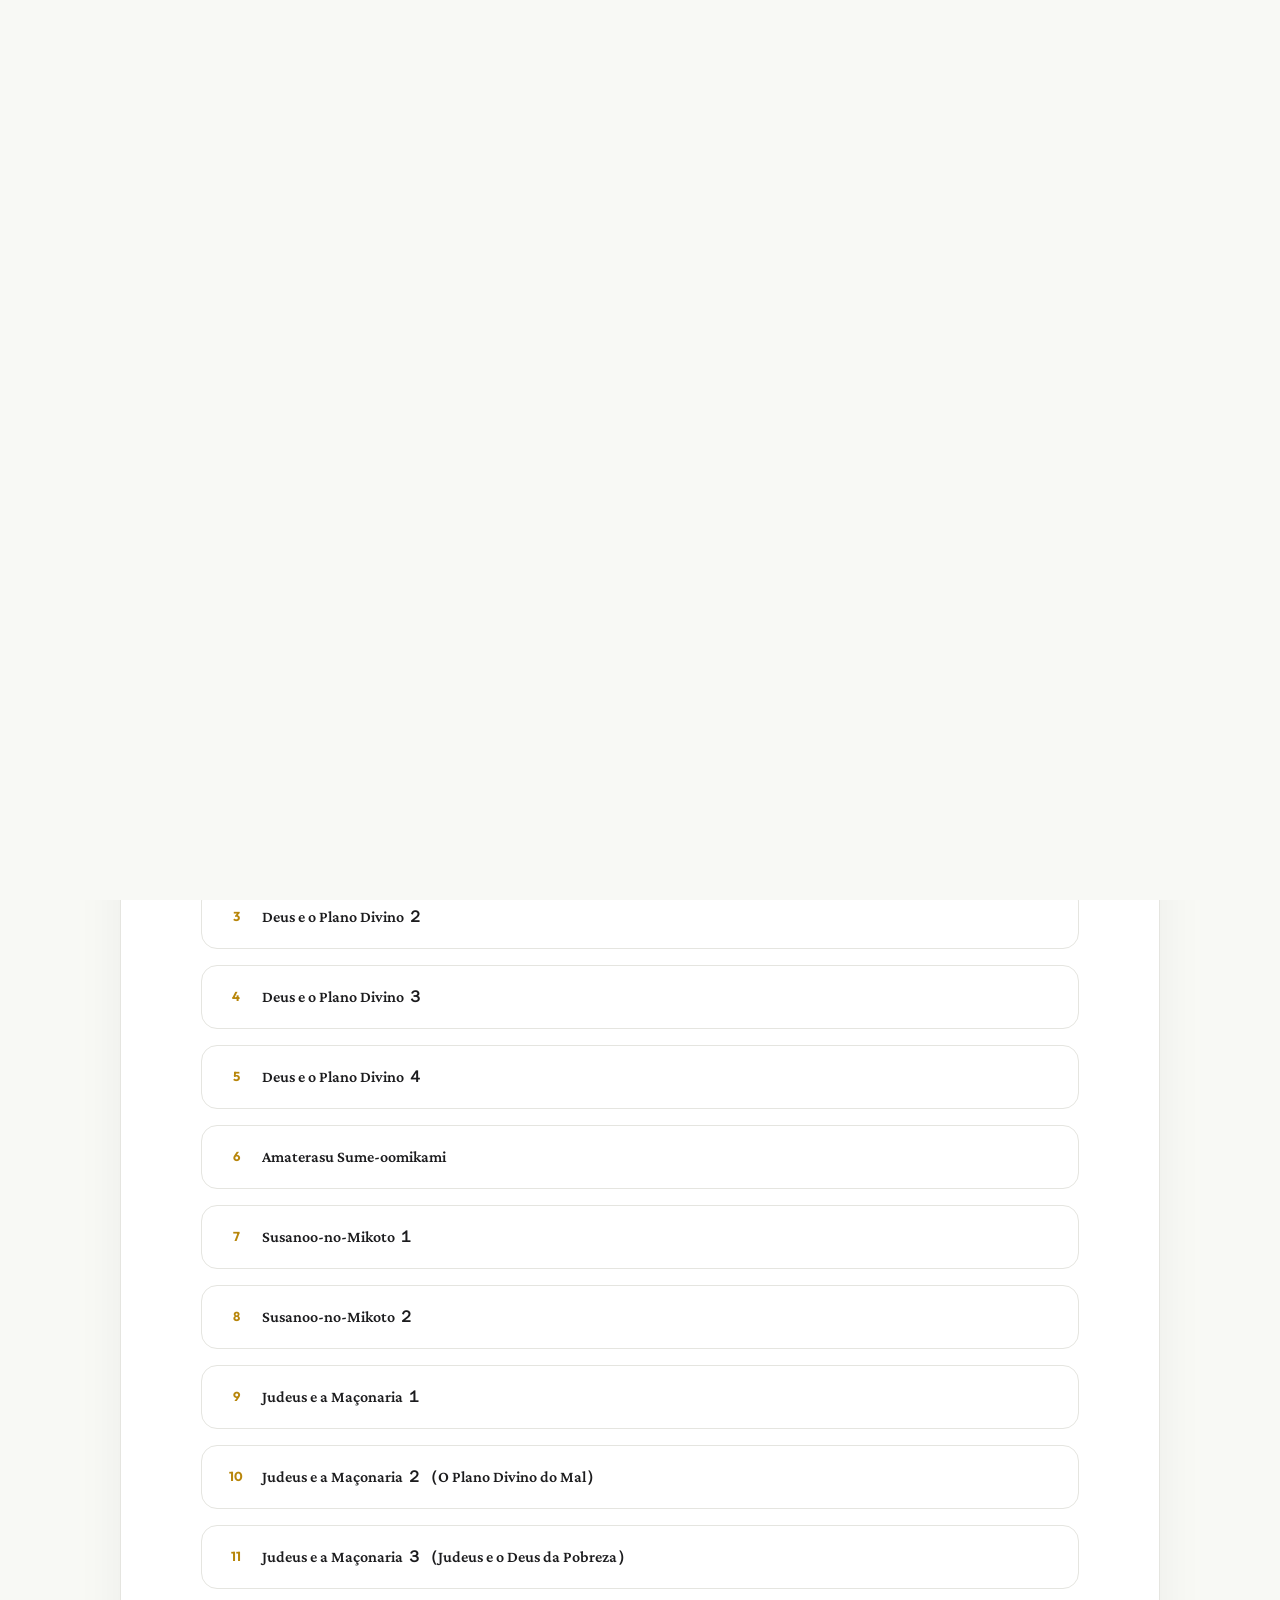
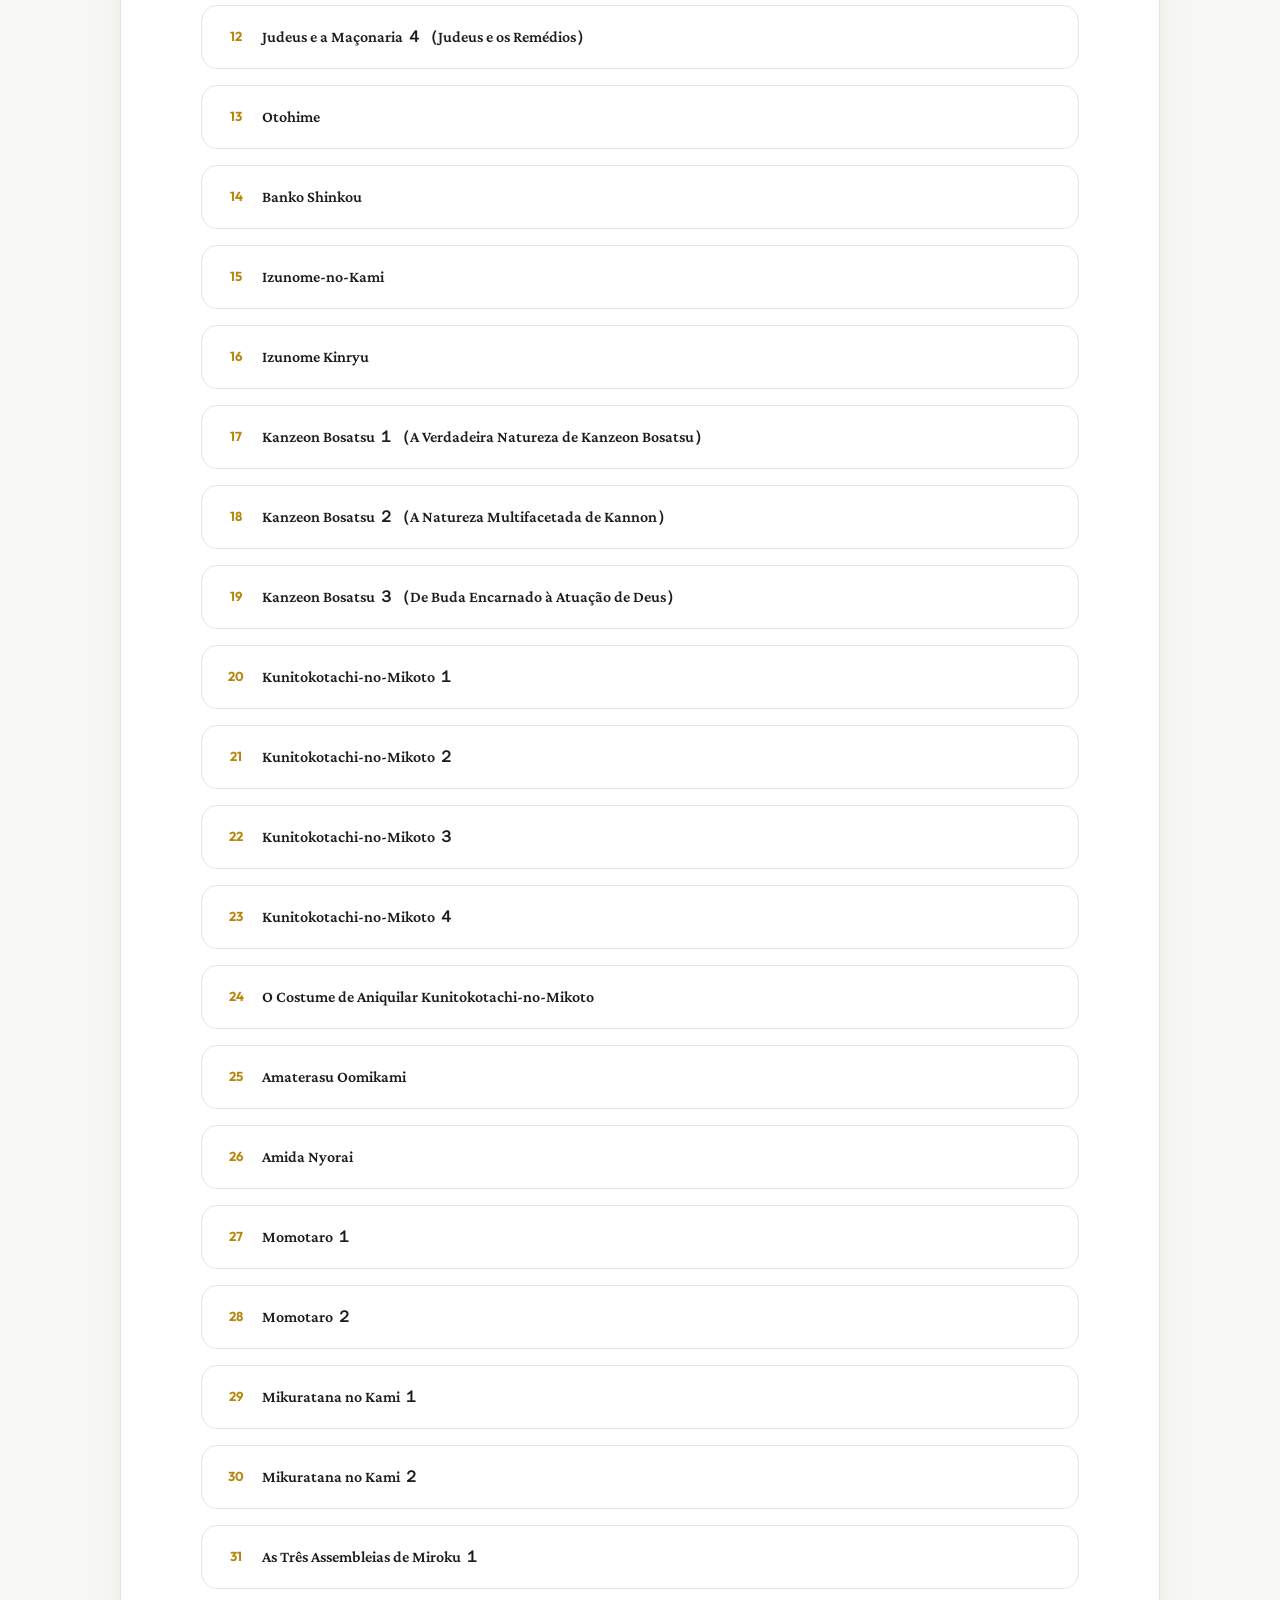
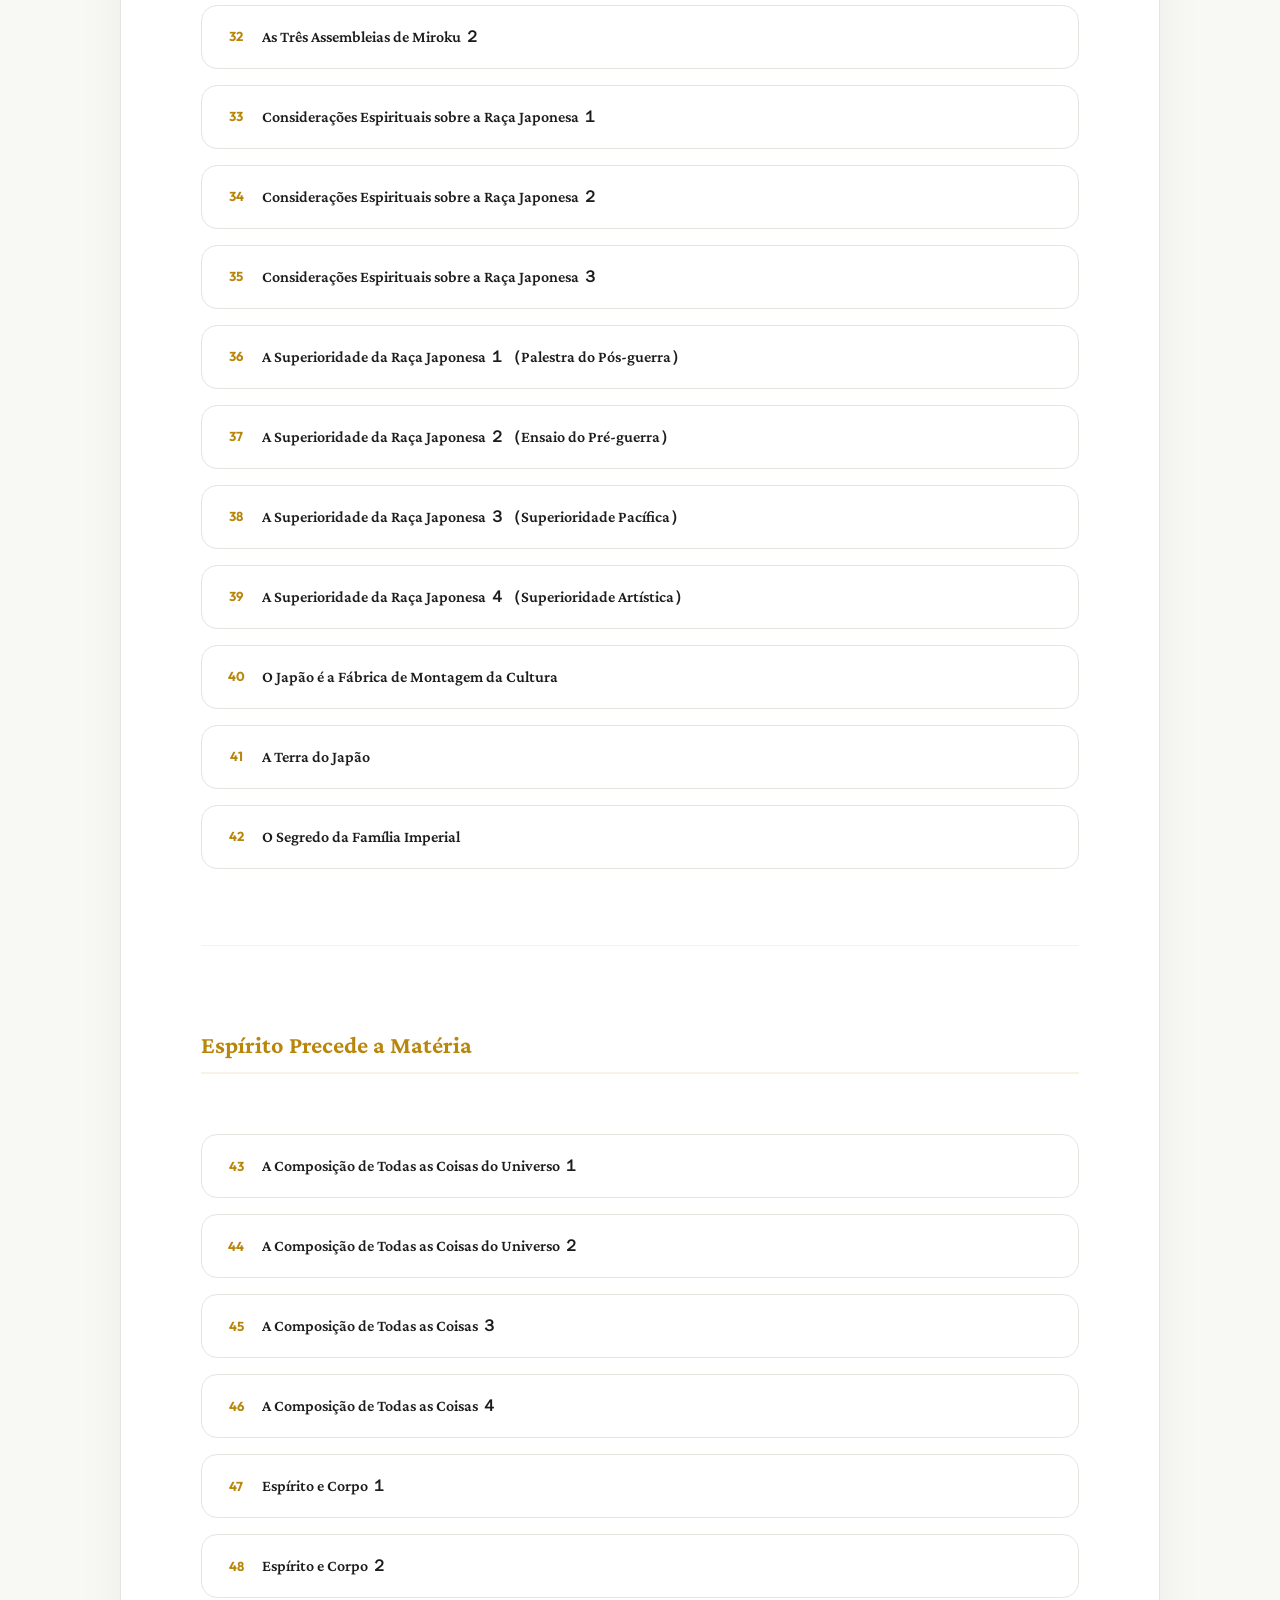
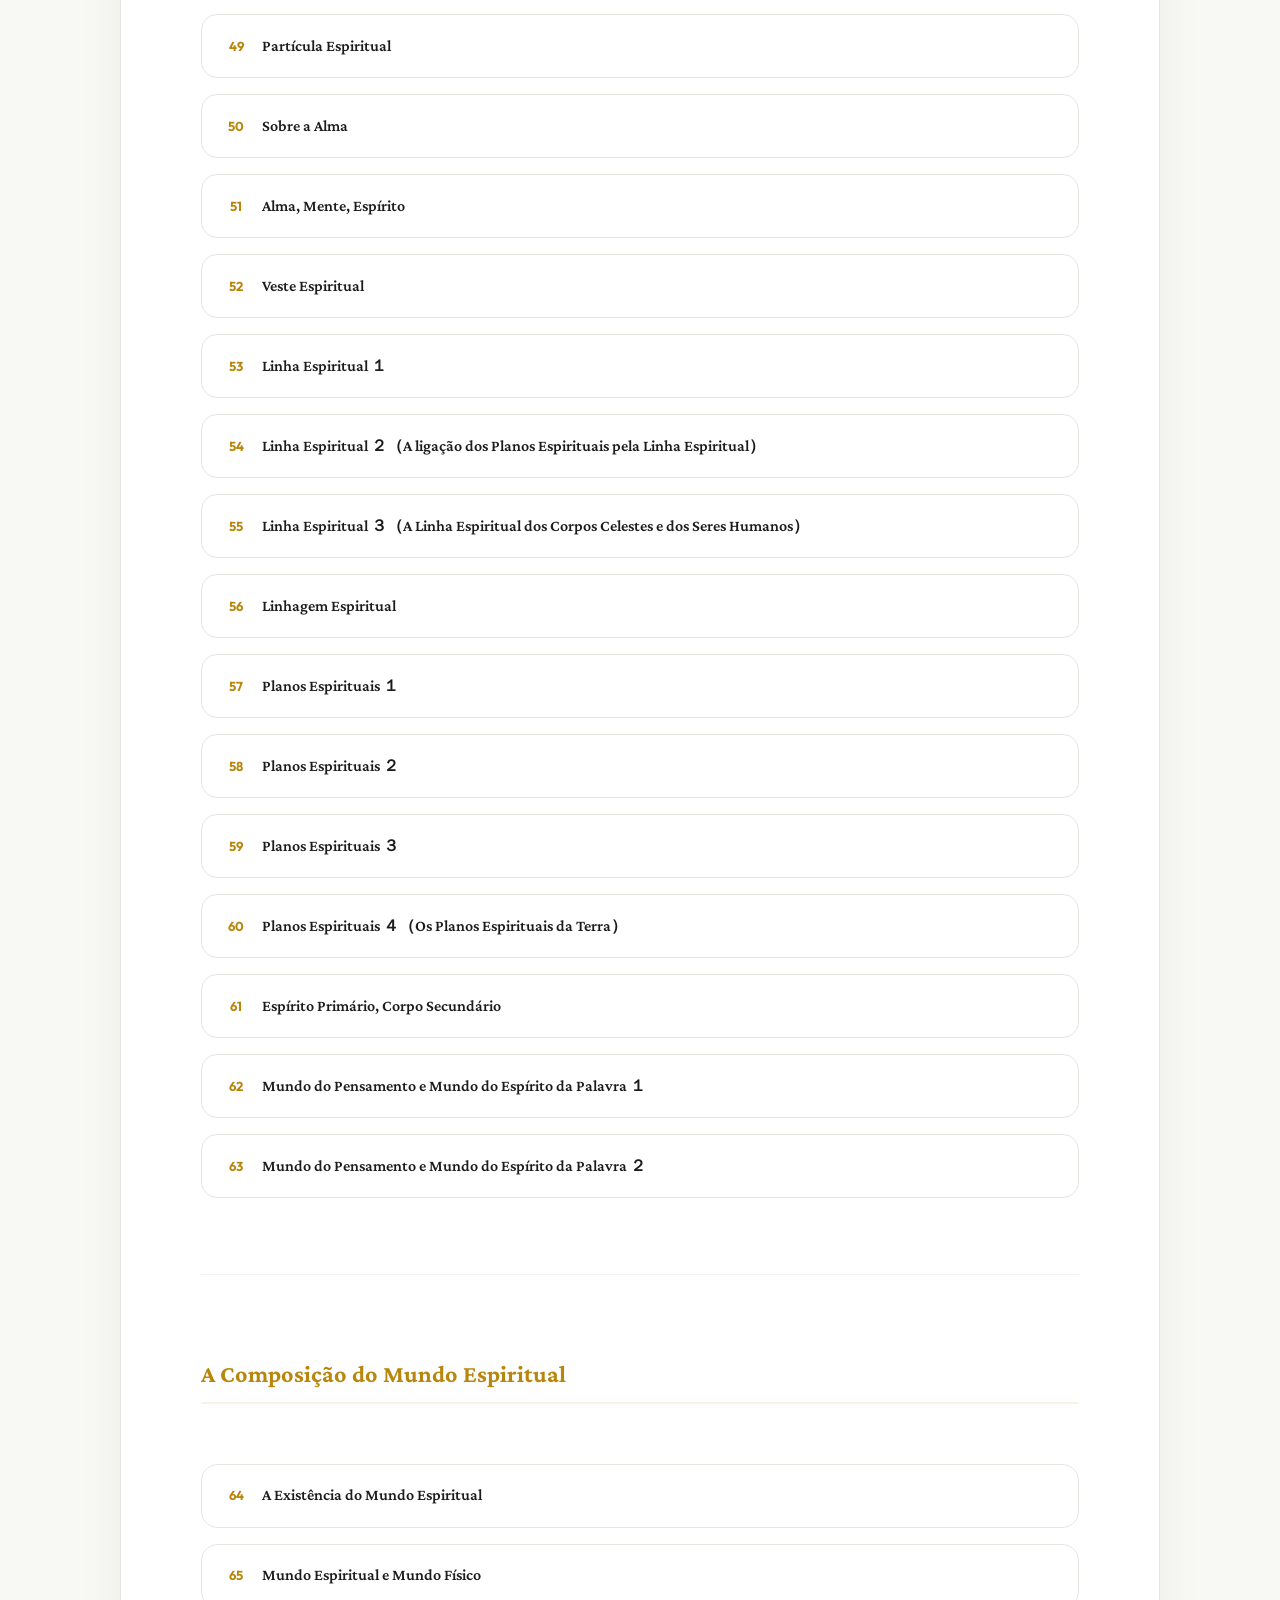
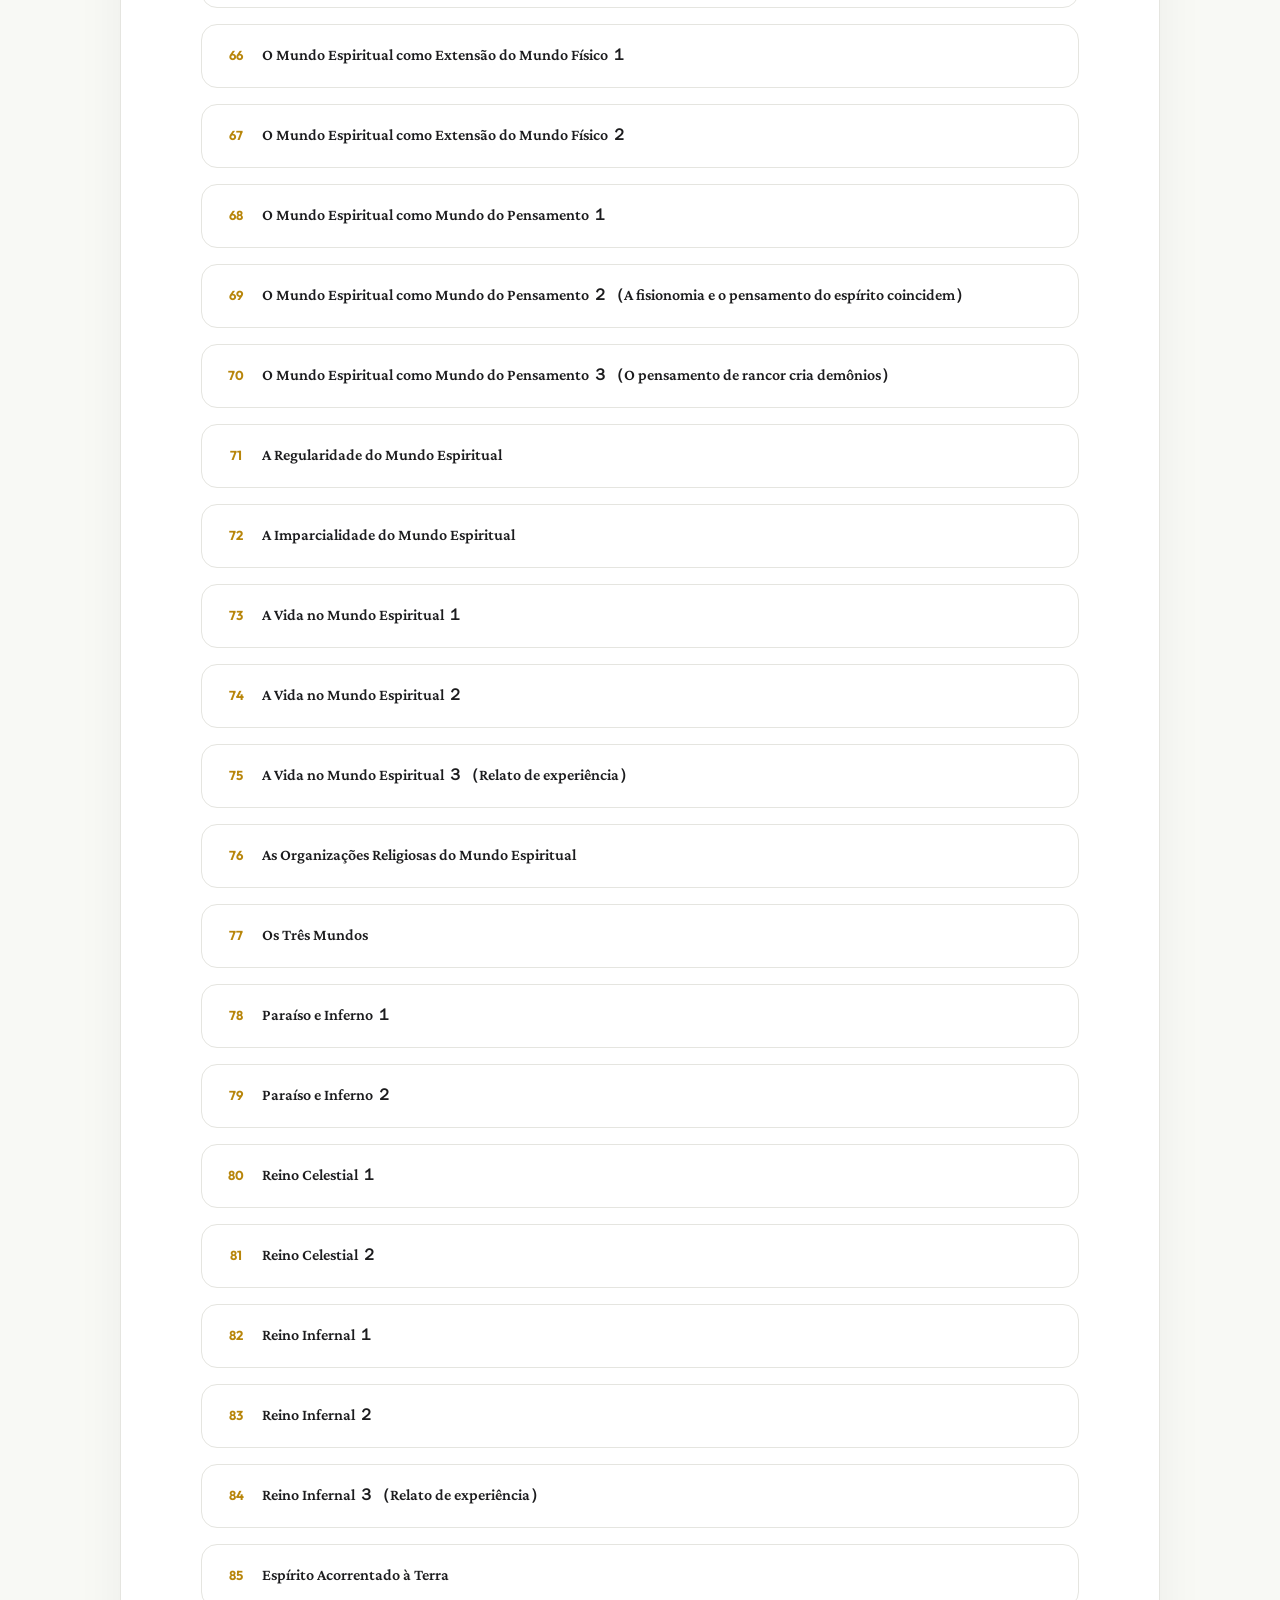
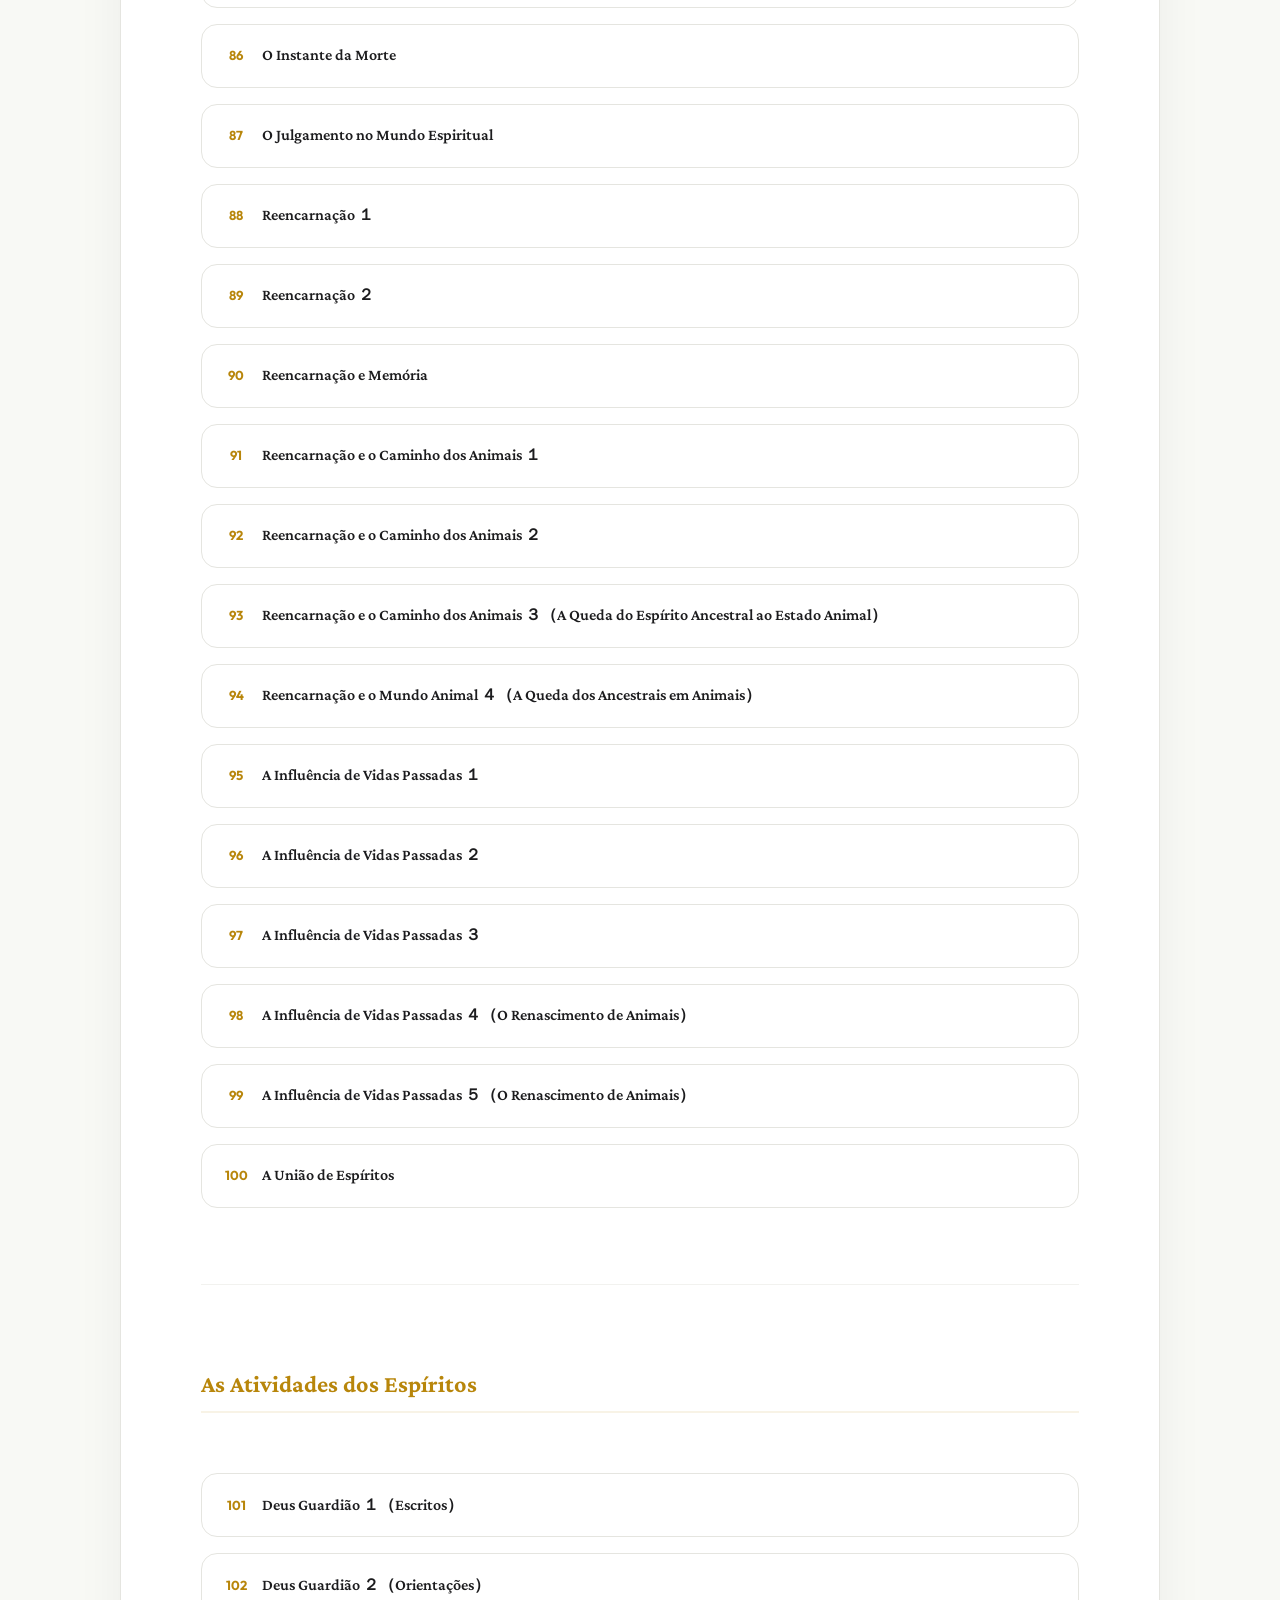
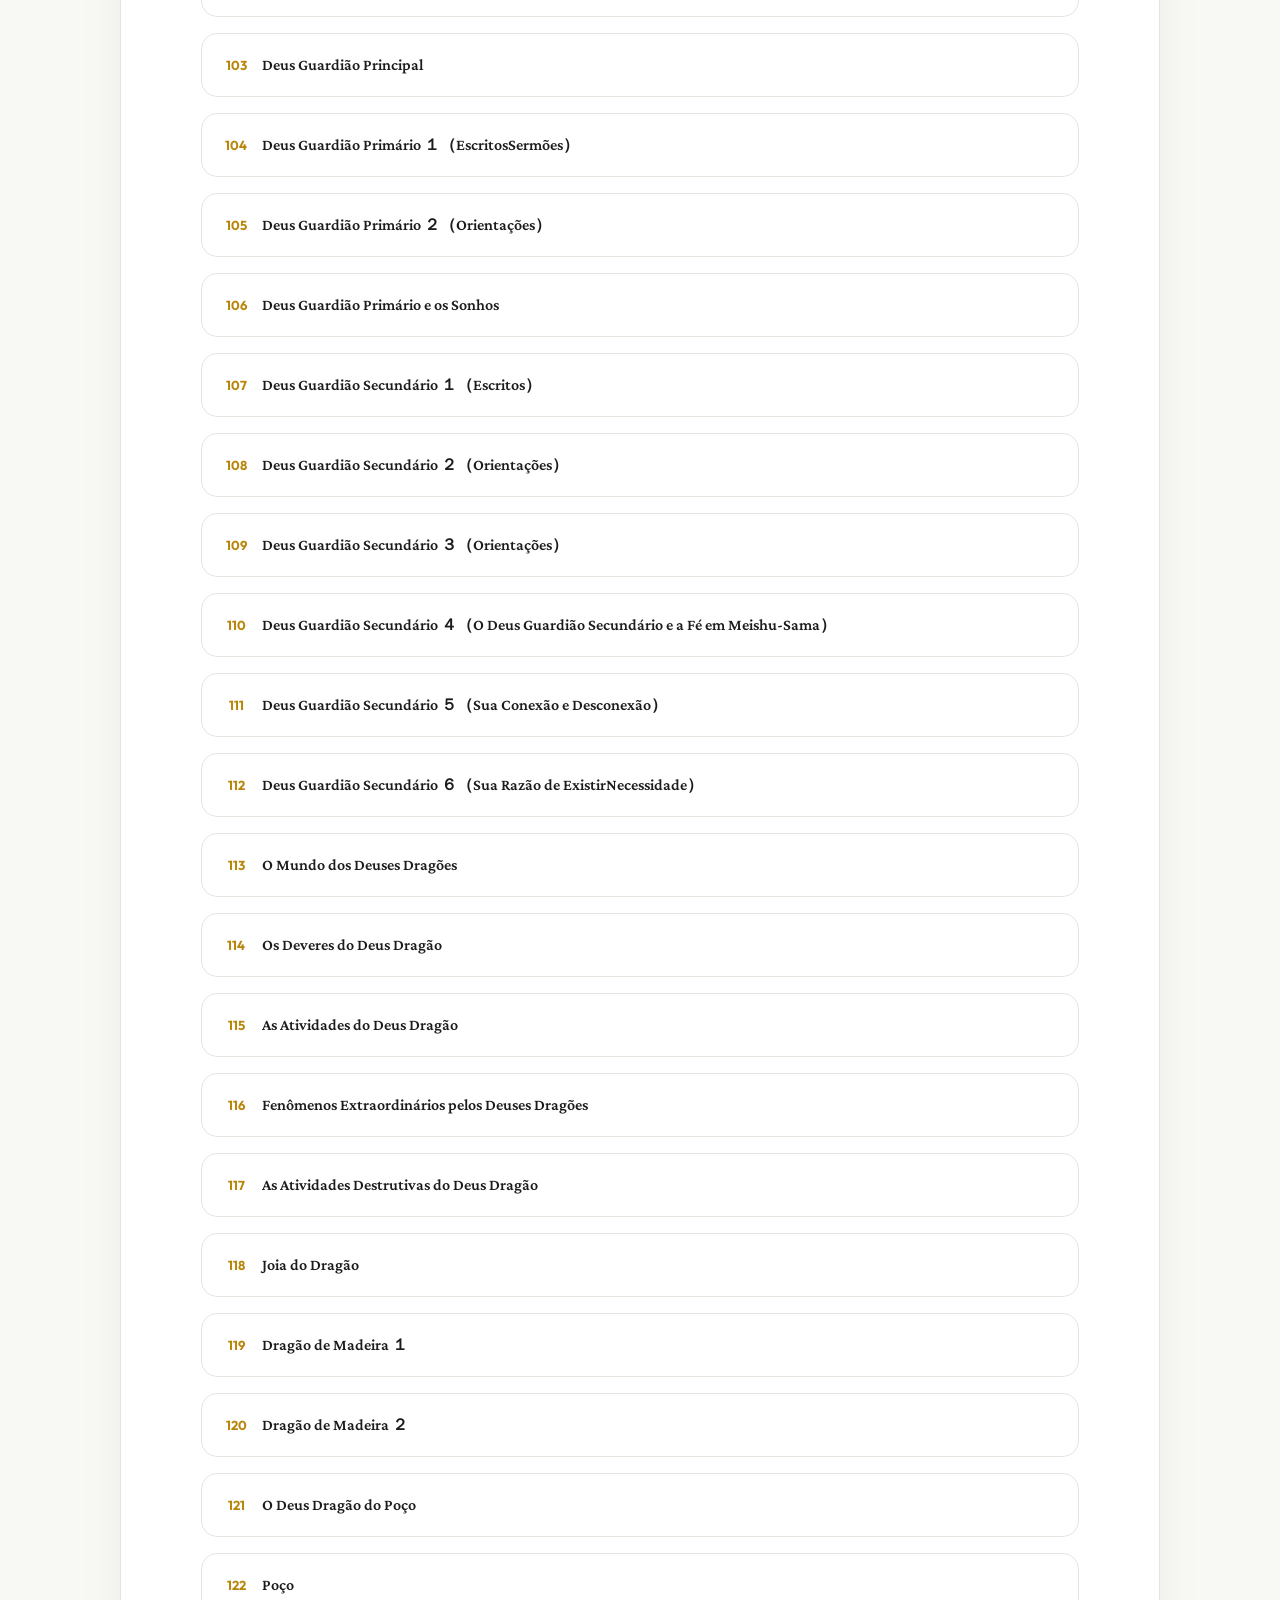
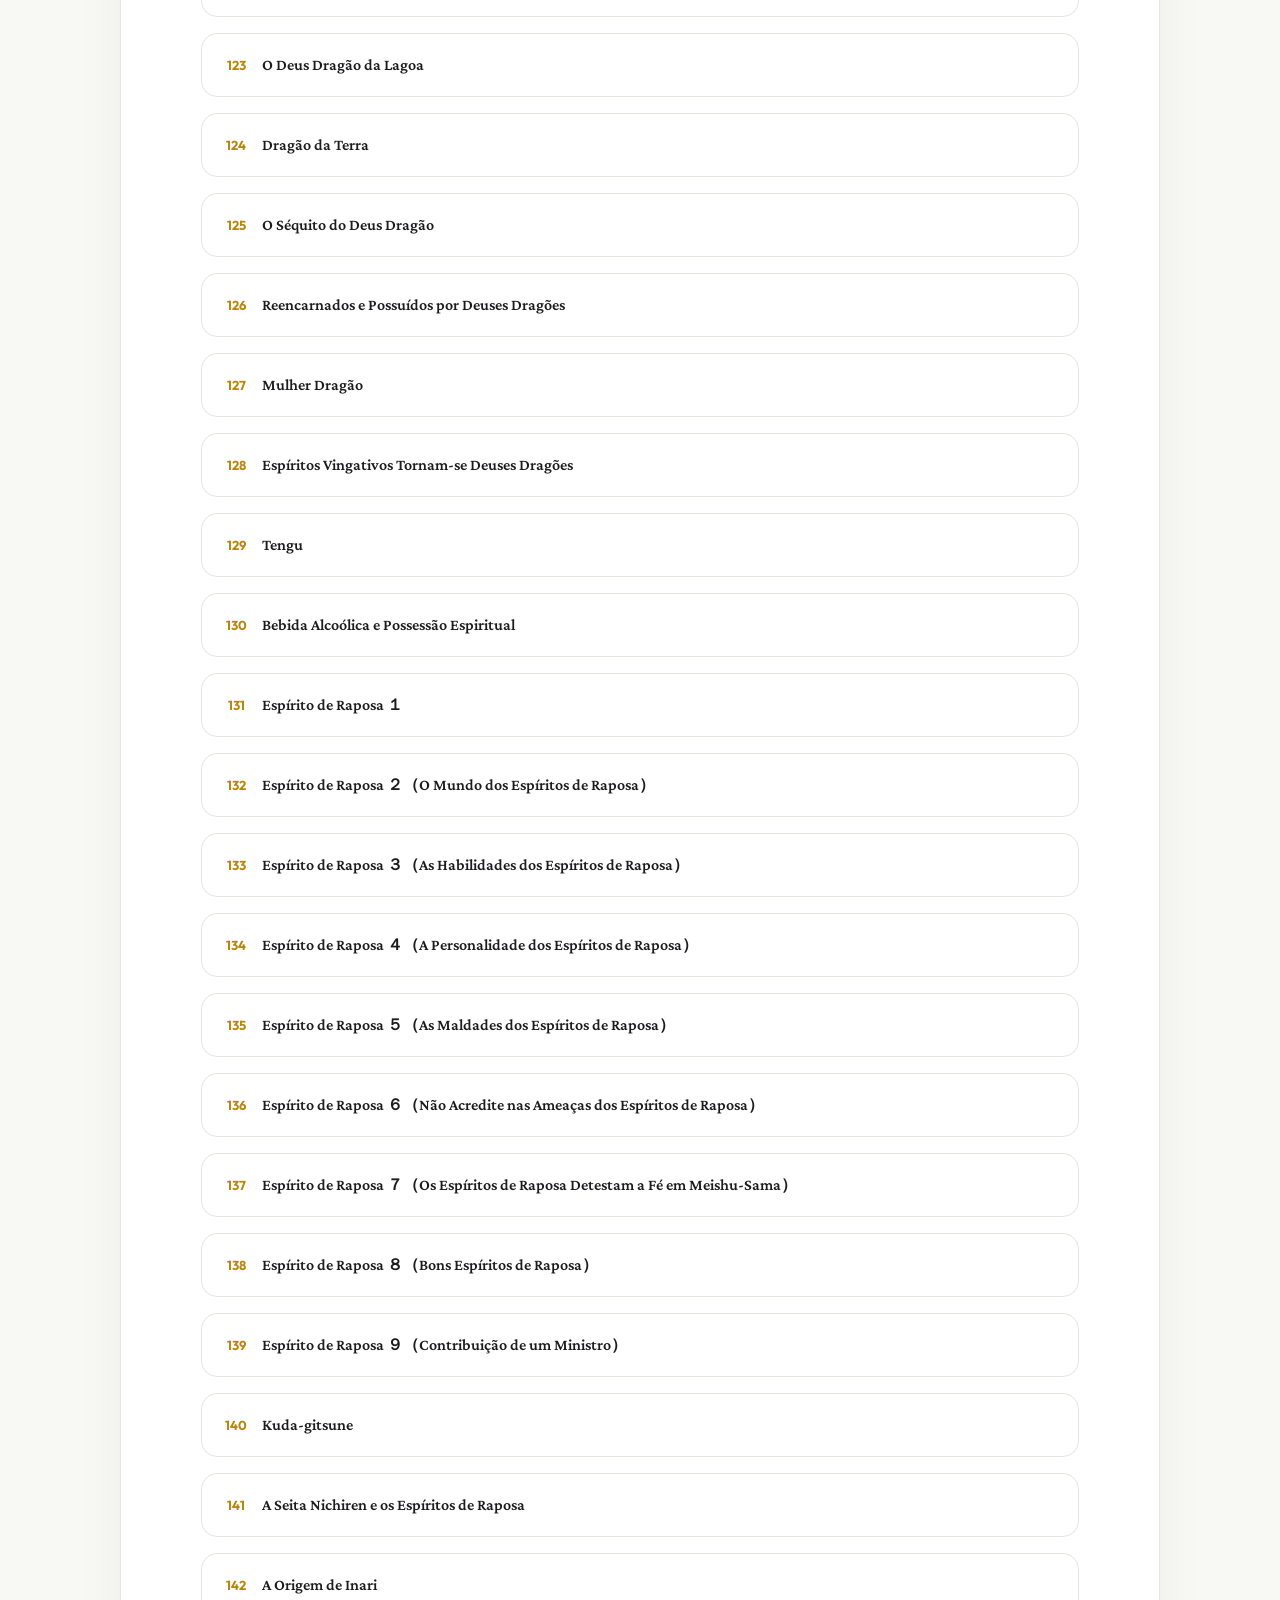
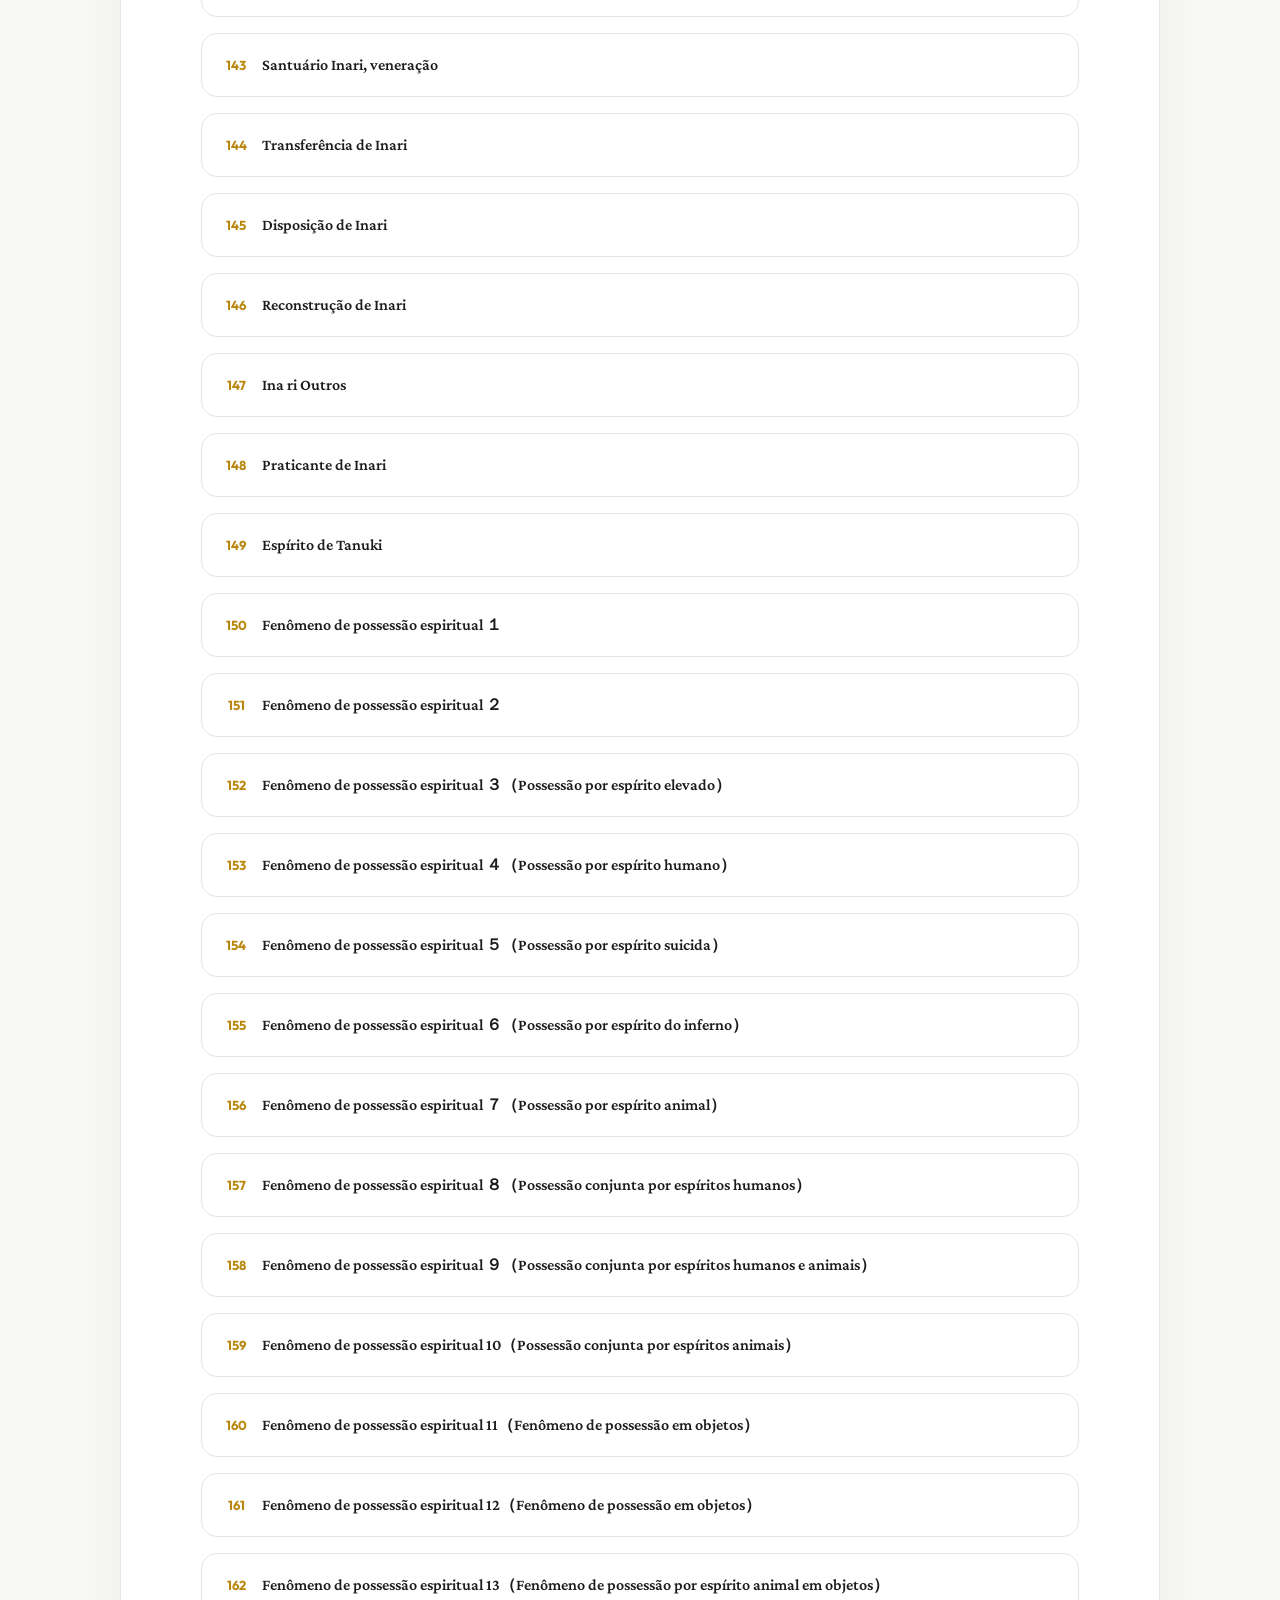
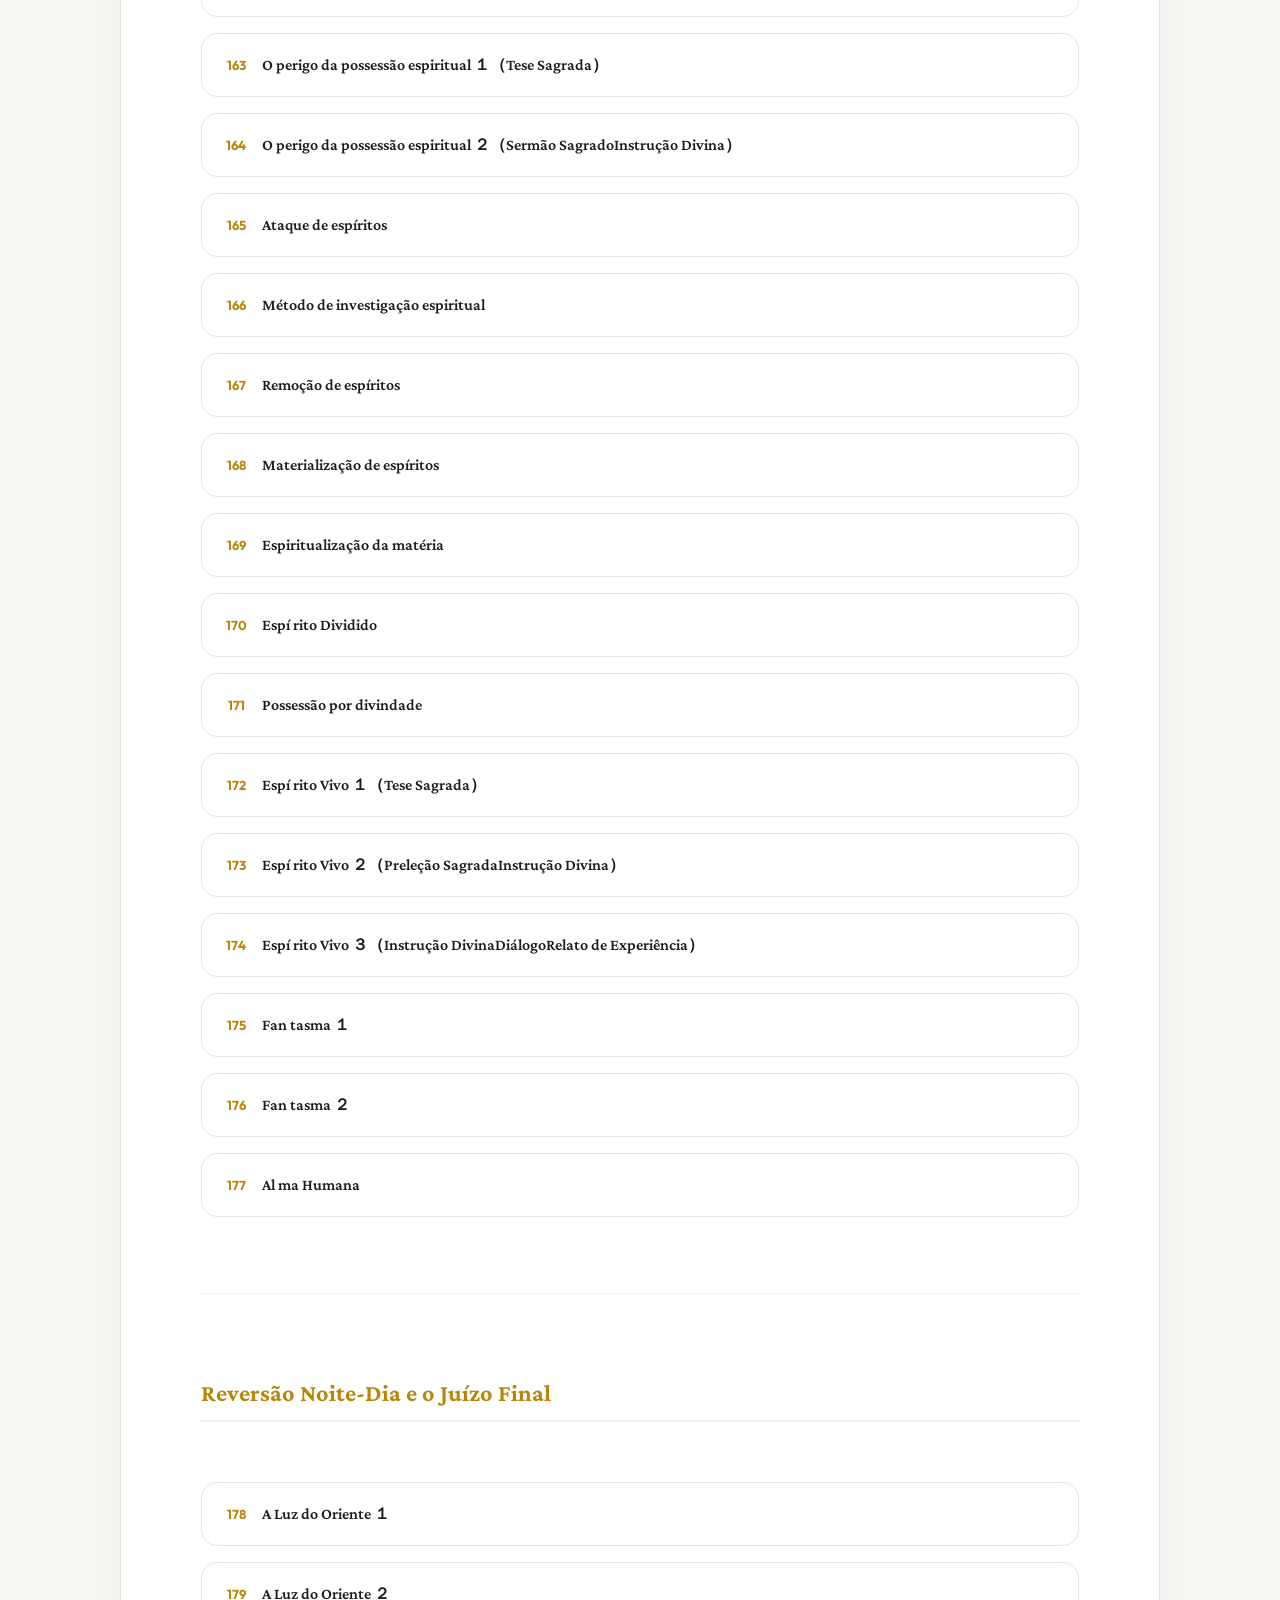
==== mioshiec1/index.html @ ac888512 "feat: implement structural navigation and index pages for teaching volumes 1 through 4" ====
<!DOCTYPE html>
<html lang="pt-BR">

<head>
    <script src="../js/init-theme.js"></script>
    <meta charset="UTF-8">
    <title>Ensinamentos - Caminho da Felicidade</title>
    <meta name="viewport" content="width=device-width, initial-scale=1.0">
    <link rel="preconnect" href="https://fonts.googleapis.com">
    <link rel="preconnect" href="https://fonts.gstatic.com" crossorigin>
    <link rel="stylesheet"
        href="https://fonts.googleapis.com/css2?family=Outfit:wght@300;400;500;600&family=Crimson+Pro:ital,wght@0,400;0,600;0,700;1,400;1,600&display=swap">
    <link rel="stylesheet" href="../css/styles.min.css?v=17">
    <link rel="icon" href="../favicon.svg" type="image/svg+xml">

    <!-- SEO -->
    <meta name="description"
        content="Volume 1: Mundo Espiritual, Espírito Precede a Matéria, Transição da Noite para o Dia e Culto aos Antepassados — ensinamentos de Meishu-Sama.">
    <meta property="og:title" content="Volume 1 | Caminho da Felicidade">
    <meta property="og:description"
        content="Ensinamentos de Meishu-Sama sobre o Mundo Espiritual, Espírito Precede a Matéria, Transição da Noite para o Dia e Culto aos Antepassados.">
    <meta property="og:type" content="website">
    <meta property="og:image" content="../icon-512.png">
    <meta name="twitter:card" content="summary">
    <script src="../js/toggle.js?v=24" defer></script>
    <script src="../js/nav.js?v=1" defer></script>
    <script src="../js/theme.js?v=1" defer></script>
    <script src="../js/language.js?v=1" defer></script>
    <script src="../js/typography.js?v=1" defer></script>
    <script src="../js/search.js?v=6" defer></script>
    <script src="../js/collapsible-sections.js?v=1" defer></script>
    <script>
        // Reader handles its own initialization that differs from Home/Index
        if (!window.location.href.includes('reader.html')) {
            document.addEventListener('DOMContentLoaded', () => {
                const savedLang = localStorage.getItem('site_lang') || 'pt';
                if (typeof setLanguage === 'function') setLanguage(savedLang);
            });
        }
    </script>

</head>

<body>
    <a href="#main-content" class="skip-link">Pular para o conteúdo</a>
    <div id="page-gate"
        style="position:fixed;top:0;left:0;right:0;bottom:0;width:100%;height:100%;z-index:4999;background:#f5f3ee;background:var(--bg-color,#f5f3ee)">
    </div>
    <header class="header">
        <a href="../index.html" class="header__logo">
            <div class="logo-circle">
                <div class="logo-dot"></div>
            </div>
            Caminho da Felicidade
        </a>
        <div class="header__nav">
            <a href="../index.html" style="font-weight:600; opacity:0.7;"><span>⌂ Início</span></a>
            <a href="index.html" style="font-weight:600; opacity:0.7;" data-tooltip="Mundo Espiritual・Espírito Precede a Matéria・Transição da Noite para o Dia・Culto aos Antepassados"><span>Vol 1</span></a>
            <a href="../mioshiec2/index.html" data-tooltip="Método Divino de Saúde・Agricultura Natural"><span>Vol 2</span></a>
            <a href="../mioshiec3/index.html" data-tooltip="A Verdadeira Fé"><span>Vol 3</span></a>
            <a href="../mioshiec4/index.html" data-tooltip="Ensinamentos Complementares"><span>Vol 4</span></a>
            <select class="btn-zen" onchange="location.hash=this.value" style="max-width:140px">
                <option value="" data-pt="Categorias" data-ja="カテゴリー">Categorias</option>
                <option value="#section-0" data-pt="Prefácio" data-ja="序 文">Prefácio</option>
                <option value="#section-1" data-pt="Deus e o Plano Divino" data-ja="神と経綸">Deus e o Plano Divino</option>
                <option value="#section-2" data-pt="Espírito Precede a Matéria" data-ja="霊主体従">Espírito Precede a Matéria</option>
                <option value="#section-3" data-pt="A Composição do Mundo Espiritual" data-ja="霊界の構成">A Composição do Mundo Espiritual</option>
                <option value="#section-4" data-pt="As Atividades dos Espíritos" data-ja="諸霊の活動">As Atividades dos Espíritos</option>
                <option value="#section-5" data-pt="Reversão Noite-Dia e o Juízo Final" data-ja="夜昼転換と最後の審判">Reversão Noite-Dia e o Juízo Final</option>
                <option value="#section-6" data-pt="A Divindade" data-ja="御神格">A Divindade</option>
                <option value="#section-7" data-pt="Deuses Verdadeiros e Deuses Malignos" data-ja="正神と邪神">Deuses Verdadeiros e Deuses Malignos</option>
                <option value="#section-8" data-pt="Culto aos Antepassados" data-ja="祖霊祭祀">Culto aos Antepassados</option>
            </select>
        </div>
        <div class="controls">
            <button class="btn-zen" onclick="openHistory()" title="Histórico de Navegação">🕒</button>
            <button class="btn-zen" onclick="openFavorites()" title="Salvos">⭐</button>
            <button class="btn-zen" id="searchBtnHeader" onclick="openSearch()" title="Buscar (Ctrl+K)">🔍</button>
            <script>if (localStorage.getItem('mioshie_auth') === 'limited') { var btn = document.getElementById('searchBtnHeader'); if (btn) btn.style.display = 'none'; }</script>
            <button class="btn-zen" id="lang-toggle" onclick="toggleLanguage()" title="Mudar idioma">日本語</button>
            <button class="btn-zen" onclick="toggleTheme()" title="Themes & Settings">☯</button>
        </div>
    </header>
    <main class="main" id="main-content">
        <div class="content-wrapper">
            <div class="glass-pane">

                <div class="index-header" style="text-align:center; margin-bottom: 64px;">
                    <span class="section-label"
                        style="color: var(--accent); font-weight: 600; letter-spacing: 2px;">VOLUME 1</span>
                    <h1 class="index-title" style="margin-top: 16px; line-height: 1.4;">
                        <span class="lang-pt">Mundo Espiritual</span>
                        <span class="lang-ja" style="display:none">霊界編</span>
                    </h1>
                </div>
                <div class="topic-list">
                    <div style="height: 12px;"></div>
                    <h2 id="section-0" class="section-header">
                        <span class="lang-pt">Prefácio</span>
                        <span class="lang-ja" style="display:none">序 文</span>
                    </h2>
                    <div style="height: 12px;"></div>
                    <a href="../reader.html?vol=mioshiec1&file=zyobun.html" class="topic-card">
                        <div class="topic-card__icon">1</div>
                        <div class="topic-card__title">
                            <span class="lang-pt">O Objetivo da Fundação da Igreja por Meishu-Sama</span>
                            <span class="lang-ja" style="display:none">明主様御立教の御目的</span>
                        </div>
                    </a>
                    <div style="height: 12px;"></div>
                    <hr style="border:none; border-top:1px solid var(--border); margin: 32px 0; opacity: 0.5;">
                    <h2 id="section-1" class="section-header">
                        <span class="lang-pt">Deus e o Plano Divino</span>
                        <span class="lang-ja" style="display:none">神と経綸</span>
                    </h2>
                    <div style="height: 12px;"></div>
                    <a href="../reader.html?vol=mioshiec1&file=keirin1.html" class="topic-card">
                        <div class="topic-card__icon">2</div>
                        <div class="topic-card__title">
                            <span class="lang-pt">Deus e o Plano Divino １</span>
                            <span class="lang-ja" style="display:none">神と経綸 1</span>
                        </div>
                    </a>
                    <a href="../reader.html?vol=mioshiec1&file=keirin2.html" class="topic-card">
                        <div class="topic-card__icon">3</div>
                        <div class="topic-card__title">
                            <span class="lang-pt">Deus e o Plano Divino ２</span>
                            <span class="lang-ja" style="display:none">神と経綸 2</span>
                        </div>
                    </a>
                    <a href="../reader.html?vol=mioshiec1&file=keirin3.html" class="topic-card">
                        <div class="topic-card__icon">4</div>
                        <div class="topic-card__title">
                            <span class="lang-pt">Deus e o Plano Divino ３</span>
                            <span class="lang-ja" style="display:none">神と経綸 3</span>
                        </div>
                    </a>
                    <a href="../reader.html?vol=mioshiec1&file=keirin4.html" class="topic-card">
                        <div class="topic-card__icon">5</div>
                        <div class="topic-card__title">
                            <span class="lang-pt">Deus e o Plano Divino ４</span>
                            <span class="lang-ja" style="display:none">神と経綸 4</span>
                        </div>
                    </a>
                    <a href="../reader.html?vol=mioshiec1&file=amaSUME.html" class="topic-card">
                        <div class="topic-card__icon">6</div>
                        <div class="topic-card__title">
                            <span class="lang-pt">Amaterasu Sume-oomikami</span>
                            <span class="lang-ja" style="display:none">天照皇大御神</span>
                        </div>
                    </a>
                    <a href="../reader.html?vol=mioshiec1&file=susa1.html" class="topic-card">
                        <div class="topic-card__icon">7</div>
                        <div class="topic-card__title">
                            <span class="lang-pt">Susanoo-no-Mikoto １</span>
                            <span class="lang-ja" style="display:none">素盞鳴尊 1</span>
                        </div>
                    </a>
                    <a href="../reader.html?vol=mioshiec1&file=susa2.html" class="topic-card">
                        <div class="topic-card__icon">8</div>
                        <div class="topic-card__title">
                            <span class="lang-pt">Susanoo-no-Mikoto ２</span>
                            <span class="lang-ja" style="display:none">素盞鳴尊 2</span>
                        </div>
                    </a>
                    <a href="../reader.html?vol=mioshiec1&file=yudaya1.html" class="topic-card">
                        <div class="topic-card__icon">9</div>
                        <div class="topic-card__title">
                            <span class="lang-pt">Judeus e a Maçonaria １</span>
                            <span class="lang-ja" style="display:none">ユダヤとフリーメーソン 1</span>
                        </div>
                    </a>
                    <a href="../reader.html?vol=mioshiec1&file=yudaya2.html" class="topic-card">
                        <div class="topic-card__icon">10</div>
                        <div class="topic-card__title">
                            <span class="lang-pt">Judeus e a Maçonaria ２（O Plano Divino do Mal）</span>
                            <span class="lang-ja" style="display:none">ユダヤとフリーメーソン 2（悪の経綸）</span>
                        </div>
                    </a>
                    <a href="../reader.html?vol=mioshiec1&file=yudaya3.html" class="topic-card">
                        <div class="topic-card__icon">11</div>
                        <div class="topic-card__title">
                            <span class="lang-pt">Judeus e a Maçonaria ３（Judeus e o Deus da Pobreza）</span>
                            <span class="lang-ja" style="display:none">ユダヤとフリーメーソン 3（ユダヤと貧乏神）</span>
                        </div>
                    </a>
                    <a href="../reader.html?vol=mioshiec1&file=yudaya4.html" class="topic-card">
                        <div class="topic-card__icon">12</div>
                        <div class="topic-card__title">
                            <span class="lang-pt">Judeus e a Maçonaria ４（Judeus e os Remédios）</span>
                            <span class="lang-ja" style="display:none">ユダヤとフリーメーソン 4（ユダヤと薬）</span>
                        </div>
                    </a>
                    <a href="../reader.html?vol=mioshiec1&file=otohime.html" class="topic-card">
                        <div class="topic-card__icon">13</div>
                        <div class="topic-card__title">
                            <span class="lang-pt">Otohime</span>
                            <span class="lang-ja" style="display:none">乙 姫</span>
                        </div>
                    </a>
                    <a href="../reader.html?vol=mioshiec1&file=banko.html" class="topic-card">
                        <div class="topic-card__icon">14</div>
                        <div class="topic-card__title">
                            <span class="lang-pt">Banko Shinkou</span>
                            <span class="lang-ja" style="display:none">盤古神皇</span>
                        </div>
                    </a>
                    <a href="../reader.html?vol=mioshiec1&file=izunomeKAMI.html" class="topic-card">
                        <div class="topic-card__icon">15</div>
                        <div class="topic-card__title">
                            <span class="lang-pt">Izunome-no-Kami</span>
                            <span class="lang-ja" style="display:none">伊都能売神</span>
                        </div>
                    </a>
                    <a href="../reader.html?vol=mioshiec1&file=izunomeKINRYUU.html" class="topic-card">
                        <div class="topic-card__icon">16</div>
                        <div class="topic-card__title">
                            <span class="lang-pt">Izunome Kinryu</span>
                            <span class="lang-ja" style="display:none">伊都能売金龍</span>
                        </div>
                    </a>
                    <a href="../reader.html?vol=mioshiec1&file=kanzeon1.html" class="topic-card">
                        <div class="topic-card__icon">17</div>
                        <div class="topic-card__title">
                            <span class="lang-pt">Kanzeon Bosatsu １（A Verdadeira Natureza de Kanzeon Bosatsu）</span>
                            <span class="lang-ja" style="display:none">観世音菩薩 1（観世音菩薩の御本体）</span>
                        </div>
                    </a>
                    <a href="../reader.html?vol=mioshiec1&file=kanzeon2.html" class="topic-card">
                        <div class="topic-card__icon">18</div>
                        <div class="topic-card__title">
                            <span class="lang-pt">Kanzeon Bosatsu ２（A Natureza Multifacetada de Kannon）</span>
                            <span class="lang-ja" style="display:none">観世音菩薩 2（観音の千変万化的性格）</span>
                        </div>
                    </a>
                    <a href="../reader.html?vol=mioshiec1&file=kanzeon3.html" class="topic-card">
                        <div class="topic-card__icon">19</div>
                        <div class="topic-card__title">
                            <span class="lang-pt">Kanzeon Bosatsu ３（De Buda Encarnado à Atuação de Deus）</span>
                            <span class="lang-ja" style="display:none">観世音菩薩 3（化身仏から神の御働きへ）</span>
                        </div>
                    </a>
                    <a href="../reader.html?vol=mioshiec1&file=kuni1.html" class="topic-card">
                        <div class="topic-card__icon">20</div>
                        <div class="topic-card__title">
                            <span class="lang-pt">Kunitokotachi-no-Mikoto １</span>
                            <span class="lang-ja" style="display:none">国常立尊 1</span>
                        </div>
                    </a>
                    <a href="../reader.html?vol=mioshiec1&file=kuni2.html" class="topic-card">
                        <div class="topic-card__icon">21</div>
                        <div class="topic-card__title">
                            <span class="lang-pt">Kunitokotachi-no-Mikoto ２</span>
                            <span class="lang-ja" style="display:none">国常立尊 2</span>
                        </div>
                    </a>
                    <a href="../reader.html?vol=mioshiec1&file=kuni3.html" class="topic-card">
                        <div class="topic-card__icon">22</div>
                        <div class="topic-card__title">
                            <span class="lang-pt">Kunitokotachi-no-Mikoto ３</span>
                            <span class="lang-ja" style="display:none">国常立尊 3</span>
                        </div>
                    </a>
                    <a href="../reader.html?vol=mioshiec1&file=kuni4.html" class="topic-card">
                        <div class="topic-card__icon">23</div>
                        <div class="topic-card__title">
                            <span class="lang-pt">Kunitokotachi-no-Mikoto ４</span>
                            <span class="lang-ja" style="display:none">国常立尊 4</span>
                        </div>
                    </a>
                    <a href="../reader.html?vol=mioshiec1&file=kuniIN.html" class="topic-card">
                        <div class="topic-card__icon">24</div>
                        <div class="topic-card__title">
                            <span class="lang-pt">O Costume de Aniquilar Kunitokotachi-no-Mikoto</span>
                            <span class="lang-ja" style="display:none">国常立尊抹殺の因習</span>
                        </div>
                    </a>
                    <a href="../reader.html?vol=mioshiec1&file=amaOOMIKAMI.html" class="topic-card">
                        <div class="topic-card__icon">25</div>
                        <div class="topic-card__title">
                            <span class="lang-pt">Amaterasu Oomikami</span>
                            <span class="lang-ja" style="display:none">天照大御神</span>
                        </div>
                    </a>
                    <a href="../reader.html?vol=mioshiec1&file=amida.html" class="topic-card">
                        <div class="topic-card__icon">26</div>
                        <div class="topic-card__title">
                            <span class="lang-pt">Amida Nyorai</span>
                            <span class="lang-ja" style="display:none">阿弥陀如来</span>
                        </div>
                    </a>
                    <a href="../reader.html?vol=mioshiec1&file=momotarou1.html" class="topic-card">
                        <div class="topic-card__icon">27</div>
                        <div class="topic-card__title">
                            <span class="lang-pt">Momotaro １</span>
                            <span class="lang-ja" style="display:none">桃太郎 1</span>
                        </div>
                    </a>
                    <a href="../reader.html?vol=mioshiec1&file=momotarou2.html" class="topic-card">
                        <div class="topic-card__icon">28</div>
                        <div class="topic-card__title">
                            <span class="lang-pt">Momotaro ２</span>
                            <span class="lang-ja" style="display:none">桃太郎 2</span>
                        </div>
                    </a>
                    <a href="../reader.html?vol=mioshiec1&file=mikuratana1.html" class="topic-card">
                        <div class="topic-card__icon">29</div>
                        <div class="topic-card__title">
                            <span class="lang-pt">Mikuratana no Kami １</span>
                            <span class="lang-ja" style="display:none">ミクラタナの神 1</span>
                        </div>
                    </a>
                    <a href="../reader.html?vol=mioshiec1&file=mikuratana2.html" class="topic-card">
                        <div class="topic-card__icon">30</div>
                        <div class="topic-card__title">
                            <span class="lang-pt">Mikuratana no Kami ２</span>
                            <span class="lang-ja" style="display:none">ミクラタナの神 2</span>
                        </div>
                    </a>
                    <a href="../reader.html?vol=mioshiec1&file=miroku1SAN.html" class="topic-card">
                        <div class="topic-card__icon">31</div>
                        <div class="topic-card__title">
                            <span class="lang-pt">As Três Assembleias de Miroku １</span>
                            <span class="lang-ja" style="display:none">弥勒三会 1</span>
                        </div>
                    </a>
                    <a href="../reader.html?vol=mioshiec1&file=miroku2SAN.html" class="topic-card">
                        <div class="topic-card__icon">32</div>
                        <div class="topic-card__title">
                            <span class="lang-pt">As Três Assembleias de Miroku ２</span>
                            <span class="lang-ja" style="display:none">弥勒三会 2</span>
                        </div>
                    </a>
                    <a href="../reader.html?vol=mioshiec1&file=nihon1REI.html" class="topic-card">
                        <div class="topic-card__icon">33</div>
                        <div class="topic-card__title">
                            <span class="lang-pt">Considerações Espirituais sobre a Raça Japonesa １</span>
                            <span class="lang-ja" style="display:none">日本人種の霊的考察 1</span>
                        </div>
                    </a>
                    <a href="../reader.html?vol=mioshiec1&file=nihon2REI.html" class="topic-card">
                        <div class="topic-card__icon">34</div>
                        <div class="topic-card__title">
                            <span class="lang-pt">Considerações Espirituais sobre a Raça Japonesa ２</span>
                            <span class="lang-ja" style="display:none">日本人種の霊的考察 2</span>
                        </div>
                    </a>
                    <a href="../reader.html?vol=mioshiec1&file=nihon3REI.html" class="topic-card">
                        <div class="topic-card__icon">35</div>
                        <div class="topic-card__title">
                            <span class="lang-pt">Considerações Espirituais sobre a Raça Japonesa ３</span>
                            <span class="lang-ja" style="display:none">日本人種の霊的考察 3</span>
                        </div>
                    </a>
                    <a href="../reader.html?vol=mioshiec1&file=nihon1YUUSHUU.html" class="topic-card">
                        <div class="topic-card__icon">36</div>
                        <div class="topic-card__title">
                            <span class="lang-pt">A Superioridade da Raça Japonesa １（Palestra do Pós-guerra）</span>
                            <span class="lang-ja" style="display:none">日本人種の優秀性 1（戦後の御講話）</span>
                        </div>
                    </a>
                    <a href="../reader.html?vol=mioshiec1&file=nihon2YUUSHUU.html" class="topic-card">
                        <div class="topic-card__icon">37</div>
                        <div class="topic-card__title">
                            <span class="lang-pt">A Superioridade da Raça Japonesa ２（Ensaio do Pré-guerra）</span>
                            <span class="lang-ja" style="display:none">日本人種の優秀性 2（戦前の御論文）</span>
                        </div>
                    </a>
                    <a href="../reader.html?vol=mioshiec1&file=nihon3YUUSHUU.html" class="topic-card">
                        <div class="topic-card__icon">38</div>
                        <div class="topic-card__title">
                            <span class="lang-pt">A Superioridade da Raça Japonesa ３（Superioridade Pacífica）</span>
                            <span class="lang-ja" style="display:none">日本人種の優秀性 3（平和的優秀性）</span>
                        </div>
                    </a>
                    <a href="../reader.html?vol=mioshiec1&file=nihon4YUUSHUU.html" class="topic-card">
                        <div class="topic-card__icon">39</div>
                        <div class="topic-card__title">
                            <span class="lang-pt">A Superioridade da Raça Japonesa ４（Superioridade Artística）</span>
                            <span class="lang-ja" style="display:none">日本人種の優秀性 4（美術的優秀性）</span>
                        </div>
                    </a>
                    <a href="../reader.html?vol=mioshiec1&file=kumitate.html" class="topic-card">
                        <div class="topic-card__icon">40</div>
                        <div class="topic-card__title">
                            <span class="lang-pt">O Japão é a Fábrica de Montagem da Cultura</span>
                            <span class="lang-ja" style="display:none">日本は文化の組立工場</span>
                        </div>
                    </a>
                    <a href="../reader.html?vol=mioshiec1&file=kokudo.html" class="topic-card">
                        <div class="topic-card__icon">41</div>
                        <div class="topic-card__title">
                            <span class="lang-pt">A Terra do Japão</span>
                            <span class="lang-ja" style="display:none">日本の国土</span>
                        </div>
                    </a>
                    <a href="../reader.html?vol=mioshiec1&file=kousitu.html" class="topic-card">
                        <div class="topic-card__icon">42</div>
                        <div class="topic-card__title">
                            <span class="lang-pt">O Segredo da Família Imperial</span>
                            <span class="lang-ja" style="display:none">皇室の秘密</span>
                        </div>
                    </a>
                    <div style="height: 12px;"></div>
                    <hr style="border:none; border-top:1px solid var(--border); margin: 32px 0; opacity: 0.5;">
                    <h2 id="section-2" class="section-header">
                        <span class="lang-pt">Espírito Precede a Matéria</span>
                        <span class="lang-ja" style="display:none">霊主体従</span>
                    </h2>
                    <div style="height: 12px;"></div>
                    <a href="../reader.html?vol=mioshiec1&file=sinra1.html" class="topic-card">
                        <div class="topic-card__icon">43</div>
                        <div class="topic-card__title">
                            <span class="lang-pt">A Composição de Todas as Coisas do Universo １</span>
                            <span class="lang-ja" style="display:none">森羅万象の構成 1</span>
                        </div>
                    </a>
                    <a href="../reader.html?vol=mioshiec1&file=sinra2.html" class="topic-card">
                        <div class="topic-card__icon">44</div>
                        <div class="topic-card__title">
                            <span class="lang-pt">A Composição de Todas as Coisas do Universo ２</span>
                            <span class="lang-ja" style="display:none">森羅万象の構成 2</span>
                        </div>
                    </a>
                    <a href="../reader.html?vol=mioshiec1&file=sinra3.html" class="topic-card">
                        <div class="topic-card__icon">45</div>
                        <div class="topic-card__title">
                            <span class="lang-pt">A Composição de Todas as Coisas ３</span>
                            <span class="lang-ja" style="display:none">森羅万象の構成 3</span>
                        </div>
                    </a>
                    <a href="../reader.html?vol=mioshiec1&file=sinra4.html" class="topic-card">
                        <div class="topic-card__icon">46</div>
                        <div class="topic-card__title">
                            <span class="lang-pt">A Composição de Todas as Coisas ４</span>
                            <span class="lang-ja" style="display:none">森羅万象の構成 4</span>
                        </div>
                    </a>
                    <a href="../reader.html?vol=mioshiec1&file=rei1TAI.html" class="topic-card">
                        <div class="topic-card__icon">47</div>
                        <div class="topic-card__title">
                            <span class="lang-pt">Espírito e Corpo １</span>
                            <span class="lang-ja" style="display:none">霊と体 1</span>
                        </div>
                    </a>
                    <a href="../reader.html?vol=mioshiec1&file=rei2TAI.html" class="topic-card">
                        <div class="topic-card__icon">48</div>
                        <div class="topic-card__title">
                            <span class="lang-pt">Espírito e Corpo ２</span>
                            <span class="lang-ja" style="display:none">霊と体 2</span>
                        </div>
                    </a>
                    <a href="../reader.html?vol=mioshiec1&file=reisi.html" class="topic-card">
                        <div class="topic-card__icon">49</div>
                        <div class="topic-card__title">
                            <span class="lang-pt">Partícula Espiritual</span>
                            <span class="lang-ja" style="display:none">霊 子</span>
                        </div>
                    </a>
                    <a href="../reader.html?vol=mioshiec1&file=tamasii.html" class="topic-card">
                        <div class="topic-card__icon">50</div>
                        <div class="topic-card__title">
                            <span class="lang-pt">Sobre a Alma</span>
                            <span class="lang-ja" style="display:none">魂について</span>
                        </div>
                    </a>
                    <a href="../reader.html?vol=mioshiec1&file=tamasiiKOKORO.html" class="topic-card">
                        <div class="topic-card__icon">51</div>
                        <div class="topic-card__title">
                            <span class="lang-pt">Alma, Mente, Espírito</span>
                            <span class="lang-ja" style="display:none">魂、心、霊</span>
                        </div>
                    </a>
                    <a href="../reader.html?vol=mioshiec1&file=reii.html" class="topic-card">
                        <div class="topic-card__icon">52</div>
                        <div class="topic-card__title">
                            <span class="lang-pt">Veste Espiritual</span>
                            <span class="lang-ja" style="display:none">霊 衣</span>
                        </div>
                    </a>
                    <a href="../reader.html?vol=mioshiec1&file=reisen1.html" class="topic-card">
                        <div class="topic-card__icon">53</div>
                        <div class="topic-card__title">
                            <span class="lang-pt">Linha Espiritual １</span>
                            <span class="lang-ja" style="display:none">霊 線 1</span>
                        </div>
                    </a>
                    <a href="../reader.html?vol=mioshiec1&file=reisen2.html" class="topic-card">
                        <div class="topic-card__icon">54</div>
                        <div class="topic-card__title">
                            <span class="lang-pt">Linha Espiritual ２（A ligação dos Planos Espirituais pela Linha Espiritual）</span>
                            <span class="lang-ja" style="display:none">霊 線 2（霊線による霊層界の連動性）</span>
                        </div>
                    </a>
                    <a href="../reader.html?vol=mioshiec1&file=reisen3.html" class="topic-card">
                        <div class="topic-card__icon">55</div>
                        <div class="topic-card__title">
                            <span class="lang-pt">Linha Espiritual ３（A Linha Espiritual dos Corpos Celestes e dos Seres Humanos）</span>
                            <span class="lang-ja" style="display:none">霊 線 3（天体と人間の霊線）</span>
                        </div>
                    </a>
                    <a href="../reader.html?vol=mioshiec1&file=reitou.html" class="topic-card">
                        <div class="topic-card__icon">56</div>
                        <div class="topic-card__title">
                            <span class="lang-pt">Linhagem Espiritual</span>
                            <span class="lang-ja" style="display:none">霊 統</span>
                        </div>
                    </a>
                    <a href="../reader.html?vol=mioshiec1&file=reisoukai1.html" class="topic-card">
                        <div class="topic-card__icon">57</div>
                        <div class="topic-card__title">
                            <span class="lang-pt">Planos Espirituais １</span>
                            <span class="lang-ja" style="display:none">霊層界 1</span>
                        </div>
                    </a>
                    <a href="../reader.html?vol=mioshiec1&file=reisoukai2.html" class="topic-card">
                        <div class="topic-card__icon">58</div>
                        <div class="topic-card__title">
                            <span class="lang-pt">Planos Espirituais ２</span>
                            <span class="lang-ja" style="display:none">霊層界 2</span>
                        </div>
                    </a>
                    <a href="../reader.html?vol=mioshiec1&file=reisoukai3.html" class="topic-card">
                        <div class="topic-card__icon">59</div>
                        <div class="topic-card__title">
                            <span class="lang-pt">Planos Espirituais ３</span>
                            <span class="lang-ja" style="display:none">霊層界 3</span>
                        </div>
                    </a>
                    <a href="../reader.html?vol=mioshiec1&file=reisoukai4.html" class="topic-card">
                        <div class="topic-card__icon">60</div>
                        <div class="topic-card__title">
                            <span class="lang-pt">Planos Espirituais ４（Os Planos Espirituais da Terra）</span>
                            <span class="lang-ja" style="display:none">霊層界 4（土地の霊層界）</span>
                        </div>
                    </a>
                    <a href="../reader.html?vol=mioshiec1&file=reishu.html" class="topic-card">
                        <div class="topic-card__icon">61</div>
                        <div class="topic-card__title">
                            <span class="lang-pt">Espírito Primário, Corpo Secundário</span>
                            <span class="lang-ja" style="display:none">霊主体従</span>
                        </div>
                    </a>
                    <a href="../reader.html?vol=mioshiec1&file=sounenkai1.html" class="topic-card">
                        <div class="topic-card__icon">62</div>
                        <div class="topic-card__title">
                            <span class="lang-pt">Mundo do Pensamento e Mundo do Espírito da Palavra １</span>
                            <span class="lang-ja" style="display:none">想念界と言霊界 1</span>
                        </div>
                    </a>
                    <a href="../reader.html?vol=mioshiec1&file=sounenkai2.html" class="topic-card">
                        <div class="topic-card__icon">63</div>
                        <div class="topic-card__title">
                            <span class="lang-pt">Mundo do Pensamento e Mundo do Espírito da Palavra ２</span>
                            <span class="lang-ja" style="display:none">想念界と言霊界 2</span>
                        </div>
                    </a>
                    <div style="height: 12px;"></div>
                    <hr style="border:none; border-top:1px solid var(--border); margin: 32px 0; opacity: 0.5;">
                    <h2 id="section-3" class="section-header">
                        <span class="lang-pt">A Composição do Mundo Espiritual</span>
                        <span class="lang-ja" style="display:none">霊界の構成</span>
                    </h2>
                    <div style="height: 12px;"></div>
                    <a href="../reader.html?vol=mioshiec1&file=reikaiSONZAI.html" class="topic-card">
                        <div class="topic-card__icon">64</div>
                        <div class="topic-card__title">
                            <span class="lang-pt">A Existência do Mundo Espiritual</span>
                            <span class="lang-ja" style="display:none">霊界の存在</span>
                        </div>
                    </a>
                    <a href="../reader.html?vol=mioshiec1&file=reikaiGENKAI.html" class="topic-card">
                        <div class="topic-card__icon">65</div>
                        <div class="topic-card__title">
                            <span class="lang-pt">Mundo Espiritual e Mundo Físico</span>
                            <span class="lang-ja" style="display:none">霊界と現界</span>
                        </div>
                    </a>
                    <a href="../reader.html?vol=mioshiec1&file=reikai1ENCHOU.html" class="topic-card">
                        <div class="topic-card__icon">66</div>
                        <div class="topic-card__title">
                            <span class="lang-pt">O Mundo Espiritual como Extensão do Mundo Físico １</span>
                            <span class="lang-ja" style="display:none">霊界は現界の延長 1</span>
                        </div>
                    </a>
                    <a href="../reader.html?vol=mioshiec1&file=reikai2ENCHOU.html" class="topic-card">
                        <div class="topic-card__icon">67</div>
                        <div class="topic-card__title">
                            <span class="lang-pt">O Mundo Espiritual como Extensão do Mundo Físico ２</span>
                            <span class="lang-ja" style="display:none">霊界は現界の延長 2</span>
                        </div>
                    </a>
                    <a href="../reader.html?vol=mioshiec1&file=reikai1SOUNEN.html" class="topic-card">
                        <div class="topic-card__icon">68</div>
                        <div class="topic-card__title">
                            <span class="lang-pt">O Mundo Espiritual como Mundo do Pensamento １</span>
                            <span class="lang-ja" style="display:none">霊界は想念の世界 1</span>
                        </div>
                    </a>
                    <a href="../reader.html?vol=mioshiec1&file=reikai2SOUNEN.html" class="topic-card">
                        <div class="topic-card__icon">69</div>
                        <div class="topic-card__title">
                            <span class="lang-pt">O Mundo Espiritual como Mundo do Pensamento ２（A fisionomia e o pensamento do espírito coincidem）</span>
                            <span class="lang-ja" style="display:none">霊界は想念の世界 2（霊界人は人相と想念が一致する）</span>
                        </div>
                    </a>
                    <a href="../reader.html?vol=mioshiec1&file=reikai3SOUNEN.html" class="topic-card">
                        <div class="topic-card__icon">70</div>
                        <div class="topic-card__title">
                            <span class="lang-pt">O Mundo Espiritual como Mundo do Pensamento ３（O pensamento de rancor cria demônios）</span>
                            <span class="lang-ja" style="display:none">霊界は想念の世界 3（怨みの想念が悪魔を作る）</span>
                        </div>
                    </a>
                    <a href="../reader.html?vol=mioshiec1&file=reikaiSEIKI.html" class="topic-card">
                        <div class="topic-card__icon">71</div>
                        <div class="topic-card__title">
                            <span class="lang-pt">A Regularidade do Mundo Espiritual</span>
                            <span class="lang-ja" style="display:none">霊界の制規性</span>
                        </div>
                    </a>
                    <a href="../reader.html?vol=mioshiec1&file=reikaiKOUHEI.html" class="topic-card">
                        <div class="topic-card__icon">72</div>
                        <div class="topic-card__title">
                            <span class="lang-pt">A Imparcialidade do Mundo Espiritual</span>
                            <span class="lang-ja" style="display:none">霊界の公平性</span>
                        </div>
                    </a>
                    <a href="../reader.html?vol=mioshiec1&file=reikai1SEIKATU.html" class="topic-card">
                        <div class="topic-card__icon">73</div>
                        <div class="topic-card__title">
                            <span class="lang-pt">A Vida no Mundo Espiritual １</span>
                            <span class="lang-ja" style="display:none">霊界の生活 1</span>
                        </div>
                    </a>
                    <a href="../reader.html?vol=mioshiec1&file=reikai2SEIKATU.html" class="topic-card">
                        <div class="topic-card__icon">74</div>
                        <div class="topic-card__title">
                            <span class="lang-pt">A Vida no Mundo Espiritual ２</span>
                            <span class="lang-ja" style="display:none">霊界の生活 2</span>
                        </div>
                    </a>
                    <a href="../reader.html?vol=mioshiec1&file=reikai3SEIKATU.html" class="topic-card">
                        <div class="topic-card__icon">75</div>
                        <div class="topic-card__title">
                            <span class="lang-pt">A Vida no Mundo Espiritual ３（Relato de experiência）</span>
                            <span class="lang-ja" style="display:none">霊界の生活 3（体験談）</span>
                        </div>
                    </a>
                    <a href="../reader.html?vol=mioshiec1&file=reikaiSHUUKYOU.html" class="topic-card">
                        <div class="topic-card__icon">76</div>
                        <div class="topic-card__title">
                            <span class="lang-pt">As Organizações Religiosas do Mundo Espiritual</span>
                            <span class="lang-ja" style="display:none">霊界の宗教団体</span>
                        </div>
                    </a>
                    <a href="../reader.html?vol=mioshiec1&file=3gai.html" class="topic-card">
                        <div class="topic-card__icon">77</div>
                        <div class="topic-card__title">
                            <span class="lang-pt">Os Três Mundos</span>
                            <span class="lang-ja" style="display:none">三 界</span>
                        </div>
                    </a>
                    <a href="../reader.html?vol=mioshiec1&file=tengoku1ZIGOKU.html" class="topic-card">
                        <div class="topic-card__icon">78</div>
                        <div class="topic-card__title">
                            <span class="lang-pt">Paraíso e Inferno １</span>
                            <span class="lang-ja" style="display:none">天国と地獄 1</span>
                        </div>
                    </a>
                    <a href="../reader.html?vol=mioshiec1&file=tengoku2ZIGOKU.html" class="topic-card">
                        <div class="topic-card__icon">79</div>
                        <div class="topic-card__title">
                            <span class="lang-pt">Paraíso e Inferno ２</span>
                            <span class="lang-ja" style="display:none">天国と地獄 2</span>
                        </div>
                    </a>
                    <a href="../reader.html?vol=mioshiec1&file=tengoku1.html" class="topic-card">
                        <div class="topic-card__icon">80</div>
                        <div class="topic-card__title">
                            <span class="lang-pt">Reino Celestial １</span>
                            <span class="lang-ja" style="display:none">天 国 1</span>
                        </div>
                    </a>
                    <a href="../reader.html?vol=mioshiec1&file=tengoku2.html" class="topic-card">
                        <div class="topic-card__icon">81</div>
                        <div class="topic-card__title">
                            <span class="lang-pt">Reino Celestial ２</span>
                            <span class="lang-ja" style="display:none">天 国 2</span>
                        </div>
                    </a>
                    <a href="../reader.html?vol=mioshiec1&file=zigoku1.html" class="topic-card">
                        <div class="topic-card__icon">82</div>
                        <div class="topic-card__title">
                            <span class="lang-pt">Reino Infernal １</span>
                            <span class="lang-ja" style="display:none">地 獄 1</span>
                        </div>
                    </a>
                    <a href="../reader.html?vol=mioshiec1&file=zigoku2.html" class="topic-card">
                        <div class="topic-card__icon">83</div>
                        <div class="topic-card__title">
                            <span class="lang-pt">Reino Infernal ２</span>
                            <span class="lang-ja" style="display:none">地 獄 2</span>
                        </div>
                    </a>
                    <a href="../reader.html?vol=mioshiec1&file=zigoku3.html" class="topic-card">
                        <div class="topic-card__icon">84</div>
                        <div class="topic-card__title">
                            <span class="lang-pt">Reino Infernal ３（Relato de experiência）</span>
                            <span class="lang-ja" style="display:none">地 獄 3（体験談）</span>
                        </div>
                    </a>
                    <a href="../reader.html?vol=mioshiec1&file=zibaku.html" class="topic-card">
                        <div class="topic-card__icon">85</div>
                        <div class="topic-card__title">
                            <span class="lang-pt">Espírito Acorrentado à Terra</span>
                            <span class="lang-ja" style="display:none">地縛の霊</span>
                        </div>
                    </a>
                    <a href="../reader.html?vol=mioshiec1&file=siSETUNA.html" class="topic-card">
                        <div class="topic-card__icon">86</div>
                        <div class="topic-card__title">
                            <span class="lang-pt">O Instante da Morte</span>
                            <span class="lang-ja" style="display:none">死の刹那</span>
                        </div>
                    </a>
                    <a href="../reader.html?vol=mioshiec1&file=reikaiSINPAN.html" class="topic-card">
                        <div class="topic-card__icon">87</div>
                        <div class="topic-card__title">
                            <span class="lang-pt">O Julgamento no Mundo Espiritual</span>
                            <span class="lang-ja" style="display:none">霊界の審判</span>
                        </div>
                    </a>
                    <a href="../reader.html?vol=mioshiec1&file=rinne1.html" class="topic-card">
                        <div class="topic-card__icon">88</div>
                        <div class="topic-card__title">
                            <span class="lang-pt">Reencarnação １</span>
                            <span class="lang-ja" style="display:none">輪廻転生 1</span>
                        </div>
                    </a>
                    <a href="../reader.html?vol=mioshiec1&file=rinne2.html" class="topic-card">
                        <div class="topic-card__icon">89</div>
                        <div class="topic-card__title">
                            <span class="lang-pt">Reencarnação ２</span>
                            <span class="lang-ja" style="display:none">輪廻転生 2</span>
                        </div>
                    </a>
                    <a href="../reader.html?vol=mioshiec1&file=rinneKIOKU.html" class="topic-card">
                        <div class="topic-card__icon">90</div>
                        <div class="topic-card__title">
                            <span class="lang-pt">Reencarnação e Memória</span>
                            <span class="lang-ja" style="display:none">輪廻転生と記憶</span>
                        </div>
                    </a>
                    <a href="../reader.html?vol=mioshiec1&file=rinne1TIKU.html" class="topic-card">
                        <div class="topic-card__icon">91</div>
                        <div class="topic-card__title">
                            <span class="lang-pt">Reencarnação e o Caminho dos Animais １</span>
                            <span class="lang-ja" style="display:none">輪廻転生と畜生道 1</span>
                        </div>
                    </a>
                    <a href="../reader.html?vol=mioshiec1&file=rinne2TIKU.html" class="topic-card">
                        <div class="topic-card__icon">92</div>
                        <div class="topic-card__title">
                            <span class="lang-pt">Reencarnação e o Caminho dos Animais ２</span>
                            <span class="lang-ja" style="display:none">輪廻転生と畜生道 2</span>
                        </div>
                    </a>
                    <a href="../reader.html?vol=mioshiec1&file=rinne3TIKU.html" class="topic-card">
                        <div class="topic-card__icon">93</div>
                        <div class="topic-card__title">
                            <span class="lang-pt">Reencarnação e o Caminho dos Animais ３（A Queda do Espírito Ancestral ao Estado Animal）</span>
                            <span class="lang-ja" style="display:none">輪廻転生と畜生道 3（祖霊の堕畜）</span>
                        </div>
                    </a>
                    <a href="../reader.html?vol=mioshiec1&file=rinne4TIKU.html" class="topic-card">
                        <div class="topic-card__icon">94</div>
                        <div class="topic-card__title">
                            <span class="lang-pt">Reencarnação e o Mundo Animal ４（A Queda dos Ancestrais em Animais）</span>
                            <span class="lang-ja" style="display:none">輪廻転生と畜生道 4（祖霊の堕畜）</span>
                        </div>
                    </a>
                    <a href="../reader.html?vol=mioshiec1&file=zense1.html" class="topic-card">
                        <div class="topic-card__icon">95</div>
                        <div class="topic-card__title">
                            <span class="lang-pt">A Influência de Vidas Passadas １</span>
                            <span class="lang-ja" style="display:none">前世の影響 1</span>
                        </div>
                    </a>
                    <a href="../reader.html?vol=mioshiec1&file=zense2.html" class="topic-card">
                        <div class="topic-card__icon">96</div>
                        <div class="topic-card__title">
                            <span class="lang-pt">A Influência de Vidas Passadas ２</span>
                            <span class="lang-ja" style="display:none">前世の影響 2</span>
                        </div>
                    </a>
                    <a href="../reader.html?vol=mioshiec1&file=zense3.html" class="topic-card">
                        <div class="topic-card__icon">97</div>
                        <div class="topic-card__title">
                            <span class="lang-pt">A Influência de Vidas Passadas ３</span>
                            <span class="lang-ja" style="display:none">前世の影響 3</span>
                        </div>
                    </a>
                    <a href="../reader.html?vol=mioshiec1&file=zense4.html" class="topic-card">
                        <div class="topic-card__icon">98</div>
                        <div class="topic-card__title">
                            <span class="lang-pt">A Influência de Vidas Passadas ４（O Renascimento de Animais）</span>
                            <span class="lang-ja" style="display:none">前世の影響 4（動物の再生）</span>
                        </div>
                    </a>
                    <a href="../reader.html?vol=mioshiec1&file=zense5.html" class="topic-card">
                        <div class="topic-card__icon">99</div>
                        <div class="topic-card__title">
                            <span class="lang-pt">A Influência de Vidas Passadas ５（O Renascimento de Animais）</span>
                            <span class="lang-ja" style="display:none">前世の影響 5（動物の再生）</span>
                        </div>
                    </a>
                    <a href="../reader.html?vol=mioshiec1&file=reiGAXTUTAI.html" class="topic-card">
                        <div class="topic-card__icon">100</div>
                        <div class="topic-card__title">
                            <span class="lang-pt">A União de Espíritos</span>
                            <span class="lang-ja" style="display:none">霊の合体</span>
                        </div>
                    </a>
                    <div style="height: 12px;"></div>
                    <hr style="border:none; border-top:1px solid var(--border); margin: 32px 0; opacity: 0.5;">
                    <h2 id="section-4" class="section-header">
                        <span class="lang-pt">As Atividades dos Espíritos</span>
                        <span class="lang-ja" style="display:none">諸霊の活動</span>
                    </h2>
                    <div style="height: 12px;"></div>
                    <a href="../reader.html?vol=mioshiec1&file=shugosin1.html" class="topic-card">
                        <div class="topic-card__icon">101</div>
                        <div class="topic-card__title">
                            <span class="lang-pt">Deus Guardião １（Escritos）</span>
                            <span class="lang-ja" style="display:none">守護神 1（御論文）</span>
                        </div>
                    </a>
                    <a href="../reader.html?vol=mioshiec1&file=shugosin2.html" class="topic-card">
                        <div class="topic-card__icon">102</div>
                        <div class="topic-card__title">
                            <span class="lang-pt">Deus Guardião ２（Orientações）</span>
                            <span class="lang-ja" style="display:none">守護神 2（御垂示）</span>
                        </div>
                    </a>
                    <a href="../reader.html?vol=mioshiec1&file=honSHUGOSIN.html" class="topic-card">
                        <div class="topic-card__icon">103</div>
                        <div class="topic-card__title">
                            <span class="lang-pt">Deus Guardião Principal</span>
                            <span class="lang-ja" style="display:none">本守護神</span>
                        </div>
                    </a>
                    <a href="../reader.html?vol=mioshiec1&file=sei1SHUGOSIN.html" class="topic-card">
                        <div class="topic-card__icon">104</div>
                        <div class="topic-card__title">
                            <span class="lang-pt">Deus Guardião Primário １（EscritosSermões）</span>
                            <span class="lang-ja" style="display:none">正守護神 1（御論文御講話）</span>
                        </div>
                    </a>
                    <a href="../reader.html?vol=mioshiec1&file=sei2SHUGOSIN.html" class="topic-card">
                        <div class="topic-card__icon">105</div>
                        <div class="topic-card__title">
                            <span class="lang-pt">Deus Guardião Primário ２（Orientações）</span>
                            <span class="lang-ja" style="display:none">正守護神 2（御垂示）</span>
                        </div>
                    </a>
                    <a href="../reader.html?vol=mioshiec1&file=seiSHUGOSINyume.html" class="topic-card">
                        <div class="topic-card__icon">106</div>
                        <div class="topic-card__title">
                            <span class="lang-pt">Deus Guardião Primário e os Sonhos</span>
                            <span class="lang-ja" style="display:none">正守護神と夢</span>
                        </div>
                    </a>
                    <a href="../reader.html?vol=mioshiec1&file=huku1SHUGOSIN.html" class="topic-card">
                        <div class="topic-card__icon">107</div>
                        <div class="topic-card__title">
                            <span class="lang-pt">Deus Guardião Secundário １（Escritos）</span>
                            <span class="lang-ja" style="display:none">副守護神 1（御論文）</span>
                        </div>
                    </a>
                    <a href="../reader.html?vol=mioshiec1&file=huku2SHUGOSIN.html" class="topic-card">
                        <div class="topic-card__icon">108</div>
                        <div class="topic-card__title">
                            <span class="lang-pt">Deus Guardião Secundário ２（Orientações）</span>
                            <span class="lang-ja" style="display:none">副守護神 2（御垂示）</span>
                        </div>
                    </a>
                    <a href="../reader.html?vol=mioshiec1&file=huku3SHUGOSIN.html" class="topic-card">
                        <div class="topic-card__icon">109</div>
                        <div class="topic-card__title">
                            <span class="lang-pt">Deus Guardião Secundário ３（Orientações）</span>
                            <span class="lang-ja" style="display:none">副守護神 3（御垂示）</span>
                        </div>
                    </a>
                    <a href="../reader.html?vol=mioshiec1&file=huku4SHUGOSIN.html" class="topic-card">
                        <div class="topic-card__icon">110</div>
                        <div class="topic-card__title">
                            <span class="lang-pt">Deus Guardião Secundário ４（O Deus Guardião Secundário e a Fé em Meishu-Sama）</span>
                            <span class="lang-ja" style="display:none">副守護神 4（副守護神と明主様信仰）</span>
                        </div>
                    </a>
                    <a href="../reader.html?vol=mioshiec1&file=huku5SHUGOSIN.html" class="topic-card">
                        <div class="topic-card__icon">111</div>
                        <div class="topic-card__title">
                            <span class="lang-pt">Deus Guardião Secundário ５（Sua Conexão e Desconexão）</span>
                            <span class="lang-ja" style="display:none">副守護神 5（副守護神の着脱）</span>
                        </div>
                    </a>
                    <a href="../reader.html?vol=mioshiec1&file=huku6SHUGOSIN.html" class="topic-card">
                        <div class="topic-card__icon">112</div>
                        <div class="topic-card__title">
                            <span class="lang-pt">Deus Guardião Secundário ６（Sua Razão de ExistirNecessidade）</span>
                            <span class="lang-ja" style="display:none">副守護神 6（副守護神の存在理由必要性）</span>
                        </div>
                    </a>
                    <a href="../reader.html?vol=mioshiec1&file=ryuuzinKAI.html" class="topic-card">
                        <div class="topic-card__icon">113</div>
                        <div class="topic-card__title">
                            <span class="lang-pt">O Mundo dos Deuses Dragões</span>
                            <span class="lang-ja" style="display:none">龍神界</span>
                        </div>
                    </a>
                    <a href="../reader.html?vol=mioshiec1&file=ryuuzinSHOKU.html" class="topic-card">
                        <div class="topic-card__icon">114</div>
                        <div class="topic-card__title">
                            <span class="lang-pt">Os Deveres do Deus Dragão</span>
                            <span class="lang-ja" style="display:none">龍神の職分</span>
                        </div>
                    </a>
                    <a href="../reader.html?vol=mioshiec1&file=ryuuzinKATUDOU.html" class="topic-card">
                        <div class="topic-card__icon">115</div>
                        <div class="topic-card__title">
                            <span class="lang-pt">As Atividades do Deus Dragão</span>
                            <span class="lang-ja" style="display:none">龍神の活動</span>
                        </div>
                    </a>
                    <a href="../reader.html?vol=mioshiec1&file=ryuuzinKISHOU.html" class="topic-card">
                        <div class="topic-card__icon">116</div>
                        <div class="topic-card__title">
                            <span class="lang-pt">Fenômenos Extraordinários pelos Deuses Dragões</span>
                            <span class="lang-ja" style="display:none">龍神による奇象</span>
                        </div>
                    </a>
                    <a href="../reader.html?vol=mioshiec1&file=ryuuzinHAKAI.html" class="topic-card">
                        <div class="topic-card__icon">117</div>
                        <div class="topic-card__title">
                            <span class="lang-pt">As Atividades Destrutivas do Deus Dragão</span>
                            <span class="lang-ja" style="display:none">龍神の破壊活動</span>
                        </div>
                    </a>
                    <a href="../reader.html?vol=mioshiec1&file=ryuuDAMA.html" class="topic-card">
                        <div class="topic-card__icon">118</div>
                        <div class="topic-card__title">
                            <span class="lang-pt">Joia do Dragão</span>
                            <span class="lang-ja" style="display:none">龍 玉</span>
                        </div>
                    </a>
                    <a href="../reader.html?vol=mioshiec1&file=mokuryuu1.html" class="topic-card">
                        <div class="topic-card__icon">119</div>
                        <div class="topic-card__title">
                            <span class="lang-pt">Dragão de Madeira １</span>
                            <span class="lang-ja" style="display:none">木 龍 1</span>
                        </div>
                    </a>
                    <a href="../reader.html?vol=mioshiec1&file=mokuryuu2.html" class="topic-card">
                        <div class="topic-card__icon">120</div>
                        <div class="topic-card__title">
                            <span class="lang-pt">Dragão de Madeira ２</span>
                            <span class="lang-ja" style="display:none">木 龍 2</span>
                        </div>
                    </a>
                    <a href="../reader.html?vol=mioshiec1&file=idoRYUUZIN.html" class="topic-card">
                        <div class="topic-card__icon">121</div>
                        <div class="topic-card__title">
                            <span class="lang-pt">O Deus Dragão do Poço</span>
                            <span class="lang-ja" style="display:none">井戸の龍神</span>
                        </div>
                    </a>
                    <a href="../reader.html?vol=mioshiec1&file=ido.html" class="topic-card">
                        <div class="topic-card__icon">122</div>
                        <div class="topic-card__title">
                            <span class="lang-pt">Poço</span>
                            <span class="lang-ja" style="display:none">井 戸</span>
                        </div>
                    </a>
                    <a href="../reader.html?vol=mioshiec1&file=ikeRYUUZIN.html" class="topic-card">
                        <div class="topic-card__icon">123</div>
                        <div class="topic-card__title">
                            <span class="lang-pt">O Deus Dragão da Lagoa</span>
                            <span class="lang-ja" style="display:none">池の龍神</span>
                        </div>
                    </a>
                    <a href="../reader.html?vol=mioshiec1&file=tiryuu.html" class="topic-card">
                        <div class="topic-card__icon">124</div>
                        <div class="topic-card__title">
                            <span class="lang-pt">Dragão da Terra</span>
                            <span class="lang-ja" style="display:none">地 龍</span>
                        </div>
                    </a>
                    <a href="../reader.html?vol=mioshiec1&file=ryuuzinKENZOKU.html" class="topic-card">
                        <div class="topic-card__icon">125</div>
                        <div class="topic-card__title">
                            <span class="lang-pt">O Séquito do Deus Dragão</span>
                            <span class="lang-ja" style="display:none">龍神の眷属</span>
                        </div>
                    </a>
                    <a href="../reader.html?vol=mioshiec1&file=ryuuzinSAISEI.html" class="topic-card">
                        <div class="topic-card__icon">126</div>
                        <div class="topic-card__title">
                            <span class="lang-pt">Reencarnados e Possuídos por Deuses Dragões</span>
                            <span class="lang-ja" style="display:none">龍神の再生者、憑依者</span>
                        </div>
                    </a>
                    <a href="../reader.html?vol=mioshiec1&file=ryuume.html" class="topic-card">
                        <div class="topic-card__icon">127</div>
                        <div class="topic-card__title">
                            <span class="lang-pt">Mulher Dragão</span>
                            <span class="lang-ja" style="display:none">龍 女</span>
                        </div>
                    </a>
                    <a href="../reader.html?vol=mioshiec1&file=onryouRYUUZIN.html" class="topic-card">
                        <div class="topic-card__icon">128</div>
                        <div class="topic-card__title">
                            <span class="lang-pt">Espíritos Vingativos Tornam-se Deuses Dragões</span>
                            <span class="lang-ja" style="display:none">怨霊は龍神となる</span>
                        </div>
                    </a>
                    <a href="../reader.html?vol=mioshiec1&file=tengu.html" class="topic-card">
                        <div class="topic-card__icon">129</div>
                        <div class="topic-card__title">
                            <span class="lang-pt">Tengu</span>
                            <span class="lang-ja" style="display:none">天 狗</span>
                        </div>
                    </a>
                    <a href="../reader.html?vol=mioshiec1&file=sake.html" class="topic-card">
                        <div class="topic-card__icon">130</div>
                        <div class="topic-card__title">
                            <span class="lang-pt">Bebida Alcoólica e Possessão Espiritual</span>
                            <span class="lang-ja" style="display:none">酒と憑霊</span>
                        </div>
                    </a>
                    <a href="../reader.html?vol=mioshiec1&file=korei1.html" class="topic-card">
                        <div class="topic-card__icon">131</div>
                        <div class="topic-card__title">
                            <span class="lang-pt">Espírito de Raposa １</span>
                            <span class="lang-ja" style="display:none">狐 霊 1</span>
                        </div>
                    </a>
                    <a href="../reader.html?vol=mioshiec1&file=korei2.html" class="topic-card">
                        <div class="topic-card__icon">132</div>
                        <div class="topic-card__title">
                            <span class="lang-pt">Espírito de Raposa ２（O Mundo dos Espíritos de Raposa）</span>
                            <span class="lang-ja" style="display:none">狐 霊 2（狐霊の世界）</span>
                        </div>
                    </a>
                    <a href="../reader.html?vol=mioshiec1&file=korei3.html" class="topic-card">
                        <div class="topic-card__icon">133</div>
                        <div class="topic-card__title">
                            <span class="lang-pt">Espírito de Raposa ３（As Habilidades dos Espíritos de Raposa）</span>
                            <span class="lang-ja" style="display:none">狐 霊 3（狐霊の能力）</span>
                        </div>
                    </a>
                    <a href="../reader.html?vol=mioshiec1&file=korei4.html" class="topic-card">
                        <div class="topic-card__icon">134</div>
                        <div class="topic-card__title">
                            <span class="lang-pt">Espírito de Raposa ４（A Personalidade dos Espíritos de Raposa）</span>
                            <span class="lang-ja" style="display:none">狐 霊 4（狐霊の性格）</span>
                        </div>
                    </a>
                    <a href="../reader.html?vol=mioshiec1&file=korei5.html" class="topic-card">
                        <div class="topic-card__icon">135</div>
                        <div class="topic-card__title">
                            <span class="lang-pt">Espírito de Raposa ５（As Maldades dos Espíritos de Raposa）</span>
                            <span class="lang-ja" style="display:none">狐 霊 5（狐霊の悪事）</span>
                        </div>
                    </a>
                    <a href="../reader.html?vol=mioshiec1&file=korei6.html" class="topic-card">
                        <div class="topic-card__icon">136</div>
                        <div class="topic-card__title">
                            <span class="lang-pt">Espírito de Raposa ６（Não Acredite nas Ameaças dos Espíritos de Raposa）</span>
                            <span class="lang-ja" style="display:none">狐 霊 6（狐霊の脅しは信じるな）</span>
                        </div>
                    </a>
                    <a href="../reader.html?vol=mioshiec1&file=korei7.html" class="topic-card">
                        <div class="topic-card__icon">137</div>
                        <div class="topic-card__title">
                            <span class="lang-pt">Espírito de Raposa ７（Os Espíritos de Raposa Detestam a Fé em Meishu-Sama）</span>
                            <span class="lang-ja" style="display:none">狐 霊 7（狐霊は明主様信仰を嫌がる）</span>
                        </div>
                    </a>
                    <a href="../reader.html?vol=mioshiec1&file=korei8.html" class="topic-card">
                        <div class="topic-card__icon">138</div>
                        <div class="topic-card__title">
                            <span class="lang-pt">Espírito de Raposa ８（Bons Espíritos de Raposa）</span>
                            <span class="lang-ja" style="display:none">狐 霊 8（良い狐霊）</span>
                        </div>
                    </a>
                    <a href="../reader.html?vol=mioshiec1&file=korei9.html" class="topic-card">
                        <div class="topic-card__icon">139</div>
                        <div class="topic-card__title">
                            <span class="lang-pt">Espírito de Raposa ９（Contribuição de um Ministro）</span>
                            <span class="lang-ja" style="display:none">狐 霊 9（専従者の寄稿）</span>
                        </div>
                    </a>
                    <a href="../reader.html?vol=mioshiec1&file=kuda.html" class="topic-card">
                        <div class="topic-card__icon">140</div>
                        <div class="topic-card__title">
                            <span class="lang-pt">Kuda-gitsune</span>
                            <span class="lang-ja" style="display:none">管 狐</span>
                        </div>
                    </a>
                    <a href="../reader.html?vol=mioshiec1&file=nitirenKOREI.html" class="topic-card">
                        <div class="topic-card__icon">141</div>
                        <div class="topic-card__title">
                            <span class="lang-pt">A Seita Nichiren e os Espíritos de Raposa</span>
                            <span class="lang-ja" style="display:none">日蓮宗と狐霊</span>
                        </div>
                    </a>
                    <a href="../reader.html?vol=mioshiec1&file=inariYURAI.html" class="topic-card">
                        <div class="topic-card__icon">142</div>
                        <div class="topic-card__title">
                            <span class="lang-pt">A Origem de Inari</span>
                            <span class="lang-ja" style="display:none">稲荷の由来</span>
                        </div>
                    </a>
                    <a href="../reader.html?vol=mioshiec1&file=inariOMIYA.html" class="topic-card">
                        <div class="topic-card__icon">143</div>
                        <div class="topic-card__title">
                            <span class="lang-pt">Santuário Inari, veneração</span>
                            <span class="lang-ja" style="display:none">稲荷のお宮、お祀り</span>
                        </div>
                    </a>
                    <a href="../reader.html?vol=mioshiec1&file=inariITEN.html" class="topic-card">
                        <div class="topic-card__icon">144</div>
                        <div class="topic-card__title">
                            <span class="lang-pt">Transferência de Inari</span>
                            <span class="lang-ja" style="display:none">稲荷の移転</span>
                        </div>
                    </a>
                    <a href="../reader.html?vol=mioshiec1&file=inariSHOBUN.html" class="topic-card">
                        <div class="topic-card__icon">145</div>
                        <div class="topic-card__title">
                            <span class="lang-pt">Disposição de Inari</span>
                            <span class="lang-ja" style="display:none">稲荷の処分</span>
                        </div>
                    </a>
                    <a href="../reader.html?vol=mioshiec1&file=inariSAIKEN.html" class="topic-card">
                        <div class="topic-card__icon">146</div>
                        <div class="topic-card__title">
                            <span class="lang-pt">Reconstrução de Inari</span>
                            <span class="lang-ja" style="display:none">稲荷の再建</span>
                        </div>
                    </a>
                    <a href="../reader.html?vol=mioshiec1&file=inariSONOTA.html" class="topic-card">
                        <div class="topic-card__icon">147</div>
                        <div class="topic-card__title">
                            <span class="lang-pt">Ina ri Outros</span>
                            <span class="lang-ja" style="display:none">稲 荷 その他</span>
                        </div>
                    </a>
                    <a href="../reader.html?vol=mioshiec1&file=inariGYOUZYA.html" class="topic-card">
                        <div class="topic-card__icon">148</div>
                        <div class="topic-card__title">
                            <span class="lang-pt">Praticante de Inari</span>
                            <span class="lang-ja" style="display:none">稲荷の行者</span>
                        </div>
                    </a>
                    <a href="../reader.html?vol=mioshiec1&file=tanuki.html" class="topic-card">
                        <div class="topic-card__icon">149</div>
                        <div class="topic-card__title">
                            <span class="lang-pt">Espírito de Tanuki</span>
                            <span class="lang-ja" style="display:none">狸 霊</span>
                        </div>
                    </a>
                    <a href="../reader.html?vol=mioshiec1&file=hyourei1.html" class="topic-card">
                        <div class="topic-card__icon">150</div>
                        <div class="topic-card__title">
                            <span class="lang-pt">Fenômeno de possessão espiritual １</span>
                            <span class="lang-ja" style="display:none">憑霊現象 1</span>
                        </div>
                    </a>
                    <a href="../reader.html?vol=mioshiec1&file=hyourei2.html" class="topic-card">
                        <div class="topic-card__icon">151</div>
                        <div class="topic-card__title">
                            <span class="lang-pt">Fenômeno de possessão espiritual ２</span>
                            <span class="lang-ja" style="display:none">憑霊現象 2</span>
                        </div>
                    </a>
                    <a href="../reader.html?vol=mioshiec1&file=hyourei3.html" class="topic-card">
                        <div class="topic-card__icon">152</div>
                        <div class="topic-card__title">
                            <span class="lang-pt">Fenômeno de possessão espiritual ３（Possessão por espírito elevado）</span>
                            <span class="lang-ja" style="display:none">憑霊現象 3（高級霊の憑依）</span>
                        </div>
                    </a>
                    <a href="../reader.html?vol=mioshiec1&file=hyourei4.html" class="topic-card">
                        <div class="topic-card__icon">153</div>
                        <div class="topic-card__title">
                            <span class="lang-pt">Fenômeno de possessão espiritual ４（Possessão por espírito humano）</span>
                            <span class="lang-ja" style="display:none">憑霊現象 4（人霊の憑依）</span>
                        </div>
                    </a>
                    <a href="../reader.html?vol=mioshiec1&file=hyourei5.html" class="topic-card">
                        <div class="topic-card__icon">154</div>
                        <div class="topic-card__title">
                            <span class="lang-pt">Fenômeno de possessão espiritual ５（Possessão por espírito suicida）</span>
                            <span class="lang-ja" style="display:none">憑霊現象 5（自殺霊の憑依）</span>
                        </div>
                    </a>
                    <a href="../reader.html?vol=mioshiec1&file=hyourei6.html" class="topic-card">
                        <div class="topic-card__icon">155</div>
                        <div class="topic-card__title">
                            <span class="lang-pt">Fenômeno de possessão espiritual ６（Possessão por espírito do inferno）</span>
                            <span class="lang-ja" style="display:none">憑霊現象 6（地獄霊の憑依）</span>
                        </div>
                    </a>
                    <a href="../reader.html?vol=mioshiec1&file=hyourei7.html" class="topic-card">
                        <div class="topic-card__icon">156</div>
                        <div class="topic-card__title">
                            <span class="lang-pt">Fenômeno de possessão espiritual ７（Possessão por espírito animal）</span>
                            <span class="lang-ja" style="display:none">憑霊現象 7（動物霊の憑依）</span>
                        </div>
                    </a>
                    <a href="../reader.html?vol=mioshiec1&file=hyourei8.html" class="topic-card">
                        <div class="topic-card__icon">157</div>
                        <div class="topic-card__title">
                            <span class="lang-pt">Fenômeno de possessão espiritual ８（Possessão conjunta por espíritos humanos）</span>
                            <span class="lang-ja" style="display:none">憑霊現象 8（人霊の共同憑依）</span>
                        </div>
                    </a>
                    <a href="../reader.html?vol=mioshiec1&file=hyourei9.html" class="topic-card">
                        <div class="topic-card__icon">158</div>
                        <div class="topic-card__title">
                            <span class="lang-pt">Fenômeno de possessão espiritual ９（Possessão conjunta por espíritos humanos e animais）</span>
                            <span class="lang-ja" style="display:none">憑霊現象 9（人霊と動物霊の共同憑依）</span>
                        </div>
                    </a>
                    <a href="../reader.html?vol=mioshiec1&file=hyourei10.html" class="topic-card">
                        <div class="topic-card__icon">159</div>
                        <div class="topic-card__title">
                            <span class="lang-pt">Fenômeno de possessão espiritual 10（Possessão conjunta por espíritos animais）</span>
                            <span class="lang-ja" style="display:none">憑霊現象 10（動物霊の共同憑依）</span>
                        </div>
                    </a>
                    <a href="../reader.html?vol=mioshiec1&file=hyourei11.html" class="topic-card">
                        <div class="topic-card__icon">160</div>
                        <div class="topic-card__title">
                            <span class="lang-pt">Fenômeno de possessão espiritual 11（Fenômeno de possessão em objetos）</span>
                            <span class="lang-ja" style="display:none">憑霊現象 11（物に対する憑霊現象）</span>
                        </div>
                    </a>
                    <a href="../reader.html?vol=mioshiec1&file=hyourei12.html" class="topic-card">
                        <div class="topic-card__icon">161</div>
                        <div class="topic-card__title">
                            <span class="lang-pt">Fenômeno de possessão espiritual 12（Fenômeno de possessão em objetos）</span>
                            <span class="lang-ja" style="display:none">憑霊現象 12（物に対する憑霊現象）</span>
                        </div>
                    </a>
                    <a href="../reader.html?vol=mioshiec1&file=hyourei13.html" class="topic-card">
                        <div class="topic-card__icon">162</div>
                        <div class="topic-card__title">
                            <span class="lang-pt">Fenômeno de possessão espiritual 13（Fenômeno de possessão por espírito animal em objetos）</span>
                            <span class="lang-ja" style="display:none">憑霊現象 13（物に対する動物霊の憑霊現象）</span>
                        </div>
                    </a>
                    <a href="../reader.html?vol=mioshiec1&file=rei1GAKARI.html" class="topic-card">
                        <div class="topic-card__icon">163</div>
                        <div class="topic-card__title">
                            <span class="lang-pt">O perigo da possessão espiritual １（Tese Sagrada）</span>
                            <span class="lang-ja" style="display:none">霊憑りの危険性 1（御論文）</span>
                        </div>
                    </a>
                    <a href="../reader.html?vol=mioshiec1&file=rei2GAKARI.html" class="topic-card">
                        <div class="topic-card__icon">164</div>
                        <div class="topic-card__title">
                            <span class="lang-pt">O perigo da possessão espiritual ２（Sermão SagradoInstrução Divina）</span>
                            <span class="lang-ja" style="display:none">霊憑りの危険性 2（御講話御垂示）</span>
                        </div>
                    </a>
                    <a href="../reader.html?vol=mioshiec1&file=reiSHUUGEKI.html" class="topic-card">
                        <div class="topic-card__icon">165</div>
                        <div class="topic-card__title">
                            <span class="lang-pt">Ataque de espíritos</span>
                            <span class="lang-ja" style="display:none">霊の襲撃</span>
                        </div>
                    </a>
                    <a href="../reader.html?vol=mioshiec1&file=reiSAHOU.html" class="topic-card">
                        <div class="topic-card__icon">166</div>
                        <div class="topic-card__title">
                            <span class="lang-pt">Método de investigação espiritual</span>
                            <span class="lang-ja" style="display:none">霊査法</span>
                        </div>
                    </a>
                    <a href="../reader.html?vol=mioshiec1&file=tamanuki.html" class="topic-card">
                        <div class="topic-card__icon">167</div>
                        <div class="topic-card__title">
                            <span class="lang-pt">Remoção de espíritos</span>
                            <span class="lang-ja" style="display:none">霊抜き</span>
                        </div>
                    </a>
                    <a href="../reader.html?vol=mioshiec1&file=reiBUXTUSITUKA.html" class="topic-card">
                        <div class="topic-card__icon">168</div>
                        <div class="topic-card__title">
                            <span class="lang-pt">Materialização de espíritos</span>
                            <span class="lang-ja" style="display:none">霊の物質化</span>
                        </div>
                    </a>
                    <a href="../reader.html?vol=mioshiec1&file=buxtusituREIKA.html" class="topic-card">
                        <div class="topic-card__icon">169</div>
                        <div class="topic-card__title">
                            <span class="lang-pt">Espiritualização da matéria</span>
                            <span class="lang-ja" style="display:none">物質の霊化</span>
                        </div>
                    </a>
                    <a href="../reader.html?vol=mioshiec1&file=bunrei.html" class="topic-card">
                        <div class="topic-card__icon">170</div>
                        <div class="topic-card__title">
                            <span class="lang-pt">Espí rito Dividido</span>
                            <span class="lang-ja" style="display:none">分 霊</span>
                        </div>
                    </a>
                    <a href="../reader.html?vol=mioshiec1&file=kamiHYOUI.html" class="topic-card">
                        <div class="topic-card__icon">171</div>
                        <div class="topic-card__title">
                            <span class="lang-pt">Possessão por divindade</span>
                            <span class="lang-ja" style="display:none">神様の憑依</span>
                        </div>
                    </a>
                    <a href="../reader.html?vol=mioshiec1&file=ikiryou1.html" class="topic-card">
                        <div class="topic-card__icon">172</div>
                        <div class="topic-card__title">
                            <span class="lang-pt">Espí rito Vivo １（Tese Sagrada）</span>
                            <span class="lang-ja" style="display:none">生 霊 1（御論文）</span>
                        </div>
                    </a>
                    <a href="../reader.html?vol=mioshiec1&file=ikiryou2.html" class="topic-card">
                        <div class="topic-card__icon">173</div>
                        <div class="topic-card__title">
                            <span class="lang-pt">Espí rito Vivo ２（Preleção SagradaInstrução Divina）</span>
                            <span class="lang-ja" style="display:none">生 霊 2（御講義御垂示）</span>
                        </div>
                    </a>
                    <a href="../reader.html?vol=mioshiec1&file=ikiryou3.html" class="topic-card">
                        <div class="topic-card__icon">174</div>
                        <div class="topic-card__title">
                            <span class="lang-pt">Espí rito Vivo ３（Instrução DivinaDiálogoRelato de Experiência）</span>
                            <span class="lang-ja" style="display:none">生 霊 3（御垂示御対談体験談）</span>
                        </div>
                    </a>
                    <a href="../reader.html?vol=mioshiec1&file=yuurei1.html" class="topic-card">
                        <div class="topic-card__icon">175</div>
                        <div class="topic-card__title">
                            <span class="lang-pt">Fan tasma １</span>
                            <span class="lang-ja" style="display:none">幽 霊 1</span>
                        </div>
                    </a>
                    <a href="../reader.html?vol=mioshiec1&file=yuurei2.html" class="topic-card">
                        <div class="topic-card__icon">176</div>
                        <div class="topic-card__title">
                            <span class="lang-pt">Fan tasma ２</span>
                            <span class="lang-ja" style="display:none">幽 霊 2</span>
                        </div>
                    </a>
                    <a href="../reader.html?vol=mioshiec1&file=hitodama.html" class="topic-card">
                        <div class="topic-card__icon">177</div>
                        <div class="topic-card__title">
                            <span class="lang-pt">Al ma Humana</span>
                            <span class="lang-ja" style="display:none">人 魂</span>
                        </div>
                    </a>
                    <div style="height: 12px;"></div>
                    <hr style="border:none; border-top:1px solid var(--border); margin: 32px 0; opacity: 0.5;">
                    <h2 id="section-5" class="section-header">
                        <span class="lang-pt">Reversão Noite-Dia e o Juízo Final</span>
                        <span class="lang-ja" style="display:none">夜昼転換と最後の審判</span>
                    </h2>
                    <div style="height: 12px;"></div>
                    <a href="../reader.html?vol=mioshiec1&file=touhou1HIKARI.html" class="topic-card">
                        <div class="topic-card__icon">178</div>
                        <div class="topic-card__title">
                            <span class="lang-pt">A Luz do Oriente １</span>
                            <span class="lang-ja" style="display:none">東方の光 1</span>
                        </div>
                    </a>
                    <a href="../reader.html?vol=mioshiec1&file=touhou2HIKARI.html" class="topic-card">
                        <div class="topic-card__icon">179</div>
                        <div class="topic-card__title">
                            <span class="lang-pt">A Luz do Oriente ２</span>
                            <span class="lang-ja" style="display:none">東方の光 2</span>
                        </div>
                    </a>
                    <a href="../reader.html?vol=mioshiec1&file=nokogiriyama.html" class="topic-card">
                        <div class="topic-card__icon">180</div>
                        <div class="topic-card__title">
                            <span class="lang-pt">O ritual divino do Monte Nokogiri</span>
                            <span class="lang-ja" style="display:none">鋸山の神事</span>
                        </div>
                    </a>
                    <a href="../reader.html?vol=mioshiec1&file=yoruhiruTENKAN.html" class="topic-card">
                        <div class="topic-card__icon">181</div>
                        <div class="topic-card__title">
                            <span class="lang-pt">Reversão Noite-Dia</span>
                            <span class="lang-ja" style="display:none">夜昼転換</span>
                        </div>
                    </a>
                    <a href="../reader.html?vol=mioshiec1&file=yoruhiruKAGAKU.html" class="topic-card">
                        <div class="topic-card__icon">182</div>
                        <div class="topic-card__title">
                            <span class="lang-pt">Prova científica da Reversão Noite-Dia</span>
                            <span class="lang-ja" style="display:none">夜昼転換の科学的証明</span>
                        </div>
                    </a>
                    <a href="../reader.html?vol=mioshiec1&file=yoruhiru1EIKO.html" class="topic-card">
                        <div class="topic-card__icon">183</div>
                        <div class="topic-card__title">
                            <span class="lang-pt">A Reversão Noite-Dia e a ascensão e queda das nações １</span>
                            <span class="lang-ja" style="display:none">夜昼転換と国家の栄枯 1</span>
                        </div>
                    </a>
                    <a href="../reader.html?vol=mioshiec1&file=yoruhiru2EIKO.html" class="topic-card">
                        <div class="topic-card__icon">184</div>
                        <div class="topic-card__title">
                            <span class="lang-pt">A Reversão Noite-Dia e a ascensão e queda das nações ２</span>
                            <span class="lang-ja" style="display:none">夜昼転換と国家の栄枯 2</span>
                        </div>
                    </a>
                    <a href="../reader.html?vol=mioshiec1&file=yoruhiru1BUXTUKAI.html" class="topic-card">
                        <div class="topic-card__icon">185</div>
                        <div class="topic-card__title">
                            <span class="lang-pt">A Reversão Noite-Dia e o mundo búdico １</span>
                            <span class="lang-ja" style="display:none">夜昼転換と仏界 1</span>
                        </div>
                    </a>
                    <a href="../reader.html?vol=mioshiec1&file=yoruhiru2BUXTUKAI.html" class="topic-card">
                        <div class="topic-card__icon">186</div>
                        <div class="topic-card__title">
                            <span class="lang-pt">A Reversão Noite-Dia e o mundo búdico ２</span>
                            <span class="lang-ja" style="display:none">夜昼転換と仏界 2</span>
                        </div>
                    </a>
                    <a href="../reader.html?vol=mioshiec1&file=houryuuzi.html" class="topic-card">
                        <div class="topic-card__icon">187</div>
                        <div class="topic-card__title">
                            <span class="lang-pt">A queima do Templo Horyu-ji</span>
                            <span class="lang-ja" style="display:none">法隆寺の焼失</span>
                        </div>
                    </a>
                    <a href="../reader.html?vol=mioshiec1&file=buxtukaiSHOUMETU.html" class="topic-card">
                        <div class="topic-card__icon">188</div>
                        <div class="topic-card__title">
                            <span class="lang-pt">A extinção do mundo búdico</span>
                            <span class="lang-ja" style="display:none">仏界の消滅</span>
                        </div>
                    </a>
                    <a href="../reader.html?vol=mioshiec1&file=yoruhiruSOKUZIKA.html" class="topic-card">
                        <div class="topic-card__icon">189</div>
                        <div class="topic-card__title">
                            <span class="lang-pt">Imediatização da causa e efeito negativos pela Reversão Noite-Dia</span>
                            <span class="lang-ja" style="display:none">夜昼転換による悪因悪果の即時化</span>
                        </div>
                    </a>
                    <a href="../reader.html?vol=mioshiec1&file=kasozouka1HUNOU.html" class="topic-card">
                        <div class="topic-card__icon">190</div>
                        <div class="topic-card__title">
                            <span class="lang-pt">A ineficácia da cura de doenças de outras religiões pelo aumento do elemento fogo １</span>
                            <span class="lang-ja" style="display:none">火素の増加による他宗教の病気治しの不能化 1</span>
                        </div>
                    </a>
                    <a href="../reader.html?vol=mioshiec1&file=kasozouka2HUNOU.html" class="topic-card">
                        <div class="topic-card__icon">191</div>
                        <div class="topic-card__title">
                            <span class="lang-pt">A ineficácia da cura de doenças de outras religiões pelo aumento do elemento fogo ２</span>
                            <span class="lang-ja" style="display:none">火素の増加による他宗教の病気治しの不能化 2</span>
                        </div>
                    </a>
                    <a href="../reader.html?vol=mioshiec1&file=kasozouka1DAI.html" class="topic-card">
                        <div class="topic-card__icon">192</div>
                        <div class="topic-card__title">
                            <span class="lang-pt">O Aumento do Elemento Fogo e a Era da Grande Purificação １</span>
                            <span class="lang-ja" style="display:none">火素の増加と大浄化時代 1</span>
                        </div>
                    </a>
                    <a href="../reader.html?vol=mioshiec1&file=kasozouka2DAI.html" class="topic-card">
                        <div class="topic-card__icon">193</div>
                        <div class="topic-card__title">
                            <span class="lang-pt">O Aumento do Elemento Fogo e a Era da Grande Purificação ２</span>
                            <span class="lang-ja" style="display:none">火素の増加と大浄化時代 2</span>
                        </div>
                    </a>
                    <a href="../reader.html?vol=mioshiec1&file=kasozouka3DAI.html" class="topic-card">
                        <div class="topic-card__icon">194</div>
                        <div class="topic-card__title">
                            <span class="lang-pt">O Aumento do Elemento Fogo e a Era da Grande Purificação ３</span>
                            <span class="lang-ja" style="display:none">火素の増加と大浄化時代 3</span>
                        </div>
                    </a>
                    <a href="../reader.html?vol=mioshiec1&file=kasozouka4DAI.html" class="topic-card">
                        <div class="topic-card__icon">195</div>
                        <div class="topic-card__title">
                            <span class="lang-pt">O Aumento do Elemento Fogo e a Era da Grande Purificação ４（A Grande Purificação do Japão）</span>
                            <span class="lang-ja" style="display:none">火素の増加と大浄化時代 4（日本の大浄化）</span>
                        </div>
                    </a>
                    <a href="../reader.html?vol=mioshiec1&file=saigo1.html" class="topic-card">
                        <div class="topic-card__icon">196</div>
                        <div class="topic-card__title">
                            <span class="lang-pt">O Juízo Final １</span>
                            <span class="lang-ja" style="display:none">最後の審判 1</span>
                        </div>
                    </a>
                    <a href="../reader.html?vol=mioshiec1&file=saigo2.html" class="topic-card">
                        <div class="topic-card__icon">197</div>
                        <div class="topic-card__title">
                            <span class="lang-pt">O Juízo Final ２</span>
                            <span class="lang-ja" style="display:none">最後の審判 2</span>
                        </div>
                    </a>
                    <a href="../reader.html?vol=mioshiec1&file=saigo3.html" class="topic-card">
                        <div class="topic-card__icon">198</div>
                        <div class="topic-card__title">
                            <span class="lang-pt">O Juízo Final ３</span>
                            <span class="lang-ja" style="display:none">最後の審判 3</span>
                        </div>
                    </a>
                    <a href="../reader.html?vol=mioshiec1&file=3sekai.html" class="topic-card">
                        <div class="topic-card__icon">199</div>
                        <div class="topic-card__title">
                            <span class="lang-pt">Terceira Guerra Mundial</span>
                            <span class="lang-ja" style="display:none">第三次世界大戦</span>
                        </div>
                    </a>
                    <a href="../reader.html?vol=mioshiec1&file=tizyou1TENGOKU.html" class="topic-card">
                        <div class="topic-card__icon">200</div>
                        <div class="topic-card__title">
                            <span class="lang-pt">Paraíso Terrestre １</span>
                            <span class="lang-ja" style="display:none">地上天国 1</span>
                        </div>
                    </a>
                    <a href="../reader.html?vol=mioshiec1&file=tizyou2TENGOKU.html" class="topic-card">
                        <div class="topic-card__icon">201</div>
                        <div class="topic-card__title">
                            <span class="lang-pt">Paraíso Terrestre ２</span>
                            <span class="lang-ja" style="display:none">地上天国 2</span>
                        </div>
                    </a>
                    <div style="height: 12px;"></div>
                    <hr style="border:none; border-top:1px solid var(--border); margin: 32px 0; opacity: 0.5;">
                    <h2 id="section-6" class="section-header">
                        <span class="lang-pt">A Divindade</span>
                        <span class="lang-ja" style="display:none">御神格</span>
                    </h2>
                    <div style="height: 12px;"></div>
                    <a href="../reader.html?vol=mioshiec1&file=kyuuseishu1.html" class="topic-card">
                        <div class="topic-card__icon">202</div>
                        <div class="topic-card__title">
                            <span class="lang-pt">O Messias １</span>
                            <span class="lang-ja" style="display:none">救世主 1</span>
                        </div>
                    </a>
                    <a href="../reader.html?vol=mioshiec1&file=kyuuseishu2.html" class="topic-card">
                        <div class="topic-card__icon">203</div>
                        <div class="topic-card__title">
                            <span class="lang-pt">O Messias ２</span>
                            <span class="lang-ja" style="display:none">救世主 2</span>
                        </div>
                    </a>
                    <a href="../reader.html?vol=mioshiec1&file=kyuuseishu3.html" class="topic-card">
                        <div class="topic-card__icon">204</div>
                        <div class="topic-card__title">
                            <span class="lang-pt">O Messias ３</span>
                            <span class="lang-ja" style="display:none">救世主 3</span>
                        </div>
                    </a>
                    <a href="../reader.html?vol=mioshiec1&file=sinzin1.html" class="topic-card">
                        <div class="topic-card__icon">205</div>
                        <div class="topic-card__title">
                            <span class="lang-pt">União entre Deus e o Homem １</span>
                            <span class="lang-ja" style="display:none">神人合一 1</span>
                        </div>
                    </a>
                    <a href="../reader.html?vol=mioshiec1&file=sinzin2.html" class="topic-card">
                        <div class="topic-card__icon">206</div>
                        <div class="topic-card__title">
                            <span class="lang-pt">União entre Deus e o Homem ２</span>
                            <span class="lang-ja" style="display:none">神人合一 2</span>
                        </div>
                    </a>
                    <a href="../reader.html?vol=mioshiec1&file=eiyuu.html" class="topic-card">
                        <div class="topic-card__icon">207</div>
                        <div class="topic-card__title">
                            <span class="lang-pt">He rói</span>
                            <span class="lang-ja" style="display:none">英 雄</span>
                        </div>
                    </a>
                    <a href="../reader.html?vol=mioshiec1&file=chou1SHUUKYOU.html" class="topic-card">
                        <div class="topic-card__icon">208</div>
                        <div class="topic-card__title">
                            <span class="lang-pt">A Super-religião １</span>
                            <span class="lang-ja" style="display:none">超宗教 1</span>
                        </div>
                    </a>
                    <a href="../reader.html?vol=mioshiec1&file=chou2SHUUKYOU.html" class="topic-card">
                        <div class="topic-card__icon">209</div>
                        <div class="topic-card__title">
                            <span class="lang-pt">A Super-religião ２</span>
                            <span class="lang-ja" style="display:none">超宗教 2</span>
                        </div>
                    </a>
                    <a href="../reader.html?vol=mioshiec1&file=tikara1SHUUKYOU.html" class="topic-card">
                        <div class="topic-card__icon">210</div>
                        <div class="topic-card__title">
                            <span class="lang-pt">A Religião do Poder １</span>
                            <span class="lang-ja" style="display:none">力の宗教 1</span>
                        </div>
                    </a>
                    <a href="../reader.html?vol=mioshiec1&file=tikara2SHUUKYOU.html" class="topic-card">
                        <div class="topic-card__icon">211</div>
                        <div class="topic-card__title">
                            <span class="lang-pt">A Religião do Poder ２</span>
                            <span class="lang-ja" style="display:none">力の宗教 2</span>
                        </div>
                    </a>
                    <a href="../reader.html?vol=mioshiec1&file=speed1SHUUKYOU.html" class="topic-card">
                        <div class="topic-card__icon">212</div>
                        <div class="topic-card__title">
                            <span class="lang-pt">A Religião da Velocidade １</span>
                            <span class="lang-ja" style="display:none">スピード宗教 1</span>
                        </div>
                    </a>
                    <a href="../reader.html?vol=mioshiec1&file=speed2SHUUKYOU.html" class="topic-card">
                        <div class="topic-card__icon">213</div>
                        <div class="topic-card__title">
                            <span class="lang-pt">A Religião da Velocidade ２</span>
                            <span class="lang-ja" style="display:none">スピード宗教 2</span>
                        </div>
                    </a>
                    <a href="../reader.html?vol=mioshiec1&file=depart.html" class="topic-card">
                        <div class="topic-card__icon">214</div>
                        <div class="topic-card__title">
                            <span class="lang-pt">A Religião de Loja de Departamento</span>
                            <span class="lang-ja" style="display:none">デパート教</span>
                        </div>
                    </a>
                    <a href="../reader.html?vol=mioshiec1&file=shuukyouBUNMEI.html" class="topic-card">
                        <div class="topic-card__icon">215</div>
                        <div class="topic-card__title">
                            <span class="lang-pt">A Era da Civilização Religiosa</span>
                            <span class="lang-ja" style="display:none">宗教文明時代</span>
                        </div>
                    </a>
                    <a href="../reader.html?vol=mioshiec1&file=kamiSUKUU.html" class="topic-card">
                        <div class="topic-card__icon">216</div>
                        <div class="topic-card__title">
                            <span class="lang-pt">Salvar a Deus</span>
                            <span class="lang-ja" style="display:none">神様を救う</span>
                        </div>
                    </a>
                    <div style="height: 12px;"></div>
                    <hr style="border:none; border-top:1px solid var(--border); margin: 32px 0; opacity: 0.5;">
                    <h2 id="section-7" class="section-header">
                        <span class="lang-pt">Deuses Verdadeiros e Deuses Malignos</span>
                        <span class="lang-ja" style="display:none">正神と邪神</span>
                    </h2>
                    <div style="height: 12px;"></div>
                    <a href="../reader.html?vol=mioshiec1&file=zyasin1KAI.html" class="topic-card">
                        <div class="topic-card__icon">217</div>
                        <div class="topic-card__title">
                            <span class="lang-pt">O Mundo dos Deuses Malignos １</span>
                            <span class="lang-ja" style="display:none">邪神界 1</span>
                        </div>
                    </a>
                    <a href="../reader.html?vol=mioshiec1&file=zyasin2KAI.html" class="topic-card">
                        <div class="topic-card__icon">218</div>
                        <div class="topic-card__title">
                            <span class="lang-pt">O Mundo dos Deuses Malignos ２</span>
                            <span class="lang-ja" style="display:none">邪神界 2</span>
                        </div>
                    </a>
                    <a href="../reader.html?vol=mioshiec1&file=zyasin1KEIKAKU.html" class="topic-card">
                        <div class="topic-card__icon">219</div>
                        <div class="topic-card__title">
                            <span class="lang-pt">O Plano dos Deuses Malignos １</span>
                            <span class="lang-ja" style="display:none">邪神の計画 1</span>
                        </div>
                    </a>
                    <a href="../reader.html?vol=mioshiec1&file=zyasin2KEIKAKU.html" class="topic-card">
                        <div class="topic-card__icon">220</div>
                        <div class="topic-card__title">
                            <span class="lang-pt">O Plano dos Deuses Malignos ２</span>
                            <span class="lang-ja" style="display:none">邪神の計画 2</span>
                        </div>
                    </a>
                    <a href="../reader.html?vol=mioshiec1&file=zyasin1BOUGAI.html" class="topic-card">
                        <div class="topic-card__icon">221</div>
                        <div class="topic-card__title">
                            <span class="lang-pt">A Obstrução dos Deuses Malignos １</span>
                            <span class="lang-ja" style="display:none">邪神の妨害 1</span>
                        </div>
                    </a>
                    <a href="../reader.html?vol=mioshiec1&file=zyasin2BOUGAI.html" class="topic-card">
                        <div class="topic-card__icon">222</div>
                        <div class="topic-card__title">
                            <span class="lang-pt">A Obstrução dos Deuses Malignos ２</span>
                            <span class="lang-ja" style="display:none">邪神の妨害 2</span>
                        </div>
                    </a>
                    <a href="../reader.html?vol=mioshiec1&file=zyasinKAISIN.html" class="topic-card">
                        <div class="topic-card__icon">223</div>
                        <div class="topic-card__title">
                            <span class="lang-pt">A Conversão dos Deuses Malignos</span>
                            <span class="lang-ja" style="display:none">邪神の改心</span>
                        </div>
                    </a>
                    <a href="../reader.html?vol=mioshiec1&file=kami1AKUMA.html" class="topic-card">
                        <div class="topic-card__icon">224</div>
                        <div class="topic-card__title">
                            <span class="lang-pt">Deus Criou o Demônio １</span>
                            <span class="lang-ja" style="display:none">神様が悪魔を作った 1</span>
                        </div>
                    </a>
                    <a href="../reader.html?vol=mioshiec1&file=kami2AKUMA.html" class="topic-card">
                        <div class="topic-card__icon">225</div>
                        <div class="topic-card__title">
                            <span class="lang-pt">Deus Criou o Demônio ２</span>
                            <span class="lang-ja" style="display:none">神様が悪魔を作った 2</span>
                        </div>
                    </a>
                    <a href="../reader.html?vol=mioshiec1&file=aku1BU.html" class="topic-card">
                        <div class="topic-card__icon">226</div>
                        <div class="topic-card__title">
                            <span class="lang-pt">O Mal e o Desenvolvimento da Cultura Material １</span>
                            <span class="lang-ja" style="display:none">悪と物質文化の発展 1</span>
                        </div>
                    </a>
                    <a href="../reader.html?vol=mioshiec1&file=aku2BU.html" class="topic-card">
                        <div class="topic-card__icon">227</div>
                        <div class="topic-card__title">
                            <span class="lang-pt">O Mal e o Desenvolvimento da Cultura Material ２</span>
                            <span class="lang-ja" style="display:none">悪と物質文化の発展 2</span>
                        </div>
                    </a>
                    <a href="../reader.html?vol=mioshiec1&file=aku3BU.html" class="topic-card">
                        <div class="topic-card__icon">228</div>
                        <div class="topic-card__title">
                            <span class="lang-pt">O Mal e o Desenvolvimento da Cultura Material ３</span>
                            <span class="lang-ja" style="display:none">悪と物質文化の発展 3</span>
                        </div>
                    </a>
                    <a href="../reader.html?vol=mioshiec1&file=aku4BU.html" class="topic-card">
                        <div class="topic-card__icon">229</div>
                        <div class="topic-card__title">
                            <span class="lang-pt">O Mal e o Desenvolvimento da Cultura Material ４</span>
                            <span class="lang-ja" style="display:none">悪と物質文化の発展 4</span>
                        </div>
                    </a>
                    <div style="height: 12px;"></div>
                    <hr style="border:none; border-top:1px solid var(--border); margin: 32px 0; opacity: 0.5;">
                    <h2 id="section-8" class="section-header">
                        <span class="lang-pt">Culto aos Antepassados</span>
                        <span class="lang-ja" style="display:none">祖霊祭祀</span>
                    </h2>
                    <div style="height: 12px;"></div>
                    <a href="../reader.html?vol=mioshiec1&file=Sigi.html" class="topic-card">
                        <div class="topic-card__icon">230</div>
                        <div class="topic-card__title">
                            <span class="lang-pt">O Significado do Culto aos Antepassados（Tese）</span>
                            <span class="lang-ja" style="display:none">祖霊祭祀の意義（御論文）</span>
                        </div>
                    </a>
                    <a href="../reader.html?vol=mioshiec1&file=Skudoku.html" class="topic-card">
                        <div class="topic-card__icon">231</div>
                        <div class="topic-card__title">
                            <span class="lang-pt">O Significado do Culto aos Antepassados（Mérito dos Ofícios Memoriais）</span>
                            <span class="lang-ja" style="display:none">祖霊祭祀の意義（供養の功徳）</span>
                        </div>
                    </a>
                    <a href="../reader.html?vol=mioshiec1&file=Stasi.html" class="topic-card">
                        <div class="topic-card__icon">232</div>
                        <div class="topic-card__title">
                            <span class="lang-pt">O Significado do Culto aos Antepassados（Louvor ao Culto de Muitos）</span>
                            <span class="lang-ja" style="display:none">祖霊祭祀の意義（多祀礼賛）</span>
                        </div>
                    </a>
                    <a href="../reader.html?vol=mioshiec1&file=Smisai.html" class="topic-card">
                        <div class="topic-card__icon">233</div>
                        <div class="topic-card__title">
                            <span class="lang-pt">O Significado do Culto aos Antepassados（Investigação dos que não tiveram ofícios）</span>
                            <span class="lang-ja" style="display:none">祖霊祭祀の意義（供養未済者の調査）</span>
                        </div>
                    </a>
                    <a href="../reader.html?vol=mioshiec1&file=Skonnan.html" class="topic-card">
                        <div class="topic-card__icon">234</div>
                        <div class="topic-card__title">
                            <span class="lang-pt">O Significado do Culto aos Antepassados（A Dificuldade da Salvação das Almas）</span>
                            <span class="lang-ja" style="display:none">祖霊祭祀の意義（救霊の困難性）</span>
                        </div>
                    </a>
                    <a href="../reader.html?vol=mioshiec1&file=StamasiiEIEN.html" class="topic-card">
                        <div class="topic-card__icon">235</div>
                        <div class="topic-card__title">
                            <span class="lang-pt">O Significado do Culto aos Antepassados（A Eternidade da Alma e os Ofícios Memoriais）</span>
                            <span class="lang-ja" style="display:none">祖霊祭祀の意義（魂の永遠性と供養）</span>
                        </div>
                    </a>
                    <a href="../reader.html?vol=mioshiec1&file=Sb1.html" class="topic-card">
                        <div class="topic-card__icon">236</div>
                        <div class="topic-card__title">
                            <span class="lang-pt">O Significado do Culto aos Antepassados（A Cura de Doenças pelos Ofícios Memoriais １）</span>
                            <span class="lang-ja" style="display:none">祖霊祭祀の意義（供養による病気治し 1）</span>
                        </div>
                    </a>
                    <a href="../reader.html?vol=mioshiec1&file=Sb2.html" class="topic-card">
                        <div class="topic-card__icon">237</div>
                        <div class="topic-card__title">
                            <span class="lang-pt">O Significado do Culto aos Antepassados（A Cura de Doenças pelos Ofícios Memoriais ２）</span>
                            <span class="lang-ja" style="display:none">祖霊祭祀の意義（供養による病気治し 2）</span>
                        </div>
                    </a>
                    <a href="../reader.html?vol=mioshiec1&file=Sb3.html" class="topic-card">
                        <div class="topic-card__icon">238</div>
                        <div class="topic-card__title">
                            <span class="lang-pt">O Significado do Culto aos Antepassados（A Cura de Doenças pelos Ofícios Memoriais ３）</span>
                            <span class="lang-ja" style="display:none">祖霊祭祀の意義（供養による病気治し 3）</span>
                        </div>
                    </a>
                    <a href="../reader.html?vol=mioshiec1&file=Sb4.html" class="topic-card">
                        <div class="topic-card__icon">239</div>
                        <div class="topic-card__title">
                            <span class="lang-pt">Significado do culto aos antepassados (Cura de doenças pelos serviços memoriais ４)</span>
                            <span class="lang-ja" style="display:none">祖霊祭祀の意義（供養による病気治し 4）</span>
                        </div>
                    </a>
                    <a href="../reader.html?vol=mioshiec1&file=Ssison1SINKOU.html" class="topic-card">
                        <div class="topic-card__icon">240</div>
                        <div class="topic-card__title">
                            <span class="lang-pt">Significado do culto aos antepassados (A fé dos descendentes salva os antepassados １)</span>
                            <span class="lang-ja" style="display:none">祖霊祭祀の意義（子孫の信仰が祖霊を救う 1）</span>
                        </div>
                    </a>
                    <a href="../reader.html?vol=mioshiec1&file=Ssison2SINKOU.html" class="topic-card">
                        <div class="topic-card__icon">241</div>
                        <div class="topic-card__title">
                            <span class="lang-pt">Significado do culto aos antepassados (A fé dos descendentes salva os antepassados ２)</span>
                            <span class="lang-ja" style="display:none">祖霊祭祀の意義（子孫の信仰が祖霊を救う 2）</span>
                        </div>
                    </a>
                    <a href="../reader.html?vol=mioshiec1&file=Ssison3SINKOU.html" class="topic-card">
                        <div class="topic-card__icon">242</div>
                        <div class="topic-card__title">
                            <span class="lang-pt">Significado do culto aos antepassados (A fé dos descendentes salva os antepassados ３)</span>
                            <span class="lang-ja" style="display:none">祖霊祭祀の意義（子孫の信仰が祖霊を救う 3）</span>
                        </div>
                    </a>
                    <a href="../reader.html?vol=mioshiec1&file=Skankei.html" class="topic-card">
                        <div class="topic-card__icon">243</div>
                        <div class="topic-card__title">
                            <span class="lang-pt">A relação entre antepassados e descendentes</span>
                            <span class="lang-ja" style="display:none">先祖と子孫の関係</span>
                        </div>
                    </a>
                    <a href="../reader.html?vol=mioshiec1&file=Ssinzoku.html" class="topic-card">
                        <div class="topic-card__icon">244</div>
                        <div class="topic-card__title">
                            <span class="lang-pt">Serviço memorial para os parentes próximos</span>
                            <span class="lang-ja" style="display:none">親族の供養</span>
                        </div>
                    </a>
                    <a href="../reader.html?vol=mioshiec1&file=Stuma.html" class="topic-card">
                        <div class="topic-card__icon">245</div>
                        <div class="topic-card__title">
                            <span class="lang-pt">Serviço memorial para a família da esposa</span>
                            <span class="lang-ja" style="display:none">妻方の供養</span>
                        </div>
                    </a>
                    <a href="../reader.html?vol=mioshiec1&file=Snaien.html" class="topic-card">
                        <div class="topic-card__icon">246</div>
                        <div class="topic-card__title">
                            <span class="lang-pt">Serviço memorial para o(a) companheiro(a)</span>
                            <span class="lang-ja" style="display:none">内縁者の供養</span>
                        </div>
                    </a>
                    <a href="../reader.html?vol=mioshiec1&file=Srikon.html" class="topic-card">
                        <div class="topic-card__icon">247</div>
                        <div class="topic-card__title">
                            <span class="lang-pt">Divórcio e serviços memoriais</span>
                            <span class="lang-ja" style="display:none">離婚と供養</span>
                        </div>
                    </a>
                    <a href="../reader.html?vol=mioshiec1&file=Ssensai.html" class="topic-card">
                        <div class="topic-card__icon">248</div>
                        <div class="topic-card__title">
                            <span class="lang-pt">Serviço memorial para a ex-esposa</span>
                            <span class="lang-ja" style="display:none">先妻の供養</span>
                        </div>
                    </a>
                    <a href="../reader.html?vol=mioshiec1&file=Ssenpu.html" class="topic-card">
                        <div class="topic-card__icon">249</div>
                        <div class="topic-card__title">
                            <span class="lang-pt">Serviço memorial para o ex-marido</span>
                            <span class="lang-ja" style="display:none">先夫の供養</span>
                        </div>
                    </a>
                    <a href="../reader.html?vol=mioshiec1&file=Sbunke.html" class="topic-card">
                        <div class="topic-card__icon">250</div>
                        <div class="topic-card__title">
                            <span class="lang-pt">Ramo familiar e serviços memoriais</span>
                            <span class="lang-ja" style="display:none">分家と供養</span>
                        </div>
                    </a>
                    <a href="../reader.html?vol=mioshiec1&file=Syousi.html" class="topic-card">
                        <div class="topic-card__icon">251</div>
                        <div class="topic-card__title">
                            <span class="lang-pt">Adoção e serviços memoriais</span>
                            <span class="lang-ja" style="display:none">養子縁組と供養</span>
                        </div>
                    </a>
                    <a href="../reader.html?vol=mioshiec1&file=Szextuke.html" class="topic-card">
                        <div class="topic-card__icon">252</div>
                        <div class="topic-card__title">
                            <span class="lang-pt">Extinção da linhagem e serviços memoriais</span>
                            <span class="lang-ja" style="display:none">絶家と供養</span>
                        </div>
                    </a>
                    <a href="../reader.html?vol=mioshiec1&file=Skyoudai.html" class="topic-card">
                        <div class="topic-card__icon">253</div>
                        <div class="topic-card__title">
                            <span class="lang-pt">Serviço memorial para irmãos e irmãs</span>
                            <span class="lang-ja" style="display:none">兄弟姉妹の供養</span>
                        </div>
                    </a>
                    <a href="../reader.html?vol=mioshiec1&file=Ssinseki.html" class="topic-card">
                        <div class="topic-card__icon">254</div>
                        <div class="topic-card__title">
                            <span class="lang-pt">Serviço memorial para os parentes</span>
                            <span class="lang-ja" style="display:none">親戚の供養</span>
                        </div>
                    </a>
                    <a href="../reader.html?vol=mioshiec1&file=Stizin.html" class="topic-card">
                        <div class="topic-card__icon">255</div>
                        <div class="topic-card__title">
                            <span class="lang-pt">Serviço memorial para conhecidos</span>
                            <span class="lang-ja" style="display:none">知人の供養</span>
                        </div>
                    </a>
                    <a href="../reader.html?vol=mioshiec1&file=Stien.html" class="topic-card">
                        <div class="topic-card__icon">256</div>
                        <div class="topic-card__title">
                            <span class="lang-pt">Serviço memorial para pessoas com vínculo local</span>
                            <span class="lang-ja" style="display:none">地縁者の供養</span>
                        </div>
                    </a>
                    <a href="../reader.html?vol=mioshiec1&file=SenkoNASI.html" class="topic-card">
                        <div class="topic-card__icon">257</div>
                        <div class="topic-card__title">
                            <span class="lang-pt">Serviço memorial para espíritos sem laços</span>
                            <span class="lang-ja" style="display:none">縁故なき霊の供養</span>
                        </div>
                    </a>
                    <a href="../reader.html?vol=mioshiec1&file=Syukuehumei.html" class="topic-card">
                        <div class="topic-card__icon">258</div>
                        <div class="topic-card__title">
                            <span class="lang-pt">Serviço memorial para desaparecidos</span>
                            <span class="lang-ja" style="display:none">行方不明者の供養</span>
                        </div>
                    </a>
                    <a href="../reader.html?vol=mioshiec1&file=Sseisihumei.html" class="topic-card">
                        <div class="topic-card__icon">259</div>
                        <div class="topic-card__title">
                            <span class="lang-pt">Serviço memorial para pessoas de vida ou morte desconhecida</span>
                            <span class="lang-ja" style="display:none">生死不明者の供養</span>
                        </div>
                    </a>
                    <a href="../reader.html?vol=mioshiec1&file=Smizuko1.html" class="topic-card">
                        <div class="topic-card__icon">260</div>
                        <div class="topic-card__title">
                            <span class="lang-pt">Serviço memorial para crianças não nascidas e bebês １</span>
                            <span class="lang-ja" style="display:none">水子、嬰児の供養 1</span>
                        </div>
                    </a>
                    <a href="../reader.html?vol=mioshiec1&file=Smizuko2.html" class="topic-card">
                        <div class="topic-card__icon">261</div>
                        <div class="topic-card__title">
                            <span class="lang-pt">Serviço memorial para crianças não nascidas e bebês ２</span>
                            <span class="lang-ja" style="display:none">水子、嬰児の供養 2</span>
                        </div>
                    </a>
                    <a href="../reader.html?vol=mioshiec1&file=Smizuko3.html" class="topic-card">
                        <div class="topic-card__icon">262</div>
                        <div class="topic-card__title">
                            <span class="lang-pt">Serviço memorial para crianças não nascidas e bebês ３</span>
                            <span class="lang-ja" style="display:none">水子、嬰児の供養 3</span>
                        </div>
                    </a>
                    <a href="../reader.html?vol=mioshiec1&file=Smizuko4.html" class="topic-card">
                        <div class="topic-card__icon">263</div>
                        <div class="topic-card__title">
                            <span class="lang-pt">Serviço memorial para crianças não nascidas e bebês ４</span>
                            <span class="lang-ja" style="display:none">水子、嬰児の供養 4</span>
                        </div>
                    </a>
                    <a href="../reader.html?vol=mioshiec1&file=Szibaku1.html" class="topic-card">
                        <div class="topic-card__icon">264</div>
                        <div class="topic-card__title">
                            <span class="lang-pt">Serviço memorial para espíritos presos à terra １</span>
                            <span class="lang-ja" style="display:none">地縛霊の供養 1</span>
                        </div>
                    </a>
                    <a href="../reader.html?vol=mioshiec1&file=Szibaku2.html" class="topic-card">
                        <div class="topic-card__icon">265</div>
                        <div class="topic-card__title">
                            <span class="lang-pt">Serviço memorial para espíritos presos à terra ２</span>
                            <span class="lang-ja" style="display:none">地縛霊の供養 2</span>
                        </div>
                    </a>
                    <a href="../reader.html?vol=mioshiec1&file=Szibaku3.html" class="topic-card">
                        <div class="topic-card__icon">266</div>
                        <div class="topic-card__title">
                            <span class="lang-pt">Serviço memorial para espíritos presos à terra ３</span>
                            <span class="lang-ja" style="display:none">地縛霊の供養 3</span>
                        </div>
                    </a>
                    <a href="../reader.html?vol=mioshiec1&file=Ssensi.html" class="topic-card">
                        <div class="topic-card__icon">267</div>
                        <div class="topic-card__title">
                            <span class="lang-pt">Serviço memorial para os mortos em guerra</span>
                            <span class="lang-ja" style="display:none">戦死者の供養</span>
                        </div>
                    </a>
                    <a href="../reader.html?vol=mioshiec1&file=Smuen.html" class="topic-card">
                        <div class="topic-card__icon">268</div>
                        <div class="topic-card__title">
                            <span class="lang-pt">Serviço memorial para almas desamparadas</span>
                            <span class="lang-ja" style="display:none">無縁仏の供養</span>
                        </div>
                    </a>
                    <a href="../reader.html?vol=mioshiec1&file=Sonryou.html" class="topic-card">
                        <div class="topic-card__icon">269</div>
                        <div class="topic-card__title">
                            <span class="lang-pt">Serviço memorial para espíritos vingativos</span>
                            <span class="lang-ja" style="display:none">怨霊の供養</span>
                        </div>
                    </a>
                    <a href="../reader.html?vol=mioshiec1&file=SshuuchakuREI.html" class="topic-card">
                        <div class="topic-card__icon">270</div>
                        <div class="topic-card__title">
                            <span class="lang-pt">Serviço memorial para espíritos apegados (Serviço para espíritos que possuem objetos materiais)</span>
                            <span class="lang-ja" style="display:none">執着霊の供養（物質に憑依する霊の供養）</span>
                        </div>
                    </a>
                    <a href="../reader.html?vol=mioshiec1&file=Skakuriyo.html" class="topic-card">
                        <div class="topic-card__icon">271</div>
                        <div class="topic-card__title">
                            <span class="lang-pt">O Grande Deus do Mundo Espiritual</span>
                            <span class="lang-ja" style="display:none">幽世大神</span>
                        </div>
                    </a>
                    <a href="../reader.html?vol=mioshiec1&file=Sbyoubu.html" class="topic-card">
                        <div class="topic-card__icon">272</div>
                        <div class="topic-card__title">
                            <span class="lang-pt">A Senhora Kannon do Biombo</span>
                            <span class="lang-ja" style="display:none">お屏風観音様</span>
                        </div>
                    </a>
                    <a href="../reader.html?vol=mioshiec1&file=SbyoubuKYUUREI.html" class="topic-card">
                        <div class="topic-card__icon">273</div>
                        <div class="topic-card__title">
                            <span class="lang-pt">Salvação de espíritos pela Senhora Kannon do Biombo</span>
                            <span class="lang-ja" style="display:none">お屏風観音様による救霊</span>
                        </div>
                    </a>
                    <a href="../reader.html?vol=mioshiec1&file=SbyoubuSAHOU.html" class="topic-card">
                        <div class="topic-card__icon">274</div>
                        <div class="topic-card__title">
                            <span class="lang-pt">A etiqueta para a Senhora Kannon do Biombo</span>
                            <span class="lang-ja" style="display:none">お屏風観音様の作法</span>
                        </div>
                    </a>
                    <a href="../reader.html?vol=mioshiec1&file=SbyoubuSOSOU.html" class="topic-card">
                        <div class="topic-card__icon">275</div>
                        <div class="topic-card__title">
                            <span class="lang-pt">Falhas para com a Senhora Kannon do Biombo</span>
                            <span class="lang-ja" style="display:none">お屏風観音様に対する粗相</span>
                        </div>
                    </a>
                    <a href="../reader.html?vol=mioshiec1&file=SbyoubuIHAI.html" class="topic-card">
                        <div class="topic-card__icon">276</div>
                        <div class="topic-card__title">
                            <span class="lang-pt">A Senhora Kannon do Biombo e as tabuletas memoriais</span>
                            <span class="lang-ja" style="display:none">お屏風観音様と位牌</span>
                        </div>
                    </a>
                    <a href="../reader.html?vol=mioshiec1&file=SbyoubuTA.html" class="topic-card">
                        <div class="topic-card__icon">277</div>
                        <div class="topic-card__title">
                            <span class="lang-pt">A Senhora Kannon do Biombo e outras deidades principais</span>
                            <span class="lang-ja" style="display:none">お屏風観音様と他の御本尊</span>
                        </div>
                    </a>
                    <a href="../reader.html?vol=mioshiec1&file=SbyoubuSINTOU.html" class="topic-card">
                        <div class="topic-card__icon">278</div>
                        <div class="topic-card__title">
                            <span class="lang-pt">A Senhora Kannon do Biombo e o Xintoísmo</span>
                            <span class="lang-ja" style="display:none">お屏風観音様と神道</span>
                        </div>
                    </a>
                    <a href="../reader.html?vol=mioshiec1&file=SbyoubuGOSINTAI.html" class="topic-card">
                        <div class="topic-card__icon">279</div>
                        <div class="topic-card__title">
                            <span class="lang-pt">A Senhora Kannon do Biombo e o objeto de culto divino</span>
                            <span class="lang-ja" style="display:none">お屏風観音様と御神体</span>
                        </div>
                    </a>
                    <a href="../reader.html?vol=mioshiec1&file=SbyoubuMI.html" class="topic-card">
                        <div class="topic-card__icon">280</div>
                        <div class="topic-card__title">
                            <span class="lang-pt">A Senhora Kannon do Biombo e os não crentes</span>
                            <span class="lang-ja" style="display:none">お屏風観音様と未信者</span>
                        </div>
                    </a>
                    <a href="../reader.html?vol=mioshiec1&file=SZ.html" class="topic-card">
                        <div class="topic-card__icon">281</div>
                        <div class="topic-card__title">
                            <span class="lang-pt">oração Zengensanji</span>
                            <span class="lang-ja" style="display:none">善言讃詞</span>
                        </div>
                    </a>
                    <a href="../reader.html?vol=mioshiec1&file=SZmongon.html" class="topic-card">
                        <div class="topic-card__icon">282</div>
                        <div class="topic-card__title">
                            <span class="lang-pt">O texto da oração Zengensanji</span>
                            <span class="lang-ja" style="display:none">善言讃詞の文言</span>
                        </div>
                    </a>
                    <a href="../reader.html?vol=mioshiec1&file=SZ1kyuurei.html" class="topic-card">
                        <div class="topic-card__icon">283</div>
                        <div class="topic-card__title">
                            <span class="lang-pt">Salvação de espíritos pelo Hino de Louvor das Boas Palavras １</span>
                            <span class="lang-ja" style="display:none">善言讃詞による救霊 1</span>
                        </div>
                    </a>
                    <a href="../reader.html?vol=mioshiec1&file=SZ2kyuurei.html" class="topic-card">
                        <div class="topic-card__icon">284</div>
                        <div class="topic-card__title">
                            <span class="lang-pt">Salvação de espíritos pela oração Zengensanji ２ (Salvação de espíritos presos à terra e de mortos em guerra)</span>
                            <span class="lang-ja" style="display:none">善言讃詞による救霊 2（地縛霊戦死霊の救霊）</span>
                        </div>
                    </a>
                    <a href="../reader.html?vol=mioshiec1&file=SZ3kyuurei.html" class="topic-card">
                        <div class="topic-card__icon">285</div>
                        <div class="topic-card__title">
                            <span class="lang-pt">Salvação de espíritos pela oração Zengensanji ３ (Salvação de deuses-dragão e espíritos de serpentes)</span>
                            <span class="lang-ja" style="display:none">善言讃詞による救霊 3（龍神蛇霊の救霊）</span>
                        </div>
                    </a>
                    <a href="../reader.html?vol=mioshiec1&file=SZ4kyuurei.html" class="topic-card">
                        <div class="topic-card__icon">286</div>
                        <div class="topic-card__title">
                            <span class="lang-pt">Salvação de espíritos pela oração Zengensanji ４ (Salvação de espíritos de animais)</span>
                            <span class="lang-ja" style="display:none">善言讃詞による救霊 4（動物霊の救霊）</span>
                        </div>
                    </a>
                    <a href="../reader.html?vol=mioshiec1&file=SZ5kyuurei.html" class="topic-card">
                        <div class="topic-card__icon">287</div>
                        <div class="topic-card__title">
                            <span class="lang-pt">Salvação de espíritos pela oração Zengensanji ５ (Espíritos de raposa e a oração Zengensanji)</span>
                            <span class="lang-ja" style="display:none">善言讃詞による救霊 5（狐霊と善言讃詞）</span>
                        </div>
                    </a>
                    <a href="../reader.html?vol=mioshiec1&file=SN.html" class="topic-card">
                        <div class="topic-card__icon">288</div>
                        <div class="topic-card__title">
                            <span class="lang-pt">Prece Xintoísta</span>
                            <span class="lang-ja" style="display:none">祝 詞</span>
                        </div>
                    </a>
                    <a href="../reader.html?vol=mioshiec1&file=SNmongon.html" class="topic-card">
                        <div class="topic-card__icon">289</div>
                        <div class="topic-card__title">
                            <span class="lang-pt">As palavras da Norito</span>
                            <span class="lang-ja" style="display:none">祝詞の文言</span>
                        </div>
                    </a>
                    <a href="../reader.html?vol=mioshiec1&file=SN1kyuurei.html" class="topic-card">
                        <div class="topic-card__icon">290</div>
                        <div class="topic-card__title">
                            <span class="lang-pt">Salvação de espíritos pela Norito １（Funerais e a Norito）</span>
                            <span class="lang-ja" style="display:none">祝詞による救霊 1（葬儀と祝詞）</span>
                        </div>
                    </a>
                    <a href="../reader.html?vol=mioshiec1&file=SN2kyuurei.html" class="topic-card">
                        <div class="topic-card__icon">291</div>
                        <div class="topic-card__title">
                            <span class="lang-pt">Salvação de espíritos pela Norito ２</span>
                            <span class="lang-ja" style="display:none">祝詞による救霊 2</span>
                        </div>
                    </a>
                    <a href="../reader.html?vol=mioshiec1&file=SN3kyuurei.html" class="topic-card">
                        <div class="topic-card__icon">292</div>
                        <div class="topic-card__title">
                            <span class="lang-pt">Salvação de espíritos pela Norito ３</span>
                            <span class="lang-ja" style="display:none">祝詞による救霊 3</span>
                        </div>
                    </a>
                    <a href="../reader.html?vol=mioshiec1&file=SN4kyuurei.html" class="topic-card">
                        <div class="topic-card__icon">293</div>
                        <div class="topic-card__title">
                            <span class="lang-pt">Salvação de espíritos pela Norito ４</span>
                            <span class="lang-ja" style="display:none">祝詞による救霊 4</span>
                        </div>
                    </a>
                    <a href="../reader.html?vol=mioshiec1&file=SN5kyuurei.html" class="topic-card">
                        <div class="topic-card__icon">294</div>
                        <div class="topic-card__title">
                            <span class="lang-pt">Salvação de espíritos pela Norito ５（Salvação de espíritos vingativos）</span>
                            <span class="lang-ja" style="display:none">祝詞による救霊 5（怨霊の救霊）</span>
                        </div>
                    </a>
                    <a href="../reader.html?vol=mioshiec1&file=SN6kyuurei.html" class="topic-card">
                        <div class="topic-card__icon">295</div>
                        <div class="topic-card__title">
                            <span class="lang-pt">Salvação de espíritos pela Norito ６（Salvação de espíritos presos à terra e de mortos em batalha）</span>
                            <span class="lang-ja" style="display:none">祝詞による救霊 6（地縛霊戦死霊の救霊）</span>
                        </div>
                    </a>
                    <a href="../reader.html?vol=mioshiec1&file=SN7kyuurei.html" class="topic-card">
                        <div class="topic-card__icon">296</div>
                        <div class="topic-card__title">
                            <span class="lang-pt">Salvação de espíritos pela Norito ７（Salvação em cemitérios, campos de batalha e ruínas de castelos）</span>
                            <span class="lang-ja" style="display:none">祝詞による救霊 7（墓地古戦場城跡での救霊）</span>
                        </div>
                    </a>
                    <a href="../reader.html?vol=mioshiec1&file=SN8kyuurei.html" class="topic-card">
                        <div class="topic-card__icon">297</div>
                        <div class="topic-card__title">
                            <span class="lang-pt">Salvação de espíritos pela Norito ８（Norito para objetos possuídos）</span>
                            <span class="lang-ja" style="display:none">祝詞による救霊 8（憑霊物に対する祝詞）</span>
                        </div>
                    </a>
                    <a href="../reader.html?vol=mioshiec1&file=SN9kyuurei.html" class="topic-card">
                        <div class="topic-card__icon">298</div>
                        <div class="topic-card__title">
                            <span class="lang-pt">Salvação de espíritos pela Norito ９（Salvação de deuses-dragão e espíritos de serpente）</span>
                            <span class="lang-ja" style="display:none">祝詞による救霊 9（龍神蛇霊の救霊）</span>
                        </div>
                    </a>
                    <a href="../reader.html?vol=mioshiec1&file=SN10kyuurei.html" class="topic-card">
                        <div class="topic-card__icon">299</div>
                        <div class="topic-card__title">
                            <span class="lang-pt">Salvação de espíritos pela Norito 10（Salvação de espíritos de animais）</span>
                            <span class="lang-ja" style="display:none">祝詞による救霊 10（動物霊の救霊）</span>
                        </div>
                    </a>
                    <a href="../reader.html?vol=mioshiec1&file=SN11kyuurei.html" class="topic-card">
                        <div class="topic-card__icon">300</div>
                        <div class="topic-card__title">
                            <span class="lang-pt">Salvação de espíritos pela Norito 11（Espíritos de raposa e a Norito）</span>
                            <span class="lang-ja" style="display:none">祝詞による救霊 11（狐霊と祝詞）</span>
                        </div>
                    </a>
                    <a href="../reader.html?vol=mioshiec1&file=SN12kyuurei.html" class="topic-card">
                        <div class="topic-card__icon">301</div>
                        <div class="topic-card__title">
                            <span class="lang-pt">Salvação de espíritos pela Norito 12（Doença mental e a Norito）</span>
                            <span class="lang-ja" style="display:none">祝詞による救霊 12（精神病と祝詞）</span>
                        </div>
                    </a>
                    <a href="../reader.html?vol=mioshiec1&file=SN13kyuurei.html" class="topic-card">
                        <div class="topic-card__icon">302</div>
                        <div class="topic-card__title">
                            <span class="lang-pt">Salvação de espíritos pela Norito 13（Outros）</span>
                            <span class="lang-ja" style="display:none">祝詞による救霊 13（その他）</span>
                        </div>
                    </a>
                    <a href="../reader.html?vol=mioshiec1&file=SNheiyou.html" class="topic-card">
                        <div class="topic-card__icon">303</div>
                        <div class="topic-card__title">
                            <span class="lang-pt">Exemplos de uso combinado da Norito e da Zengensanshi</span>
                            <span class="lang-ja" style="display:none">祝詞と善言讃詞の併用事例</span>
                        </div>
                    </a>
                    <a href="../reader.html?vol=mioshiec1&file=Skamunagara.html" class="topic-card">
                        <div class="topic-card__icon">304</div>
                        <div class="topic-card__title">
                            <span class="lang-pt">Seja abençoado pelo espírito divino</span>
                            <span class="lang-ja" style="display:none">惟神霊幸倍坐せ</span>
                        </div>
                    </a>
                    <a href="../reader.html?vol=mioshiec1&file=Skyou.html" class="topic-card">
                        <div class="topic-card__icon">305</div>
                        <div class="topic-card__title">
                            <span class="lang-pt">Os Sutras</span>
                            <span class="lang-ja" style="display:none">お 経</span>
                        </div>
                    </a>
                    <a href="../reader.html?vol=mioshiec1&file=Ssanka.html" class="topic-card">
                        <div class="topic-card__icon">306</div>
                        <div class="topic-card__title">
                            <span class="lang-pt">Salvação de espíritos pelos Gosanka</span>
                            <span class="lang-ja" style="display:none">御讃歌による救霊</span>
                        </div>
                    </a>
                    <a href="../reader.html?vol=mioshiec1&file=Sgosintai.html" class="topic-card">
                        <div class="topic-card__icon">307</div>
                        <div class="topic-card__title">
                            <span class="lang-pt">Salvação de espíritos pelo Goshintai</span>
                            <span class="lang-ja" style="display:none">御神体による救霊</span>
                        </div>
                    </a>
                    <a href="../reader.html?vol=mioshiec1&file=SB.html" class="topic-card">
                        <div class="topic-card__icon">308</div>
                        <div class="topic-card__title">
                            <span class="lang-pt">Altar Budista</span>
                            <span class="lang-ja" style="display:none">仏 壇</span>
                        </div>
                    </a>
                    <a href="../reader.html?vol=mioshiec1&file=SBhukusuu.html" class="topic-card">
                        <div class="topic-card__icon">309</div>
                        <div class="topic-card__title">
                            <span class="lang-pt">Multiplicação de altares budistas</span>
                            <span class="lang-ja" style="display:none">仏壇の複数化</span>
                        </div>
                    </a>
                    <a href="../reader.html?vol=mioshiec1&file=SBsinki.html" class="topic-card">
                        <div class="topic-card__icon">310</div>
                        <div class="topic-card__title">
                            <span class="lang-pt">Aquisição de um novo altar budista</span>
                            <span class="lang-ja" style="display:none">仏壇の新規化</span>
                        </div>
                    </a>
                    <a href="../reader.html?vol=mioshiec1&file=SBiti.html" class="topic-card">
                        <div class="topic-card__icon">311</div>
                        <div class="topic-card__title">
                            <span class="lang-pt">Posicionamento do altar budista</span>
                            <span class="lang-ja" style="display:none">仏壇の位置</span>
                        </div>
                    </a>
                    <a href="../reader.html?vol=mioshiec1&file=SBsahou.html" class="topic-card">
                        <div class="topic-card__icon">312</div>
                        <div class="topic-card__title">
                            <span class="lang-pt">Etiqueta do altar budista</span>
                            <span class="lang-ja" style="display:none">仏壇の作法</span>
                        </div>
                    </a>
                    <a href="../reader.html?vol=mioshiec1&file=SBreihai.html" class="topic-card">
                        <div class="topic-card__icon">313</div>
                        <div class="topic-card__title">
                            <span class="lang-pt">Veneração no altar budista</span>
                            <span class="lang-ja" style="display:none">仏壇の礼拝</span>
                        </div>
                    </a>
                    <a href="../reader.html?vol=mioshiec1&file=SBkumotu.html" class="topic-card">
                        <div class="topic-card__icon">314</div>
                        <div class="topic-card__title">
                            <span class="lang-pt">Oferendas no altar budista</span>
                            <span class="lang-ja" style="display:none">仏壇の供物</span>
                        </div>
                    </a>
                    <a href="../reader.html?vol=mioshiec1&file=Ssounen.html" class="topic-card">
                        <div class="topic-card__icon">315</div>
                        <div class="topic-card__title">
                            <span class="lang-pt">Ritos memoriais e intenções</span>
                            <span class="lang-ja" style="display:none">供養と想念</span>
                        </div>
                    </a>
                    <a href="../reader.html?vol=mioshiec1&file=SBzengensanzi.html" class="topic-card">
                        <div class="topic-card__icon">316</div>
                        <div class="topic-card__title">
                            <span class="lang-pt">O altar budista e a Zengensanshi</span>
                            <span class="lang-ja" style="display:none">仏壇と善言讃詞</span>
                        </div>
                    </a>
                    <a href="../reader.html?vol=mioshiec1&file=SBsanka.html" class="topic-card">
                        <div class="topic-card__icon">317</div>
                        <div class="topic-card__title">
                            <span class="lang-pt">O altar budista e os Gosanka</span>
                            <span class="lang-ja" style="display:none">仏壇と御讃歌</span>
                        </div>
                    </a>
                    <a href="../reader.html?vol=mioshiec1&file=SI.html" class="topic-card">
                        <div class="topic-card__icon">318</div>
                        <div class="topic-card__title">
                            <span class="lang-pt">Tablete Ancestral</span>
                            <span class="lang-ja" style="display:none">位 牌</span>
                        </div>
                    </a>
                    <a href="../reader.html?vol=mioshiec1&file=SIsiraki.html" class="topic-card">
                        <div class="topic-card__icon">319</div>
                        <div class="topic-card__title">
                            <span class="lang-pt">Tablete ancestral de madeira branca</span>
                            <span class="lang-ja" style="display:none">白木の位牌</span>
                        </div>
                    </a>
                    <a href="../reader.html?vol=mioshiec1&file=SItukurikata.html" class="topic-card">
                        <div class="topic-card__icon">320</div>
                        <div class="topic-card__title">
                            <span class="lang-pt">Como fazer o tablete ancestral</span>
                            <span class="lang-ja" style="display:none">位牌の作り方</span>
                        </div>
                    </a>
                    <a href="../reader.html?vol=mioshiec1&file=SIzyunzyo.html" class="topic-card">
                        <div class="topic-card__icon">321</div>
                        <div class="topic-card__title">
                            <span class="lang-pt">Ordem de consagração dos tabletes ancestrais</span>
                            <span class="lang-ja" style="display:none">位牌お祀りの順序</span>
                        </div>
                    </a>
                    <a href="../reader.html?vol=mioshiec1&file=SIgousi.html" class="topic-card">
                        <div class="topic-card__icon">322</div>
                        <div class="topic-card__title">
                            <span class="lang-pt">Unificação dos tabletes ancestrais</span>
                            <span class="lang-ja" style="display:none">位牌の合祀</span>
                        </div>
                    </a>
                    <a href="../reader.html?vol=mioshiec1&file=SIseiri.html" class="topic-card">
                        <div class="topic-card__icon">323</div>
                        <div class="topic-card__title">
                            <span class="lang-pt">Organização dos tabletes ancestrais</span>
                            <span class="lang-ja" style="display:none">位牌の整理</span>
                        </div>
                    </a>
                    <a href="../reader.html?vol=mioshiec1&file=SIrei.html" class="topic-card">
                        <div class="topic-card__icon">324</div>
                        <div class="topic-card__title">
                            <span class="lang-pt">O tablete ancestral e os espíritos</span>
                            <span class="lang-ja" style="display:none">位牌と霊</span>
                        </div>
                    </a>
                    <a href="../reader.html?vol=mioshiec1&file=Skaimyou.html" class="topic-card">
                        <div class="topic-card__icon">325</div>
                        <div class="topic-card__title">
                            <span class="lang-pt">Nome Póstumo</span>
                            <span class="lang-ja" style="display:none">戒 名</span>
                        </div>
                    </a>
                    <a href="../reader.html?vol=mioshiec1&file=Ssintou.html" class="topic-card">
                        <div class="topic-card__icon">326</div>
                        <div class="topic-card__title">
                            <span class="lang-pt">Veneração ancestral xintoísta</span>
                            <span class="lang-ja" style="display:none">神道の祖霊祭祀</span>
                        </div>
                    </a>
                    <a href="../reader.html?vol=mioshiec1&file=Skirisuto.html" class="topic-card">
                        <div class="topic-card__icon">327</div>
                        <div class="topic-card__title">
                            <span class="lang-pt">Cristianismo e a veneração ancestral</span>
                            <span class="lang-ja" style="display:none">キリスト教と祖霊祭祀</span>
                        </div>
                    </a>
                    <a href="../reader.html?vol=mioshiec1&file=Ssougi.html" class="topic-card">
                        <div class="topic-card__icon">328</div>
                        <div class="topic-card__title">
                            <span class="lang-pt">O Funeral</span>
                            <span class="lang-ja" style="display:none">葬 儀</span>
                        </div>
                    </a>
                    <a href="../reader.html?vol=mioshiec1&file=SsiHUUSHUU.html" class="topic-card">
                        <div class="topic-card__icon">329</div>
                        <div class="topic-card__title">
                            <span class="lang-pt">Costumes relacionados à morte</span>
                            <span class="lang-ja" style="display:none">死に関する風習</span>
                        </div>
                    </a>
                    <a href="../reader.html?vol=mioshiec1&file=Siei.html" class="topic-card">
                        <div class="topic-card__icon">330</div>
                        <div class="topic-card__title">
                            <span class="lang-pt">O Retrato Fúnebre</span>
                            <span class="lang-ja" style="display:none">遺 影</span>
                        </div>
                    </a>
                    <a href="../reader.html?vol=mioshiec1&file=Sitai.html" class="topic-card">
                        <div class="topic-card__icon">331</div>
                        <div class="topic-card__title">
                            <span class="lang-pt">O Corpo</span>
                            <span class="lang-ja" style="display:none">遺 体</span>
                        </div>
                    </a>
                    <a href="../reader.html?vol=mioshiec1&file=Sikotu.html" class="topic-card">
                        <div class="topic-card__icon">332</div>
                        <div class="topic-card__title">
                            <span class="lang-pt">Restos Mortais</span>
                            <span class="lang-ja" style="display:none">遺 骨</span>
                        </div>
                    </a>
                    <a href="../reader.html?vol=mioshiec1&file=S49.html" class="topic-card">
                        <div class="topic-card__icon">333</div>
                        <div class="topic-card__title">
                            <span class="lang-pt">O 49º dia</span>
                            <span class="lang-ja" style="display:none">四十九日</span>
                        </div>
                    </a>
                    <a href="../reader.html?vol=mioshiec1&file=Smaisou.html" class="topic-card">
                        <div class="topic-card__icon">334</div>
                        <div class="topic-card__title">
                            <span class="lang-pt">O Sepultamento</span>
                            <span class="lang-ja" style="display:none">埋 葬</span>
                        </div>
                    </a>
                    <a href="../reader.html?vol=mioshiec1&file=SmaisouTIEN.html" class="topic-card">
                        <div class="topic-card__icon">335</div>
                        <div class="topic-card__title">
                            <span class="lang-pt">Proibição do adiamento do sepultamento</span>
                            <span class="lang-ja" style="display:none">埋葬遅延の禁止</span>
                        </div>
                    </a>
                    <a href="../reader.html?vol=mioshiec1&file=Sbunkotu.html" class="topic-card">
                        <div class="topic-card__icon">336</div>
                        <div class="topic-card__title">
                            <span class="lang-pt">Proibição da divisão das cinzas</span>
                            <span class="lang-ja" style="display:none">分骨の禁止</span>
                        </div>
                    </a>
                    <a href="../reader.html?vol=mioshiec1&file=Shukusou.html" class="topic-card">
                        <div class="topic-card__icon">337</div>
                        <div class="topic-card__title">
                            <span class="lang-pt">Bens funerários</span>
                            <span class="lang-ja" style="display:none">副葬品</span>
                        </div>
                    </a>
                    <a href="../reader.html?vol=mioshiec1&file=Sihin.html" class="topic-card">
                        <div class="topic-card__icon">338</div>
                        <div class="topic-card__title">
                            <span class="lang-pt">Os Pertences</span>
                            <span class="lang-ja" style="display:none">遺 品</span>
                        </div>
                    </a>
                    <a href="../reader.html?vol=mioshiec1&file=Sohikari.html" class="topic-card">
                        <div class="topic-card__icon">339</div>
                        <div class="topic-card__title">
                            <span class="lang-pt">Morte do fiel e Ohikari</span>
                            <span class="lang-ja" style="display:none">信者の死とお光</span>
                        </div>
                    </a>
                    <a href="../reader.html?vol=mioshiec1&file=Sigon.html" class="topic-card">
                        <div class="topic-card__icon">340</div>
                        <div class="topic-card__title">
                            <span class="lang-pt">Última Vontade</span>
                            <span class="lang-ja" style="display:none">遺 言</span>
                        </div>
                    </a>
                    <a href="../reader.html?vol=mioshiec1&file=Sboti.html" class="topic-card">
                        <div class="topic-card__icon">341</div>
                        <div class="topic-card__title">
                            <span class="lang-pt">Campo Santo</span>
                            <span class="lang-ja" style="display:none">墓 地</span>
                        </div>
                    </a>
                    <a href="../reader.html?vol=mioshiec1&file=Skasou.html" class="topic-card">
                        <div class="topic-card__icon">342</div>
                        <div class="topic-card__title">
                            <span class="lang-pt">Crematório</span>
                            <span class="lang-ja" style="display:none">火葬場</span>
                        </div>
                    </a>
                    <a href="../reader.html?vol=mioshiec1&file=Sbosho.html" class="topic-card">
                        <div class="topic-card__icon">343</div>
                        <div class="topic-card__title">
                            <span class="lang-pt">Local do Túmulo</span>
                            <span class="lang-ja" style="display:none">墓 所</span>
                        </div>
                    </a>
                    <a href="../reader.html?vol=mioshiec1&file=SboshoITEN.html" class="topic-card">
                        <div class="topic-card__icon">344</div>
                        <div class="topic-card__title">
                            <span class="lang-pt">Transferência do jazigo</span>
                            <span class="lang-ja" style="display:none">墓所の移転</span>
                        </div>
                    </a>
                    <a href="../reader.html?vol=mioshiec1&file=SbohiKONRYUU.html" class="topic-card">
                        <div class="topic-card__icon">345</div>
                        <div class="topic-card__title">
                            <span class="lang-pt">Construção da lápide</span>
                            <span class="lang-ja" style="display:none">墓碑の建立</span>
                        </div>
                    </a>
                    <a href="../reader.html?vol=mioshiec1&file=SbohiMEI.html" class="topic-card">
                        <div class="topic-card__icon">346</div>
                        <div class="topic-card__title">
                            <span class="lang-pt">Como gravar o nome na lápide</span>
                            <span class="lang-ja" style="display:none">墓碑名の刻み方</span>
                        </div>
                    </a>
                    <a href="../reader.html?vol=mioshiec1&file=SbohiKANRI.html" class="topic-card">
                        <div class="topic-card__icon">347</div>
                        <div class="topic-card__title">
                            <span class="lang-pt">Manutenção da lápide</span>
                            <span class="lang-ja" style="display:none">墓碑の管理</span>
                        </div>
                    </a>
                    <a href="../reader.html?vol=mioshiec1&file=SbosekiSEIRI.html" class="topic-card">
                        <div class="topic-card__icon">348</div>
                        <div class="topic-card__title">
                            <span class="lang-pt">Organização da lápide</span>
                            <span class="lang-ja" style="display:none">墓石の整理</span>
                        </div>
                    </a>
                    <a href="../reader.html?vol=mioshiec1&file=Sbosan.html" class="topic-card">
                        <div class="topic-card__icon">349</div>
                        <div class="topic-card__title">
                            <span class="lang-pt">Visita ao Túmulo</span>
                            <span class="lang-ja" style="display:none">墓 参</span>
                        </div>
                    </a>
                    <a href="../reader.html?vol=mioshiec1&file=Shouyou.html" class="topic-card">
                        <div class="topic-card__icon">350</div>
                        <div class="topic-card__title">
                            <span class="lang-pt">Cerimônias memoriais anuais</span>
                            <span class="lang-ja" style="display:none">法要年忌</span>
                        </div>
                    </a>
                    <a href="../reader.html?vol=mioshiec1&file=Sbon.html" class="topic-card">
                        <div class="topic-card__icon">351</div>
                        <div class="topic-card__title">
                            <span class="lang-pt">Obon, Ohigan</span>
                            <span class="lang-ja" style="display:none">お盆、お彼岸</span>
                        </div>
                    </a>
                    <a href="../reader.html?vol=mioshiec1&file=Skaishuu.html" class="topic-card">
                        <div class="topic-card__icon">352</div>
                        <div class="topic-card__title">
                            <span class="lang-pt">Conversão Religiosa</span>
                            <span class="lang-ja" style="display:none">改 宗</span>
                        </div>
                    </a>
                    <a href="../reader.html?vol=mioshiec1&file=Shukushuu.html" class="topic-card">
                        <div class="topic-card__icon">353</div>
                        <div class="topic-card__title">
                            <span class="lang-pt">Retorno à Fé</span>
                            <span class="lang-ja" style="display:none">復 宗</span>
                        </div>
                    </a>
                    <a href="../reader.html?vol=mioshiec1&file=Sbextusi.html" class="topic-card">
                        <div class="topic-card__icon">354</div>
                        <div class="topic-card__title">
                            <span class="lang-pt">Necessidade de cultos separados</span>
                            <span class="lang-ja" style="display:none">別祀の必要性</span>
                        </div>
                    </a>
                    <a href="../reader.html?vol=mioshiec1&file=Skongou.html" class="topic-card">
                        <div class="topic-card__icon">355</div>
                        <div class="topic-card__title">
                            <span class="lang-pt">Proibição de cultos mistos</span>
                            <span class="lang-ja" style="display:none">混合祭祀の禁止</span>
                        </div>
                    </a>
                    <a href="../reader.html?vol=mioshiec1&file=S1dai.html" class="topic-card">
                        <div class="topic-card__icon">356</div>
                        <div class="topic-card__title">
                            <span class="lang-pt">A Escola Nichiren é o Hokke de uma geração</span>
                            <span class="lang-ja" style="display:none">日蓮宗は一代法華</span>
                        </div>
                    </a>
                    <a href="../reader.html?vol=mioshiec1&file=Skaikoku1.html" class="topic-card">
                        <div class="topic-card__icon">357</div>
                        <div class="topic-card__title">
                            <span class="lang-pt">Advertência dos espíritos ancestrais １ (Advertência pedindo ofícios memoriais)</span>
                            <span class="lang-ja" style="display:none">祖霊の戒告 1（供養を求める戒告）</span>
                        </div>
                    </a>
                    <a href="../reader.html?vol=mioshiec1&file=Skaikoku2.html" class="topic-card">
                        <div class="topic-card__icon">358</div>
                        <div class="topic-card__title">
                            <span class="lang-pt">Advertência dos espíritos ancestrais ２ (Advertência pedindo a melhora da fé dos descendentes)</span>
                            <span class="lang-ja" style="display:none">祖霊の戒告 2（子孫の信仰向上を求める戒告）</span>
                        </div>
                    </a>
                    <a href="../reader.html?vol=mioshiec1&file=Skaikoku3.html" class="topic-card">
                        <div class="topic-card__icon">359</div>
                        <div class="topic-card__title">
                            <span class="lang-pt">Advertência dos espíritos ancestrais ３ (Advertência pedindo a dedicação exclusiva dos descendentes)</span>
                            <span class="lang-ja" style="display:none">祖霊の戒告 3（子孫の専従を求める戒告）</span>
                        </div>
                    </a>
                    <a href="../reader.html?vol=mioshiec1&file=Skaikoku4.html" class="topic-card">
                        <div class="topic-card__icon">360</div>
                        <div class="topic-card__title">
                            <span class="lang-pt">Advertência dos espíritos ancestrais ４ (Advertência repreendendo os erros de fé dos descendentes)</span>
                            <span class="lang-ja" style="display:none">祖霊の戒告 4（子孫の信仰上の誤りを咎める戒告）</span>
                        </div>
                    </a>
                    <a href="../reader.html?vol=mioshiec1&file=Skaikoku5.html" class="topic-card">
                        <div class="topic-card__icon">361</div>
                        <div class="topic-card__title">
                            <span class="lang-pt">Advertência dos espíritos ancestrais ５ (Advertência repreendendo os pecados dos descendentes)</span>
                            <span class="lang-ja" style="display:none">祖霊の戒告 5（子孫の罪を咎める戒告）</span>
                        </div>
                    </a>
                    <a href="../reader.html?vol=mioshiec1&file=Skaikoku6.html" class="topic-card">
                        <div class="topic-card__icon">362</div>
                        <div class="topic-card__title">
                            <span class="lang-pt">Advertência dos espíritos ancestrais ６ (Outras advertências)</span>
                            <span class="lang-ja" style="display:none">祖霊の戒告 6（その他の戒告）</span>
                        </div>
                    </a>
                    <a href="../reader.html?vol=mioshiec1&file=Stouzin.html" class="topic-card">
                        <div class="topic-card__icon">363</div>
                        <div class="topic-card__title">
                            <span class="lang-pt">Espíritos ancestrais que fazem dissipar dinheiro impuro</span>
                            <span class="lang-ja" style="display:none">祖霊が汚金を蕩尽させる</span>
                        </div>
                    </a>
                    <a href="../reader.html?vol=mioshiec1&file=Sbougai.html" class="topic-card">
                        <div class="topic-card__icon">364</div>
                        <div class="topic-card__title">
                            <span class="lang-pt">Obstrução da fé pelos espíritos ancestrais</span>
                            <span class="lang-ja" style="display:none">祖霊による信仰妨害</span>
                        </div>
                    </a>
                    <a href="../reader.html?vol=mioshiec1&file=SreikaizinJ.html" class="topic-card">
                        <div class="topic-card__icon">365</div>
                        <div class="topic-card__title">
                            <span class="lang-pt">Johrei para as pessoas do mundo espiritual</span>
                            <span class="lang-ja" style="display:none">霊界人に対する浄霊</span>
                        </div>
                    </a>
                    <a href="../reader.html?vol=mioshiec1&file=Shaidoku1.html" class="topic-card">
                        <div class="topic-card__icon">366</div>
                        <div class="topic-card__title">
                            <span class="lang-pt">Ofício memorial pela leitura respeitosa １</span>
                            <span class="lang-ja" style="display:none">拝読による供養 1</span>
                        </div>
                    </a>
                    <a href="../reader.html?vol=mioshiec1&file=Shaidoku2.html" class="topic-card">
                        <div class="topic-card__icon">367</div>
                        <div class="topic-card__title">
                            <span class="lang-pt">Ofício memorial pela leitura respeitosa ２</span>
                            <span class="lang-ja" style="display:none">拝読による供養 2</span>
                        </div>
                    </a>
                    <a href="../reader.html?vol=mioshiec1&file=Shaidoku3.html" class="topic-card">
                        <div class="topic-card__icon">368</div>
                        <div class="topic-card__title">
                            <span class="lang-pt">Ofício memorial pela leitura respeitosa ３</span>
                            <span class="lang-ja" style="display:none">拝読による供養 3</span>
                        </div>
                    </a>
                    <a href="../reader.html?vol=mioshiec1&file=Shaidoku4.html" class="topic-card">
                        <div class="topic-card__icon">369</div>
                        <div class="topic-card__title">
                            <span class="lang-pt">Ofício memorial pela leitura respeitosa ４ (Ofício para aves, feras, insetos e peixes)</span>
                            <span class="lang-ja" style="display:none">拝読による供養 4（禽獣虫魚の供養）</span>
                        </div>
                    </a>
                    <a href="../reader.html?vol=mioshiec1&file=SRnyuusin.html" class="topic-card">
                        <div class="topic-card__icon">370</div>
                        <div class="topic-card__title">
                            <span class="lang-pt">Ingresso na fé das pessoas do mundo espiritual</span>
                            <span class="lang-ja" style="display:none">霊界人の入信</span>
                        </div>
                    </a>
                    <a href="../reader.html?vol=mioshiec1&file=SRgosingyou.html" class="topic-card">
                        <div class="topic-card__icon">371</div>
                        <div class="topic-card__title">
                            <span class="lang-pt">Obra Divina das pessoas do mundo espiritual</span>
                            <span class="lang-ja" style="display:none">霊界人の御神業</span>
                        </div>
                    </a>
                    <a href="../reader.html?vol=mioshiec1&file=SRsanpai.html" class="topic-card">
                        <div class="topic-card__icon">372</div>
                        <div class="topic-card__title">
                            <span class="lang-pt">Visita ao templo das pessoas do mundo espiritual</span>
                            <span class="lang-ja" style="display:none">霊界人の参拝</span>
                        </div>
                    </a>
                    <a href="../reader.html?vol=mioshiec1&file=SRkaishuu.html" class="topic-card">
                        <div class="topic-card__icon">373</div>
                        <div class="topic-card__title">
                            <span class="lang-pt">Conversão religiosa das pessoas do mundo espiritual</span>
                            <span class="lang-ja" style="display:none">霊界人の改宗</span>
                        </div>
                    </a>
                    <a href="../reader.html?vol=mioshiec1&file=Sshugyou.html" class="topic-card">
                        <div class="topic-card__icon">374</div>
                        <div class="topic-card__title">
                            <span class="lang-pt">Aprimoramento no mundo espiritual</span>
                            <span class="lang-ja" style="display:none">霊界の修行</span>
                        </div>
                    </a>
                    <a href="../reader.html?vol=mioshiec1&file=Sshuuchaku.html" class="topic-card">
                        <div class="topic-card__icon">375</div>
                        <div class="topic-card__title">
                            <span class="lang-pt">O apego impede a elevação das pessoas do mundo espiritual</span>
                            <span class="lang-ja" style="display:none">執着が霊界人の向上を阻害する</span>
                        </div>
                    </a>
                    <a href="../reader.html?vol=mioshiec1&file=Ssaikon.html" class="topic-card">
                        <div class="topic-card__icon">376</div>
                        <div class="topic-card__title">
                            <span class="lang-pt">O apego do falecido marido/esposa que impede o recasamento</span>
                            <span class="lang-ja" style="display:none">亡夫、亡妻の執着が再婚を妨害する</span>
                        </div>
                    </a>
                    <a href="../reader.html?vol=mioshiec1&file=SsigoHUUHU.html" class="topic-card">
                        <div class="topic-card__icon">377</div>
                        <div class="topic-card__title">
                            <span class="lang-pt">Relação conjugal após a morte</span>
                            <span class="lang-ja" style="display:none">死後の夫婦関係</span>
                        </div>
                    </a>
                    <a href="../reader.html?vol=mioshiec1&file=SreikaiIKENAI.html" class="topic-card">
                        <div class="topic-card__icon">378</div>
                        <div class="topic-card__title">
                            <span class="lang-pt">Espíritos ancestrais que não conseguem ir para o mundo espiritual</span>
                            <span class="lang-ja" style="display:none">霊界に行けない祖霊</span>
                        </div>
                    </a>
                    <a href="../reader.html?vol=mioshiec1&file=Ssorei1DATIKU.html" class="topic-card">
                        <div class="topic-card__icon">379</div>
                        <div class="topic-card__title">
                            <span class="lang-pt">Degeneração dos espíritos ancestrais a animais １</span>
                            <span class="lang-ja" style="display:none">祖霊の堕畜 1</span>
                        </div>
                    </a>
                    <a href="../reader.html?vol=mioshiec1&file=Ssorei2DATIKU.html" class="topic-card">
                        <div class="topic-card__icon">380</div>
                        <div class="topic-card__title">
                            <span class="lang-pt">Degeneração dos espíritos ancestrais a animais ２</span>
                            <span class="lang-ja" style="display:none">祖霊の堕畜 2</span>
                        </div>
                    </a>
                    <a href="../reader.html?vol=mioshiec1&file=Skozin1DATIKU.html" class="topic-card">
                        <div class="topic-card__icon">381</div>
                        <div class="topic-card__title">
                            <span class="lang-pt">Degeneração do falecido a animal １</span>
                            <span class="lang-ja" style="display:none">故人の堕畜 1</span>
                        </div>
                    </a>
                    <a href="../reader.html?vol=mioshiec1&file=Skozin2DATIKU.html" class="topic-card">
                        <div class="topic-card__icon">382</div>
                        <div class="topic-card__title">
                            <span class="lang-pt">Degeneração do falecido a animal ２</span>
                            <span class="lang-ja" style="display:none">故人の堕畜 2</span>
                        </div>
                    </a>
                    <a href="../reader.html?vol=mioshiec1&file=SsoreiYUME.html" class="topic-card">
                        <div class="topic-card__icon">383</div>
                        <div class="topic-card__title">
                            <span class="lang-pt">Espíritos ancestrais e sonhos</span>
                            <span class="lang-ja" style="display:none">祖霊と夢</span>
                        </div>
                    </a>
                    <a href="../reader.html?vol=mioshiec1&file=SyumeKAIKOU.html" class="topic-card">
                        <div class="topic-card__icon">384</div>
                        <div class="topic-card__title">
                            <span class="lang-pt">Encontro em sonhos (kaikou)</span>
                            <span class="lang-ja" style="display:none">夢での邂逅（かいこう）</span>
                        </div>
                    </a>
                    <a href="../reader.html?vol=mioshiec1&file=SkazokuHANTAI.html" class="topic-card">
                        <div class="topic-card__icon">385</div>
                        <div class="topic-card__title">
                            <span class="lang-pt">Ofícios aos ancestrais e a oposição da família</span>
                            <span class="lang-ja" style="display:none">先祖供養と家族の反対</span>
                        </div>
                    </a>
                    <a href="../reader.html?vol=mioshiec1&file=Ssinkaku.html" class="topic-card">
                        <div class="topic-card__icon">386</div>
                        <div class="topic-card__title">
                            <span class="lang-pt">Ofício memorial para seres divinizados</span>
                            <span class="lang-ja" style="display:none">神格者の供養</span>
                        </div>
                    </a>
                    <a href="../reader.html?vol=mioshiec1&file=Skohun.html" class="topic-card">
                        <div class="topic-card__icon">387</div>
                        <div class="topic-card__title">
                            <span class="lang-pt">Maldição da escavação de túmulos antigos</span>
                            <span class="lang-ja" style="display:none">古墳発掘の祟り</span>
                        </div>
                    </a>
                    <a href="../reader.html?vol=mioshiec1&file=SsiMAE.html" class="topic-card">
                        <div class="topic-card__icon">388</div>
                        <div class="topic-card__title">
                            <span class="lang-pt">Salvação imediatamente antes da morte</span>
                            <span class="lang-ja" style="display:none">死直前の救い</span>
                        </div>
                    </a>
                    <a href="../reader.html?vol=mioshiec1&file=SsiATO.html" class="topic-card">
                        <div class="topic-card__icon">389</div>
                        <div class="topic-card__title">
                            <span class="lang-pt">Salvação logo após a morte</span>
                            <span class="lang-ja" style="display:none">死直後の救い</span>
                        </div>
                    </a>
                    <a href="../reader.html?vol=mioshiec1&file=Skishou.html" class="topic-card">
                        <div class="topic-card__icon">390</div>
                        <div class="topic-card__title">
                            <span class="lang-pt">Fenômenos Milagrosos</span>
                            <span class="lang-ja" style="display:none">奇 象</span>
                        </div>
                    </a>
                    <a href="../reader.html?vol=mioshiec1&file=Ssonota.html" class="topic-card">
                        <div class="topic-card__icon">391</div>
                        <div class="topic-card__title">
                            <span class="lang-pt">Culto aos Ancestrais Outros</span>
                            <span class="lang-ja" style="display:none">祖霊祭祀 その他</span>
                        </div>
                    </a>
                    <a href="../reader.html?vol=mioshiec1&file=Sdoubutu1.html" class="topic-card">
                        <div class="topic-card__icon">392</div>
                        <div class="topic-card__title">
                            <span class="lang-pt">Memorial para Animais 1</span>
                            <span class="lang-ja" style="display:none">動物供養 1</span>
                        </div>
                    </a>
                    <a href="../reader.html?vol=mioshiec1&file=Sdoubutu2.html" class="topic-card">
                        <div class="topic-card__icon">393</div>
                        <div class="topic-card__title">
                            <span class="lang-pt">Memorial para Animais 2</span>
                            <span class="lang-ja" style="display:none">動物供養 2</span>
                        </div>
                    </a>
                    <a href="../reader.html?vol=mioshiec1&file=Sryuuzin1.html" class="topic-card">
                        <div class="topic-card__icon">394</div>
                        <div class="topic-card__title">
                            <span class="lang-pt">Como Cultuar o Deus Dragão 1 (O Santuário do Deus Dragão)</span>
                            <span class="lang-ja" style="display:none">龍神の祀り方 1（龍神のお宮）</span>
                        </div>
                    </a>
                    <a href="../reader.html?vol=mioshiec1&file=Sryuuzin2.html" class="topic-card">
                        <div class="topic-card__icon">395</div>
                        <div class="topic-card__title">
                            <span class="lang-pt">Como Cultuar o Deus Dragão 2</span>
                            <span class="lang-ja" style="display:none">龍神の祀り方 2</span>
                        </div>
                    </a>
                    <a href="../reader.html?vol=mioshiec1&file=Sryuuzin3.html" class="topic-card">
                        <div class="topic-card__icon">396</div>
                        <div class="topic-card__title">
                            <span class="lang-pt">Como Cultuar o Deus Dragão 3 (Dragão de Madeira)</span>
                            <span class="lang-ja" style="display:none">龍神の祀り方 3（木龍）</span>
                        </div>
                    </a>
                    <a href="../reader.html?vol=mioshiec1&file=Sryuuzin4.html" class="topic-card">
                        <div class="topic-card__icon">397</div>
                        <div class="topic-card__title">
                            <span class="lang-pt">Como Cultuar o Deus Dragão 4 (Deus Dragão de poços, lagos)</span>
                            <span class="lang-ja" style="display:none">龍神の祀り方 4（井戸、池の龍神）</span>
                        </div>
                    </a>
                    <a href="../reader.html?vol=mioshiec1&file=Shebi1.html" class="topic-card">
                        <div class="topic-card__icon">398</div>
                        <div class="topic-card__title">
                            <span class="lang-pt">Memorial para Serpentes 1 (O Santuário da Serpente)</span>
                            <span class="lang-ja" style="display:none">蛇供養 1（蛇のお宮）</span>
                        </div>
                    </a>
                    <a href="../reader.html?vol=mioshiec1&file=Shebi2.html" class="topic-card">
                        <div class="topic-card__icon">399</div>
                        <div class="topic-card__title">
                            <span class="lang-pt">Memorial para Serpentes 2 (Prece pela Alma da Serpente)</span>
                            <span class="lang-ja" style="display:none">蛇供養 2（蛇の救霊願）</span>
                        </div>
                    </a>
                    <a href="../reader.html?vol=mioshiec1&file=Shebi3.html" class="topic-card">
                        <div class="topic-card__icon">400</div>
                        <div class="topic-card__title">
                            <span class="lang-pt">Memorial para Serpentes 3 (Memorial para Serpentes e Orações Rituais, Outros)</span>
                            <span class="lang-ja" style="display:none">蛇供養 3（蛇供養と祝詞、その他）</span>
                        </div>
                    </a>
                    <a href="../reader.html?vol=mioshiec1&file=SdoubutureiJ.html" class="topic-card">
                        <div class="topic-card__icon">401</div>
                        <div class="topic-card__title">
                            <span class="lang-pt">Purificação Espiritual de Espíritos Animais</span>
                            <span class="lang-ja" style="display:none">動物霊に対する浄霊</span>
                        </div>
                    </a>

                    <!-- Stats Footer -->
                    <div class="volume-stats-footer">
                        <div class="stats-header">
                            <span class="stats-title">
                                <span class="lang-pt">Estatísticas do Volume</span>
                                <span class="lang-ja" style="display:none">巻の統計</span>
                            </span>
                            <div class="stats-totals">
                                <div class="stats-total-item">
                                    <span class="stats-total-number">9</span>
                                    <span class="stats-total-label"><span class="lang-pt">Categorias</span><span
                                            class="lang-ja" style="display:none">カテゴリ</span></span>
                                </div>
                                <div class="stats-total-item">
                                    <span class="stats-total-number">401</span>
                                    <span class="stats-total-label"><span class="lang-pt">Ensinamentos</span><span
                                            class="lang-ja" style="display:none">刊行物</span></span>
                                </div>
                            </div>
                        </div>
                        <div class="stats-grid">
                            <div class="stat-row"><span class="stat-section-name"><span class="lang-pt">Prefácio</span><span class="lang-ja" style="display:none">序 文</span></span><span class="stat-section-count">1</span></div>
                            <div class="stat-row"><span class="stat-section-name"><span class="lang-pt">Deus e o Plano Divino</span><span class="lang-ja" style="display:none">神と経綸</span></span><span class="stat-section-count">41</span></div>
                            <div class="stat-row"><span class="stat-section-name"><span class="lang-pt">Espírito Precede a Matéria</span><span class="lang-ja" style="display:none">霊主体従</span></span><span class="stat-section-count">21</span></div>
                            <div class="stat-row"><span class="stat-section-name"><span class="lang-pt">A Composição do Mundo Espiritual</span><span class="lang-ja" style="display:none">霊界の構成</span></span><span class="stat-section-count">37</span></div>
                            <div class="stat-row"><span class="stat-section-name"><span class="lang-pt">As Atividades dos Espíritos</span><span class="lang-ja" style="display:none">諸霊の活動</span></span><span class="stat-section-count">77</span></div>
                            <div class="stat-row"><span class="stat-section-name"><span class="lang-pt">Reversão Noite-Dia e o Juízo Final</span><span class="lang-ja" style="display:none">夜昼転換と最後の審判</span></span><span class="stat-section-count">24</span></div>
                            <div class="stat-row"><span class="stat-section-name"><span class="lang-pt">A Divindade</span><span class="lang-ja" style="display:none">御神格</span></span><span class="stat-section-count">15</span></div>
                            <div class="stat-row"><span class="stat-section-name"><span class="lang-pt">Deuses Verdadeiros e Deuses Malignos</span><span class="lang-ja" style="display:none">正神と邪神</span></span><span class="stat-section-count">13</span></div>
                            <div class="stat-row"><span class="stat-section-name"><span class="lang-pt">Culto aos Antepassados</span><span class="lang-ja" style="display:none">祖霊祭祀</span></span><span class="stat-section-count">172</span></div>
                        </div>
                    </div>
                </div>

            </div>
        </div>
    </main>

    <div class="search-modal-overlay" id="historyModal">
        <div class="search-modal">
            <div class="search-header">
                <h2 style="font-size: 1.2rem; margin:0; color: var(--accent);">Histórico de Navegação</h2>
                <button class="search-close" onclick="closeHistory()">&times;</button>
            </div>
            <ul class="search-results" id="historyResults"></ul>
        </div>
    </div>

    <div class="search-modal-overlay" id="favoritesModal">
        <div class="search-modal">
            <div class="search-header">
                <h2 style="font-size: 1.2rem; margin:0; color: var(--accent);">Ensinamentos Salvos</h2>
                <button class="search-close" onclick="closeFavorites()">&times;</button>
            </div>
            <ul class="search-results" id="favoritesResults"></ul>
        </div>
    </div>


    <div class="search-modal-overlay" id="searchModal">
        <div class="search-modal">
            <div class="search-header">
                <div class="search-input-row">
                    <input type="text" class="search-input" id="searchInput" placeholder="Buscar nos ensinamentos..."
                        autocomplete="off" inputmode="search" enterkeyhint="search">
                    <button class="search-close" id="searchClose">&times;</button>
                </div>
                <div class="search-filters">
                    <label class="filter-label"><input type="radio" name="searchFilter" value="all" checked>
                        Tudo</label>
                    <label class="filter-label"><input type="radio" name="searchFilter" value="title"> Só Título</label>
                    <label class="filter-label"><input type="radio" name="searchFilter" value="content"> Só
                        Conteúdo</label>
                    <label class="filter-label" style="margin-left:auto; gap:8px;" title="Busca somente palavras inteiras. Ex: 'luz' não encontrará 'reluz'">
                        <input type="checkbox" id="searchExactToggle"
                            style="accent-color:var(--accent); cursor:pointer;">
                        <span id="searchExactLabel">Palavra exata</span>
                    </label>
                </div>
            </div>
            <div id="searchCount" class="search-count"></div>
            <ul class="search-results" id="searchResults"></ul>
        </div>
    </div>

    </div>
    </div>

    <script type="importmap">
    {"imports":{"@supabase/supabase-js":"https://cdn.jsdelivr.net/npm/@supabase/supabase-js@2/+esm"}}</script>
    <script type="module">
      import { storageFetch, storageList } from '../js/storage.js';
      window.supabaseStorageFetch = storageFetch;
      window.supabaseStorageList = storageList;
    </script>
    <script type="module">
      import * as cloudSync from '../js/sync.js';
      window._cloudSync = cloudSync;
    </script>
    <script type="module" src="../js/login.js?v=5"></script>
    <script src="../js/access.js?v=5"></script>
    <script>
        document.addEventListener('DOMContentLoaded', () => { initVolumeFilter('mioshiec1'); if (typeof revealPage === 'function') revealPage(); });
    </script>
    <script>document.addEventListener("DOMContentLoaded", function () { document.querySelectorAll(".topic-card__title .lang-pt").forEach(function (e) { if (e.innerHTML.length > 0) e.innerHTML = e.innerHTML.charAt(0).toUpperCase() + e.innerHTML.slice(1) }); });</script>
</body>

</html>
---- css/styles.min.css ----
.skip-link{background:var(--accent);border-radius:0 0 var(--radius) 0;color:#fff;font-family:var(--font-ui);font-size:.95rem;font-weight:600;left:0;padding:12px 24px;position:absolute;text-decoration:none;top:-100%;z-index:100000}.skip-link:focus{top:0}:root{--font-ui:"Outfit","Noto Sans JP",-apple-system,BlinkMacSystemFont,"Segoe UI",Roboto,sans-serif;--font-serif:"Crimson Pro","Noto Serif JP","Georgia","Times New Roman",serif;--font-sans:"Outfit","Noto Sans JP",-apple-system,BlinkMacSystemFont,"Segoe UI",Roboto,sans-serif;--bg-color:#f8f9f5;--surface:#fff;--surface-rgb:255,255,255;--text-main:#1c1c1e;--text-muted:#6e6e73;--accent:#b8860b;--accent-soft:rgba(184,134,11,.1);--border:#e5e5e0;--shadow-premium:0 20px 50px rgba(0,0,0,.05);--shadow-sm:0 4px 12px rgba(0,0,0,.02);--max-width-content:1024px;--container-width:1040px;--nav-height:60px;--radius:16px;--ease:cubic-bezier(0.4,0,0.2,1);--reader-font-size:21px;--reader-line-height:1.75;--reader-letter-spacing:normal;--reader-word-spacing:normal;--reader-margins:0px;--reader-text-align:left;--reader-font-weight-override:inherit}[data-theme=dark]{--bg-color:#000;--surface:#111;--surface-rgb:17,17,17;--text-main:#f0f0f0;--text-muted:#888;--accent:#d4af37;--border:#222}[data-theme=quiet]{--bg-color:#404043;--surface:#525255;--surface-rgb:82,82,85;--text-main:#f8f8f8;--text-muted:#d0d0d0;--accent:#d4af37;--border:#636366}[data-theme=paper]{--bg-color:#efe8d6;--surface:#f4eedf;--surface-rgb:244,238,223;--text-main:#1e1d1a;--text-muted:#504e47;--accent:#b8860b;--border:#dbcdba}[data-theme=bold]{--bg-color:#fff;--surface:#fff;--surface-rgb:255,255,255;--text-main:#000;--text-muted:#444;--accent:#000;--border:#ccc}[data-theme=bold] .plain-text,[data-theme=bold] .topic-content,[data-theme=bold] body{font-weight:700!important;letter-spacing:-.01em}[data-theme=bold] .topic-title-large,[data-theme=bold] b,[data-theme=bold] h1,[data-theme=bold] h2,[data-theme=bold] h3{font-weight:900!important}[data-theme=calm]{--bg-color:#dfcdae;--surface:#eaddc8;--surface-rgb:234,221,200;--text-main:#4a3a2a;--text-muted:#5a4a38;--accent:#8b5a2b;--border:#c8b098}[data-theme=focus]{--bg-color:#fff;--surface:#fff;--surface-rgb:255,255,255;--text-main:#000;--text-muted:#666;--accent:#000;--border:#e5e5e0;--font-serif:var(--font-sans)}[data-mode=dark]{--bg-color:#121212;--surface:#1e1e1e;--surface-rgb:30,30,30;--text-main:#e0e0e0;--text-muted:#888;--accent:#b8860b;--border:#333}[data-mode=dark][data-theme=light],[data-mode=dark][data-theme=original]{--bg-color:#1a1a1a;--surface:#242424;--surface-rgb:36,36,36;--text-main:#d4d4d4;--text-muted:#8e8e93;--accent:#d4af37;--border:#3a3a3c}[data-mode=dark][data-theme=quiet]{--bg-color:#2d2d2f;--surface:#38383a;--surface-rgb:56,56,58;--text-main:#c8c8c8;--text-muted:#999;--accent:#d4af37;--border:#4a4a4c}[data-mode=dark][data-theme=paper]{--bg-color:#2a2824;--surface:#36332e;--surface-rgb:54,51,46;--text-main:#c0b9a8;--text-muted:#8f8877;--accent:#d4af37;--border:#4a463f}[data-mode=dark][data-theme=bold]{--bg-color:#000;--surface:#151515;--surface-rgb:21,21,21;--text-main:#fff;--text-muted:#aaa;--accent:#fff;--border:#333}[data-mode=dark][data-theme=calm]{--bg-color:#3b3326;--surface:#4a4032;--surface-rgb:74,64,50;--text-main:#d4c4b0;--text-muted:#9a8a7a;--accent:#d4af37;--border:#5a4e3e}[data-mode=dark][data-theme=focus]{--bg-color:#000;--surface:#0a0a0a;--surface-rgb:10,10,10;--text-main:#bebebe;--text-muted:#888;--accent:#8a8a8c;--border:#1a1a1a;--font-serif:var(--font-sans)}*,:after,:before{box-sizing:border-box;margin:0;padding:0}html{scroll-behavior:smooth;scroll-padding-top:calc(var(--nav-height) + 24px)}body,html{overflow-x:hidden;width:100%}body{background:var(--bg-color);color:var(--text-main);font-family:var(--font-ui);font-size:16px;line-height:1.6;-webkit-font-smoothing:antialiased;position:relative;transition:background .5s var(--ease),color .5s var(--ease)}.header{backdrop-filter:saturate(180%) blur(20px);-webkit-backdrop-filter:saturate(180%) blur(20px);background:var(--surface-80);border-bottom:1px solid var(--border);display:-webkit-box;display:-webkit-flex;height:60px;left:0;position:fixed;top:0;width:100%;-webkit-box-pack:justify;-webkit-justify-content:space-between;justify-content:space-between;-webkit-box-align:center;-webkit-align-items:center;-webkit-column-gap:16px;column-gap:16px;gap:16px;padding:0 16px;-webkit-transform:translateZ(0);transform:translateZ(0);z-index:2000}.header,.header__actions{align-items:center;display:flex}.header__actions{flex-shrink:0;gap:4px}.header__logo{align-items:center;border-radius:8px;color:var(--text-main);display:flex;flex:1;font-size:1.05rem;font-weight:700;gap:8px;letter-spacing:-.02em;text-decoration:none;white-space:nowrap}.header__logo:focus-visible{outline:2px solid var(--accent);outline-offset:4px}.logo-circle{align-items:center;border:1.5px solid var(--accent);border-radius:50%;display:flex;height:28px;justify-content:center;width:28px}.logo-dot{background-color:var(--accent);border-radius:50%;height:8px;width:8px}.header__nav{display:none}.header__nav a{align-items:center;color:var(--text-muted);display:inline-flex;font-size:13px;font-weight:500;height:100%;letter-spacing:.5px;position:relative;text-decoration:none;transition:all .3s var(--ease)}.header__nav a span{padding:4px 0;position:relative}.header__nav a span:after{background:var(--accent);bottom:0;content:"";height:1.5px;left:0;position:absolute;transition:width .3s var(--ease);width:0}.header__nav a:hover{color:var(--text-main)}.header__nav a:hover span:after,.main{width:100%}.main{box-sizing:border-box;display:flex;justify-content:center;min-height:calc(100vh - var(--nav-height));padding:60px 40px}.content-wrapper{display:grid;gap:40px;grid-template-columns:1fr;max-width:var(--container-width);width:100%}.glass-pane{animation:fadeIn .8s var(--ease);background:var(--surface);border:1px solid var(--border);border-radius:var(--radius);box-shadow:var(--shadow-premium);padding:80px}#login-overlay{align-items:center;backdrop-filter:blur(40px);background:var(--bg-color);display:flex;height:100vh;justify-content:center;left:0;position:fixed;top:0;width:100vw;z-index:5000}.login-card{background:var(--surface);border:1px solid var(--border);border-radius:var(--radius);box-shadow:var(--shadow-premium);max-width:400px;padding:48px;text-align:center;width:90%}.login-card h2{font-family:var(--font-serif);margin-bottom:24px}.login-input{background:var(--bg-color);border:1px solid var(--border);border-radius:8px;color:var(--text-main);font-size:1rem;margin-bottom:16px;padding:12px 16px;text-align:center;width:100%}.login-button{background:var(--accent);border:none;border-radius:8px;color:#fff;cursor:pointer;font-weight:600;padding:12px;transition:opacity .2s;width:100%}.login-button:hover{opacity:.9}.index-title{color:var(--text-main);font-family:var(--font-serif);font-size:clamp(22px,6vw,42px);margin-bottom:56px;overflow-wrap:break-word;text-align:center;word-wrap:break-word;max-width:100%;padding:0 10px}.mobile-br{display:none}.section-label{color:var(--accent);display:block;font-size:12px;font-weight:600;letter-spacing:2px;margin-bottom:24px;text-align:center;text-transform:uppercase}.topic-list{display:grid;gap:16px}.topic-card{align-items:center;background:var(--card-bg);border:1px solid var(--border);border-radius:var(--radius);display:flex;gap:12px;min-height:64px;padding:16px 20px;text-decoration:none;transition:all .3s ease}.topic-card:hover{background:var(--accent-soft);border-color:var(--accent);box-shadow:var(--shadow-sm)}.topic-card:focus-visible{background:var(--accent-soft);border-color:var(--accent);outline:2px solid var(--accent);outline-offset:2px}.topic-card__icon{align-items:center;background:var(--accent-light);border-radius:50%;color:var(--accent);display:flex;font-family:var(--font-ui);font-size:13px;font-weight:700;height:28px;justify-content:center;min-width:28px;width:28px}.topic-card__title{color:var(--text-main);flex:1;font-family:var(--font-serif);font-size:16px;font-weight:600;line-height:1.4;min-width:0;word-wrap:break-word;overflow-wrap:break-word}.section-header{color:var(--text-main);font-size:22px;margin:40px 0 16px}.section-header,h2.section-header{border-bottom:2px solid var(--accent-soft);display:block;font-family:var(--font-serif);font-weight:700;padding-bottom:8px}h2.section-header{color:var(--accent);font-size:1.5rem;margin:32px 0 16px}.plain-text{color:var(--text-muted);font-size:15px;line-height:1.5;margin-bottom:8px;margin-top:12px}.group-spacer{height:32px;width:100%}.volume-stats-footer{border-top:1px solid var(--border);margin-top:56px;padding-top:40px}.stats-header{align-items:center;display:flex;flex-wrap:wrap;gap:12px;justify-content:space-between;margin-bottom:28px}.stats-title{color:var(--text-muted);font-family:var(--font-serif);font-size:15px;font-weight:600;letter-spacing:1px;text-transform:uppercase}.stats-totals{display:flex;gap:24px}.stats-total-item{align-items:center;display:flex;flex-direction:column;gap:2px}.stats-total-number{color:var(--accent);font-family:var(--font-ui);font-size:14px;font-weight:700;line-height:1}.stats-total-label{color:var(--text-muted);font-size:11px;font-weight:500;letter-spacing:1px;text-transform:uppercase}.stats-grid{display:grid;gap:8px;grid-template-columns:repeat(auto-fill,minmax(300px,1fr))}.stat-row{align-items:flex-start;background:var(--accent-soft);border-radius:8px;display:flex;flex-direction:column;gap:4px;padding:10px 14px;transition:background .2s ease}.stat-row:hover{background:rgba(184,134,11,.15)}.stat-section-name{color:var(--text-main);font-size:13px;font-weight:400;line-height:1.3}.stat-section-count{color:var(--accent);font-family:var(--font-ui);font-size:13px;font-weight:700}.vol-random-btn{align-items:center;background:var(--surface);border:1px solid var(--border);border-radius:10px;bottom:20px;color:var(--text-muted);cursor:pointer;display:flex;height:34px;justify-content:center;opacity:0;position:absolute;right:20px;transform:scale(.9);transition:opacity .2s var(--ease),transform .2s var(--ease),border-color .2s,color .2s,background .2s;width:34px}.topic-card:hover .vol-random-btn{opacity:1;transform:scale(1)}.vol-random-btn:hover{background:var(--accent-soft);border-color:var(--accent);color:var(--accent);transform:scale(1.08)}.topic-card{position:relative}@media (max-width:600px){.stats-grid{grid-template-columns:1fr}.stats-totals{gap:16px}}#readerContainer{margin:0 auto;max-width:var(--max-width-content);overflow-wrap:anywhere;overflow-x:hidden;word-break:break-word}#readerContainer.comparison-active{max-width:1400px}#readerContainer.comparison-active mark.user-highlight{background:none!important;border:none!important;cursor:default!important;margin:0!important;padding:0!important}.comparison-labels{background:var(--bg-color);border-bottom:2px solid var(--border);display:grid;gap:0 24px;grid-template-columns:1fr 1fr;margin-bottom:8px;padding:8px 0;position:sticky;top:var(--nav-height,60px);z-index:5}.comparison-labels span{color:var(--text-muted);font-size:.75rem;font-weight:600;letter-spacing:1px;text-transform:uppercase}.comparison-grid{display:grid;gap:0 32px;grid-template-columns:1fr 1fr}.comparison-row{display:contents}.comparison-interleaved{display:none}.comparison-cell{border-bottom:1px solid var(--border);font-family:var(--font-serif);font-size:var(--reader-font-size,18px);line-height:var(--reader-line-height,1.6);padding:12px 0}.comparison-cell p{margin:0 0 .5em}.comparison-cell p:last-child{margin-bottom:0}.comparison-cell.ja{border-right:1px solid var(--border);padding-right:32px}@media (max-width:767px){#readerContainer.comparison-active{max-width:100%}.comparison-grid,.comparison-labels{display:none}.comparison-interleaved{display:block}.comparison-pair{margin-bottom:20px}.comparison-cell{border-bottom:none;padding:0}.comparison-cell.ja{background:var(--accent-soft,rgba(0,0,0,.04));border-radius:12px;border-right:none;font-size:.92em;margin-bottom:6px;padding:12px 16px}.comparison-cell.pt{border-bottom:1px solid var(--border);padding:4px 0 16px}}.reader-container{font-size:var(--reader-font-size);padding-left:var(--reader-margins);padding-right:var(--reader-margins)}.breadcrumbs{color:var(--text-muted);display:flex;font-size:12px;gap:8px;letter-spacing:1px;margin-bottom:48px;text-transform:uppercase}.breadcrumbs span{color:var(--border)}.breadcrumbs a{color:inherit;text-decoration:none;transition:color .2s}.breadcrumbs a:hover{color:var(--accent)}.topic-header{margin-bottom:64px;text-align:center}.topic-header *{color:inherit}.topic-title-large{color:var(--text-main)!important;font-family:var(--font-serif);font-size:calc(var(--reader-font-size)*2);font-weight:700;line-height:1.2;margin-bottom:16px}.topic-meta{color:var(--text-muted);font-size:14px;letter-spacing:.5px}.topic-content{color:var(--text-main);font-family:var(--font-serif);font-size:var(--reader-font-size);font-weight:var(--reader-font-weight-override,400);letter-spacing:var(--reader-letter-spacing);line-height:var(--reader-line-height);overflow-wrap:anywhere;text-align:var(--reader-text-align);word-break:break-word;word-spacing:var(--reader-word-spacing)}.topic-content b{font-weight:700}.topic-content br{line-height:.5em}.topic-content p{margin-bottom:1em}.topic-content p:last-child{margin-bottom:0}.loading-progress{background:var(--border);border-radius:2px;display:none;height:4px;margin:16px 0;overflow:hidden;width:100%}.loading-progress-bar{background:var(--accent);height:100%;transition:width .3s ease;width:0}.controls{display:none}.btn-zen{align-items:center;background:transparent;border:1px solid var(--border);border-radius:24px;color:var(--accent);cursor:pointer;display:flex;font-family:var(--font-sans);gap:8px;overflow:hidden;padding:8px 16px;position:relative;text-align:left;text-overflow:ellipsis;white-space:nowrap}.btn-zen:hover{background:rgba(184,134,11,.05);border-color:var(--accent)}.btn-zen:focus-visible{background:rgba(184,134,11,.05);border-color:var(--accent);outline:2px solid var(--accent);outline-offset:2px}.btn-zen option{background:var(--surface);color:var(--text-main)}.btn-zen.active{background:var(--text-main);border-color:var(--text-main);color:var(--surface)}.btn-random-hero{align-items:center;background:transparent;border:1.5px solid var(--accent);border-radius:40px;color:var(--accent);cursor:pointer;display:inline-flex;font-family:var(--font-ui);font-size:1rem;font-weight:500;gap:10px;letter-spacing:.01em;padding:13px 32px;transition:background .25s var(--ease),box-shadow .25s var(--ease),transform .2s var(--ease)}.btn-random-hero:hover{background:var(--accent-soft);box-shadow:0 6px 24px rgba(184,134,11,.18);transform:translateY(-2px)}.btn-random-hero:active{box-shadow:none;transform:translateY(0)}.btn-random-hero:focus-visible{outline:2px solid var(--accent);outline-offset:3px}.btn-random-hero svg{flex-shrink:0;opacity:.85}.search-modal-overlay{align-items:flex-start;backdrop-filter:blur(4px);-webkit-backdrop-filter:blur(4px);background:rgba(0,0,0,.6);bottom:0;display:flex;justify-content:center;left:0;opacity:0;padding-top:10vh;position:fixed;right:0;top:0;transition:opacity .3s ease,visibility .3s ease;visibility:hidden;z-index:99999}.search-modal-overlay.active{opacity:1;visibility:visible}.search-modal{background:var(--surface);border-radius:var(--radius);box-shadow:var(--shadow-premium);display:flex;flex-direction:column;max-height:80vh;max-width:680px;overflow:hidden;position:relative;transform:translateY(-20px);transition:transform .3s var(--ease);width:100%}.modal-close-btn,.search-close{border-radius:50%;color:var(--text-muted);font-size:22px;height:36px;line-height:1;position:absolute;right:12px;top:12px;transition:all .2s var(--ease);width:36px;z-index:10}.mobile-fav-btn,.mobile-search-btn,.modal-close-btn,.search-close{align-items:center;background:transparent;border:none;cursor:pointer;display:flex;justify-content:center}.mobile-fav-btn,.mobile-search-btn{color:var(--text-main);padding:8px;transition:opacity .2s var(--ease)}.mobile-fav-btn:active,.mobile-search-btn:active{opacity:.6}.mobile-fav-btn#mobileFavoriteBtn.active{color:var(--accent)}.modal-close-btn:hover,.search-close:hover{background:var(--accent-soft);color:var(--accent)}.search-modal-overlay.active .search-modal{transform:translateY(0)}.search-header{border-bottom:1px solid var(--border);display:flex;flex-direction:column;gap:16px;padding:16px 48px 16px 24px}.search-input-row{width:100%}.search-filters,.search-input-row{align-items:center;display:flex;gap:16px}.search-filters{color:var(--text-muted);font-family:var(--font-ui);font-size:.95rem}.filter-label{align-items:center;cursor:pointer;display:flex;gap:6px;transition:color .2s}.filter-label:hover{color:var(--text-main)}.filter-label input[type=radio]{accent-color:var(--accent);cursor:pointer}.search-input{background:transparent;border:none;color:var(--text-main);flex:1;font-family:var(--font-ui);font-size:1.2rem;outline:none}.search-input::placeholder{color:var(--text-muted)}#searchClear{background:transparent;border:1px solid var(--border);border-radius:20px;color:var(--accent);cursor:pointer;flex-shrink:0;font-family:var(--font-ui);font-size:.9rem;padding:4px 12px;transition:all .2s;white-space:nowrap}#searchClear:hover{background:var(--accent-soft);border-color:var(--accent)}#historyClearAll:hover{background:var(--accent);color:#fff}.search-results{flex:1;list-style:none;margin:0;overflow-y:auto;padding:0}.search-result-item{border-bottom:1px solid var(--border);color:inherit;display:block;padding:16px 24px;text-decoration:none;transition:background .2s}.search-result-item:hover{background:rgba(184,134,11,.05)}.search-result-item.is-focused,.search-result-item:focus-visible{background:rgba(184,134,11,.08);outline:2px solid var(--accent);outline-offset:-2px}.search-count{color:var(--text-muted);font-family:var(--font-ui);font-size:.82rem;min-height:1.2em;padding:6px 24px 0}.search-result-title{color:var(--accent);font-family:var(--font-serif);font-size:1.1rem;font-weight:600;margin-bottom:4px}.search-result-context{color:var(--text-muted);display:-webkit-box;font-size:.9rem;-webkit-line-clamp:2;line-clamp:2;line-height:1.5;-webkit-box-orient:vertical;overflow:hidden}.search-empty,.search-loading{color:var(--text-muted);font-style:italic;padding:32px;text-align:center}.search-load-more{border-top:1px solid var(--border);margin-top:8px;padding:16px;text-align:center}.btn-load-more{background:var(--accent-soft);border:1px solid var(--accent);border-radius:8px;color:var(--accent);cursor:pointer;font-family:var(--font-ui);font-size:.9rem;font-weight:500;padding:8px 20px;transition:all .2s ease}.btn-load-more:hover{background:var(--accent);color:#fff}.load-more-hint{color:var(--text-muted);display:block;font-size:.8rem;margin-top:4px}@media (max-width:767px){.search-header{gap:12px;padding:16px 16px 12px}.search-input-row{gap:10px}.search-input{font-size:1rem;padding:8px 0}.search-filters{flex-wrap:wrap;font-size:.85rem;gap:12px}#searchClear{font-size:.8rem;padding:3px 10px}.search-result-item{padding:14px 16px}.search-result-title{font-size:1rem}.search-result-context{font-size:.85rem}.search-count{font-size:.78rem;padding:4px 16px 0}.modal-close-btn,.search-close{height:32px;right:8px;top:8px;width:32px}.search-ghost{font-size:1rem}}@media (max-width:375px){.search-header{gap:10px;padding:14px 12px 10px}.search-input-row{gap:8px}.search-filters{font-size:.8rem;gap:8px}.search-input{font-size:.95rem}}@keyframes search-spin{to{transform:rotate(1turn)}}.search-spinner{animation:search-spin .7s linear infinite;border:2px solid var(--border);border-radius:50%;border-top-color:var(--accent);display:inline-block;flex-shrink:0;height:14px;margin-right:8px;vertical-align:middle;width:14px}.search-header{position:relative}.search-input-wrapper{flex:1;position:relative}#searchInput{width:100%}.search-ghost{bottom:0;color:var(--text-muted);display:none;font-family:var(--font-ui);font-size:1.2rem;left:0;opacity:.4;padding:0;pointer-events:none;position:absolute;right:0;top:0;white-space:pre}.search-ghost.active{display:block}mark.search-highlight{border-radius:0;box-shadow:none;color:inherit;padding:0;text-decoration:underline;text-decoration-color:var(--accent);text-underline-offset:2px}[data-theme=dark] mark.search-highlight,mark.search-highlight{background-color:transparent}.related-teachings-bar{border-bottom:1px solid var(--border);display:none;padding:12px 16px}.btn-open-pub{align-items:center;background:var(--accent-soft);border:1px solid var(--accent);border-radius:12px;color:var(--accent);cursor:pointer;display:inline-flex;font-family:var(--font-ui);font-size:.85rem;font-weight:600;gap:8px;padding:10px 18px;transition:all .2s}.btn-open-pub:hover{background:var(--accent);color:#fff}@media (max-width:767px){.related-teachings-bar{display:block}body.reader-search-mode .controls,body.reader-search-mode .header__logo,body.reader-search-mode .header__nav{display:none!important}body.reader-search-mode .header{justify-content:center}body.reader-search-mode .breadcrumbs{display:none}}[data-tooltip]{position:relative}[data-tooltip]:before{background:#2c2c2c;border:1px solid hsla(0,0%,100%,.1);border-radius:8px;box-shadow:0 4px 25px rgba(0,0,0,.4);color:#fff;content:attr(data-tooltip);font-size:13px;left:50%;line-height:1.4;max-width:280px;opacity:0;padding:8px 12px;pointer-events:none;position:absolute;text-align:center;top:100%;transform:translateX(-50%) translateY(0);transition:opacity .15s ease-out,transform .15s ease-out;visibility:hidden;white-space:pre-wrap;width:max-content;z-index:9999}[data-tooltip]:hover:before{opacity:1;transform:translateX(-50%) translateY(12px);visibility:visible}[data-tooltip]:hover:after{border:6px solid transparent;border-top-color:#2c2c2c;border-color:transparent transparent #2c2c2c;content:"";left:50%;opacity:0;opacity:1;pointer-events:none;position:absolute;top:100%;transform:translateX(-50%) translateY(0);transform:translateX(-50%) translateY(12px);transition:opacity .15s ease-out,transform .15s ease-out;visibility:hidden;visibility:visible;z-index:9999}select[data-tooltip]:after,select[data-tooltip]:before{display:none!important}.theme-modal-overlay{align-items:flex-end;background:rgba(0,0,0,.4);bottom:0;display:flex;justify-content:center;left:0;opacity:0;position:fixed;right:0;top:0;transition:opacity .3s ease,visibility .3s ease;visibility:hidden;z-index:99999}.theme-modal-overlay.active{opacity:1;visibility:visible}.theme-modal{background:var(--surface);border-radius:24px 24px 0 0;box-shadow:0 -10px 40px rgba(0,0,0,.1);display:flex;flex-direction:column;font-weight:400;letter-spacing:normal;line-height:1.5;max-height:60vh;max-width:400px;overflow:hidden;padding:24px 0 0;position:relative;text-align:left;transform:translateY(100%);transition:transform .3s var(--ease);width:100%;word-spacing:normal}@media (min-width:600px){.theme-modal-overlay{align-items:center}.theme-modal{border-radius:var(--radius);box-shadow:var(--shadow-premium);transform:translateY(20px)}}.theme-modal-overlay.active .theme-modal{transform:translateY(0)}.theme-modal-header{align-items:center;display:flex;flex-shrink:0;justify-content:space-between;padding:0 24px 20px}.theme-modal-title{color:var(--text-main);font-family:var(--font-ui);font-size:1.1rem;font-weight:600;margin:0}.theme-slider{-webkit-appearance:none;appearance:none;background:var(--border);border-radius:2px;flex:1;height:4px;outline:none}.theme-slider:focus-visible{border-radius:4px;outline:2px solid var(--accent);outline-offset:4px}.theme-slider::-webkit-slider-thumb{-webkit-appearance:none;appearance:none;background:var(--surface);border:1px solid var(--border);border-radius:50%;box-shadow:0 2px 8px rgba(0,0,0,.15);cursor:pointer;height:28px;width:28px}.theme-slider::-moz-range-thumb{background:var(--surface);border:1px solid var(--border);border-radius:50%;box-shadow:0 2px 8px rgba(0,0,0,.15);cursor:pointer;height:28px;width:28px}.theme-grid{display:grid;gap:12px;grid-template-columns:repeat(3,1fr)}.theme-btn{align-items:center;background:var(--bg-color);border:2px solid transparent;border-radius:16px;cursor:pointer;display:flex;flex-direction:column;gap:8px;justify-content:center;padding:16px 8px;transition:all .2s}.theme-btn.active{border-color:var(--text-main)}.theme-btn:hover{box-shadow:var(--shadow-sm);transform:translateY(-2px)}.theme-btn-preview-text{font-family:var(--font-serif);font-size:1.5rem;line-height:1}.theme-btn-label{font-family:var(--font-ui);font-size:.8rem;font-weight:500}.theme-btn[data-theme-val=light]{background:#fff;color:#1c1c1e}.theme-btn[data-theme-val=quiet]{background:#5e5e60;color:#e5e5e5}.theme-btn[data-theme-val=paper]{background:#f4eedf;color:#3c3b37}.theme-btn[data-theme-val=bold]{background:#fff;color:#000}.theme-btn[data-theme-val=bold] .theme-btn-preview-text{font-weight:800}.theme-btn[data-theme-val=calm]{background:#eaddc8;color:#4a3a2a}.theme-btn[data-theme-val=focus]{background:#fff;color:#000}.theme-btn[data-theme-val=focus] .theme-btn-preview-text{font-family:var(--font-sans)}.theme-modal-content{flex:1;overflow-y:auto;padding:0 24px 24px;-webkit-overflow-scrolling:touch}.theme-sliders-group{background:var(--bg-color);border-radius:16px;margin-bottom:24px;overflow:hidden;padding:0 16px;transition:max-height .3s ease,opacity .3s ease}.theme-slider-item{padding:12px 0}.theme-slider-item+.theme-slider-item{border-top:1px solid var(--border)}.theme-slider-label{color:var(--text-muted);display:block;font-size:.7rem;font-weight:600;letter-spacing:.5px;margin-bottom:8px;text-transform:uppercase}.theme-slider-row{align-items:center;display:flex;gap:12px}.theme-slider-icon{align-items:center;color:var(--text-muted);display:flex;flex-shrink:0;width:18px}.theme-slider-value{color:var(--text-muted);flex-shrink:0;font-size:.8rem;font-variant-numeric:tabular-nums;min-width:32px;text-align:right}.theme-toggles-group{margin-top:16px}.theme-custom-row{align-items:center;background:var(--bg-color);border-radius:12px;display:flex;justify-content:space-between;margin-bottom:8px;padding:12px 16px}.theme-custom-row-title{color:var(--text-main);font-size:.95rem;font-weight:500}.theme-toggle{display:inline-block;height:24px;position:relative;width:44px}.theme-toggle input{height:0;opacity:0;width:0}.theme-toggle-slider{background-color:var(--border);border-radius:24px;bottom:0;cursor:pointer;left:0;position:absolute;right:0;top:0;transition:.4s}.theme-toggle-slider:before{background-color:#fff;border-radius:50%;bottom:2px;box-shadow:0 2px 4px rgba(0,0,0,.2);content:"";height:20px;left:2px;position:absolute;transition:.4s;width:20px}input:checked+.theme-toggle-slider{background-color:#34c759}input:checked+.theme-toggle-slider:before{transform:translateX(20px)}.theme-mode-switcher{background:var(--bg-color);border-radius:24px;display:flex;margin-bottom:24px;overflow:hidden}.theme-mode-btn{align-items:center;background:transparent;border:none;color:var(--text-muted);cursor:pointer;display:flex;flex:1;justify-content:center;padding:10px;transition:all .2s}.theme-mode-btn.active{background:var(--text-main);color:var(--bg-color)}#favoriteBtn,#mobileFavoriteBtn{align-items:center;background:transparent;border:none;border-radius:20px;color:var(--text-muted);display:flex;gap:4px;height:36px;justify-content:center;min-width:36px;padding:6px 10px;transition:color .2s ease,background .2s ease}#favoriteBtn.active,#favoriteBtn:hover,#mobileFavoriteBtn.active,#mobileFavoriteBtn:hover{background:var(--accent-soft);border:none;color:var(--accent)}#favoriteBtn.active svg,#mobileFavoriteBtn.active svg{fill:var(--accent);stroke:var(--accent)}.fav-badge{color:var(--accent);font-family:var(--font-ui);font-size:11px;font-weight:700;line-height:1;opacity:0;pointer-events:none;transition:opacity .2s ease}.fav-badge.visible{opacity:1}.saved-topic-dot{background:var(--accent);border-radius:50%;display:inline-block;height:6px;margin-left:8px;opacity:0;transform:scale(0);transition:opacity .3s ease,transform .3s ease;vertical-align:middle;width:6px}.saved-topic-dot.visible{opacity:.8;transform:scale(1)}.save-tooltip{background:#1a1a1a;border:1px solid hsla(0,0%,100%,.08);border-radius:10px;box-shadow:0 4px 20px rgba(0,0,0,.3);color:#fff;font-size:13px;left:50%;line-height:1.4;max-width:260px;opacity:0;padding:10px 16px;pointer-events:none;position:fixed;text-align:center;top:60px;transform:translateX(-50%) translateY(-8px);transition:opacity .2s ease,transform .2s ease;visibility:hidden;z-index:10000}.save-tooltip.show{opacity:1;transform:translateX(-50%) translateY(0);visibility:visible}.save-tooltip .save-tooltip-title{font-size:13px;font-weight:600;margin-bottom:2px;overflow:hidden;text-overflow:ellipsis;white-space:nowrap}.save-tooltip .save-tooltip-status{font-size:11px;letter-spacing:.5px;opacity:.6;text-transform:uppercase}.mobile-menu-btn{align-items:center;background:none;border:none;border-radius:8px;color:var(--text-main);cursor:pointer;display:flex;flex-shrink:0;justify-content:center;padding:8px;transition:background .2s var(--ease)}.mobile-menu-btn:hover{background:var(--accent-soft)}.mobile-menu-btn svg{display:block}.mobile-search-btn{align-items:center;background:none;border:none;border-radius:8px;color:var(--text-main);cursor:pointer;display:flex;flex-shrink:0;justify-content:center;padding:8px;transition:background .2s var(--ease)}.mobile-search-btn:hover{background:var(--accent-soft)}.mobile-theme-vol{border-bottom:1px solid var(--border)}.mobile-theme-vol-btn{align-items:center;background:none;border:none;color:var(--text-main);cursor:pointer;display:flex;font-family:var(--font-ui);font-size:14px;font-weight:600;justify-content:space-between;padding:11px 24px;text-align:left;transition:background .2s var(--ease);width:100%}.mobile-theme-vol-btn:hover{background:var(--accent-soft);color:var(--accent)}.mobile-theme-vol-body{display:none}.mobile-theme-vol.open .mobile-theme-vol-body{display:block}.mobile-theme-chevron{fill:none;flex-shrink:0;stroke:currentColor;transition:transform .2s var(--ease)}.mobile-theme-group.open>.mobile-theme-name .mobile-theme-chevron,.mobile-theme-vol.open>.mobile-theme-vol-btn .mobile-theme-chevron{transform:rotate(180deg)}.mobile-theme-group{border-top:1px solid var(--border)}.mobile-theme-name{align-items:center;background:none;border:none;color:var(--text-muted);cursor:pointer;display:flex;font-family:var(--font-ui);font-size:12px;font-weight:500;justify-content:space-between;padding:9px 24px 9px 36px;text-align:left;transition:background .2s var(--ease);width:100%}.mobile-theme-name:hover{background:var(--accent-soft);color:var(--accent)}.mobile-theme-topics{display:none}.mobile-theme-group.open .mobile-theme-topics{display:block}.mobile-topic-link{color:var(--text-muted);display:block;font-family:var(--font-ui);font-size:12px;line-height:1.4;padding:7px 16px 7px 48px;text-decoration:none;transition:background .15s,color .15s}.mobile-topic-link:hover{background:var(--accent-soft);color:var(--accent)}.mobile-nav-overlay{display:none;inset:0;position:fixed;z-index:9000}.mobile-nav-overlay.open{display:block}.mobile-nav-backdrop{backdrop-filter:blur(4px);-webkit-backdrop-filter:blur(4px);background:rgba(0,0,0,.45);inset:0;position:absolute}.mobile-nav-panel{background:var(--surface);bottom:0;box-shadow:-8px 0 32px rgba(0,0,0,.15);display:flex;flex-direction:column;max-width:85vw;overflow-y:auto;position:absolute;right:0;top:0;transform:translateX(100%);transition:transform .3s var(--ease);width:280px}.mobile-nav-overlay.open .mobile-nav-panel{transform:translateX(0)}.mobile-nav-header{align-items:center;border-bottom:1px solid var(--border);display:flex;flex-shrink:0;justify-content:space-between;padding:20px 24px}.mobile-nav-header span{color:var(--text-main);font-family:var(--font-serif);font-size:1.1rem}.mobile-nav-close{background:none;border:none;color:var(--text-muted);cursor:pointer;font-size:24px;line-height:1;padding:4px 8px;transition:color .2s}.mobile-nav-close:hover{color:var(--accent)}.mobile-nav-body{flex:1;padding:16px 0}.mobile-nav-section-label{color:var(--accent);font-size:11px;font-weight:600;letter-spacing:1.5px;padding:8px 24px 4px;text-transform:uppercase}.mobile-nav-link{align-items:center;background:none;border:none;color:var(--text-main);cursor:pointer;display:flex;font-family:var(--font-ui);font-size:15px;gap:12px;padding:13px 24px;text-align:left;text-decoration:none;transition:background .2s var(--ease);width:100%}.mobile-nav-link:active,.mobile-nav-link:hover{background:var(--accent-soft);color:var(--accent)}.mobile-nav-link .nav-icon{fill:none;flex-shrink:0;height:20px;stroke:currentColor;stroke-linecap:round;stroke-linejoin:round;stroke-width:2;width:20px}.mobile-nav-divider{background:var(--border);height:1px;margin:12px 24px}.mobile-lang-row{display:flex;gap:8px;padding:8px 24px 16px}.mobile-lang-btn{background:transparent;border:1px solid var(--border);border-radius:8px;color:var(--text-muted);cursor:pointer;flex:1;font-family:var(--font-ui);font-size:14px;font-weight:500;padding:10px;text-align:center;transition:all .2s var(--ease)}.mobile-lang-btn.active{background:var(--text-main);border-color:var(--text-main);color:var(--surface)}.mobile-lang-btn:not(.active):hover{border-color:var(--accent);color:var(--accent)}.mobile-font-row,.mobile-lang-row{display:flex;gap:12px;margin-top:8px;padding:0 16px}.mobile-font-btn{align-items:center;background:var(--surface);border:1px solid var(--border);border-radius:8px;color:var(--text-main);cursor:pointer;display:flex;flex:1;font-family:var(--font-ui);font-size:16px;font-weight:600;gap:8px;justify-content:center;padding:10px;transition:all .2s var(--ease)}.mobile-font-btn:hover:not(:disabled){background:var(--accent-soft);border-color:var(--accent)}.mobile-font-btn:disabled{cursor:not-allowed;opacity:.3}.drawer-overlay{backdrop-filter:blur(4px);background:rgba(0,0,0,.2);bottom:0;left:0;opacity:0;position:fixed;right:0;top:0;transition:all .4s var(--ease);visibility:hidden;z-index:4000}.drawer-overlay.active{opacity:1;visibility:visible}.side-drawer{background:var(--surface);bottom:0;box-shadow:-10px 0 40px rgba(0,0,0,.1);display:flex;flex-direction:column;max-width:85vw;position:fixed;right:0;top:0;transform:translateX(100%);transition:transform .4s var(--ease);width:400px;z-index:4001}.drawer-overlay.active .side-drawer{transform:translateX(0)}.drawer-header{align-items:center;border-bottom:1px solid var(--border);display:flex;justify-content:space-between;padding:24px 32px}.drawer-header h2{color:var(--text-main);font-family:var(--font-serif);font-size:1.5rem;font-weight:600}.drawer-body{flex:1;overflow-y:auto;padding:32px}.drawer-section{margin-bottom:32px}.drawer-section-title{border-bottom:1px solid var(--accent-soft);color:var(--accent);font-size:12px;font-weight:600;letter-spacing:1.5px;margin-bottom:16px;padding-bottom:8px;text-transform:uppercase}.drawer-item{align-items:center;border-radius:12px;color:var(--text-main);display:flex;font-size:15px;gap:12px;margin-bottom:4px;padding:12px 16px;text-decoration:none;transition:all .2s var(--ease)}.drawer-item.active,.drawer-item:hover{background:var(--accent-soft);color:var(--accent)}.drawer-item.active{font-weight:600}.drawer-item span{font-size:18px}.icon-svg{fill:none;height:20px;stroke:currentColor;stroke-linecap:round;stroke-linejoin:round;stroke-width:2;width:20px}#reading-progress{background:linear-gradient(90deg,var(--accent),#e8b84b);border-radius:0 2px 2px 0;box-shadow:0 0 8px rgba(184,134,11,.5);height:3px;left:0;opacity:0;position:fixed;top:0;transition:width .1s linear,opacity .4s ease;width:0;z-index:3000}#scroll-to-top{align-items:center;background:var(--surface);border:1px solid var(--border);border-radius:50%;bottom:40px;box-shadow:0 4px 20px rgba(0,0,0,.12);color:var(--accent);cursor:pointer;display:flex;font-size:18px;height:44px;justify-content:center;opacity:0;pointer-events:none;position:fixed;right:32px;transform:translateY(12px);transition:opacity .3s var(--ease),transform .3s var(--ease),border-color .2s,background .2s;width:44px;z-index:2500}#scroll-to-top.visible{opacity:1;pointer-events:auto;transform:translateY(0)}#scroll-to-top:hover{background:var(--accent-soft);border-color:var(--accent)}@media (max-width:600px){#scroll-to-top{bottom:24px;right:16px}.topic-list .topic-card .topic-card__icon{display:none!important}}@media (prefers-reduced-motion:reduce){*,:after,:before{animation-duration:.01ms!important;animation-iteration-count:1!important;scroll-behavior:auto!important;transition-duration:.01ms!important}.search-modal,.theme-modal{transform:none!important}}@media (max-width:600px){.offline-save-btn{bottom:70px!important;right:16px!important}}.search-preview-overlay{align-items:center;backdrop-filter:blur(4px);-webkit-backdrop-filter:blur(4px);background:rgba(0,0,0,.45);display:flex;inset:0;justify-content:center;opacity:0;padding:20px;position:fixed;transition:opacity .25s ease,visibility .25s ease;visibility:hidden;z-index:100001}.search-preview-overlay.active{opacity:1;visibility:visible}.search-preview-panel{background:var(--surface);border-radius:var(--radius);box-shadow:var(--shadow-premium);display:flex;flex-direction:column;height:auto;max-height:85vh;max-width:1000px;overflow:hidden;transform:translateY(16px) scale(.98);transition:transform .25s var(--ease);width:90vw}.search-preview-overlay.active .search-preview-panel{transform:translateY(0) scale(1)}.search-preview-header{align-items:center;border-bottom:1px solid var(--border);display:flex;flex-shrink:0;gap:8px;padding:8px 10px}.search-preview-close{flex-shrink:0;position:static}.in-iframe .header{display:none}.search-preview-header .search-preview-back{align-items:center;background:transparent;border:none;border-radius:8px;color:var(--text-muted);cursor:pointer;display:flex;flex-shrink:0;font-size:.82rem;gap:5px;padding:4px 8px;transition:all .2s var(--ease);white-space:nowrap}.search-preview-header .search-preview-back:hover{background:var(--accent-soft);color:var(--accent)}.search-preview-title-group{flex:1;min-width:0;overflow:hidden}.search-preview-breadcrumb{color:var(--text-muted);font-size:.7rem;line-height:1.2;opacity:.75}.search-preview-breadcrumb,.search-preview-title{overflow:hidden;text-overflow:ellipsis;white-space:nowrap}.search-preview-title{color:var(--text-main);font-size:.88rem;font-weight:600;line-height:1.3}.search-preview-actions{align-items:center;display:flex;flex-shrink:0;gap:3px}.spm-btn{align-items:center;border-radius:14px!important;display:flex!important;font-size:.78rem!important;justify-content:center;line-height:1;min-width:0;padding:5px 9px!important}.spm-btn--active svg{fill:currentColor}.search-preview-body{flex:1;min-height:0;overflow-y:auto;position:relative}.search-preview-card{box-sizing:border-box;display:flex;flex-direction:column;height:100%;overflow-y:auto;padding:20px 20px 32px}.search-preview-card-breadcrumb{color:var(--text-muted);font-size:.75rem;margin-bottom:4px}.search-preview-card-title{color:var(--accent);font-family:var(--font-serif);font-size:1.1rem;font-weight:600;margin-bottom:16px}.search-preview-card-content{color:var(--text-main);font-family:var(--font-serif);font-size:1rem;line-height:1.7}.search-preview-footer{align-items:center;border-top:1px solid var(--border);display:flex;flex-shrink:0;gap:8px;justify-content:flex-end;padding:10px 14px}.search-preview-footer .btn-open-full{align-items:center;background:var(--accent);border:none;border-radius:20px;color:#fff;cursor:pointer;display:inline-flex;font-size:.88rem;font-weight:600;gap:6px;padding:7px 18px;text-decoration:none;transition:opacity .2s var(--ease)}.search-preview-footer .btn-open-full:hover{opacity:.85}@media (max-width:767px){.search-preview-overlay{align-items:flex-end;padding:0}.search-preview-panel{border-radius:var(--radius) var(--radius) 0 0;height:auto;max-height:92vh;max-width:100vw;width:100vw}.search-preview-actions{gap:2px}.spm-btn{font-size:.72rem!important;padding:4px 7px!important}.search-preview-footer{padding:8px 12px}.search-preview-footer .btn-open-full{font-size:.82rem;padding:6px 14px}.search-preview-overlay.active .search-preview-header{align-items:center;justify-content:space-between;min-height:auto;padding:12px 14px}.search-preview-overlay.active .search-preview-back{display:inline-flex!important;flex-shrink:0}.search-preview-overlay.active .search-preview-actions,.search-preview-overlay.active .search-preview-close,.search-preview-overlay.active .search-preview-title-group{display:none!important}.search-preview-overlay.active .spm-open-pub{border-radius:20px!important;display:inline-flex!important;flex-shrink:0;font-size:.82rem!important;padding:6px 14px!important}.search-preview-overlay.active .search-preview-body iframe{display:none!important}.search-preview-overlay.active .search-preview-card{display:flex!important;flex-direction:column}.search-preview-overlay.active .search-preview-body{overflow-y:auto;padding:0}.search-preview-card{padding:16px 18px 40px}.search-preview-card-content{color:var(--text-main);font-family:var(--font-serif);font-size:var(--reader-font-size,1.05rem);line-height:var(--reader-line-height,1.7)}.search-preview-card-content p{margin-bottom:16px}.search-preview-card-content b,.search-preview-card-content strong{font-weight:700}.search-preview-card-content em,.search-preview-card-content i{font-style:italic}.search-preview-card-content mark.search-highlight{background:var(--accent-soft);text-decoration:underline;text-decoration-color:var(--accent)}}@media (max-width:1024px){.main{display:block!important;margin:0!important;padding:60px 32px 100px;padding:var(--nav-height,60px) 32px 100px;width:100%!important}.glass-pane{background:transparent;border:none;border-radius:0;box-shadow:none;box-sizing:border-box!important;padding:24px 0!important}.content-wrapper,.glass-pane{margin:0!important;max-width:100%!important;width:100%!important}.content-wrapper{display:block!important;padding:0!important}.index-title{font-size:28px;margin-bottom:32px}#backToIndexBtn{display:none!important}#backToIndexBtn svg{margin-right:0!important}.topic-list{grid-template-columns:1fr!important}.topic-list>a.topic-card[style]{padding:20px!important}.topic-card{padding:14px 20px}.header__nav select{display:none!important}.reader-container{max-width:100%;padding-bottom:0;padding-left:var(--reader-margins);padding-right:var(--reader-margins);padding-top:0;width:100%}.topic-title-large{font-size:26px}.topic-content{font-size:inherit;word-wrap:break-word;overflow-wrap:break-word}.topic-header{margin-bottom:36px}.breadcrumbs{flex-wrap:wrap;font-size:11px;gap:4px;margin-bottom:24px}.reader-toolbar{bottom:max(16px,env(safe-area-inset-bottom,16px));gap:8px;max-width:calc(100vw - 32px);padding:8px 12px}.reader-toolbar .btn-zen{height:40px;width:40px}.search-modal-overlay{align-items:flex-end;padding-top:0}.search-modal{border-radius:var(--radius) var(--radius) 0 0;height:auto;max-height:85vh;max-width:100%;width:100%}.side-drawer{width:85vw}.section-header{font-size:18px;margin:28px 0 12px}}@media (max-width:375px){.index-title{font-size:clamp(18px,5vw,22px)}.topic-title-large{font-size:20px}.main{padding:calc(var(--nav-height) + 8px) 16px 100px}.section-header{font-size:16px}}@media (max-width:480px){.header__logo{font-size:.95rem}.logo-circle{height:22px;width:22px}.index-title{font-size:24px}.topic-title-large{font-size:22px}.topic-content{font-size:inherit}.main{padding:calc(var(--nav-height) + 10px) 24px 100px}.glass-pane{box-sizing:border-box!important;min-width:0;overflow-x:hidden;padding:16px 0!important;width:100%!important}.mobile-br{display:block!important}}@keyframes fadeIn{0%{opacity:0;transform:translateY(20px)}to{opacity:1;transform:translateY(0)}}@keyframes spin{0%{transform:rotate(0deg)}to{transform:rotate(1turn)}}mark.user-highlight{border-radius:3px;cursor:pointer;line-break:anywhere;padding:1px 2px;transition:filter .15s ease}mark.user-highlight:hover{filter:brightness(.92)}mark.user-highlight.highlight-yellow{background-color:#fff3a1}mark.user-highlight.highlight-green{background-color:#a8e6cf}mark.user-highlight.highlight-blue{background-color:#a0c4ff}mark.user-highlight.highlight-pink{background-color:#ffb3c6}mark.user-highlight.highlight-purple{background-color:#d4a5f5}mark.user-highlight.highlight-orange{background-color:#ffd6a5}[data-mode=dark] mark.user-highlight.highlight-yellow{background-color:#6b5f00;color:#fff}[data-mode=dark] mark.user-highlight.highlight-green{background-color:#1a5c3a;color:#fff}[data-mode=dark] mark.user-highlight.highlight-blue{background-color:#1a3a6b;color:#fff}[data-mode=dark] mark.user-highlight.highlight-pink{background-color:#6b1a3a;color:#fff}[data-mode=dark] mark.user-highlight.highlight-purple{background-color:#4a1a6b;color:#fff}[data-mode=dark] mark.user-highlight.highlight-orange{background-color:#6b4a00;color:#fff}::highlight(highlight-yellow){background-color:#fff3a1;border-radius:3px;padding:1px 2px}::highlight(highlight-green){background-color:#a8e6cf;border-radius:3px;padding:1px 2px}::highlight(highlight-blue){background-color:#a0c4ff;border-radius:3px;padding:1px 2px}::highlight(highlight-pink){background-color:#ffb3c6;border-radius:3px;padding:1px 2px}::highlight(highlight-purple){background-color:#d4a5f5;border-radius:3px;padding:1px 2px}::highlight(highlight-orange){background-color:#ffd6a5;border-radius:3px;padding:1px 2px}[data-mode=dark] ::highlight(highlight-yellow){background-color:#6b5f00}[data-mode=dark] ::highlight(highlight-green){background-color:#1a5c3a}[data-mode=dark] ::highlight(highlight-blue){background-color:#1a3a6b}[data-mode=dark] ::highlight(highlight-pink){background-color:#6b1a3a}[data-mode=dark] ::highlight(highlight-purple){background-color:#4a1a6b}[data-mode=dark] ::highlight(highlight-orange){background-color:#6b4a00}mark.temp-selection{background:transparent;cursor:pointer;text-decoration:underline;text-decoration-color:var(--accent);text-decoration-thickness:2px;text-underline-offset:2px}.highlight-tooltip{animation:highlightTooltipIn .15s ease-out;background:var(--bg-card,#fff);border:1px solid var(--border);border-radius:12px;box-shadow:0 8px 32px rgba(0,0,0,.15);display:none;flex-direction:column;gap:8px;min-width:200px;padding:8px;position:absolute;z-index:5000}@keyframes highlightTooltipIn{0%{opacity:0;transform:translateY(6px) scale(.96)}to{opacity:1;transform:translateY(0) scale(1)}}.highlight-tooltip.visible{display:flex}.highlight-colors{display:flex;gap:6px;justify-content:center;padding:4px 0}.highlight-color-btn{border:2px solid transparent;border-radius:50%;cursor:pointer;height:28px;position:relative;transition:transform .15s ease,border-color .15s ease;width:28px}.highlight-color-btn:hover{transform:scale(1.15)}.highlight-color-btn.selected{border-color:var(--accent);transform:scale(1.1)}.highlight-color-btn.color-yellow{background:#fff3a1}.highlight-color-btn.color-green{background:#a8e6cf}.highlight-color-btn.color-blue{background:#a0c4ff}.highlight-color-btn.color-pink{background:#ffb3c6}.highlight-color-btn.color-purple{background:#d4a5f5}.highlight-color-btn.color-orange{background:#ffd6a5}[data-mode=dark] .highlight-color-btn.color-yellow{background:#6b5f00}[data-mode=dark] .highlight-color-btn.color-green{background:#1a5c3a}[data-mode=dark] .highlight-color-btn.color-blue{background:#1a3a6b}[data-mode=dark] .highlight-color-btn.color-pink{background:#6b1a3a}[data-mode=dark] .highlight-color-btn.color-purple{background:#4a1a6b}[data-mode=dark] .highlight-color-btn.color-orange{background:#6b4a00}.highlight-tooltip-divider{background:var(--border);height:1px;margin:0 4px}.highlight-comment-section{display:flex;flex-direction:column;gap:6px}.highlight-comment-input{background:var(--bg-color);border:1px solid var(--border);border-radius:8px;box-sizing:border-box;color:var(--text-main);font-family:var(--font-body);font-size:.85rem;line-height:1.5;min-height:60px;outline:none;padding:8px 10px;resize:vertical;transition:border-color .2s ease;width:100%}.highlight-comment-input:focus{border-color:var(--accent)}.highlight-comment-actions{display:flex;gap:6px}.highlight-save-btn{background:var(--accent);border:none;border-radius:8px;color:#fff;cursor:pointer;flex:1;font-family:var(--font-ui);font-size:.82rem;font-weight:600;padding:8px 12px;transition:opacity .2s ease}.highlight-save-btn:hover{opacity:.88}.highlight-cancel-btn{background:none;border:1px solid var(--border);border-radius:8px;color:var(--text-muted);cursor:pointer;font-family:var(--font-ui);font-size:.82rem;padding:8px 12px;transition:color .2s ease,border-color .2s ease}.highlight-cancel-btn:hover{border-color:var(--accent);color:var(--accent)}.highlight-mobile-bar{animation:highlightMobileBarIn .2s ease-out;background:var(--bg-card,#fff);border-top:1px solid var(--border);bottom:0;box-shadow:0 -4px 24px rgba(0,0,0,.12);left:0;padding:12px 16px max(12px,env(safe-area-inset-bottom));position:fixed;right:0;z-index:6000}@keyframes highlightMobileBarIn{0%{transform:translateY(100%)}to{transform:translateY(0)}}.highlight-mobile-bar-content{display:flex;flex-direction:column;gap:10px;margin:0 auto;max-width:600px}.highlight-mobile-bar .highlight-colors{justify-content:center}.highlight-mobile-comment{height:44px;min-height:44px;padding:10px;resize:none;transition:min-height .2s ease,height .2s ease}.highlight-mobile-comment:focus{height:80px;min-height:80px}.highlight-mobile-bar-actions{display:flex;gap:8px}.highlight-mobile-bar-actions .highlight-cancel-btn,.highlight-mobile-bar-actions .highlight-save-btn{font-size:.9rem;padding:10px 16px}.highlights-modal-list .highlight-item{border-bottom:1px solid var(--border);cursor:pointer;padding:12px 16px;transition:background .15s ease}.highlights-modal-list .highlight-item:hover{background:var(--accent-soft)}.highlights-modal-list .highlight-item:last-child{border-bottom:none}.highlight-item-color-bar{border-radius:2px;height:100%;left:0;position:absolute;top:0;width:4px}.highlight-item-text{color:var(--text-main);font-size:.9rem;line-height:1.5;margin-bottom:6px;padding-left:8px;position:relative}.highlight-item-text:before{color:var(--text-muted);content:"\201C";font-size:1.2rem;left:-4px;position:absolute;top:-2px}.highlight-item-comment{border-left:2px solid var(--border);font-size:.82rem;font-style:italic}.highlight-item-comment,.highlight-item-meta{color:var(--text-muted);margin-top:4px;padding-left:8px}.highlight-item-meta{font-size:.75rem}.highlight-item-actions{display:flex;gap:8px;margin-top:8px;padding-left:8px}.highlight-item-actions button{background:none;border:1px solid var(--border);border-radius:6px;color:var(--text-muted);cursor:pointer;font-family:var(--font-ui);font-size:.78rem;padding:4px 10px;transition:color .2s ease,border-color .2s ease}.highlight-item-actions button:hover{border-color:var(--accent);color:var(--accent)}.highlight-item-actions button.delete-highlight-btn:hover{border-color:#e74c3c;color:#e74c3c}#highlightBtn{align-items:center;background:transparent;border:none;border-radius:20px;color:var(--text-muted);display:flex;gap:4px;height:36px;justify-content:center;min-width:36px;padding:6px 10px;transition:color .2s ease,background .2s ease}#highlightBtn.active,#highlightBtn:hover{background:var(--accent-soft);color:var(--accent)}.highlight-badge{color:var(--accent);font-family:var(--font-ui);font-size:11px;font-weight:700;line-height:1;opacity:0;pointer-events:none;transition:opacity .2s ease}.highlight-badge.visible{opacity:1}.highlight-comment-popup{background:var(--bg-card,#fff);border:1px solid var(--border);border-radius:10px;box-shadow:0 6px 24px rgba(0,0,0,.12);display:none;flex-direction:column;gap:6px;max-width:300px;min-width:220px;padding:10px;position:absolute;z-index:5000}.highlight-comment-popup.visible{display:flex}.highlight-comment-popup .popup-text{background:var(--bg-color);border-radius:6px;color:var(--text-main);font-size:.82rem;line-height:1.4;max-height:80px;overflow-y:auto;padding:6px 8px}.highlight-comment-popup .popup-comment{border-left:2px solid var(--accent);color:var(--text-muted);font-size:.8rem;font-style:italic;margin-left:4px;padding:6px 8px}.highlight-comment-popup .popup-actions{display:flex;gap:6px}.highlight-comment-popup .popup-actions button{background:none;border:1px solid var(--border);border-radius:6px;color:var(--text-muted);cursor:pointer;flex:1;font-family:var(--font-ui);font-size:.78rem;padding:6px 8px;transition:color .2s ease,border-color .2s ease}.highlight-comment-popup .popup-actions button:hover{border-color:var(--accent);color:var(--accent)}.highlight-comment-popup .popup-actions button.delete-highlight-btn:hover{border-color:#e74c3c;color:#e74c3c}@media (max-width:768px){.highlight-tooltip{min-width:180px;padding:6px}.highlight-color-btn{height:24px;width:24px}.highlight-comment-popup{max-width:280px;min-width:200px}}
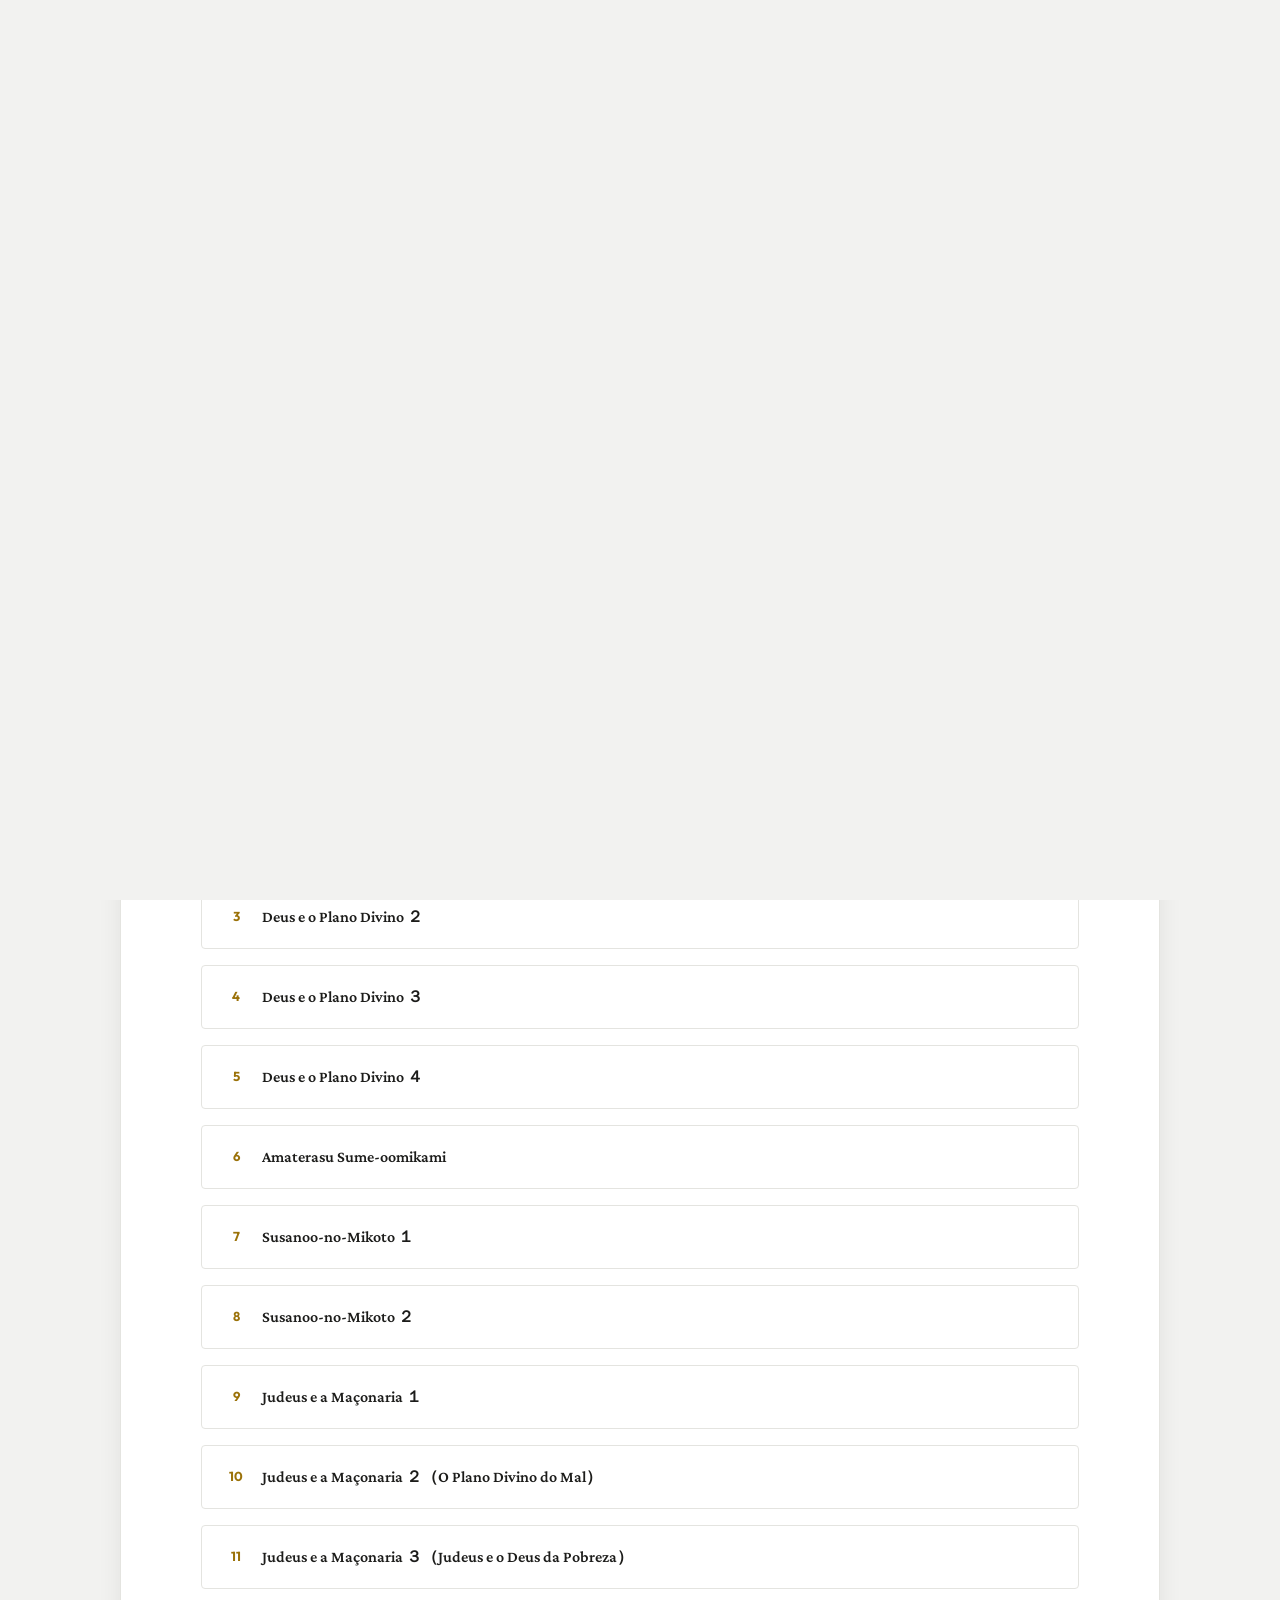
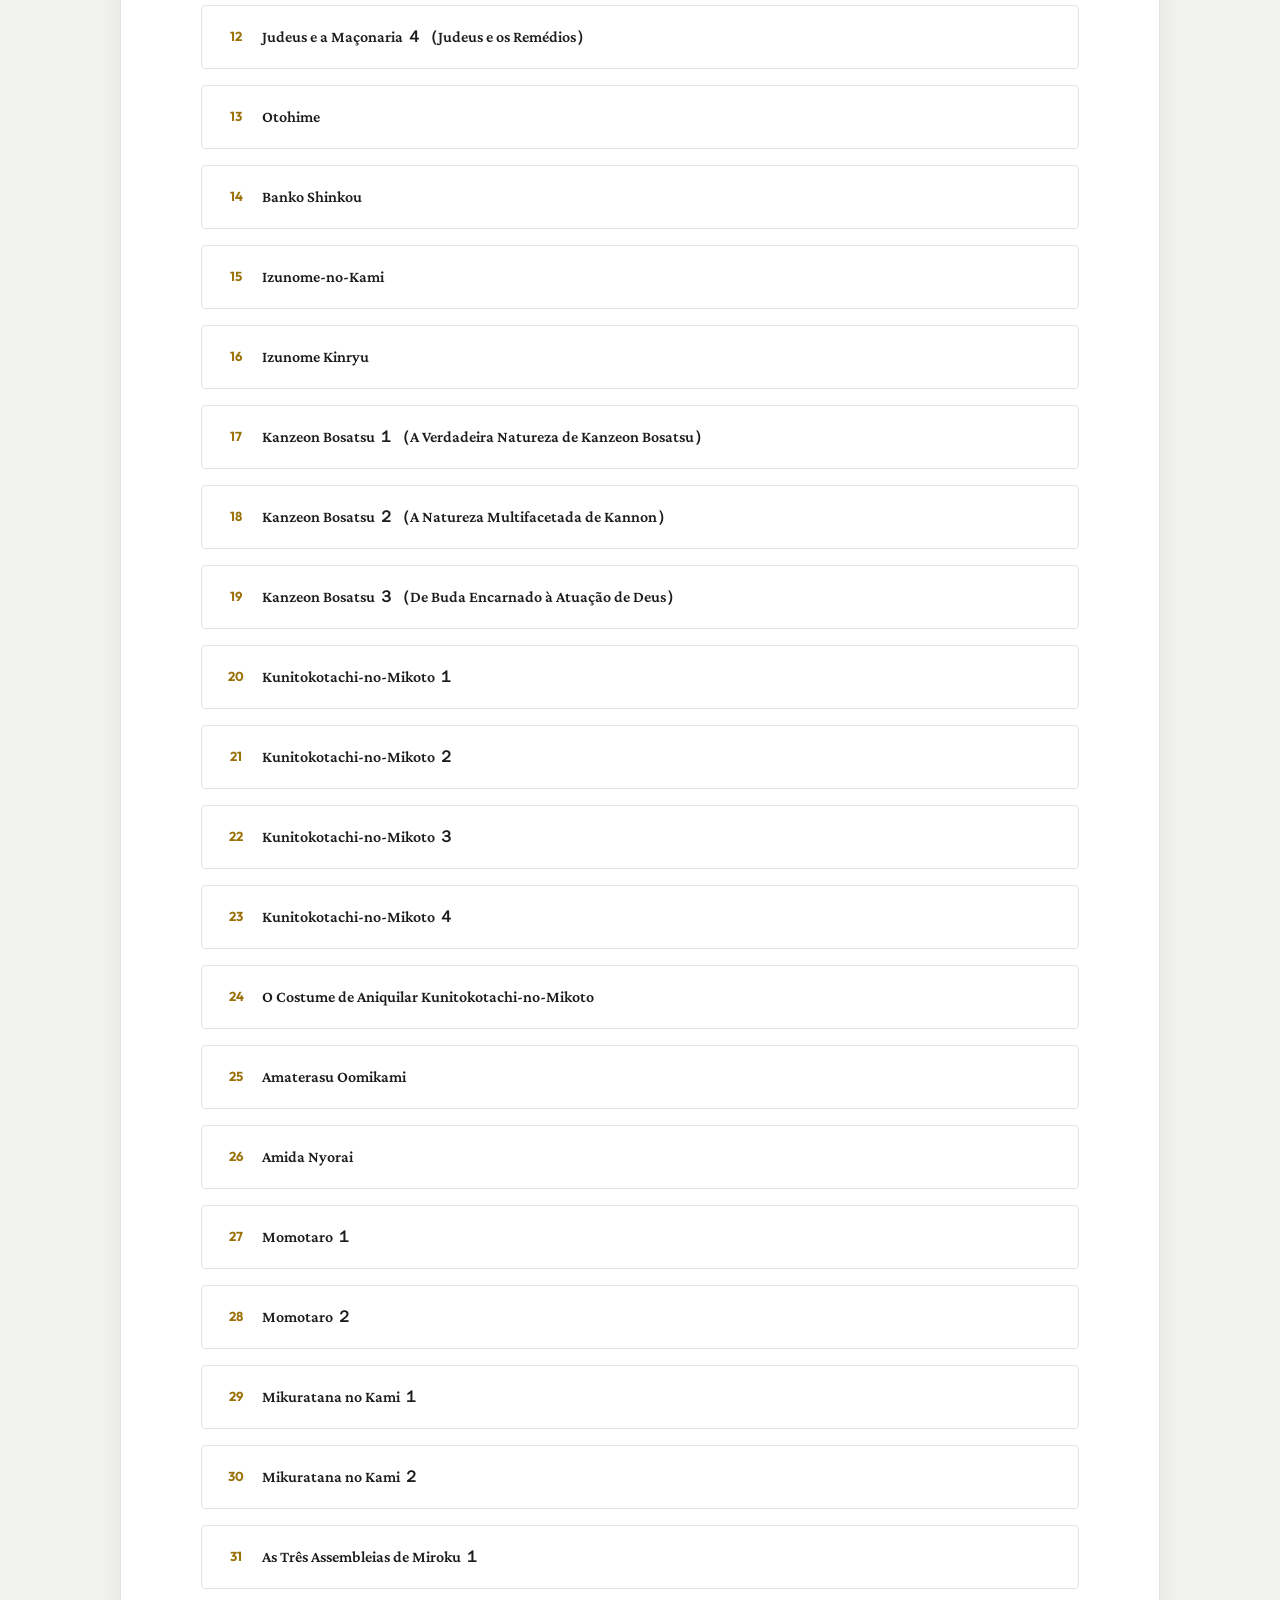
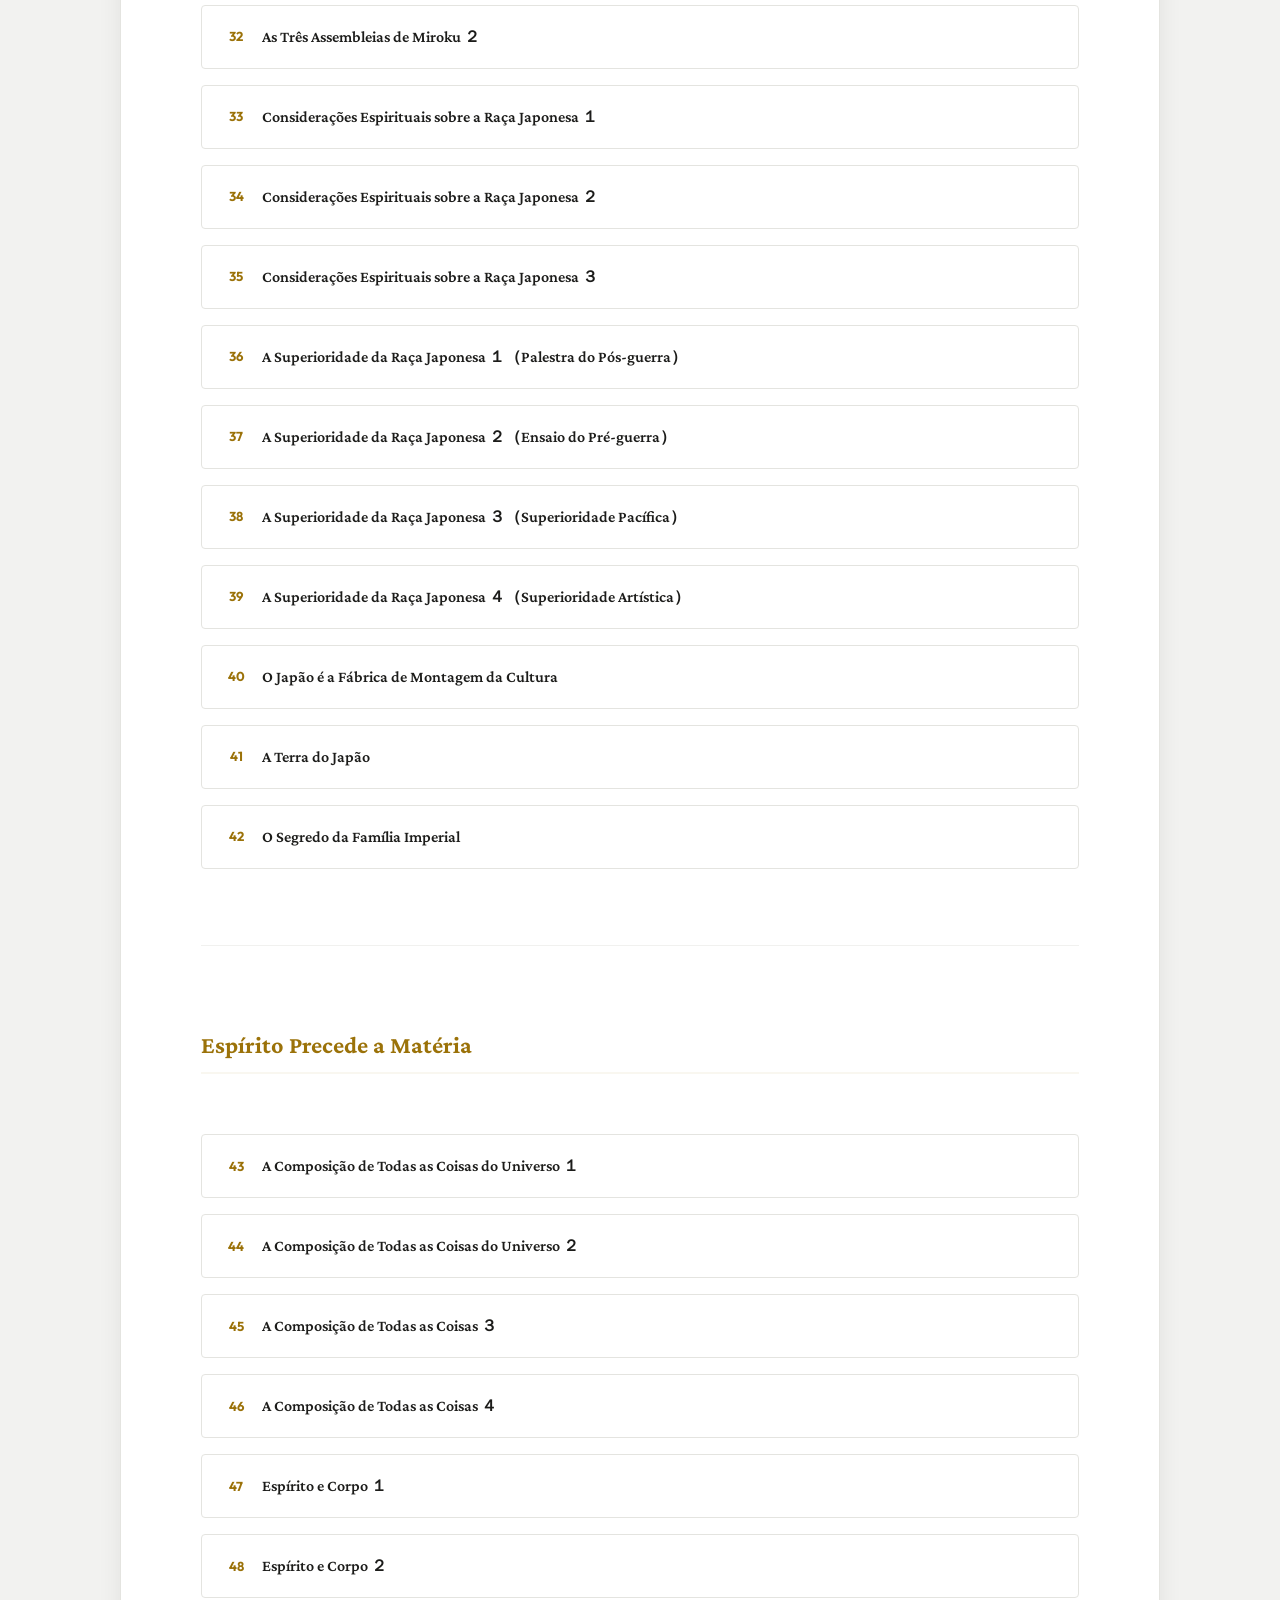
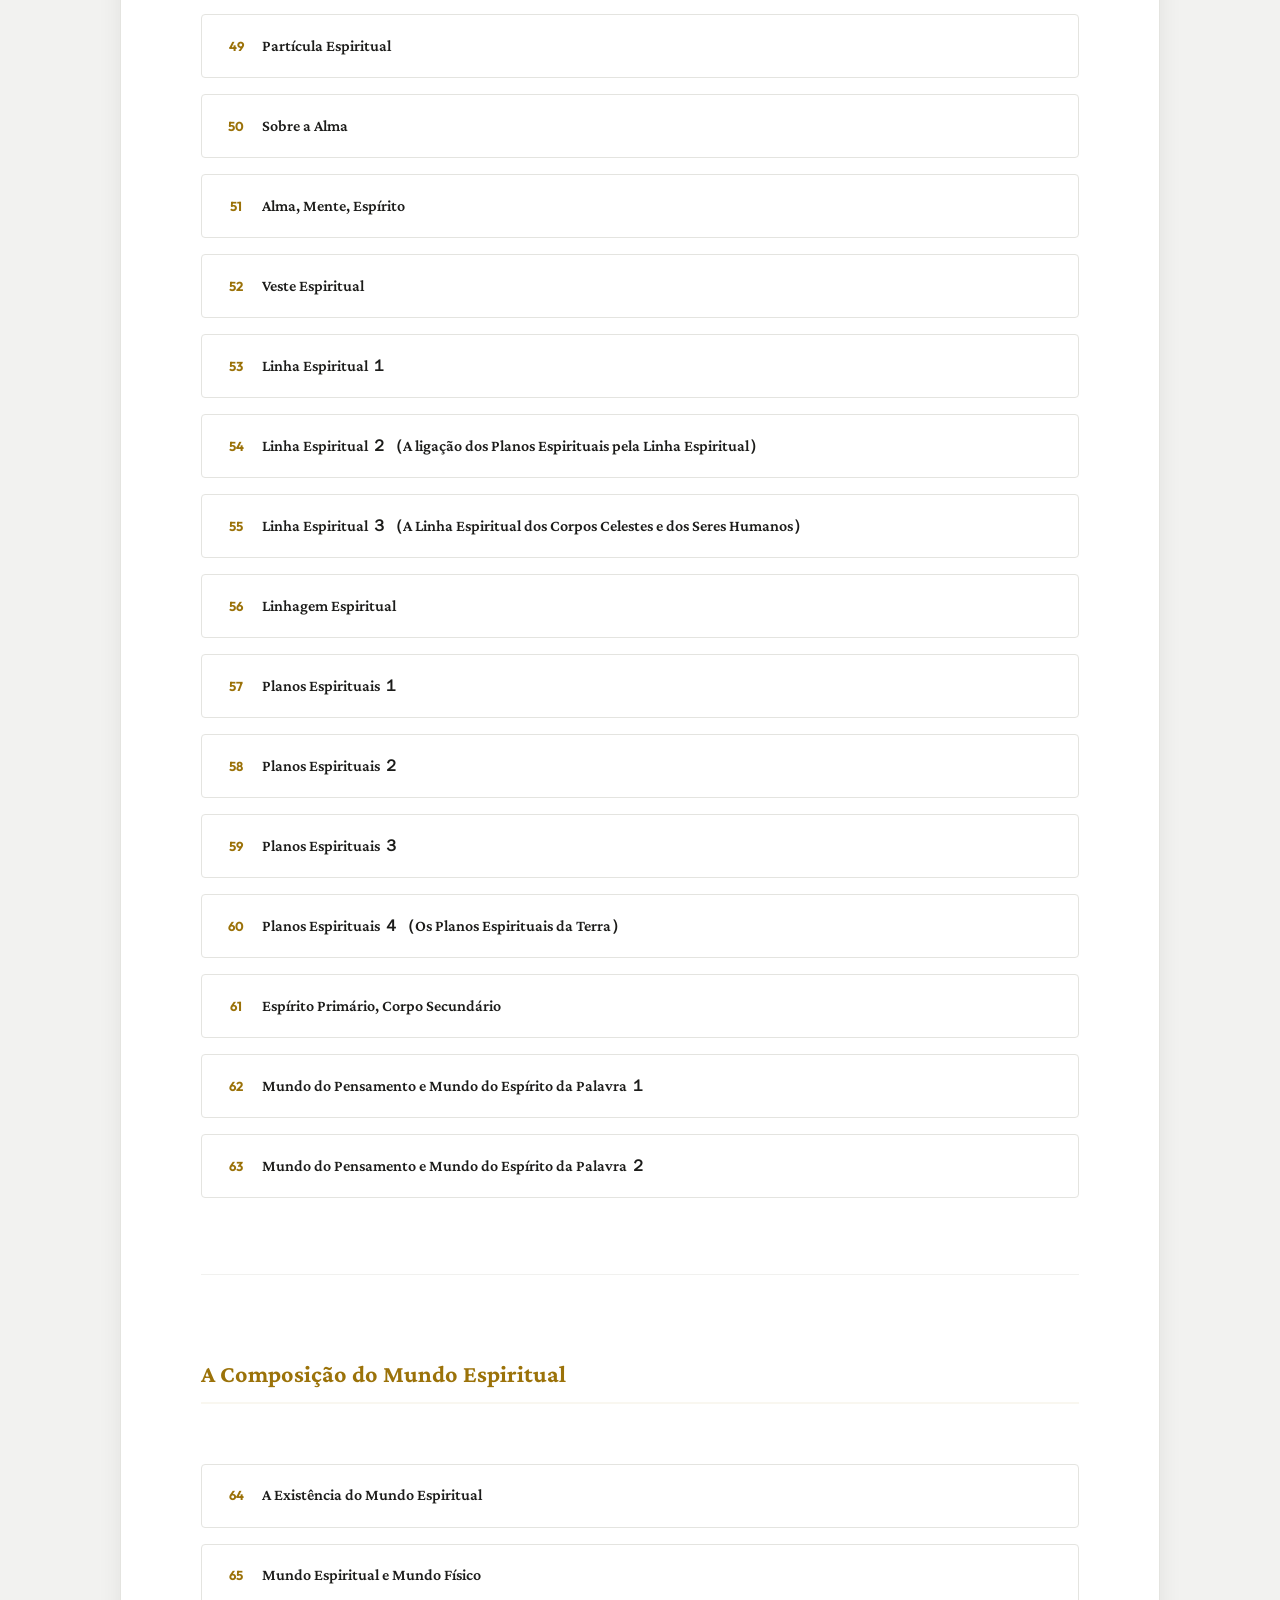
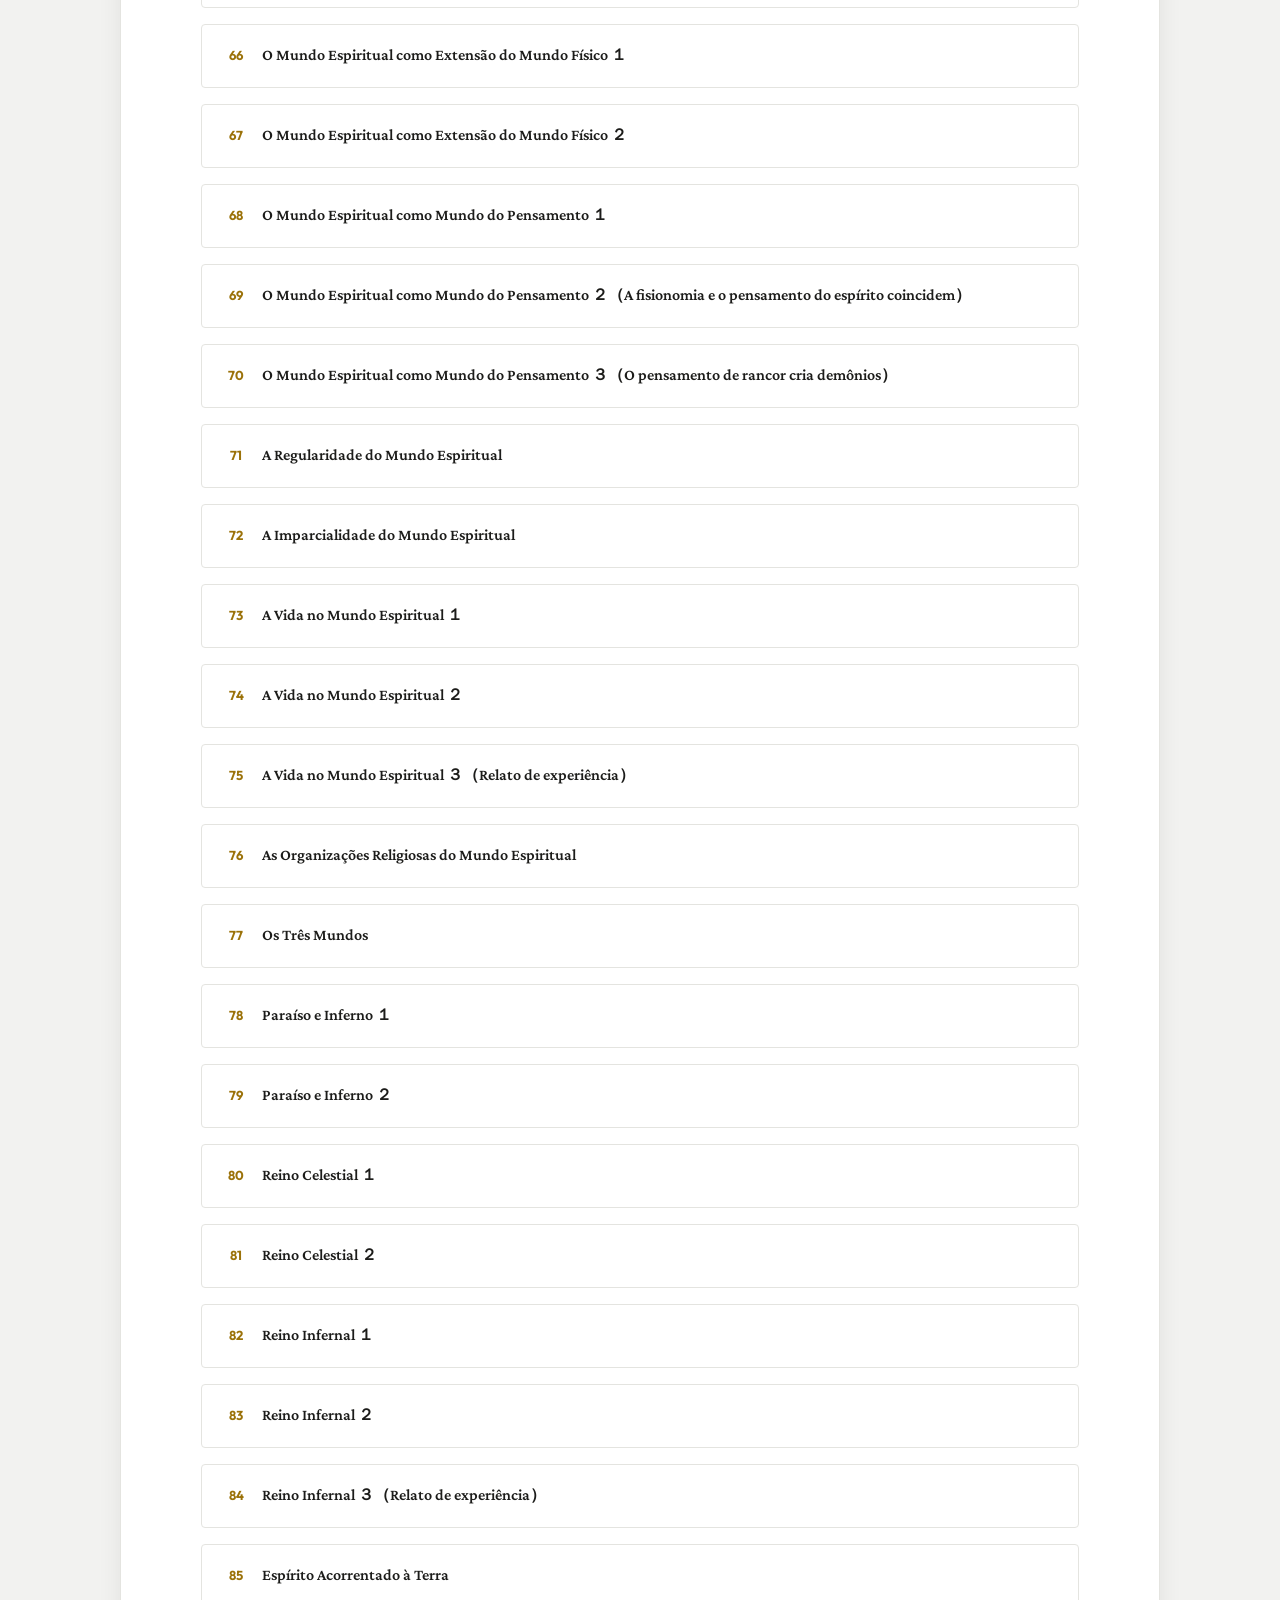
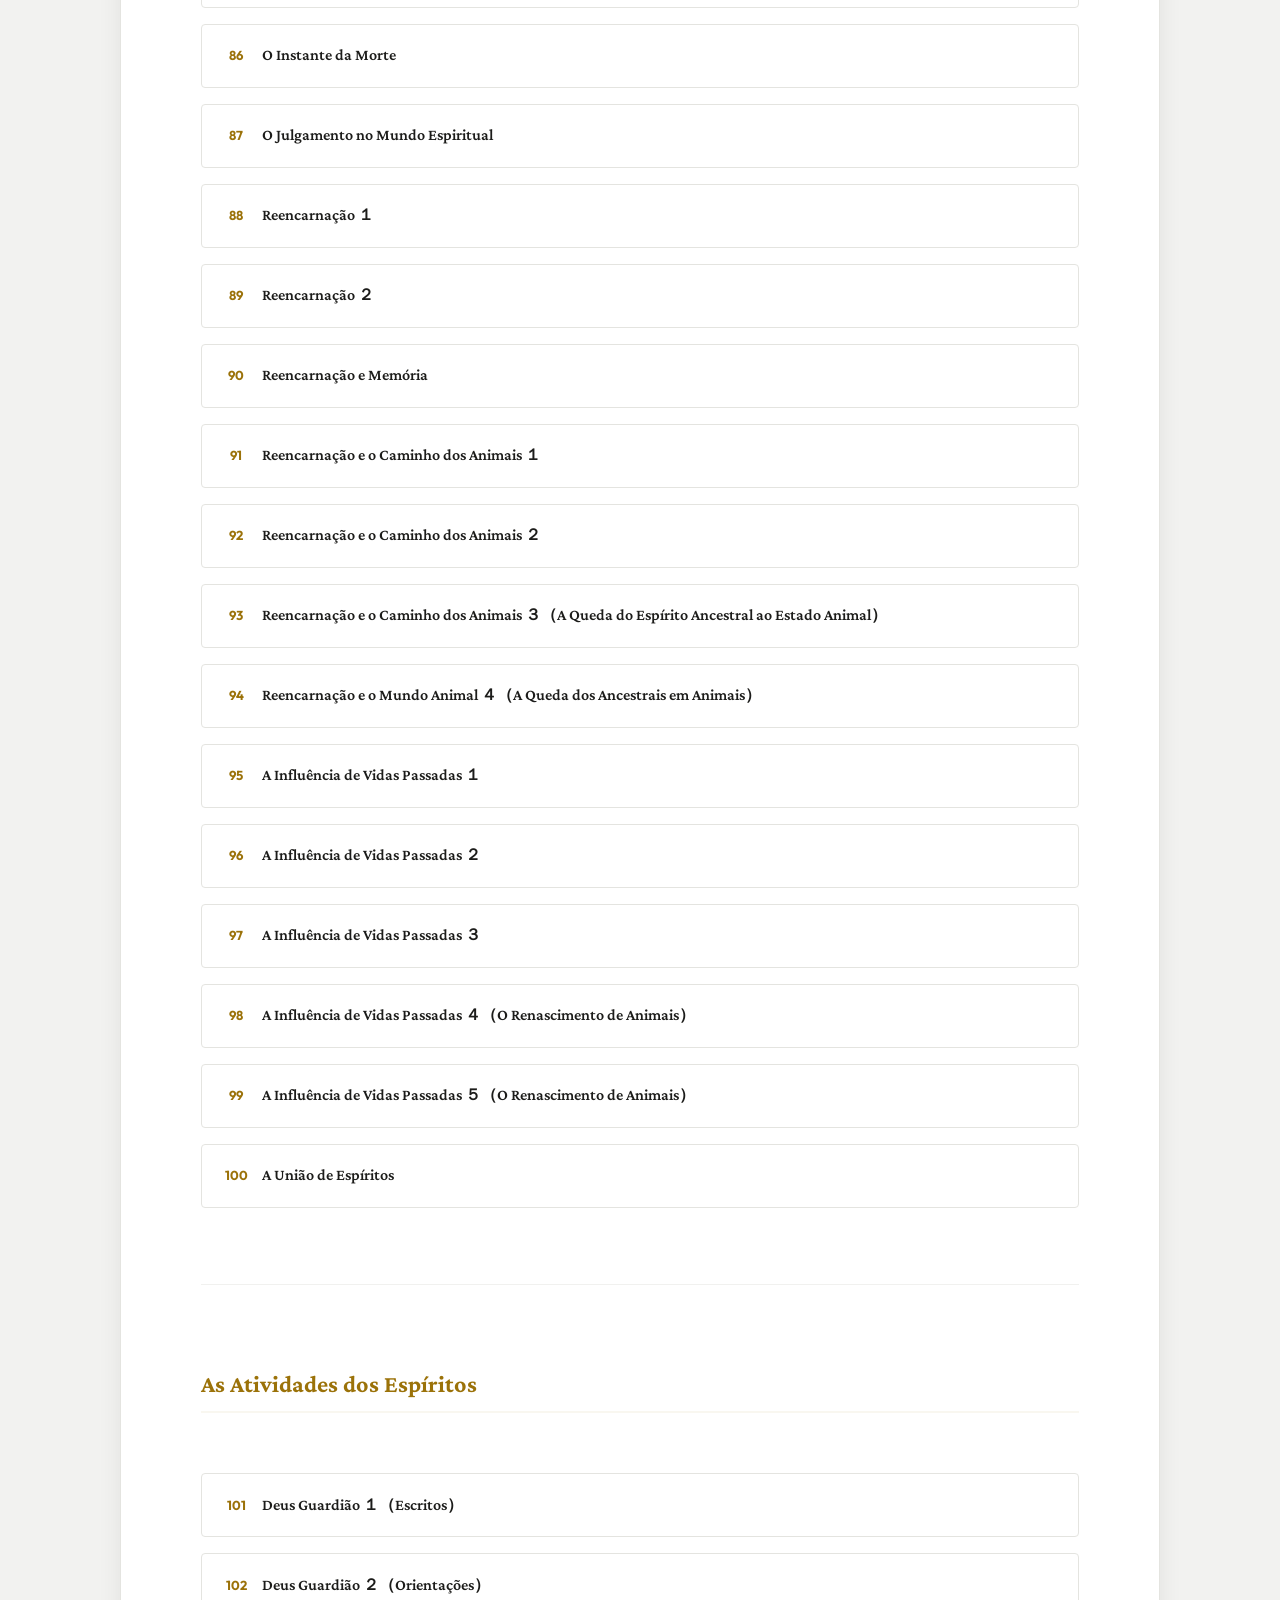
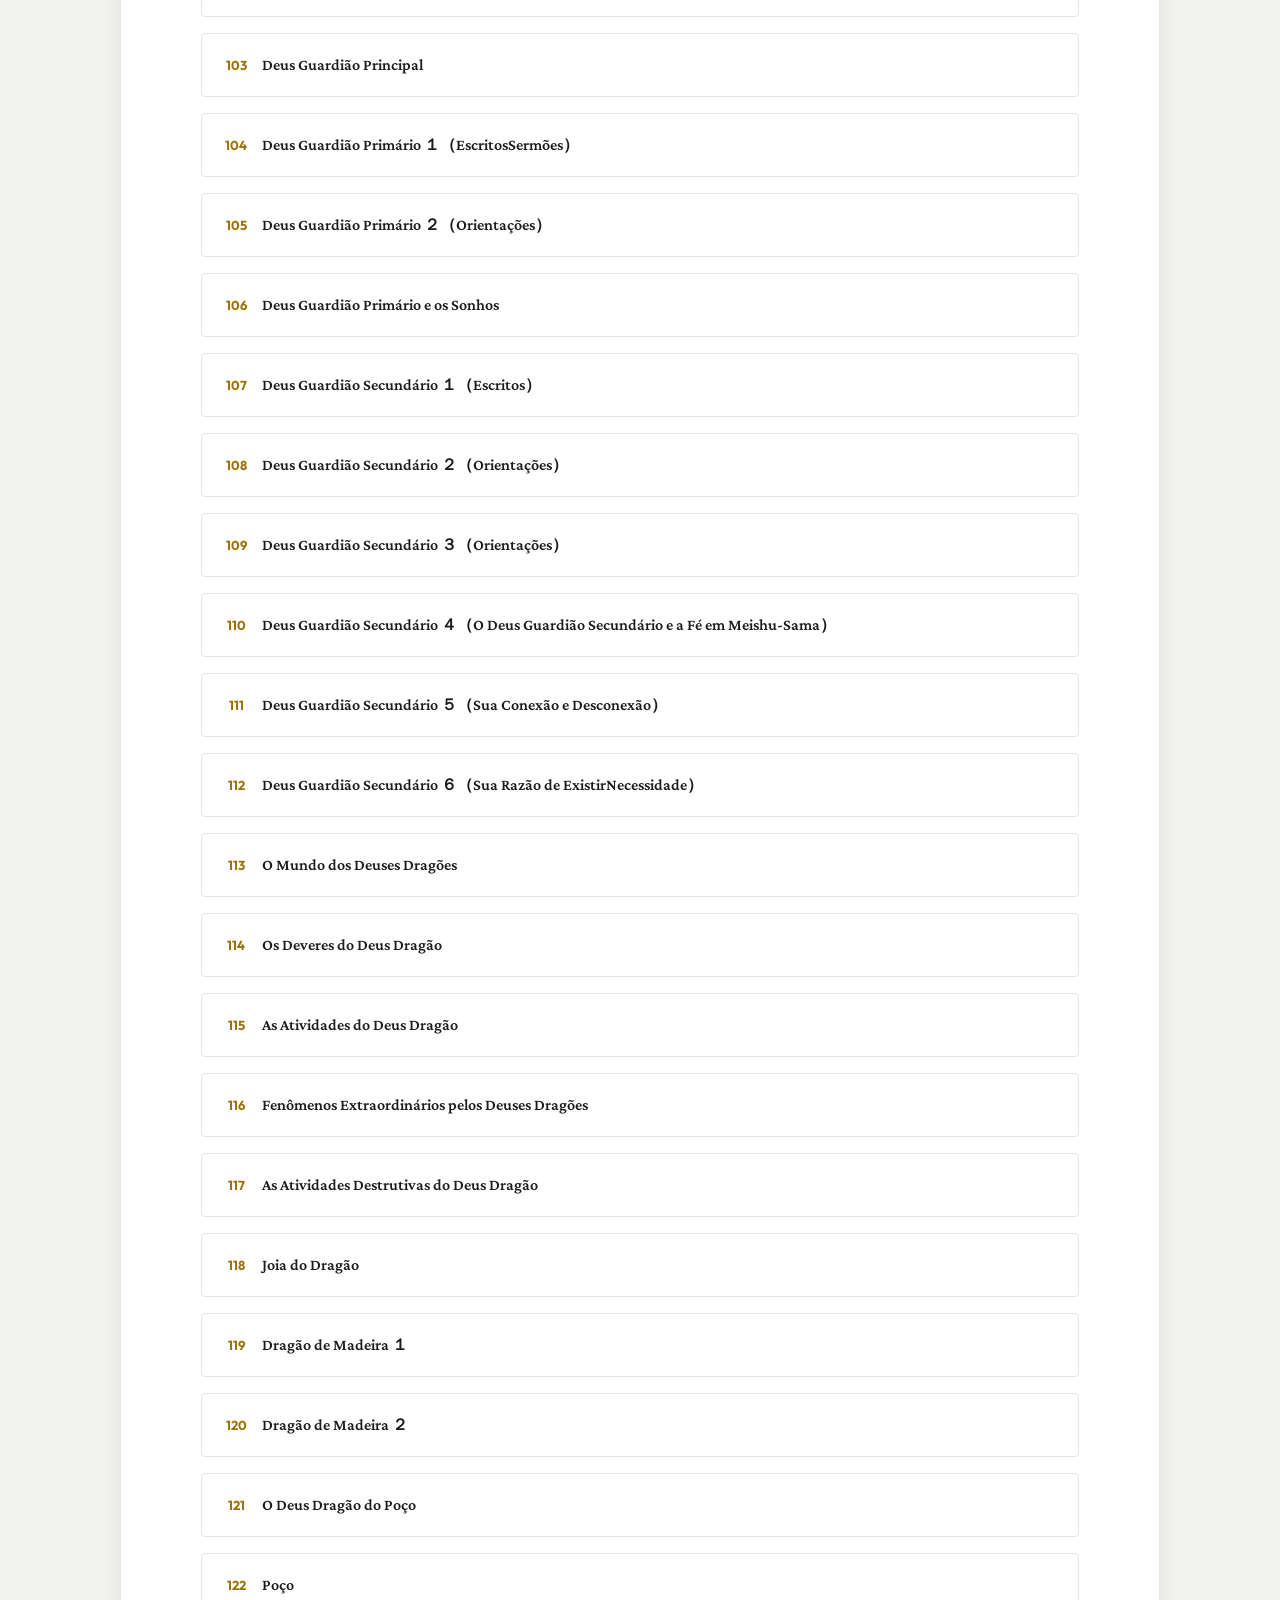
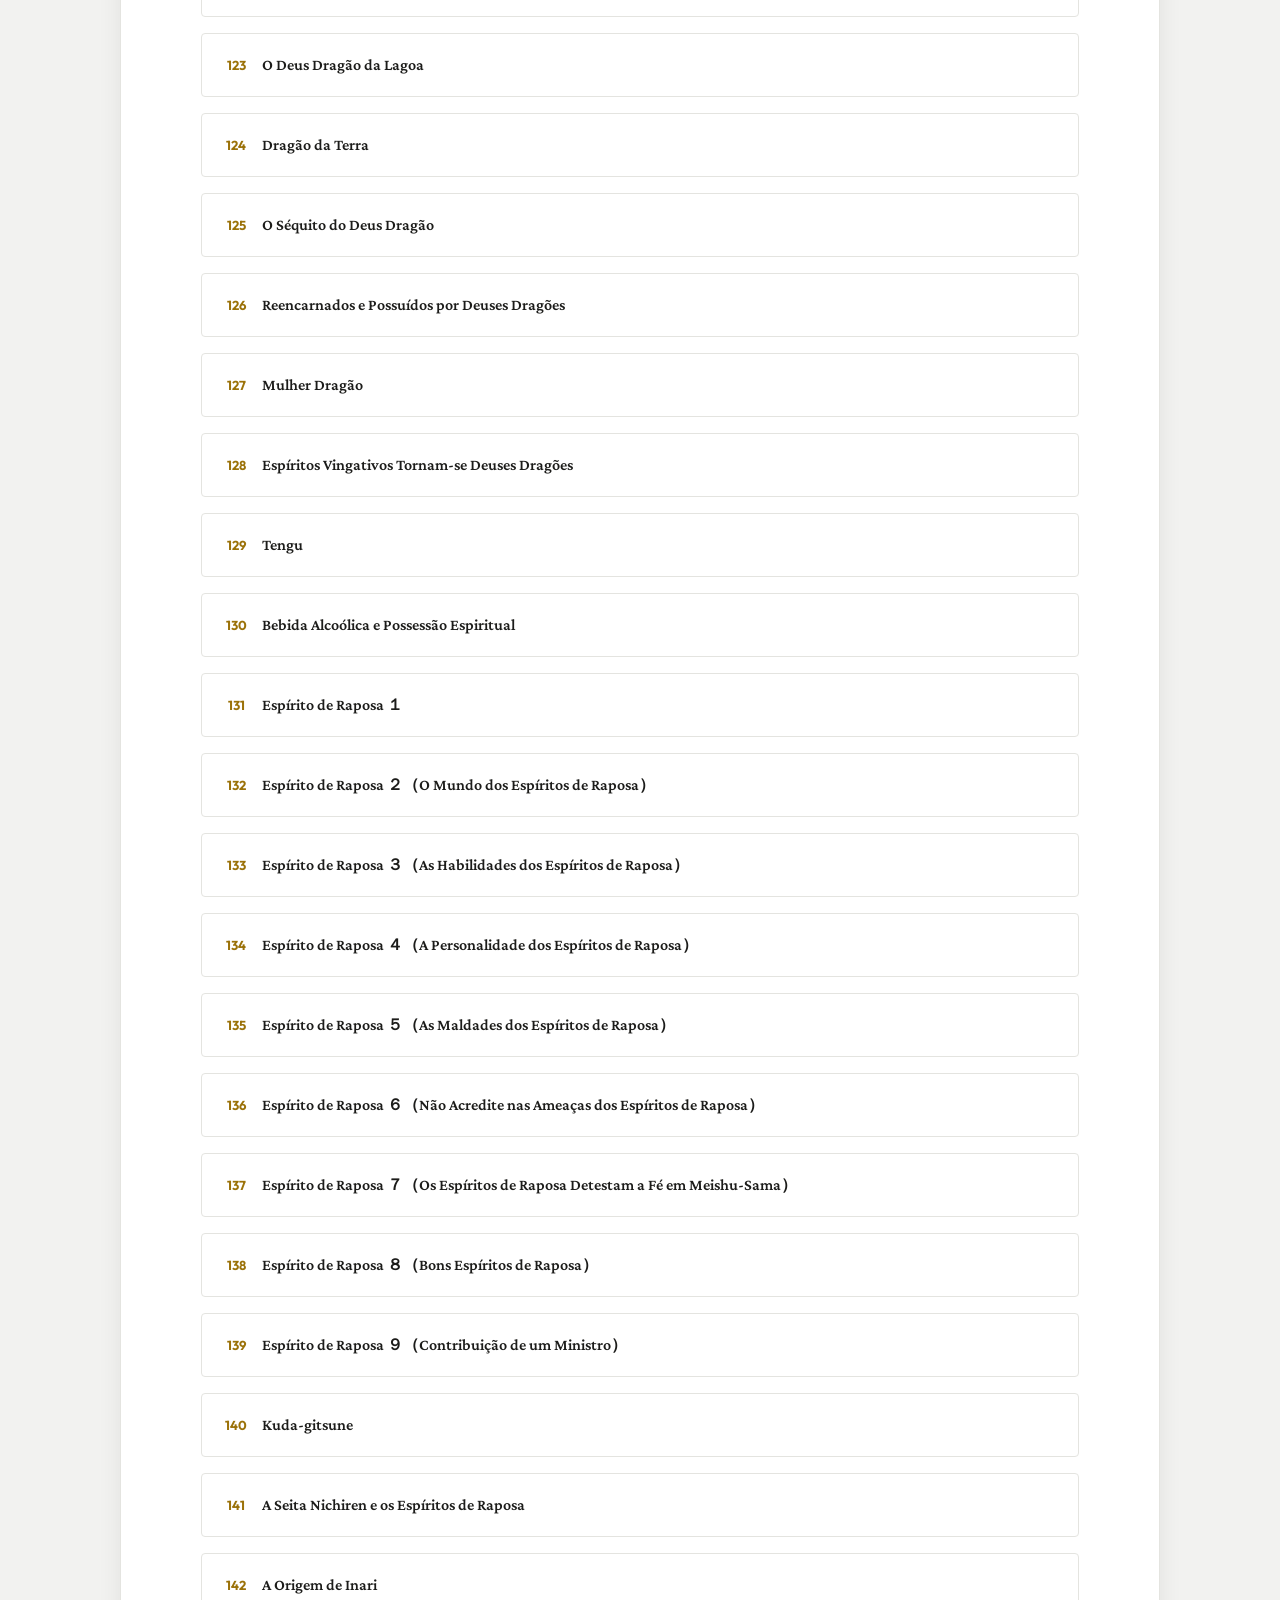
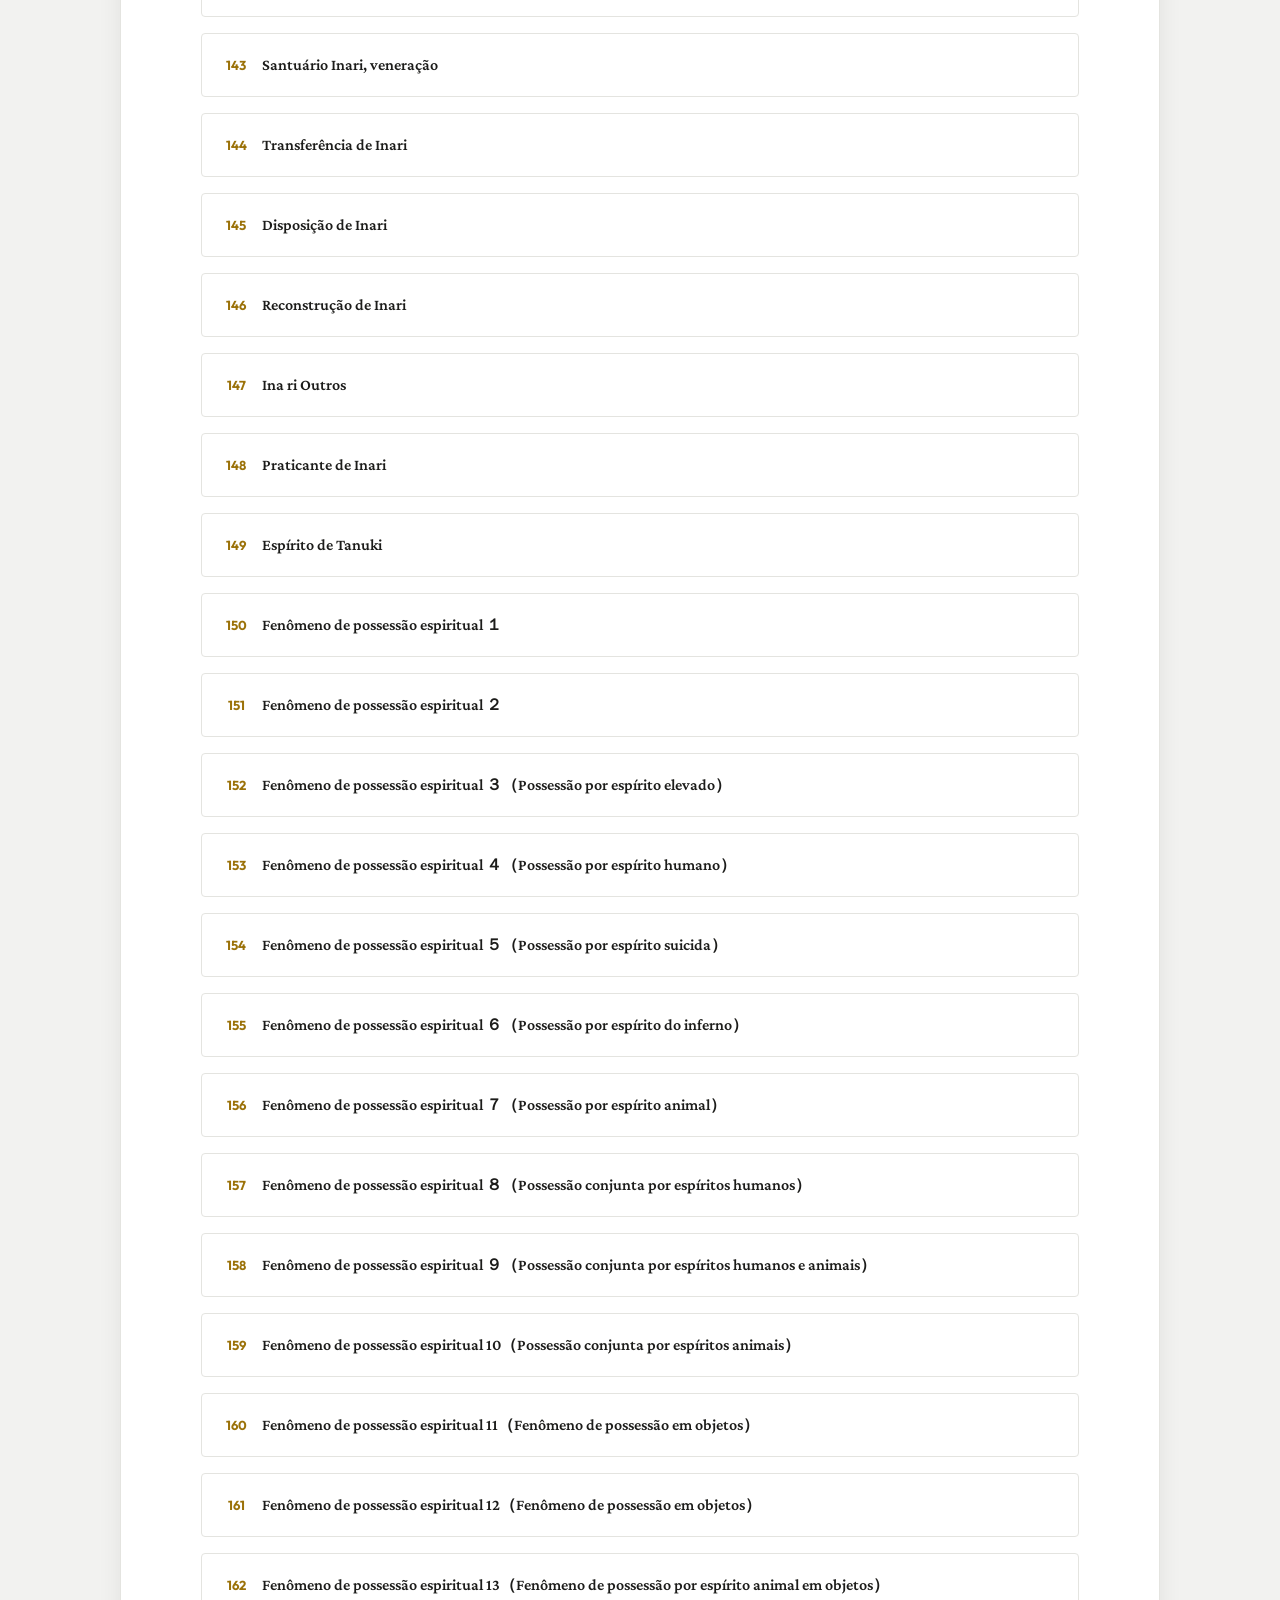
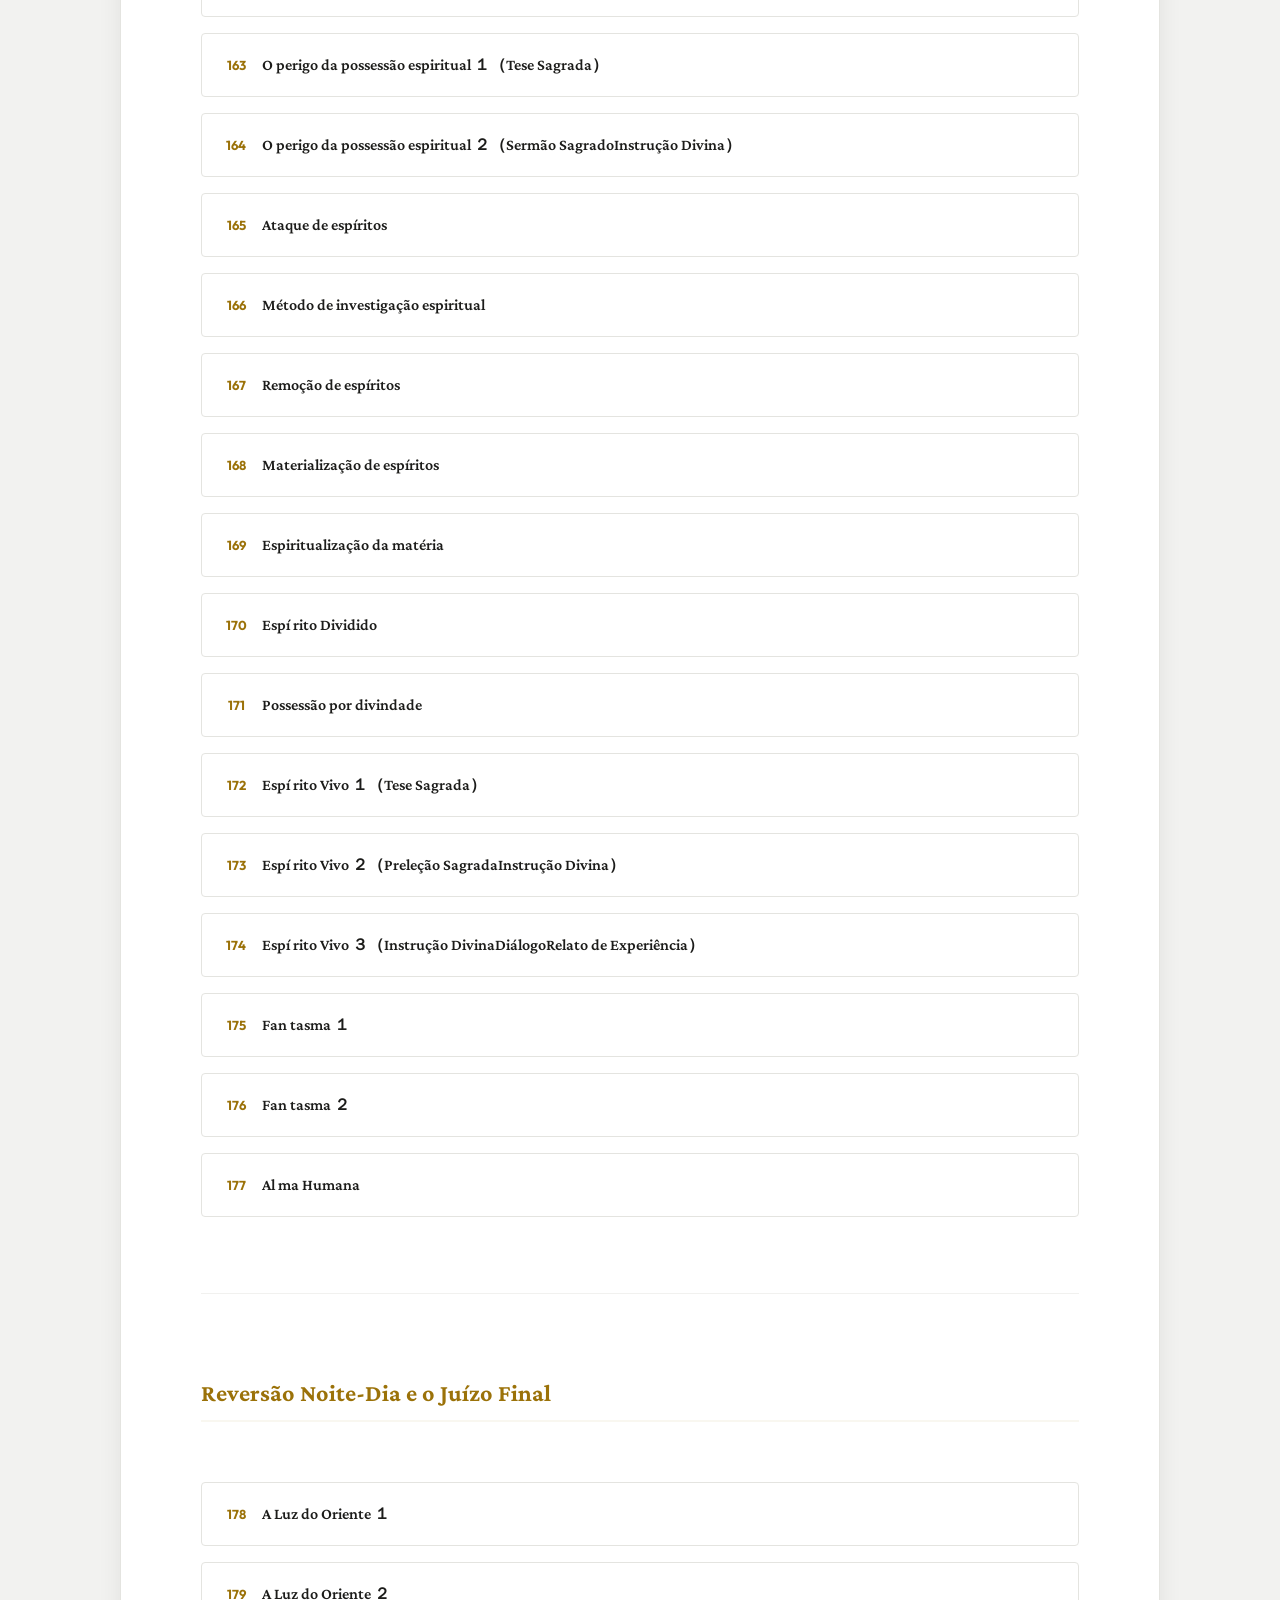
==== commit b304e35a: "feat: implement modular CSS architecture, analytics database integration, and search modal functiona" ====
--- a/mioshiec1/index.html
+++ b/mioshiec1/index.html
@@ -10,7 +10,7 @@
     <link rel="preconnect" href="https://fonts.gstatic.com" crossorigin>
     <link rel="stylesheet"
         href="https://fonts.googleapis.com/css2?family=Outfit:wght@300;400;500;600&family=Crimson+Pro:ital,wght@0,400;0,600;0,700;1,400;1,600&display=swap">
-    <link rel="stylesheet" href="../css/styles.min.css?v=17">
+    <link rel="stylesheet" href="../css/styles.min.css?v=32">
     <link rel="icon" href="../favicon.svg" type="image/svg+xml">
 
     <!-- SEO -->
@@ -71,14 +71,6 @@
                 <option value="#section-7" data-pt="Deuses Verdadeiros e Deuses Malignos" data-ja="正神と邪神">Deuses Verdadeiros e Deuses Malignos</option>
                 <option value="#section-8" data-pt="Culto aos Antepassados" data-ja="祖霊祭祀">Culto aos Antepassados</option>
             </select>
-        </div>
-        <div class="controls">
-            <button class="btn-zen" onclick="openHistory()" title="Histórico de Navegação">🕒</button>
-            <button class="btn-zen" onclick="openFavorites()" title="Salvos">⭐</button>
-            <button class="btn-zen" id="searchBtnHeader" onclick="openSearch()" title="Buscar (Ctrl+K)">🔍</button>
-            <script>if (localStorage.getItem('mioshie_auth') === 'limited') { var btn = document.getElementById('searchBtnHeader'); if (btn) btn.style.display = 'none'; }</script>
-            <button class="btn-zen" id="lang-toggle" onclick="toggleLanguage()" title="Mudar idioma">日本語</button>
-            <button class="btn-zen" onclick="toggleTheme()" title="Themes & Settings">☯</button>
         </div>
     </header>
     <main class="main" id="main-content">
--- a/css/styles.min.css
+++ b/css/styles.min.css
@@ -1 +1 @@
-.skip-link{background:var(--accent);border-radius:0 0 var(--radius) 0;color:#fff;font-family:var(--font-ui);font-size:.95rem;font-weight:600;left:0;padding:12px 24px;position:absolute;text-decoration:none;top:-100%;z-index:100000}.skip-link:focus{top:0}:root{--font-ui:"Outfit","Noto Sans JP",-apple-system,BlinkMacSystemFont,"Segoe UI",Roboto,sans-serif;--font-serif:"Crimson Pro","Noto Serif JP","Georgia","Times New Roman",serif;--font-sans:"Outfit","Noto Sans JP",-apple-system,BlinkMacSystemFont,"Segoe UI",Roboto,sans-serif;--bg-color:#f8f9f5;--surface:#fff;--surface-rgb:255,255,255;--text-main:#1c1c1e;--text-muted:#6e6e73;--accent:#b8860b;--accent-soft:rgba(184,134,11,.1);--border:#e5e5e0;--shadow-premium:0 20px 50px rgba(0,0,0,.05);--shadow-sm:0 4px 12px rgba(0,0,0,.02);--max-width-content:1024px;--container-width:1040px;--nav-height:60px;--radius:16px;--ease:cubic-bezier(0.4,0,0.2,1);--reader-font-size:21px;--reader-line-height:1.75;--reader-letter-spacing:normal;--reader-word-spacing:normal;--reader-margins:0px;--reader-text-align:left;--reader-font-weight-override:inherit}[data-theme=dark]{--bg-color:#000;--surface:#111;--surface-rgb:17,17,17;--text-main:#f0f0f0;--text-muted:#888;--accent:#d4af37;--border:#222}[data-theme=quiet]{--bg-color:#404043;--surface:#525255;--surface-rgb:82,82,85;--text-main:#f8f8f8;--text-muted:#d0d0d0;--accent:#d4af37;--border:#636366}[data-theme=paper]{--bg-color:#efe8d6;--surface:#f4eedf;--surface-rgb:244,238,223;--text-main:#1e1d1a;--text-muted:#504e47;--accent:#b8860b;--border:#dbcdba}[data-theme=bold]{--bg-color:#fff;--surface:#fff;--surface-rgb:255,255,255;--text-main:#000;--text-muted:#444;--accent:#000;--border:#ccc}[data-theme=bold] .plain-text,[data-theme=bold] .topic-content,[data-theme=bold] body{font-weight:700!important;letter-spacing:-.01em}[data-theme=bold] .topic-title-large,[data-theme=bold] b,[data-theme=bold] h1,[data-theme=bold] h2,[data-theme=bold] h3{font-weight:900!important}[data-theme=calm]{--bg-color:#dfcdae;--surface:#eaddc8;--surface-rgb:234,221,200;--text-main:#4a3a2a;--text-muted:#5a4a38;--accent:#8b5a2b;--border:#c8b098}[data-theme=focus]{--bg-color:#fff;--surface:#fff;--surface-rgb:255,255,255;--text-main:#000;--text-muted:#666;--accent:#000;--border:#e5e5e0;--font-serif:var(--font-sans)}[data-mode=dark]{--bg-color:#121212;--surface:#1e1e1e;--surface-rgb:30,30,30;--text-main:#e0e0e0;--text-muted:#888;--accent:#b8860b;--border:#333}[data-mode=dark][data-theme=light],[data-mode=dark][data-theme=original]{--bg-color:#1a1a1a;--surface:#242424;--surface-rgb:36,36,36;--text-main:#d4d4d4;--text-muted:#8e8e93;--accent:#d4af37;--border:#3a3a3c}[data-mode=dark][data-theme=quiet]{--bg-color:#2d2d2f;--surface:#38383a;--surface-rgb:56,56,58;--text-main:#c8c8c8;--text-muted:#999;--accent:#d4af37;--border:#4a4a4c}[data-mode=dark][data-theme=paper]{--bg-color:#2a2824;--surface:#36332e;--surface-rgb:54,51,46;--text-main:#c0b9a8;--text-muted:#8f8877;--accent:#d4af37;--border:#4a463f}[data-mode=dark][data-theme=bold]{--bg-color:#000;--surface:#151515;--surface-rgb:21,21,21;--text-main:#fff;--text-muted:#aaa;--accent:#fff;--border:#333}[data-mode=dark][data-theme=calm]{--bg-color:#3b3326;--surface:#4a4032;--surface-rgb:74,64,50;--text-main:#d4c4b0;--text-muted:#9a8a7a;--accent:#d4af37;--border:#5a4e3e}[data-mode=dark][data-theme=focus]{--bg-color:#000;--surface:#0a0a0a;--surface-rgb:10,10,10;--text-main:#bebebe;--text-muted:#888;--accent:#8a8a8c;--border:#1a1a1a;--font-serif:var(--font-sans)}*,:after,:before{box-sizing:border-box;margin:0;padding:0}html{scroll-behavior:smooth;scroll-padding-top:calc(var(--nav-height) + 24px)}body,html{overflow-x:hidden;width:100%}body{background:var(--bg-color);color:var(--text-main);font-family:var(--font-ui);font-size:16px;line-height:1.6;-webkit-font-smoothing:antialiased;position:relative;transition:background .5s var(--ease),color .5s var(--ease)}.header{backdrop-filter:saturate(180%) blur(20px);-webkit-backdrop-filter:saturate(180%) blur(20px);background:var(--surface-80);border-bottom:1px solid var(--border);display:-webkit-box;display:-webkit-flex;height:60px;left:0;position:fixed;top:0;width:100%;-webkit-box-pack:justify;-webkit-justify-content:space-between;justify-content:space-between;-webkit-box-align:center;-webkit-align-items:center;-webkit-column-gap:16px;column-gap:16px;gap:16px;padding:0 16px;-webkit-transform:translateZ(0);transform:translateZ(0);z-index:2000}.header,.header__actions{align-items:center;display:flex}.header__actions{flex-shrink:0;gap:4px}.header__logo{align-items:center;border-radius:8px;color:var(--text-main);display:flex;flex:1;font-size:1.05rem;font-weight:700;gap:8px;letter-spacing:-.02em;text-decoration:none;white-space:nowrap}.header__logo:focus-visible{outline:2px solid var(--accent);outline-offset:4px}.logo-circle{align-items:center;border:1.5px solid var(--accent);border-radius:50%;display:flex;height:28px;justify-content:center;width:28px}.logo-dot{background-color:var(--accent);border-radius:50%;height:8px;width:8px}.header__nav{display:none}.header__nav a{align-items:center;color:var(--text-muted);display:inline-flex;font-size:13px;font-weight:500;height:100%;letter-spacing:.5px;position:relative;text-decoration:none;transition:all .3s var(--ease)}.header__nav a span{padding:4px 0;position:relative}.header__nav a span:after{background:var(--accent);bottom:0;content:"";height:1.5px;left:0;position:absolute;transition:width .3s var(--ease);width:0}.header__nav a:hover{color:var(--text-main)}.header__nav a:hover span:after,.main{width:100%}.main{box-sizing:border-box;display:flex;justify-content:center;min-height:calc(100vh - var(--nav-height));padding:60px 40px}.content-wrapper{display:grid;gap:40px;grid-template-columns:1fr;max-width:var(--container-width);width:100%}.glass-pane{animation:fadeIn .8s var(--ease);background:var(--surface);border:1px solid var(--border);border-radius:var(--radius);box-shadow:var(--shadow-premium);padding:80px}#login-overlay{align-items:center;backdrop-filter:blur(40px);background:var(--bg-color);display:flex;height:100vh;justify-content:center;left:0;position:fixed;top:0;width:100vw;z-index:5000}.login-card{background:var(--surface);border:1px solid var(--border);border-radius:var(--radius);box-shadow:var(--shadow-premium);max-width:400px;padding:48px;text-align:center;width:90%}.login-card h2{font-family:var(--font-serif);margin-bottom:24px}.login-input{background:var(--bg-color);border:1px solid var(--border);border-radius:8px;color:var(--text-main);font-size:1rem;margin-bottom:16px;padding:12px 16px;text-align:center;width:100%}.login-button{background:var(--accent);border:none;border-radius:8px;color:#fff;cursor:pointer;font-weight:600;padding:12px;transition:opacity .2s;width:100%}.login-button:hover{opacity:.9}.index-title{color:var(--text-main);font-family:var(--font-serif);font-size:clamp(22px,6vw,42px);margin-bottom:56px;overflow-wrap:break-word;text-align:center;word-wrap:break-word;max-width:100%;padding:0 10px}.mobile-br{display:none}.section-label{color:var(--accent);display:block;font-size:12px;font-weight:600;letter-spacing:2px;margin-bottom:24px;text-align:center;text-transform:uppercase}.topic-list{display:grid;gap:16px}.topic-card{align-items:center;background:var(--card-bg);border:1px solid var(--border);border-radius:var(--radius);display:flex;gap:12px;min-height:64px;padding:16px 20px;text-decoration:none;transition:all .3s ease}.topic-card:hover{background:var(--accent-soft);border-color:var(--accent);box-shadow:var(--shadow-sm)}.topic-card:focus-visible{background:var(--accent-soft);border-color:var(--accent);outline:2px solid var(--accent);outline-offset:2px}.topic-card__icon{align-items:center;background:var(--accent-light);border-radius:50%;color:var(--accent);display:flex;font-family:var(--font-ui);font-size:13px;font-weight:700;height:28px;justify-content:center;min-width:28px;width:28px}.topic-card__title{color:var(--text-main);flex:1;font-family:var(--font-serif);font-size:16px;font-weight:600;line-height:1.4;min-width:0;word-wrap:break-word;overflow-wrap:break-word}.section-header{color:var(--text-main);font-size:22px;margin:40px 0 16px}.section-header,h2.section-header{border-bottom:2px solid var(--accent-soft);display:block;font-family:var(--font-serif);font-weight:700;padding-bottom:8px}h2.section-header{color:var(--accent);font-size:1.5rem;margin:32px 0 16px}.plain-text{color:var(--text-muted);font-size:15px;line-height:1.5;margin-bottom:8px;margin-top:12px}.group-spacer{height:32px;width:100%}.volume-stats-footer{border-top:1px solid var(--border);margin-top:56px;padding-top:40px}.stats-header{align-items:center;display:flex;flex-wrap:wrap;gap:12px;justify-content:space-between;margin-bottom:28px}.stats-title{color:var(--text-muted);font-family:var(--font-serif);font-size:15px;font-weight:600;letter-spacing:1px;text-transform:uppercase}.stats-totals{display:flex;gap:24px}.stats-total-item{align-items:center;display:flex;flex-direction:column;gap:2px}.stats-total-number{color:var(--accent);font-family:var(--font-ui);font-size:14px;font-weight:700;line-height:1}.stats-total-label{color:var(--text-muted);font-size:11px;font-weight:500;letter-spacing:1px;text-transform:uppercase}.stats-grid{display:grid;gap:8px;grid-template-columns:repeat(auto-fill,minmax(300px,1fr))}.stat-row{align-items:flex-start;background:var(--accent-soft);border-radius:8px;display:flex;flex-direction:column;gap:4px;padding:10px 14px;transition:background .2s ease}.stat-row:hover{background:rgba(184,134,11,.15)}.stat-section-name{color:var(--text-main);font-size:13px;font-weight:400;line-height:1.3}.stat-section-count{color:var(--accent);font-family:var(--font-ui);font-size:13px;font-weight:700}.vol-random-btn{align-items:center;background:var(--surface);border:1px solid var(--border);border-radius:10px;bottom:20px;color:var(--text-muted);cursor:pointer;display:flex;height:34px;justify-content:center;opacity:0;position:absolute;right:20px;transform:scale(.9);transition:opacity .2s var(--ease),transform .2s var(--ease),border-color .2s,color .2s,background .2s;width:34px}.topic-card:hover .vol-random-btn{opacity:1;transform:scale(1)}.vol-random-btn:hover{background:var(--accent-soft);border-color:var(--accent);color:var(--accent);transform:scale(1.08)}.topic-card{position:relative}@media (max-width:600px){.stats-grid{grid-template-columns:1fr}.stats-totals{gap:16px}}#readerContainer{margin:0 auto;max-width:var(--max-width-content);overflow-wrap:anywhere;overflow-x:hidden;word-break:break-word}#readerContainer.comparison-active{max-width:1400px}#readerContainer.comparison-active mark.user-highlight{background:none!important;border:none!important;cursor:default!important;margin:0!important;padding:0!important}.comparison-labels{background:var(--bg-color);border-bottom:2px solid var(--border);display:grid;gap:0 24px;grid-template-columns:1fr 1fr;margin-bottom:8px;padding:8px 0;position:sticky;top:var(--nav-height,60px);z-index:5}.comparison-labels span{color:var(--text-muted);font-size:.75rem;font-weight:600;letter-spacing:1px;text-transform:uppercase}.comparison-grid{display:grid;gap:0 32px;grid-template-columns:1fr 1fr}.comparison-row{display:contents}.comparison-interleaved{display:none}.comparison-cell{border-bottom:1px solid var(--border);font-family:var(--font-serif);font-size:var(--reader-font-size,18px);line-height:var(--reader-line-height,1.6);padding:12px 0}.comparison-cell p{margin:0 0 .5em}.comparison-cell p:last-child{margin-bottom:0}.comparison-cell.ja{border-right:1px solid var(--border);padding-right:32px}@media (max-width:767px){#readerContainer.comparison-active{max-width:100%}.comparison-grid,.comparison-labels{display:none}.comparison-interleaved{display:block}.comparison-pair{margin-bottom:20px}.comparison-cell{border-bottom:none;padding:0}.comparison-cell.ja{background:var(--accent-soft,rgba(0,0,0,.04));border-radius:12px;border-right:none;font-size:.92em;margin-bottom:6px;padding:12px 16px}.comparison-cell.pt{border-bottom:1px solid var(--border);padding:4px 0 16px}}.reader-container{font-size:var(--reader-font-size);padding-left:var(--reader-margins);padding-right:var(--reader-margins)}.breadcrumbs{color:var(--text-muted);display:flex;font-size:12px;gap:8px;letter-spacing:1px;margin-bottom:48px;text-transform:uppercase}.breadcrumbs span{color:var(--border)}.breadcrumbs a{color:inherit;text-decoration:none;transition:color .2s}.breadcrumbs a:hover{color:var(--accent)}.topic-header{margin-bottom:64px;text-align:center}.topic-header *{color:inherit}.topic-title-large{color:var(--text-main)!important;font-family:var(--font-serif);font-size:calc(var(--reader-font-size)*2);font-weight:700;line-height:1.2;margin-bottom:16px}.topic-meta{color:var(--text-muted);font-size:14px;letter-spacing:.5px}.topic-content{color:var(--text-main);font-family:var(--font-serif);font-size:var(--reader-font-size);font-weight:var(--reader-font-weight-override,400);letter-spacing:var(--reader-letter-spacing);line-height:var(--reader-line-height);overflow-wrap:anywhere;text-align:var(--reader-text-align);word-break:break-word;word-spacing:var(--reader-word-spacing)}.topic-content b{font-weight:700}.topic-content br{line-height:.5em}.topic-content p{margin-bottom:1em}.topic-content p:last-child{margin-bottom:0}.loading-progress{background:var(--border);border-radius:2px;display:none;height:4px;margin:16px 0;overflow:hidden;width:100%}.loading-progress-bar{background:var(--accent);height:100%;transition:width .3s ease;width:0}.controls{display:none}.btn-zen{align-items:center;background:transparent;border:1px solid var(--border);border-radius:24px;color:var(--accent);cursor:pointer;display:flex;font-family:var(--font-sans);gap:8px;overflow:hidden;padding:8px 16px;position:relative;text-align:left;text-overflow:ellipsis;white-space:nowrap}.btn-zen:hover{background:rgba(184,134,11,.05);border-color:var(--accent)}.btn-zen:focus-visible{background:rgba(184,134,11,.05);border-color:var(--accent);outline:2px solid var(--accent);outline-offset:2px}.btn-zen option{background:var(--surface);color:var(--text-main)}.btn-zen.active{background:var(--text-main);border-color:var(--text-main);color:var(--surface)}.btn-random-hero{align-items:center;background:transparent;border:1.5px solid var(--accent);border-radius:40px;color:var(--accent);cursor:pointer;display:inline-flex;font-family:var(--font-ui);font-size:1rem;font-weight:500;gap:10px;letter-spacing:.01em;padding:13px 32px;transition:background .25s var(--ease),box-shadow .25s var(--ease),transform .2s var(--ease)}.btn-random-hero:hover{background:var(--accent-soft);box-shadow:0 6px 24px rgba(184,134,11,.18);transform:translateY(-2px)}.btn-random-hero:active{box-shadow:none;transform:translateY(0)}.btn-random-hero:focus-visible{outline:2px solid var(--accent);outline-offset:3px}.btn-random-hero svg{flex-shrink:0;opacity:.85}.search-modal-overlay{align-items:flex-start;backdrop-filter:blur(4px);-webkit-backdrop-filter:blur(4px);background:rgba(0,0,0,.6);bottom:0;display:flex;justify-content:center;left:0;opacity:0;padding-top:10vh;position:fixed;right:0;top:0;transition:opacity .3s ease,visibility .3s ease;visibility:hidden;z-index:99999}.search-modal-overlay.active{opacity:1;visibility:visible}.search-modal{background:var(--surface);border-radius:var(--radius);box-shadow:var(--shadow-premium);display:flex;flex-direction:column;max-height:80vh;max-width:680px;overflow:hidden;position:relative;transform:translateY(-20px);transition:transform .3s var(--ease);width:100%}.modal-close-btn,.search-close{border-radius:50%;color:var(--text-muted);font-size:22px;height:36px;line-height:1;position:absolute;right:12px;top:12px;transition:all .2s var(--ease);width:36px;z-index:10}.mobile-fav-btn,.mobile-search-btn,.modal-close-btn,.search-close{align-items:center;background:transparent;border:none;cursor:pointer;display:flex;justify-content:center}.mobile-fav-btn,.mobile-search-btn{color:var(--text-main);padding:8px;transition:opacity .2s var(--ease)}.mobile-fav-btn:active,.mobile-search-btn:active{opacity:.6}.mobile-fav-btn#mobileFavoriteBtn.active{color:var(--accent)}.modal-close-btn:hover,.search-close:hover{background:var(--accent-soft);color:var(--accent)}.search-modal-overlay.active .search-modal{transform:translateY(0)}.search-header{border-bottom:1px solid var(--border);display:flex;flex-direction:column;gap:16px;padding:16px 48px 16px 24px}.search-input-row{width:100%}.search-filters,.search-input-row{align-items:center;display:flex;gap:16px}.search-filters{color:var(--text-muted);font-family:var(--font-ui);font-size:.95rem}.filter-label{align-items:center;cursor:pointer;display:flex;gap:6px;transition:color .2s}.filter-label:hover{color:var(--text-main)}.filter-label input[type=radio]{accent-color:var(--accent);cursor:pointer}.search-input{background:transparent;border:none;color:var(--text-main);flex:1;font-family:var(--font-ui);font-size:1.2rem;outline:none}.search-input::placeholder{color:var(--text-muted)}#searchClear{background:transparent;border:1px solid var(--border);border-radius:20px;color:var(--accent);cursor:pointer;flex-shrink:0;font-family:var(--font-ui);font-size:.9rem;padding:4px 12px;transition:all .2s;white-space:nowrap}#searchClear:hover{background:var(--accent-soft);border-color:var(--accent)}#historyClearAll:hover{background:var(--accent);color:#fff}.search-results{flex:1;list-style:none;margin:0;overflow-y:auto;padding:0}.search-result-item{border-bottom:1px solid var(--border);color:inherit;display:block;padding:16px 24px;text-decoration:none;transition:background .2s}.search-result-item:hover{background:rgba(184,134,11,.05)}.search-result-item.is-focused,.search-result-item:focus-visible{background:rgba(184,134,11,.08);outline:2px solid var(--accent);outline-offset:-2px}.search-count{color:var(--text-muted);font-family:var(--font-ui);font-size:.82rem;min-height:1.2em;padding:6px 24px 0}.search-result-title{color:var(--accent);font-family:var(--font-serif);font-size:1.1rem;font-weight:600;margin-bottom:4px}.search-result-context{color:var(--text-muted);display:-webkit-box;font-size:.9rem;-webkit-line-clamp:2;line-clamp:2;line-height:1.5;-webkit-box-orient:vertical;overflow:hidden}.search-empty,.search-loading{color:var(--text-muted);font-style:italic;padding:32px;text-align:center}.search-load-more{border-top:1px solid var(--border);margin-top:8px;padding:16px;text-align:center}.btn-load-more{background:var(--accent-soft);border:1px solid var(--accent);border-radius:8px;color:var(--accent);cursor:pointer;font-family:var(--font-ui);font-size:.9rem;font-weight:500;padding:8px 20px;transition:all .2s ease}.btn-load-more:hover{background:var(--accent);color:#fff}.load-more-hint{color:var(--text-muted);display:block;font-size:.8rem;margin-top:4px}@media (max-width:767px){.search-header{gap:12px;padding:16px 16px 12px}.search-input-row{gap:10px}.search-input{font-size:1rem;padding:8px 0}.search-filters{flex-wrap:wrap;font-size:.85rem;gap:12px}#searchClear{font-size:.8rem;padding:3px 10px}.search-result-item{padding:14px 16px}.search-result-title{font-size:1rem}.search-result-context{font-size:.85rem}.search-count{font-size:.78rem;padding:4px 16px 0}.modal-close-btn,.search-close{height:32px;right:8px;top:8px;width:32px}.search-ghost{font-size:1rem}}@media (max-width:375px){.search-header{gap:10px;padding:14px 12px 10px}.search-input-row{gap:8px}.search-filters{font-size:.8rem;gap:8px}.search-input{font-size:.95rem}}@keyframes search-spin{to{transform:rotate(1turn)}}.search-spinner{animation:search-spin .7s linear infinite;border:2px solid var(--border);border-radius:50%;border-top-color:var(--accent);display:inline-block;flex-shrink:0;height:14px;margin-right:8px;vertical-align:middle;width:14px}.search-header{position:relative}.search-input-wrapper{flex:1;position:relative}#searchInput{width:100%}.search-ghost{bottom:0;color:var(--text-muted);display:none;font-family:var(--font-ui);font-size:1.2rem;left:0;opacity:.4;padding:0;pointer-events:none;position:absolute;right:0;top:0;white-space:pre}.search-ghost.active{display:block}mark.search-highlight{border-radius:0;box-shadow:none;color:inherit;padding:0;text-decoration:underline;text-decoration-color:var(--accent);text-underline-offset:2px}[data-theme=dark] mark.search-highlight,mark.search-highlight{background-color:transparent}.related-teachings-bar{border-bottom:1px solid var(--border);display:none;padding:12px 16px}.btn-open-pub{align-items:center;background:var(--accent-soft);border:1px solid var(--accent);border-radius:12px;color:var(--accent);cursor:pointer;display:inline-flex;font-family:var(--font-ui);font-size:.85rem;font-weight:600;gap:8px;padding:10px 18px;transition:all .2s}.btn-open-pub:hover{background:var(--accent);color:#fff}@media (max-width:767px){.related-teachings-bar{display:block}body.reader-search-mode .controls,body.reader-search-mode .header__logo,body.reader-search-mode .header__nav{display:none!important}body.reader-search-mode .header{justify-content:center}body.reader-search-mode .breadcrumbs{display:none}}[data-tooltip]{position:relative}[data-tooltip]:before{background:#2c2c2c;border:1px solid hsla(0,0%,100%,.1);border-radius:8px;box-shadow:0 4px 25px rgba(0,0,0,.4);color:#fff;content:attr(data-tooltip);font-size:13px;left:50%;line-height:1.4;max-width:280px;opacity:0;padding:8px 12px;pointer-events:none;position:absolute;text-align:center;top:100%;transform:translateX(-50%) translateY(0);transition:opacity .15s ease-out,transform .15s ease-out;visibility:hidden;white-space:pre-wrap;width:max-content;z-index:9999}[data-tooltip]:hover:before{opacity:1;transform:translateX(-50%) translateY(12px);visibility:visible}[data-tooltip]:hover:after{border:6px solid transparent;border-top-color:#2c2c2c;border-color:transparent transparent #2c2c2c;content:"";left:50%;opacity:0;opacity:1;pointer-events:none;position:absolute;top:100%;transform:translateX(-50%) translateY(0);transform:translateX(-50%) translateY(12px);transition:opacity .15s ease-out,transform .15s ease-out;visibility:hidden;visibility:visible;z-index:9999}select[data-tooltip]:after,select[data-tooltip]:before{display:none!important}.theme-modal-overlay{align-items:flex-end;background:rgba(0,0,0,.4);bottom:0;display:flex;justify-content:center;left:0;opacity:0;position:fixed;right:0;top:0;transition:opacity .3s ease,visibility .3s ease;visibility:hidden;z-index:99999}.theme-modal-overlay.active{opacity:1;visibility:visible}.theme-modal{background:var(--surface);border-radius:24px 24px 0 0;box-shadow:0 -10px 40px rgba(0,0,0,.1);display:flex;flex-direction:column;font-weight:400;letter-spacing:normal;line-height:1.5;max-height:60vh;max-width:400px;overflow:hidden;padding:24px 0 0;position:relative;text-align:left;transform:translateY(100%);transition:transform .3s var(--ease);width:100%;word-spacing:normal}@media (min-width:600px){.theme-modal-overlay{align-items:center}.theme-modal{border-radius:var(--radius);box-shadow:var(--shadow-premium);transform:translateY(20px)}}.theme-modal-overlay.active .theme-modal{transform:translateY(0)}.theme-modal-header{align-items:center;display:flex;flex-shrink:0;justify-content:space-between;padding:0 24px 20px}.theme-modal-title{color:var(--text-main);font-family:var(--font-ui);font-size:1.1rem;font-weight:600;margin:0}.theme-slider{-webkit-appearance:none;appearance:none;background:var(--border);border-radius:2px;flex:1;height:4px;outline:none}.theme-slider:focus-visible{border-radius:4px;outline:2px solid var(--accent);outline-offset:4px}.theme-slider::-webkit-slider-thumb{-webkit-appearance:none;appearance:none;background:var(--surface);border:1px solid var(--border);border-radius:50%;box-shadow:0 2px 8px rgba(0,0,0,.15);cursor:pointer;height:28px;width:28px}.theme-slider::-moz-range-thumb{background:var(--surface);border:1px solid var(--border);border-radius:50%;box-shadow:0 2px 8px rgba(0,0,0,.15);cursor:pointer;height:28px;width:28px}.theme-grid{display:grid;gap:12px;grid-template-columns:repeat(3,1fr)}.theme-btn{align-items:center;background:var(--bg-color);border:2px solid transparent;border-radius:16px;cursor:pointer;display:flex;flex-direction:column;gap:8px;justify-content:center;padding:16px 8px;transition:all .2s}.theme-btn.active{border-color:var(--text-main)}.theme-btn:hover{box-shadow:var(--shadow-sm);transform:translateY(-2px)}.theme-btn-preview-text{font-family:var(--font-serif);font-size:1.5rem;line-height:1}.theme-btn-label{font-family:var(--font-ui);font-size:.8rem;font-weight:500}.theme-btn[data-theme-val=light]{background:#fff;color:#1c1c1e}.theme-btn[data-theme-val=quiet]{background:#5e5e60;color:#e5e5e5}.theme-btn[data-theme-val=paper]{background:#f4eedf;color:#3c3b37}.theme-btn[data-theme-val=bold]{background:#fff;color:#000}.theme-btn[data-theme-val=bold] .theme-btn-preview-text{font-weight:800}.theme-btn[data-theme-val=calm]{background:#eaddc8;color:#4a3a2a}.theme-btn[data-theme-val=focus]{background:#fff;color:#000}.theme-btn[data-theme-val=focus] .theme-btn-preview-text{font-family:var(--font-sans)}.theme-modal-content{flex:1;overflow-y:auto;padding:0 24px 24px;-webkit-overflow-scrolling:touch}.theme-sliders-group{background:var(--bg-color);border-radius:16px;margin-bottom:24px;overflow:hidden;padding:0 16px;transition:max-height .3s ease,opacity .3s ease}.theme-slider-item{padding:12px 0}.theme-slider-item+.theme-slider-item{border-top:1px solid var(--border)}.theme-slider-label{color:var(--text-muted);display:block;font-size:.7rem;font-weight:600;letter-spacing:.5px;margin-bottom:8px;text-transform:uppercase}.theme-slider-row{align-items:center;display:flex;gap:12px}.theme-slider-icon{align-items:center;color:var(--text-muted);display:flex;flex-shrink:0;width:18px}.theme-slider-value{color:var(--text-muted);flex-shrink:0;font-size:.8rem;font-variant-numeric:tabular-nums;min-width:32px;text-align:right}.theme-toggles-group{margin-top:16px}.theme-custom-row{align-items:center;background:var(--bg-color);border-radius:12px;display:flex;justify-content:space-between;margin-bottom:8px;padding:12px 16px}.theme-custom-row-title{color:var(--text-main);font-size:.95rem;font-weight:500}.theme-toggle{display:inline-block;height:24px;position:relative;width:44px}.theme-toggle input{height:0;opacity:0;width:0}.theme-toggle-slider{background-color:var(--border);border-radius:24px;bottom:0;cursor:pointer;left:0;position:absolute;right:0;top:0;transition:.4s}.theme-toggle-slider:before{background-color:#fff;border-radius:50%;bottom:2px;box-shadow:0 2px 4px rgba(0,0,0,.2);content:"";height:20px;left:2px;position:absolute;transition:.4s;width:20px}input:checked+.theme-toggle-slider{background-color:#34c759}input:checked+.theme-toggle-slider:before{transform:translateX(20px)}.theme-mode-switcher{background:var(--bg-color);border-radius:24px;display:flex;margin-bottom:24px;overflow:hidden}.theme-mode-btn{align-items:center;background:transparent;border:none;color:var(--text-muted);cursor:pointer;display:flex;flex:1;justify-content:center;padding:10px;transition:all .2s}.theme-mode-btn.active{background:var(--text-main);color:var(--bg-color)}#favoriteBtn,#mobileFavoriteBtn{align-items:center;background:transparent;border:none;border-radius:20px;color:var(--text-muted);display:flex;gap:4px;height:36px;justify-content:center;min-width:36px;padding:6px 10px;transition:color .2s ease,background .2s ease}#favoriteBtn.active,#favoriteBtn:hover,#mobileFavoriteBtn.active,#mobileFavoriteBtn:hover{background:var(--accent-soft);border:none;color:var(--accent)}#favoriteBtn.active svg,#mobileFavoriteBtn.active svg{fill:var(--accent);stroke:var(--accent)}.fav-badge{color:var(--accent);font-family:var(--font-ui);font-size:11px;font-weight:700;line-height:1;opacity:0;pointer-events:none;transition:opacity .2s ease}.fav-badge.visible{opacity:1}.saved-topic-dot{background:var(--accent);border-radius:50%;display:inline-block;height:6px;margin-left:8px;opacity:0;transform:scale(0);transition:opacity .3s ease,transform .3s ease;vertical-align:middle;width:6px}.saved-topic-dot.visible{opacity:.8;transform:scale(1)}.save-tooltip{background:#1a1a1a;border:1px solid hsla(0,0%,100%,.08);border-radius:10px;box-shadow:0 4px 20px rgba(0,0,0,.3);color:#fff;font-size:13px;left:50%;line-height:1.4;max-width:260px;opacity:0;padding:10px 16px;pointer-events:none;position:fixed;text-align:center;top:60px;transform:translateX(-50%) translateY(-8px);transition:opacity .2s ease,transform .2s ease;visibility:hidden;z-index:10000}.save-tooltip.show{opacity:1;transform:translateX(-50%) translateY(0);visibility:visible}.save-tooltip .save-tooltip-title{font-size:13px;font-weight:600;margin-bottom:2px;overflow:hidden;text-overflow:ellipsis;white-space:nowrap}.save-tooltip .save-tooltip-status{font-size:11px;letter-spacing:.5px;opacity:.6;text-transform:uppercase}.mobile-menu-btn{align-items:center;background:none;border:none;border-radius:8px;color:var(--text-main);cursor:pointer;display:flex;flex-shrink:0;justify-content:center;padding:8px;transition:background .2s var(--ease)}.mobile-menu-btn:hover{background:var(--accent-soft)}.mobile-menu-btn svg{display:block}.mobile-search-btn{align-items:center;background:none;border:none;border-radius:8px;color:var(--text-main);cursor:pointer;display:flex;flex-shrink:0;justify-content:center;padding:8px;transition:background .2s var(--ease)}.mobile-search-btn:hover{background:var(--accent-soft)}.mobile-theme-vol{border-bottom:1px solid var(--border)}.mobile-theme-vol-btn{align-items:center;background:none;border:none;color:var(--text-main);cursor:pointer;display:flex;font-family:var(--font-ui);font-size:14px;font-weight:600;justify-content:space-between;padding:11px 24px;text-align:left;transition:background .2s var(--ease);width:100%}.mobile-theme-vol-btn:hover{background:var(--accent-soft);color:var(--accent)}.mobile-theme-vol-body{display:none}.mobile-theme-vol.open .mobile-theme-vol-body{display:block}.mobile-theme-chevron{fill:none;flex-shrink:0;stroke:currentColor;transition:transform .2s var(--ease)}.mobile-theme-group.open>.mobile-theme-name .mobile-theme-chevron,.mobile-theme-vol.open>.mobile-theme-vol-btn .mobile-theme-chevron{transform:rotate(180deg)}.mobile-theme-group{border-top:1px solid var(--border)}.mobile-theme-name{align-items:center;background:none;border:none;color:var(--text-muted);cursor:pointer;display:flex;font-family:var(--font-ui);font-size:12px;font-weight:500;justify-content:space-between;padding:9px 24px 9px 36px;text-align:left;transition:background .2s var(--ease);width:100%}.mobile-theme-name:hover{background:var(--accent-soft);color:var(--accent)}.mobile-theme-topics{display:none}.mobile-theme-group.open .mobile-theme-topics{display:block}.mobile-topic-link{color:var(--text-muted);display:block;font-family:var(--font-ui);font-size:12px;line-height:1.4;padding:7px 16px 7px 48px;text-decoration:none;transition:background .15s,color .15s}.mobile-topic-link:hover{background:var(--accent-soft);color:var(--accent)}.mobile-nav-overlay{display:none;inset:0;position:fixed;z-index:9000}.mobile-nav-overlay.open{display:block}.mobile-nav-backdrop{backdrop-filter:blur(4px);-webkit-backdrop-filter:blur(4px);background:rgba(0,0,0,.45);inset:0;position:absolute}.mobile-nav-panel{background:var(--surface);bottom:0;box-shadow:-8px 0 32px rgba(0,0,0,.15);display:flex;flex-direction:column;max-width:85vw;overflow-y:auto;position:absolute;right:0;top:0;transform:translateX(100%);transition:transform .3s var(--ease);width:280px}.mobile-nav-overlay.open .mobile-nav-panel{transform:translateX(0)}.mobile-nav-header{align-items:center;border-bottom:1px solid var(--border);display:flex;flex-shrink:0;justify-content:space-between;padding:20px 24px}.mobile-nav-header span{color:var(--text-main);font-family:var(--font-serif);font-size:1.1rem}.mobile-nav-close{background:none;border:none;color:var(--text-muted);cursor:pointer;font-size:24px;line-height:1;padding:4px 8px;transition:color .2s}.mobile-nav-close:hover{color:var(--accent)}.mobile-nav-body{flex:1;padding:16px 0}.mobile-nav-section-label{color:var(--accent);font-size:11px;font-weight:600;letter-spacing:1.5px;padding:8px 24px 4px;text-transform:uppercase}.mobile-nav-link{align-items:center;background:none;border:none;color:var(--text-main);cursor:pointer;display:flex;font-family:var(--font-ui);font-size:15px;gap:12px;padding:13px 24px;text-align:left;text-decoration:none;transition:background .2s var(--ease);width:100%}.mobile-nav-link:active,.mobile-nav-link:hover{background:var(--accent-soft);color:var(--accent)}.mobile-nav-link .nav-icon{fill:none;flex-shrink:0;height:20px;stroke:currentColor;stroke-linecap:round;stroke-linejoin:round;stroke-width:2;width:20px}.mobile-nav-divider{background:var(--border);height:1px;margin:12px 24px}.mobile-lang-row{display:flex;gap:8px;padding:8px 24px 16px}.mobile-lang-btn{background:transparent;border:1px solid var(--border);border-radius:8px;color:var(--text-muted);cursor:pointer;flex:1;font-family:var(--font-ui);font-size:14px;font-weight:500;padding:10px;text-align:center;transition:all .2s var(--ease)}.mobile-lang-btn.active{background:var(--text-main);border-color:var(--text-main);color:var(--surface)}.mobile-lang-btn:not(.active):hover{border-color:var(--accent);color:var(--accent)}.mobile-font-row,.mobile-lang-row{display:flex;gap:12px;margin-top:8px;padding:0 16px}.mobile-font-btn{align-items:center;background:var(--surface);border:1px solid var(--border);border-radius:8px;color:var(--text-main);cursor:pointer;display:flex;flex:1;font-family:var(--font-ui);font-size:16px;font-weight:600;gap:8px;justify-content:center;padding:10px;transition:all .2s var(--ease)}.mobile-font-btn:hover:not(:disabled){background:var(--accent-soft);border-color:var(--accent)}.mobile-font-btn:disabled{cursor:not-allowed;opacity:.3}.drawer-overlay{backdrop-filter:blur(4px);background:rgba(0,0,0,.2);bottom:0;left:0;opacity:0;position:fixed;right:0;top:0;transition:all .4s var(--ease);visibility:hidden;z-index:4000}.drawer-overlay.active{opacity:1;visibility:visible}.side-drawer{background:var(--surface);bottom:0;box-shadow:-10px 0 40px rgba(0,0,0,.1);display:flex;flex-direction:column;max-width:85vw;position:fixed;right:0;top:0;transform:translateX(100%);transition:transform .4s var(--ease);width:400px;z-index:4001}.drawer-overlay.active .side-drawer{transform:translateX(0)}.drawer-header{align-items:center;border-bottom:1px solid var(--border);display:flex;justify-content:space-between;padding:24px 32px}.drawer-header h2{color:var(--text-main);font-family:var(--font-serif);font-size:1.5rem;font-weight:600}.drawer-body{flex:1;overflow-y:auto;padding:32px}.drawer-section{margin-bottom:32px}.drawer-section-title{border-bottom:1px solid var(--accent-soft);color:var(--accent);font-size:12px;font-weight:600;letter-spacing:1.5px;margin-bottom:16px;padding-bottom:8px;text-transform:uppercase}.drawer-item{align-items:center;border-radius:12px;color:var(--text-main);display:flex;font-size:15px;gap:12px;margin-bottom:4px;padding:12px 16px;text-decoration:none;transition:all .2s var(--ease)}.drawer-item.active,.drawer-item:hover{background:var(--accent-soft);color:var(--accent)}.drawer-item.active{font-weight:600}.drawer-item span{font-size:18px}.icon-svg{fill:none;height:20px;stroke:currentColor;stroke-linecap:round;stroke-linejoin:round;stroke-width:2;width:20px}#reading-progress{background:linear-gradient(90deg,var(--accent),#e8b84b);border-radius:0 2px 2px 0;box-shadow:0 0 8px rgba(184,134,11,.5);height:3px;left:0;opacity:0;position:fixed;top:0;transition:width .1s linear,opacity .4s ease;width:0;z-index:3000}#scroll-to-top{align-items:center;background:var(--surface);border:1px solid var(--border);border-radius:50%;bottom:40px;box-shadow:0 4px 20px rgba(0,0,0,.12);color:var(--accent);cursor:pointer;display:flex;font-size:18px;height:44px;justify-content:center;opacity:0;pointer-events:none;position:fixed;right:32px;transform:translateY(12px);transition:opacity .3s var(--ease),transform .3s var(--ease),border-color .2s,background .2s;width:44px;z-index:2500}#scroll-to-top.visible{opacity:1;pointer-events:auto;transform:translateY(0)}#scroll-to-top:hover{background:var(--accent-soft);border-color:var(--accent)}@media (max-width:600px){#scroll-to-top{bottom:24px;right:16px}.topic-list .topic-card .topic-card__icon{display:none!important}}@media (prefers-reduced-motion:reduce){*,:after,:before{animation-duration:.01ms!important;animation-iteration-count:1!important;scroll-behavior:auto!important;transition-duration:.01ms!important}.search-modal,.theme-modal{transform:none!important}}@media (max-width:600px){.offline-save-btn{bottom:70px!important;right:16px!important}}.search-preview-overlay{align-items:center;backdrop-filter:blur(4px);-webkit-backdrop-filter:blur(4px);background:rgba(0,0,0,.45);display:flex;inset:0;justify-content:center;opacity:0;padding:20px;position:fixed;transition:opacity .25s ease,visibility .25s ease;visibility:hidden;z-index:100001}.search-preview-overlay.active{opacity:1;visibility:visible}.search-preview-panel{background:var(--surface);border-radius:var(--radius);box-shadow:var(--shadow-premium);display:flex;flex-direction:column;height:auto;max-height:85vh;max-width:1000px;overflow:hidden;transform:translateY(16px) scale(.98);transition:transform .25s var(--ease);width:90vw}.search-preview-overlay.active .search-preview-panel{transform:translateY(0) scale(1)}.search-preview-header{align-items:center;border-bottom:1px solid var(--border);display:flex;flex-shrink:0;gap:8px;padding:8px 10px}.search-preview-close{flex-shrink:0;position:static}.in-iframe .header{display:none}.search-preview-header .search-preview-back{align-items:center;background:transparent;border:none;border-radius:8px;color:var(--text-muted);cursor:pointer;display:flex;flex-shrink:0;font-size:.82rem;gap:5px;padding:4px 8px;transition:all .2s var(--ease);white-space:nowrap}.search-preview-header .search-preview-back:hover{background:var(--accent-soft);color:var(--accent)}.search-preview-title-group{flex:1;min-width:0;overflow:hidden}.search-preview-breadcrumb{color:var(--text-muted);font-size:.7rem;line-height:1.2;opacity:.75}.search-preview-breadcrumb,.search-preview-title{overflow:hidden;text-overflow:ellipsis;white-space:nowrap}.search-preview-title{color:var(--text-main);font-size:.88rem;font-weight:600;line-height:1.3}.search-preview-actions{align-items:center;display:flex;flex-shrink:0;gap:3px}.spm-btn{align-items:center;border-radius:14px!important;display:flex!important;font-size:.78rem!important;justify-content:center;line-height:1;min-width:0;padding:5px 9px!important}.spm-btn--active svg{fill:currentColor}.search-preview-body{flex:1;min-height:0;overflow-y:auto;position:relative}.search-preview-card{box-sizing:border-box;display:flex;flex-direction:column;height:100%;overflow-y:auto;padding:20px 20px 32px}.search-preview-card-breadcrumb{color:var(--text-muted);font-size:.75rem;margin-bottom:4px}.search-preview-card-title{color:var(--accent);font-family:var(--font-serif);font-size:1.1rem;font-weight:600;margin-bottom:16px}.search-preview-card-content{color:var(--text-main);font-family:var(--font-serif);font-size:1rem;line-height:1.7}.search-preview-footer{align-items:center;border-top:1px solid var(--border);display:flex;flex-shrink:0;gap:8px;justify-content:flex-end;padding:10px 14px}.search-preview-footer .btn-open-full{align-items:center;background:var(--accent);border:none;border-radius:20px;color:#fff;cursor:pointer;display:inline-flex;font-size:.88rem;font-weight:600;gap:6px;padding:7px 18px;text-decoration:none;transition:opacity .2s var(--ease)}.search-preview-footer .btn-open-full:hover{opacity:.85}@media (max-width:767px){.search-preview-overlay{align-items:flex-end;padding:0}.search-preview-panel{border-radius:var(--radius) var(--radius) 0 0;height:auto;max-height:92vh;max-width:100vw;width:100vw}.search-preview-actions{gap:2px}.spm-btn{font-size:.72rem!important;padding:4px 7px!important}.search-preview-footer{padding:8px 12px}.search-preview-footer .btn-open-full{font-size:.82rem;padding:6px 14px}.search-preview-overlay.active .search-preview-header{align-items:center;justify-content:space-between;min-height:auto;padding:12px 14px}.search-preview-overlay.active .search-preview-back{display:inline-flex!important;flex-shrink:0}.search-preview-overlay.active .search-preview-actions,.search-preview-overlay.active .search-preview-close,.search-preview-overlay.active .search-preview-title-group{display:none!important}.search-preview-overlay.active .spm-open-pub{border-radius:20px!important;display:inline-flex!important;flex-shrink:0;font-size:.82rem!important;padding:6px 14px!important}.search-preview-overlay.active .search-preview-body iframe{display:none!important}.search-preview-overlay.active .search-preview-card{display:flex!important;flex-direction:column}.search-preview-overlay.active .search-preview-body{overflow-y:auto;padding:0}.search-preview-card{padding:16px 18px 40px}.search-preview-card-content{color:var(--text-main);font-family:var(--font-serif);font-size:var(--reader-font-size,1.05rem);line-height:var(--reader-line-height,1.7)}.search-preview-card-content p{margin-bottom:16px}.search-preview-card-content b,.search-preview-card-content strong{font-weight:700}.search-preview-card-content em,.search-preview-card-content i{font-style:italic}.search-preview-card-content mark.search-highlight{background:var(--accent-soft);text-decoration:underline;text-decoration-color:var(--accent)}}@media (max-width:1024px){.main{display:block!important;margin:0!important;padding:60px 32px 100px;padding:var(--nav-height,60px) 32px 100px;width:100%!important}.glass-pane{background:transparent;border:none;border-radius:0;box-shadow:none;box-sizing:border-box!important;padding:24px 0!important}.content-wrapper,.glass-pane{margin:0!important;max-width:100%!important;width:100%!important}.content-wrapper{display:block!important;padding:0!important}.index-title{font-size:28px;margin-bottom:32px}#backToIndexBtn{display:none!important}#backToIndexBtn svg{margin-right:0!important}.topic-list{grid-template-columns:1fr!important}.topic-list>a.topic-card[style]{padding:20px!important}.topic-card{padding:14px 20px}.header__nav select{display:none!important}.reader-container{max-width:100%;padding-bottom:0;padding-left:var(--reader-margins);padding-right:var(--reader-margins);padding-top:0;width:100%}.topic-title-large{font-size:26px}.topic-content{font-size:inherit;word-wrap:break-word;overflow-wrap:break-word}.topic-header{margin-bottom:36px}.breadcrumbs{flex-wrap:wrap;font-size:11px;gap:4px;margin-bottom:24px}.reader-toolbar{bottom:max(16px,env(safe-area-inset-bottom,16px));gap:8px;max-width:calc(100vw - 32px);padding:8px 12px}.reader-toolbar .btn-zen{height:40px;width:40px}.search-modal-overlay{align-items:flex-end;padding-top:0}.search-modal{border-radius:var(--radius) var(--radius) 0 0;height:auto;max-height:85vh;max-width:100%;width:100%}.side-drawer{width:85vw}.section-header{font-size:18px;margin:28px 0 12px}}@media (max-width:375px){.index-title{font-size:clamp(18px,5vw,22px)}.topic-title-large{font-size:20px}.main{padding:calc(var(--nav-height) + 8px) 16px 100px}.section-header{font-size:16px}}@media (max-width:480px){.header__logo{font-size:.95rem}.logo-circle{height:22px;width:22px}.index-title{font-size:24px}.topic-title-large{font-size:22px}.topic-content{font-size:inherit}.main{padding:calc(var(--nav-height) + 10px) 24px 100px}.glass-pane{box-sizing:border-box!important;min-width:0;overflow-x:hidden;padding:16px 0!important;width:100%!important}.mobile-br{display:block!important}}@keyframes fadeIn{0%{opacity:0;transform:translateY(20px)}to{opacity:1;transform:translateY(0)}}@keyframes spin{0%{transform:rotate(0deg)}to{transform:rotate(1turn)}}mark.user-highlight{border-radius:3px;cursor:pointer;line-break:anywhere;padding:1px 2px;transition:filter .15s ease}mark.user-highlight:hover{filter:brightness(.92)}mark.user-highlight.highlight-yellow{background-color:#fff3a1}mark.user-highlight.highlight-green{background-color:#a8e6cf}mark.user-highlight.highlight-blue{background-color:#a0c4ff}mark.user-highlight.highlight-pink{background-color:#ffb3c6}mark.user-highlight.highlight-purple{background-color:#d4a5f5}mark.user-highlight.highlight-orange{background-color:#ffd6a5}[data-mode=dark] mark.user-highlight.highlight-yellow{background-color:#6b5f00;color:#fff}[data-mode=dark] mark.user-highlight.highlight-green{background-color:#1a5c3a;color:#fff}[data-mode=dark] mark.user-highlight.highlight-blue{background-color:#1a3a6b;color:#fff}[data-mode=dark] mark.user-highlight.highlight-pink{background-color:#6b1a3a;color:#fff}[data-mode=dark] mark.user-highlight.highlight-purple{background-color:#4a1a6b;color:#fff}[data-mode=dark] mark.user-highlight.highlight-orange{background-color:#6b4a00;color:#fff}::highlight(highlight-yellow){background-color:#fff3a1;border-radius:3px;padding:1px 2px}::highlight(highlight-green){background-color:#a8e6cf;border-radius:3px;padding:1px 2px}::highlight(highlight-blue){background-color:#a0c4ff;border-radius:3px;padding:1px 2px}::highlight(highlight-pink){background-color:#ffb3c6;border-radius:3px;padding:1px 2px}::highlight(highlight-purple){background-color:#d4a5f5;border-radius:3px;padding:1px 2px}::highlight(highlight-orange){background-color:#ffd6a5;border-radius:3px;padding:1px 2px}[data-mode=dark] ::highlight(highlight-yellow){background-color:#6b5f00}[data-mode=dark] ::highlight(highlight-green){background-color:#1a5c3a}[data-mode=dark] ::highlight(highlight-blue){background-color:#1a3a6b}[data-mode=dark] ::highlight(highlight-pink){background-color:#6b1a3a}[data-mode=dark] ::highlight(highlight-purple){background-color:#4a1a6b}[data-mode=dark] ::highlight(highlight-orange){background-color:#6b4a00}mark.temp-selection{background:transparent;cursor:pointer;text-decoration:underline;text-decoration-color:var(--accent);text-decoration-thickness:2px;text-underline-offset:2px}.highlight-tooltip{animation:highlightTooltipIn .15s ease-out;background:var(--bg-card,#fff);border:1px solid var(--border);border-radius:12px;box-shadow:0 8px 32px rgba(0,0,0,.15);display:none;flex-direction:column;gap:8px;min-width:200px;padding:8px;position:absolute;z-index:5000}@keyframes highlightTooltipIn{0%{opacity:0;transform:translateY(6px) scale(.96)}to{opacity:1;transform:translateY(0) scale(1)}}.highlight-tooltip.visible{display:flex}.highlight-colors{display:flex;gap:6px;justify-content:center;padding:4px 0}.highlight-color-btn{border:2px solid transparent;border-radius:50%;cursor:pointer;height:28px;position:relative;transition:transform .15s ease,border-color .15s ease;width:28px}.highlight-color-btn:hover{transform:scale(1.15)}.highlight-color-btn.selected{border-color:var(--accent);transform:scale(1.1)}.highlight-color-btn.color-yellow{background:#fff3a1}.highlight-color-btn.color-green{background:#a8e6cf}.highlight-color-btn.color-blue{background:#a0c4ff}.highlight-color-btn.color-pink{background:#ffb3c6}.highlight-color-btn.color-purple{background:#d4a5f5}.highlight-color-btn.color-orange{background:#ffd6a5}[data-mode=dark] .highlight-color-btn.color-yellow{background:#6b5f00}[data-mode=dark] .highlight-color-btn.color-green{background:#1a5c3a}[data-mode=dark] .highlight-color-btn.color-blue{background:#1a3a6b}[data-mode=dark] .highlight-color-btn.color-pink{background:#6b1a3a}[data-mode=dark] .highlight-color-btn.color-purple{background:#4a1a6b}[data-mode=dark] .highlight-color-btn.color-orange{background:#6b4a00}.highlight-tooltip-divider{background:var(--border);height:1px;margin:0 4px}.highlight-comment-section{display:flex;flex-direction:column;gap:6px}.highlight-comment-input{background:var(--bg-color);border:1px solid var(--border);border-radius:8px;box-sizing:border-box;color:var(--text-main);font-family:var(--font-body);font-size:.85rem;line-height:1.5;min-height:60px;outline:none;padding:8px 10px;resize:vertical;transition:border-color .2s ease;width:100%}.highlight-comment-input:focus{border-color:var(--accent)}.highlight-comment-actions{display:flex;gap:6px}.highlight-save-btn{background:var(--accent);border:none;border-radius:8px;color:#fff;cursor:pointer;flex:1;font-family:var(--font-ui);font-size:.82rem;font-weight:600;padding:8px 12px;transition:opacity .2s ease}.highlight-save-btn:hover{opacity:.88}.highlight-cancel-btn{background:none;border:1px solid var(--border);border-radius:8px;color:var(--text-muted);cursor:pointer;font-family:var(--font-ui);font-size:.82rem;padding:8px 12px;transition:color .2s ease,border-color .2s ease}.highlight-cancel-btn:hover{border-color:var(--accent);color:var(--accent)}.highlight-mobile-bar{animation:highlightMobileBarIn .2s ease-out;background:var(--bg-card,#fff);border-top:1px solid var(--border);bottom:0;box-shadow:0 -4px 24px rgba(0,0,0,.12);left:0;padding:12px 16px max(12px,env(safe-area-inset-bottom));position:fixed;right:0;z-index:6000}@keyframes highlightMobileBarIn{0%{transform:translateY(100%)}to{transform:translateY(0)}}.highlight-mobile-bar-content{display:flex;flex-direction:column;gap:10px;margin:0 auto;max-width:600px}.highlight-mobile-bar .highlight-colors{justify-content:center}.highlight-mobile-comment{height:44px;min-height:44px;padding:10px;resize:none;transition:min-height .2s ease,height .2s ease}.highlight-mobile-comment:focus{height:80px;min-height:80px}.highlight-mobile-bar-actions{display:flex;gap:8px}.highlight-mobile-bar-actions .highlight-cancel-btn,.highlight-mobile-bar-actions .highlight-save-btn{font-size:.9rem;padding:10px 16px}.highlights-modal-list .highlight-item{border-bottom:1px solid var(--border);cursor:pointer;padding:12px 16px;transition:background .15s ease}.highlights-modal-list .highlight-item:hover{background:var(--accent-soft)}.highlights-modal-list .highlight-item:last-child{border-bottom:none}.highlight-item-color-bar{border-radius:2px;height:100%;left:0;position:absolute;top:0;width:4px}.highlight-item-text{color:var(--text-main);font-size:.9rem;line-height:1.5;margin-bottom:6px;padding-left:8px;position:relative}.highlight-item-text:before{color:var(--text-muted);content:"\201C";font-size:1.2rem;left:-4px;position:absolute;top:-2px}.highlight-item-comment{border-left:2px solid var(--border);font-size:.82rem;font-style:italic}.highlight-item-comment,.highlight-item-meta{color:var(--text-muted);margin-top:4px;padding-left:8px}.highlight-item-meta{font-size:.75rem}.highlight-item-actions{display:flex;gap:8px;margin-top:8px;padding-left:8px}.highlight-item-actions button{background:none;border:1px solid var(--border);border-radius:6px;color:var(--text-muted);cursor:pointer;font-family:var(--font-ui);font-size:.78rem;padding:4px 10px;transition:color .2s ease,border-color .2s ease}.highlight-item-actions button:hover{border-color:var(--accent);color:var(--accent)}.highlight-item-actions button.delete-highlight-btn:hover{border-color:#e74c3c;color:#e74c3c}#highlightBtn{align-items:center;background:transparent;border:none;border-radius:20px;color:var(--text-muted);display:flex;gap:4px;height:36px;justify-content:center;min-width:36px;padding:6px 10px;transition:color .2s ease,background .2s ease}#highlightBtn.active,#highlightBtn:hover{background:var(--accent-soft);color:var(--accent)}.highlight-badge{color:var(--accent);font-family:var(--font-ui);font-size:11px;font-weight:700;line-height:1;opacity:0;pointer-events:none;transition:opacity .2s ease}.highlight-badge.visible{opacity:1}.highlight-comment-popup{background:var(--bg-card,#fff);border:1px solid var(--border);border-radius:10px;box-shadow:0 6px 24px rgba(0,0,0,.12);display:none;flex-direction:column;gap:6px;max-width:300px;min-width:220px;padding:10px;position:absolute;z-index:5000}.highlight-comment-popup.visible{display:flex}.highlight-comment-popup .popup-text{background:var(--bg-color);border-radius:6px;color:var(--text-main);font-size:.82rem;line-height:1.4;max-height:80px;overflow-y:auto;padding:6px 8px}.highlight-comment-popup .popup-comment{border-left:2px solid var(--accent);color:var(--text-muted);font-size:.8rem;font-style:italic;margin-left:4px;padding:6px 8px}.highlight-comment-popup .popup-actions{display:flex;gap:6px}.highlight-comment-popup .popup-actions button{background:none;border:1px solid var(--border);border-radius:6px;color:var(--text-muted);cursor:pointer;flex:1;font-family:var(--font-ui);font-size:.78rem;padding:6px 8px;transition:color .2s ease,border-color .2s ease}.highlight-comment-popup .popup-actions button:hover{border-color:var(--accent);color:var(--accent)}.highlight-comment-popup .popup-actions button.delete-highlight-btn:hover{border-color:#e74c3c;color:#e74c3c}@media (max-width:768px){.highlight-tooltip{min-width:180px;padding:6px}.highlight-color-btn{height:24px;width:24px}.highlight-comment-popup{max-width:280px;min-width:200px}}+.skip-link{background:var(--accent);border-radius:0 0 var(--radius) 0;color:#fff;font-family:var(--font-ui);font-size:.95rem;font-weight:600;left:0;padding:12px 24px;position:absolute;text-decoration:none;top:-100%;z-index:100000}.skip-link:focus{top:0}:root{--font-ui:"Outfit","Noto Sans JP",-apple-system,BlinkMacSystemFont,"Segoe UI",Roboto,sans-serif;--font-serif:"Crimson Pro","Noto Serif JP","Georgia","Times New Roman",serif;--font-sans:"Outfit","Noto Sans JP",-apple-system,BlinkMacSystemFont,"Segoe UI",Roboto,sans-serif;--bg-color:#f2f2f0;--surface:#fff;--surface-rgb:255,255,255;--text-main:#1c1c1a;--text-muted:#8c8a86;--accent:#9b7209;--accent-soft:rgba(155,114,9,.06);--accent-mid:rgba(155,114,9,.14);--border:#e4e4e0;--shadow-premium:0 4px 24px rgba(0,0,0,.07);--shadow-sm:0 1px 8px rgba(0,0,0,.06);--max-width-content:1024px;--container-width:1040px;--nav-height:60px;--radius:4px;--radius-sm:2px;--radius-pill:99px;--ease:cubic-bezier(0.4,0,0.2,1);--reader-font-size:21px;--reader-line-height:1.75;--reader-letter-spacing:normal;--reader-word-spacing:normal;--reader-margins:0px;--reader-text-align:left;--reader-font-weight-override:inherit}[data-theme=dark]{--bg-color:#000;--surface:#111;--surface-rgb:17,17,17;--text-main:#f0f0f0;--text-muted:#888;--accent:#d4af37;--border:#222}[data-theme=quiet]{--bg-color:#404043;--surface:#525255;--surface-rgb:82,82,85;--text-main:#f8f8f8;--text-muted:#d0d0d0;--accent:#d4af37;--border:#636366}[data-theme=paper]{--bg-color:#efe8d6;--surface:#f4eedf;--surface-rgb:244,238,223;--text-main:#1e1d1a;--text-muted:#504e47;--accent:#9b7209;--border:#dbcdba}[data-theme=bold]{--bg-color:#fff;--surface:#fff;--surface-rgb:255,255,255;--text-main:#000;--text-muted:#444;--accent:#000;--border:#ccc}[data-theme=bold] .plain-text,[data-theme=bold] .topic-content,[data-theme=bold] body{font-weight:700!important;letter-spacing:-.01em}[data-theme=bold] .topic-title-large,[data-theme=bold] b,[data-theme=bold] h1,[data-theme=bold] h2,[data-theme=bold] h3{font-weight:900!important}[data-theme=calm]{--bg-color:#dfcdae;--surface:#eaddc8;--surface-rgb:234,221,200;--text-main:#4a3a2a;--text-muted:#5a4a38;--accent:#8b5a2b;--border:#c8b098}[data-theme=focus]{--bg-color:#fff;--surface:#fff;--surface-rgb:255,255,255;--text-main:#000;--text-muted:#666;--accent:#000;--border:#e5e5e0;--font-serif:var(--font-sans)}[data-mode=dark]{--bg-color:#121212;--surface:#1e1e1e;--surface-rgb:30,30,30;--text-main:#e0e0e0;--text-muted:#888;--accent:#b8860b;--border:#333}[data-mode=dark][data-theme=light],[data-mode=dark][data-theme=original]{--bg-color:#1a1a1a;--surface:#242424;--surface-rgb:36,36,36;--text-main:#d4d4d4;--text-muted:#8e8e93;--accent:#d4af37;--border:#3a3a3c}[data-mode=dark][data-theme=quiet]{--bg-color:#2d2d2f;--surface:#38383a;--surface-rgb:56,56,58;--text-main:#c8c8c8;--text-muted:#999;--accent:#d4af37;--border:#4a4a4c}[data-mode=dark][data-theme=paper]{--bg-color:#2a2824;--surface:#36332e;--surface-rgb:54,51,46;--text-main:#c0b9a8;--text-muted:#8f8877;--accent:#d4af37;--border:#4a463f}[data-mode=dark][data-theme=bold]{--bg-color:#000;--surface:#151515;--surface-rgb:21,21,21;--text-main:#fff;--text-muted:#aaa;--accent:#fff;--border:#333}[data-mode=dark][data-theme=calm]{--bg-color:#3b3326;--surface:#4a4032;--surface-rgb:74,64,50;--text-main:#d4c4b0;--text-muted:#9a8a7a;--accent:#d4af37;--border:#5a4e3e}[data-mode=dark][data-theme=focus]{--bg-color:#000;--surface:#0a0a0a;--surface-rgb:10,10,10;--text-main:#bebebe;--text-muted:#888;--accent:#8a8a8c;--border:#1a1a1a;--font-serif:var(--font-sans)}*,:after,:before{box-sizing:border-box;margin:0;padding:0}html{scroll-behavior:smooth;scroll-padding-top:calc(var(--nav-height) + 24px)}body,html{overflow-x:hidden;width:100%}body{background:var(--bg-color);color:var(--text-main);font-family:var(--font-ui);font-size:16px;line-height:1.6;-webkit-font-smoothing:antialiased;position:relative;transition:background .5s var(--ease),color .5s var(--ease)}.header{backdrop-filter:saturate(180%) blur(20px);-webkit-backdrop-filter:saturate(180%) blur(20px);background:var(--surface-80);border-bottom:1px solid var(--border);display:-webkit-box;display:-webkit-flex;height:60px;left:0;position:fixed;top:0;width:100%;-webkit-box-pack:justify;-webkit-justify-content:space-between;justify-content:space-between;-webkit-box-align:center;-webkit-align-items:center;-webkit-column-gap:16px;column-gap:16px;gap:16px;padding:0 16px;-webkit-transform:translateZ(0);transform:translateZ(0);z-index:2000}.header,.header__actions{align-items:center;display:flex}.header__actions{flex-shrink:0;gap:4px}.header__logo{align-items:center;border-radius:8px;color:var(--text-main);display:flex;flex:1;font-size:1.05rem;font-weight:700;gap:8px;letter-spacing:-.02em;text-decoration:none;white-space:nowrap}.header__logo:focus-visible{outline:2px solid var(--accent);outline-offset:4px}.logo-circle{align-items:center;border:1.5px solid var(--accent);border-radius:50%;display:flex;height:28px;justify-content:center;width:28px}.logo-dot{background-color:var(--accent);border-radius:50%;height:8px;width:8px}.header__nav{display:none}.header__nav a{align-items:center;color:var(--text-muted);display:inline-flex;font-size:13px;font-weight:500;height:100%;letter-spacing:.5px;position:relative;text-decoration:none;transition:all .3s var(--ease)}.header__nav a span{padding:4px 0;position:relative}.header__nav a span:after{background:var(--accent);bottom:0;content:"";height:1.5px;left:0;position:absolute;transition:width .3s var(--ease);width:0}.header__nav a:hover{color:var(--text-main)}.header__nav a:hover span:after,.main{width:100%}.main{box-sizing:border-box;display:flex;justify-content:center;min-height:calc(100vh - var(--nav-height));padding:60px 40px}.content-wrapper{display:grid;gap:40px;grid-template-columns:1fr;max-width:var(--container-width);width:100%}.glass-pane{animation:fadeIn .8s var(--ease);background:var(--surface);border:1px solid var(--border);border-radius:var(--radius);box-shadow:var(--shadow-premium);padding:80px}#login-overlay{align-items:center;backdrop-filter:blur(40px);background:var(--bg-color);display:flex;height:100vh;justify-content:center;left:0;position:fixed;top:0;width:100vw;z-index:5000}.login-card{background:var(--surface);border:1px solid var(--border);border-radius:var(--radius);box-shadow:var(--shadow-premium);max-width:400px;padding:48px;text-align:center;width:90%}.login-card h2{font-family:var(--font-serif);margin-bottom:24px}.login-input{background:var(--bg-color);border:1px solid var(--border);border-radius:8px;color:var(--text-main);font-size:1rem;margin-bottom:16px;padding:12px 16px;text-align:center;width:100%}.login-button{background:var(--accent);border:none;border-radius:8px;color:#fff;cursor:pointer;font-weight:600;padding:12px;transition:opacity .2s;width:100%}.login-button:hover{opacity:.9}.index-title{color:var(--text-main);font-family:var(--font-serif);font-size:clamp(22px,6vw,42px);margin-bottom:56px;overflow-wrap:break-word;text-align:center;word-wrap:break-word;max-width:100%;padding:0 10px}.mobile-br{display:none}.section-label{color:var(--accent);display:block;font-size:12px;font-weight:600;letter-spacing:2px;margin-bottom:24px;text-align:center;text-transform:uppercase}.topic-list{display:grid;gap:16px}.topic-card{align-items:center;background:var(--card-bg);border:1px solid var(--border);border-radius:var(--radius);display:flex;gap:12px;min-height:64px;padding:16px 20px;text-decoration:none;transition:all .3s ease}.topic-card:hover{background:var(--accent-soft);border-color:var(--accent);box-shadow:var(--shadow-sm)}.topic-card:focus-visible{background:var(--accent-soft);border-color:var(--accent);outline:2px solid var(--accent);outline-offset:2px}.topic-card__icon{align-items:center;background:var(--accent-light);border-radius:50%;color:var(--accent);display:flex;font-family:var(--font-ui);font-size:13px;font-weight:700;height:28px;justify-content:center;min-width:28px;width:28px}.topic-card__title{color:var(--text-main);flex:1;font-family:var(--font-serif);font-size:16px;font-weight:600;line-height:1.4;min-width:0;word-wrap:break-word;overflow-wrap:break-word}.section-header{color:var(--text-main);font-size:22px;margin:40px 0 16px}.section-header,h2.section-header{border-bottom:2px solid var(--accent-soft);display:block;font-family:var(--font-serif);font-weight:700;padding-bottom:8px}h2.section-header{color:var(--accent);font-size:1.5rem;margin:32px 0 16px}.plain-text{color:var(--text-muted);font-size:15px;line-height:1.5;margin-bottom:8px;margin-top:12px}.group-spacer{height:32px;width:100%}.volume-stats-footer{margin-top:56px;padding-top:40px}.stats-header{align-items:center;display:flex;flex-wrap:wrap;gap:12px;justify-content:space-between;margin-bottom:28px}.stats-title{color:var(--text-muted);font-family:var(--font-serif);font-size:15px;font-weight:600;letter-spacing:1px;text-transform:uppercase}.stats-totals{display:flex;gap:24px}.stats-total-item{align-items:center;display:flex;flex-direction:column;gap:2px}.stats-total-number{color:var(--accent);font-family:var(--font-ui);font-size:14px;font-weight:700;line-height:1}.stats-total-label{color:var(--text-muted);font-size:11px;font-weight:500;letter-spacing:1px;text-transform:uppercase}.stats-grid{display:grid;gap:8px;grid-template-columns:repeat(auto-fill,minmax(300px,1fr))}.stat-row{align-items:flex-start;background:var(--accent-soft);border-radius:8px;display:flex;flex-direction:column;gap:4px;padding:10px 14px;transition:background .2s ease}.stat-row:hover{background:rgba(184,134,11,.15)}.stat-section-name{color:var(--text-main);font-size:13px;font-weight:400;line-height:1.3}.stat-section-count{color:var(--accent);font-family:var(--font-ui);font-size:13px;font-weight:700}.vol-random-btn{align-items:center;background:var(--surface);border:1px solid var(--border);border-radius:10px;bottom:20px;color:var(--text-muted);cursor:pointer;display:flex;height:34px;justify-content:center;opacity:0;position:absolute;right:20px;transform:scale(.9);transition:opacity .2s var(--ease),transform .2s var(--ease),border-color .2s,color .2s,background .2s;width:34px}.topic-card:hover .vol-random-btn{opacity:1;transform:scale(1)}.vol-random-btn:hover{background:var(--accent-soft);border-color:var(--accent);color:var(--accent);transform:scale(1.08)}.topic-card{position:relative}@media (max-width:600px){.stats-grid{grid-template-columns:1fr}.stats-totals{gap:16px}}#readerContainer{margin:0 auto;max-width:var(--max-width-content);overflow-wrap:anywhere;overflow-x:hidden;word-break:break-word}#readerContainer.comparison-active{max-width:1400px}#readerContainer.comparison-active mark.user-highlight{background:none!important;border:none!important;cursor:default!important;margin:0!important;padding:0!important}.comparison-labels{background:var(--bg-color);border-bottom:2px solid var(--border);display:grid;gap:0 24px;grid-template-columns:1fr 1fr;margin-bottom:8px;padding:8px 0;position:sticky;top:var(--nav-height,60px);z-index:5}.comparison-labels span{color:var(--text-muted);font-size:.75rem;font-weight:600;letter-spacing:1px;text-transform:uppercase}.comparison-grid{display:grid;gap:0 32px;grid-template-columns:1fr 1fr}.comparison-row{display:contents}.comparison-interleaved{display:none}.comparison-cell{border-bottom:1px solid var(--border);font-family:var(--font-serif);font-size:var(--reader-font-size,18px);line-height:var(--reader-line-height,1.6);padding:12px 0}.comparison-cell p{margin:0 0 .5em}.comparison-cell p:last-child{margin-bottom:0}.comparison-cell.ja{border-right:1px solid var(--border);padding-right:32px}@media (max-width:767px){#readerContainer.comparison-active{max-width:100%}.comparison-grid,.comparison-labels{display:none}.comparison-interleaved{display:block}.comparison-pair{margin-bottom:20px}.comparison-cell{border-bottom:none;padding:0}.comparison-cell.ja{background:var(--accent-soft,rgba(0,0,0,.04));border-radius:var(--radius);border-right:none;font-size:.92em;margin-bottom:6px;padding:12px 16px}.comparison-cell.pt{border-bottom:1px solid var(--border);padding:4px 0 16px}}.reader-container{font-size:var(--reader-font-size);padding-left:var(--reader-margins);padding-right:var(--reader-margins)}.breadcrumbs{color:var(--text-muted);display:flex;font-size:12px;gap:8px;letter-spacing:1px;margin-bottom:48px;text-transform:uppercase}.breadcrumbs span{color:var(--border)}.breadcrumbs a{color:inherit;text-decoration:none;transition:color .2s}.breadcrumbs a:hover{color:var(--accent)}.topic-header{margin-bottom:64px;text-align:center}.topic-header *{color:inherit}.topic-title-large{color:var(--text-main)!important;font-family:var(--font-serif);font-size:calc(var(--reader-font-size)*2);font-weight:700;line-height:1.2;margin-bottom:16px}.topic-meta{color:var(--text-muted);font-size:14px;letter-spacing:.5px}.topic-content{color:var(--text-main);font-family:var(--font-serif);font-size:var(--reader-font-size);font-weight:var(--reader-font-weight-override,400);letter-spacing:var(--reader-letter-spacing);line-height:var(--reader-line-height);overflow-wrap:anywhere;text-align:var(--reader-text-align);word-break:break-word;word-spacing:var(--reader-word-spacing)}.topic-content b{font-weight:700}.topic-content br{line-height:.5em}.topic-content p{margin-bottom:1em}.topic-content p:last-child{margin-bottom:0}.loading-progress{background:var(--border);border-radius:2px;display:none;height:4px;margin:16px 0;overflow:hidden;width:100%}.loading-progress-bar{background:var(--accent);height:100%;transition:width .3s ease;width:0}.btn-zen{align-items:center;background:transparent;border:1px solid var(--border);border-radius:var(--radius);color:var(--accent);cursor:pointer;display:flex;font-family:var(--font-sans);gap:8px;overflow:hidden;padding:8px 16px;position:relative;text-align:left;text-overflow:ellipsis;white-space:nowrap}.btn-zen:hover{background:rgba(184,134,11,.05);border-color:var(--accent)}.btn-zen:focus-visible{background:rgba(184,134,11,.05);border-color:var(--accent);outline:2px solid var(--accent);outline-offset:2px}.btn-zen option{background:var(--surface);color:var(--text-main)}.btn-zen.active{background:var(--text-main);border-color:var(--text-main);color:var(--surface)}.btn-random-hero{align-items:center;background:transparent;border:1px solid var(--accent);border-radius:var(--radius);color:var(--accent);cursor:pointer;display:inline-flex;font-family:var(--font-ui);font-size:.92rem;font-weight:500;gap:10px;letter-spacing:.08em;padding:12px 28px;text-transform:uppercase;transition:background .25s var(--ease),color .25s var(--ease)}.btn-random-hero:hover{background:var(--accent);color:#fff}.btn-random-hero:active{opacity:.9}.btn-random-hero:focus-visible{background:var(--accent);color:#fff;outline:2px solid var(--accent);outline-offset:3px}.btn-random-hero:focus-visible svg{opacity:1}.btn-random-hero .lang-ja{letter-spacing:normal;text-transform:none}.btn-random-hero svg{flex-shrink:0;opacity:.85}.search-modal-overlay{align-items:flex-start;backdrop-filter:blur(4px);-webkit-backdrop-filter:blur(4px);background:rgba(0,0,0,.6);bottom:0;display:flex;justify-content:center;left:0;opacity:0;padding-top:10vh;position:fixed;right:0;top:0;transition:opacity .3s ease,visibility .3s ease;visibility:hidden;z-index:99999}.search-modal-overlay.active{opacity:1;visibility:visible}.search-modal{background:var(--surface);border-radius:var(--radius);box-shadow:var(--shadow-premium);display:flex;flex-direction:column;max-height:80vh;max-width:680px;overflow:hidden;position:relative;transform:translateY(-20px);transition:transform .3s var(--ease);width:100%}.modal-close-btn,.search-close{border-radius:50%;color:var(--text-muted);font-size:22px;height:36px;line-height:1;position:absolute;right:12px;top:12px;transition:all .2s var(--ease);width:36px;z-index:10}.mobile-fav-btn,.mobile-search-btn,.modal-close-btn,.search-close{align-items:center;background:transparent;border:none;cursor:pointer;display:flex;justify-content:center}.mobile-fav-btn,.mobile-search-btn{color:var(--text-main);padding:8px;transition:opacity .2s var(--ease)}.mobile-fav-btn:active,.mobile-search-btn:active{opacity:.6}.mobile-fav-btn#mobileFavoriteBtn.active{color:var(--accent)}.modal-close-btn:hover,.search-close:hover{background:var(--accent-soft);color:var(--accent)}.search-modal-overlay.active .search-modal{transform:translateY(0)}.search-header{border-bottom:1px solid var(--border);display:flex;flex-direction:column;gap:16px;padding:16px 48px 16px 24px}.search-input-row{width:100%}.search-filters,.search-input-row{align-items:center;display:flex;gap:16px}.search-filters{color:var(--text-muted);font-family:var(--font-ui);font-size:.95rem}.filter-label{align-items:center;cursor:pointer;display:flex;gap:6px;transition:color .2s}.filter-label:hover{color:var(--text-main)}.filter-label input[type=radio]{accent-color:var(--accent);cursor:pointer}.search-input{background:transparent;border:none;color:var(--text-main);flex:1;font-family:var(--font-ui);font-size:1.2rem;outline:none}.search-input::placeholder{color:var(--text-muted)}#searchClear{background:transparent;border:1px solid var(--border);border-radius:var(--radius);color:var(--accent);cursor:pointer;flex-shrink:0;font-family:var(--font-ui);font-size:.9rem;padding:4px 12px;transition:all .2s;white-space:nowrap}#searchClear:hover{background:var(--accent-soft);border-color:var(--accent)}#historyClearAll:hover{background:var(--accent);color:#fff}.search-results{flex:1;list-style:none;margin:0;overflow-y:auto;padding:0}.search-result-item{border-bottom:1px solid var(--border);color:inherit;display:block;padding:16px 24px;text-decoration:none;transition:background .2s}.search-result-item:hover{background:rgba(184,134,11,.05)}.search-result-item.is-focused,.search-result-item:focus-visible{background:rgba(184,134,11,.08);outline:2px solid var(--accent);outline-offset:-2px}.search-count{color:var(--text-muted);font-family:var(--font-ui);font-size:.82rem;min-height:1.2em;padding:6px 24px 0}.search-result-title{color:var(--accent);font-family:var(--font-serif);font-size:1.1rem;font-weight:600;margin-bottom:4px}.search-result-context{color:var(--text-muted);display:-webkit-box;font-size:.9rem;-webkit-line-clamp:2;line-clamp:2;line-height:1.5;-webkit-box-orient:vertical;overflow:hidden}.search-empty,.search-loading{color:var(--text-muted);font-style:italic;padding:32px;text-align:center}.search-load-more{border-top:1px solid var(--border);margin-top:8px;padding:16px;text-align:center}.btn-load-more{background:var(--accent-soft);border:1px solid var(--accent);border-radius:8px;color:var(--accent);cursor:pointer;font-family:var(--font-ui);font-size:.9rem;font-weight:500;padding:8px 20px;transition:all .2s ease}.btn-load-more:hover{background:var(--accent);color:#fff}.load-more-hint{color:var(--text-muted);display:block;font-size:.8rem;margin-top:4px}@media (max-width:767px){.search-header{gap:12px;padding:16px 16px 12px}.search-input-row{gap:10px}.search-input{font-size:1rem;padding:8px 0}.search-filters{flex-wrap:wrap;font-size:.85rem;gap:12px}#searchClear{font-size:.8rem;padding:3px 10px}.search-result-item{padding:14px 16px}.search-result-title{font-size:1rem}.search-result-context{font-size:.85rem}.search-count{font-size:.78rem;padding:4px 16px 0}.modal-close-btn,.search-close{height:32px;right:8px;top:8px;width:32px}.search-ghost{font-size:1rem}}@media (max-width:375px){.search-header{gap:10px;padding:14px 12px 10px}.search-input-row{gap:8px}.search-filters{font-size:.8rem;gap:8px}.search-input{font-size:.95rem}}@keyframes search-spin{to{transform:rotate(1turn)}}.search-spinner{animation:search-spin .7s linear infinite;border:2px solid var(--border);border-radius:50%;border-top-color:var(--accent);display:inline-block;flex-shrink:0;height:14px;margin-right:8px;vertical-align:middle;width:14px}.search-header{position:relative}.search-input-wrapper{flex:1;position:relative}#searchInput{width:100%}.search-ghost{bottom:0;color:var(--text-muted);display:none;font-family:var(--font-ui);font-size:1.2rem;left:0;opacity:.4;padding:0;pointer-events:none;position:absolute;right:0;top:0;white-space:pre}.search-ghost.active{display:block}mark.search-highlight{border-radius:0;box-shadow:none;color:inherit;padding:0;text-decoration:underline;text-decoration-color:var(--accent);text-underline-offset:2px}[data-theme=dark] mark.search-highlight,mark.search-highlight{background-color:transparent}.related-teachings-bar{border-bottom:1px solid var(--border);display:none;padding:12px 16px}.btn-open-pub{align-items:center;background:var(--accent-soft);border:1px solid var(--accent);border-radius:var(--radius);color:var(--accent);cursor:pointer;display:inline-flex;font-family:var(--font-ui);font-size:.85rem;font-weight:600;gap:8px;padding:10px 18px;transition:all .2s}.btn-open-pub:hover{background:var(--accent);color:#fff}@media (max-width:767px){.related-teachings-bar{display:block}body.reader-search-mode .header__logo,body.reader-search-mode .header__nav{display:none!important}body.reader-search-mode .header{justify-content:center}body.reader-search-mode .breadcrumbs{display:none}}[data-tooltip]{position:relative}[data-tooltip]:before{background:#2c2c2c;border:1px solid hsla(0,0%,100%,.1);border-radius:8px;box-shadow:0 4px 25px rgba(0,0,0,.4);color:#fff;content:attr(data-tooltip);font-size:13px;left:50%;line-height:1.4;max-width:280px;opacity:0;padding:8px 12px;pointer-events:none;position:absolute;text-align:center;top:100%;transform:translateX(-50%) translateY(0);transition:opacity .15s ease-out,transform .15s ease-out;visibility:hidden;white-space:pre-wrap;width:max-content;z-index:9999}[data-tooltip]:hover:before{opacity:1;transform:translateX(-50%) translateY(12px);visibility:visible}[data-tooltip]:hover:after{border:6px solid transparent;border-top-color:#2c2c2c;border-color:transparent transparent #2c2c2c;content:"";left:50%;opacity:0;opacity:1;pointer-events:none;position:absolute;top:100%;transform:translateX(-50%) translateY(0);transform:translateX(-50%) translateY(12px);transition:opacity .15s ease-out,transform .15s ease-out;visibility:hidden;visibility:visible;z-index:9999}select[data-tooltip]:after,select[data-tooltip]:before{display:none!important}.theme-modal-overlay{align-items:flex-end;background:rgba(0,0,0,.4);bottom:0;display:flex;justify-content:center;left:0;opacity:0;position:fixed;right:0;top:0;transition:opacity .3s ease,visibility .3s ease;visibility:hidden;z-index:99999}.theme-modal-overlay.active{opacity:1;visibility:visible}.theme-modal{background:var(--surface);border-radius:var(--radius) var(--radius) 0 0;box-shadow:0 -10px 40px rgba(0,0,0,.1);display:flex;flex-direction:column;font-weight:400;letter-spacing:normal;line-height:1.5;max-height:60vh;max-width:400px;overflow:hidden;padding:24px 0 0;position:relative;text-align:left;transform:translateY(100%);transition:transform .3s var(--ease);width:100%;word-spacing:normal}@media (min-width:600px){.theme-modal-overlay{align-items:center}.theme-modal{border-radius:var(--radius);box-shadow:var(--shadow-premium);transform:translateY(20px)}}.theme-modal-overlay.active .theme-modal{transform:translateY(0)}.theme-modal-header{align-items:center;display:flex;flex-shrink:0;justify-content:space-between;padding:0 24px 20px}.theme-modal-title{color:var(--text-main);font-family:var(--font-ui);font-size:1.1rem;font-weight:600;margin:0}.theme-slider{-webkit-appearance:none;appearance:none;background:var(--border);border-radius:2px;flex:1;height:4px;outline:none}.theme-slider:focus-visible{border-radius:4px;outline:2px solid var(--accent);outline-offset:4px}.theme-slider::-webkit-slider-thumb{-webkit-appearance:none;appearance:none;background:var(--surface);border:1px solid var(--border);border-radius:50%;box-shadow:0 2px 8px rgba(0,0,0,.15);cursor:pointer;height:28px;width:28px}.theme-slider::-moz-range-thumb{background:var(--surface);border:1px solid var(--border);border-radius:50%;box-shadow:0 2px 8px rgba(0,0,0,.15);cursor:pointer;height:28px;width:28px}.theme-grid{display:grid;gap:12px;grid-template-columns:repeat(3,1fr)}.theme-btn{align-items:center;background:var(--bg-color);border:2px solid transparent;border-radius:var(--radius);cursor:pointer;display:flex;flex-direction:column;gap:8px;justify-content:center;padding:16px 8px;transition:all .2s}.theme-btn.active{border-color:var(--text-main)}.theme-btn:hover{box-shadow:var(--shadow-sm);transform:translateY(-2px)}.theme-btn-preview-text{font-family:var(--font-serif);font-size:1.5rem;line-height:1}.theme-btn-label{font-family:var(--font-ui);font-size:.8rem;font-weight:500}.theme-btn[data-theme-val=light]{background:#fff;color:#1c1c1e}.theme-btn[data-theme-val=quiet]{background:#5e5e60;color:#e5e5e5}.theme-btn[data-theme-val=paper]{background:#f4eedf;color:#3c3b37}.theme-btn[data-theme-val=bold]{background:#fff;color:#000}.theme-btn[data-theme-val=bold] .theme-btn-preview-text{font-weight:800}.theme-btn[data-theme-val=calm]{background:#eaddc8;color:#4a3a2a}.theme-btn[data-theme-val=focus]{background:#fff;color:#000}.theme-btn[data-theme-val=focus] .theme-btn-preview-text{font-family:var(--font-sans)}.theme-modal-content{flex:1;overflow-y:auto;padding:0 24px 24px;-webkit-overflow-scrolling:touch}.theme-sliders-group{background:var(--bg-color);border-radius:var(--radius);margin-bottom:24px;overflow:hidden;padding:0 16px;transition:max-height .3s ease,opacity .3s ease}.theme-slider-item{padding:12px 0}.theme-slider-item+.theme-slider-item{border-top:1px solid var(--border)}.theme-slider-label{color:var(--text-muted);display:block;font-size:.7rem;font-weight:600;letter-spacing:.5px;margin-bottom:8px;text-transform:uppercase}.theme-slider-row{align-items:center;display:flex;gap:12px}.theme-slider-icon{align-items:center;color:var(--text-muted);display:flex;flex-shrink:0;width:18px}.theme-slider-value{color:var(--text-muted);flex-shrink:0;font-size:.8rem;font-variant-numeric:tabular-nums;min-width:32px;text-align:right}.theme-toggles-group{margin-top:16px}.theme-custom-row{align-items:center;background:var(--bg-color);border-radius:var(--radius);display:flex;justify-content:space-between;margin-bottom:8px;padding:12px 16px}.theme-custom-row-title{color:var(--text-main);font-size:.95rem;font-weight:500}.theme-toggle{display:inline-block;height:24px;position:relative;width:44px}.theme-toggle input{height:0;opacity:0;width:0}.theme-toggle-slider{background-color:var(--border);border-radius:24px;bottom:0;cursor:pointer;left:0;position:absolute;right:0;top:0;transition:.4s}.theme-toggle-slider:before{background-color:#fff;border-radius:50%;bottom:2px;box-shadow:0 2px 4px rgba(0,0,0,.2);content:"";height:20px;left:2px;position:absolute;transition:.4s;width:20px}input:checked+.theme-toggle-slider{background-color:#34c759}input:checked+.theme-toggle-slider:before{transform:translateX(20px)}.theme-mode-switcher{background:var(--bg-color);border-radius:24px;display:flex;margin-bottom:24px;overflow:hidden}.theme-mode-btn{align-items:center;background:transparent;border:none;color:var(--text-muted);cursor:pointer;display:flex;flex:1;justify-content:center;padding:10px;transition:all .2s}.theme-mode-btn.active{background:var(--text-main);color:var(--bg-color)}#favoriteBtn,#mobileFavoriteBtn{align-items:center;background:transparent;border:none;border-radius:var(--radius);color:var(--text-muted);display:flex;gap:4px;height:36px;justify-content:center;min-width:36px;padding:6px 10px;transition:color .2s ease,background .2s ease}#favoriteBtn.active,#favoriteBtn:hover,#mobileFavoriteBtn.active,#mobileFavoriteBtn:hover{background:var(--accent-soft);border:none;color:var(--accent)}#favoriteBtn.active svg,#mobileFavoriteBtn.active svg{fill:var(--accent);stroke:var(--accent)}.fav-badge{color:var(--accent);font-family:var(--font-ui);font-size:11px;font-weight:700;line-height:1;opacity:0;pointer-events:none;transition:opacity .2s ease}.fav-badge.visible{opacity:1}.saved-topic-dot{background:var(--accent);border-radius:50%;display:inline-block;height:6px;margin-left:8px;opacity:0;transform:scale(0);transition:opacity .3s ease,transform .3s ease;vertical-align:middle;width:6px}.saved-topic-dot.visible{opacity:.8;transform:scale(1)}.save-tooltip{background:#1a1a1a;border:1px solid hsla(0,0%,100%,.08);border-radius:10px;box-shadow:0 4px 20px rgba(0,0,0,.3);color:#fff;font-size:13px;left:50%;line-height:1.4;max-width:260px;opacity:0;padding:10px 16px;pointer-events:none;position:fixed;text-align:center;top:60px;transform:translateX(-50%) translateY(-8px);transition:opacity .2s ease,transform .2s ease;visibility:hidden;z-index:10000}.save-tooltip.show{opacity:1;transform:translateX(-50%) translateY(0);visibility:visible}.save-tooltip .save-tooltip-title{font-size:13px;font-weight:600;margin-bottom:2px;overflow:hidden;text-overflow:ellipsis;white-space:nowrap}.save-tooltip .save-tooltip-status{font-size:11px;letter-spacing:.5px;opacity:.6;text-transform:uppercase}.mobile-menu-btn{align-items:center;background:none;border:none;border-radius:8px;color:var(--text-main);cursor:pointer;display:flex;flex-shrink:0;justify-content:center;padding:8px;transition:background .2s var(--ease)}.mobile-menu-btn:hover{background:var(--accent-soft)}.mobile-menu-btn svg{display:block}.mobile-search-btn{align-items:center;background:none;border:none;border-radius:8px;color:var(--text-main);cursor:pointer;display:flex;flex-shrink:0;justify-content:center;padding:8px;transition:background .2s var(--ease)}.mobile-search-btn:hover{background:var(--accent-soft)}.mobile-theme-vol{border-bottom:1px solid var(--border)}.mobile-theme-vol-btn{align-items:center;background:none;border:none;color:var(--text-main);cursor:pointer;display:flex;font-family:var(--font-ui);font-size:14px;font-weight:600;justify-content:space-between;padding:11px 24px;text-align:left;transition:background .2s var(--ease);width:100%}.mobile-theme-vol-btn:hover{background:var(--accent-soft);color:var(--accent)}.mobile-theme-vol-body{display:none}.mobile-theme-vol.open .mobile-theme-vol-body{display:block}.mobile-theme-chevron{fill:none;flex-shrink:0;stroke:currentColor;transition:transform .2s var(--ease)}.mobile-theme-group.open>.mobile-theme-name .mobile-theme-chevron,.mobile-theme-vol.open>.mobile-theme-vol-btn .mobile-theme-chevron{transform:rotate(180deg)}.mobile-theme-group{border-top:1px solid var(--border)}.mobile-theme-name{align-items:center;background:none;border:none;color:var(--text-muted);cursor:pointer;display:flex;font-family:var(--font-ui);font-size:12px;font-weight:500;justify-content:space-between;padding:9px 24px 9px 36px;text-align:left;transition:background .2s var(--ease);width:100%}.mobile-theme-name:hover{background:var(--accent-soft);color:var(--accent)}.mobile-theme-topics{display:none}.mobile-theme-group.open .mobile-theme-topics{display:block}.mobile-topic-link{color:var(--text-muted);display:block;font-family:var(--font-ui);font-size:12px;line-height:1.4;padding:7px 16px 7px 48px;text-decoration:none;transition:background .15s,color .15s}.mobile-topic-link:hover{background:var(--accent-soft);color:var(--accent)}.mobile-nav-overlay{display:none;inset:0;position:fixed;z-index:9000}.mobile-nav-overlay.open{display:block}.mobile-nav-backdrop{backdrop-filter:blur(4px);-webkit-backdrop-filter:blur(4px);background:rgba(0,0,0,.45);inset:0;position:absolute}.mobile-nav-panel{background:var(--surface);bottom:0;box-shadow:-8px 0 32px rgba(0,0,0,.15);display:flex;flex-direction:column;max-width:85vw;overflow-y:auto;position:absolute;right:0;top:0;transform:translateX(100%);transition:transform .3s var(--ease);width:280px}.mobile-nav-overlay.open .mobile-nav-panel{transform:translateX(0)}.mobile-nav-header{align-items:center;border-bottom:1px solid var(--border);display:flex;flex-shrink:0;justify-content:space-between;padding:20px 24px}.mobile-nav-header span{color:var(--text-main);font-family:var(--font-serif);font-size:1.1rem}.mobile-nav-close{background:none;border:none;color:var(--text-muted);cursor:pointer;font-size:24px;line-height:1;padding:4px 8px;transition:color .2s}.mobile-nav-close:hover{color:var(--accent)}.mobile-nav-body{flex:1;padding:16px 0}.mobile-nav-section-label{color:var(--accent);font-size:11px;font-weight:600;letter-spacing:1.5px;padding:8px 24px 4px;text-transform:uppercase}.mobile-nav-link{align-items:center;background:none;border:none;color:var(--text-main);cursor:pointer;display:flex;font-family:var(--font-ui);font-size:15px;gap:12px;padding:13px 24px;text-align:left;text-decoration:none;transition:background .2s var(--ease);width:100%}.mobile-nav-link:active,.mobile-nav-link:hover{background:var(--accent-soft);color:var(--accent)}.mobile-nav-link .nav-icon{fill:none;flex-shrink:0;height:20px;stroke:currentColor;stroke-linecap:round;stroke-linejoin:round;stroke-width:2;width:20px}.mobile-nav-divider{background:var(--border);height:1px;margin:12px 24px}.mobile-lang-row{display:flex;gap:8px;padding:8px 24px 16px}.mobile-lang-btn{background:transparent;border:1px solid var(--border);border-radius:8px;color:var(--text-muted);cursor:pointer;flex:1;font-family:var(--font-ui);font-size:14px;font-weight:500;padding:10px;text-align:center;transition:all .2s var(--ease)}.mobile-lang-btn.active{background:var(--text-main);border-color:var(--text-main);color:var(--surface)}.mobile-lang-btn:not(.active):hover{border-color:var(--accent);color:var(--accent)}.mobile-font-row,.mobile-lang-row{display:flex;gap:12px;margin-top:8px;padding:0 16px}.mobile-font-btn{align-items:center;background:var(--surface);border:1px solid var(--border);border-radius:8px;color:var(--text-main);cursor:pointer;display:flex;flex:1;font-family:var(--font-ui);font-size:16px;font-weight:600;gap:8px;justify-content:center;padding:10px;transition:all .2s var(--ease)}.mobile-font-btn:hover:not(:disabled){background:var(--accent-soft);border-color:var(--accent)}.mobile-font-btn:disabled{cursor:not-allowed;opacity:.3}.drawer-overlay{backdrop-filter:blur(4px);background:rgba(0,0,0,.2);bottom:0;left:0;opacity:0;position:fixed;right:0;top:0;transition:all .4s var(--ease);visibility:hidden;z-index:4000}.drawer-overlay.active{opacity:1;visibility:visible}.side-drawer{background:var(--surface);bottom:0;box-shadow:-10px 0 40px rgba(0,0,0,.1);display:flex;flex-direction:column;max-width:85vw;position:fixed;right:0;top:0;transform:translateX(100%);transition:transform .4s var(--ease);width:400px;z-index:4001}.drawer-overlay.active .side-drawer{transform:translateX(0)}.drawer-header{align-items:center;border-bottom:1px solid var(--border);display:flex;justify-content:space-between;padding:24px 32px}.drawer-header h2{color:var(--text-main);font-family:var(--font-serif);font-size:1.5rem;font-weight:600}.drawer-body{flex:1;overflow-y:auto;padding:32px}.drawer-section{margin-bottom:32px}.drawer-section-title{border-bottom:1px solid var(--accent-soft);color:var(--accent);font-size:12px;font-weight:600;letter-spacing:1.5px;margin-bottom:16px;padding-bottom:8px;text-transform:uppercase}.drawer-item{align-items:center;border-radius:var(--radius);color:var(--text-main);display:flex;font-size:15px;gap:12px;margin-bottom:4px;padding:12px 16px;text-decoration:none;transition:all .2s var(--ease)}.drawer-item.active,.drawer-item:hover{background:var(--accent-soft);color:var(--accent)}.drawer-item.active{font-weight:600}.drawer-item span{font-size:18px}.icon-svg{fill:none;height:20px;stroke:currentColor;stroke-linecap:round;stroke-linejoin:round;stroke-width:2;width:20px}#reading-progress{background:linear-gradient(90deg,var(--accent),#e8b84b);border-radius:0 2px 2px 0;box-shadow:0 0 8px rgba(184,134,11,.5);height:3px;left:0;opacity:0;position:fixed;top:0;transition:width .1s linear,opacity .4s ease;width:0;z-index:3000}#scroll-to-top{align-items:center;background:var(--surface);border:1px solid var(--border);border-radius:50%;bottom:40px;box-shadow:0 4px 20px rgba(0,0,0,.12);color:var(--accent);cursor:pointer;display:flex;font-size:18px;height:44px;justify-content:center;opacity:0;pointer-events:none;position:fixed;right:32px;transform:translateY(12px);transition:opacity .3s var(--ease),transform .3s var(--ease),border-color .2s,background .2s;width:44px;z-index:2500}#scroll-to-top.visible{opacity:1;pointer-events:auto;transform:translateY(0)}#scroll-to-top:hover{background:var(--accent-soft);border-color:var(--accent)}@media (max-width:600px){#scroll-to-top{bottom:24px;right:16px}.topic-list .topic-card .topic-card__icon{display:none!important}}@media (prefers-reduced-motion:reduce){*,:after,:before{animation-duration:.01ms!important;animation-iteration-count:1!important;scroll-behavior:auto!important;transition-duration:.01ms!important}.search-modal,.theme-modal{transform:none!important}}@media (max-width:600px){.offline-save-btn{bottom:70px!important;right:16px!important}}.search-preview-overlay{align-items:center;backdrop-filter:blur(4px);-webkit-backdrop-filter:blur(4px);background:rgba(0,0,0,.45);display:flex;inset:0;justify-content:center;opacity:0;padding:20px;position:fixed;transition:opacity .25s ease,visibility .25s ease;visibility:hidden;z-index:100001}.search-preview-overlay.active{opacity:1;visibility:visible}.search-preview-panel{background:var(--surface);border-radius:var(--radius);box-shadow:var(--shadow-premium);display:flex;flex-direction:column;height:auto;max-height:85vh;max-width:1000px;overflow:hidden;transform:translateY(16px) scale(.98);transition:transform .25s var(--ease);width:90vw}.search-preview-overlay.active .search-preview-panel{transform:translateY(0) scale(1)}.search-preview-header{align-items:center;border-bottom:1px solid var(--border);display:flex;flex-shrink:0;gap:8px;padding:8px 10px}.search-preview-close{flex-shrink:0;position:static}.in-iframe .header{display:none}.search-preview-header .search-preview-back{align-items:center;background:transparent;border:none;border-radius:8px;color:var(--text-muted);cursor:pointer;display:flex;flex-shrink:0;font-size:.82rem;gap:5px;padding:4px 8px;transition:all .2s var(--ease);white-space:nowrap}.search-preview-header .search-preview-back:hover{background:var(--accent-soft);color:var(--accent)}.search-preview-title-group{flex:1;min-width:0;overflow:hidden}.search-preview-breadcrumb{color:var(--text-muted);font-size:.7rem;line-height:1.2;opacity:.75}.search-preview-breadcrumb,.search-preview-title{overflow:hidden;text-overflow:ellipsis;white-space:nowrap}.search-preview-title{color:var(--text-main);font-size:.88rem;font-weight:600;line-height:1.3}.search-preview-actions{align-items:center;display:flex;flex-shrink:0;gap:3px}.spm-btn{align-items:center;border-radius:var(--radius)!important;display:flex!important;font-size:.78rem!important;justify-content:center;line-height:1;min-width:0;padding:5px 9px!important}.spm-btn--active svg{fill:currentColor}.search-preview-body{flex:1;min-height:0;overflow-y:auto;position:relative}.search-preview-card{box-sizing:border-box;display:flex;flex-direction:column;height:100%;overflow-y:auto;padding:20px 20px 32px}.search-preview-card-breadcrumb{color:var(--text-muted);font-size:.75rem;margin-bottom:4px}.search-preview-card-title{color:var(--accent);font-family:var(--font-serif);font-size:1.1rem;font-weight:600;margin-bottom:16px}.search-preview-card-content{color:var(--text-main);font-family:var(--font-serif);font-size:1rem;line-height:1.7}.search-preview-footer{align-items:center;border-top:1px solid var(--border);display:flex;flex-shrink:0;gap:8px;justify-content:flex-end;padding:10px 14px}.search-preview-footer .btn-open-full{align-items:center;background:var(--accent);border:none;border-radius:var(--radius);color:#fff;cursor:pointer;display:inline-flex;font-size:.88rem;font-weight:600;gap:6px;padding:7px 18px;text-decoration:none;transition:opacity .2s var(--ease)}.search-preview-footer .btn-open-full:hover{opacity:.85}@media (max-width:767px){.search-preview-overlay{align-items:flex-end;padding:0}.search-preview-panel{border-radius:var(--radius) var(--radius) 0 0;height:auto;max-height:92vh;max-width:100vw;width:100vw}.search-preview-actions{gap:2px}.spm-btn{font-size:.72rem!important;padding:4px 7px!important}.search-preview-footer{padding:8px 12px}.search-preview-footer .btn-open-full{font-size:.82rem;padding:6px 14px}.search-preview-overlay.active .search-preview-header{align-items:center;justify-content:space-between;min-height:auto;padding:12px 14px}.search-preview-overlay.active .search-preview-back{display:inline-flex!important;flex-shrink:0}.search-preview-overlay.active .search-preview-actions,.search-preview-overlay.active .search-preview-close,.search-preview-overlay.active .search-preview-title-group{display:none!important}.search-preview-overlay.active .spm-open-pub{border-radius:var(--radius)!important;display:inline-flex!important;flex-shrink:0;font-size:.82rem!important;padding:6px 14px!important}.search-preview-overlay.active .search-preview-body iframe{display:none!important}.search-preview-overlay.active .search-preview-card{display:flex!important;flex-direction:column}.search-preview-overlay.active .search-preview-body{overflow-y:auto;padding:0}.search-preview-card{padding:16px 18px 40px}.search-preview-card-content{color:var(--text-main);font-family:var(--font-serif);font-size:var(--reader-font-size,1.05rem);line-height:var(--reader-line-height,1.7)}.search-preview-card-content p{margin-bottom:16px}.search-preview-card-content b,.search-preview-card-content strong{font-weight:700}.search-preview-card-content em,.search-preview-card-content i{font-style:italic}.search-preview-card-content mark.search-highlight{background:var(--accent-soft);text-decoration:underline;text-decoration-color:var(--accent)}}@media (min-width:1025px){#mobileNavLinkPrint{display:none!important}}@media (max-width:1024px){.header-only-desktop{display:none!important}.main{display:block!important;margin:0!important;padding:60px 32px 100px;padding:var(--nav-height,60px) 32px 100px;width:100%!important}.glass-pane{background:transparent;border:none;border-radius:0;box-shadow:none;box-sizing:border-box!important;padding:24px 0!important}.content-wrapper,.glass-pane{margin:0!important;max-width:100%!important;width:100%!important}.content-wrapper{display:block!important;padding:0!important}.index-title{font-size:28px;margin-bottom:32px}#backToIndexBtn{display:none!important}#backToIndexBtn svg{margin-right:0!important}.topic-list{grid-template-columns:1fr!important}.topic-list>a.topic-card[style]{padding:20px!important}.topic-card{padding:14px 20px}.header__nav select{display:none!important}.reader-container{max-width:100%;padding-bottom:0;padding-left:var(--reader-margins);padding-right:var(--reader-margins);padding-top:0;width:100%}.topic-title-large{font-size:26px}.topic-content{font-size:inherit;word-wrap:break-word;overflow-wrap:break-word}.topic-header{margin-bottom:36px}.breadcrumbs{flex-wrap:wrap;font-size:11px;gap:4px;margin-bottom:24px}.reader-toolbar{bottom:max(16px,env(safe-area-inset-bottom,16px));gap:8px;max-width:calc(100vw - 32px);padding:8px 12px}.reader-toolbar .btn-zen{height:40px;width:40px}.search-modal-overlay{align-items:flex-end;padding-top:0}.search-modal{border-radius:var(--radius) var(--radius) 0 0;height:auto;max-height:85vh;max-width:100%;width:100%}.side-drawer{width:85vw}.section-header{font-size:18px;margin:28px 0 12px}}@media (max-width:375px){.index-title{font-size:clamp(18px,5vw,22px)}.topic-title-large{font-size:20px}.main{padding:calc(var(--nav-height) + 8px) 16px 100px}.section-header{font-size:16px}}@media (max-width:480px){.header__logo{font-size:.95rem}.logo-circle{height:22px;width:22px}.index-title{font-size:24px}.topic-title-large{font-size:22px}.topic-content{font-size:inherit}.main{padding:calc(var(--nav-height) + 10px) 24px 100px}.glass-pane{box-sizing:border-box!important;min-width:0;overflow-x:hidden;padding:16px 0!important;width:100%!important}.mobile-br{display:block!important}}@keyframes fadeIn{0%{opacity:0;transform:translateY(20px)}to{opacity:1;transform:translateY(0)}}@keyframes spin{0%{transform:rotate(0deg)}to{transform:rotate(1turn)}}mark.user-highlight{border-radius:3px;cursor:pointer;line-break:anywhere;padding:1px 2px;transition:filter .15s ease}mark.user-highlight:hover{filter:brightness(.92)}mark.user-highlight.highlight-yellow{background-color:#fff3a1}mark.user-highlight.highlight-green{background-color:#a8e6cf}mark.user-highlight.highlight-blue{background-color:#a0c4ff}mark.user-highlight.highlight-pink{background-color:#ffb3c6}mark.user-highlight.highlight-purple{background-color:#d4a5f5}mark.user-highlight.highlight-orange{background-color:#ffd6a5}[data-mode=dark] mark.user-highlight.highlight-yellow{background-color:#6b5f00;color:#fff}[data-mode=dark] mark.user-highlight.highlight-green{background-color:#1a5c3a;color:#fff}[data-mode=dark] mark.user-highlight.highlight-blue{background-color:#1a3a6b;color:#fff}[data-mode=dark] mark.user-highlight.highlight-pink{background-color:#6b1a3a;color:#fff}[data-mode=dark] mark.user-highlight.highlight-purple{background-color:#4a1a6b;color:#fff}[data-mode=dark] mark.user-highlight.highlight-orange{background-color:#6b4a00;color:#fff}::highlight(highlight-yellow){background-color:#fff3a1;border-radius:3px;padding:1px 2px}::highlight(highlight-green){background-color:#a8e6cf;border-radius:3px;padding:1px 2px}::highlight(highlight-blue){background-color:#a0c4ff;border-radius:3px;padding:1px 2px}::highlight(highlight-pink){background-color:#ffb3c6;border-radius:3px;padding:1px 2px}::highlight(highlight-purple){background-color:#d4a5f5;border-radius:3px;padding:1px 2px}::highlight(highlight-orange){background-color:#ffd6a5;border-radius:3px;padding:1px 2px}[data-mode=dark] ::highlight(highlight-yellow){background-color:#6b5f00}[data-mode=dark] ::highlight(highlight-green){background-color:#1a5c3a}[data-mode=dark] ::highlight(highlight-blue){background-color:#1a3a6b}[data-mode=dark] ::highlight(highlight-pink){background-color:#6b1a3a}[data-mode=dark] ::highlight(highlight-purple){background-color:#4a1a6b}[data-mode=dark] ::highlight(highlight-orange){background-color:#6b4a00}mark.temp-selection{background:transparent;cursor:pointer;text-decoration:underline;text-decoration-color:var(--accent);text-decoration-thickness:2px;text-underline-offset:2px}.highlight-tooltip{animation:highlightTooltipIn .15s ease-out;background:var(--bg-card,#fff);border:1px solid var(--border);border-radius:var(--radius);box-shadow:var(--shadow-premium);display:none;flex-direction:column;gap:8px;min-width:200px;padding:8px;position:absolute;z-index:5000}@keyframes highlightTooltipIn{0%{opacity:0;transform:translateY(6px) scale(.96)}to{opacity:1;transform:translateY(0) scale(1)}}.highlight-tooltip.visible{display:flex}.highlight-colors{display:flex;gap:6px;justify-content:center;padding:4px 0}.highlight-color-btn{border:2px solid transparent;border-radius:50%;cursor:pointer;height:28px;position:relative;transition:transform .15s ease,border-color .15s ease;width:28px}.highlight-color-btn:hover{transform:scale(1.15)}.highlight-color-btn.selected{border-color:var(--accent);transform:scale(1.1)}.highlight-color-btn.color-yellow{background:#fff3a1}.highlight-color-btn.color-green{background:#a8e6cf}.highlight-color-btn.color-blue{background:#a0c4ff}.highlight-color-btn.color-pink{background:#ffb3c6}.highlight-color-btn.color-purple{background:#d4a5f5}.highlight-color-btn.color-orange{background:#ffd6a5}[data-mode=dark] .highlight-color-btn.color-yellow{background:#6b5f00}[data-mode=dark] .highlight-color-btn.color-green{background:#1a5c3a}[data-mode=dark] .highlight-color-btn.color-blue{background:#1a3a6b}[data-mode=dark] .highlight-color-btn.color-pink{background:#6b1a3a}[data-mode=dark] .highlight-color-btn.color-purple{background:#4a1a6b}[data-mode=dark] .highlight-color-btn.color-orange{background:#6b4a00}.highlight-tooltip-divider{background:var(--border);height:1px;margin:0 4px}.highlight-comment-section{display:flex;flex-direction:column;gap:6px}.highlight-comment-input{background:var(--bg-color);border:1px solid var(--border);border-radius:8px;box-sizing:border-box;color:var(--text-main);font-family:var(--font-body);font-size:.85rem;line-height:1.5;min-height:60px;outline:none;padding:8px 10px;resize:vertical;transition:border-color .2s ease;width:100%}.highlight-comment-input:focus{border-color:var(--accent)}.highlight-comment-actions{display:flex;gap:6px}.highlight-save-btn{background:var(--accent);border:none;border-radius:8px;color:#fff;cursor:pointer;flex:1;font-family:var(--font-ui);font-size:.82rem;font-weight:600;padding:8px 12px;transition:opacity .2s ease}.highlight-save-btn:hover{opacity:.88}.highlight-cancel-btn{background:none;border:1px solid var(--border);border-radius:8px;color:var(--text-muted);cursor:pointer;font-family:var(--font-ui);font-size:.82rem;padding:8px 12px;transition:color .2s ease,border-color .2s ease}.highlight-cancel-btn:hover{border-color:var(--accent);color:var(--accent)}.highlight-mobile-bar{animation:highlightMobileBarIn .2s ease-out;background:var(--bg-card,#fff);border-top:1px solid var(--border);bottom:0;box-shadow:0 -4px 24px rgba(0,0,0,.12);left:0;padding:12px 16px max(12px,env(safe-area-inset-bottom));position:fixed;right:0;z-index:6000}@keyframes highlightMobileBarIn{0%{transform:translateY(100%)}to{transform:translateY(0)}}.highlight-mobile-bar-content{display:flex;flex-direction:column;gap:10px;margin:0 auto;max-width:600px}.highlight-mobile-bar .highlight-colors{justify-content:center}.highlight-mobile-comment{height:44px;min-height:44px;padding:10px;resize:none;transition:min-height .2s ease,height .2s ease}.highlight-mobile-comment:focus{height:80px;min-height:80px}.highlight-mobile-bar-actions{display:flex;gap:8px}.highlight-mobile-bar-actions .highlight-cancel-btn,.highlight-mobile-bar-actions .highlight-save-btn{font-size:.9rem;padding:10px 16px}.highlights-modal-list .highlight-item{border-bottom:1px solid var(--border);cursor:pointer;padding:12px 16px;transition:background .15s ease}.highlights-modal-list .highlight-item:hover{background:var(--accent-soft)}.highlights-modal-list .highlight-item:last-child{border-bottom:none}.highlight-item-color-bar{border-radius:2px;height:100%;left:0;position:absolute;top:0;width:4px}.highlight-item-text{color:var(--text-main);font-size:.9rem;line-height:1.5;margin-bottom:6px;padding-left:8px;position:relative}.highlight-item-text:before{color:var(--text-muted);content:"\201C";font-size:1.2rem;left:-4px;position:absolute;top:-2px}.highlight-item-comment{border-left:2px solid var(--border);font-size:.82rem;font-style:italic}.highlight-item-comment,.highlight-item-meta{color:var(--text-muted);margin-top:4px;padding-left:8px}.highlight-item-meta{font-size:.75rem}.highlight-item-actions{display:flex;gap:8px;margin-top:8px;padding-left:8px}.highlight-item-actions button{background:none;border:1px solid var(--border);border-radius:6px;color:var(--text-muted);cursor:pointer;font-family:var(--font-ui);font-size:.78rem;padding:4px 10px;transition:color .2s ease,border-color .2s ease}.highlight-item-actions button:hover{border-color:var(--accent);color:var(--accent)}.highlight-item-actions button.delete-highlight-btn:hover{border-color:#e74c3c;color:#e74c3c}#highlightBtn{align-items:center;background:transparent;border:none;border-radius:var(--radius);color:var(--text-muted);display:flex;gap:4px;height:36px;justify-content:center;min-width:36px;padding:6px 10px;transition:color .2s ease,background .2s ease}#highlightBtn.active,#highlightBtn:hover{background:var(--accent-soft);color:var(--accent)}.highlight-badge{color:var(--accent);font-family:var(--font-ui);font-size:11px;font-weight:700;line-height:1;opacity:0;pointer-events:none;transition:opacity .2s ease}.highlight-badge.visible{opacity:1}.highlight-comment-popup{background:var(--bg-card,#fff);border:1px solid var(--border);border-radius:10px;box-shadow:0 6px 24px rgba(0,0,0,.12);display:none;flex-direction:column;gap:6px;max-width:300px;min-width:220px;padding:10px;position:absolute;z-index:5000}.highlight-comment-popup.visible{display:flex}.highlight-comment-popup .popup-text{background:var(--bg-color);border-radius:6px;color:var(--text-main);font-size:.82rem;line-height:1.4;max-height:80px;overflow-y:auto;padding:6px 8px}.highlight-comment-popup .popup-comment{border-left:2px solid var(--accent);color:var(--text-muted);font-size:.8rem;font-style:italic;margin-left:4px;padding:6px 8px}.highlight-comment-popup .popup-actions{display:flex;gap:6px}.highlight-comment-popup .popup-actions button{background:none;border:1px solid var(--border);border-radius:6px;color:var(--text-muted);cursor:pointer;flex:1;font-family:var(--font-ui);font-size:.78rem;padding:6px 8px;transition:color .2s ease,border-color .2s ease}.highlight-comment-popup .popup-actions button:hover{border-color:var(--accent);color:var(--accent)}.highlight-comment-popup .popup-actions button.delete-highlight-btn:hover{border-color:#e74c3c;color:#e74c3c}@media (max-width:768px){.highlight-tooltip{min-width:180px;padding:6px}.highlight-color-btn{height:24px;width:24px}.highlight-comment-popup{max-width:280px;min-width:200px}}.disciples-home-section{border-top:1px solid var(--border);margin-top:56px;padding-top:40px}.disciples-home-header{margin-bottom:20px}.disciples-home-grid{display:grid;gap:16px;grid-template-columns:repeat(auto-fill,minmax(320px,1fr))}.disciples-card-grid{display:grid;gap:16px;grid-template-columns:1fr 1fr}@media (max-width:720px){.disciples-card-grid{grid-template-columns:1fr}}.disciples-card{background:var(--surface);border:1px solid var(--border);border-left:3px solid var(--accent);border-radius:var(--radius);box-shadow:var(--shadow-sm);color:inherit;display:flex;flex-direction:column;padding:24px;position:relative;text-decoration:none;transition:transform .2s var(--ease),box-shadow .2s var(--ease)}.disciples-card:hover{box-shadow:var(--shadow-premium);transform:translateY(-2px)}.disciples-card__kicker{color:var(--accent);font-family:var(--font-ui);font-size:10px;font-weight:700;letter-spacing:.12em;margin-bottom:10px;text-transform:uppercase}.disciples-card__title{color:var(--text-main);font-family:var(--font-serif);font-size:1.35rem;font-weight:600;margin:0 0 2px}.disciples-card__title-ja{color:var(--text-muted);font-family:"Noto Serif JP",serif;font-size:.9rem;margin-bottom:6px}.disciples-card__author{color:var(--text-muted);font-size:.85rem;margin-bottom:12px}.disciples-card__desc{color:var(--text-main);font-size:.92rem;line-height:1.55;margin:0;opacity:.8}.disciples-overview{margin:0 auto;max-width:900px;padding:2rem 1rem}.disciples-overview-header{margin-bottom:2.5rem;text-align:center}.disciples-overview-header h1{color:var(--text-main);font-family:var(--font-serif);font-size:clamp(1.6rem,4vw,2.2rem);margin:0 0 .5rem}.disciples-overview-desc{color:var(--text-muted);font-size:.95rem;margin:0}.disciples-book-grid{display:grid;gap:1.5rem;grid-template-columns:1fr}.disciples-book-card{align-items:flex-start;background:var(--surface);border:1px solid var(--border);border-radius:var(--radius);color:inherit;display:flex;gap:1.25rem;padding:1.5rem;text-decoration:none;transition:transform .15s ease,box-shadow .15s ease}.disciples-book-card:hover{box-shadow:var(--shadow-premium);transform:translateY(-2px)}.disciples-book-cover{align-items:center;background:linear-gradient(135deg,rgba(184,134,11,.1),rgba(184,134,11,.05));border-radius:var(--radius-sm);color:var(--accent);display:flex;flex-shrink:0;height:64px;justify-content:center;width:64px}.disciples-book-info{flex:1;min-width:0}.disciples-book-title{color:var(--text-main);font-family:var(--font-serif);font-size:1.25rem;font-weight:600;margin:0 0 .15rem}.disciples-book-author{color:var(--text-muted);font-size:.85rem;margin:0 0 .25rem}.disciples-book-title-ja{color:var(--text-muted);font-family:"Noto Serif JP",serif;font-size:.85rem;margin:0 0 .5rem}.disciples-book-desc{color:var(--text-main);font-size:.9rem;line-height:1.5;margin:0;opacity:.85}.disciples-book-content{margin:0 auto;max-width:960px;padding:1.5rem 1rem 3rem}.disciples-book-header{border-bottom:2px solid var(--accent);margin-bottom:2.5rem;padding-bottom:1.5rem}.disciples-book-header h1{color:var(--text-main);font-family:var(--font-serif);font-size:clamp(1.5rem,4vw,2rem);margin:0 0 .25rem}.disciples-book-author-header{color:var(--text-muted);font-size:.95rem;margin-bottom:.75rem}.disciples-book-header-actions{display:flex;gap:.5rem;margin-bottom:.75rem}.disciples-back-link{align-items:center;color:var(--accent);display:inline-flex;font-size:.85rem;gap:.35rem;text-decoration:none;transition:opacity .15s}.disciples-back-link:hover{opacity:.7}.disciples-section-author{color:var(--text-muted);font-size:.9rem;font-style:italic;margin-bottom:1rem}.disciples-part-divider{border-top:3px solid var(--accent);margin-top:2.5rem;padding-top:1.5rem}.disciples-part-divider h2{color:var(--accent);font-family:var(--font-serif);font-size:1.6rem;font-weight:700;margin:0 0 1rem}.disciples-section{margin-bottom:2.5rem;margin-top:1.5rem}.disciples-section-title{color:var(--text-main);font-family:var(--font-serif);line-height:1.3;margin:0 0 .75rem}.disciples-section>.disciples-section-title{border-bottom:1px solid var(--border);font-size:1.35rem;font-weight:600;padding-bottom:.5rem}.disciples-section--child>.disciples-section-title{font-size:1.15rem;font-weight:600}.disciples-section--depth-4>.disciples-section-title{font-size:1.05rem;font-weight:600}.disciples-section--depth-5>.disciples-section-title{color:var(--text-muted);font-size:.98rem;font-weight:600}.disciples-section--depth-6>.disciples-section-title{color:var(--text-muted);font-size:.92rem;font-weight:600}.disciples-section--depth-7>.disciples-section-title{color:var(--text-muted);font-size:.87rem;font-weight:600}.disciples-section--child{margin-bottom:1.5rem;margin-left:1.5rem}.disciples-section--depth-4,.disciples-section--depth-5,.disciples-section--depth-6,.disciples-section--depth-7{border-left:2px solid var(--border);margin-left:.5rem;padding-left:.75rem}.disciples-section-content{color:var(--text-main);font-family:var(--font-serif);font-size:var(--reader-font-size);line-height:var(--reader-line-height)}.disciples-section-content p{margin:0 0 1rem}.disciples-section-content strong{font-weight:600}.disciples-section-content em{font-style:italic}.disciples-section-content h1,.disciples-section-content h2,.disciples-section-content h3{font-family:var(--font-serif);margin:1.5rem 0 .75rem}.disciples-chapter-nav{align-items:center;border-bottom:1px solid var(--border);border-top:1px solid var(--border);display:flex;gap:.5rem;justify-content:space-between;margin:1.5rem 0;padding:.75rem 0}.disciples-chapter-nav-btn{align-items:center;background:transparent;border:1px solid var(--border);border-radius:6px;color:var(--accent);cursor:pointer;display:inline-flex;font-family:var(--font-ui);font-size:.82rem;font-weight:500;gap:5px;padding:5px 12px;transition:background .15s,border-color .15s;white-space:nowrap}.disciples-chapter-nav-btn:hover:not(:disabled){background:var(--accent-soft);border-color:var(--accent)}.disciples-chapter-nav-btn:disabled{border-color:transparent;color:var(--text-muted);cursor:default;opacity:.45}.disciples-chapter-nav-info{color:var(--text-muted);font-size:.78rem;text-align:center;white-space:nowrap}.disciples-chapter-nav-current{color:var(--text-main);font-weight:600}body.disciples-active{--disciples-sidebar-width:280px}.disciples-sidebar-panel{background:var(--surface);border-right:1px solid var(--border);height:calc(100vh - var(--nav-height, 60px));left:0;overflow:hidden;position:fixed;top:var(--nav-height,60px);width:var(--disciples-sidebar-width,280px);z-index:20}body.disciples-active .main{padding-left:calc(var(--disciples-sidebar-width, 280px) + 24px)}@media (max-width:900px){body.disciples-active .main{padding-left:0}.disciples-sidebar-panel{border-bottom:1px solid var(--border);border-right:none;height:auto;max-height:50vh;position:static;width:100%}}.disciples-sidebar{display:flex;flex-direction:column;height:100%;overflow:hidden}.disciples-sb-fixed-header{background:var(--bg-color);border-bottom:1px solid var(--border);flex-shrink:0;padding-bottom:4px;position:sticky;top:0;z-index:2}.disciples-sb-scrollable{flex:1;overflow-y:auto;padding-bottom:1rem}.disciples-sb-book-link{border-left:3px solid transparent;color:var(--text-main);display:block;font-size:.82rem;font-weight:400;padding:.55rem 1rem;text-decoration:none;transition:all .15s ease}.disciples-sb-book-link:hover{background:var(--accent-soft)}.disciples-sb-book-link.active{background:var(--accent-soft);border-left-color:var(--accent);font-weight:600}.disciples-sb-book-title{display:block;overflow:hidden;text-overflow:ellipsis;white-space:nowrap}.disciples-sb-tree{padding-bottom:.5rem}.disciples-sb-cat{border-bottom:1px solid var(--border)}.disciples-sb-cat>summary{list-style:none}.disciples-sb-cat>summary::-webkit-details-marker{display:none}.disciples-sb-cat-header{align-items:center;color:var(--text-main);cursor:pointer;display:flex;font-size:.84rem;font-weight:600;gap:8px;padding:8px 12px;transition:background .15s}.disciples-sb-cat-header:hover{background:var(--accent-soft)}.disciples-sb-cat-header.active{background:var(--surface)}.disciples-sb-cat-title{flex:1}.disciples-sb-cat-body{padding:0 0 4px}.disciples-sb-sub{margin:0}.disciples-sb-sub>summary{list-style:none}.disciples-sb-sub>summary::-webkit-details-marker{display:none}.disciples-sb-sub-header{align-items:center;color:var(--text-muted);cursor:pointer;display:flex;font-size:.8rem;font-weight:500;justify-content:space-between;padding:5px 12px 5px 28px;transition:background .15s}.disciples-sb-sub-header:hover{background:var(--accent-soft)}.disciples-sb-sub-header.active{background:var(--accent-soft);border-left:3px solid var(--accent);color:var(--accent);font-weight:600;padding-left:25px}.disciples-sb-sub-label{flex:1}.disciples-sb-sub-count{color:var(--text-muted);font-size:.7rem;min-width:20px;text-align:right}.disciples-sb-leaf{border-bottom:1px solid var(--border);color:var(--text-muted);cursor:pointer;display:block;font-size:.76rem;line-height:1.4;overflow-wrap:break-word;padding:5px 10px 5px 36px;text-decoration:none;transition:background .15s,color .15s;word-break:break-word}.disciples-sb-leaf:last-child{border-bottom:none}.disciples-sb-leaf:hover{background:var(--accent-soft);color:var(--text-main)}.disciples-sb-leaf.active{background:var(--accent-soft);color:var(--accent);font-weight:500}.disciples-sb-leaf--lvl-3{padding-left:44px}.disciples-sb-leaf--lvl-4{font-size:.74rem;padding-left:52px}.disciples-sb-leaf--lvl-5{font-size:.72rem;padding-left:60px}.disciples-sb-leaf--lvl-6{font-size:.7rem;padding-left:68px}.disciples-sb-leaf--lvl-7{font-size:.68rem;padding-left:76px}.disciples-sb-sub--lvl-3>.disciples-sb-sub-header{font-size:.78rem;padding-left:44px}.disciples-sb-sub--lvl-4>.disciples-sb-sub-header{font-size:.76rem;padding-left:52px}.disciples-sb-sub--lvl-5>.disciples-sb-sub-header{font-size:.74rem;padding-left:60px}.disciples-sb-sub--lvl-6>.disciples-sb-sub-header{font-size:.72rem;padding-left:68px}.disciples-sb-sub--lvl-7>.disciples-sb-sub-header{font-size:.7rem;padding-left:76px}.disciples-sb-sub--lvl-4{margin-left:4px}.disciples-sb-sub--lvl-5{margin-left:8px}.disciples-sb-sub--lvl-6{margin-left:12px}.disciples-sb-sub--lvl-7{margin-left:16px}.person-card{margin:.5rem 0}.person-card-summary{align-items:baseline;cursor:pointer;display:inline-flex;gap:3px;list-style:none}.person-card-summary::-webkit-details-marker{display:none}.person-card-summary::marker{content:"";display:none}.person-card-toggle{color:var(--text-muted);display:inline-block;font-size:.8rem;font-weight:400;transition:transform .15s}.person-card[open] .person-card-toggle{transform:rotate(45deg)}.person-card-content{background:var(--accent-soft);border-left:3px solid var(--accent);border-radius:0 6px 6px 0;color:var(--text-main);font-size:.91rem;line-height:1.65;margin-top:.3rem;opacity:.9;padding:.55rem .9rem}.continue-banner{align-items:center;background:var(--surface);border:1px solid var(--border);border-left:3px solid var(--accent);border-radius:var(--radius);display:flex;gap:12px;margin:0 0 16px;padding:12px 20px;position:relative}.continue-banner__label{color:var(--accent);flex-shrink:0;font-family:var(--font-ui);font-size:10px;font-weight:700;letter-spacing:.08em;text-transform:uppercase;white-space:nowrap}.continue-banner__item{display:flex;flex:1;flex-direction:column;gap:2px;min-width:0;text-decoration:none}.continue-banner__title{color:var(--text-main);font-family:var(--font-serif);font-size:15px;font-weight:600;overflow:hidden;text-overflow:ellipsis;white-space:nowrap}.continue-banner__meta{color:var(--text-muted);font-family:var(--font-ui);font-size:11px}.continue-banner__dismiss{background:none;border:none;color:var(--text-muted);cursor:pointer;flex-shrink:0;font-size:18px;line-height:1;opacity:.5;padding:0 4px;transition:opacity .15s}.continue-banner__dismiss:hover{opacity:1}@media (max-width:768px){.disciples-book-card{align-items:center;flex-direction:column;text-align:center}.disciples-book-content{padding:1.5rem 1rem 3rem}}
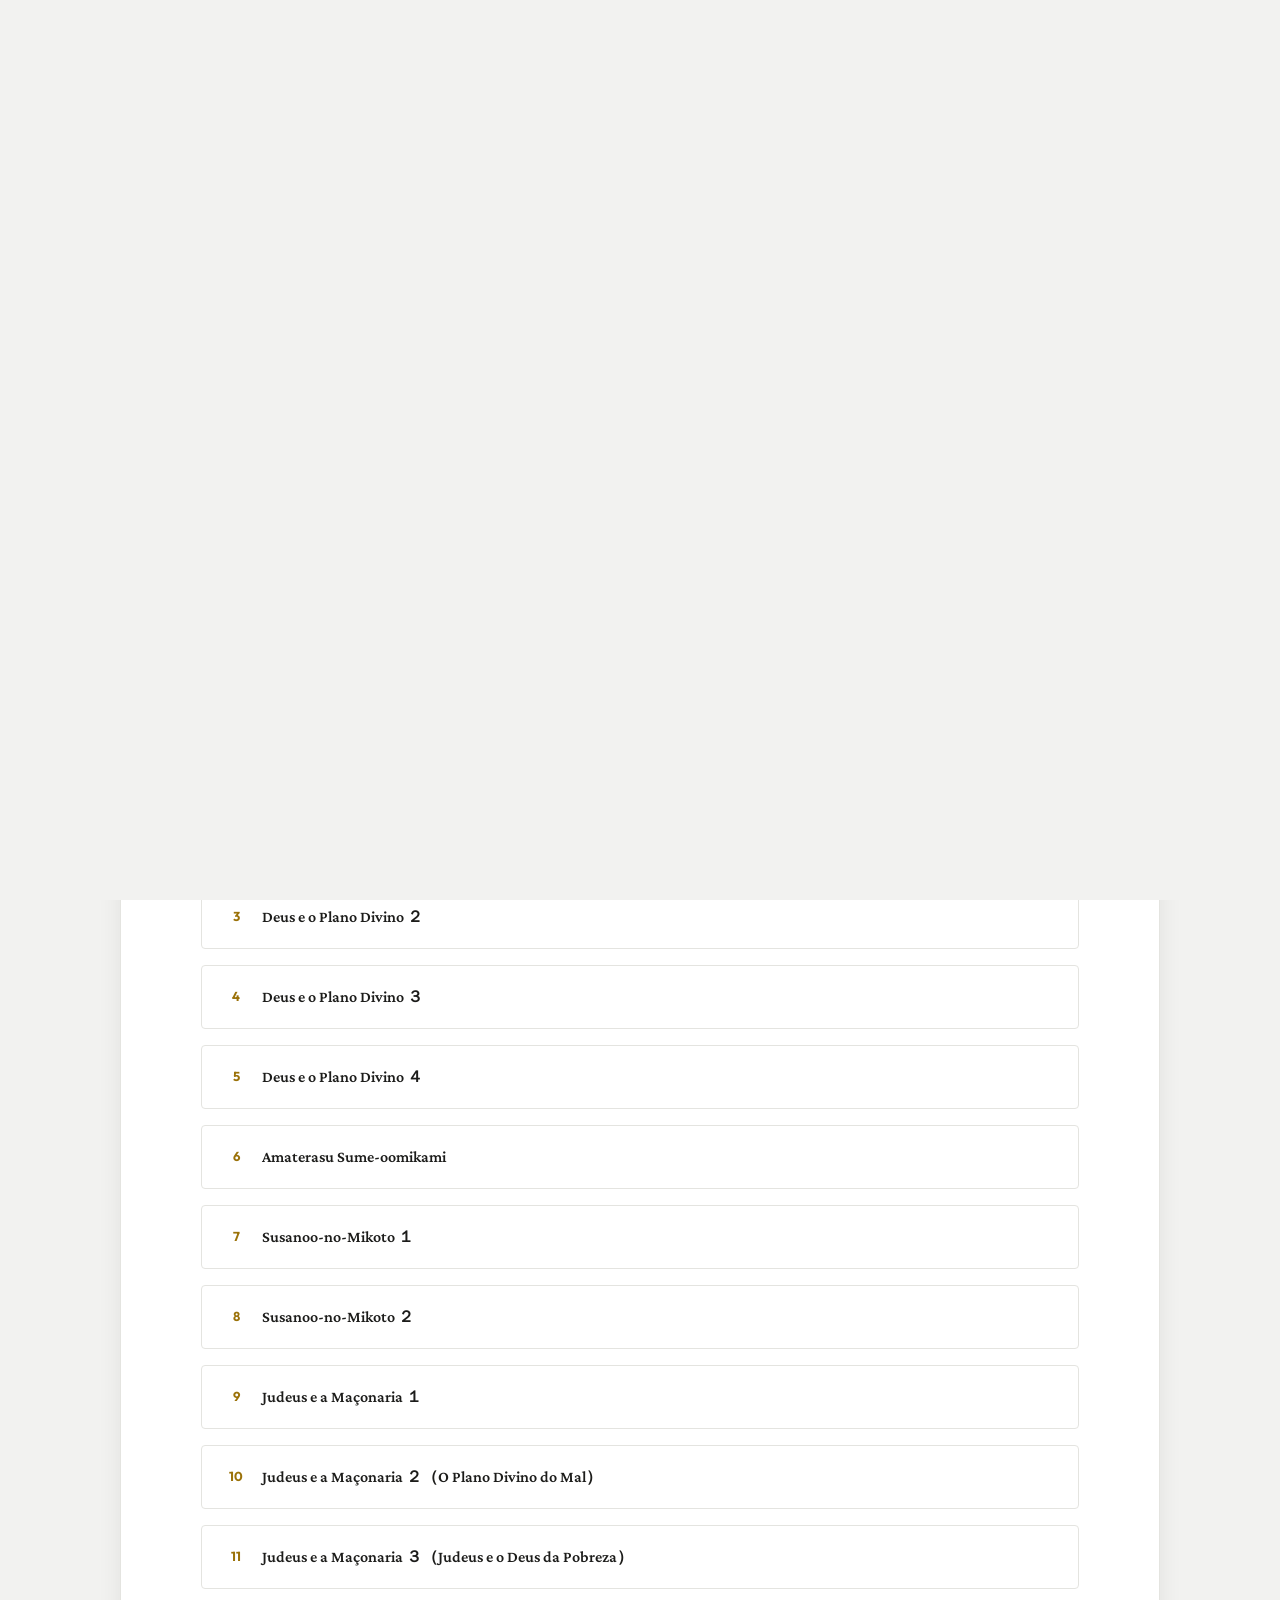
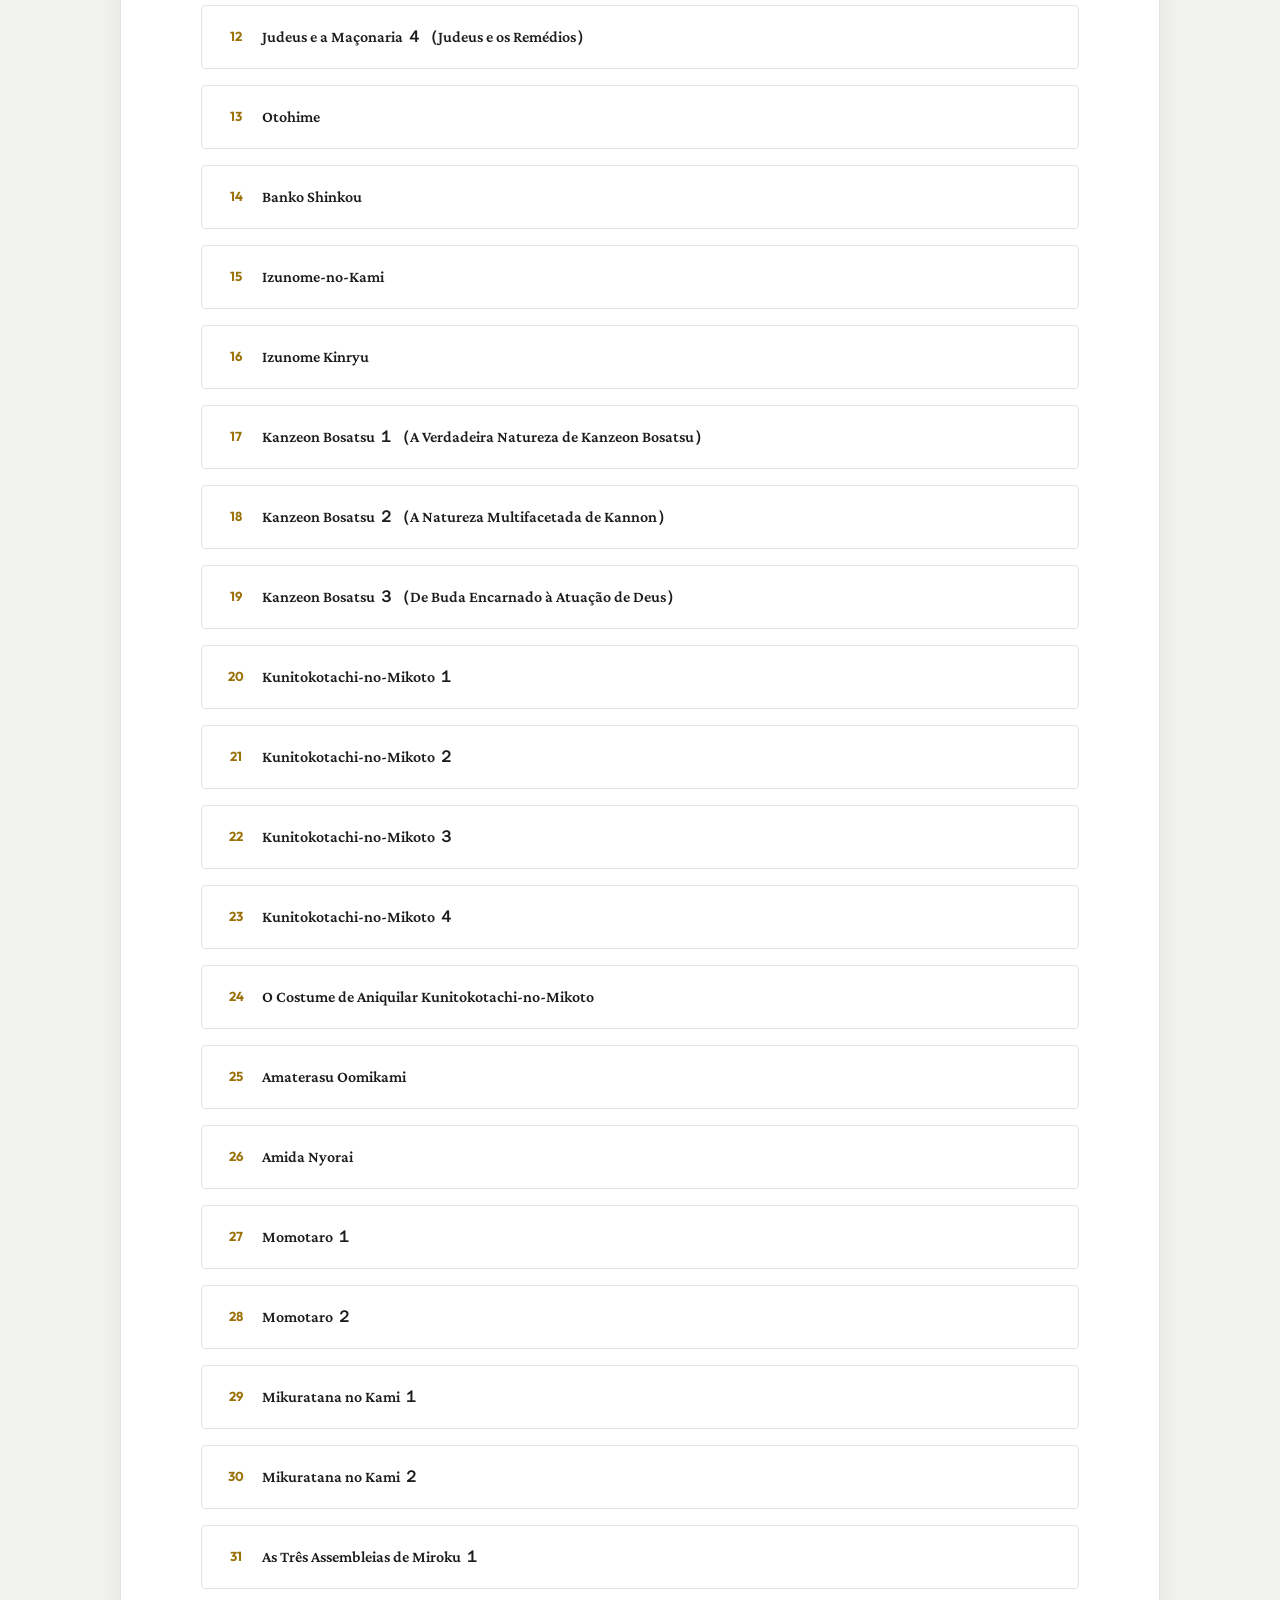
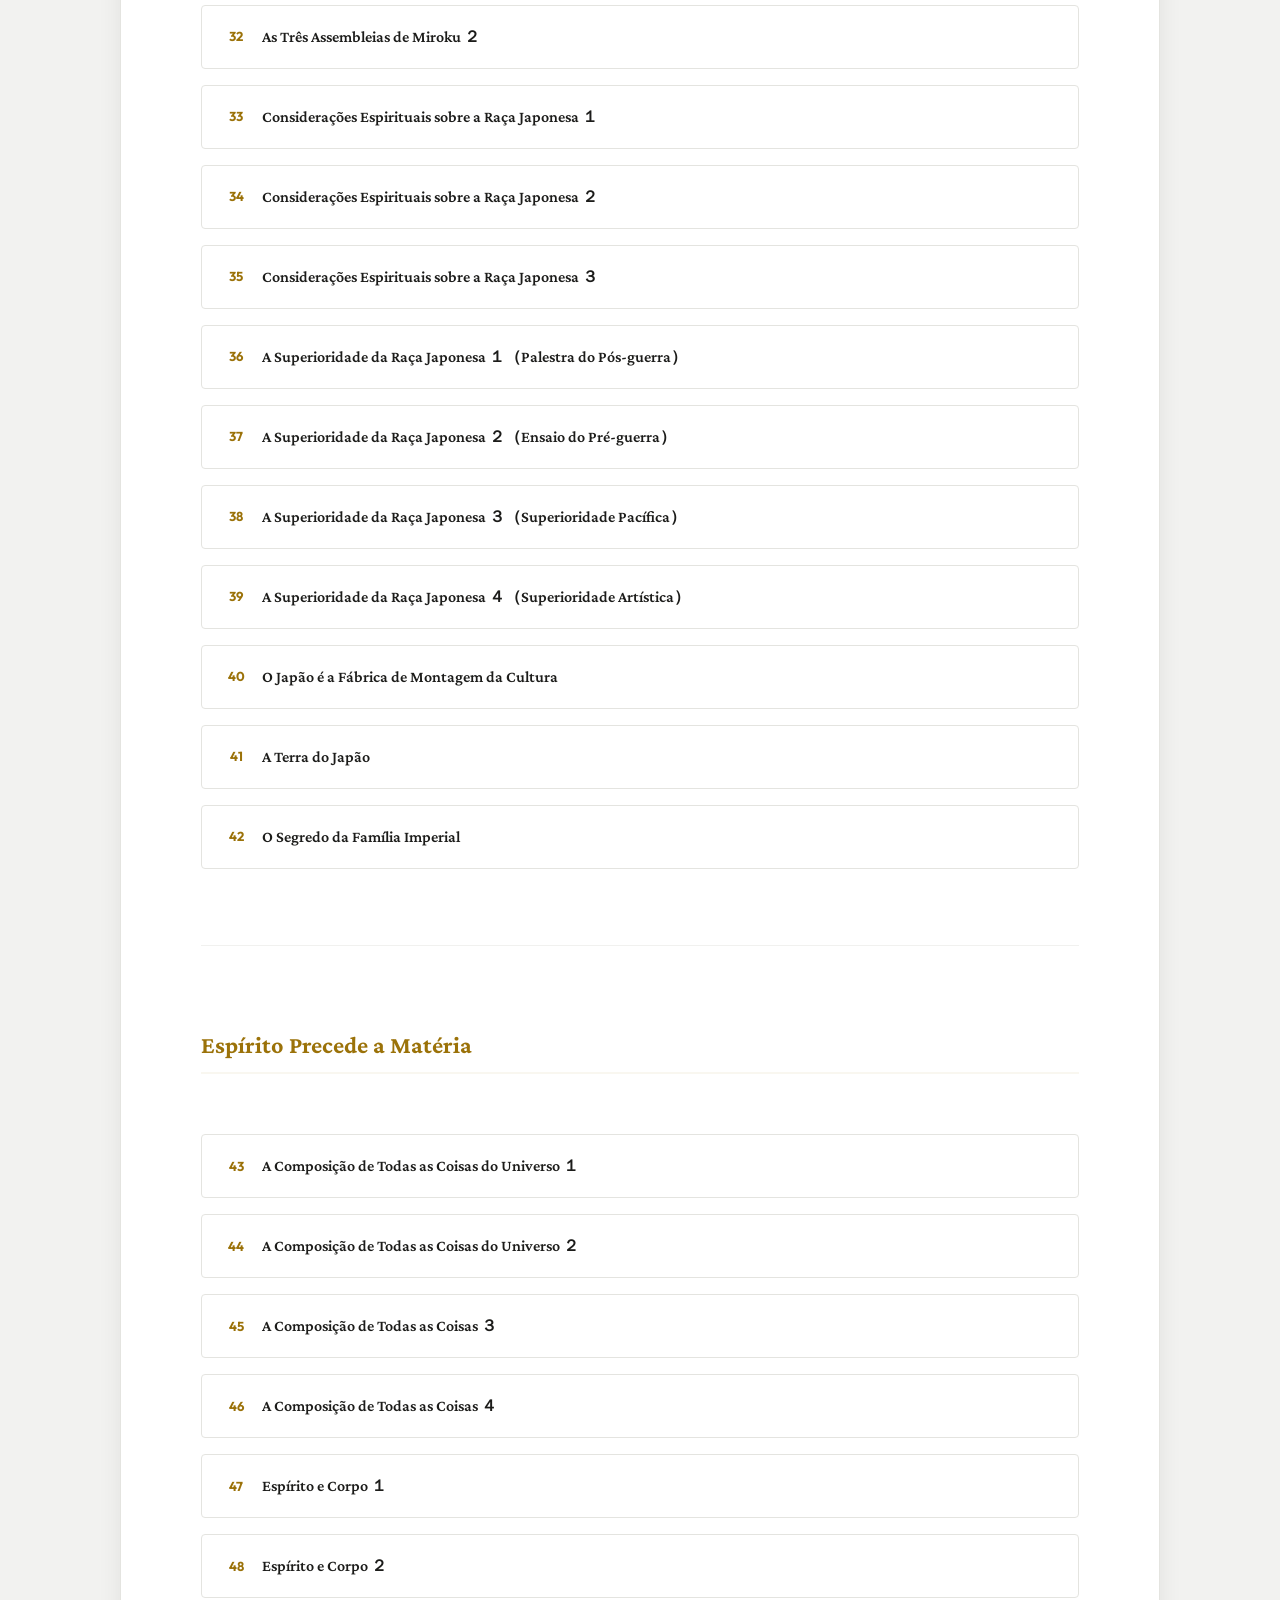
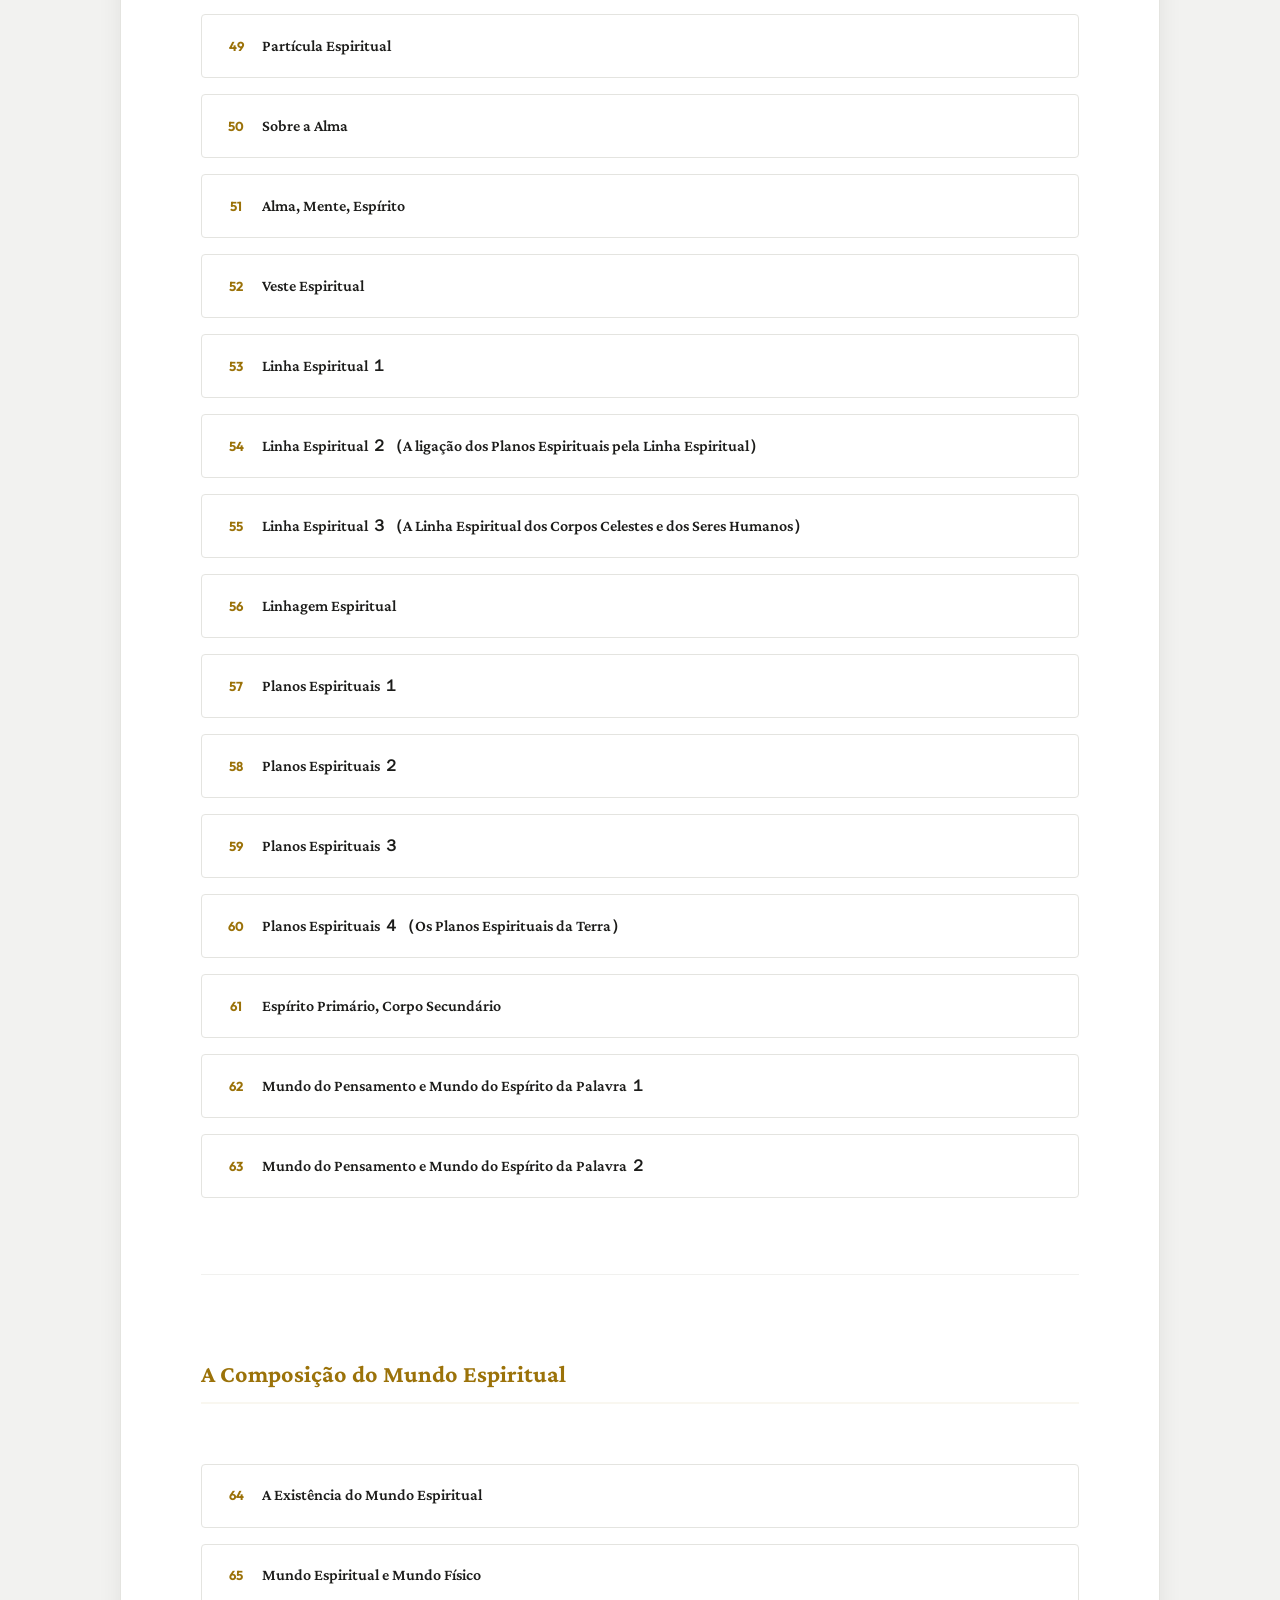
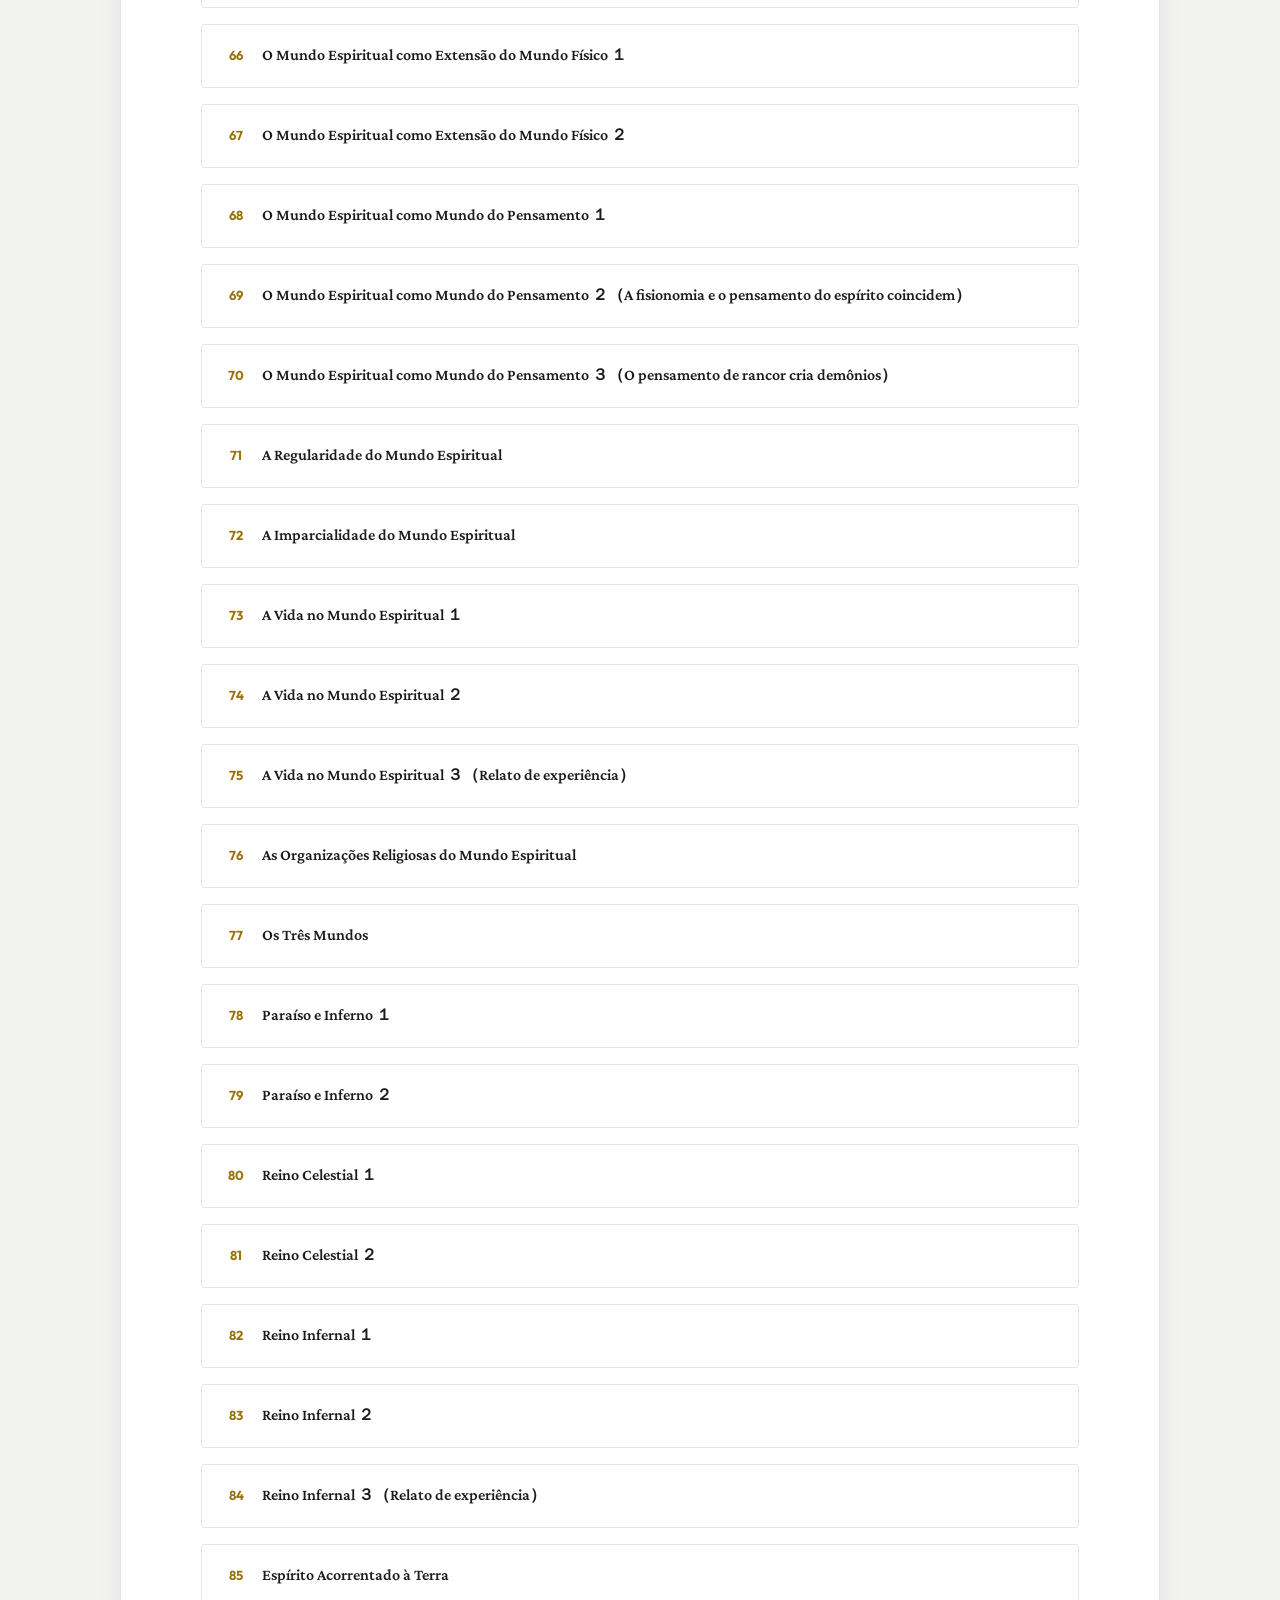
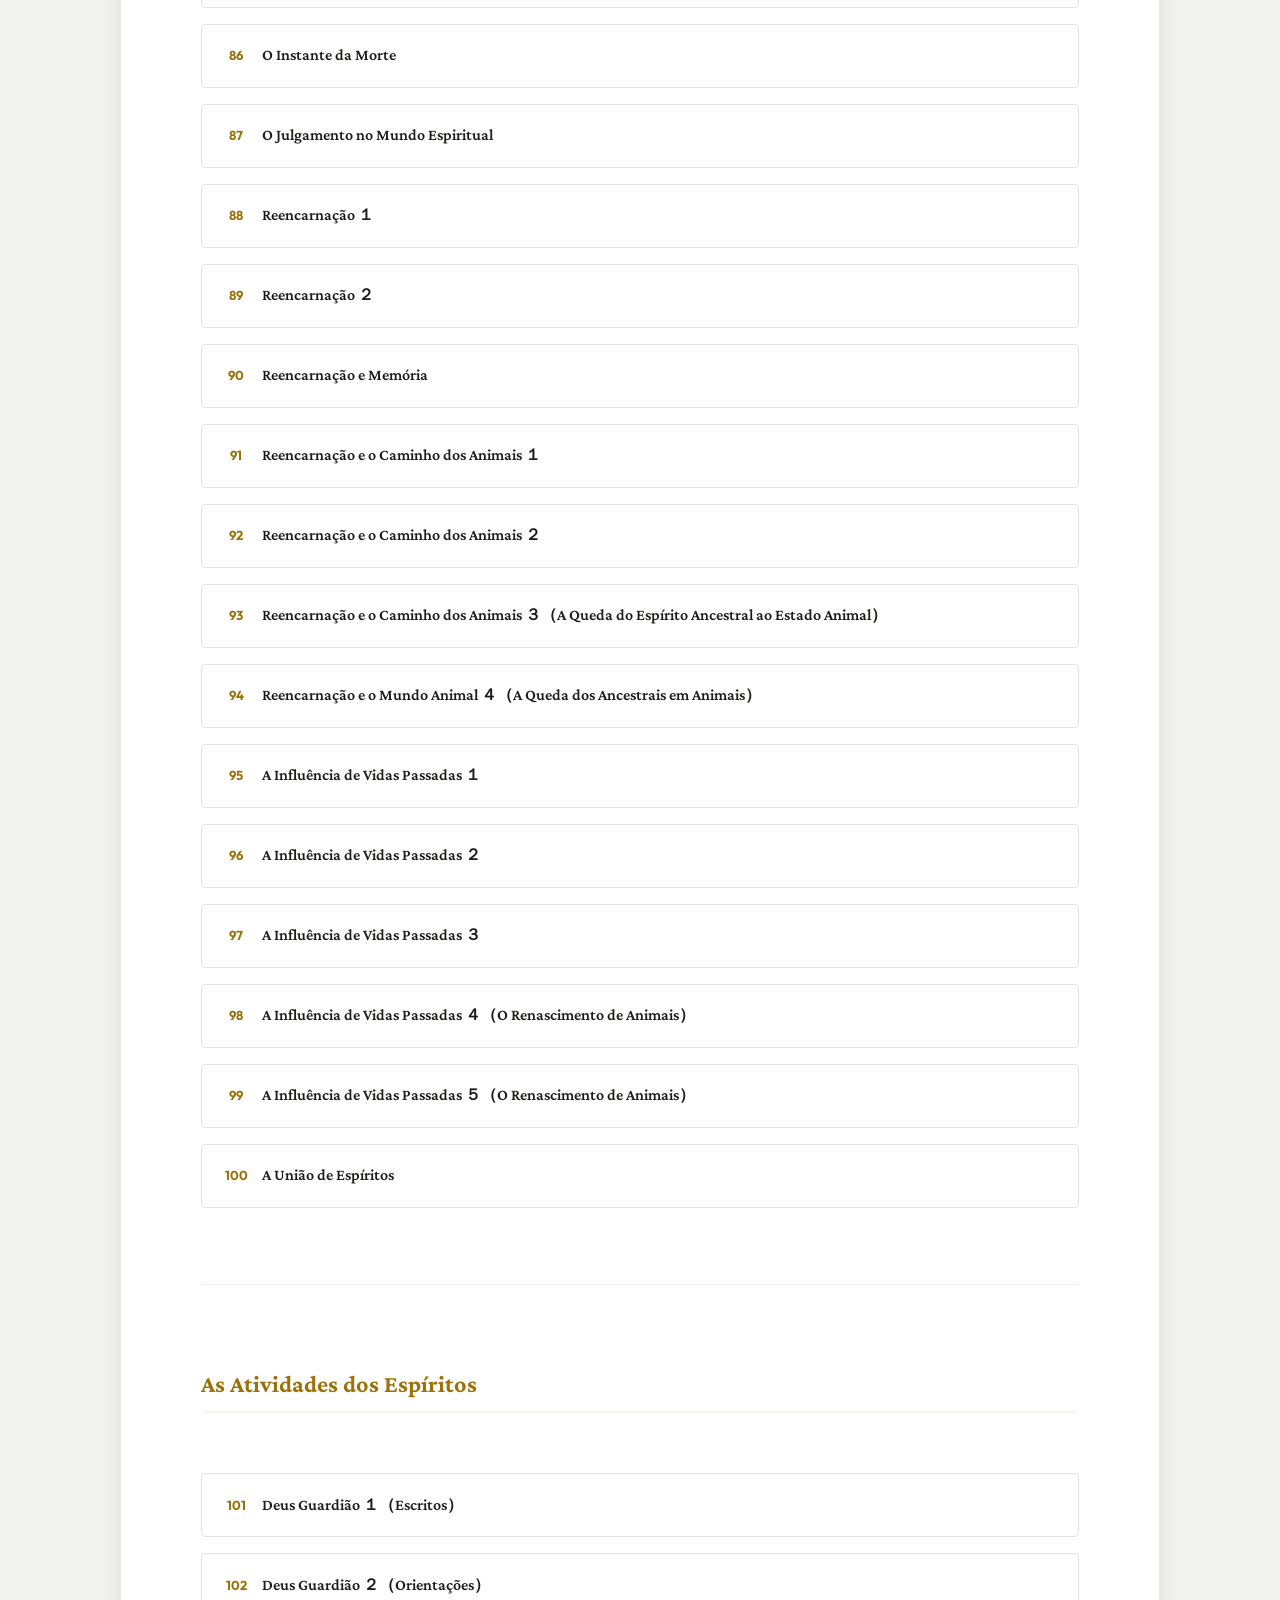
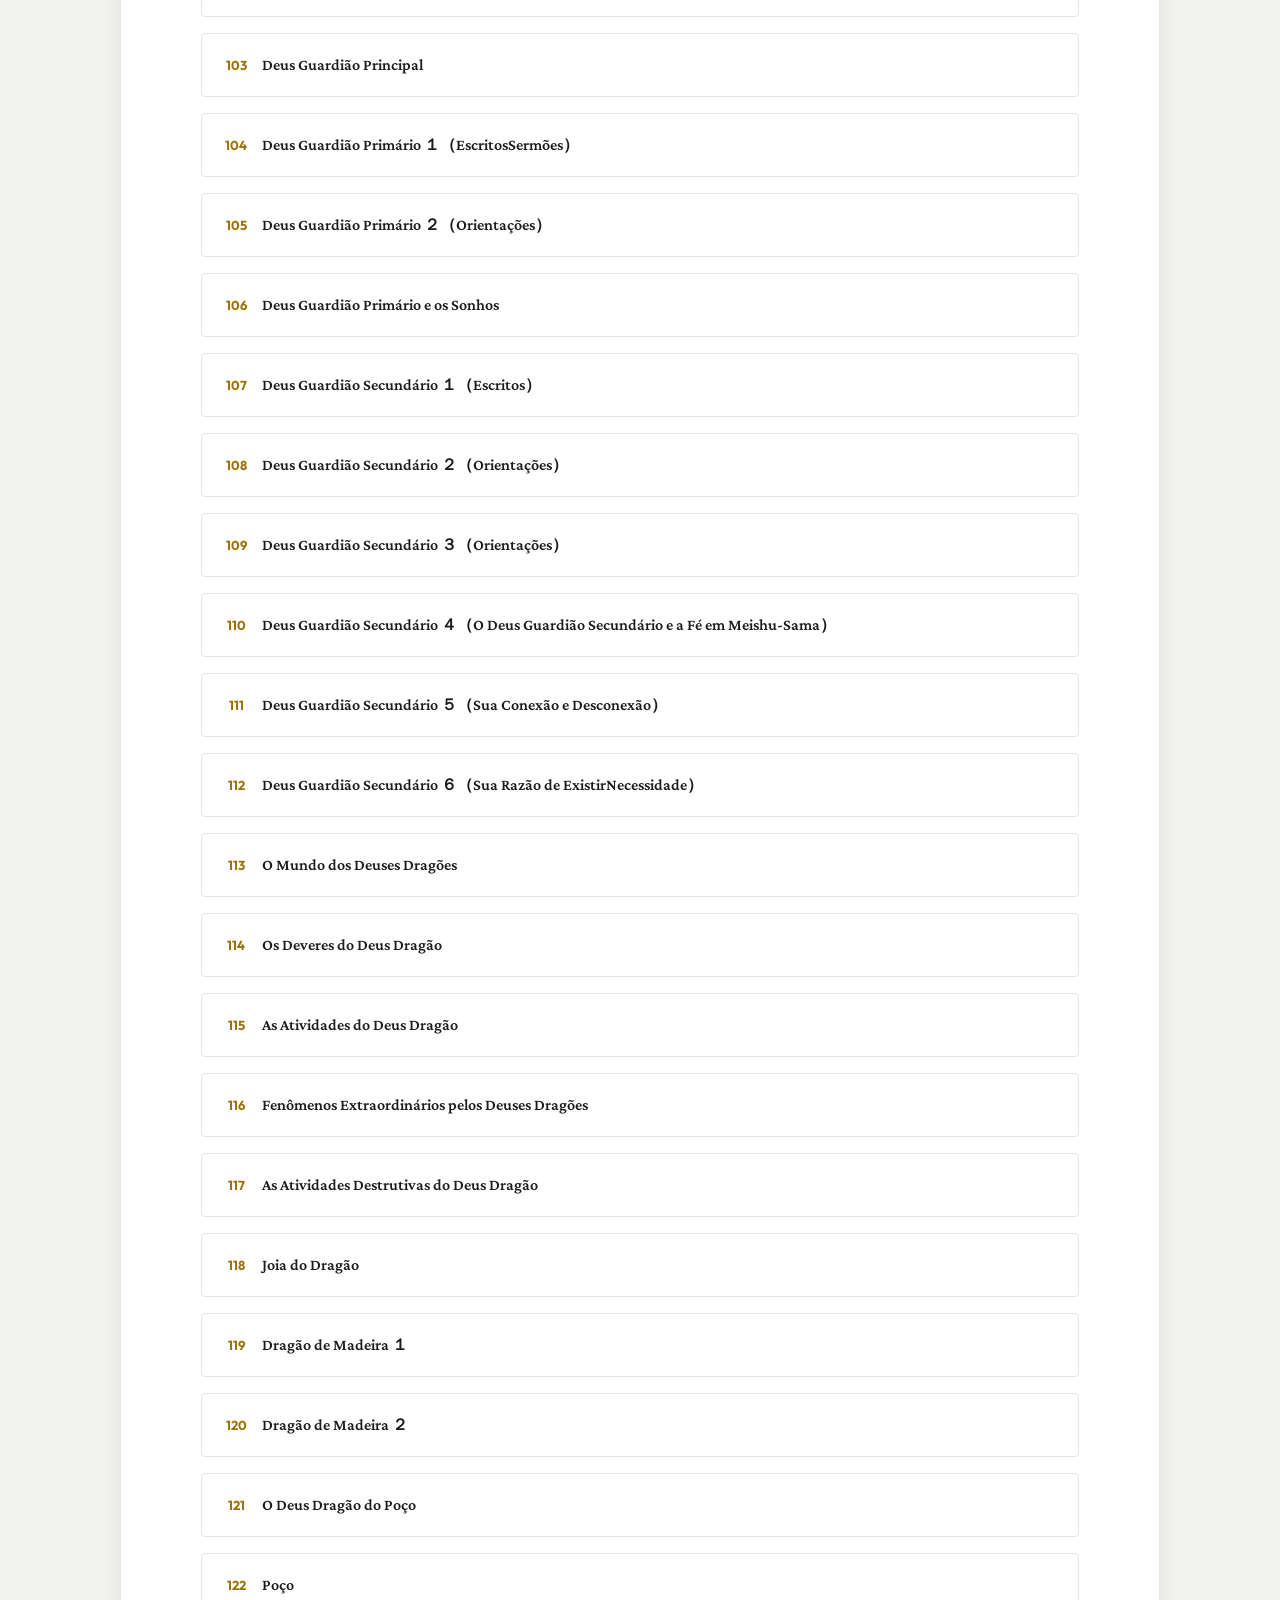
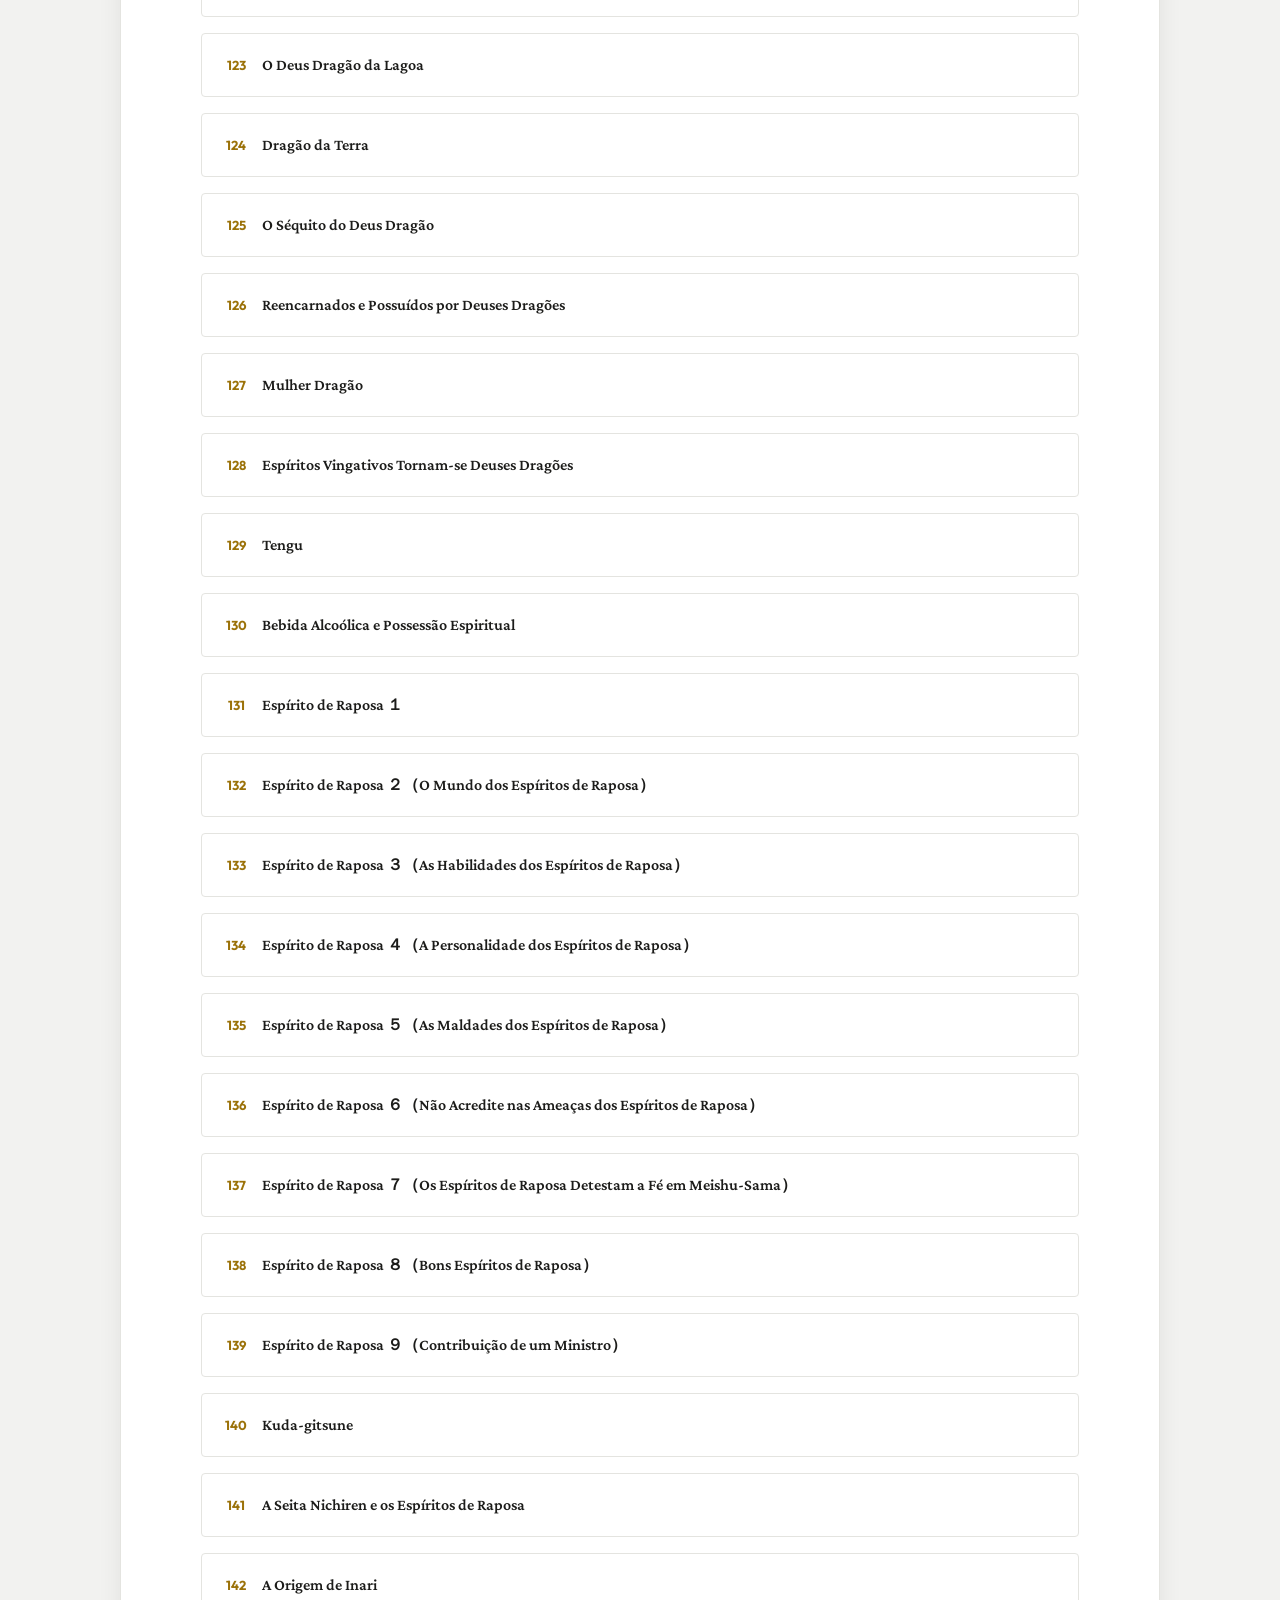
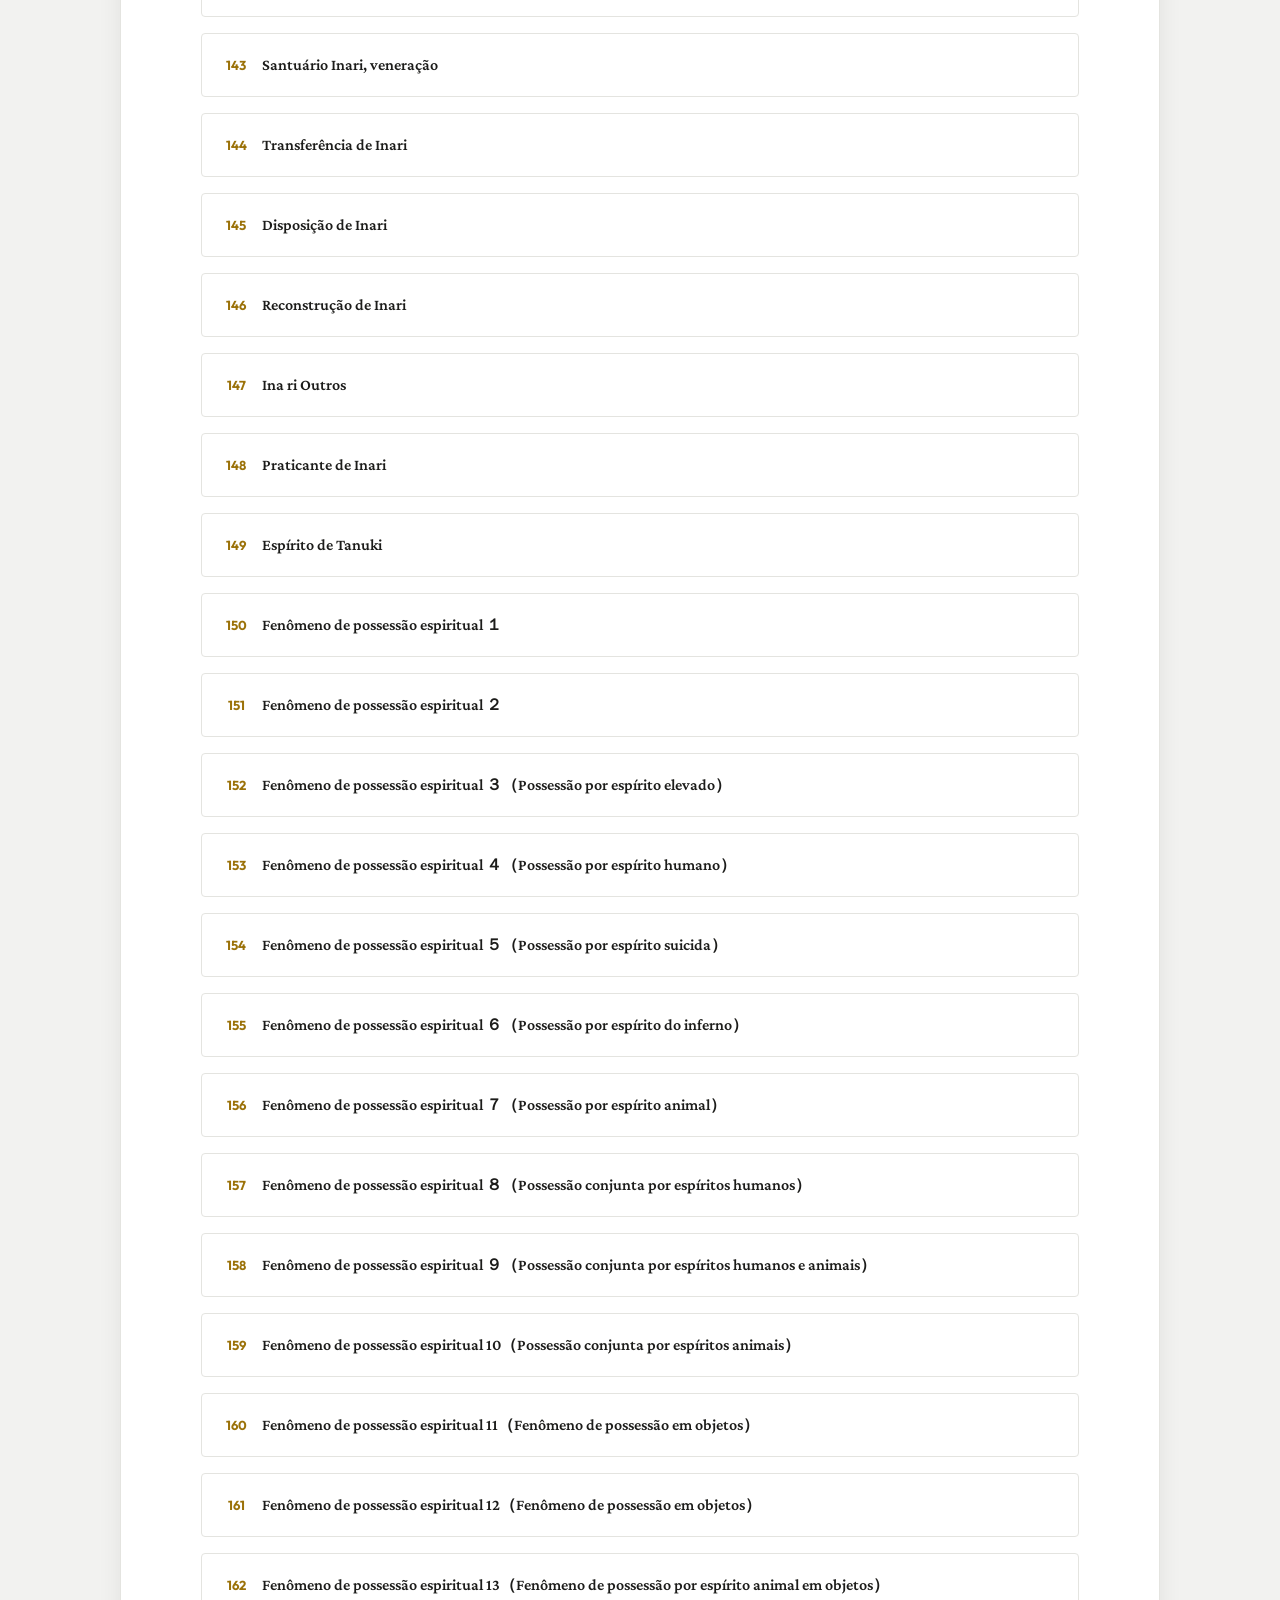
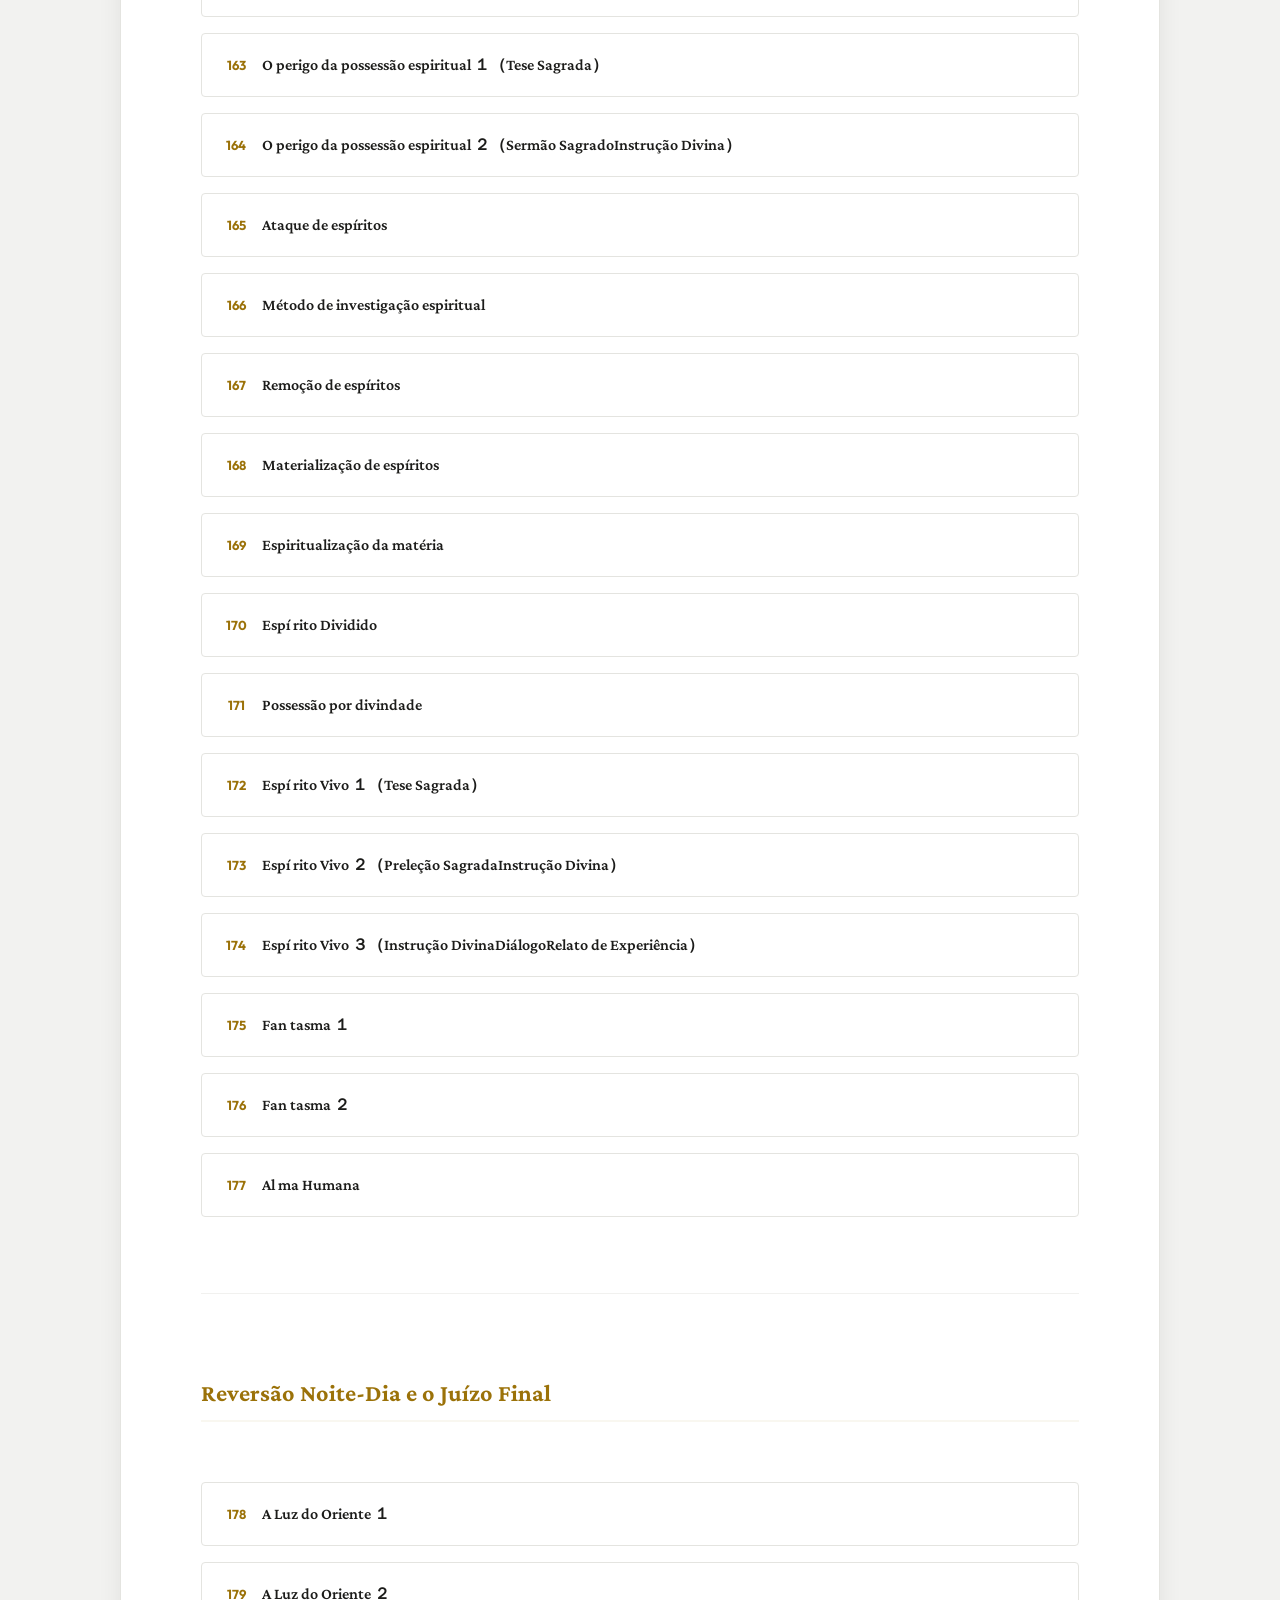
==== commit 074aaa26: "feat: implement global search modal, multi-language support, and additional project pages with updat" ====
--- a/mioshiec1/index.html
+++ b/mioshiec1/index.html
@@ -48,11 +48,9 @@
     </div>
     <header class="header">
         <a href="../index.html" class="header__logo">
-            <div class="logo-circle">
-                <div class="logo-dot"></div>
-            </div>
-            Caminho da Felicidade
+            <svg width="28" height="28" viewBox="0 0 200 200" xmlns="http://www.w3.org/2000/svg" aria-label="Emblema da Comunidade Messiânica Universal"><circle cx="100" cy="100" r="98" fill="#b8860b"/><circle cx="100" cy="100" r="92" fill="#fff"/><rect x="80" y="8" width="40" height="184" fill="#006400"/><rect x="8" y="80" width="184" height="40" fill="#006400"/><circle cx="100" cy="100" r="42" fill="#cc0000"/><circle cx="100" cy="100" r="28" fill="#b8860b"/></svg>
         </a>
+        <a href="../index.html" class="btn-zen" style="text-decoration:none; margin-left:16px;"><svg width="20" height="20" viewBox="0 0 24 24" fill="none" stroke="currentColor" stroke-width="2" stroke-linecap="round" stroke-linejoin="round" style="margin-right:8px"><line x1="19" y1="12" x2="5" y2="12"></line><polyline points="12 19 5 12 12 5"></polyline></svg><span class="lang-pt">Início</span><span class="lang-ja" style="display:none">ホーム</span></a>
         <div class="header__nav">
             <a href="../index.html" style="font-weight:600; opacity:0.7;"><span>⌂ Início</span></a>
             <a href="index.html" style="font-weight:600; opacity:0.7;" data-tooltip="Mundo Espiritual・Espírito Precede a Matéria・Transição da Noite para o Dia・Culto aos Antepassados"><span>Vol 1</span></a>
--- a/css/styles.min.css
+++ b/css/styles.min.css
@@ -1 +1 @@
-.skip-link{background:var(--accent);border-radius:0 0 var(--radius) 0;color:#fff;font-family:var(--font-ui);font-size:.95rem;font-weight:600;left:0;padding:12px 24px;position:absolute;text-decoration:none;top:-100%;z-index:100000}.skip-link:focus{top:0}:root{--font-ui:"Outfit","Noto Sans JP",-apple-system,BlinkMacSystemFont,"Segoe UI",Roboto,sans-serif;--font-serif:"Crimson Pro","Noto Serif JP","Georgia","Times New Roman",serif;--font-sans:"Outfit","Noto Sans JP",-apple-system,BlinkMacSystemFont,"Segoe UI",Roboto,sans-serif;--bg-color:#f2f2f0;--surface:#fff;--surface-rgb:255,255,255;--text-main:#1c1c1a;--text-muted:#8c8a86;--accent:#9b7209;--accent-soft:rgba(155,114,9,.06);--accent-mid:rgba(155,114,9,.14);--border:#e4e4e0;--shadow-premium:0 4px 24px rgba(0,0,0,.07);--shadow-sm:0 1px 8px rgba(0,0,0,.06);--max-width-content:1024px;--container-width:1040px;--nav-height:60px;--radius:4px;--radius-sm:2px;--radius-pill:99px;--ease:cubic-bezier(0.4,0,0.2,1);--reader-font-size:21px;--reader-line-height:1.75;--reader-letter-spacing:normal;--reader-word-spacing:normal;--reader-margins:0px;--reader-text-align:left;--reader-font-weight-override:inherit}[data-theme=dark]{--bg-color:#000;--surface:#111;--surface-rgb:17,17,17;--text-main:#f0f0f0;--text-muted:#888;--accent:#d4af37;--border:#222}[data-theme=quiet]{--bg-color:#404043;--surface:#525255;--surface-rgb:82,82,85;--text-main:#f8f8f8;--text-muted:#d0d0d0;--accent:#d4af37;--border:#636366}[data-theme=paper]{--bg-color:#efe8d6;--surface:#f4eedf;--surface-rgb:244,238,223;--text-main:#1e1d1a;--text-muted:#504e47;--accent:#9b7209;--border:#dbcdba}[data-theme=bold]{--bg-color:#fff;--surface:#fff;--surface-rgb:255,255,255;--text-main:#000;--text-muted:#444;--accent:#000;--border:#ccc}[data-theme=bold] .plain-text,[data-theme=bold] .topic-content,[data-theme=bold] body{font-weight:700!important;letter-spacing:-.01em}[data-theme=bold] .topic-title-large,[data-theme=bold] b,[data-theme=bold] h1,[data-theme=bold] h2,[data-theme=bold] h3{font-weight:900!important}[data-theme=calm]{--bg-color:#dfcdae;--surface:#eaddc8;--surface-rgb:234,221,200;--text-main:#4a3a2a;--text-muted:#5a4a38;--accent:#8b5a2b;--border:#c8b098}[data-theme=focus]{--bg-color:#fff;--surface:#fff;--surface-rgb:255,255,255;--text-main:#000;--text-muted:#666;--accent:#000;--border:#e5e5e0;--font-serif:var(--font-sans)}[data-mode=dark]{--bg-color:#121212;--surface:#1e1e1e;--surface-rgb:30,30,30;--text-main:#e0e0e0;--text-muted:#888;--accent:#b8860b;--border:#333}[data-mode=dark][data-theme=light],[data-mode=dark][data-theme=original]{--bg-color:#1a1a1a;--surface:#242424;--surface-rgb:36,36,36;--text-main:#d4d4d4;--text-muted:#8e8e93;--accent:#d4af37;--border:#3a3a3c}[data-mode=dark][data-theme=quiet]{--bg-color:#2d2d2f;--surface:#38383a;--surface-rgb:56,56,58;--text-main:#c8c8c8;--text-muted:#999;--accent:#d4af37;--border:#4a4a4c}[data-mode=dark][data-theme=paper]{--bg-color:#2a2824;--surface:#36332e;--surface-rgb:54,51,46;--text-main:#c0b9a8;--text-muted:#8f8877;--accent:#d4af37;--border:#4a463f}[data-mode=dark][data-theme=bold]{--bg-color:#000;--surface:#151515;--surface-rgb:21,21,21;--text-main:#fff;--text-muted:#aaa;--accent:#fff;--border:#333}[data-mode=dark][data-theme=calm]{--bg-color:#3b3326;--surface:#4a4032;--surface-rgb:74,64,50;--text-main:#d4c4b0;--text-muted:#9a8a7a;--accent:#d4af37;--border:#5a4e3e}[data-mode=dark][data-theme=focus]{--bg-color:#000;--surface:#0a0a0a;--surface-rgb:10,10,10;--text-main:#bebebe;--text-muted:#888;--accent:#8a8a8c;--border:#1a1a1a;--font-serif:var(--font-sans)}*,:after,:before{box-sizing:border-box;margin:0;padding:0}html{scroll-behavior:smooth;scroll-padding-top:calc(var(--nav-height) + 24px)}body,html{overflow-x:hidden;width:100%}body{background:var(--bg-color);color:var(--text-main);font-family:var(--font-ui);font-size:16px;line-height:1.6;-webkit-font-smoothing:antialiased;position:relative;transition:background .5s var(--ease),color .5s var(--ease)}.header{backdrop-filter:saturate(180%) blur(20px);-webkit-backdrop-filter:saturate(180%) blur(20px);background:var(--surface-80);border-bottom:1px solid var(--border);display:-webkit-box;display:-webkit-flex;height:60px;left:0;position:fixed;top:0;width:100%;-webkit-box-pack:justify;-webkit-justify-content:space-between;justify-content:space-between;-webkit-box-align:center;-webkit-align-items:center;-webkit-column-gap:16px;column-gap:16px;gap:16px;padding:0 16px;-webkit-transform:translateZ(0);transform:translateZ(0);z-index:2000}.header,.header__actions{align-items:center;display:flex}.header__actions{flex-shrink:0;gap:4px}.header__logo{align-items:center;border-radius:8px;color:var(--text-main);display:flex;flex:1;font-size:1.05rem;font-weight:700;gap:8px;letter-spacing:-.02em;text-decoration:none;white-space:nowrap}.header__logo:focus-visible{outline:2px solid var(--accent);outline-offset:4px}.logo-circle{align-items:center;border:1.5px solid var(--accent);border-radius:50%;display:flex;height:28px;justify-content:center;width:28px}.logo-dot{background-color:var(--accent);border-radius:50%;height:8px;width:8px}.header__nav{display:none}.header__nav a{align-items:center;color:var(--text-muted);display:inline-flex;font-size:13px;font-weight:500;height:100%;letter-spacing:.5px;position:relative;text-decoration:none;transition:all .3s var(--ease)}.header__nav a span{padding:4px 0;position:relative}.header__nav a span:after{background:var(--accent);bottom:0;content:"";height:1.5px;left:0;position:absolute;transition:width .3s var(--ease);width:0}.header__nav a:hover{color:var(--text-main)}.header__nav a:hover span:after,.main{width:100%}.main{box-sizing:border-box;display:flex;justify-content:center;min-height:calc(100vh - var(--nav-height));padding:60px 40px}.content-wrapper{display:grid;gap:40px;grid-template-columns:1fr;max-width:var(--container-width);width:100%}.glass-pane{animation:fadeIn .8s var(--ease);background:var(--surface);border:1px solid var(--border);border-radius:var(--radius);box-shadow:var(--shadow-premium);padding:80px}#login-overlay{align-items:center;backdrop-filter:blur(40px);background:var(--bg-color);display:flex;height:100vh;justify-content:center;left:0;position:fixed;top:0;width:100vw;z-index:5000}.login-card{background:var(--surface);border:1px solid var(--border);border-radius:var(--radius);box-shadow:var(--shadow-premium);max-width:400px;padding:48px;text-align:center;width:90%}.login-card h2{font-family:var(--font-serif);margin-bottom:24px}.login-input{background:var(--bg-color);border:1px solid var(--border);border-radius:8px;color:var(--text-main);font-size:1rem;margin-bottom:16px;padding:12px 16px;text-align:center;width:100%}.login-button{background:var(--accent);border:none;border-radius:8px;color:#fff;cursor:pointer;font-weight:600;padding:12px;transition:opacity .2s;width:100%}.login-button:hover{opacity:.9}.index-title{color:var(--text-main);font-family:var(--font-serif);font-size:clamp(22px,6vw,42px);margin-bottom:56px;overflow-wrap:break-word;text-align:center;word-wrap:break-word;max-width:100%;padding:0 10px}.mobile-br{display:none}.section-label{color:var(--accent);display:block;font-size:12px;font-weight:600;letter-spacing:2px;margin-bottom:24px;text-align:center;text-transform:uppercase}.topic-list{display:grid;gap:16px}.topic-card{align-items:center;background:var(--card-bg);border:1px solid var(--border);border-radius:var(--radius);display:flex;gap:12px;min-height:64px;padding:16px 20px;text-decoration:none;transition:all .3s ease}.topic-card:hover{background:var(--accent-soft);border-color:var(--accent);box-shadow:var(--shadow-sm)}.topic-card:focus-visible{background:var(--accent-soft);border-color:var(--accent);outline:2px solid var(--accent);outline-offset:2px}.topic-card__icon{align-items:center;background:var(--accent-light);border-radius:50%;color:var(--accent);display:flex;font-family:var(--font-ui);font-size:13px;font-weight:700;height:28px;justify-content:center;min-width:28px;width:28px}.topic-card__title{color:var(--text-main);flex:1;font-family:var(--font-serif);font-size:16px;font-weight:600;line-height:1.4;min-width:0;word-wrap:break-word;overflow-wrap:break-word}.section-header{color:var(--text-main);font-size:22px;margin:40px 0 16px}.section-header,h2.section-header{border-bottom:2px solid var(--accent-soft);display:block;font-family:var(--font-serif);font-weight:700;padding-bottom:8px}h2.section-header{color:var(--accent);font-size:1.5rem;margin:32px 0 16px}.plain-text{color:var(--text-muted);font-size:15px;line-height:1.5;margin-bottom:8px;margin-top:12px}.group-spacer{height:32px;width:100%}.volume-stats-footer{margin-top:56px;padding-top:40px}.stats-header{align-items:center;display:flex;flex-wrap:wrap;gap:12px;justify-content:space-between;margin-bottom:28px}.stats-title{color:var(--text-muted);font-family:var(--font-serif);font-size:15px;font-weight:600;letter-spacing:1px;text-transform:uppercase}.stats-totals{display:flex;gap:24px}.stats-total-item{align-items:center;display:flex;flex-direction:column;gap:2px}.stats-total-number{color:var(--accent);font-family:var(--font-ui);font-size:14px;font-weight:700;line-height:1}.stats-total-label{color:var(--text-muted);font-size:11px;font-weight:500;letter-spacing:1px;text-transform:uppercase}.stats-grid{display:grid;gap:8px;grid-template-columns:repeat(auto-fill,minmax(300px,1fr))}.stat-row{align-items:flex-start;background:var(--accent-soft);border-radius:8px;display:flex;flex-direction:column;gap:4px;padding:10px 14px;transition:background .2s ease}.stat-row:hover{background:rgba(184,134,11,.15)}.stat-section-name{color:var(--text-main);font-size:13px;font-weight:400;line-height:1.3}.stat-section-count{color:var(--accent);font-family:var(--font-ui);font-size:13px;font-weight:700}.vol-random-btn{align-items:center;background:var(--surface);border:1px solid var(--border);border-radius:10px;bottom:20px;color:var(--text-muted);cursor:pointer;display:flex;height:34px;justify-content:center;opacity:0;position:absolute;right:20px;transform:scale(.9);transition:opacity .2s var(--ease),transform .2s var(--ease),border-color .2s,color .2s,background .2s;width:34px}.topic-card:hover .vol-random-btn{opacity:1;transform:scale(1)}.vol-random-btn:hover{background:var(--accent-soft);border-color:var(--accent);color:var(--accent);transform:scale(1.08)}.topic-card{position:relative}@media (max-width:600px){.stats-grid{grid-template-columns:1fr}.stats-totals{gap:16px}}#readerContainer{margin:0 auto;max-width:var(--max-width-content);overflow-wrap:anywhere;overflow-x:hidden;word-break:break-word}#readerContainer.comparison-active{max-width:1400px}#readerContainer.comparison-active mark.user-highlight{background:none!important;border:none!important;cursor:default!important;margin:0!important;padding:0!important}.comparison-labels{background:var(--bg-color);border-bottom:2px solid var(--border);display:grid;gap:0 24px;grid-template-columns:1fr 1fr;margin-bottom:8px;padding:8px 0;position:sticky;top:var(--nav-height,60px);z-index:5}.comparison-labels span{color:var(--text-muted);font-size:.75rem;font-weight:600;letter-spacing:1px;text-transform:uppercase}.comparison-grid{display:grid;gap:0 32px;grid-template-columns:1fr 1fr}.comparison-row{display:contents}.comparison-interleaved{display:none}.comparison-cell{border-bottom:1px solid var(--border);font-family:var(--font-serif);font-size:var(--reader-font-size,18px);line-height:var(--reader-line-height,1.6);padding:12px 0}.comparison-cell p{margin:0 0 .5em}.comparison-cell p:last-child{margin-bottom:0}.comparison-cell.ja{border-right:1px solid var(--border);padding-right:32px}@media (max-width:767px){#readerContainer.comparison-active{max-width:100%}.comparison-grid,.comparison-labels{display:none}.comparison-interleaved{display:block}.comparison-pair{margin-bottom:20px}.comparison-cell{border-bottom:none;padding:0}.comparison-cell.ja{background:var(--accent-soft,rgba(0,0,0,.04));border-radius:var(--radius);border-right:none;font-size:.92em;margin-bottom:6px;padding:12px 16px}.comparison-cell.pt{border-bottom:1px solid var(--border);padding:4px 0 16px}}.reader-container{font-size:var(--reader-font-size);padding-left:var(--reader-margins);padding-right:var(--reader-margins)}.breadcrumbs{color:var(--text-muted);display:flex;font-size:12px;gap:8px;letter-spacing:1px;margin-bottom:48px;text-transform:uppercase}.breadcrumbs span{color:var(--border)}.breadcrumbs a{color:inherit;text-decoration:none;transition:color .2s}.breadcrumbs a:hover{color:var(--accent)}.topic-header{margin-bottom:64px;text-align:center}.topic-header *{color:inherit}.topic-title-large{color:var(--text-main)!important;font-family:var(--font-serif);font-size:calc(var(--reader-font-size)*2);font-weight:700;line-height:1.2;margin-bottom:16px}.topic-meta{color:var(--text-muted);font-size:14px;letter-spacing:.5px}.topic-content{color:var(--text-main);font-family:var(--font-serif);font-size:var(--reader-font-size);font-weight:var(--reader-font-weight-override,400);letter-spacing:var(--reader-letter-spacing);line-height:var(--reader-line-height);overflow-wrap:anywhere;text-align:var(--reader-text-align);word-break:break-word;word-spacing:var(--reader-word-spacing)}.topic-content b{font-weight:700}.topic-content br{line-height:.5em}.topic-content p{margin-bottom:1em}.topic-content p:last-child{margin-bottom:0}.loading-progress{background:var(--border);border-radius:2px;display:none;height:4px;margin:16px 0;overflow:hidden;width:100%}.loading-progress-bar{background:var(--accent);height:100%;transition:width .3s ease;width:0}.btn-zen{align-items:center;background:transparent;border:1px solid var(--border);border-radius:var(--radius);color:var(--accent);cursor:pointer;display:flex;font-family:var(--font-sans);gap:8px;overflow:hidden;padding:8px 16px;position:relative;text-align:left;text-overflow:ellipsis;white-space:nowrap}.btn-zen:hover{background:rgba(184,134,11,.05);border-color:var(--accent)}.btn-zen:focus-visible{background:rgba(184,134,11,.05);border-color:var(--accent);outline:2px solid var(--accent);outline-offset:2px}.btn-zen option{background:var(--surface);color:var(--text-main)}.btn-zen.active{background:var(--text-main);border-color:var(--text-main);color:var(--surface)}.btn-random-hero{align-items:center;background:transparent;border:1px solid var(--accent);border-radius:var(--radius);color:var(--accent);cursor:pointer;display:inline-flex;font-family:var(--font-ui);font-size:.92rem;font-weight:500;gap:10px;letter-spacing:.08em;padding:12px 28px;text-transform:uppercase;transition:background .25s var(--ease),color .25s var(--ease)}.btn-random-hero:hover{background:var(--accent);color:#fff}.btn-random-hero:active{opacity:.9}.btn-random-hero:focus-visible{background:var(--accent);color:#fff;outline:2px solid var(--accent);outline-offset:3px}.btn-random-hero:focus-visible svg{opacity:1}.btn-random-hero .lang-ja{letter-spacing:normal;text-transform:none}.btn-random-hero svg{flex-shrink:0;opacity:.85}.search-modal-overlay{align-items:flex-start;backdrop-filter:blur(4px);-webkit-backdrop-filter:blur(4px);background:rgba(0,0,0,.6);bottom:0;display:flex;justify-content:center;left:0;opacity:0;padding-top:10vh;position:fixed;right:0;top:0;transition:opacity .3s ease,visibility .3s ease;visibility:hidden;z-index:99999}.search-modal-overlay.active{opacity:1;visibility:visible}.search-modal{background:var(--surface);border-radius:var(--radius);box-shadow:var(--shadow-premium);display:flex;flex-direction:column;max-height:80vh;max-width:680px;overflow:hidden;position:relative;transform:translateY(-20px);transition:transform .3s var(--ease);width:100%}.modal-close-btn,.search-close{border-radius:50%;color:var(--text-muted);font-size:22px;height:36px;line-height:1;position:absolute;right:12px;top:12px;transition:all .2s var(--ease);width:36px;z-index:10}.mobile-fav-btn,.mobile-search-btn,.modal-close-btn,.search-close{align-items:center;background:transparent;border:none;cursor:pointer;display:flex;justify-content:center}.mobile-fav-btn,.mobile-search-btn{color:var(--text-main);padding:8px;transition:opacity .2s var(--ease)}.mobile-fav-btn:active,.mobile-search-btn:active{opacity:.6}.mobile-fav-btn#mobileFavoriteBtn.active{color:var(--accent)}.modal-close-btn:hover,.search-close:hover{background:var(--accent-soft);color:var(--accent)}.search-modal-overlay.active .search-modal{transform:translateY(0)}.search-header{border-bottom:1px solid var(--border);display:flex;flex-direction:column;gap:16px;padding:16px 48px 16px 24px}.search-input-row{width:100%}.search-filters,.search-input-row{align-items:center;display:flex;gap:16px}.search-filters{color:var(--text-muted);font-family:var(--font-ui);font-size:.95rem}.filter-label{align-items:center;cursor:pointer;display:flex;gap:6px;transition:color .2s}.filter-label:hover{color:var(--text-main)}.filter-label input[type=radio]{accent-color:var(--accent);cursor:pointer}.search-input{background:transparent;border:none;color:var(--text-main);flex:1;font-family:var(--font-ui);font-size:1.2rem;outline:none}.search-input::placeholder{color:var(--text-muted)}#searchClear{background:transparent;border:1px solid var(--border);border-radius:var(--radius);color:var(--accent);cursor:pointer;flex-shrink:0;font-family:var(--font-ui);font-size:.9rem;padding:4px 12px;transition:all .2s;white-space:nowrap}#searchClear:hover{background:var(--accent-soft);border-color:var(--accent)}#historyClearAll:hover{background:var(--accent);color:#fff}.search-results{flex:1;list-style:none;margin:0;overflow-y:auto;padding:0}.search-result-item{border-bottom:1px solid var(--border);color:inherit;display:block;padding:16px 24px;text-decoration:none;transition:background .2s}.search-result-item:hover{background:rgba(184,134,11,.05)}.search-result-item.is-focused,.search-result-item:focus-visible{background:rgba(184,134,11,.08);outline:2px solid var(--accent);outline-offset:-2px}.search-count{color:var(--text-muted);font-family:var(--font-ui);font-size:.82rem;min-height:1.2em;padding:6px 24px 0}.search-result-title{color:var(--accent);font-family:var(--font-serif);font-size:1.1rem;font-weight:600;margin-bottom:4px}.search-result-context{color:var(--text-muted);display:-webkit-box;font-size:.9rem;-webkit-line-clamp:2;line-clamp:2;line-height:1.5;-webkit-box-orient:vertical;overflow:hidden}.search-empty,.search-loading{color:var(--text-muted);font-style:italic;padding:32px;text-align:center}.search-load-more{border-top:1px solid var(--border);margin-top:8px;padding:16px;text-align:center}.btn-load-more{background:var(--accent-soft);border:1px solid var(--accent);border-radius:8px;color:var(--accent);cursor:pointer;font-family:var(--font-ui);font-size:.9rem;font-weight:500;padding:8px 20px;transition:all .2s ease}.btn-load-more:hover{background:var(--accent);color:#fff}.load-more-hint{color:var(--text-muted);display:block;font-size:.8rem;margin-top:4px}@media (max-width:767px){.search-header{gap:12px;padding:16px 16px 12px}.search-input-row{gap:10px}.search-input{font-size:1rem;padding:8px 0}.search-filters{flex-wrap:wrap;font-size:.85rem;gap:12px}#searchClear{font-size:.8rem;padding:3px 10px}.search-result-item{padding:14px 16px}.search-result-title{font-size:1rem}.search-result-context{font-size:.85rem}.search-count{font-size:.78rem;padding:4px 16px 0}.modal-close-btn,.search-close{height:32px;right:8px;top:8px;width:32px}.search-ghost{font-size:1rem}}@media (max-width:375px){.search-header{gap:10px;padding:14px 12px 10px}.search-input-row{gap:8px}.search-filters{font-size:.8rem;gap:8px}.search-input{font-size:.95rem}}@keyframes search-spin{to{transform:rotate(1turn)}}.search-spinner{animation:search-spin .7s linear infinite;border:2px solid var(--border);border-radius:50%;border-top-color:var(--accent);display:inline-block;flex-shrink:0;height:14px;margin-right:8px;vertical-align:middle;width:14px}.search-header{position:relative}.search-input-wrapper{flex:1;position:relative}#searchInput{width:100%}.search-ghost{bottom:0;color:var(--text-muted);display:none;font-family:var(--font-ui);font-size:1.2rem;left:0;opacity:.4;padding:0;pointer-events:none;position:absolute;right:0;top:0;white-space:pre}.search-ghost.active{display:block}mark.search-highlight{border-radius:0;box-shadow:none;color:inherit;padding:0;text-decoration:underline;text-decoration-color:var(--accent);text-underline-offset:2px}[data-theme=dark] mark.search-highlight,mark.search-highlight{background-color:transparent}.related-teachings-bar{border-bottom:1px solid var(--border);display:none;padding:12px 16px}.btn-open-pub{align-items:center;background:var(--accent-soft);border:1px solid var(--accent);border-radius:var(--radius);color:var(--accent);cursor:pointer;display:inline-flex;font-family:var(--font-ui);font-size:.85rem;font-weight:600;gap:8px;padding:10px 18px;transition:all .2s}.btn-open-pub:hover{background:var(--accent);color:#fff}@media (max-width:767px){.related-teachings-bar{display:block}body.reader-search-mode .header__logo,body.reader-search-mode .header__nav{display:none!important}body.reader-search-mode .header{justify-content:center}body.reader-search-mode .breadcrumbs{display:none}}[data-tooltip]{position:relative}[data-tooltip]:before{background:#2c2c2c;border:1px solid hsla(0,0%,100%,.1);border-radius:8px;box-shadow:0 4px 25px rgba(0,0,0,.4);color:#fff;content:attr(data-tooltip);font-size:13px;left:50%;line-height:1.4;max-width:280px;opacity:0;padding:8px 12px;pointer-events:none;position:absolute;text-align:center;top:100%;transform:translateX(-50%) translateY(0);transition:opacity .15s ease-out,transform .15s ease-out;visibility:hidden;white-space:pre-wrap;width:max-content;z-index:9999}[data-tooltip]:hover:before{opacity:1;transform:translateX(-50%) translateY(12px);visibility:visible}[data-tooltip]:hover:after{border:6px solid transparent;border-top-color:#2c2c2c;border-color:transparent transparent #2c2c2c;content:"";left:50%;opacity:0;opacity:1;pointer-events:none;position:absolute;top:100%;transform:translateX(-50%) translateY(0);transform:translateX(-50%) translateY(12px);transition:opacity .15s ease-out,transform .15s ease-out;visibility:hidden;visibility:visible;z-index:9999}select[data-tooltip]:after,select[data-tooltip]:before{display:none!important}.theme-modal-overlay{align-items:flex-end;background:rgba(0,0,0,.4);bottom:0;display:flex;justify-content:center;left:0;opacity:0;position:fixed;right:0;top:0;transition:opacity .3s ease,visibility .3s ease;visibility:hidden;z-index:99999}.theme-modal-overlay.active{opacity:1;visibility:visible}.theme-modal{background:var(--surface);border-radius:var(--radius) var(--radius) 0 0;box-shadow:0 -10px 40px rgba(0,0,0,.1);display:flex;flex-direction:column;font-weight:400;letter-spacing:normal;line-height:1.5;max-height:60vh;max-width:400px;overflow:hidden;padding:24px 0 0;position:relative;text-align:left;transform:translateY(100%);transition:transform .3s var(--ease);width:100%;word-spacing:normal}@media (min-width:600px){.theme-modal-overlay{align-items:center}.theme-modal{border-radius:var(--radius);box-shadow:var(--shadow-premium);transform:translateY(20px)}}.theme-modal-overlay.active .theme-modal{transform:translateY(0)}.theme-modal-header{align-items:center;display:flex;flex-shrink:0;justify-content:space-between;padding:0 24px 20px}.theme-modal-title{color:var(--text-main);font-family:var(--font-ui);font-size:1.1rem;font-weight:600;margin:0}.theme-slider{-webkit-appearance:none;appearance:none;background:var(--border);border-radius:2px;flex:1;height:4px;outline:none}.theme-slider:focus-visible{border-radius:4px;outline:2px solid var(--accent);outline-offset:4px}.theme-slider::-webkit-slider-thumb{-webkit-appearance:none;appearance:none;background:var(--surface);border:1px solid var(--border);border-radius:50%;box-shadow:0 2px 8px rgba(0,0,0,.15);cursor:pointer;height:28px;width:28px}.theme-slider::-moz-range-thumb{background:var(--surface);border:1px solid var(--border);border-radius:50%;box-shadow:0 2px 8px rgba(0,0,0,.15);cursor:pointer;height:28px;width:28px}.theme-grid{display:grid;gap:12px;grid-template-columns:repeat(3,1fr)}.theme-btn{align-items:center;background:var(--bg-color);border:2px solid transparent;border-radius:var(--radius);cursor:pointer;display:flex;flex-direction:column;gap:8px;justify-content:center;padding:16px 8px;transition:all .2s}.theme-btn.active{border-color:var(--text-main)}.theme-btn:hover{box-shadow:var(--shadow-sm);transform:translateY(-2px)}.theme-btn-preview-text{font-family:var(--font-serif);font-size:1.5rem;line-height:1}.theme-btn-label{font-family:var(--font-ui);font-size:.8rem;font-weight:500}.theme-btn[data-theme-val=light]{background:#fff;color:#1c1c1e}.theme-btn[data-theme-val=quiet]{background:#5e5e60;color:#e5e5e5}.theme-btn[data-theme-val=paper]{background:#f4eedf;color:#3c3b37}.theme-btn[data-theme-val=bold]{background:#fff;color:#000}.theme-btn[data-theme-val=bold] .theme-btn-preview-text{font-weight:800}.theme-btn[data-theme-val=calm]{background:#eaddc8;color:#4a3a2a}.theme-btn[data-theme-val=focus]{background:#fff;color:#000}.theme-btn[data-theme-val=focus] .theme-btn-preview-text{font-family:var(--font-sans)}.theme-modal-content{flex:1;overflow-y:auto;padding:0 24px 24px;-webkit-overflow-scrolling:touch}.theme-sliders-group{background:var(--bg-color);border-radius:var(--radius);margin-bottom:24px;overflow:hidden;padding:0 16px;transition:max-height .3s ease,opacity .3s ease}.theme-slider-item{padding:12px 0}.theme-slider-item+.theme-slider-item{border-top:1px solid var(--border)}.theme-slider-label{color:var(--text-muted);display:block;font-size:.7rem;font-weight:600;letter-spacing:.5px;margin-bottom:8px;text-transform:uppercase}.theme-slider-row{align-items:center;display:flex;gap:12px}.theme-slider-icon{align-items:center;color:var(--text-muted);display:flex;flex-shrink:0;width:18px}.theme-slider-value{color:var(--text-muted);flex-shrink:0;font-size:.8rem;font-variant-numeric:tabular-nums;min-width:32px;text-align:right}.theme-toggles-group{margin-top:16px}.theme-custom-row{align-items:center;background:var(--bg-color);border-radius:var(--radius);display:flex;justify-content:space-between;margin-bottom:8px;padding:12px 16px}.theme-custom-row-title{color:var(--text-main);font-size:.95rem;font-weight:500}.theme-toggle{display:inline-block;height:24px;position:relative;width:44px}.theme-toggle input{height:0;opacity:0;width:0}.theme-toggle-slider{background-color:var(--border);border-radius:24px;bottom:0;cursor:pointer;left:0;position:absolute;right:0;top:0;transition:.4s}.theme-toggle-slider:before{background-color:#fff;border-radius:50%;bottom:2px;box-shadow:0 2px 4px rgba(0,0,0,.2);content:"";height:20px;left:2px;position:absolute;transition:.4s;width:20px}input:checked+.theme-toggle-slider{background-color:#34c759}input:checked+.theme-toggle-slider:before{transform:translateX(20px)}.theme-mode-switcher{background:var(--bg-color);border-radius:24px;display:flex;margin-bottom:24px;overflow:hidden}.theme-mode-btn{align-items:center;background:transparent;border:none;color:var(--text-muted);cursor:pointer;display:flex;flex:1;justify-content:center;padding:10px;transition:all .2s}.theme-mode-btn.active{background:var(--text-main);color:var(--bg-color)}#favoriteBtn,#mobileFavoriteBtn{align-items:center;background:transparent;border:none;border-radius:var(--radius);color:var(--text-muted);display:flex;gap:4px;height:36px;justify-content:center;min-width:36px;padding:6px 10px;transition:color .2s ease,background .2s ease}#favoriteBtn.active,#favoriteBtn:hover,#mobileFavoriteBtn.active,#mobileFavoriteBtn:hover{background:var(--accent-soft);border:none;color:var(--accent)}#favoriteBtn.active svg,#mobileFavoriteBtn.active svg{fill:var(--accent);stroke:var(--accent)}.fav-badge{color:var(--accent);font-family:var(--font-ui);font-size:11px;font-weight:700;line-height:1;opacity:0;pointer-events:none;transition:opacity .2s ease}.fav-badge.visible{opacity:1}.saved-topic-dot{background:var(--accent);border-radius:50%;display:inline-block;height:6px;margin-left:8px;opacity:0;transform:scale(0);transition:opacity .3s ease,transform .3s ease;vertical-align:middle;width:6px}.saved-topic-dot.visible{opacity:.8;transform:scale(1)}.save-tooltip{background:#1a1a1a;border:1px solid hsla(0,0%,100%,.08);border-radius:10px;box-shadow:0 4px 20px rgba(0,0,0,.3);color:#fff;font-size:13px;left:50%;line-height:1.4;max-width:260px;opacity:0;padding:10px 16px;pointer-events:none;position:fixed;text-align:center;top:60px;transform:translateX(-50%) translateY(-8px);transition:opacity .2s ease,transform .2s ease;visibility:hidden;z-index:10000}.save-tooltip.show{opacity:1;transform:translateX(-50%) translateY(0);visibility:visible}.save-tooltip .save-tooltip-title{font-size:13px;font-weight:600;margin-bottom:2px;overflow:hidden;text-overflow:ellipsis;white-space:nowrap}.save-tooltip .save-tooltip-status{font-size:11px;letter-spacing:.5px;opacity:.6;text-transform:uppercase}.mobile-menu-btn{align-items:center;background:none;border:none;border-radius:8px;color:var(--text-main);cursor:pointer;display:flex;flex-shrink:0;justify-content:center;padding:8px;transition:background .2s var(--ease)}.mobile-menu-btn:hover{background:var(--accent-soft)}.mobile-menu-btn svg{display:block}.mobile-search-btn{align-items:center;background:none;border:none;border-radius:8px;color:var(--text-main);cursor:pointer;display:flex;flex-shrink:0;justify-content:center;padding:8px;transition:background .2s var(--ease)}.mobile-search-btn:hover{background:var(--accent-soft)}.mobile-theme-vol{border-bottom:1px solid var(--border)}.mobile-theme-vol-btn{align-items:center;background:none;border:none;color:var(--text-main);cursor:pointer;display:flex;font-family:var(--font-ui);font-size:14px;font-weight:600;justify-content:space-between;padding:11px 24px;text-align:left;transition:background .2s var(--ease);width:100%}.mobile-theme-vol-btn:hover{background:var(--accent-soft);color:var(--accent)}.mobile-theme-vol-body{display:none}.mobile-theme-vol.open .mobile-theme-vol-body{display:block}.mobile-theme-chevron{fill:none;flex-shrink:0;stroke:currentColor;transition:transform .2s var(--ease)}.mobile-theme-group.open>.mobile-theme-name .mobile-theme-chevron,.mobile-theme-vol.open>.mobile-theme-vol-btn .mobile-theme-chevron{transform:rotate(180deg)}.mobile-theme-group{border-top:1px solid var(--border)}.mobile-theme-name{align-items:center;background:none;border:none;color:var(--text-muted);cursor:pointer;display:flex;font-family:var(--font-ui);font-size:12px;font-weight:500;justify-content:space-between;padding:9px 24px 9px 36px;text-align:left;transition:background .2s var(--ease);width:100%}.mobile-theme-name:hover{background:var(--accent-soft);color:var(--accent)}.mobile-theme-topics{display:none}.mobile-theme-group.open .mobile-theme-topics{display:block}.mobile-topic-link{color:var(--text-muted);display:block;font-family:var(--font-ui);font-size:12px;line-height:1.4;padding:7px 16px 7px 48px;text-decoration:none;transition:background .15s,color .15s}.mobile-topic-link:hover{background:var(--accent-soft);color:var(--accent)}.mobile-nav-overlay{display:none;inset:0;position:fixed;z-index:9000}.mobile-nav-overlay.open{display:block}.mobile-nav-backdrop{backdrop-filter:blur(4px);-webkit-backdrop-filter:blur(4px);background:rgba(0,0,0,.45);inset:0;position:absolute}.mobile-nav-panel{background:var(--surface);bottom:0;box-shadow:-8px 0 32px rgba(0,0,0,.15);display:flex;flex-direction:column;max-width:85vw;overflow-y:auto;position:absolute;right:0;top:0;transform:translateX(100%);transition:transform .3s var(--ease);width:280px}.mobile-nav-overlay.open .mobile-nav-panel{transform:translateX(0)}.mobile-nav-header{align-items:center;border-bottom:1px solid var(--border);display:flex;flex-shrink:0;justify-content:space-between;padding:20px 24px}.mobile-nav-header span{color:var(--text-main);font-family:var(--font-serif);font-size:1.1rem}.mobile-nav-close{background:none;border:none;color:var(--text-muted);cursor:pointer;font-size:24px;line-height:1;padding:4px 8px;transition:color .2s}.mobile-nav-close:hover{color:var(--accent)}.mobile-nav-body{flex:1;padding:16px 0}.mobile-nav-section-label{color:var(--accent);font-size:11px;font-weight:600;letter-spacing:1.5px;padding:8px 24px 4px;text-transform:uppercase}.mobile-nav-link{align-items:center;background:none;border:none;color:var(--text-main);cursor:pointer;display:flex;font-family:var(--font-ui);font-size:15px;gap:12px;padding:13px 24px;text-align:left;text-decoration:none;transition:background .2s var(--ease);width:100%}.mobile-nav-link:active,.mobile-nav-link:hover{background:var(--accent-soft);color:var(--accent)}.mobile-nav-link .nav-icon{fill:none;flex-shrink:0;height:20px;stroke:currentColor;stroke-linecap:round;stroke-linejoin:round;stroke-width:2;width:20px}.mobile-nav-divider{background:var(--border);height:1px;margin:12px 24px}.mobile-lang-row{display:flex;gap:8px;padding:8px 24px 16px}.mobile-lang-btn{background:transparent;border:1px solid var(--border);border-radius:8px;color:var(--text-muted);cursor:pointer;flex:1;font-family:var(--font-ui);font-size:14px;font-weight:500;padding:10px;text-align:center;transition:all .2s var(--ease)}.mobile-lang-btn.active{background:var(--text-main);border-color:var(--text-main);color:var(--surface)}.mobile-lang-btn:not(.active):hover{border-color:var(--accent);color:var(--accent)}.mobile-font-row,.mobile-lang-row{display:flex;gap:12px;margin-top:8px;padding:0 16px}.mobile-font-btn{align-items:center;background:var(--surface);border:1px solid var(--border);border-radius:8px;color:var(--text-main);cursor:pointer;display:flex;flex:1;font-family:var(--font-ui);font-size:16px;font-weight:600;gap:8px;justify-content:center;padding:10px;transition:all .2s var(--ease)}.mobile-font-btn:hover:not(:disabled){background:var(--accent-soft);border-color:var(--accent)}.mobile-font-btn:disabled{cursor:not-allowed;opacity:.3}.drawer-overlay{backdrop-filter:blur(4px);background:rgba(0,0,0,.2);bottom:0;left:0;opacity:0;position:fixed;right:0;top:0;transition:all .4s var(--ease);visibility:hidden;z-index:4000}.drawer-overlay.active{opacity:1;visibility:visible}.side-drawer{background:var(--surface);bottom:0;box-shadow:-10px 0 40px rgba(0,0,0,.1);display:flex;flex-direction:column;max-width:85vw;position:fixed;right:0;top:0;transform:translateX(100%);transition:transform .4s var(--ease);width:400px;z-index:4001}.drawer-overlay.active .side-drawer{transform:translateX(0)}.drawer-header{align-items:center;border-bottom:1px solid var(--border);display:flex;justify-content:space-between;padding:24px 32px}.drawer-header h2{color:var(--text-main);font-family:var(--font-serif);font-size:1.5rem;font-weight:600}.drawer-body{flex:1;overflow-y:auto;padding:32px}.drawer-section{margin-bottom:32px}.drawer-section-title{border-bottom:1px solid var(--accent-soft);color:var(--accent);font-size:12px;font-weight:600;letter-spacing:1.5px;margin-bottom:16px;padding-bottom:8px;text-transform:uppercase}.drawer-item{align-items:center;border-radius:var(--radius);color:var(--text-main);display:flex;font-size:15px;gap:12px;margin-bottom:4px;padding:12px 16px;text-decoration:none;transition:all .2s var(--ease)}.drawer-item.active,.drawer-item:hover{background:var(--accent-soft);color:var(--accent)}.drawer-item.active{font-weight:600}.drawer-item span{font-size:18px}.icon-svg{fill:none;height:20px;stroke:currentColor;stroke-linecap:round;stroke-linejoin:round;stroke-width:2;width:20px}#reading-progress{background:linear-gradient(90deg,var(--accent),#e8b84b);border-radius:0 2px 2px 0;box-shadow:0 0 8px rgba(184,134,11,.5);height:3px;left:0;opacity:0;position:fixed;top:0;transition:width .1s linear,opacity .4s ease;width:0;z-index:3000}#scroll-to-top{align-items:center;background:var(--surface);border:1px solid var(--border);border-radius:50%;bottom:40px;box-shadow:0 4px 20px rgba(0,0,0,.12);color:var(--accent);cursor:pointer;display:flex;font-size:18px;height:44px;justify-content:center;opacity:0;pointer-events:none;position:fixed;right:32px;transform:translateY(12px);transition:opacity .3s var(--ease),transform .3s var(--ease),border-color .2s,background .2s;width:44px;z-index:2500}#scroll-to-top.visible{opacity:1;pointer-events:auto;transform:translateY(0)}#scroll-to-top:hover{background:var(--accent-soft);border-color:var(--accent)}@media (max-width:600px){#scroll-to-top{bottom:24px;right:16px}.topic-list .topic-card .topic-card__icon{display:none!important}}@media (prefers-reduced-motion:reduce){*,:after,:before{animation-duration:.01ms!important;animation-iteration-count:1!important;scroll-behavior:auto!important;transition-duration:.01ms!important}.search-modal,.theme-modal{transform:none!important}}@media (max-width:600px){.offline-save-btn{bottom:70px!important;right:16px!important}}.search-preview-overlay{align-items:center;backdrop-filter:blur(4px);-webkit-backdrop-filter:blur(4px);background:rgba(0,0,0,.45);display:flex;inset:0;justify-content:center;opacity:0;padding:20px;position:fixed;transition:opacity .25s ease,visibility .25s ease;visibility:hidden;z-index:100001}.search-preview-overlay.active{opacity:1;visibility:visible}.search-preview-panel{background:var(--surface);border-radius:var(--radius);box-shadow:var(--shadow-premium);display:flex;flex-direction:column;height:auto;max-height:85vh;max-width:1000px;overflow:hidden;transform:translateY(16px) scale(.98);transition:transform .25s var(--ease);width:90vw}.search-preview-overlay.active .search-preview-panel{transform:translateY(0) scale(1)}.search-preview-header{align-items:center;border-bottom:1px solid var(--border);display:flex;flex-shrink:0;gap:8px;padding:8px 10px}.search-preview-close{flex-shrink:0;position:static}.in-iframe .header{display:none}.search-preview-header .search-preview-back{align-items:center;background:transparent;border:none;border-radius:8px;color:var(--text-muted);cursor:pointer;display:flex;flex-shrink:0;font-size:.82rem;gap:5px;padding:4px 8px;transition:all .2s var(--ease);white-space:nowrap}.search-preview-header .search-preview-back:hover{background:var(--accent-soft);color:var(--accent)}.search-preview-title-group{flex:1;min-width:0;overflow:hidden}.search-preview-breadcrumb{color:var(--text-muted);font-size:.7rem;line-height:1.2;opacity:.75}.search-preview-breadcrumb,.search-preview-title{overflow:hidden;text-overflow:ellipsis;white-space:nowrap}.search-preview-title{color:var(--text-main);font-size:.88rem;font-weight:600;line-height:1.3}.search-preview-actions{align-items:center;display:flex;flex-shrink:0;gap:3px}.spm-btn{align-items:center;border-radius:var(--radius)!important;display:flex!important;font-size:.78rem!important;justify-content:center;line-height:1;min-width:0;padding:5px 9px!important}.spm-btn--active svg{fill:currentColor}.search-preview-body{flex:1;min-height:0;overflow-y:auto;position:relative}.search-preview-card{box-sizing:border-box;display:flex;flex-direction:column;height:100%;overflow-y:auto;padding:20px 20px 32px}.search-preview-card-breadcrumb{color:var(--text-muted);font-size:.75rem;margin-bottom:4px}.search-preview-card-title{color:var(--accent);font-family:var(--font-serif);font-size:1.1rem;font-weight:600;margin-bottom:16px}.search-preview-card-content{color:var(--text-main);font-family:var(--font-serif);font-size:1rem;line-height:1.7}.search-preview-footer{align-items:center;border-top:1px solid var(--border);display:flex;flex-shrink:0;gap:8px;justify-content:flex-end;padding:10px 14px}.search-preview-footer .btn-open-full{align-items:center;background:var(--accent);border:none;border-radius:var(--radius);color:#fff;cursor:pointer;display:inline-flex;font-size:.88rem;font-weight:600;gap:6px;padding:7px 18px;text-decoration:none;transition:opacity .2s var(--ease)}.search-preview-footer .btn-open-full:hover{opacity:.85}@media (max-width:767px){.search-preview-overlay{align-items:flex-end;padding:0}.search-preview-panel{border-radius:var(--radius) var(--radius) 0 0;height:auto;max-height:92vh;max-width:100vw;width:100vw}.search-preview-actions{gap:2px}.spm-btn{font-size:.72rem!important;padding:4px 7px!important}.search-preview-footer{padding:8px 12px}.search-preview-footer .btn-open-full{font-size:.82rem;padding:6px 14px}.search-preview-overlay.active .search-preview-header{align-items:center;justify-content:space-between;min-height:auto;padding:12px 14px}.search-preview-overlay.active .search-preview-back{display:inline-flex!important;flex-shrink:0}.search-preview-overlay.active .search-preview-actions,.search-preview-overlay.active .search-preview-close,.search-preview-overlay.active .search-preview-title-group{display:none!important}.search-preview-overlay.active .spm-open-pub{border-radius:var(--radius)!important;display:inline-flex!important;flex-shrink:0;font-size:.82rem!important;padding:6px 14px!important}.search-preview-overlay.active .search-preview-body iframe{display:none!important}.search-preview-overlay.active .search-preview-card{display:flex!important;flex-direction:column}.search-preview-overlay.active .search-preview-body{overflow-y:auto;padding:0}.search-preview-card{padding:16px 18px 40px}.search-preview-card-content{color:var(--text-main);font-family:var(--font-serif);font-size:var(--reader-font-size,1.05rem);line-height:var(--reader-line-height,1.7)}.search-preview-card-content p{margin-bottom:16px}.search-preview-card-content b,.search-preview-card-content strong{font-weight:700}.search-preview-card-content em,.search-preview-card-content i{font-style:italic}.search-preview-card-content mark.search-highlight{background:var(--accent-soft);text-decoration:underline;text-decoration-color:var(--accent)}}@media (min-width:1025px){#mobileNavLinkPrint{display:none!important}}@media (max-width:1024px){.header-only-desktop{display:none!important}.main{display:block!important;margin:0!important;padding:60px 32px 100px;padding:var(--nav-height,60px) 32px 100px;width:100%!important}.glass-pane{background:transparent;border:none;border-radius:0;box-shadow:none;box-sizing:border-box!important;padding:24px 0!important}.content-wrapper,.glass-pane{margin:0!important;max-width:100%!important;width:100%!important}.content-wrapper{display:block!important;padding:0!important}.index-title{font-size:28px;margin-bottom:32px}#backToIndexBtn{display:none!important}#backToIndexBtn svg{margin-right:0!important}.topic-list{grid-template-columns:1fr!important}.topic-list>a.topic-card[style]{padding:20px!important}.topic-card{padding:14px 20px}.header__nav select{display:none!important}.reader-container{max-width:100%;padding-bottom:0;padding-left:var(--reader-margins);padding-right:var(--reader-margins);padding-top:0;width:100%}.topic-title-large{font-size:26px}.topic-content{font-size:inherit;word-wrap:break-word;overflow-wrap:break-word}.topic-header{margin-bottom:36px}.breadcrumbs{flex-wrap:wrap;font-size:11px;gap:4px;margin-bottom:24px}.reader-toolbar{bottom:max(16px,env(safe-area-inset-bottom,16px));gap:8px;max-width:calc(100vw - 32px);padding:8px 12px}.reader-toolbar .btn-zen{height:40px;width:40px}.search-modal-overlay{align-items:flex-end;padding-top:0}.search-modal{border-radius:var(--radius) var(--radius) 0 0;height:auto;max-height:85vh;max-width:100%;width:100%}.side-drawer{width:85vw}.section-header{font-size:18px;margin:28px 0 12px}}@media (max-width:375px){.index-title{font-size:clamp(18px,5vw,22px)}.topic-title-large{font-size:20px}.main{padding:calc(var(--nav-height) + 8px) 16px 100px}.section-header{font-size:16px}}@media (max-width:480px){.header__logo{font-size:.95rem}.logo-circle{height:22px;width:22px}.index-title{font-size:24px}.topic-title-large{font-size:22px}.topic-content{font-size:inherit}.main{padding:calc(var(--nav-height) + 10px) 24px 100px}.glass-pane{box-sizing:border-box!important;min-width:0;overflow-x:hidden;padding:16px 0!important;width:100%!important}.mobile-br{display:block!important}}@keyframes fadeIn{0%{opacity:0;transform:translateY(20px)}to{opacity:1;transform:translateY(0)}}@keyframes spin{0%{transform:rotate(0deg)}to{transform:rotate(1turn)}}mark.user-highlight{border-radius:3px;cursor:pointer;line-break:anywhere;padding:1px 2px;transition:filter .15s ease}mark.user-highlight:hover{filter:brightness(.92)}mark.user-highlight.highlight-yellow{background-color:#fff3a1}mark.user-highlight.highlight-green{background-color:#a8e6cf}mark.user-highlight.highlight-blue{background-color:#a0c4ff}mark.user-highlight.highlight-pink{background-color:#ffb3c6}mark.user-highlight.highlight-purple{background-color:#d4a5f5}mark.user-highlight.highlight-orange{background-color:#ffd6a5}[data-mode=dark] mark.user-highlight.highlight-yellow{background-color:#6b5f00;color:#fff}[data-mode=dark] mark.user-highlight.highlight-green{background-color:#1a5c3a;color:#fff}[data-mode=dark] mark.user-highlight.highlight-blue{background-color:#1a3a6b;color:#fff}[data-mode=dark] mark.user-highlight.highlight-pink{background-color:#6b1a3a;color:#fff}[data-mode=dark] mark.user-highlight.highlight-purple{background-color:#4a1a6b;color:#fff}[data-mode=dark] mark.user-highlight.highlight-orange{background-color:#6b4a00;color:#fff}::highlight(highlight-yellow){background-color:#fff3a1;border-radius:3px;padding:1px 2px}::highlight(highlight-green){background-color:#a8e6cf;border-radius:3px;padding:1px 2px}::highlight(highlight-blue){background-color:#a0c4ff;border-radius:3px;padding:1px 2px}::highlight(highlight-pink){background-color:#ffb3c6;border-radius:3px;padding:1px 2px}::highlight(highlight-purple){background-color:#d4a5f5;border-radius:3px;padding:1px 2px}::highlight(highlight-orange){background-color:#ffd6a5;border-radius:3px;padding:1px 2px}[data-mode=dark] ::highlight(highlight-yellow){background-color:#6b5f00}[data-mode=dark] ::highlight(highlight-green){background-color:#1a5c3a}[data-mode=dark] ::highlight(highlight-blue){background-color:#1a3a6b}[data-mode=dark] ::highlight(highlight-pink){background-color:#6b1a3a}[data-mode=dark] ::highlight(highlight-purple){background-color:#4a1a6b}[data-mode=dark] ::highlight(highlight-orange){background-color:#6b4a00}mark.temp-selection{background:transparent;cursor:pointer;text-decoration:underline;text-decoration-color:var(--accent);text-decoration-thickness:2px;text-underline-offset:2px}.highlight-tooltip{animation:highlightTooltipIn .15s ease-out;background:var(--bg-card,#fff);border:1px solid var(--border);border-radius:var(--radius);box-shadow:var(--shadow-premium);display:none;flex-direction:column;gap:8px;min-width:200px;padding:8px;position:absolute;z-index:5000}@keyframes highlightTooltipIn{0%{opacity:0;transform:translateY(6px) scale(.96)}to{opacity:1;transform:translateY(0) scale(1)}}.highlight-tooltip.visible{display:flex}.highlight-colors{display:flex;gap:6px;justify-content:center;padding:4px 0}.highlight-color-btn{border:2px solid transparent;border-radius:50%;cursor:pointer;height:28px;position:relative;transition:transform .15s ease,border-color .15s ease;width:28px}.highlight-color-btn:hover{transform:scale(1.15)}.highlight-color-btn.selected{border-color:var(--accent);transform:scale(1.1)}.highlight-color-btn.color-yellow{background:#fff3a1}.highlight-color-btn.color-green{background:#a8e6cf}.highlight-color-btn.color-blue{background:#a0c4ff}.highlight-color-btn.color-pink{background:#ffb3c6}.highlight-color-btn.color-purple{background:#d4a5f5}.highlight-color-btn.color-orange{background:#ffd6a5}[data-mode=dark] .highlight-color-btn.color-yellow{background:#6b5f00}[data-mode=dark] .highlight-color-btn.color-green{background:#1a5c3a}[data-mode=dark] .highlight-color-btn.color-blue{background:#1a3a6b}[data-mode=dark] .highlight-color-btn.color-pink{background:#6b1a3a}[data-mode=dark] .highlight-color-btn.color-purple{background:#4a1a6b}[data-mode=dark] .highlight-color-btn.color-orange{background:#6b4a00}.highlight-tooltip-divider{background:var(--border);height:1px;margin:0 4px}.highlight-comment-section{display:flex;flex-direction:column;gap:6px}.highlight-comment-input{background:var(--bg-color);border:1px solid var(--border);border-radius:8px;box-sizing:border-box;color:var(--text-main);font-family:var(--font-body);font-size:.85rem;line-height:1.5;min-height:60px;outline:none;padding:8px 10px;resize:vertical;transition:border-color .2s ease;width:100%}.highlight-comment-input:focus{border-color:var(--accent)}.highlight-comment-actions{display:flex;gap:6px}.highlight-save-btn{background:var(--accent);border:none;border-radius:8px;color:#fff;cursor:pointer;flex:1;font-family:var(--font-ui);font-size:.82rem;font-weight:600;padding:8px 12px;transition:opacity .2s ease}.highlight-save-btn:hover{opacity:.88}.highlight-cancel-btn{background:none;border:1px solid var(--border);border-radius:8px;color:var(--text-muted);cursor:pointer;font-family:var(--font-ui);font-size:.82rem;padding:8px 12px;transition:color .2s ease,border-color .2s ease}.highlight-cancel-btn:hover{border-color:var(--accent);color:var(--accent)}.highlight-mobile-bar{animation:highlightMobileBarIn .2s ease-out;background:var(--bg-card,#fff);border-top:1px solid var(--border);bottom:0;box-shadow:0 -4px 24px rgba(0,0,0,.12);left:0;padding:12px 16px max(12px,env(safe-area-inset-bottom));position:fixed;right:0;z-index:6000}@keyframes highlightMobileBarIn{0%{transform:translateY(100%)}to{transform:translateY(0)}}.highlight-mobile-bar-content{display:flex;flex-direction:column;gap:10px;margin:0 auto;max-width:600px}.highlight-mobile-bar .highlight-colors{justify-content:center}.highlight-mobile-comment{height:44px;min-height:44px;padding:10px;resize:none;transition:min-height .2s ease,height .2s ease}.highlight-mobile-comment:focus{height:80px;min-height:80px}.highlight-mobile-bar-actions{display:flex;gap:8px}.highlight-mobile-bar-actions .highlight-cancel-btn,.highlight-mobile-bar-actions .highlight-save-btn{font-size:.9rem;padding:10px 16px}.highlights-modal-list .highlight-item{border-bottom:1px solid var(--border);cursor:pointer;padding:12px 16px;transition:background .15s ease}.highlights-modal-list .highlight-item:hover{background:var(--accent-soft)}.highlights-modal-list .highlight-item:last-child{border-bottom:none}.highlight-item-color-bar{border-radius:2px;height:100%;left:0;position:absolute;top:0;width:4px}.highlight-item-text{color:var(--text-main);font-size:.9rem;line-height:1.5;margin-bottom:6px;padding-left:8px;position:relative}.highlight-item-text:before{color:var(--text-muted);content:"\201C";font-size:1.2rem;left:-4px;position:absolute;top:-2px}.highlight-item-comment{border-left:2px solid var(--border);font-size:.82rem;font-style:italic}.highlight-item-comment,.highlight-item-meta{color:var(--text-muted);margin-top:4px;padding-left:8px}.highlight-item-meta{font-size:.75rem}.highlight-item-actions{display:flex;gap:8px;margin-top:8px;padding-left:8px}.highlight-item-actions button{background:none;border:1px solid var(--border);border-radius:6px;color:var(--text-muted);cursor:pointer;font-family:var(--font-ui);font-size:.78rem;padding:4px 10px;transition:color .2s ease,border-color .2s ease}.highlight-item-actions button:hover{border-color:var(--accent);color:var(--accent)}.highlight-item-actions button.delete-highlight-btn:hover{border-color:#e74c3c;color:#e74c3c}#highlightBtn{align-items:center;background:transparent;border:none;border-radius:var(--radius);color:var(--text-muted);display:flex;gap:4px;height:36px;justify-content:center;min-width:36px;padding:6px 10px;transition:color .2s ease,background .2s ease}#highlightBtn.active,#highlightBtn:hover{background:var(--accent-soft);color:var(--accent)}.highlight-badge{color:var(--accent);font-family:var(--font-ui);font-size:11px;font-weight:700;line-height:1;opacity:0;pointer-events:none;transition:opacity .2s ease}.highlight-badge.visible{opacity:1}.highlight-comment-popup{background:var(--bg-card,#fff);border:1px solid var(--border);border-radius:10px;box-shadow:0 6px 24px rgba(0,0,0,.12);display:none;flex-direction:column;gap:6px;max-width:300px;min-width:220px;padding:10px;position:absolute;z-index:5000}.highlight-comment-popup.visible{display:flex}.highlight-comment-popup .popup-text{background:var(--bg-color);border-radius:6px;color:var(--text-main);font-size:.82rem;line-height:1.4;max-height:80px;overflow-y:auto;padding:6px 8px}.highlight-comment-popup .popup-comment{border-left:2px solid var(--accent);color:var(--text-muted);font-size:.8rem;font-style:italic;margin-left:4px;padding:6px 8px}.highlight-comment-popup .popup-actions{display:flex;gap:6px}.highlight-comment-popup .popup-actions button{background:none;border:1px solid var(--border);border-radius:6px;color:var(--text-muted);cursor:pointer;flex:1;font-family:var(--font-ui);font-size:.78rem;padding:6px 8px;transition:color .2s ease,border-color .2s ease}.highlight-comment-popup .popup-actions button:hover{border-color:var(--accent);color:var(--accent)}.highlight-comment-popup .popup-actions button.delete-highlight-btn:hover{border-color:#e74c3c;color:#e74c3c}@media (max-width:768px){.highlight-tooltip{min-width:180px;padding:6px}.highlight-color-btn{height:24px;width:24px}.highlight-comment-popup{max-width:280px;min-width:200px}}.disciples-home-section{border-top:1px solid var(--border);margin-top:56px;padding-top:40px}.disciples-home-header{margin-bottom:20px}.disciples-home-grid{display:grid;gap:16px;grid-template-columns:repeat(auto-fill,minmax(320px,1fr))}.disciples-card-grid{display:grid;gap:16px;grid-template-columns:1fr 1fr}@media (max-width:720px){.disciples-card-grid{grid-template-columns:1fr}}.disciples-card{background:var(--surface);border:1px solid var(--border);border-left:3px solid var(--accent);border-radius:var(--radius);box-shadow:var(--shadow-sm);color:inherit;display:flex;flex-direction:column;padding:24px;position:relative;text-decoration:none;transition:transform .2s var(--ease),box-shadow .2s var(--ease)}.disciples-card:hover{box-shadow:var(--shadow-premium);transform:translateY(-2px)}.disciples-card__kicker{color:var(--accent);font-family:var(--font-ui);font-size:10px;font-weight:700;letter-spacing:.12em;margin-bottom:10px;text-transform:uppercase}.disciples-card__title{color:var(--text-main);font-family:var(--font-serif);font-size:1.35rem;font-weight:600;margin:0 0 2px}.disciples-card__title-ja{color:var(--text-muted);font-family:"Noto Serif JP",serif;font-size:.9rem;margin-bottom:6px}.disciples-card__author{color:var(--text-muted);font-size:.85rem;margin-bottom:12px}.disciples-card__desc{color:var(--text-main);font-size:.92rem;line-height:1.55;margin:0;opacity:.8}.disciples-overview{margin:0 auto;max-width:900px;padding:2rem 1rem}.disciples-overview-header{margin-bottom:2.5rem;text-align:center}.disciples-overview-header h1{color:var(--text-main);font-family:var(--font-serif);font-size:clamp(1.6rem,4vw,2.2rem);margin:0 0 .5rem}.disciples-overview-desc{color:var(--text-muted);font-size:.95rem;margin:0}.disciples-book-grid{display:grid;gap:1.5rem;grid-template-columns:1fr}.disciples-book-card{align-items:flex-start;background:var(--surface);border:1px solid var(--border);border-radius:var(--radius);color:inherit;display:flex;gap:1.25rem;padding:1.5rem;text-decoration:none;transition:transform .15s ease,box-shadow .15s ease}.disciples-book-card:hover{box-shadow:var(--shadow-premium);transform:translateY(-2px)}.disciples-book-cover{align-items:center;background:linear-gradient(135deg,rgba(184,134,11,.1),rgba(184,134,11,.05));border-radius:var(--radius-sm);color:var(--accent);display:flex;flex-shrink:0;height:64px;justify-content:center;width:64px}.disciples-book-info{flex:1;min-width:0}.disciples-book-title{color:var(--text-main);font-family:var(--font-serif);font-size:1.25rem;font-weight:600;margin:0 0 .15rem}.disciples-book-author{color:var(--text-muted);font-size:.85rem;margin:0 0 .25rem}.disciples-book-title-ja{color:var(--text-muted);font-family:"Noto Serif JP",serif;font-size:.85rem;margin:0 0 .5rem}.disciples-book-desc{color:var(--text-main);font-size:.9rem;line-height:1.5;margin:0;opacity:.85}.disciples-book-content{margin:0 auto;max-width:960px;padding:1.5rem 1rem 3rem}.disciples-book-header{border-bottom:2px solid var(--accent);margin-bottom:2.5rem;padding-bottom:1.5rem}.disciples-book-header h1{color:var(--text-main);font-family:var(--font-serif);font-size:clamp(1.5rem,4vw,2rem);margin:0 0 .25rem}.disciples-book-author-header{color:var(--text-muted);font-size:.95rem;margin-bottom:.75rem}.disciples-book-header-actions{display:flex;gap:.5rem;margin-bottom:.75rem}.disciples-back-link{align-items:center;color:var(--accent);display:inline-flex;font-size:.85rem;gap:.35rem;text-decoration:none;transition:opacity .15s}.disciples-back-link:hover{opacity:.7}.disciples-section-author{color:var(--text-muted);font-size:.9rem;font-style:italic;margin-bottom:1rem}.disciples-part-divider{border-top:3px solid var(--accent);margin-top:2.5rem;padding-top:1.5rem}.disciples-part-divider h2{color:var(--accent);font-family:var(--font-serif);font-size:1.6rem;font-weight:700;margin:0 0 1rem}.disciples-section{margin-bottom:2.5rem;margin-top:1.5rem}.disciples-section-title{color:var(--text-main);font-family:var(--font-serif);line-height:1.3;margin:0 0 .75rem}.disciples-section>.disciples-section-title{border-bottom:1px solid var(--border);font-size:1.35rem;font-weight:600;padding-bottom:.5rem}.disciples-section--child>.disciples-section-title{font-size:1.15rem;font-weight:600}.disciples-section--depth-4>.disciples-section-title{font-size:1.05rem;font-weight:600}.disciples-section--depth-5>.disciples-section-title{color:var(--text-muted);font-size:.98rem;font-weight:600}.disciples-section--depth-6>.disciples-section-title{color:var(--text-muted);font-size:.92rem;font-weight:600}.disciples-section--depth-7>.disciples-section-title{color:var(--text-muted);font-size:.87rem;font-weight:600}.disciples-section--child{margin-bottom:1.5rem;margin-left:1.5rem}.disciples-section--depth-4,.disciples-section--depth-5,.disciples-section--depth-6,.disciples-section--depth-7{border-left:2px solid var(--border);margin-left:.5rem;padding-left:.75rem}.disciples-section-content{color:var(--text-main);font-family:var(--font-serif);font-size:var(--reader-font-size);line-height:var(--reader-line-height)}.disciples-section-content p{margin:0 0 1rem}.disciples-section-content strong{font-weight:600}.disciples-section-content em{font-style:italic}.disciples-section-content h1,.disciples-section-content h2,.disciples-section-content h3{font-family:var(--font-serif);margin:1.5rem 0 .75rem}.disciples-chapter-nav{align-items:center;border-bottom:1px solid var(--border);border-top:1px solid var(--border);display:flex;gap:.5rem;justify-content:space-between;margin:1.5rem 0;padding:.75rem 0}.disciples-chapter-nav-btn{align-items:center;background:transparent;border:1px solid var(--border);border-radius:6px;color:var(--accent);cursor:pointer;display:inline-flex;font-family:var(--font-ui);font-size:.82rem;font-weight:500;gap:5px;padding:5px 12px;transition:background .15s,border-color .15s;white-space:nowrap}.disciples-chapter-nav-btn:hover:not(:disabled){background:var(--accent-soft);border-color:var(--accent)}.disciples-chapter-nav-btn:disabled{border-color:transparent;color:var(--text-muted);cursor:default;opacity:.45}.disciples-chapter-nav-info{color:var(--text-muted);font-size:.78rem;text-align:center;white-space:nowrap}.disciples-chapter-nav-current{color:var(--text-main);font-weight:600}body.disciples-active{--disciples-sidebar-width:280px}.disciples-sidebar-panel{background:var(--surface);border-right:1px solid var(--border);height:calc(100vh - var(--nav-height, 60px));left:0;overflow:hidden;position:fixed;top:var(--nav-height,60px);width:var(--disciples-sidebar-width,280px);z-index:20}body.disciples-active .main{padding-left:calc(var(--disciples-sidebar-width, 280px) + 24px)}@media (max-width:900px){body.disciples-active .main{padding-left:0}.disciples-sidebar-panel{border-bottom:1px solid var(--border);border-right:none;height:auto;max-height:50vh;position:static;width:100%}}.disciples-sidebar{display:flex;flex-direction:column;height:100%;overflow:hidden}.disciples-sb-fixed-header{background:var(--bg-color);border-bottom:1px solid var(--border);flex-shrink:0;padding-bottom:4px;position:sticky;top:0;z-index:2}.disciples-sb-scrollable{flex:1;overflow-y:auto;padding-bottom:1rem}.disciples-sb-book-link{border-left:3px solid transparent;color:var(--text-main);display:block;font-size:.82rem;font-weight:400;padding:.55rem 1rem;text-decoration:none;transition:all .15s ease}.disciples-sb-book-link:hover{background:var(--accent-soft)}.disciples-sb-book-link.active{background:var(--accent-soft);border-left-color:var(--accent);font-weight:600}.disciples-sb-book-title{display:block;overflow:hidden;text-overflow:ellipsis;white-space:nowrap}.disciples-sb-tree{padding-bottom:.5rem}.disciples-sb-cat{border-bottom:1px solid var(--border)}.disciples-sb-cat>summary{list-style:none}.disciples-sb-cat>summary::-webkit-details-marker{display:none}.disciples-sb-cat-header{align-items:center;color:var(--text-main);cursor:pointer;display:flex;font-size:.84rem;font-weight:600;gap:8px;padding:8px 12px;transition:background .15s}.disciples-sb-cat-header:hover{background:var(--accent-soft)}.disciples-sb-cat-header.active{background:var(--surface)}.disciples-sb-cat-title{flex:1}.disciples-sb-cat-body{padding:0 0 4px}.disciples-sb-sub{margin:0}.disciples-sb-sub>summary{list-style:none}.disciples-sb-sub>summary::-webkit-details-marker{display:none}.disciples-sb-sub-header{align-items:center;color:var(--text-muted);cursor:pointer;display:flex;font-size:.8rem;font-weight:500;justify-content:space-between;padding:5px 12px 5px 28px;transition:background .15s}.disciples-sb-sub-header:hover{background:var(--accent-soft)}.disciples-sb-sub-header.active{background:var(--accent-soft);border-left:3px solid var(--accent);color:var(--accent);font-weight:600;padding-left:25px}.disciples-sb-sub-label{flex:1}.disciples-sb-sub-count{color:var(--text-muted);font-size:.7rem;min-width:20px;text-align:right}.disciples-sb-leaf{border-bottom:1px solid var(--border);color:var(--text-muted);cursor:pointer;display:block;font-size:.76rem;line-height:1.4;overflow-wrap:break-word;padding:5px 10px 5px 36px;text-decoration:none;transition:background .15s,color .15s;word-break:break-word}.disciples-sb-leaf:last-child{border-bottom:none}.disciples-sb-leaf:hover{background:var(--accent-soft);color:var(--text-main)}.disciples-sb-leaf.active{background:var(--accent-soft);color:var(--accent);font-weight:500}.disciples-sb-leaf--lvl-3{padding-left:44px}.disciples-sb-leaf--lvl-4{font-size:.74rem;padding-left:52px}.disciples-sb-leaf--lvl-5{font-size:.72rem;padding-left:60px}.disciples-sb-leaf--lvl-6{font-size:.7rem;padding-left:68px}.disciples-sb-leaf--lvl-7{font-size:.68rem;padding-left:76px}.disciples-sb-sub--lvl-3>.disciples-sb-sub-header{font-size:.78rem;padding-left:44px}.disciples-sb-sub--lvl-4>.disciples-sb-sub-header{font-size:.76rem;padding-left:52px}.disciples-sb-sub--lvl-5>.disciples-sb-sub-header{font-size:.74rem;padding-left:60px}.disciples-sb-sub--lvl-6>.disciples-sb-sub-header{font-size:.72rem;padding-left:68px}.disciples-sb-sub--lvl-7>.disciples-sb-sub-header{font-size:.7rem;padding-left:76px}.disciples-sb-sub--lvl-4{margin-left:4px}.disciples-sb-sub--lvl-5{margin-left:8px}.disciples-sb-sub--lvl-6{margin-left:12px}.disciples-sb-sub--lvl-7{margin-left:16px}.person-card{margin:.5rem 0}.person-card-summary{align-items:baseline;cursor:pointer;display:inline-flex;gap:3px;list-style:none}.person-card-summary::-webkit-details-marker{display:none}.person-card-summary::marker{content:"";display:none}.person-card-toggle{color:var(--text-muted);display:inline-block;font-size:.8rem;font-weight:400;transition:transform .15s}.person-card[open] .person-card-toggle{transform:rotate(45deg)}.person-card-content{background:var(--accent-soft);border-left:3px solid var(--accent);border-radius:0 6px 6px 0;color:var(--text-main);font-size:.91rem;line-height:1.65;margin-top:.3rem;opacity:.9;padding:.55rem .9rem}.continue-banner{align-items:center;background:var(--surface);border:1px solid var(--border);border-left:3px solid var(--accent);border-radius:var(--radius);display:flex;gap:12px;margin:0 0 16px;padding:12px 20px;position:relative}.continue-banner__label{color:var(--accent);flex-shrink:0;font-family:var(--font-ui);font-size:10px;font-weight:700;letter-spacing:.08em;text-transform:uppercase;white-space:nowrap}.continue-banner__item{display:flex;flex:1;flex-direction:column;gap:2px;min-width:0;text-decoration:none}.continue-banner__title{color:var(--text-main);font-family:var(--font-serif);font-size:15px;font-weight:600;overflow:hidden;text-overflow:ellipsis;white-space:nowrap}.continue-banner__meta{color:var(--text-muted);font-family:var(--font-ui);font-size:11px}.continue-banner__dismiss{background:none;border:none;color:var(--text-muted);cursor:pointer;flex-shrink:0;font-size:18px;line-height:1;opacity:.5;padding:0 4px;transition:opacity .15s}.continue-banner__dismiss:hover{opacity:1}@media (max-width:768px){.disciples-book-card{align-items:center;flex-direction:column;text-align:center}.disciples-book-content{padding:1.5rem 1rem 3rem}}+.skip-link{background:var(--accent);border-radius:0 0 var(--radius) 0;color:#fff;font-family:var(--font-ui);font-size:.95rem;font-weight:600;left:0;padding:12px 24px;position:absolute;text-decoration:none;top:-100%;z-index:100000}.skip-link:focus{top:0}:root{--font-ui:"Outfit","Noto Sans JP",-apple-system,BlinkMacSystemFont,"Segoe UI",Roboto,sans-serif;--font-serif:"Crimson Pro","Noto Serif JP","Georgia","Times New Roman",serif;--font-sans:"Outfit","Noto Sans JP",-apple-system,BlinkMacSystemFont,"Segoe UI",Roboto,sans-serif;--bg-color:#f2f2f0;--surface:#fff;--surface-rgb:255,255,255;--text-main:#1c1c1a;--text-muted:#8c8a86;--accent:#9b7209;--accent-soft:rgba(155,114,9,.06);--accent-mid:rgba(155,114,9,.14);--border:#e4e4e0;--shadow-premium:0 4px 24px rgba(0,0,0,.07);--shadow-sm:0 1px 8px rgba(0,0,0,.06);--max-width-content:1024px;--container-width:1040px;--nav-height:60px;--radius:4px;--radius-sm:2px;--radius-pill:99px;--ease:cubic-bezier(0.4,0,0.2,1);--reader-font-size:21px;--reader-line-height:1.75;--reader-letter-spacing:normal;--reader-word-spacing:normal;--reader-margins:0px;--reader-text-align:left;--reader-font-weight-override:inherit}[data-theme=dark]{--bg-color:#000;--surface:#111;--surface-rgb:17,17,17;--text-main:#f0f0f0;--text-muted:#888;--accent:#d4af37;--border:#222}[data-theme=quiet]{--bg-color:#404043;--surface:#525255;--surface-rgb:82,82,85;--text-main:#f8f8f8;--text-muted:#d0d0d0;--accent:#d4af37;--border:#636366}[data-theme=paper]{--bg-color:#efe8d6;--surface:#f4eedf;--surface-rgb:244,238,223;--text-main:#1e1d1a;--text-muted:#504e47;--accent:#9b7209;--border:#dbcdba}[data-theme=bold]{--bg-color:#fff;--surface:#fff;--surface-rgb:255,255,255;--text-main:#000;--text-muted:#444;--accent:#000;--border:#ccc}[data-theme=bold] .plain-text,[data-theme=bold] .topic-content,[data-theme=bold] body{font-weight:700!important;letter-spacing:-.01em}[data-theme=bold] .topic-title-large,[data-theme=bold] b,[data-theme=bold] h1,[data-theme=bold] h2,[data-theme=bold] h3{font-weight:900!important}[data-theme=calm]{--bg-color:#dfcdae;--surface:#eaddc8;--surface-rgb:234,221,200;--text-main:#4a3a2a;--text-muted:#5a4a38;--accent:#8b5a2b;--border:#c8b098}[data-theme=focus]{--bg-color:#fff;--surface:#fff;--surface-rgb:255,255,255;--text-main:#000;--text-muted:#666;--accent:#000;--border:#e5e5e0;--font-serif:var(--font-sans)}[data-mode=dark]{--bg-color:#121212;--surface:#1e1e1e;--surface-rgb:30,30,30;--text-main:#e0e0e0;--text-muted:#888;--accent:#b8860b;--border:#333}[data-mode=dark][data-theme=light],[data-mode=dark][data-theme=original]{--bg-color:#1a1a1a;--surface:#242424;--surface-rgb:36,36,36;--text-main:#d4d4d4;--text-muted:#8e8e93;--accent:#d4af37;--border:#3a3a3c}[data-mode=dark][data-theme=quiet]{--bg-color:#2d2d2f;--surface:#38383a;--surface-rgb:56,56,58;--text-main:#c8c8c8;--text-muted:#999;--accent:#d4af37;--border:#4a4a4c}[data-mode=dark][data-theme=paper]{--bg-color:#2a2824;--surface:#36332e;--surface-rgb:54,51,46;--text-main:#c0b9a8;--text-muted:#8f8877;--accent:#d4af37;--border:#4a463f}[data-mode=dark][data-theme=bold]{--bg-color:#000;--surface:#151515;--surface-rgb:21,21,21;--text-main:#fff;--text-muted:#aaa;--accent:#fff;--border:#333}[data-mode=dark][data-theme=calm]{--bg-color:#3b3326;--surface:#4a4032;--surface-rgb:74,64,50;--text-main:#d4c4b0;--text-muted:#9a8a7a;--accent:#d4af37;--border:#5a4e3e}[data-mode=dark][data-theme=focus]{--bg-color:#000;--surface:#0a0a0a;--surface-rgb:10,10,10;--text-main:#bebebe;--text-muted:#888;--accent:#8a8a8c;--border:#1a1a1a;--font-serif:var(--font-sans)}*,:after,:before{box-sizing:border-box;margin:0;padding:0}html{scroll-behavior:smooth;scroll-padding-top:calc(var(--nav-height) + 24px)}body,html{overflow-x:hidden;width:100%}body{background:var(--bg-color);color:var(--text-main);font-family:var(--font-ui);font-size:16px;line-height:1.6;-webkit-font-smoothing:antialiased;position:relative;transition:background .5s var(--ease),color .5s var(--ease)}.header{backdrop-filter:saturate(180%) blur(20px);-webkit-backdrop-filter:saturate(180%) blur(20px);background:var(--surface-80);border-bottom:1px solid var(--border);display:-webkit-box;display:-webkit-flex;height:60px;left:0;position:fixed;top:0;width:100%;-webkit-box-pack:justify;-webkit-justify-content:space-between;justify-content:space-between;-webkit-box-align:center;-webkit-align-items:center;-webkit-column-gap:16px;column-gap:16px;gap:16px;padding:0 16px;-webkit-transform:translateZ(0);transform:translateZ(0);z-index:2000}.header,.header__actions{align-items:center;display:flex}.header__actions{flex-shrink:0;gap:4px;margin-left:auto}.header__logo{align-items:center;border-radius:50%;display:flex;justify-content:center;left:50%;padding:4px;position:absolute;text-decoration:none;transform:translateX(-50%);transition:transform .2s var(--ease)}.header__logo:hover{transform:translateX(-50%) scale(1.08)}.header__logo:focus-visible{border-radius:50%;outline:2px solid var(--accent);outline-offset:4px}.header__site-name{color:var(--text-muted);flex-shrink:0;font-family:var(--font-sans);font-size:14px;font-weight:500;letter-spacing:.3px;margin-left:16px;white-space:nowrap}.header__nav{display:none}.header__nav a{align-items:center;color:var(--text-muted);display:inline-flex;font-size:13px;font-weight:500;height:100%;letter-spacing:.5px;position:relative;text-decoration:none;transition:all .3s var(--ease)}.header__nav a span{padding:4px 0;position:relative}.header__nav a span:after{background:var(--accent);bottom:0;content:"";height:1.5px;left:0;position:absolute;transition:width .3s var(--ease);width:0}.header__nav a:hover{color:var(--text-main)}.header__nav a:hover span:after,.main{width:100%}.main{box-sizing:border-box;display:flex;justify-content:center;min-height:calc(100vh - var(--nav-height));padding:60px 40px}.content-wrapper{display:grid;gap:40px;grid-template-columns:1fr;max-width:var(--container-width);width:100%}.glass-pane{animation:fadeIn .5s var(--ease) both;background:var(--surface);border:1px solid var(--border);border-radius:var(--radius);box-shadow:var(--shadow-premium);overflow:hidden;padding:80px;position:relative}.glass-pane:before{animation:shimmer-once .7s ease-out forwards;background:linear-gradient(105deg,transparent 20%,hsla(0,0%,100%,.09) 50%,transparent 80%);content:"";inset:0;pointer-events:none;position:absolute;z-index:0}#login-overlay{align-items:center;backdrop-filter:blur(40px);background:var(--bg-color);display:flex;height:100vh;justify-content:center;left:0;position:fixed;top:0;width:100vw;z-index:5000}.login-card{background:var(--surface);border:1px solid var(--border);border-radius:var(--radius);box-shadow:var(--shadow-premium);max-width:400px;padding:48px;text-align:center;width:90%}.login-card h2{font-family:var(--font-serif);margin-bottom:24px}.login-input{background:var(--bg-color);border:1px solid var(--border);border-radius:8px;color:var(--text-main);font-size:1rem;margin-bottom:16px;padding:12px 16px;text-align:center;width:100%}.login-button{background:var(--accent);border:none;border-radius:8px;color:#fff;cursor:pointer;font-weight:600;padding:12px;transition:opacity .2s;width:100%}.login-button:hover{opacity:.9}.index-title{color:var(--text-main);font-family:var(--font-serif);font-size:clamp(22px,6vw,42px);margin-bottom:56px;overflow-wrap:break-word;text-align:center;word-wrap:break-word;max-width:100%;padding:0 10px}.mobile-br{display:none}.section-label{color:var(--accent);display:block;font-size:12px;font-weight:600;letter-spacing:2px;margin-bottom:24px;text-align:center;text-transform:uppercase}.topic-list{display:grid;gap:16px}.topic-card{align-items:center;background:var(--card-bg);border:1px solid var(--border);border-radius:var(--radius);display:flex;gap:12px;min-height:64px;padding:16px 20px;text-decoration:none;transition:all .3s ease}.topic-card:hover{background:var(--accent-soft);border-color:var(--accent);box-shadow:var(--shadow-sm)}.topic-card:focus-visible{background:var(--accent-soft);border-color:var(--accent);outline:2px solid var(--accent);outline-offset:2px}.topic-card__icon{align-items:center;background:var(--accent-light);border-radius:50%;color:var(--accent);display:flex;font-family:var(--font-ui);font-size:13px;font-weight:700;height:28px;justify-content:center;min-width:28px;width:28px}.topic-card__title{color:var(--text-main);flex:1;font-family:var(--font-serif);font-size:16px;font-weight:600;line-height:1.4;min-width:0;word-wrap:break-word;overflow-wrap:break-word}.section-header{color:var(--text-main);font-size:22px;margin:40px 0 16px}.section-header,h2.section-header{border-bottom:2px solid var(--accent-soft);display:block;font-family:var(--font-serif);font-weight:700;padding-bottom:8px}h2.section-header{color:var(--accent);font-size:1.5rem;margin:32px 0 16px}.plain-text{color:var(--text-muted);font-size:15px;line-height:1.5;margin-bottom:8px;margin-top:12px}.group-spacer{height:32px;width:100%}.volume-stats-footer{margin-top:56px;padding-top:40px}.stats-header{align-items:center;display:flex;flex-wrap:wrap;gap:12px;justify-content:space-between;margin-bottom:28px}.stats-title{color:var(--text-muted);font-family:var(--font-serif);font-size:15px;font-weight:600;letter-spacing:1px;text-transform:uppercase}.stats-totals{display:flex;gap:24px}.stats-total-item{align-items:center;display:flex;flex-direction:column;gap:2px}.stats-total-number{color:var(--accent);font-family:var(--font-ui);font-size:14px;font-weight:700;line-height:1}.stats-total-label{color:var(--text-muted);font-size:11px;font-weight:500;letter-spacing:1px;text-transform:uppercase}.stats-grid{display:grid;gap:8px;grid-template-columns:repeat(auto-fill,minmax(300px,1fr))}.stat-row{align-items:flex-start;background:var(--accent-soft);border-radius:8px;display:flex;flex-direction:column;gap:4px;padding:10px 14px;transition:background .2s ease}.stat-row:hover{background:rgba(184,134,11,.15)}.stat-section-name{color:var(--text-main);font-size:13px;font-weight:400;line-height:1.3}.stat-section-count{color:var(--accent);font-family:var(--font-ui);font-size:13px;font-weight:700}.vol-random-btn{align-items:center;background:var(--surface);border:1px solid var(--border);border-radius:10px;bottom:20px;color:var(--text-muted);cursor:pointer;display:flex;height:34px;justify-content:center;opacity:0;position:absolute;right:20px;transform:scale(.9);transition:opacity .2s var(--ease),transform .2s var(--ease),border-color .2s,color .2s,background .2s;width:34px}.topic-card:hover .vol-random-btn{opacity:1;transform:scale(1)}.vol-random-btn:hover{background:var(--accent-soft);border-color:var(--accent);color:var(--accent);transform:scale(1.08)}.topic-card{position:relative}@media (max-width:600px){.stats-grid{grid-template-columns:1fr}.stats-totals{gap:16px}}#readerContainer{margin:0 auto;max-width:var(--max-width-content);overflow-wrap:anywhere;overflow-x:hidden;width:100%;word-break:break-word}.reader-body .main{min-height:100vh;padding-bottom:0}.reader-body #readerContainer{border-bottom-left-radius:0;border-bottom-right-radius:0;min-height:calc(100vh - var(--nav-height))}#readerContainer.comparison-active{max-width:1400px}#readerContainer.comparison-active mark.user-highlight{background:none!important;border:none!important;cursor:default!important;margin:0!important;padding:0!important}.comparison-labels{background:var(--bg-color);border-bottom:2px solid var(--border);display:grid;gap:0 24px;grid-template-columns:1fr 1fr;margin-bottom:8px;padding:8px 0;position:sticky;top:var(--nav-height,60px);z-index:5}.comparison-labels span{color:var(--text-muted);font-size:.75rem;font-weight:600;letter-spacing:1px;text-transform:uppercase}.comparison-grid{display:grid;gap:0 32px;grid-template-columns:1fr 1fr}.comparison-row{display:contents}.comparison-interleaved{display:none}.comparison-cell{border-bottom:1px solid var(--border);font-family:var(--font-serif);font-size:var(--reader-font-size,18px);line-height:var(--reader-line-height,1.6);padding:12px 0}.comparison-cell p{margin:0 0 .5em}.comparison-cell p:last-child{margin-bottom:0}.comparison-cell.ja{border-right:1px solid var(--border);padding-right:32px}@media (max-width:767px){#readerContainer.comparison-active{max-width:100%}.comparison-grid,.comparison-labels{display:none}.comparison-interleaved{display:block}.comparison-pair{margin-bottom:20px}.comparison-cell{border-bottom:none;padding:0}.comparison-cell.ja{background:var(--accent-soft,rgba(0,0,0,.04));border-radius:var(--radius);border-right:none;font-size:.92em;margin-bottom:6px;padding:12px 16px}.comparison-cell.pt{border-bottom:1px solid var(--border);padding:4px 0 16px}}.reader-container{font-size:var(--reader-font-size);padding-left:var(--reader-margins);padding-right:var(--reader-margins)}.breadcrumbs{color:var(--text-muted);display:flex;font-size:12px;gap:8px;letter-spacing:1px;margin-bottom:48px;text-transform:uppercase}.breadcrumbs span{color:var(--border)}.breadcrumbs a{color:inherit;text-decoration:none;transition:color .2s}.breadcrumbs a:hover{color:var(--accent)}.topic-header{margin-bottom:64px;text-align:center}.topic-header *{color:inherit}.topic-title-large{color:var(--text-main)!important;font-family:var(--font-serif);font-size:calc(var(--reader-font-size)*2);font-weight:700;line-height:1.2;margin-bottom:16px}.topic-meta{color:var(--text-muted);font-size:14px;letter-spacing:.5px}.topic-content{color:var(--text-main);font-family:var(--font-serif);font-size:var(--reader-font-size);font-weight:var(--reader-font-weight-override,400);letter-spacing:var(--reader-letter-spacing);line-height:var(--reader-line-height);overflow-wrap:anywhere;text-align:var(--reader-text-align);word-break:break-word;word-spacing:var(--reader-word-spacing)}.topic-content b{font-weight:700}.topic-content br{line-height:.5em}.topic-content p{margin-bottom:1em}.topic-content p:last-child{margin-bottom:0}.loading-progress{background:var(--border);border-radius:2px;display:none;height:4px;margin:16px 0;overflow:hidden;width:100%}.loading-progress-bar{background:var(--accent);height:100%;transition:width .3s ease;width:0}.btn-zen{align-items:center;background:transparent;border:1px solid var(--border);border-radius:var(--radius);color:var(--accent);cursor:pointer;display:flex;font-family:var(--font-sans);gap:8px;overflow:hidden;padding:8px 16px;position:relative;text-align:left;text-overflow:ellipsis;white-space:nowrap}.btn-zen:hover{background:rgba(184,134,11,.05);border-color:var(--accent)}.btn-zen:focus-visible{background:rgba(184,134,11,.05);border-color:var(--accent);outline:2px solid var(--accent);outline-offset:2px}.btn-zen option{background:var(--surface);color:var(--text-main)}.btn-zen.active{background:var(--text-main);border-color:var(--text-main);color:var(--surface)}.btn-random-hero{align-items:center;background:transparent;border:1px solid var(--accent);border-radius:var(--radius);color:var(--accent);cursor:pointer;display:inline-flex;font-family:var(--font-ui);font-size:.92rem;font-weight:500;gap:10px;letter-spacing:.08em;padding:12px 28px;text-transform:uppercase;transition:background .25s var(--ease),color .25s var(--ease)}.btn-random-hero:hover{background:var(--accent);color:#fff}.btn-random-hero:active{opacity:.9}.btn-random-hero:focus-visible{background:var(--accent);color:#fff;outline:2px solid var(--accent);outline-offset:3px}.btn-random-hero:focus-visible svg{opacity:1}.btn-random-hero .lang-ja{letter-spacing:normal;text-transform:none}.btn-random-hero svg{flex-shrink:0;opacity:.85}.search-modal-overlay{align-items:flex-start;backdrop-filter:blur(4px);-webkit-backdrop-filter:blur(4px);background:rgba(0,0,0,.6);bottom:0;display:flex;justify-content:center;left:0;opacity:0;padding-top:10vh;position:fixed;right:0;top:0;transition:opacity .3s ease,visibility .3s ease;visibility:hidden;z-index:99999}.search-modal-overlay.active{opacity:1;visibility:visible}.search-modal{background:var(--surface);border-radius:var(--radius);box-shadow:var(--shadow-premium);display:flex;flex-direction:column;max-height:80vh;max-width:680px;overflow:hidden;position:relative;transform:translateY(-20px);transition:transform .3s var(--ease);width:100%}.modal-close-btn,.search-close{border-radius:50%;color:var(--text-muted);font-size:22px;height:36px;line-height:1;position:absolute;right:12px;top:12px;transition:all .2s var(--ease);width:36px;z-index:10}.mobile-fav-btn,.mobile-search-btn,.modal-close-btn,.search-close{align-items:center;background:transparent;border:none;cursor:pointer;display:flex;justify-content:center}.mobile-fav-btn,.mobile-search-btn{color:var(--text-main);padding:8px;transition:opacity .2s var(--ease)}.mobile-fav-btn:active,.mobile-search-btn:active{opacity:.6}.mobile-fav-btn#mobileFavoriteBtn.active{color:var(--accent)}.modal-close-btn:hover,.search-close:hover{background:var(--accent-soft);color:var(--accent)}.search-modal-overlay.active .search-modal{transform:translateY(0)}.search-header{border-bottom:1px solid var(--border);display:flex;flex-direction:column;gap:16px;padding:16px 48px 16px 24px}.search-input-row{width:100%}.search-filters,.search-input-row{align-items:center;display:flex;gap:16px}.search-filters{color:var(--text-muted);font-family:var(--font-ui);font-size:.95rem}.filter-label{align-items:center;cursor:pointer;display:flex;gap:6px;transition:color .2s}.filter-label:hover{color:var(--text-main)}.filter-label input[type=radio]{accent-color:var(--accent);cursor:pointer}.search-input{background:transparent;border:none;color:var(--text-main);flex:1;font-family:var(--font-ui);font-size:1.2rem;outline:none}.search-input::placeholder{color:var(--text-muted)}#searchClear{background:transparent;border:1px solid var(--border);border-radius:var(--radius);color:var(--accent);cursor:pointer;flex-shrink:0;font-family:var(--font-ui);font-size:.9rem;padding:4px 12px;transition:all .2s;white-space:nowrap}#searchClear:hover{background:var(--accent-soft);border-color:var(--accent)}#historyClearAll:hover{background:var(--accent);color:#fff}.search-results{flex:1;list-style:none;margin:0;overflow-y:auto;padding:0}.search-result-item{border-bottom:1px solid var(--border);color:inherit;display:block;padding:16px 24px;text-decoration:none;transition:background .2s}.search-result-item:hover{background:rgba(184,134,11,.05)}.search-result-item.is-focused,.search-result-item:focus-visible{background:rgba(184,134,11,.08);outline:2px solid var(--accent);outline-offset:-2px}.search-count{color:var(--text-muted);font-family:var(--font-ui);font-size:.82rem;min-height:1.2em;padding:6px 24px 0}.search-result-title{color:var(--accent);font-family:var(--font-serif);font-size:1.1rem;font-weight:600;margin-bottom:4px}.search-result-context{color:var(--text-muted);display:-webkit-box;font-size:.9rem;-webkit-line-clamp:2;line-clamp:2;line-height:1.5;-webkit-box-orient:vertical;overflow:hidden}.search-empty,.search-loading{color:var(--text-muted);font-style:italic;padding:32px;text-align:center}.search-load-more{border-top:1px solid var(--border);margin-top:8px;padding:16px;text-align:center}.btn-load-more{background:var(--accent-soft);border:1px solid var(--accent);border-radius:8px;color:var(--accent);cursor:pointer;font-family:var(--font-ui);font-size:.9rem;font-weight:500;padding:8px 20px;transition:all .2s ease}.btn-load-more:hover{background:var(--accent);color:#fff}.load-more-hint{color:var(--text-muted);display:block;font-size:.8rem;margin-top:4px}@media (max-width:767px){.search-header{gap:12px;padding:16px 16px 12px}.search-input-row{gap:10px}.search-input{font-size:1rem;padding:8px 0}.search-filters{flex-wrap:wrap;font-size:.85rem;gap:12px}#searchClear{display:none!important}.search-result-item{padding:14px 16px}.search-result-title{font-size:1rem}.search-result-context{font-size:.85rem}.search-count{font-size:.78rem;padding:4px 16px 0}.modal-close-btn,.search-close{height:32px;right:8px;top:8px;width:32px}.search-ghost{font-size:1rem}}@media (max-width:375px){.search-header{gap:10px;padding:14px 12px 10px}.search-input-row{gap:8px}.search-filters{font-size:.8rem;gap:8px}.search-input{font-size:.95rem}}@keyframes search-spin{to{transform:rotate(1turn)}}.search-spinner{animation:search-spin .7s linear infinite;border:2px solid var(--border);border-radius:50%;border-top-color:var(--accent);display:inline-block;flex-shrink:0;height:14px;margin-right:8px;vertical-align:middle;width:14px}.search-spinner--icon{height:18px;margin-right:0;width:18px}.search-header{position:relative}.search-input-wrapper{flex:1;position:relative}#searchInput{width:100%}.search-ghost{bottom:0;color:var(--text-muted);display:none;font-family:var(--font-ui);font-size:1.2rem;left:0;opacity:.4;padding:0;pointer-events:none;position:absolute;right:0;top:0;white-space:pre}.search-ghost.active{display:block}mark.search-highlight{border-radius:0;box-shadow:none;color:inherit;padding:0;text-decoration:underline;text-decoration-color:var(--accent);text-underline-offset:2px}[data-theme=dark] mark.search-highlight,mark.search-highlight{background-color:transparent}.related-teachings-bar{border-bottom:1px solid var(--border);display:none;padding:12px 16px}.btn-open-pub{align-items:center;background:var(--accent-soft);border:1px solid var(--accent);border-radius:var(--radius);color:var(--accent);cursor:pointer;display:inline-flex;font-family:var(--font-ui);font-size:.85rem;font-weight:600;gap:8px;padding:10px 18px;transition:all .2s}.btn-open-pub:hover{background:var(--accent);color:#fff}@media (max-width:767px){.related-teachings-bar{display:block}body.reader-search-mode .header__logo,body.reader-search-mode .header__nav{display:none!important}body.reader-search-mode .header{justify-content:center}body.reader-search-mode .breadcrumbs{display:none}}[data-tooltip]{position:relative}[data-tooltip]:before{background:#2c2c2c;border:1px solid hsla(0,0%,100%,.1);border-radius:8px;box-shadow:0 4px 25px rgba(0,0,0,.4);color:#fff;content:attr(data-tooltip);font-size:13px;left:50%;line-height:1.4;max-width:280px;opacity:0;padding:8px 12px;pointer-events:none;position:absolute;text-align:center;top:100%;transform:translateX(-50%) translateY(0);transition:opacity .15s ease-out,transform .15s ease-out;visibility:hidden;white-space:pre-wrap;width:max-content;z-index:9999}[data-tooltip]:hover:before{opacity:1;transform:translateX(-50%) translateY(12px);visibility:visible}[data-tooltip]:hover:after{border:6px solid transparent;border-top-color:#2c2c2c;border-color:transparent transparent #2c2c2c;content:"";left:50%;opacity:0;opacity:1;pointer-events:none;position:absolute;top:100%;transform:translateX(-50%) translateY(0);transform:translateX(-50%) translateY(12px);transition:opacity .15s ease-out,transform .15s ease-out;visibility:hidden;visibility:visible;z-index:9999}select[data-tooltip]:after,select[data-tooltip]:before{display:none!important}.theme-modal-overlay{align-items:flex-end;background:rgba(0,0,0,.4);bottom:0;display:flex;justify-content:center;left:0;opacity:0;position:fixed;right:0;top:0;transition:opacity .3s ease,visibility .3s ease;visibility:hidden;z-index:99999}.theme-modal-overlay.active{opacity:1;visibility:visible}.theme-modal{background:var(--surface);border-radius:var(--radius) var(--radius) 0 0;box-shadow:0 -10px 40px rgba(0,0,0,.1);display:flex;flex-direction:column;font-weight:400;letter-spacing:normal;line-height:1.5;max-height:60vh;max-width:400px;overflow:hidden;padding:24px 0 0;position:relative;text-align:left;transform:translateY(100%);transition:transform .3s var(--ease);width:100%;word-spacing:normal}@media (min-width:600px){.theme-modal-overlay{align-items:center}.theme-modal{border-radius:var(--radius);box-shadow:var(--shadow-premium);transform:translateY(20px)}}.theme-modal-overlay.active .theme-modal{transform:translateY(0)}.theme-modal-header{align-items:center;display:flex;flex-shrink:0;justify-content:space-between;padding:0 24px 20px}.theme-modal-title{color:var(--text-main);font-family:var(--font-ui);font-size:1.1rem;font-weight:600;margin:0}.theme-slider{-webkit-appearance:none;appearance:none;background:var(--border);border-radius:2px;flex:1;height:4px;outline:none}.theme-slider:focus-visible{border-radius:4px;outline:2px solid var(--accent);outline-offset:4px}.theme-slider::-webkit-slider-thumb{-webkit-appearance:none;appearance:none;background:var(--surface);border:1px solid var(--border);border-radius:50%;box-shadow:0 2px 8px rgba(0,0,0,.15);cursor:pointer;height:28px;width:28px}.theme-slider::-moz-range-thumb{background:var(--surface);border:1px solid var(--border);border-radius:50%;box-shadow:0 2px 8px rgba(0,0,0,.15);cursor:pointer;height:28px;width:28px}.theme-grid{display:grid;gap:12px;grid-template-columns:repeat(3,1fr)}.theme-btn{align-items:center;background:var(--bg-color);border:2px solid transparent;border-radius:var(--radius);cursor:pointer;display:flex;flex-direction:column;gap:8px;justify-content:center;padding:16px 8px;transition:all .2s}.theme-btn.active{border-color:var(--text-main)}.theme-btn:hover{box-shadow:var(--shadow-sm);transform:translateY(-2px)}.theme-btn-preview-text{font-family:var(--font-serif);font-size:1.5rem;line-height:1}.theme-btn-label{font-family:var(--font-ui);font-size:.8rem;font-weight:500}.theme-btn[data-theme-val=light]{background:#fff;color:#1c1c1e}.theme-btn[data-theme-val=quiet]{background:#5e5e60;color:#e5e5e5}.theme-btn[data-theme-val=paper]{background:#f4eedf;color:#3c3b37}.theme-btn[data-theme-val=bold]{background:#fff;color:#000}.theme-btn[data-theme-val=bold] .theme-btn-preview-text{font-weight:800}.theme-btn[data-theme-val=calm]{background:#eaddc8;color:#4a3a2a}.theme-btn[data-theme-val=focus]{background:#fff;color:#000}.theme-btn[data-theme-val=focus] .theme-btn-preview-text{font-family:var(--font-sans)}.theme-modal-content{flex:1;overflow-y:auto;padding:0 24px 24px;-webkit-overflow-scrolling:touch}.theme-sliders-group{background:var(--bg-color);border-radius:var(--radius);margin-bottom:24px;overflow:hidden;padding:0 16px;transition:max-height .3s ease,opacity .3s ease}.theme-slider-item{padding:12px 0}.theme-slider-item+.theme-slider-item{border-top:1px solid var(--border)}.theme-slider-label{color:var(--text-muted);display:block;font-size:.7rem;font-weight:600;letter-spacing:.5px;margin-bottom:8px;text-transform:uppercase}.theme-slider-row{align-items:center;display:flex;gap:12px}.theme-slider-icon{align-items:center;color:var(--text-muted);display:flex;flex-shrink:0;width:18px}.theme-slider-value{color:var(--text-muted);flex-shrink:0;font-size:.8rem;font-variant-numeric:tabular-nums;min-width:32px;text-align:right}.theme-toggles-group{margin-top:16px}.theme-custom-row{align-items:center;background:var(--bg-color);border-radius:var(--radius);display:flex;justify-content:space-between;margin-bottom:8px;padding:12px 16px}.theme-custom-row-title{color:var(--text-main);font-size:.95rem;font-weight:500}.theme-toggle{display:inline-block;height:24px;position:relative;width:44px}.theme-toggle input{height:0;opacity:0;width:0}.theme-toggle-slider{background-color:var(--border);border-radius:24px;bottom:0;cursor:pointer;left:0;position:absolute;right:0;top:0;transition:.4s}.theme-toggle-slider:before{background-color:#fff;border-radius:50%;bottom:2px;box-shadow:0 2px 4px rgba(0,0,0,.2);content:"";height:20px;left:2px;position:absolute;transition:.4s;width:20px}input:checked+.theme-toggle-slider{background-color:#34c759}input:checked+.theme-toggle-slider:before{transform:translateX(20px)}.theme-mode-switcher{background:var(--bg-color);border-radius:24px;display:flex;margin-bottom:24px;overflow:hidden}.theme-mode-btn{align-items:center;background:transparent;border:none;color:var(--text-muted);cursor:pointer;display:flex;flex:1;justify-content:center;padding:10px;transition:all .2s}.theme-mode-btn.active{background:var(--text-main);color:var(--bg-color)}#favoriteBtn,#mobileFavoriteBtn{align-items:center;background:transparent;border:none;border-radius:var(--radius);color:var(--text-muted);display:flex;gap:4px;height:36px;justify-content:center;min-width:36px;padding:6px 10px;transition:color .2s ease,background .2s ease}#favoriteBtn.active,#favoriteBtn:hover,#mobileFavoriteBtn.active,#mobileFavoriteBtn:hover{background:var(--accent-soft);border:none;color:var(--accent)}#favoriteBtn.active svg,#mobileFavoriteBtn.active svg{fill:var(--accent);stroke:var(--accent)}.fav-badge{color:var(--accent);font-family:var(--font-ui);font-size:11px;font-weight:700;line-height:1;opacity:0;pointer-events:none;transition:opacity .2s ease}.fav-badge.visible{opacity:1}.saved-topic-dot{background:var(--accent);border-radius:50%;display:inline-block;height:6px;margin-left:8px;opacity:0;transform:scale(0);transition:opacity .3s ease,transform .3s ease;vertical-align:middle;width:6px}.saved-topic-dot.visible{opacity:.8;transform:scale(1)}.save-tooltip{background:#1a1a1a;border:1px solid hsla(0,0%,100%,.08);border-radius:10px;box-shadow:0 4px 20px rgba(0,0,0,.3);color:#fff;font-size:13px;left:50%;line-height:1.4;max-width:260px;opacity:0;padding:10px 16px;pointer-events:none;position:fixed;text-align:center;top:60px;transform:translateX(-50%) translateY(-8px);transition:opacity .2s ease,transform .2s ease;visibility:hidden;z-index:10000}.save-tooltip.show{opacity:1;transform:translateX(-50%) translateY(0);visibility:visible}.save-tooltip .save-tooltip-title{font-size:13px;font-weight:600;margin-bottom:2px;overflow:hidden;text-overflow:ellipsis;white-space:nowrap}.save-tooltip .save-tooltip-status{font-size:11px;letter-spacing:.5px;opacity:.6;text-transform:uppercase}.mobile-menu-btn{align-items:center;background:none;border:none;border-radius:8px;color:var(--text-main);cursor:pointer;display:flex;flex-shrink:0;justify-content:center;padding:8px;transition:background .2s var(--ease)}.mobile-menu-btn:hover{background:var(--accent-soft)}.mobile-menu-btn svg{display:block}.mobile-search-btn{align-items:center;background:none;border:none;border-radius:8px;color:var(--text-main);cursor:pointer;display:flex;flex-shrink:0;justify-content:center;padding:8px;transition:background .2s var(--ease)}.mobile-search-btn:hover{background:var(--accent-soft)}.mobile-theme-vol{border-bottom:1px solid var(--border)}.mobile-theme-vol-btn{align-items:center;background:none;border:none;color:var(--text-main);cursor:pointer;display:flex;font-family:var(--font-ui);font-size:14px;font-weight:600;justify-content:space-between;padding:11px 24px;text-align:left;transition:background .2s var(--ease);width:100%}.mobile-theme-vol-btn:hover{background:var(--accent-soft);color:var(--accent)}.mobile-theme-vol-body{display:none}.mobile-theme-vol.open .mobile-theme-vol-body{display:block}.mobile-theme-chevron{fill:none;flex-shrink:0;stroke:currentColor;transition:transform .2s var(--ease)}.mobile-theme-group.open>.mobile-theme-name .mobile-theme-chevron,.mobile-theme-vol.open>.mobile-theme-vol-btn .mobile-theme-chevron{transform:rotate(180deg)}.mobile-theme-group{border-top:1px solid var(--border)}.mobile-theme-name{align-items:center;background:none;border:none;color:var(--text-muted);cursor:pointer;display:flex;font-family:var(--font-ui);font-size:12px;font-weight:500;justify-content:space-between;padding:9px 24px 9px 36px;text-align:left;transition:background .2s var(--ease);width:100%}.mobile-theme-name:hover{background:var(--accent-soft);color:var(--accent)}.mobile-theme-topics{display:none}.mobile-theme-group.open .mobile-theme-topics{display:block}.mobile-topic-link{color:var(--text-muted);display:block;font-family:var(--font-ui);font-size:12px;line-height:1.4;padding:7px 16px 7px 48px;text-decoration:none;transition:background .15s,color .15s}.mobile-topic-link:hover{background:var(--accent-soft);color:var(--accent)}.mobile-nav-overlay{display:none;inset:0;position:fixed;z-index:9000}.mobile-nav-overlay.open{display:block}.mobile-nav-backdrop{backdrop-filter:blur(4px);-webkit-backdrop-filter:blur(4px);background:rgba(0,0,0,.45);inset:0;position:absolute}.mobile-nav-panel{background:var(--surface);bottom:0;box-shadow:-8px 0 32px rgba(0,0,0,.15);display:flex;flex-direction:column;max-width:85vw;overflow-y:auto;position:absolute;right:0;top:0;transform:translateX(100%);transition:transform .3s var(--ease);width:280px}.mobile-nav-overlay.open .mobile-nav-panel{transform:translateX(0)}.mobile-nav-header{align-items:center;border-bottom:1px solid var(--border);display:flex;flex-shrink:0;justify-content:space-between;padding:20px 24px}.mobile-nav-header span{color:var(--text-main);font-family:var(--font-serif);font-size:1.1rem}.mobile-nav-close{background:none;border:none;color:var(--text-muted);cursor:pointer;font-size:24px;line-height:1;padding:4px 8px;transition:color .2s}.mobile-nav-close:hover{color:var(--accent)}.mobile-nav-body{flex:1;padding:16px 0}.mobile-nav-section-label{color:var(--accent);font-size:11px;font-weight:600;letter-spacing:1.5px;padding:8px 24px 4px;text-transform:uppercase}.mobile-nav-link{align-items:center;background:none;border:none;color:var(--text-main);cursor:pointer;display:flex;font-family:var(--font-ui);font-size:15px;gap:12px;padding:13px 24px;text-align:left;text-decoration:none;transition:background .2s var(--ease);width:100%}.mobile-nav-link:active,.mobile-nav-link:hover{background:var(--accent-soft);color:var(--accent)}.mobile-nav-link .nav-icon{fill:none;flex-shrink:0;height:20px;stroke:currentColor;stroke-linecap:round;stroke-linejoin:round;stroke-width:2;width:20px}.mobile-nav-divider{background:var(--border);height:1px;margin:12px 24px}.mobile-lang-row{display:flex;gap:8px;padding:8px 24px 16px}.mobile-lang-btn{background:transparent;border:1px solid var(--border);border-radius:8px;color:var(--text-muted);cursor:pointer;flex:1;font-family:var(--font-ui);font-size:14px;font-weight:500;padding:10px;text-align:center;transition:all .2s var(--ease)}.mobile-lang-btn.active{background:var(--text-main);border-color:var(--text-main);color:var(--surface)}.mobile-lang-btn:not(.active):hover{border-color:var(--accent);color:var(--accent)}.mobile-font-row,.mobile-lang-row{display:flex;gap:12px;margin-top:8px;padding:0 16px}.mobile-font-btn{align-items:center;background:var(--surface);border:1px solid var(--border);border-radius:8px;color:var(--text-main);cursor:pointer;display:flex;flex:1;font-family:var(--font-ui);font-size:16px;font-weight:600;gap:8px;justify-content:center;padding:10px;transition:all .2s var(--ease)}.mobile-font-btn:hover:not(:disabled){background:var(--accent-soft);border-color:var(--accent)}.mobile-font-btn:disabled{cursor:not-allowed;opacity:.3}.drawer-overlay{backdrop-filter:blur(4px);background:rgba(0,0,0,.2);bottom:0;left:0;opacity:0;position:fixed;right:0;top:0;transition:all .4s var(--ease);visibility:hidden;z-index:4000}.drawer-overlay.active{opacity:1;visibility:visible}.side-drawer{background:var(--surface);bottom:0;box-shadow:-10px 0 40px rgba(0,0,0,.1);display:flex;flex-direction:column;max-width:85vw;position:fixed;right:0;top:0;transform:translateX(100%);transition:transform .4s var(--ease);width:400px;z-index:4001}.drawer-overlay.active .side-drawer{transform:translateX(0)}.drawer-header{align-items:center;border-bottom:1px solid var(--border);display:flex;justify-content:space-between;padding:24px 32px}.drawer-header h2{color:var(--text-main);font-family:var(--font-serif);font-size:1.5rem;font-weight:600}.drawer-body{flex:1;overflow-y:auto;padding:32px}.drawer-section{margin-bottom:32px}.drawer-section-title{border-bottom:1px solid var(--accent-soft);color:var(--accent);font-size:12px;font-weight:600;letter-spacing:1.5px;margin-bottom:16px;padding-bottom:8px;text-transform:uppercase}.drawer-item{align-items:center;border-radius:var(--radius);color:var(--text-main);display:flex;font-size:15px;gap:12px;margin-bottom:4px;padding:12px 16px;text-decoration:none;transition:all .2s var(--ease)}.drawer-item.active,.drawer-item:hover{background:var(--accent-soft);color:var(--accent)}.drawer-item.active{font-weight:600}.drawer-item span{font-size:18px}.icon-svg{fill:none;height:20px;stroke:currentColor;stroke-linecap:round;stroke-linejoin:round;stroke-width:2;width:20px}#reading-progress{background:linear-gradient(90deg,var(--accent),#e8b84b);border-radius:0 2px 2px 0;box-shadow:0 0 8px rgba(184,134,11,.5);height:3px;left:0;opacity:0;position:fixed;top:0;transition:width .1s linear,opacity .4s ease;width:0;z-index:3000}#scroll-to-top{align-items:center;background:var(--surface);border:1px solid var(--border);border-radius:50%;bottom:40px;box-shadow:0 4px 20px rgba(0,0,0,.12);color:var(--accent);cursor:pointer;display:flex;font-size:18px;height:44px;justify-content:center;opacity:0;pointer-events:none;position:fixed;right:32px;transform:translateY(12px);transition:opacity .3s var(--ease),transform .3s var(--ease),border-color .2s,background .2s;width:44px;z-index:2500}#scroll-to-top.visible{opacity:1;pointer-events:auto;transform:translateY(0)}#scroll-to-top:hover{background:var(--accent-soft);border-color:var(--accent)}@media (max-width:600px){#scroll-to-top{bottom:24px;right:16px}.topic-list .topic-card .topic-card__icon{display:none!important}}@media (prefers-reduced-motion:reduce){*,:after,:before{animation-duration:.01ms!important;animation-iteration-count:1!important;scroll-behavior:auto!important;transition-duration:.01ms!important}.search-modal,.theme-modal{transform:none!important}}@media (max-width:600px){.offline-save-btn{bottom:70px!important;right:16px!important}}.search-preview-overlay{align-items:center;backdrop-filter:blur(4px);-webkit-backdrop-filter:blur(4px);background:rgba(0,0,0,.45);display:flex;inset:0;justify-content:center;opacity:0;padding:20px;position:fixed;transition:opacity .25s ease,visibility .25s ease;visibility:hidden;z-index:100001}.search-preview-overlay.active{opacity:1;visibility:visible}.search-preview-panel{background:var(--surface);border-radius:var(--radius);box-shadow:var(--shadow-premium);display:flex;flex-direction:column;height:auto;max-height:85vh;max-width:1000px;overflow:hidden;transform:translateY(16px) scale(.98);transition:transform .25s var(--ease);width:90vw}.search-preview-overlay.active .search-preview-panel{transform:translateY(0) scale(1)}.search-preview-header{align-items:center;border-bottom:1px solid var(--border);display:flex;flex-shrink:0;gap:8px;padding:8px 10px}.search-preview-close{flex-shrink:0;position:static}.in-iframe .header{display:none}.search-preview-header .search-preview-back{align-items:center;background:transparent;border:none;border-radius:8px;color:var(--text-muted);cursor:pointer;display:flex;flex-shrink:0;font-size:.82rem;gap:5px;padding:4px 8px;transition:all .2s var(--ease);white-space:nowrap}.search-preview-header .search-preview-back:hover{background:var(--accent-soft);color:var(--accent)}.search-preview-title-group{flex:1;min-width:0;overflow:hidden}.search-preview-breadcrumb{color:var(--text-muted);font-size:.7rem;line-height:1.2;opacity:.75}.search-preview-breadcrumb,.search-preview-title{overflow:hidden;text-overflow:ellipsis;white-space:nowrap}.search-preview-title{color:var(--text-main);font-size:.88rem;font-weight:600;line-height:1.3}.search-preview-actions{align-items:center;display:flex;flex-shrink:0;gap:3px}.spm-btn{align-items:center;border-radius:var(--radius)!important;display:flex!important;font-size:.78rem!important;justify-content:center;line-height:1;min-width:0;padding:5px 9px!important}.spm-btn--active svg{fill:currentColor}.search-preview-body{flex:1;min-height:0;overflow-y:auto;position:relative}.search-preview-card{box-sizing:border-box;display:flex;flex-direction:column;height:100%;overflow-y:auto;padding:20px 20px 32px}.search-preview-card-breadcrumb{color:var(--text-muted);font-size:.75rem;margin-bottom:4px}.search-preview-card-title{color:var(--accent);font-family:var(--font-serif);font-size:1.1rem;font-weight:600;margin-bottom:16px}.search-preview-card-content{color:var(--text-main);font-family:var(--font-serif);font-size:1rem;line-height:1.7}.search-preview-footer{align-items:center;border-top:1px solid var(--border);display:flex;flex-shrink:0;gap:8px;justify-content:flex-end;padding:10px 14px}.search-preview-footer .btn-open-full{align-items:center;background:var(--accent);border:none;border-radius:var(--radius);color:#fff;cursor:pointer;display:inline-flex;font-size:.88rem;font-weight:600;gap:6px;padding:7px 18px;text-decoration:none;transition:opacity .2s var(--ease)}.search-preview-footer .btn-open-full:hover{opacity:.85}@media (max-width:767px){.search-preview-overlay{align-items:flex-end;padding:0}.search-preview-panel{border-radius:var(--radius) var(--radius) 0 0;height:auto;max-height:92vh;max-width:100vw;width:100vw}.search-preview-actions{gap:2px}.spm-btn{font-size:.72rem!important;padding:4px 7px!important}.search-preview-footer{padding:8px 12px}.search-preview-footer .btn-open-full{font-size:.82rem;padding:6px 14px}.search-preview-overlay.active .search-preview-header{align-items:center;justify-content:space-between;min-height:auto;padding:12px 14px}.search-preview-overlay.active .search-preview-back{display:inline-flex!important;flex-shrink:0}.search-preview-overlay.active .search-preview-actions,.search-preview-overlay.active .search-preview-close,.search-preview-overlay.active .search-preview-title-group{display:none!important}.search-preview-overlay.active .spm-open-pub{border-radius:var(--radius)!important;display:inline-flex!important;flex-shrink:0;font-size:.82rem!important;padding:6px 14px!important}.search-preview-overlay.active .search-preview-body iframe{display:none!important}.search-preview-overlay.active .search-preview-card{display:flex!important;flex-direction:column}.search-preview-overlay.active .search-preview-body{overflow-y:auto;padding:0}.search-preview-card{padding:16px 18px 40px}.search-preview-card-content{color:var(--text-main);font-family:var(--font-serif);font-size:var(--reader-font-size,1.05rem);line-height:var(--reader-line-height,1.7)}.search-preview-card-content p{margin-bottom:16px}.search-preview-card-content b,.search-preview-card-content strong{font-weight:700}.search-preview-card-content em,.search-preview-card-content i{font-style:italic}.search-preview-card-content mark.search-highlight{background:var(--accent-soft);text-decoration:underline;text-decoration-color:var(--accent)}}@media (min-width:1025px){#mobileNavLinkPrint{display:none!important}}@media (max-width:1024px){.header-only-desktop{display:none!important}.main{display:block!important;padding:60px 32px 100px;padding:var(--nav-height,60px) 32px 100px}.glass-pane,.main{margin:0!important;width:100%!important}.glass-pane{background:transparent;border:none;border-radius:0;box-shadow:none;box-sizing:border-box!important;max-width:100%!important;padding:24px 0!important}.glass-pane:before{display:none}.content-wrapper{display:block!important;margin:0!important;max-width:100%!important;padding:0!important;width:100%!important}.index-title{font-size:28px;margin-bottom:32px}#backToIndexBtn{display:none!important}#backToIndexBtn svg{margin-right:0!important}.topic-list{grid-template-columns:1fr!important}.topic-list>a.topic-card[style]{padding:20px!important}.topic-card{padding:14px 20px}.header__nav select{display:none!important}.reader-container{max-width:100%;padding-bottom:0;padding-left:var(--reader-margins);padding-right:var(--reader-margins);padding-top:0;width:100%}.topic-title-large{font-size:26px}.topic-content{font-size:inherit;word-wrap:break-word;overflow-wrap:break-word}.topic-header{margin-bottom:36px}.breadcrumbs{flex-wrap:wrap;font-size:11px;gap:4px;margin-bottom:24px}.reader-toolbar{bottom:max(16px,env(safe-area-inset-bottom,16px));gap:8px;max-width:calc(100vw - 32px);padding:8px 12px}.reader-toolbar .btn-zen{height:40px;width:40px}.search-modal-overlay{align-items:flex-end;padding-top:0}.search-modal{border-radius:var(--radius) var(--radius) 0 0;height:auto;max-height:85vh;max-width:100%;width:100%}.side-drawer{width:85vw}.section-header{font-size:18px;margin:28px 0 12px}}@media (max-width:375px){.index-title{font-size:clamp(18px,5vw,22px)}.topic-title-large{font-size:20px}.main{padding:calc(var(--nav-height) + 8px) 16px 100px}.section-header{font-size:16px}}@media (max-width:480px){.header__logo{font-size:.95rem}.logo-circle{height:22px;width:22px}.index-title{font-size:24px}.topic-title-large{font-size:22px}.topic-content{font-size:inherit}.main{padding:calc(var(--nav-height) + 10px) 24px 100px}.glass-pane{box-sizing:border-box!important;min-width:0;overflow-x:hidden;padding:16px 0!important;width:100%!important}.mobile-br{display:block!important}}@keyframes fadeIn{0%{opacity:0}to{opacity:1}}@keyframes shimmer-once{0%{transform:translateX(-100%)}to{transform:translateX(200%)}}@keyframes spin{0%{transform:rotate(0deg)}to{transform:rotate(1turn)}}mark.user-highlight{border-radius:3px;cursor:pointer;line-break:anywhere;padding:1px 2px;transition:filter .15s ease}mark.user-highlight:hover{filter:brightness(.92)}mark.user-highlight.highlight-yellow{background-color:#fff3a1}mark.user-highlight.highlight-green{background-color:#a8e6cf}mark.user-highlight.highlight-blue{background-color:#a0c4ff}mark.user-highlight.highlight-pink{background-color:#ffb3c6}mark.user-highlight.highlight-purple{background-color:#d4a5f5}mark.user-highlight.highlight-orange{background-color:#ffd6a5}[data-mode=dark] mark.user-highlight.highlight-yellow{background-color:#6b5f00;color:#fff}[data-mode=dark] mark.user-highlight.highlight-green{background-color:#1a5c3a;color:#fff}[data-mode=dark] mark.user-highlight.highlight-blue{background-color:#1a3a6b;color:#fff}[data-mode=dark] mark.user-highlight.highlight-pink{background-color:#6b1a3a;color:#fff}[data-mode=dark] mark.user-highlight.highlight-purple{background-color:#4a1a6b;color:#fff}[data-mode=dark] mark.user-highlight.highlight-orange{background-color:#6b4a00;color:#fff}::highlight(highlight-yellow){background-color:#fff3a1;border-radius:3px;padding:1px 2px}::highlight(highlight-green){background-color:#a8e6cf;border-radius:3px;padding:1px 2px}::highlight(highlight-blue){background-color:#a0c4ff;border-radius:3px;padding:1px 2px}::highlight(highlight-pink){background-color:#ffb3c6;border-radius:3px;padding:1px 2px}::highlight(highlight-purple){background-color:#d4a5f5;border-radius:3px;padding:1px 2px}::highlight(highlight-orange){background-color:#ffd6a5;border-radius:3px;padding:1px 2px}[data-mode=dark] ::highlight(highlight-yellow){background-color:#6b5f00}[data-mode=dark] ::highlight(highlight-green){background-color:#1a5c3a}[data-mode=dark] ::highlight(highlight-blue){background-color:#1a3a6b}[data-mode=dark] ::highlight(highlight-pink){background-color:#6b1a3a}[data-mode=dark] ::highlight(highlight-purple){background-color:#4a1a6b}[data-mode=dark] ::highlight(highlight-orange){background-color:#6b4a00}mark.temp-selection{background:transparent;cursor:pointer;text-decoration:underline;text-decoration-color:var(--accent);text-decoration-thickness:2px;text-underline-offset:2px}.highlight-tooltip{animation:highlightTooltipIn .15s ease-out;background:var(--bg-card,#fff);border:1px solid var(--border);border-radius:var(--radius);box-shadow:var(--shadow-premium);display:none;flex-direction:column;gap:8px;min-width:200px;padding:8px;position:absolute;z-index:5000}@keyframes highlightTooltipIn{0%{opacity:0;transform:translateY(6px) scale(.96)}to{opacity:1;transform:translateY(0) scale(1)}}.highlight-tooltip.visible{display:flex}.highlight-colors{display:flex;gap:6px;justify-content:center;padding:4px 0}.highlight-color-btn{border:2px solid transparent;border-radius:50%;cursor:pointer;height:28px;position:relative;transition:transform .15s ease,border-color .15s ease;width:28px}.highlight-color-btn:hover{transform:scale(1.15)}.highlight-color-btn.selected{border-color:var(--accent);transform:scale(1.1)}.highlight-color-btn.color-yellow{background:#fff3a1}.highlight-color-btn.color-green{background:#a8e6cf}.highlight-color-btn.color-blue{background:#a0c4ff}.highlight-color-btn.color-pink{background:#ffb3c6}.highlight-color-btn.color-purple{background:#d4a5f5}.highlight-color-btn.color-orange{background:#ffd6a5}[data-mode=dark] .highlight-color-btn.color-yellow{background:#6b5f00}[data-mode=dark] .highlight-color-btn.color-green{background:#1a5c3a}[data-mode=dark] .highlight-color-btn.color-blue{background:#1a3a6b}[data-mode=dark] .highlight-color-btn.color-pink{background:#6b1a3a}[data-mode=dark] .highlight-color-btn.color-purple{background:#4a1a6b}[data-mode=dark] .highlight-color-btn.color-orange{background:#6b4a00}.highlight-tooltip-divider{background:var(--border);height:1px;margin:0 4px}.highlight-comment-section{display:flex;flex-direction:column;gap:6px}.highlight-comment-input{background:var(--bg-color);border:1px solid var(--border);border-radius:8px;box-sizing:border-box;color:var(--text-main);font-family:var(--font-body);font-size:.85rem;line-height:1.5;min-height:60px;outline:none;padding:8px 10px;resize:vertical;transition:border-color .2s ease;width:100%}.highlight-comment-input:focus{border-color:var(--accent)}.highlight-comment-actions{display:flex;gap:6px}.highlight-save-btn{background:var(--accent);border:none;border-radius:8px;color:#fff;cursor:pointer;flex:1;font-family:var(--font-ui);font-size:.82rem;font-weight:600;padding:8px 12px;transition:opacity .2s ease}.highlight-save-btn:hover{opacity:.88}.highlight-cancel-btn{background:none;border:1px solid var(--border);border-radius:8px;color:var(--text-muted);cursor:pointer;font-family:var(--font-ui);font-size:.82rem;padding:8px 12px;transition:color .2s ease,border-color .2s ease}.highlight-cancel-btn:hover{border-color:var(--accent);color:var(--accent)}.highlight-mobile-bar{animation:highlightMobileBarIn .2s ease-out;background:var(--bg-card,#fff);border-top:1px solid var(--border);bottom:0;box-shadow:0 -4px 24px rgba(0,0,0,.12);left:0;padding:12px 16px max(12px,env(safe-area-inset-bottom));position:fixed;right:0;z-index:6000}@keyframes highlightMobileBarIn{0%{transform:translateY(100%)}to{transform:translateY(0)}}.highlight-mobile-bar-content{display:flex;flex-direction:column;gap:10px;margin:0 auto;max-width:600px}.highlight-mobile-bar .highlight-colors{justify-content:center}.highlight-mobile-comment{height:44px;min-height:44px;padding:10px;resize:none;transition:min-height .2s ease,height .2s ease}.highlight-mobile-comment:focus{height:80px;min-height:80px}.highlight-mobile-bar-actions{display:flex;gap:8px}.highlight-mobile-bar-actions .highlight-cancel-btn,.highlight-mobile-bar-actions .highlight-save-btn{font-size:.9rem;padding:10px 16px}.highlights-modal-list .highlight-item{border-bottom:1px solid var(--border);cursor:pointer;padding:12px 16px;transition:background .15s ease}.highlights-modal-list .highlight-item:hover{background:var(--accent-soft)}.highlights-modal-list .highlight-item:last-child{border-bottom:none}.highlight-item-color-bar{border-radius:2px;height:100%;left:0;position:absolute;top:0;width:4px}.highlight-item-text{color:var(--text-main);font-size:.9rem;line-height:1.5;margin-bottom:6px;padding-left:8px;position:relative}.highlight-item-text:before{color:var(--text-muted);content:"\201C";font-size:1.2rem;left:-4px;position:absolute;top:-2px}.highlight-item-comment{border-left:2px solid var(--border);font-size:.82rem;font-style:italic}.highlight-item-comment,.highlight-item-meta{color:var(--text-muted);margin-top:4px;padding-left:8px}.highlight-item-meta{font-size:.75rem}.highlight-item-actions{display:flex;gap:8px;margin-top:8px;padding-left:8px}.highlight-item-actions button{background:none;border:1px solid var(--border);border-radius:6px;color:var(--text-muted);cursor:pointer;font-family:var(--font-ui);font-size:.78rem;padding:4px 10px;transition:color .2s ease,border-color .2s ease}.highlight-item-actions button:hover{border-color:var(--accent);color:var(--accent)}.highlight-item-actions button.delete-highlight-btn:hover{border-color:#e74c3c;color:#e74c3c}#highlightBtn{align-items:center;background:transparent;border:none;border-radius:var(--radius);color:var(--text-muted);display:flex;gap:4px;height:36px;justify-content:center;min-width:36px;padding:6px 10px;transition:color .2s ease,background .2s ease}#highlightBtn.active,#highlightBtn:hover{background:var(--accent-soft);color:var(--accent)}.highlight-badge{color:var(--accent);font-family:var(--font-ui);font-size:11px;font-weight:700;line-height:1;opacity:0;pointer-events:none;transition:opacity .2s ease}.highlight-badge.visible{opacity:1}.highlight-comment-popup{background:var(--bg-card,#fff);border:1px solid var(--border);border-radius:10px;box-shadow:0 6px 24px rgba(0,0,0,.12);display:none;flex-direction:column;gap:6px;max-width:300px;min-width:220px;padding:10px;position:absolute;z-index:5000}.highlight-comment-popup.visible{display:flex}.highlight-comment-popup .popup-text{background:var(--bg-color);border-radius:6px;color:var(--text-main);font-size:.82rem;line-height:1.4;max-height:80px;overflow-y:auto;padding:6px 8px}.highlight-comment-popup .popup-comment{border-left:2px solid var(--accent);color:var(--text-muted);font-size:.8rem;font-style:italic;margin-left:4px;padding:6px 8px}.highlight-comment-popup .popup-actions{display:flex;gap:6px}.highlight-comment-popup .popup-actions button{background:none;border:1px solid var(--border);border-radius:6px;color:var(--text-muted);cursor:pointer;flex:1;font-family:var(--font-ui);font-size:.78rem;padding:6px 8px;transition:color .2s ease,border-color .2s ease}.highlight-comment-popup .popup-actions button:hover{border-color:var(--accent);color:var(--accent)}.highlight-comment-popup .popup-actions button.delete-highlight-btn:hover{border-color:#e74c3c;color:#e74c3c}@media (max-width:768px){.highlight-tooltip{min-width:180px;padding:6px}.highlight-color-btn{height:24px;width:24px}.highlight-comment-popup{max-width:280px;min-width:200px}}.disciples-home-section{border-top:1px solid var(--border);margin-top:56px;padding-top:40px}.disciples-home-header{margin-bottom:20px}.disciples-home-grid{display:grid;gap:16px;grid-template-columns:repeat(auto-fill,minmax(320px,1fr))}.disciples-card-grid{display:grid;gap:16px;grid-template-columns:1fr 1fr}@media (max-width:720px){.disciples-card-grid{grid-template-columns:1fr}}.disciples-card{background:var(--surface);border:1px solid var(--border);border-left:3px solid var(--accent);border-radius:var(--radius);box-shadow:var(--shadow-sm);color:inherit;display:flex;flex-direction:column;padding:24px;position:relative;text-decoration:none;transition:transform .2s var(--ease),box-shadow .2s var(--ease)}.disciples-card:hover{box-shadow:var(--shadow-premium);transform:translateY(-2px)}.disciples-card__kicker{color:var(--accent);font-family:var(--font-ui);font-size:10px;font-weight:700;letter-spacing:.12em;margin-bottom:10px;text-transform:uppercase}.disciples-card__title{color:var(--text-main);font-family:var(--font-serif);font-size:1.35rem;font-weight:600;margin:0 0 2px}.disciples-card__title-ja{color:var(--text-muted);font-family:"Noto Serif JP",serif;font-size:.9rem;margin-bottom:6px}.disciples-card__author{color:var(--text-muted);font-size:.85rem;margin-bottom:12px}.disciples-card__desc{color:var(--text-main);font-size:.92rem;line-height:1.55;margin:0;opacity:.8}.disciples-overview{margin:0 auto;max-width:900px;padding:2rem 1rem}.disciples-overview-header{margin-bottom:2.5rem;text-align:center}.disciples-overview-header h1{color:var(--text-main);font-family:var(--font-serif);font-size:clamp(1.6rem,4vw,2.2rem);margin:0 0 .5rem}.disciples-overview-desc{color:var(--text-muted);font-size:.95rem;margin:0}.disciples-book-grid{display:grid;gap:1.5rem;grid-template-columns:1fr}.disciples-book-card{align-items:flex-start;background:var(--surface);border:1px solid var(--border);border-radius:var(--radius);color:inherit;display:flex;gap:1.25rem;padding:1.5rem;text-decoration:none;transition:transform .15s ease,box-shadow .15s ease}.disciples-book-card:hover{box-shadow:var(--shadow-premium);transform:translateY(-2px)}.disciples-book-cover{align-items:center;background:linear-gradient(135deg,rgba(184,134,11,.1),rgba(184,134,11,.05));border-radius:var(--radius-sm);color:var(--accent);display:flex;flex-shrink:0;height:64px;justify-content:center;width:64px}.disciples-book-info{flex:1;min-width:0}.disciples-book-title{color:var(--text-main);font-family:var(--font-serif);font-size:1.25rem;font-weight:600;margin:0 0 .15rem}.disciples-book-author{color:var(--text-muted);font-size:.85rem;margin:0 0 .25rem}.disciples-book-title-ja{color:var(--text-muted);font-family:"Noto Serif JP",serif;font-size:.85rem;margin:0 0 .5rem}.disciples-book-desc{color:var(--text-main);font-size:.9rem;line-height:1.5;margin:0;opacity:.85}.disciples-book-content{margin:0 auto;max-width:960px;padding:1.5rem 1rem 3rem}.disciples-book-header{border-bottom:2px solid var(--accent);margin-bottom:2.5rem;padding-bottom:1.5rem}.disciples-book-header h1{color:var(--text-main);font-family:var(--font-serif);font-size:clamp(1.5rem,4vw,2rem);margin:0 0 .25rem}.disciples-book-author-header{color:var(--text-muted);font-size:.95rem;margin-bottom:.75rem}.disciples-book-header-actions{display:flex;gap:.5rem;margin-bottom:.75rem}.disciples-back-link{align-items:center;color:var(--accent);display:inline-flex;font-size:.85rem;gap:.35rem;text-decoration:none;transition:opacity .15s}.disciples-back-link:hover{opacity:.7}.disciples-section-author{color:var(--text-muted);font-size:.9rem;font-style:italic;margin-bottom:1rem}.disciples-part-divider{border-top:3px solid var(--accent);margin-top:2.5rem;padding-top:1.5rem}.disciples-part-divider h2{color:var(--accent);font-family:var(--font-serif);font-size:1.6rem;font-weight:700;margin:0 0 1rem}.disciples-section{margin-bottom:2.5rem;margin-top:1.5rem}.disciples-section-title{color:var(--text-main);font-family:var(--font-serif);line-height:1.3;margin:0 0 .75rem}.disciples-section>.disciples-section-title{border-bottom:1px solid var(--border);font-size:1.35rem;font-weight:600;padding-bottom:.5rem}.disciples-section--child>.disciples-section-title{font-size:1.15rem;font-weight:600}.disciples-section--depth-4>.disciples-section-title{font-size:1.05rem;font-weight:600}.disciples-section--depth-5>.disciples-section-title{color:var(--text-muted);font-size:.98rem;font-weight:600}.disciples-section--depth-6>.disciples-section-title{color:var(--text-muted);font-size:.92rem;font-weight:600}.disciples-section--depth-7>.disciples-section-title{color:var(--text-muted);font-size:.87rem;font-weight:600}.disciples-section--child{margin-bottom:1.5rem;margin-left:1.5rem}.disciples-section--depth-4,.disciples-section--depth-5,.disciples-section--depth-6,.disciples-section--depth-7{border-left:2px solid var(--border);margin-left:.5rem;padding-left:.75rem}.disciples-section-content{color:var(--text-main);font-family:var(--font-serif);font-size:var(--reader-font-size);line-height:var(--reader-line-height)}.disciples-section-content p{margin:0 0 1rem}.disciples-section-content strong{font-weight:600}.disciples-section-content em{font-style:italic}.disciples-section-content h1,.disciples-section-content h2,.disciples-section-content h3{font-family:var(--font-serif);margin:1.5rem 0 .75rem}.disciples-chapter-nav{align-items:center;border-bottom:1px solid var(--border);border-top:1px solid var(--border);display:flex;gap:.5rem;justify-content:space-between;margin:1.5rem 0;padding:.75rem 0}.disciples-chapter-nav-btn{align-items:center;background:transparent;border:1px solid var(--border);border-radius:6px;color:var(--accent);cursor:pointer;display:inline-flex;font-family:var(--font-ui);font-size:.82rem;font-weight:500;gap:5px;padding:5px 12px;transition:background .15s,border-color .15s;white-space:nowrap}.disciples-chapter-nav-btn:hover:not(:disabled){background:var(--accent-soft);border-color:var(--accent)}.disciples-chapter-nav-btn:disabled{border-color:transparent;color:var(--text-muted);cursor:default;opacity:.45}.disciples-chapter-nav-info{color:var(--text-muted);font-size:.78rem;text-align:center;white-space:nowrap}.disciples-chapter-nav-current{color:var(--text-main);font-weight:600}body.disciples-active{--disciples-sidebar-width:280px}.disciples-sidebar-panel{background:var(--surface);border-right:1px solid var(--border);height:calc(100vh - var(--nav-height, 60px));left:0;overflow:hidden;position:fixed;top:var(--nav-height,60px);width:var(--disciples-sidebar-width,280px);z-index:20}body.disciples-active .main{padding-left:calc(var(--disciples-sidebar-width, 280px) + 24px)}@media (max-width:900px){body.disciples-active .main{padding-left:0}.disciples-sidebar-panel{border-bottom:1px solid var(--border);border-right:none;height:auto;max-height:50vh;position:static;width:100%}}.disciples-sidebar{display:flex;flex-direction:column;height:100%;overflow:hidden}.disciples-sb-fixed-header{background:var(--bg-color);border-bottom:1px solid var(--border);flex-shrink:0;padding-bottom:4px;position:sticky;top:0;z-index:2}.disciples-sb-scrollable{flex:1;overflow-y:auto;padding-bottom:1rem}.disciples-sb-book-link{border-left:3px solid transparent;color:var(--text-main);display:block;font-size:.82rem;font-weight:400;padding:.55rem 1rem;text-decoration:none;transition:all .15s ease}.disciples-sb-book-link:hover{background:var(--accent-soft)}.disciples-sb-book-link.active{background:var(--accent-soft);border-left-color:var(--accent);font-weight:600}.disciples-sb-book-title{display:block;overflow:hidden;text-overflow:ellipsis;white-space:nowrap}.disciples-sb-tree{padding-bottom:.5rem}.disciples-sb-cat{border-bottom:1px solid var(--border)}.disciples-sb-cat>summary{list-style:none}.disciples-sb-cat>summary::-webkit-details-marker{display:none}.disciples-sb-cat-header{align-items:center;color:var(--text-main);cursor:pointer;display:flex;font-size:.84rem;font-weight:600;gap:8px;padding:8px 12px;transition:background .15s}.disciples-sb-cat-header:hover{background:var(--accent-soft)}.disciples-sb-cat-header.active{background:var(--surface)}.disciples-sb-cat-title{flex:1}.disciples-sb-cat-body{padding:0 0 4px}.disciples-sb-sub{margin:0}.disciples-sb-sub>summary{list-style:none}.disciples-sb-sub>summary::-webkit-details-marker{display:none}.disciples-sb-sub-header{align-items:center;color:var(--text-muted);cursor:pointer;display:flex;font-size:.8rem;font-weight:500;justify-content:space-between;padding:5px 12px 5px 28px;transition:background .15s}.disciples-sb-sub-header:hover{background:var(--accent-soft)}.disciples-sb-sub-header.active{background:var(--accent-soft);border-left:3px solid var(--accent);color:var(--accent);font-weight:600;padding-left:25px}.disciples-sb-sub-label{flex:1}.disciples-sb-sub-count{color:var(--text-muted);font-size:.7rem;min-width:20px;text-align:right}.disciples-sb-leaf{border-bottom:1px solid var(--border);color:var(--text-muted);cursor:pointer;display:block;font-size:.76rem;line-height:1.4;overflow-wrap:break-word;padding:5px 10px 5px 36px;text-decoration:none;transition:background .15s,color .15s;word-break:break-word}.disciples-sb-leaf:last-child{border-bottom:none}.disciples-sb-leaf:hover{background:var(--accent-soft);color:var(--text-main)}.disciples-sb-leaf.active{background:var(--accent-soft);color:var(--accent);font-weight:500}.disciples-sb-leaf--lvl-3{padding-left:44px}.disciples-sb-leaf--lvl-4{font-size:.74rem;padding-left:52px}.disciples-sb-leaf--lvl-5{font-size:.72rem;padding-left:60px}.disciples-sb-leaf--lvl-6{font-size:.7rem;padding-left:68px}.disciples-sb-leaf--lvl-7{font-size:.68rem;padding-left:76px}.disciples-sb-sub--lvl-3>.disciples-sb-sub-header{font-size:.78rem;padding-left:44px}.disciples-sb-sub--lvl-4>.disciples-sb-sub-header{font-size:.76rem;padding-left:52px}.disciples-sb-sub--lvl-5>.disciples-sb-sub-header{font-size:.74rem;padding-left:60px}.disciples-sb-sub--lvl-6>.disciples-sb-sub-header{font-size:.72rem;padding-left:68px}.disciples-sb-sub--lvl-7>.disciples-sb-sub-header{font-size:.7rem;padding-left:76px}.disciples-sb-sub--lvl-4{margin-left:4px}.disciples-sb-sub--lvl-5{margin-left:8px}.disciples-sb-sub--lvl-6{margin-left:12px}.disciples-sb-sub--lvl-7{margin-left:16px}.person-card{margin:.5rem 0}.person-card-summary{align-items:baseline;cursor:pointer;display:inline-flex;gap:3px;list-style:none}.person-card-summary::-webkit-details-marker{display:none}.person-card-summary::marker{content:"";display:none}.person-card-toggle{color:var(--text-muted);display:inline-block;font-size:.8rem;font-weight:400;transition:transform .15s}.person-card[open] .person-card-toggle{transform:rotate(45deg)}.person-card-content{background:var(--accent-soft);border-left:3px solid var(--accent);border-radius:0 6px 6px 0;color:var(--text-main);font-size:.91rem;line-height:1.65;margin-top:.3rem;opacity:.9;padding:.55rem .9rem}.continue-banner{align-items:center;background:var(--surface);border:1px solid var(--border);border-left:3px solid var(--accent);border-radius:var(--radius);display:flex;gap:12px;margin:0 0 16px;padding:12px 20px;position:relative}.continue-banner__label{color:var(--accent);flex-shrink:0;font-family:var(--font-ui);font-size:10px;font-weight:700;letter-spacing:.08em;text-transform:uppercase;white-space:nowrap}.continue-banner__item{display:flex;flex:1;flex-direction:column;gap:2px;min-width:0;text-decoration:none}.continue-banner__title{color:var(--text-main);font-family:var(--font-serif);font-size:15px;font-weight:600;overflow:hidden;text-overflow:ellipsis;white-space:nowrap}.continue-banner__meta{color:var(--text-muted);font-family:var(--font-ui);font-size:11px}.continue-banner__dismiss{background:none;border:none;color:var(--text-muted);cursor:pointer;flex-shrink:0;font-size:18px;line-height:1;opacity:.5;padding:0 4px;transition:opacity .15s}.continue-banner__dismiss:hover{opacity:1}@media (max-width:768px){.disciples-book-card{align-items:center;flex-direction:column;text-align:center}.disciples-book-content{padding:1.5rem 1rem 3rem}}
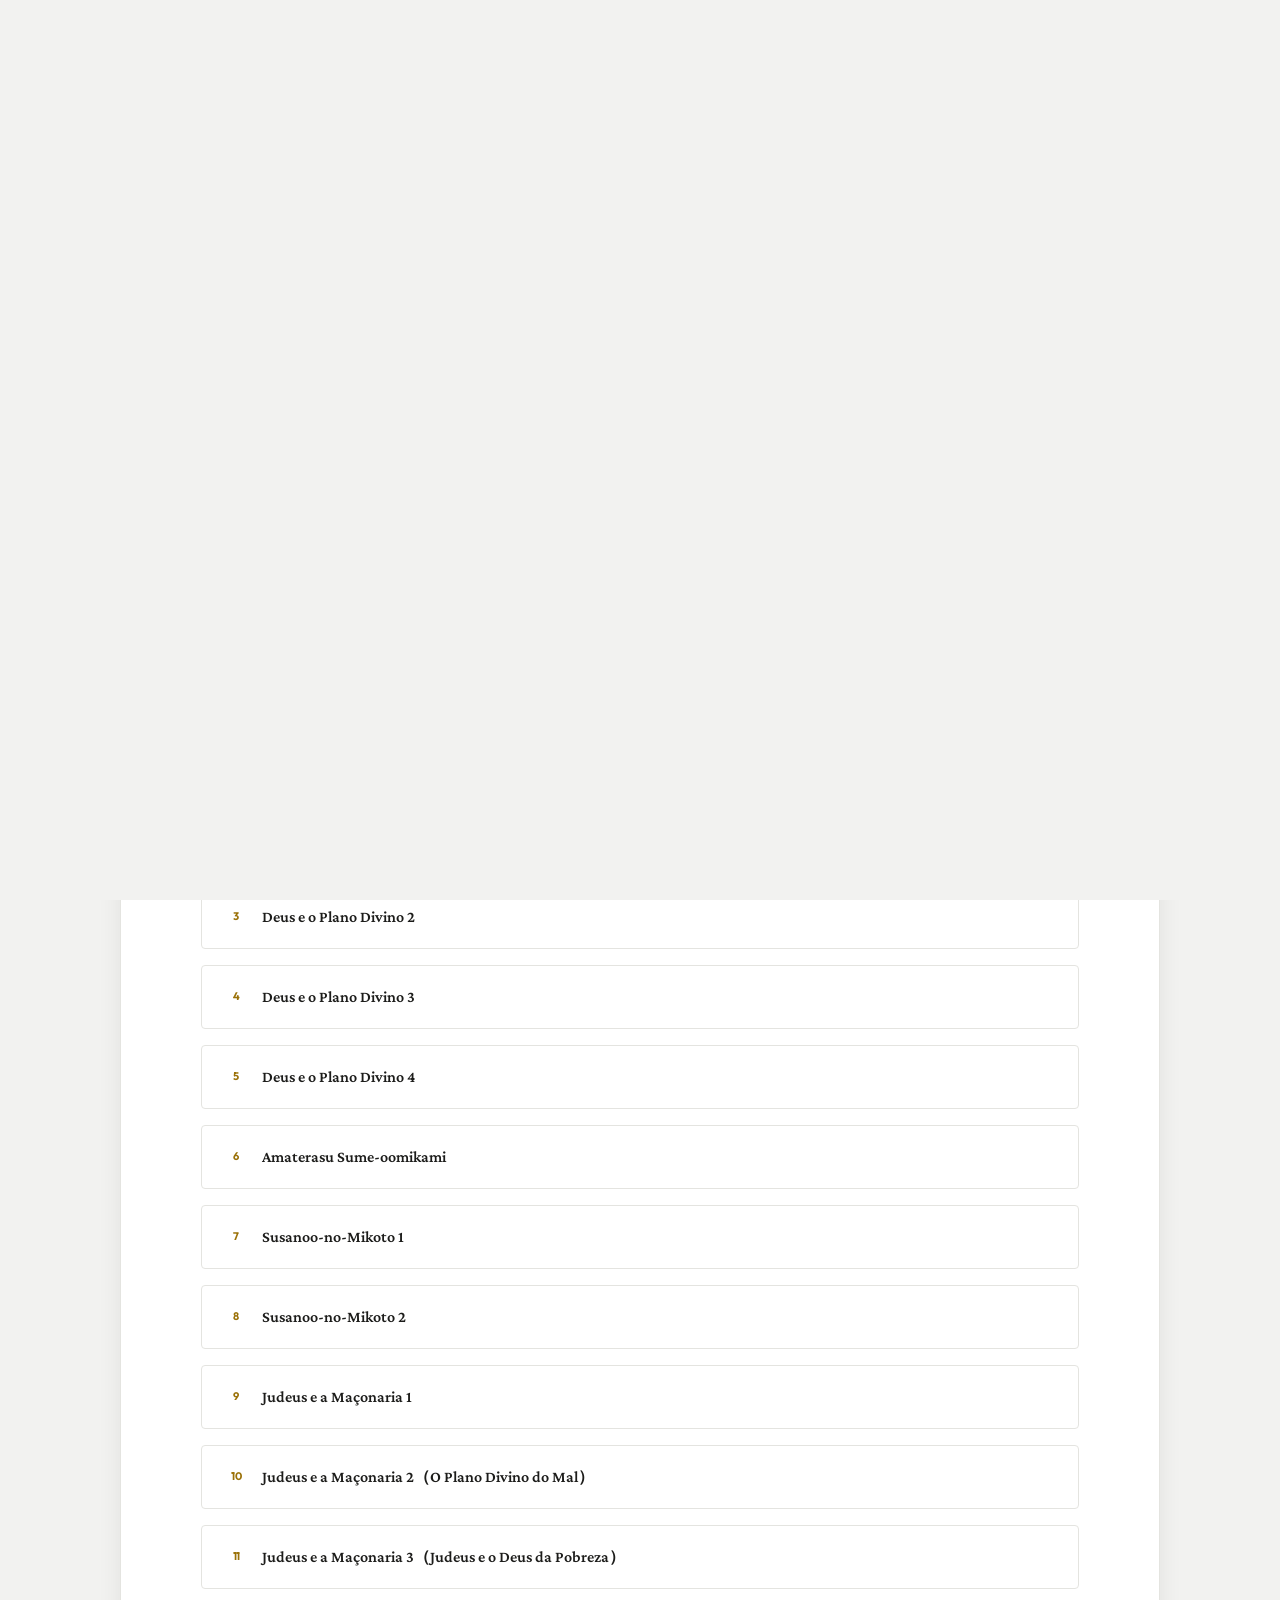
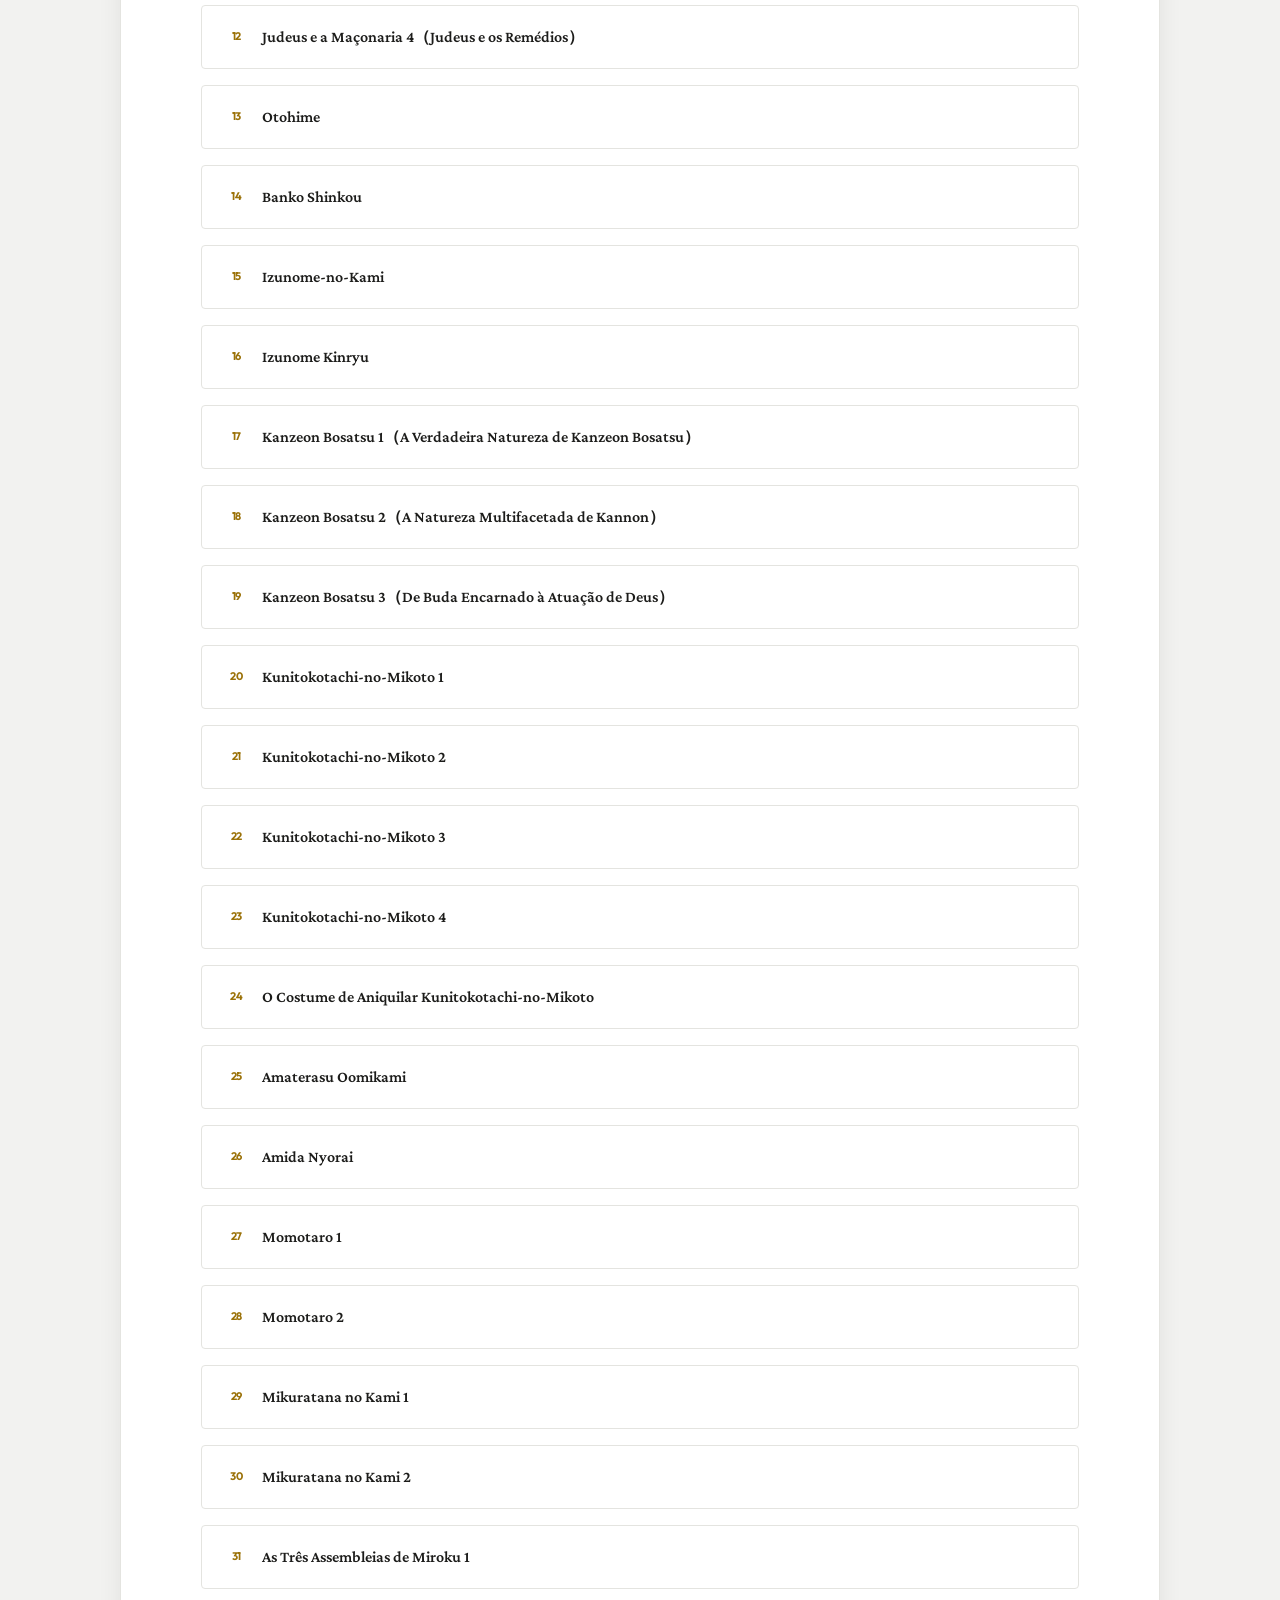
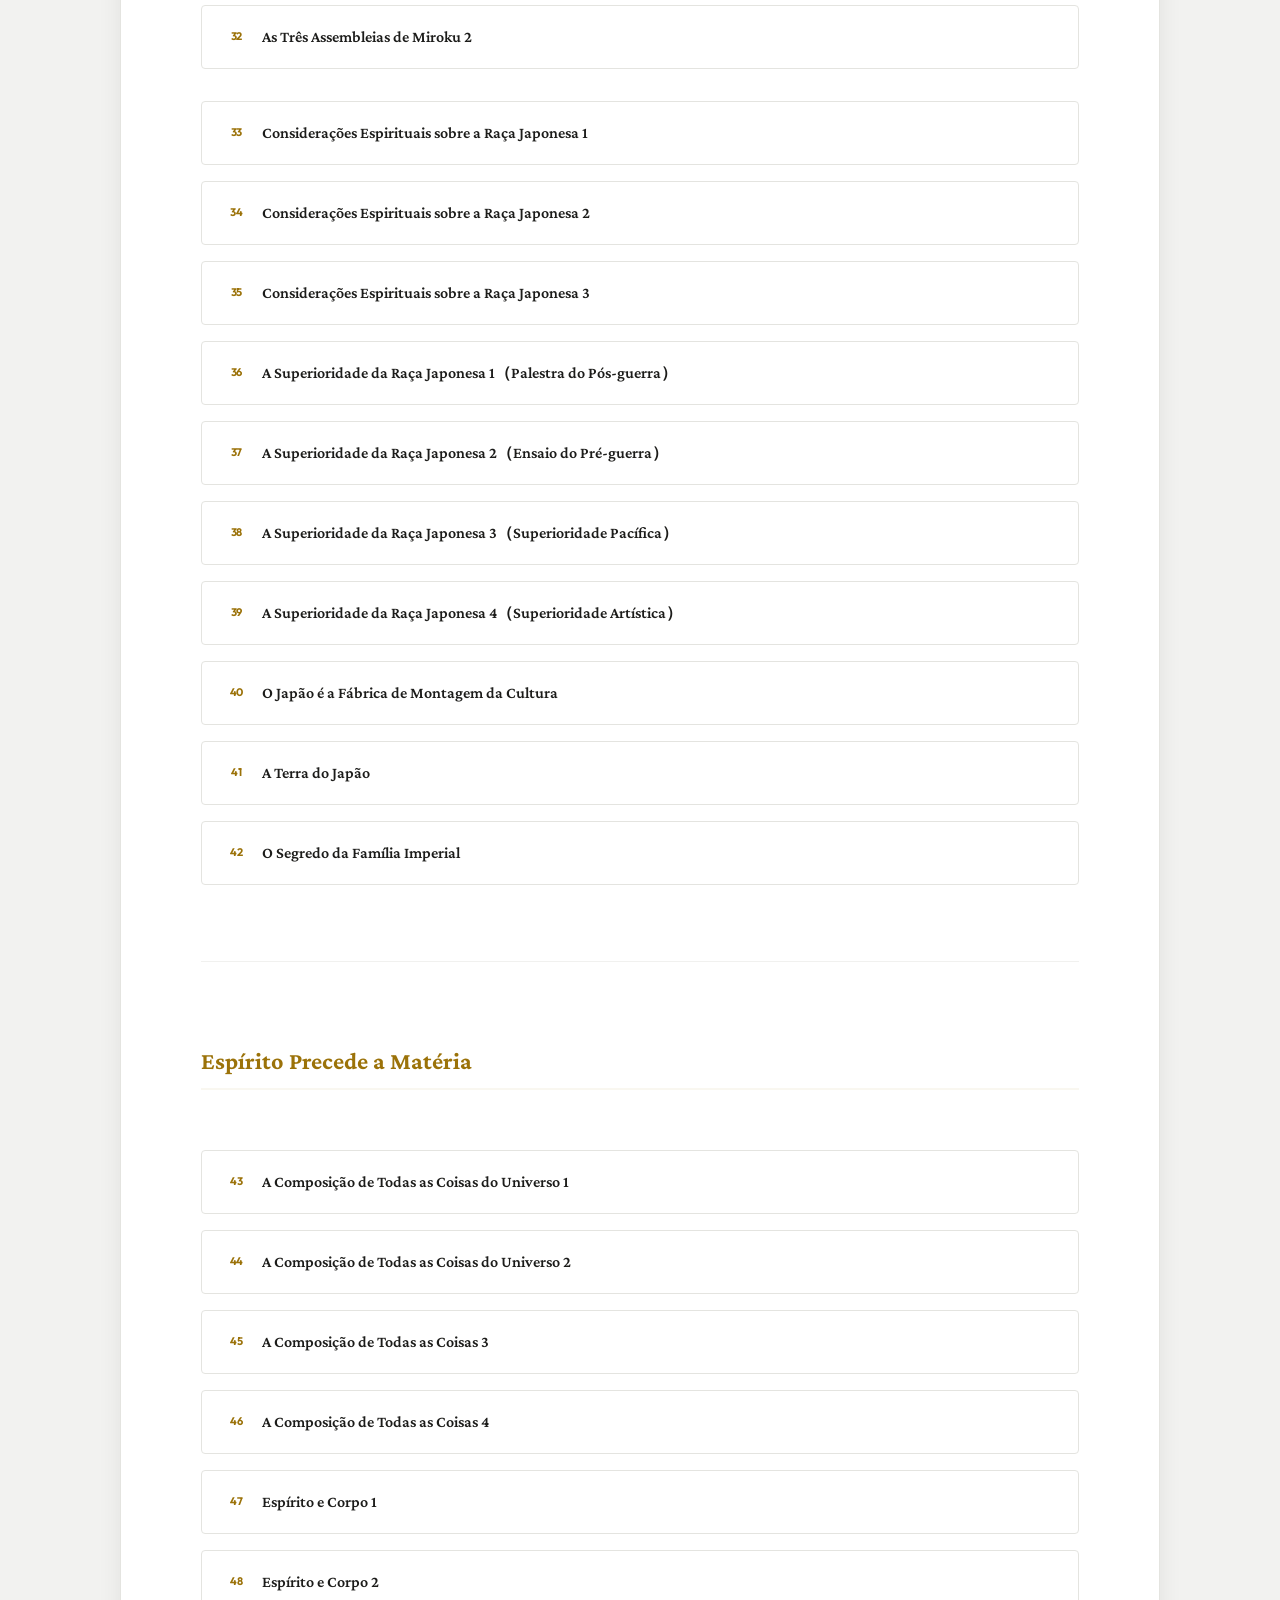
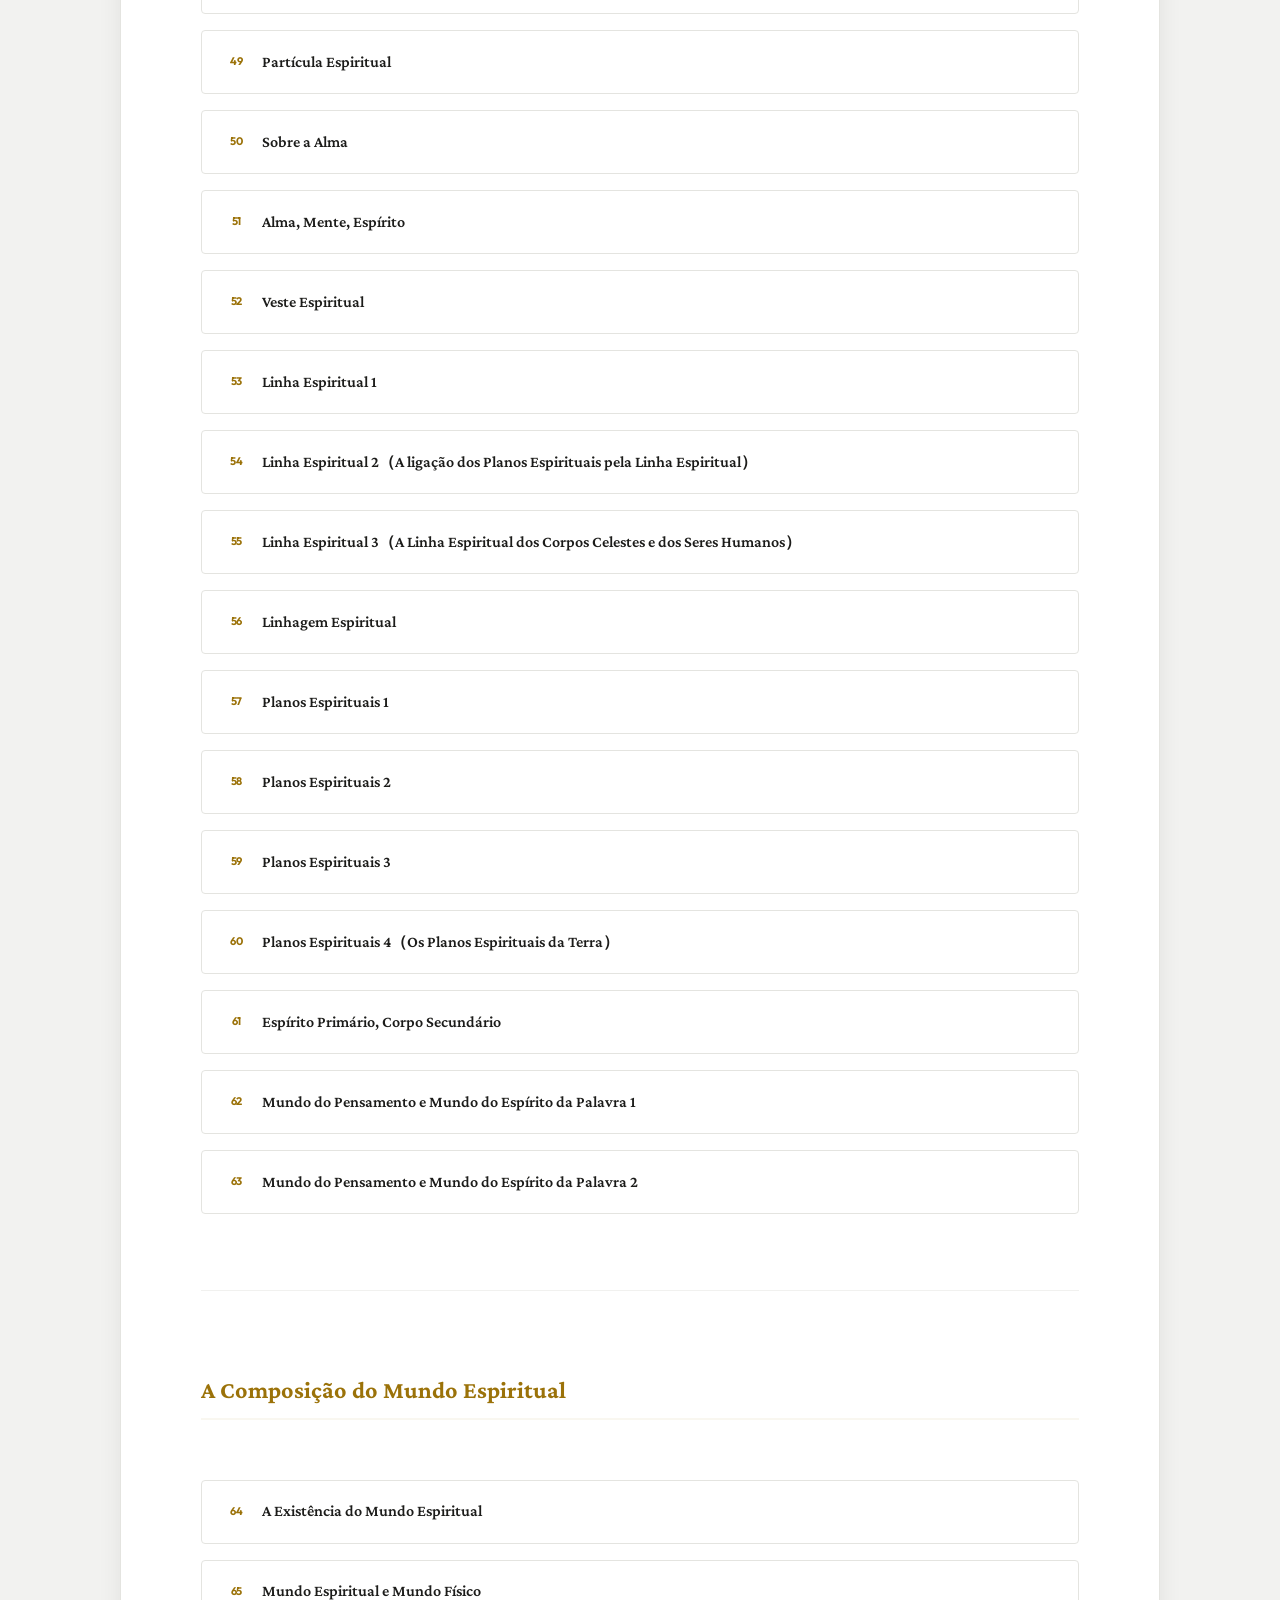
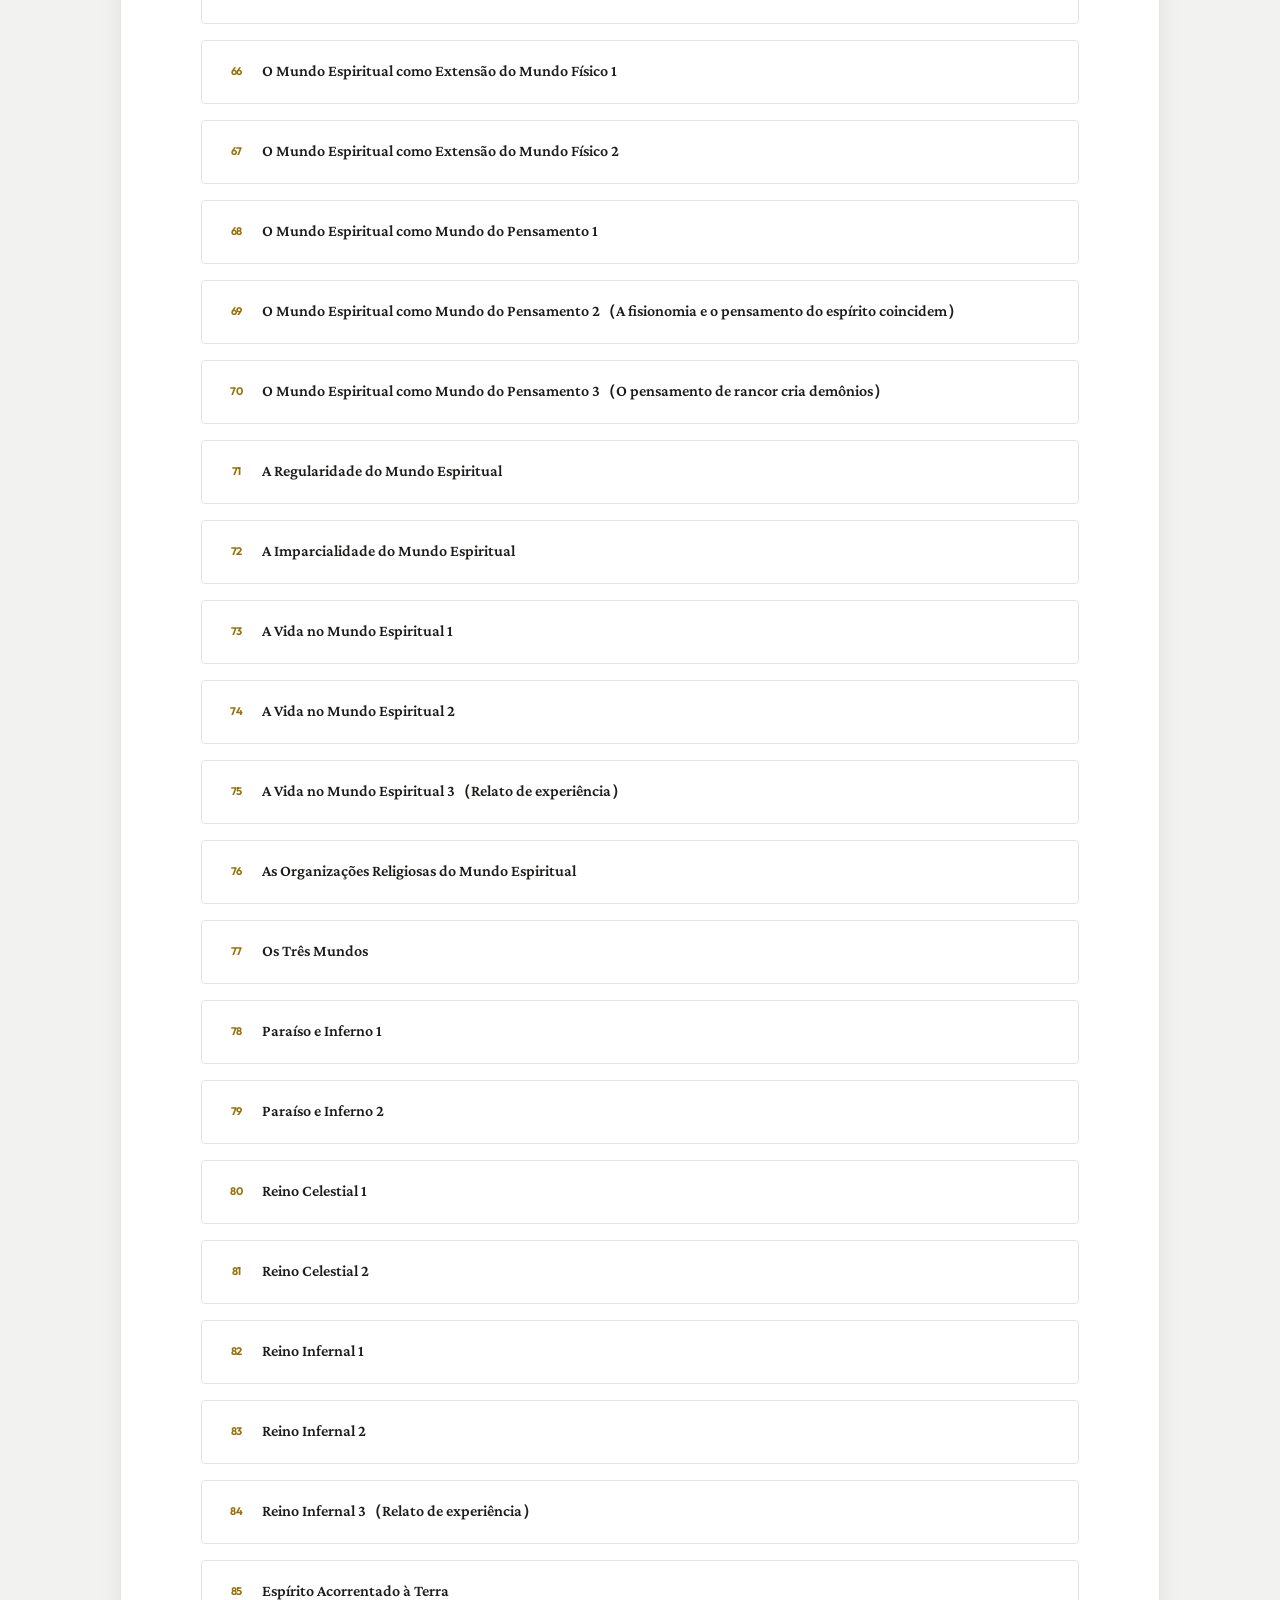
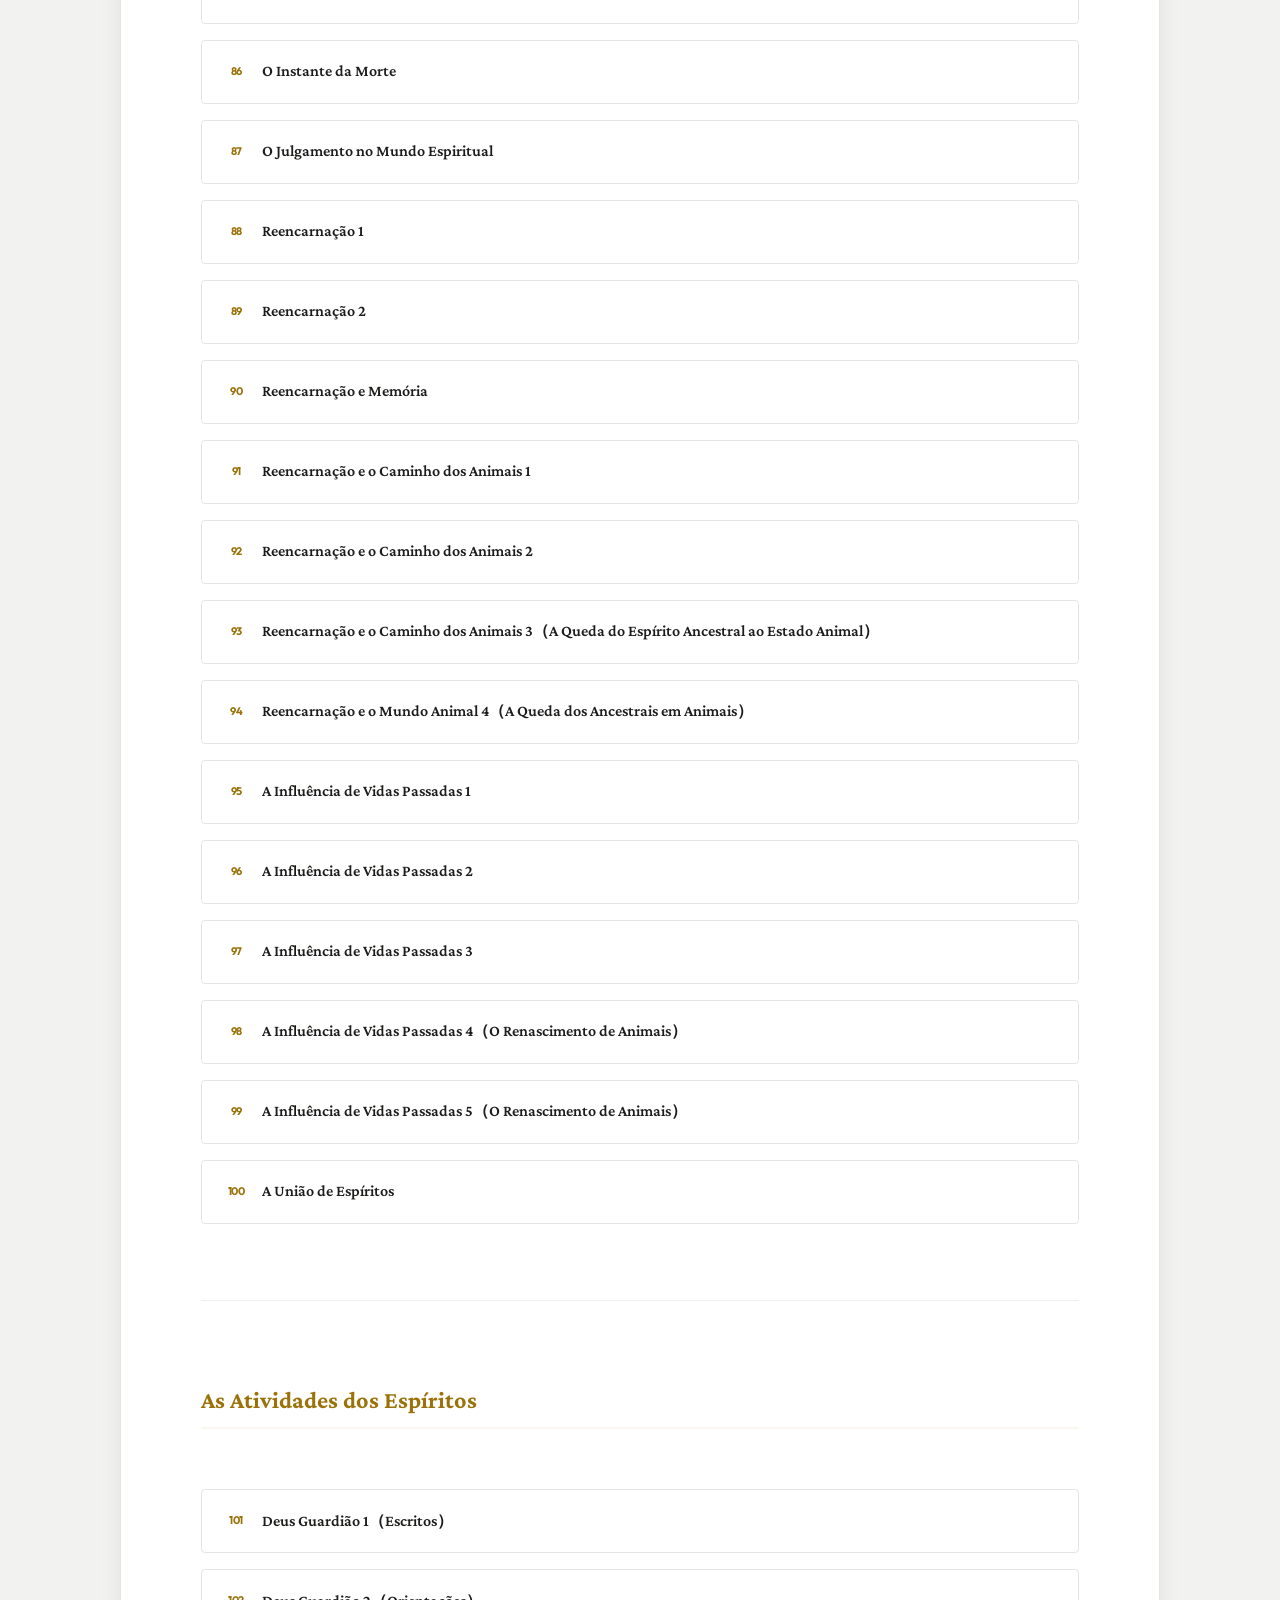
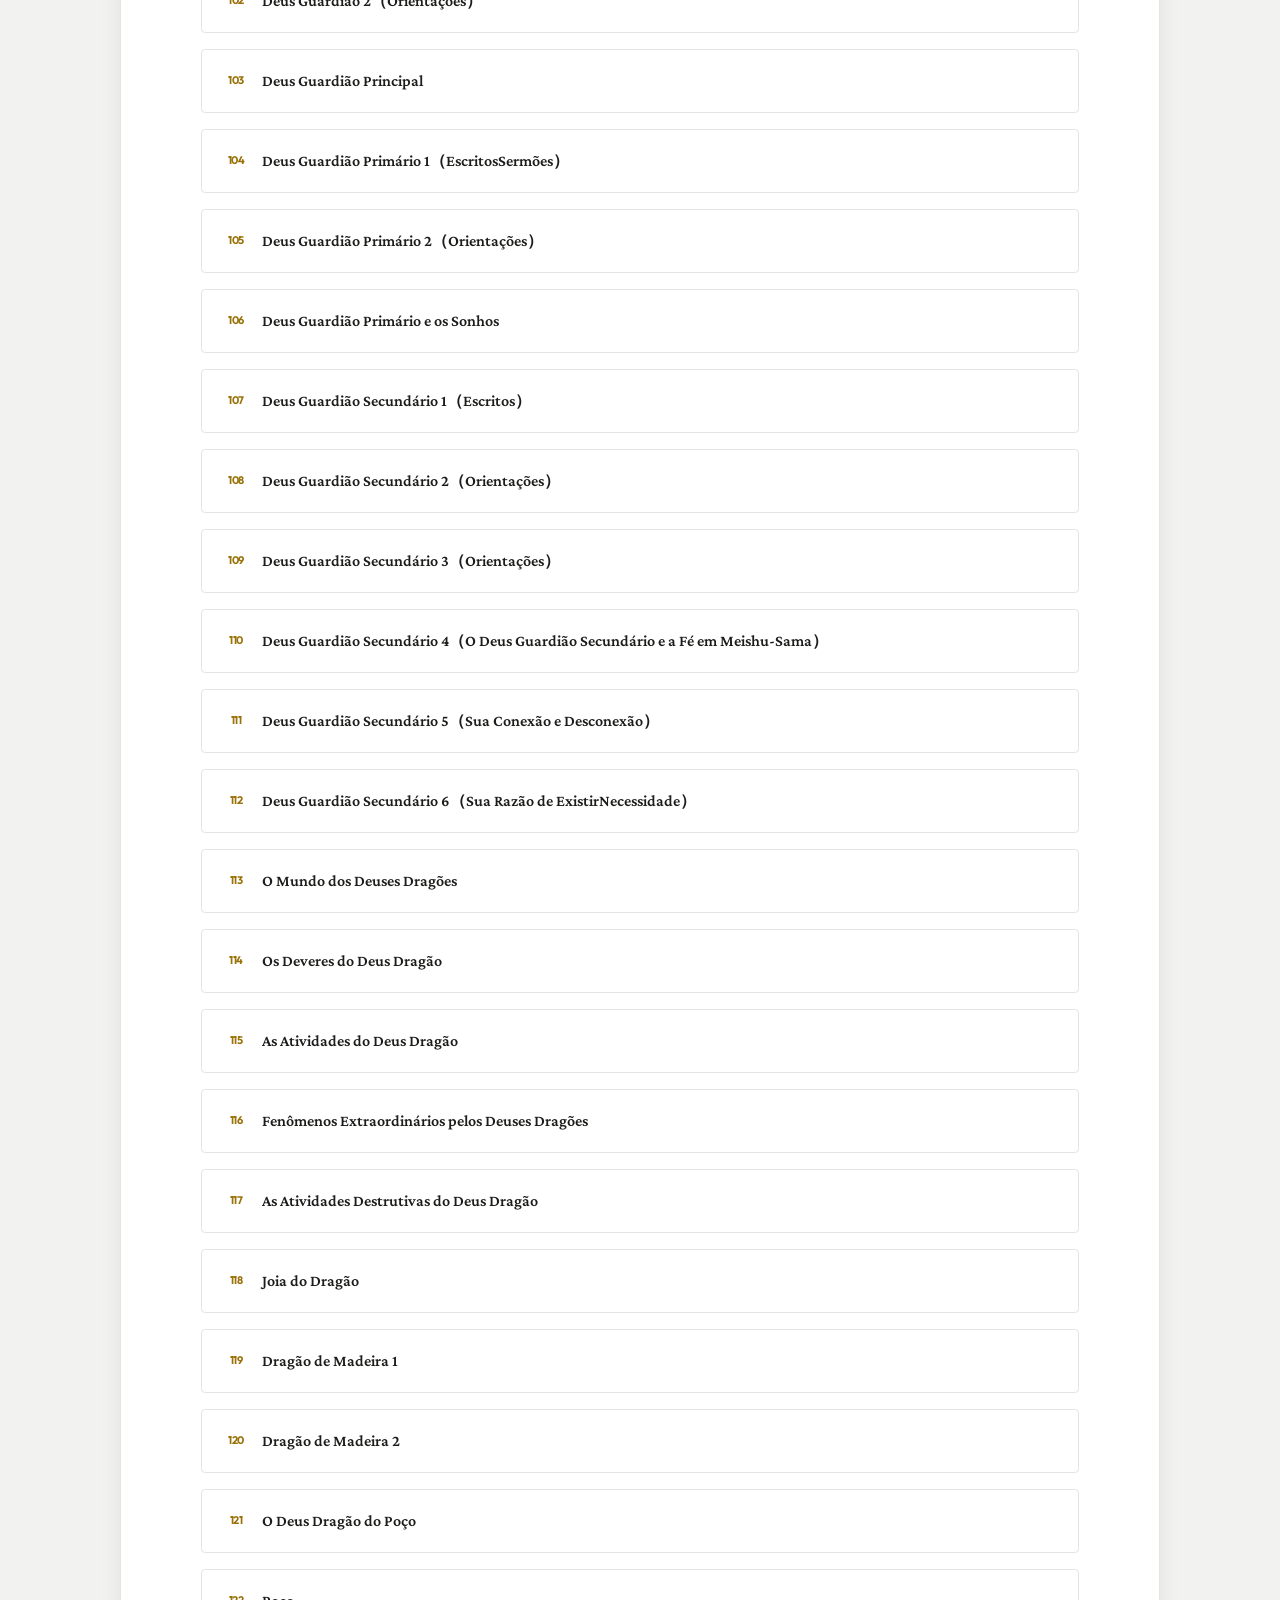
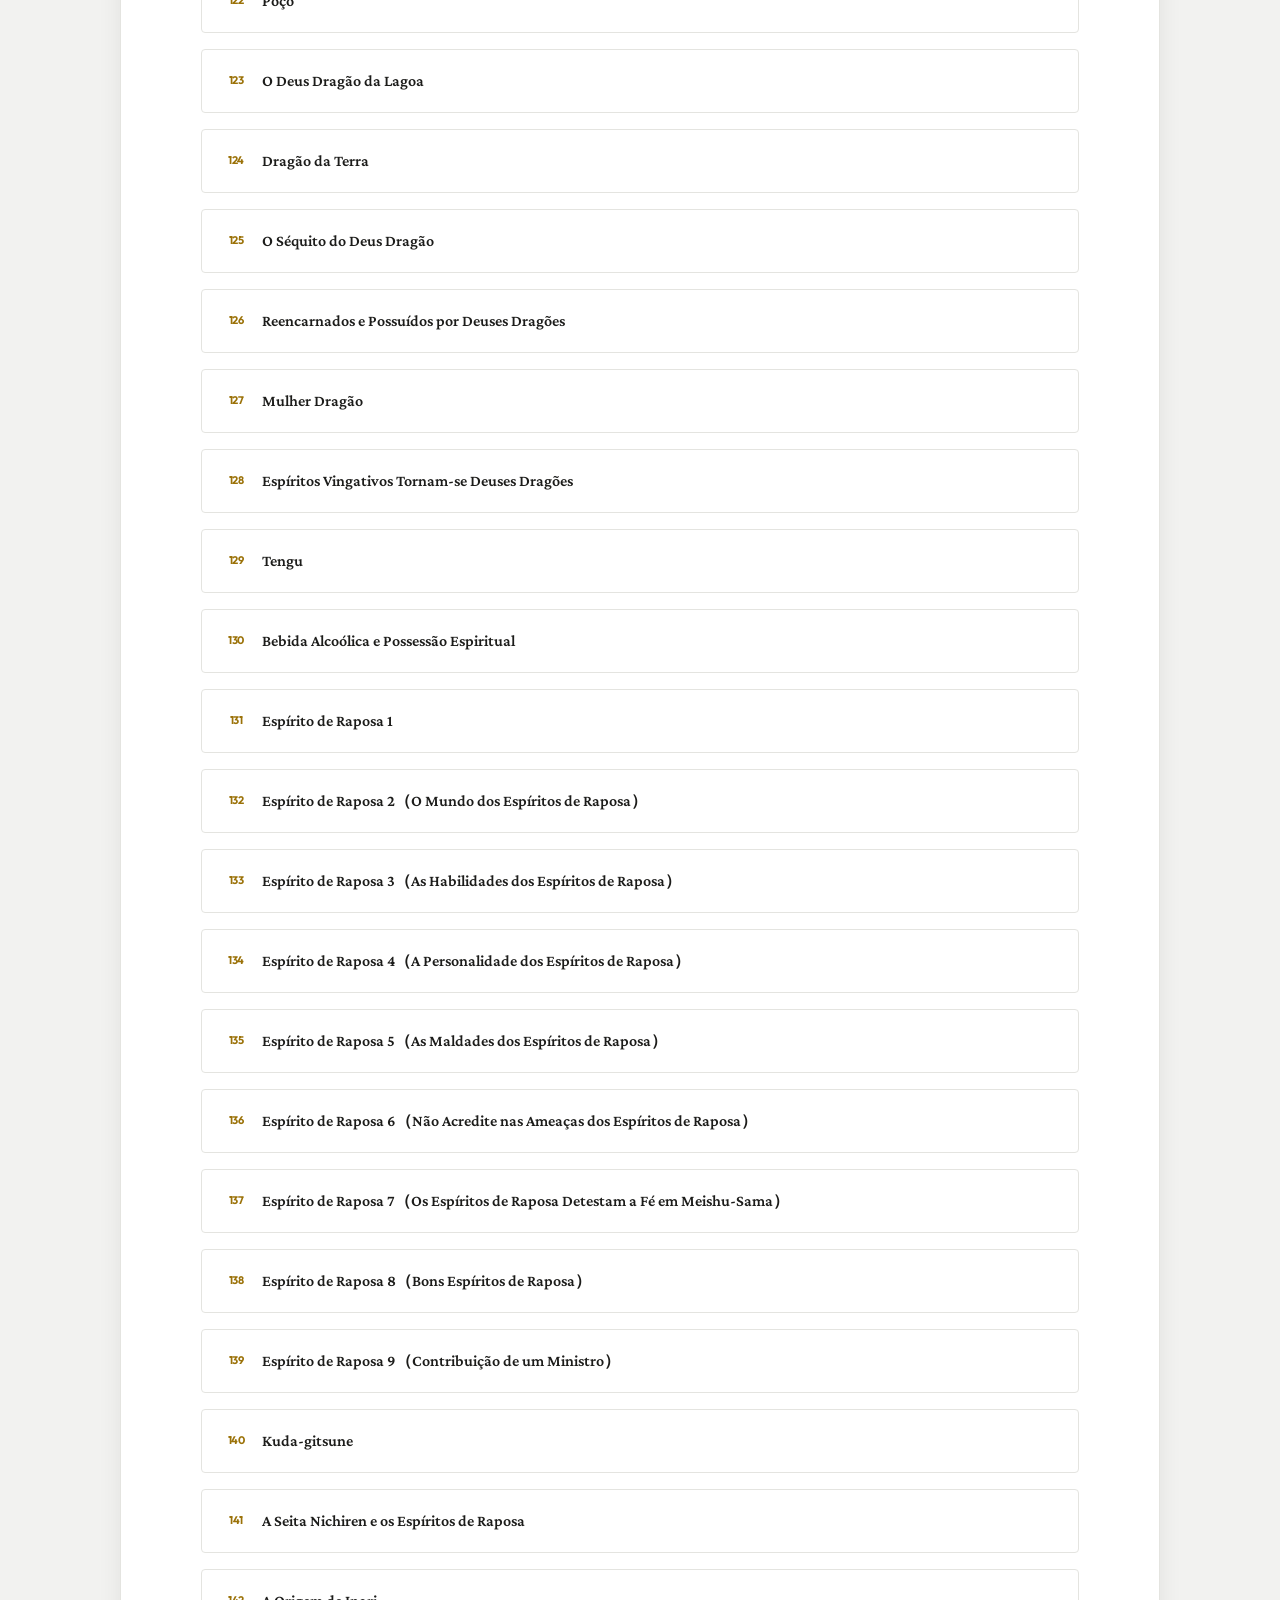
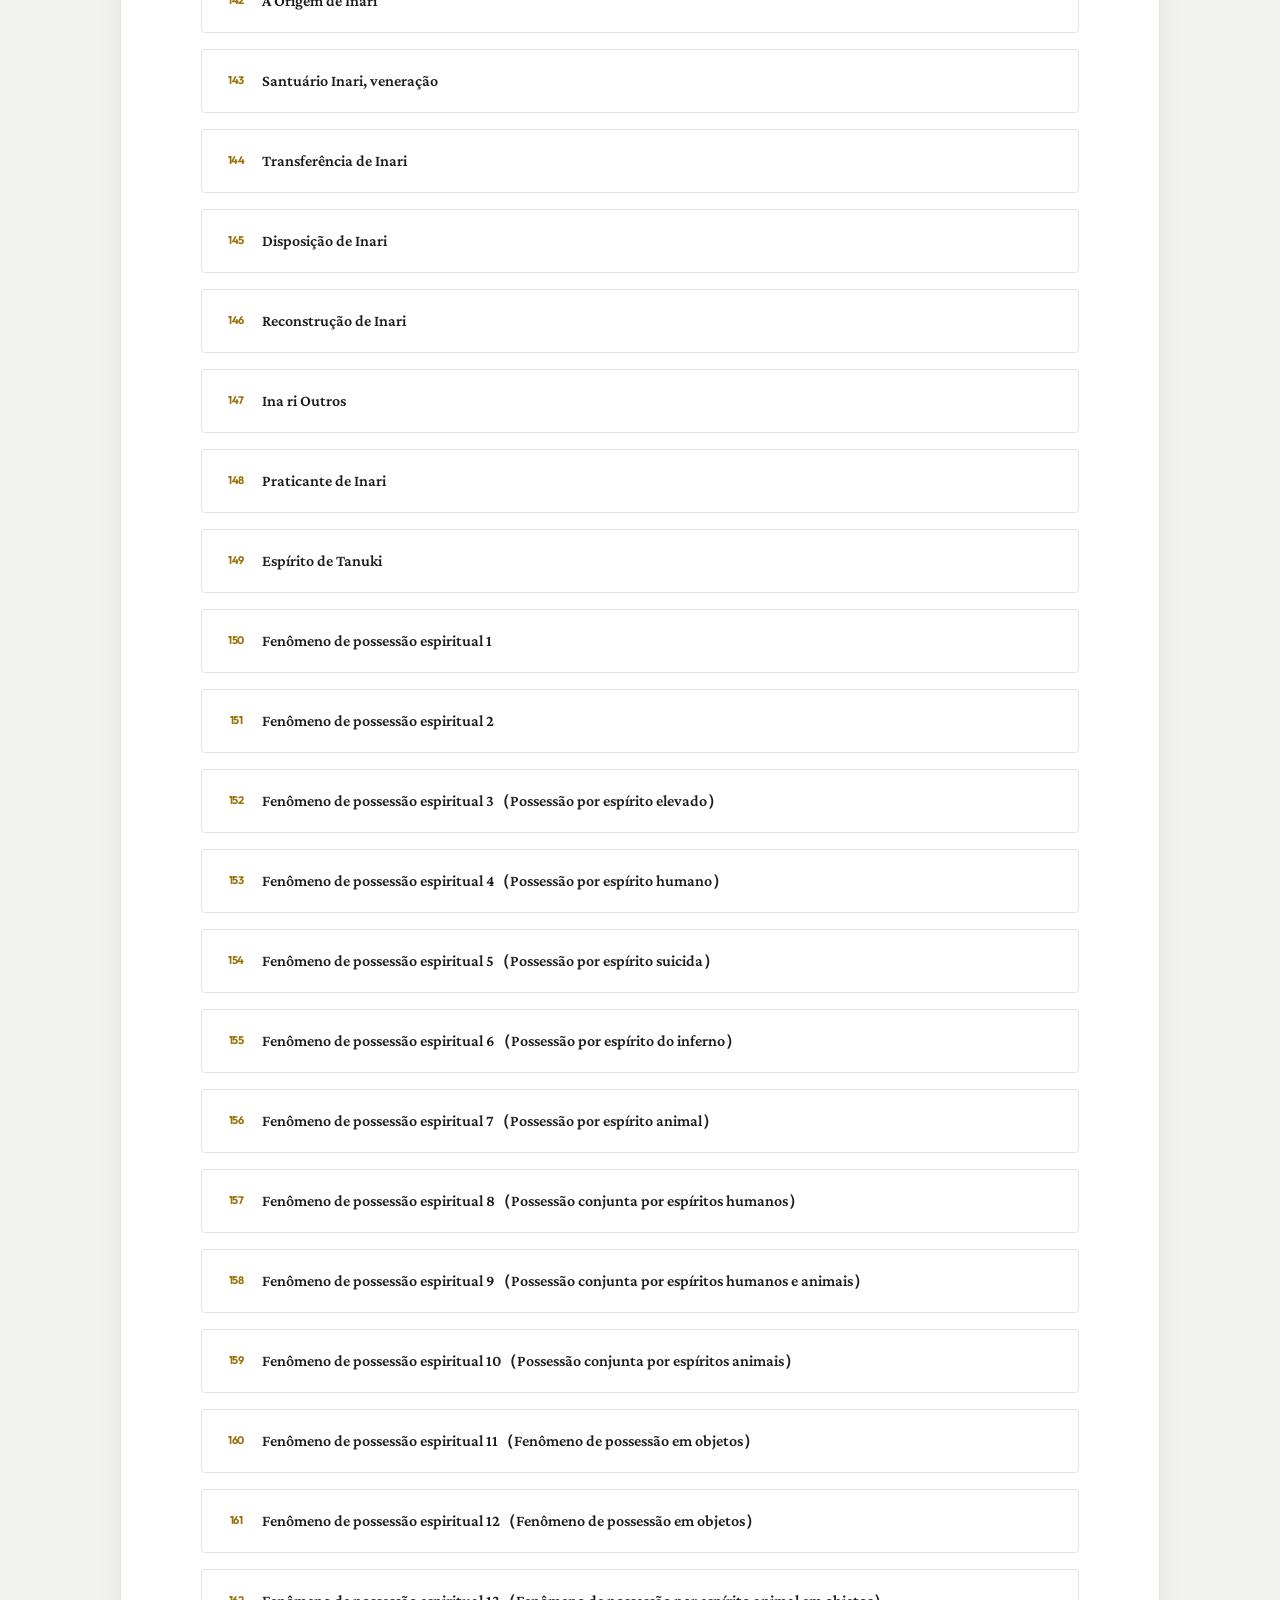
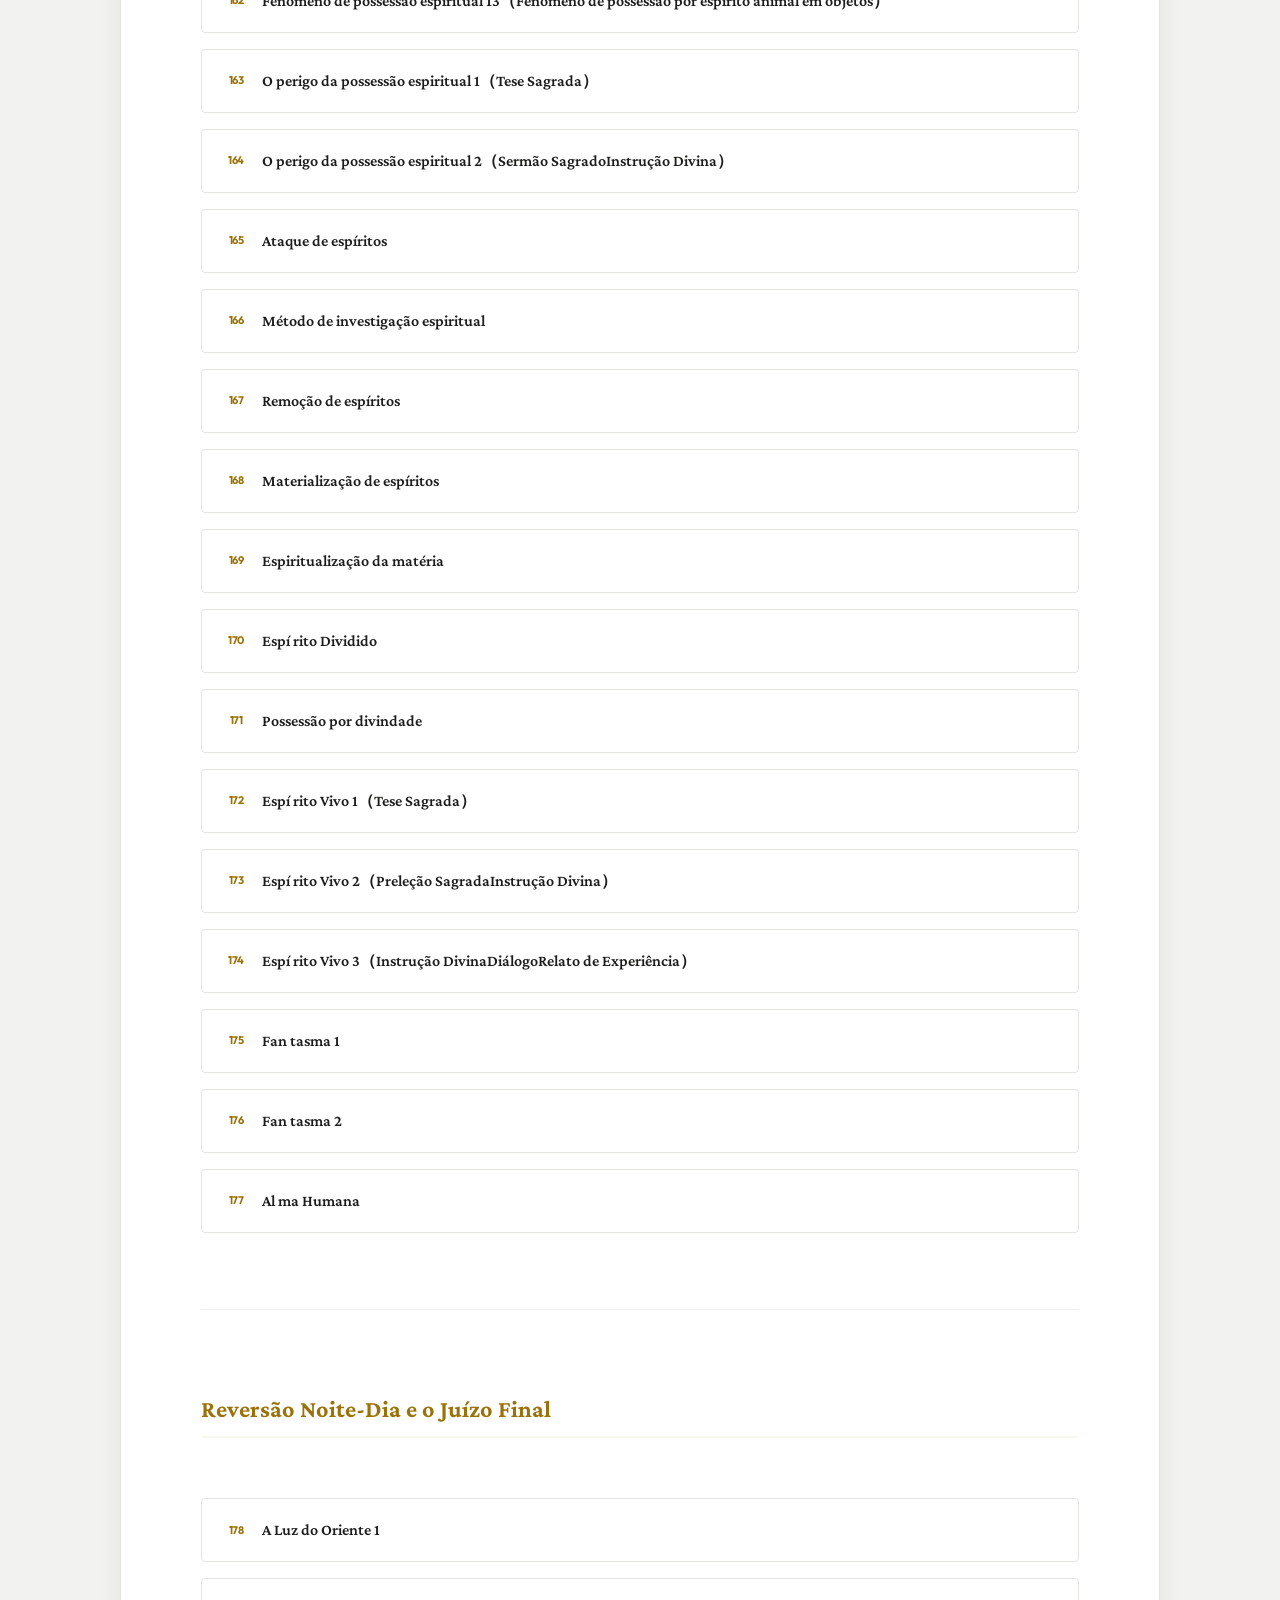
==== commit 3fb02661: "Merge pull request #33 from ymikaeru/feat/index-reorganization reorganizando os indices conforme ori" ====
--- a/mioshiec1/index.html
+++ b/mioshiec1/index.html
@@ -1,4 +1,4 @@
-<!DOCTYPE html>
+﻿<!DOCTYPE html>
 <html lang="pt-BR">
 
 <head>
@@ -10,7 +10,7 @@
     <link rel="preconnect" href="https://fonts.gstatic.com" crossorigin>
     <link rel="stylesheet"
         href="https://fonts.googleapis.com/css2?family=Outfit:wght@300;400;500;600&family=Crimson+Pro:ital,wght@0,400;0,600;0,700;1,400;1,600&display=swap">
-    <link rel="stylesheet" href="../css/styles.min.css?v=32">
+    <link rel="stylesheet" href="../css/styles.min.css?v=46">
     <link rel="icon" href="../favicon.svg" type="image/svg+xml">
 
     <!-- SEO -->
@@ -48,26 +48,48 @@
     </div>
     <header class="header">
         <a href="../index.html" class="header__logo">
-            <svg width="28" height="28" viewBox="0 0 200 200" xmlns="http://www.w3.org/2000/svg" aria-label="Emblema da Comunidade Messiânica Universal"><circle cx="100" cy="100" r="98" fill="#b8860b"/><circle cx="100" cy="100" r="92" fill="#fff"/><rect x="80" y="8" width="40" height="184" fill="#006400"/><rect x="8" y="80" width="184" height="40" fill="#006400"/><circle cx="100" cy="100" r="42" fill="#cc0000"/><circle cx="100" cy="100" r="28" fill="#b8860b"/></svg>
+            <svg width="28" height="28" viewBox="0 0 200 200" xmlns="http://www.w3.org/2000/svg"
+                aria-label="Emblema da Comunidade Messiânica Universal">
+                <circle cx="100" cy="100" r="98" fill="#b8860b" />
+                <circle cx="100" cy="100" r="92" fill="#fff" />
+                <rect x="80" y="8" width="40" height="184" fill="#006400" />
+                <rect x="8" y="80" width="184" height="40" fill="#006400" />
+                <circle cx="100" cy="100" r="42" fill="#cc0000" />
+                <circle cx="100" cy="100" r="28" fill="#b8860b" />
+            </svg>
         </a>
-        <a href="../index.html" class="btn-zen" style="text-decoration:none; margin-left:16px;"><svg width="20" height="20" viewBox="0 0 24 24" fill="none" stroke="currentColor" stroke-width="2" stroke-linecap="round" stroke-linejoin="round" style="margin-right:8px"><line x1="19" y1="12" x2="5" y2="12"></line><polyline points="12 19 5 12 12 5"></polyline></svg><span class="lang-pt">Início</span><span class="lang-ja" style="display:none">ホーム</span></a>
+        <a href="../index.html" class="btn-zen" style="text-decoration:none; margin-left:16px;"><svg width="20"
+                height="20" viewBox="0 0 24 24" fill="none" stroke="currentColor" stroke-width="2"
+                stroke-linecap="round" stroke-linejoin="round" style="margin-right:8px">
+                <line x1="19" y1="12" x2="5" y2="12"></line>
+                <polyline points="12 19 5 12 12 5"></polyline>
+            </svg><span class="lang-pt">Início</span><span class="lang-ja" style="display:none">ホーム</span></a>
         <div class="header__nav">
             <a href="../index.html" style="font-weight:600; opacity:0.7;"><span>⌂ Início</span></a>
-            <a href="index.html" style="font-weight:600; opacity:0.7;" data-tooltip="Mundo Espiritual・Espírito Precede a Matéria・Transição da Noite para o Dia・Culto aos Antepassados"><span>Vol 1</span></a>
-            <a href="../mioshiec2/index.html" data-tooltip="Método Divino de Saúde・Agricultura Natural"><span>Vol 2</span></a>
+            <a href="index.html" style="font-weight:600; opacity:0.7;"
+                data-tooltip="Mundo Espiritual・Espírito Precede a Matéria・Transição da Noite para o Dia・Culto aos Antepassados"><span>Vol
+                    1</span></a>
+            <a href="../mioshiec2/index.html" data-tooltip="Método Divino de Saúde・Agricultura Natural"><span>Vol
+                    2</span></a>
             <a href="../mioshiec3/index.html" data-tooltip="A Verdadeira Fé"><span>Vol 3</span></a>
             <a href="../mioshiec4/index.html" data-tooltip="Ensinamentos Complementares"><span>Vol 4</span></a>
             <select class="btn-zen" onchange="location.hash=this.value" style="max-width:140px">
                 <option value="" data-pt="Categorias" data-ja="カテゴリー">Categorias</option>
                 <option value="#section-0" data-pt="Prefácio" data-ja="序 文">Prefácio</option>
                 <option value="#section-1" data-pt="Deus e o Plano Divino" data-ja="神と経綸">Deus e o Plano Divino</option>
-                <option value="#section-2" data-pt="Espírito Precede a Matéria" data-ja="霊主体従">Espírito Precede a Matéria</option>
-                <option value="#section-3" data-pt="A Composição do Mundo Espiritual" data-ja="霊界の構成">A Composição do Mundo Espiritual</option>
-                <option value="#section-4" data-pt="As Atividades dos Espíritos" data-ja="諸霊の活動">As Atividades dos Espíritos</option>
-                <option value="#section-5" data-pt="Reversão Noite-Dia e o Juízo Final" data-ja="夜昼転換と最後の審判">Reversão Noite-Dia e o Juízo Final</option>
+                <option value="#section-2" data-pt="Espírito Precede a Matéria" data-ja="霊主体従">Espírito Precede a
+                    Matéria</option>
+                <option value="#section-3" data-pt="A Composição do Mundo Espiritual" data-ja="霊界の構成">A Composição do
+                    Mundo Espiritual</option>
+                <option value="#section-4" data-pt="As Atividades dos Espíritos" data-ja="諸霊の活動">As Atividades dos
+                    Espíritos</option>
+                <option value="#section-5" data-pt="Reversão Noite-Dia e o Juízo Final" data-ja="夜昼転換と最後の審判">Reversão
+                    Noite-Dia e o Juízo Final</option>
                 <option value="#section-6" data-pt="A Divindade" data-ja="御神格">A Divindade</option>
-                <option value="#section-7" data-pt="Deuses Verdadeiros e Deuses Malignos" data-ja="正神と邪神">Deuses Verdadeiros e Deuses Malignos</option>
-                <option value="#section-8" data-pt="Culto aos Antepassados" data-ja="祖霊祭祀">Culto aos Antepassados</option>
+                <option value="#section-7" data-pt="Deuses Verdadeiros e Deuses Malignos" data-ja="正神と邪神">Deuses
+                    Verdadeiros e Deuses Malignos</option>
+                <option value="#section-8" data-pt="Culto aos Antepassados" data-ja="祖霊祭祀">Culto aos Antepassados
+                </option>
             </select>
         </div>
     </header>
@@ -107,28 +129,28 @@
                     <a href="../reader.html?vol=mioshiec1&file=keirin1.html" class="topic-card">
                         <div class="topic-card__icon">2</div>
                         <div class="topic-card__title">
-                            <span class="lang-pt">Deus e o Plano Divino １</span>
+                            <span class="lang-pt">Deus e o Plano Divino 1</span>
                             <span class="lang-ja" style="display:none">神と経綸 1</span>
                         </div>
                     </a>
                     <a href="../reader.html?vol=mioshiec1&file=keirin2.html" class="topic-card">
                         <div class="topic-card__icon">3</div>
                         <div class="topic-card__title">
-                            <span class="lang-pt">Deus e o Plano Divino ２</span>
+                            <span class="lang-pt">Deus e o Plano Divino 2</span>
                             <span class="lang-ja" style="display:none">神と経綸 2</span>
                         </div>
                     </a>
                     <a href="../reader.html?vol=mioshiec1&file=keirin3.html" class="topic-card">
                         <div class="topic-card__icon">4</div>
                         <div class="topic-card__title">
-                            <span class="lang-pt">Deus e o Plano Divino ３</span>
+                            <span class="lang-pt">Deus e o Plano Divino 3</span>
                             <span class="lang-ja" style="display:none">神と経綸 3</span>
                         </div>
                     </a>
                     <a href="../reader.html?vol=mioshiec1&file=keirin4.html" class="topic-card">
                         <div class="topic-card__icon">5</div>
                         <div class="topic-card__title">
-                            <span class="lang-pt">Deus e o Plano Divino ４</span>
+                            <span class="lang-pt">Deus e o Plano Divino 4</span>
                             <span class="lang-ja" style="display:none">神と経綸 4</span>
                         </div>
                     </a>
@@ -142,42 +164,42 @@
                     <a href="../reader.html?vol=mioshiec1&file=susa1.html" class="topic-card">
                         <div class="topic-card__icon">7</div>
                         <div class="topic-card__title">
-                            <span class="lang-pt">Susanoo-no-Mikoto １</span>
+                            <span class="lang-pt">Susanoo-no-Mikoto 1</span>
                             <span class="lang-ja" style="display:none">素盞鳴尊 1</span>
                         </div>
                     </a>
                     <a href="../reader.html?vol=mioshiec1&file=susa2.html" class="topic-card">
                         <div class="topic-card__icon">8</div>
                         <div class="topic-card__title">
-                            <span class="lang-pt">Susanoo-no-Mikoto ２</span>
+                            <span class="lang-pt">Susanoo-no-Mikoto 2</span>
                             <span class="lang-ja" style="display:none">素盞鳴尊 2</span>
                         </div>
                     </a>
                     <a href="../reader.html?vol=mioshiec1&file=yudaya1.html" class="topic-card">
                         <div class="topic-card__icon">9</div>
                         <div class="topic-card__title">
-                            <span class="lang-pt">Judeus e a Maçonaria １</span>
+                            <span class="lang-pt">Judeus e a Maçonaria 1</span>
                             <span class="lang-ja" style="display:none">ユダヤとフリーメーソン 1</span>
                         </div>
                     </a>
                     <a href="../reader.html?vol=mioshiec1&file=yudaya2.html" class="topic-card">
                         <div class="topic-card__icon">10</div>
                         <div class="topic-card__title">
-                            <span class="lang-pt">Judeus e a Maçonaria ２（O Plano Divino do Mal）</span>
+                            <span class="lang-pt">Judeus e a Maçonaria 2（O Plano Divino do Mal）</span>
                             <span class="lang-ja" style="display:none">ユダヤとフリーメーソン 2（悪の経綸）</span>
                         </div>
                     </a>
                     <a href="../reader.html?vol=mioshiec1&file=yudaya3.html" class="topic-card">
                         <div class="topic-card__icon">11</div>
                         <div class="topic-card__title">
-                            <span class="lang-pt">Judeus e a Maçonaria ３（Judeus e o Deus da Pobreza）</span>
+                            <span class="lang-pt">Judeus e a Maçonaria 3（Judeus e o Deus da Pobreza）</span>
                             <span class="lang-ja" style="display:none">ユダヤとフリーメーソン 3（ユダヤと貧乏神）</span>
                         </div>
                     </a>
                     <a href="../reader.html?vol=mioshiec1&file=yudaya4.html" class="topic-card">
                         <div class="topic-card__icon">12</div>
                         <div class="topic-card__title">
-                            <span class="lang-pt">Judeus e a Maçonaria ４（Judeus e os Remédios）</span>
+                            <span class="lang-pt">Judeus e a Maçonaria 4（Judeus e os Remédios）</span>
                             <span class="lang-ja" style="display:none">ユダヤとフリーメーソン 4（ユダヤと薬）</span>
                         </div>
                     </a>
@@ -212,49 +234,49 @@
                     <a href="../reader.html?vol=mioshiec1&file=kanzeon1.html" class="topic-card">
                         <div class="topic-card__icon">17</div>
                         <div class="topic-card__title">
-                            <span class="lang-pt">Kanzeon Bosatsu １（A Verdadeira Natureza de Kanzeon Bosatsu）</span>
+                            <span class="lang-pt">Kanzeon Bosatsu 1（A Verdadeira Natureza de Kanzeon Bosatsu）</span>
                             <span class="lang-ja" style="display:none">観世音菩薩 1（観世音菩薩の御本体）</span>
                         </div>
                     </a>
                     <a href="../reader.html?vol=mioshiec1&file=kanzeon2.html" class="topic-card">
                         <div class="topic-card__icon">18</div>
                         <div class="topic-card__title">
-                            <span class="lang-pt">Kanzeon Bosatsu ２（A Natureza Multifacetada de Kannon）</span>
+                            <span class="lang-pt">Kanzeon Bosatsu 2（A Natureza Multifacetada de Kannon）</span>
                             <span class="lang-ja" style="display:none">観世音菩薩 2（観音の千変万化的性格）</span>
                         </div>
                     </a>
                     <a href="../reader.html?vol=mioshiec1&file=kanzeon3.html" class="topic-card">
                         <div class="topic-card__icon">19</div>
                         <div class="topic-card__title">
-                            <span class="lang-pt">Kanzeon Bosatsu ３（De Buda Encarnado à Atuação de Deus）</span>
+                            <span class="lang-pt">Kanzeon Bosatsu 3（De Buda Encarnado à Atuação de Deus）</span>
                             <span class="lang-ja" style="display:none">観世音菩薩 3（化身仏から神の御働きへ）</span>
                         </div>
                     </a>
                     <a href="../reader.html?vol=mioshiec1&file=kuni1.html" class="topic-card">
                         <div class="topic-card__icon">20</div>
                         <div class="topic-card__title">
-                            <span class="lang-pt">Kunitokotachi-no-Mikoto １</span>
+                            <span class="lang-pt">Kunitokotachi-no-Mikoto 1</span>
                             <span class="lang-ja" style="display:none">国常立尊 1</span>
                         </div>
                     </a>
                     <a href="../reader.html?vol=mioshiec1&file=kuni2.html" class="topic-card">
                         <div class="topic-card__icon">21</div>
                         <div class="topic-card__title">
-                            <span class="lang-pt">Kunitokotachi-no-Mikoto ２</span>
+                            <span class="lang-pt">Kunitokotachi-no-Mikoto 2</span>
                             <span class="lang-ja" style="display:none">国常立尊 2</span>
                         </div>
                     </a>
                     <a href="../reader.html?vol=mioshiec1&file=kuni3.html" class="topic-card">
                         <div class="topic-card__icon">22</div>
                         <div class="topic-card__title">
-                            <span class="lang-pt">Kunitokotachi-no-Mikoto ３</span>
+                            <span class="lang-pt">Kunitokotachi-no-Mikoto 3</span>
                             <span class="lang-ja" style="display:none">国常立尊 3</span>
                         </div>
                     </a>
                     <a href="../reader.html?vol=mioshiec1&file=kuni4.html" class="topic-card">
                         <div class="topic-card__icon">23</div>
                         <div class="topic-card__title">
-                            <span class="lang-pt">Kunitokotachi-no-Mikoto ４</span>
+                            <span class="lang-pt">Kunitokotachi-no-Mikoto 4</span>
                             <span class="lang-ja" style="display:none">国常立尊 4</span>
                         </div>
                     </a>
@@ -282,91 +304,94 @@
                     <a href="../reader.html?vol=mioshiec1&file=momotarou1.html" class="topic-card">
                         <div class="topic-card__icon">27</div>
                         <div class="topic-card__title">
-                            <span class="lang-pt">Momotaro １</span>
+                            <span class="lang-pt">Momotaro 1</span>
                             <span class="lang-ja" style="display:none">桃太郎 1</span>
                         </div>
                     </a>
                     <a href="../reader.html?vol=mioshiec1&file=momotarou2.html" class="topic-card">
                         <div class="topic-card__icon">28</div>
                         <div class="topic-card__title">
-                            <span class="lang-pt">Momotaro ２</span>
+                            <span class="lang-pt">Momotaro 2</span>
                             <span class="lang-ja" style="display:none">桃太郎 2</span>
                         </div>
                     </a>
                     <a href="../reader.html?vol=mioshiec1&file=mikuratana1.html" class="topic-card">
                         <div class="topic-card__icon">29</div>
                         <div class="topic-card__title">
-                            <span class="lang-pt">Mikuratana no Kami １</span>
+                            <span class="lang-pt">Mikuratana no Kami 1</span>
                             <span class="lang-ja" style="display:none">ミクラタナの神 1</span>
                         </div>
                     </a>
                     <a href="../reader.html?vol=mioshiec1&file=mikuratana2.html" class="topic-card">
                         <div class="topic-card__icon">30</div>
                         <div class="topic-card__title">
-                            <span class="lang-pt">Mikuratana no Kami ２</span>
+                            <span class="lang-pt">Mikuratana no Kami 2</span>
                             <span class="lang-ja" style="display:none">ミクラタナの神 2</span>
                         </div>
                     </a>
                     <a href="../reader.html?vol=mioshiec1&file=miroku1SAN.html" class="topic-card">
                         <div class="topic-card__icon">31</div>
                         <div class="topic-card__title">
-                            <span class="lang-pt">As Três Assembleias de Miroku １</span>
+                            <span class="lang-pt">As Três Assembleias de Miroku 1</span>
                             <span class="lang-ja" style="display:none">弥勒三会 1</span>
                         </div>
                     </a>
                     <a href="../reader.html?vol=mioshiec1&file=miroku2SAN.html" class="topic-card">
                         <div class="topic-card__icon">32</div>
                         <div class="topic-card__title">
-                            <span class="lang-pt">As Três Assembleias de Miroku ２</span>
+                            <span class="lang-pt">As Três Assembleias de Miroku 2</span>
                             <span class="lang-ja" style="display:none">弥勒三会 2</span>
                         </div>
                     </a>
+
+                    <div class="topic-group-break"></div>
+
                     <a href="../reader.html?vol=mioshiec1&file=nihon1REI.html" class="topic-card">
                         <div class="topic-card__icon">33</div>
                         <div class="topic-card__title">
-                            <span class="lang-pt">Considerações Espirituais sobre a Raça Japonesa １</span>
+                            <span class="lang-pt">Considerações Espirituais sobre a Raça Japonesa 1</span>
                             <span class="lang-ja" style="display:none">日本人種の霊的考察 1</span>
                         </div>
                     </a>
                     <a href="../reader.html?vol=mioshiec1&file=nihon2REI.html" class="topic-card">
                         <div class="topic-card__icon">34</div>
                         <div class="topic-card__title">
-                            <span class="lang-pt">Considerações Espirituais sobre a Raça Japonesa ２</span>
+                            <span class="lang-pt">Considerações Espirituais sobre a Raça Japonesa 2</span>
                             <span class="lang-ja" style="display:none">日本人種の霊的考察 2</span>
                         </div>
                     </a>
                     <a href="../reader.html?vol=mioshiec1&file=nihon3REI.html" class="topic-card">
                         <div class="topic-card__icon">35</div>
                         <div class="topic-card__title">
-                            <span class="lang-pt">Considerações Espirituais sobre a Raça Japonesa ３</span>
+                            <span class="lang-pt">Considerações Espirituais sobre a Raça Japonesa 3</span>
                             <span class="lang-ja" style="display:none">日本人種の霊的考察 3</span>
                         </div>
                     </a>
                     <a href="../reader.html?vol=mioshiec1&file=nihon1YUUSHUU.html" class="topic-card">
                         <div class="topic-card__icon">36</div>
                         <div class="topic-card__title">
-                            <span class="lang-pt">A Superioridade da Raça Japonesa １（Palestra do Pós-guerra）</span>
+                            <span class="lang-pt">A Superioridade da Raça Japonesa 1（Palestra do Pós-guerra）</span>
                             <span class="lang-ja" style="display:none">日本人種の優秀性 1（戦後の御講話）</span>
                         </div>
                     </a>
                     <a href="../reader.html?vol=mioshiec1&file=nihon2YUUSHUU.html" class="topic-card">
                         <div class="topic-card__icon">37</div>
                         <div class="topic-card__title">
-                            <span class="lang-pt">A Superioridade da Raça Japonesa ２（Ensaio do Pré-guerra）</span>
+                            <span class="lang-pt">A Superioridade da Raça Japonesa 2（Ensaio do Pré-guerra）</span>
                             <span class="lang-ja" style="display:none">日本人種の優秀性 2（戦前の御論文）</span>
                         </div>
                     </a>
                     <a href="../reader.html?vol=mioshiec1&file=nihon3YUUSHUU.html" class="topic-card">
                         <div class="topic-card__icon">38</div>
                         <div class="topic-card__title">
-                            <span class="lang-pt">A Superioridade da Raça Japonesa ３（Superioridade Pacífica）</span>
+                            <span class="lang-pt">A Superioridade da Raça Japonesa 3（Superioridade Pacífica）</span>
                             <span class="lang-ja" style="display:none">日本人種の優秀性 3（平和的優秀性）</span>
                         </div>
                     </a>
                     <a href="../reader.html?vol=mioshiec1&file=nihon4YUUSHUU.html" class="topic-card">
                         <div class="topic-card__icon">39</div>
                         <div class="topic-card__title">
-                            <span class="lang-pt">A Superioridade da Raça Japonesa ４（Superioridade Artística）</span>
+                            <span class="lang-pt">A Superioridade da Raça Japonesa 4（Superioridade Artística）</span>
                             <span class="lang-ja" style="display:none">日本人種の優秀性 4（美術的優秀性）</span>
                         </div>
                     </a>
@@ -401,42 +426,42 @@
                     <a href="../reader.html?vol=mioshiec1&file=sinra1.html" class="topic-card">
                         <div class="topic-card__icon">43</div>
                         <div class="topic-card__title">
-                            <span class="lang-pt">A Composição de Todas as Coisas do Universo １</span>
+                            <span class="lang-pt">A Composição de Todas as Coisas do Universo 1</span>
                             <span class="lang-ja" style="display:none">森羅万象の構成 1</span>
                         </div>
                     </a>
                     <a href="../reader.html?vol=mioshiec1&file=sinra2.html" class="topic-card">
                         <div class="topic-card__icon">44</div>
                         <div class="topic-card__title">
-                            <span class="lang-pt">A Composição de Todas as Coisas do Universo ２</span>
+                            <span class="lang-pt">A Composição de Todas as Coisas do Universo 2</span>
                             <span class="lang-ja" style="display:none">森羅万象の構成 2</span>
                         </div>
                     </a>
                     <a href="../reader.html?vol=mioshiec1&file=sinra3.html" class="topic-card">
                         <div class="topic-card__icon">45</div>
                         <div class="topic-card__title">
-                            <span class="lang-pt">A Composição de Todas as Coisas ３</span>
+                            <span class="lang-pt">A Composição de Todas as Coisas 3</span>
                             <span class="lang-ja" style="display:none">森羅万象の構成 3</span>
                         </div>
                     </a>
                     <a href="../reader.html?vol=mioshiec1&file=sinra4.html" class="topic-card">
                         <div class="topic-card__icon">46</div>
                         <div class="topic-card__title">
-                            <span class="lang-pt">A Composição de Todas as Coisas ４</span>
+                            <span class="lang-pt">A Composição de Todas as Coisas 4</span>
                             <span class="lang-ja" style="display:none">森羅万象の構成 4</span>
                         </div>
                     </a>
                     <a href="../reader.html?vol=mioshiec1&file=rei1TAI.html" class="topic-card">
                         <div class="topic-card__icon">47</div>
                         <div class="topic-card__title">
-                            <span class="lang-pt">Espírito e Corpo １</span>
+                            <span class="lang-pt">Espírito e Corpo 1</span>
                             <span class="lang-ja" style="display:none">霊と体 1</span>
                         </div>
                     </a>
                     <a href="../reader.html?vol=mioshiec1&file=rei2TAI.html" class="topic-card">
                         <div class="topic-card__icon">48</div>
                         <div class="topic-card__title">
-                            <span class="lang-pt">Espírito e Corpo ２</span>
+                            <span class="lang-pt">Espírito e Corpo 2</span>
                             <span class="lang-ja" style="display:none">霊と体 2</span>
                         </div>
                     </a>
@@ -471,21 +496,23 @@
                     <a href="../reader.html?vol=mioshiec1&file=reisen1.html" class="topic-card">
                         <div class="topic-card__icon">53</div>
                         <div class="topic-card__title">
-                            <span class="lang-pt">Linha Espiritual １</span>
+                            <span class="lang-pt">Linha Espiritual 1</span>
                             <span class="lang-ja" style="display:none">霊 線 1</span>
                         </div>
                     </a>
                     <a href="../reader.html?vol=mioshiec1&file=reisen2.html" class="topic-card">
                         <div class="topic-card__icon">54</div>
                         <div class="topic-card__title">
-                            <span class="lang-pt">Linha Espiritual ２（A ligação dos Planos Espirituais pela Linha Espiritual）</span>
+                            <span class="lang-pt">Linha Espiritual 2（A ligação dos Planos Espirituais pela Linha
+                                Espiritual）</span>
                             <span class="lang-ja" style="display:none">霊 線 2（霊線による霊層界の連動性）</span>
                         </div>
                     </a>
                     <a href="../reader.html?vol=mioshiec1&file=reisen3.html" class="topic-card">
                         <div class="topic-card__icon">55</div>
                         <div class="topic-card__title">
-                            <span class="lang-pt">Linha Espiritual ３（A Linha Espiritual dos Corpos Celestes e dos Seres Humanos）</span>
+                            <span class="lang-pt">Linha Espiritual 3（A Linha Espiritual dos Corpos Celestes e dos Seres
+                                Humanos）</span>
                             <span class="lang-ja" style="display:none">霊 線 3（天体と人間の霊線）</span>
                         </div>
                     </a>
@@ -499,28 +526,28 @@
                     <a href="../reader.html?vol=mioshiec1&file=reisoukai1.html" class="topic-card">
                         <div class="topic-card__icon">57</div>
                         <div class="topic-card__title">
-                            <span class="lang-pt">Planos Espirituais １</span>
+                            <span class="lang-pt">Planos Espirituais 1</span>
                             <span class="lang-ja" style="display:none">霊層界 1</span>
                         </div>
                     </a>
                     <a href="../reader.html?vol=mioshiec1&file=reisoukai2.html" class="topic-card">
                         <div class="topic-card__icon">58</div>
                         <div class="topic-card__title">
-                            <span class="lang-pt">Planos Espirituais ２</span>
+                            <span class="lang-pt">Planos Espirituais 2</span>
                             <span class="lang-ja" style="display:none">霊層界 2</span>
                         </div>
                     </a>
                     <a href="../reader.html?vol=mioshiec1&file=reisoukai3.html" class="topic-card">
                         <div class="topic-card__icon">59</div>
                         <div class="topic-card__title">
-                            <span class="lang-pt">Planos Espirituais ３</span>
+                            <span class="lang-pt">Planos Espirituais 3</span>
                             <span class="lang-ja" style="display:none">霊層界 3</span>
                         </div>
                     </a>
                     <a href="../reader.html?vol=mioshiec1&file=reisoukai4.html" class="topic-card">
                         <div class="topic-card__icon">60</div>
                         <div class="topic-card__title">
-                            <span class="lang-pt">Planos Espirituais ４（Os Planos Espirituais da Terra）</span>
+                            <span class="lang-pt">Planos Espirituais 4（Os Planos Espirituais da Terra）</span>
                             <span class="lang-ja" style="display:none">霊層界 4（土地の霊層界）</span>
                         </div>
                     </a>
@@ -534,14 +561,14 @@
                     <a href="../reader.html?vol=mioshiec1&file=sounenkai1.html" class="topic-card">
                         <div class="topic-card__icon">62</div>
                         <div class="topic-card__title">
-                            <span class="lang-pt">Mundo do Pensamento e Mundo do Espírito da Palavra １</span>
+                            <span class="lang-pt">Mundo do Pensamento e Mundo do Espírito da Palavra 1</span>
                             <span class="lang-ja" style="display:none">想念界と言霊界 1</span>
                         </div>
                     </a>
                     <a href="../reader.html?vol=mioshiec1&file=sounenkai2.html" class="topic-card">
                         <div class="topic-card__icon">63</div>
                         <div class="topic-card__title">
-                            <span class="lang-pt">Mundo do Pensamento e Mundo do Espírito da Palavra ２</span>
+                            <span class="lang-pt">Mundo do Pensamento e Mundo do Espírito da Palavra 2</span>
                             <span class="lang-ja" style="display:none">想念界と言霊界 2</span>
                         </div>
                     </a>
@@ -569,35 +596,37 @@
                     <a href="../reader.html?vol=mioshiec1&file=reikai1ENCHOU.html" class="topic-card">
                         <div class="topic-card__icon">66</div>
                         <div class="topic-card__title">
-                            <span class="lang-pt">O Mundo Espiritual como Extensão do Mundo Físico １</span>
+                            <span class="lang-pt">O Mundo Espiritual como Extensão do Mundo Físico 1</span>
                             <span class="lang-ja" style="display:none">霊界は現界の延長 1</span>
                         </div>
                     </a>
                     <a href="../reader.html?vol=mioshiec1&file=reikai2ENCHOU.html" class="topic-card">
                         <div class="topic-card__icon">67</div>
                         <div class="topic-card__title">
-                            <span class="lang-pt">O Mundo Espiritual como Extensão do Mundo Físico ２</span>
+                            <span class="lang-pt">O Mundo Espiritual como Extensão do Mundo Físico 2</span>
                             <span class="lang-ja" style="display:none">霊界は現界の延長 2</span>
                         </div>
                     </a>
                     <a href="../reader.html?vol=mioshiec1&file=reikai1SOUNEN.html" class="topic-card">
                         <div class="topic-card__icon">68</div>
                         <div class="topic-card__title">
-                            <span class="lang-pt">O Mundo Espiritual como Mundo do Pensamento １</span>
+                            <span class="lang-pt">O Mundo Espiritual como Mundo do Pensamento 1</span>
                             <span class="lang-ja" style="display:none">霊界は想念の世界 1</span>
                         </div>
                     </a>
                     <a href="../reader.html?vol=mioshiec1&file=reikai2SOUNEN.html" class="topic-card">
                         <div class="topic-card__icon">69</div>
                         <div class="topic-card__title">
-                            <span class="lang-pt">O Mundo Espiritual como Mundo do Pensamento ２（A fisionomia e o pensamento do espírito coincidem）</span>
+                            <span class="lang-pt">O Mundo Espiritual como Mundo do Pensamento 2（A fisionomia e o
+                                pensamento do espírito coincidem）</span>
                             <span class="lang-ja" style="display:none">霊界は想念の世界 2（霊界人は人相と想念が一致する）</span>
                         </div>
                     </a>
                     <a href="../reader.html?vol=mioshiec1&file=reikai3SOUNEN.html" class="topic-card">
                         <div class="topic-card__icon">70</div>
                         <div class="topic-card__title">
-                            <span class="lang-pt">O Mundo Espiritual como Mundo do Pensamento ３（O pensamento de rancor cria demônios）</span>
+                            <span class="lang-pt">O Mundo Espiritual como Mundo do Pensamento 3（O pensamento de rancor
+                                cria demônios）</span>
                             <span class="lang-ja" style="display:none">霊界は想念の世界 3（怨みの想念が悪魔を作る）</span>
                         </div>
                     </a>
@@ -618,21 +647,21 @@
                     <a href="../reader.html?vol=mioshiec1&file=reikai1SEIKATU.html" class="topic-card">
                         <div class="topic-card__icon">73</div>
                         <div class="topic-card__title">
-                            <span class="lang-pt">A Vida no Mundo Espiritual １</span>
+                            <span class="lang-pt">A Vida no Mundo Espiritual 1</span>
                             <span class="lang-ja" style="display:none">霊界の生活 1</span>
                         </div>
                     </a>
                     <a href="../reader.html?vol=mioshiec1&file=reikai2SEIKATU.html" class="topic-card">
                         <div class="topic-card__icon">74</div>
                         <div class="topic-card__title">
-                            <span class="lang-pt">A Vida no Mundo Espiritual ２</span>
+                            <span class="lang-pt">A Vida no Mundo Espiritual 2</span>
                             <span class="lang-ja" style="display:none">霊界の生活 2</span>
                         </div>
                     </a>
                     <a href="../reader.html?vol=mioshiec1&file=reikai3SEIKATU.html" class="topic-card">
                         <div class="topic-card__icon">75</div>
                         <div class="topic-card__title">
-                            <span class="lang-pt">A Vida no Mundo Espiritual ３（Relato de experiência）</span>
+                            <span class="lang-pt">A Vida no Mundo Espiritual 3（Relato de experiência）</span>
                             <span class="lang-ja" style="display:none">霊界の生活 3（体験談）</span>
                         </div>
                     </a>
@@ -653,49 +682,49 @@
                     <a href="../reader.html?vol=mioshiec1&file=tengoku1ZIGOKU.html" class="topic-card">
                         <div class="topic-card__icon">78</div>
                         <div class="topic-card__title">
-                            <span class="lang-pt">Paraíso e Inferno １</span>
+                            <span class="lang-pt">Paraíso e Inferno 1</span>
                             <span class="lang-ja" style="display:none">天国と地獄 1</span>
                         </div>
                     </a>
                     <a href="../reader.html?vol=mioshiec1&file=tengoku2ZIGOKU.html" class="topic-card">
                         <div class="topic-card__icon">79</div>
                         <div class="topic-card__title">
-                            <span class="lang-pt">Paraíso e Inferno ２</span>
+                            <span class="lang-pt">Paraíso e Inferno 2</span>
                             <span class="lang-ja" style="display:none">天国と地獄 2</span>
                         </div>
                     </a>
                     <a href="../reader.html?vol=mioshiec1&file=tengoku1.html" class="topic-card">
                         <div class="topic-card__icon">80</div>
                         <div class="topic-card__title">
-                            <span class="lang-pt">Reino Celestial １</span>
+                            <span class="lang-pt">Reino Celestial 1</span>
                             <span class="lang-ja" style="display:none">天 国 1</span>
                         </div>
                     </a>
                     <a href="../reader.html?vol=mioshiec1&file=tengoku2.html" class="topic-card">
                         <div class="topic-card__icon">81</div>
                         <div class="topic-card__title">
-                            <span class="lang-pt">Reino Celestial ２</span>
+                            <span class="lang-pt">Reino Celestial 2</span>
                             <span class="lang-ja" style="display:none">天 国 2</span>
                         </div>
                     </a>
                     <a href="../reader.html?vol=mioshiec1&file=zigoku1.html" class="topic-card">
                         <div class="topic-card__icon">82</div>
                         <div class="topic-card__title">
-                            <span class="lang-pt">Reino Infernal １</span>
+                            <span class="lang-pt">Reino Infernal 1</span>
                             <span class="lang-ja" style="display:none">地 獄 1</span>
                         </div>
                     </a>
                     <a href="../reader.html?vol=mioshiec1&file=zigoku2.html" class="topic-card">
                         <div class="topic-card__icon">83</div>
                         <div class="topic-card__title">
-                            <span class="lang-pt">Reino Infernal ２</span>
+                            <span class="lang-pt">Reino Infernal 2</span>
                             <span class="lang-ja" style="display:none">地 獄 2</span>
                         </div>
                     </a>
                     <a href="../reader.html?vol=mioshiec1&file=zigoku3.html" class="topic-card">
                         <div class="topic-card__icon">84</div>
                         <div class="topic-card__title">
-                            <span class="lang-pt">Reino Infernal ３（Relato de experiência）</span>
+                            <span class="lang-pt">Reino Infernal 3（Relato de experiência）</span>
                             <span class="lang-ja" style="display:none">地 獄 3（体験談）</span>
                         </div>
                     </a>
@@ -723,14 +752,14 @@
                     <a href="../reader.html?vol=mioshiec1&file=rinne1.html" class="topic-card">
                         <div class="topic-card__icon">88</div>
                         <div class="topic-card__title">
-                            <span class="lang-pt">Reencarnação １</span>
+                            <span class="lang-pt">Reencarnação 1</span>
                             <span class="lang-ja" style="display:none">輪廻転生 1</span>
                         </div>
                     </a>
                     <a href="../reader.html?vol=mioshiec1&file=rinne2.html" class="topic-card">
                         <div class="topic-card__icon">89</div>
                         <div class="topic-card__title">
-                            <span class="lang-pt">Reencarnação ２</span>
+                            <span class="lang-pt">Reencarnação 2</span>
                             <span class="lang-ja" style="display:none">輪廻転生 2</span>
                         </div>
                     </a>
@@ -744,63 +773,65 @@
                     <a href="../reader.html?vol=mioshiec1&file=rinne1TIKU.html" class="topic-card">
                         <div class="topic-card__icon">91</div>
                         <div class="topic-card__title">
-                            <span class="lang-pt">Reencarnação e o Caminho dos Animais １</span>
+                            <span class="lang-pt">Reencarnação e o Caminho dos Animais 1</span>
                             <span class="lang-ja" style="display:none">輪廻転生と畜生道 1</span>
                         </div>
                     </a>
                     <a href="../reader.html?vol=mioshiec1&file=rinne2TIKU.html" class="topic-card">
                         <div class="topic-card__icon">92</div>
                         <div class="topic-card__title">
-                            <span class="lang-pt">Reencarnação e o Caminho dos Animais ２</span>
+                            <span class="lang-pt">Reencarnação e o Caminho dos Animais 2</span>
                             <span class="lang-ja" style="display:none">輪廻転生と畜生道 2</span>
                         </div>
                     </a>
                     <a href="../reader.html?vol=mioshiec1&file=rinne3TIKU.html" class="topic-card">
                         <div class="topic-card__icon">93</div>
                         <div class="topic-card__title">
-                            <span class="lang-pt">Reencarnação e o Caminho dos Animais ３（A Queda do Espírito Ancestral ao Estado Animal）</span>
+                            <span class="lang-pt">Reencarnação e o Caminho dos Animais 3（A Queda do Espírito Ancestral
+                                ao Estado Animal）</span>
                             <span class="lang-ja" style="display:none">輪廻転生と畜生道 3（祖霊の堕畜）</span>
                         </div>
                     </a>
                     <a href="../reader.html?vol=mioshiec1&file=rinne4TIKU.html" class="topic-card">
                         <div class="topic-card__icon">94</div>
                         <div class="topic-card__title">
-                            <span class="lang-pt">Reencarnação e o Mundo Animal ４（A Queda dos Ancestrais em Animais）</span>
+                            <span class="lang-pt">Reencarnação e o Mundo Animal 4（A Queda dos Ancestrais em
+                                Animais）</span>
                             <span class="lang-ja" style="display:none">輪廻転生と畜生道 4（祖霊の堕畜）</span>
                         </div>
                     </a>
                     <a href="../reader.html?vol=mioshiec1&file=zense1.html" class="topic-card">
                         <div class="topic-card__icon">95</div>
                         <div class="topic-card__title">
-                            <span class="lang-pt">A Influência de Vidas Passadas １</span>
+                            <span class="lang-pt">A Influência de Vidas Passadas 1</span>
                             <span class="lang-ja" style="display:none">前世の影響 1</span>
                         </div>
                     </a>
                     <a href="../reader.html?vol=mioshiec1&file=zense2.html" class="topic-card">
                         <div class="topic-card__icon">96</div>
                         <div class="topic-card__title">
-                            <span class="lang-pt">A Influência de Vidas Passadas ２</span>
+                            <span class="lang-pt">A Influência de Vidas Passadas 2</span>
                             <span class="lang-ja" style="display:none">前世の影響 2</span>
                         </div>
                     </a>
                     <a href="../reader.html?vol=mioshiec1&file=zense3.html" class="topic-card">
                         <div class="topic-card__icon">97</div>
                         <div class="topic-card__title">
-                            <span class="lang-pt">A Influência de Vidas Passadas ３</span>
+                            <span class="lang-pt">A Influência de Vidas Passadas 3</span>
                             <span class="lang-ja" style="display:none">前世の影響 3</span>
                         </div>
                     </a>
                     <a href="../reader.html?vol=mioshiec1&file=zense4.html" class="topic-card">
                         <div class="topic-card__icon">98</div>
                         <div class="topic-card__title">
-                            <span class="lang-pt">A Influência de Vidas Passadas ４（O Renascimento de Animais）</span>
+                            <span class="lang-pt">A Influência de Vidas Passadas 4（O Renascimento de Animais）</span>
                             <span class="lang-ja" style="display:none">前世の影響 4（動物の再生）</span>
                         </div>
                     </a>
                     <a href="../reader.html?vol=mioshiec1&file=zense5.html" class="topic-card">
                         <div class="topic-card__icon">99</div>
                         <div class="topic-card__title">
-                            <span class="lang-pt">A Influência de Vidas Passadas ５（O Renascimento de Animais）</span>
+                            <span class="lang-pt">A Influência de Vidas Passadas 5（O Renascimento de Animais）</span>
                             <span class="lang-ja" style="display:none">前世の影響 5（動物の再生）</span>
                         </div>
                     </a>
@@ -821,14 +852,14 @@
                     <a href="../reader.html?vol=mioshiec1&file=shugosin1.html" class="topic-card">
                         <div class="topic-card__icon">101</div>
                         <div class="topic-card__title">
-                            <span class="lang-pt">Deus Guardião １（Escritos）</span>
+                            <span class="lang-pt">Deus Guardião 1（Escritos）</span>
                             <span class="lang-ja" style="display:none">守護神 1（御論文）</span>
                         </div>
                     </a>
                     <a href="../reader.html?vol=mioshiec1&file=shugosin2.html" class="topic-card">
                         <div class="topic-card__icon">102</div>
                         <div class="topic-card__title">
-                            <span class="lang-pt">Deus Guardião ２（Orientações）</span>
+                            <span class="lang-pt">Deus Guardião 2（Orientações）</span>
                             <span class="lang-ja" style="display:none">守護神 2（御垂示）</span>
                         </div>
                     </a>
@@ -842,14 +873,14 @@
                     <a href="../reader.html?vol=mioshiec1&file=sei1SHUGOSIN.html" class="topic-card">
                         <div class="topic-card__icon">104</div>
                         <div class="topic-card__title">
-                            <span class="lang-pt">Deus Guardião Primário １（EscritosSermões）</span>
+                            <span class="lang-pt">Deus Guardião Primário 1（EscritosSermões）</span>
                             <span class="lang-ja" style="display:none">正守護神 1（御論文御講話）</span>
                         </div>
                     </a>
                     <a href="../reader.html?vol=mioshiec1&file=sei2SHUGOSIN.html" class="topic-card">
                         <div class="topic-card__icon">105</div>
                         <div class="topic-card__title">
-                            <span class="lang-pt">Deus Guardião Primário ２（Orientações）</span>
+                            <span class="lang-pt">Deus Guardião Primário 2（Orientações）</span>
                             <span class="lang-ja" style="display:none">正守護神 2（御垂示）</span>
                         </div>
                     </a>
@@ -863,42 +894,43 @@
                     <a href="../reader.html?vol=mioshiec1&file=huku1SHUGOSIN.html" class="topic-card">
                         <div class="topic-card__icon">107</div>
                         <div class="topic-card__title">
-                            <span class="lang-pt">Deus Guardião Secundário １（Escritos）</span>
+                            <span class="lang-pt">Deus Guardião Secundário 1（Escritos）</span>
                             <span class="lang-ja" style="display:none">副守護神 1（御論文）</span>
                         </div>
                     </a>
                     <a href="../reader.html?vol=mioshiec1&file=huku2SHUGOSIN.html" class="topic-card">
                         <div class="topic-card__icon">108</div>
                         <div class="topic-card__title">
-                            <span class="lang-pt">Deus Guardião Secundário ２（Orientações）</span>
+                            <span class="lang-pt">Deus Guardião Secundário 2（Orientações）</span>
                             <span class="lang-ja" style="display:none">副守護神 2（御垂示）</span>
                         </div>
                     </a>
                     <a href="../reader.html?vol=mioshiec1&file=huku3SHUGOSIN.html" class="topic-card">
                         <div class="topic-card__icon">109</div>
                         <div class="topic-card__title">
-                            <span class="lang-pt">Deus Guardião Secundário ３（Orientações）</span>
+                            <span class="lang-pt">Deus Guardião Secundário 3（Orientações）</span>
                             <span class="lang-ja" style="display:none">副守護神 3（御垂示）</span>
                         </div>
                     </a>
                     <a href="../reader.html?vol=mioshiec1&file=huku4SHUGOSIN.html" class="topic-card">
                         <div class="topic-card__icon">110</div>
                         <div class="topic-card__title">
-                            <span class="lang-pt">Deus Guardião Secundário ４（O Deus Guardião Secundário e a Fé em Meishu-Sama）</span>
+                            <span class="lang-pt">Deus Guardião Secundário 4（O Deus Guardião Secundário e a Fé em
+                                Meishu-Sama）</span>
                             <span class="lang-ja" style="display:none">副守護神 4（副守護神と明主様信仰）</span>
                         </div>
                     </a>
                     <a href="../reader.html?vol=mioshiec1&file=huku5SHUGOSIN.html" class="topic-card">
                         <div class="topic-card__icon">111</div>
                         <div class="topic-card__title">
-                            <span class="lang-pt">Deus Guardião Secundário ５（Sua Conexão e Desconexão）</span>
+                            <span class="lang-pt">Deus Guardião Secundário 5（Sua Conexão e Desconexão）</span>
                             <span class="lang-ja" style="display:none">副守護神 5（副守護神の着脱）</span>
                         </div>
                     </a>
                     <a href="../reader.html?vol=mioshiec1&file=huku6SHUGOSIN.html" class="topic-card">
                         <div class="topic-card__icon">112</div>
                         <div class="topic-card__title">
-                            <span class="lang-pt">Deus Guardião Secundário ６（Sua Razão de ExistirNecessidade）</span>
+                            <span class="lang-pt">Deus Guardião Secundário 6（Sua Razão de ExistirNecessidade）</span>
                             <span class="lang-ja" style="display:none">副守護神 6（副守護神の存在理由必要性）</span>
                         </div>
                     </a>
@@ -947,14 +979,14 @@
                     <a href="../reader.html?vol=mioshiec1&file=mokuryuu1.html" class="topic-card">
                         <div class="topic-card__icon">119</div>
                         <div class="topic-card__title">
-                            <span class="lang-pt">Dragão de Madeira １</span>
+                            <span class="lang-pt">Dragão de Madeira 1</span>
                             <span class="lang-ja" style="display:none">木 龍 1</span>
                         </div>
                     </a>
                     <a href="../reader.html?vol=mioshiec1&file=mokuryuu2.html" class="topic-card">
                         <div class="topic-card__icon">120</div>
                         <div class="topic-card__title">
-                            <span class="lang-pt">Dragão de Madeira ２</span>
+                            <span class="lang-pt">Dragão de Madeira 2</span>
                             <span class="lang-ja" style="display:none">木 龍 2</span>
                         </div>
                     </a>
@@ -1031,63 +1063,65 @@
                     <a href="../reader.html?vol=mioshiec1&file=korei1.html" class="topic-card">
                         <div class="topic-card__icon">131</div>
                         <div class="topic-card__title">
-                            <span class="lang-pt">Espírito de Raposa １</span>
+                            <span class="lang-pt">Espírito de Raposa 1</span>
                             <span class="lang-ja" style="display:none">狐 霊 1</span>
                         </div>
                     </a>
                     <a href="../reader.html?vol=mioshiec1&file=korei2.html" class="topic-card">
                         <div class="topic-card__icon">132</div>
                         <div class="topic-card__title">
-                            <span class="lang-pt">Espírito de Raposa ２（O Mundo dos Espíritos de Raposa）</span>
+                            <span class="lang-pt">Espírito de Raposa 2（O Mundo dos Espíritos de Raposa）</span>
                             <span class="lang-ja" style="display:none">狐 霊 2（狐霊の世界）</span>
                         </div>
                     </a>
                     <a href="../reader.html?vol=mioshiec1&file=korei3.html" class="topic-card">
                         <div class="topic-card__icon">133</div>
                         <div class="topic-card__title">
-                            <span class="lang-pt">Espírito de Raposa ３（As Habilidades dos Espíritos de Raposa）</span>
+                            <span class="lang-pt">Espírito de Raposa 3（As Habilidades dos Espíritos de Raposa）</span>
                             <span class="lang-ja" style="display:none">狐 霊 3（狐霊の能力）</span>
                         </div>
                     </a>
                     <a href="../reader.html?vol=mioshiec1&file=korei4.html" class="topic-card">
                         <div class="topic-card__icon">134</div>
                         <div class="topic-card__title">
-                            <span class="lang-pt">Espírito de Raposa ４（A Personalidade dos Espíritos de Raposa）</span>
+                            <span class="lang-pt">Espírito de Raposa 4（A Personalidade dos Espíritos de Raposa）</span>
                             <span class="lang-ja" style="display:none">狐 霊 4（狐霊の性格）</span>
                         </div>
                     </a>
                     <a href="../reader.html?vol=mioshiec1&file=korei5.html" class="topic-card">
                         <div class="topic-card__icon">135</div>
                         <div class="topic-card__title">
-                            <span class="lang-pt">Espírito de Raposa ５（As Maldades dos Espíritos de Raposa）</span>
+                            <span class="lang-pt">Espírito de Raposa 5（As Maldades dos Espíritos de Raposa）</span>
                             <span class="lang-ja" style="display:none">狐 霊 5（狐霊の悪事）</span>
                         </div>
                     </a>
                     <a href="../reader.html?vol=mioshiec1&file=korei6.html" class="topic-card">
                         <div class="topic-card__icon">136</div>
                         <div class="topic-card__title">
-                            <span class="lang-pt">Espírito de Raposa ６（Não Acredite nas Ameaças dos Espíritos de Raposa）</span>
+                            <span class="lang-pt">Espírito de Raposa 6（Não Acredite nas Ameaças dos Espíritos de
+                                Raposa）</span>
                             <span class="lang-ja" style="display:none">狐 霊 6（狐霊の脅しは信じるな）</span>
                         </div>
                     </a>
                     <a href="../reader.html?vol=mioshiec1&file=korei7.html" class="topic-card">
                         <div class="topic-card__icon">137</div>
                         <div class="topic-card__title">
-                            <span class="lang-pt">Espírito de Raposa ７（Os Espíritos de Raposa Detestam a Fé em Meishu-Sama）</span>
+                            <span class="lang-pt">Espírito de Raposa 7（Os Espíritos de Raposa Detestam a Fé em
+                                Meishu-Sama）</span>
                             <span class="lang-ja" style="display:none">狐 霊 7（狐霊は明主様信仰を嫌がる）</span>
                         </div>
                     </a>
                     <a href="../reader.html?vol=mioshiec1&file=korei8.html" class="topic-card">
                         <div class="topic-card__icon">138</div>
                         <div class="topic-card__title">
-                            <span class="lang-pt">Espírito de Raposa ８（Bons Espíritos de Raposa）</span>
+                            <span class="lang-pt">Espírito de Raposa 8（Bons Espíritos de Raposa）</span>
                             <span class="lang-ja" style="display:none">狐 霊 8（良い狐霊）</span>
                         </div>
                     </a>
                     <a href="../reader.html?vol=mioshiec1&file=korei9.html" class="topic-card">
                         <div class="topic-card__icon">139</div>
                         <div class="topic-card__title">
-                            <span class="lang-pt">Espírito de Raposa ９（Contribuição de um Ministro）</span>
+                            <span class="lang-pt">Espírito de Raposa 9（Contribuição de um Ministro）</span>
                             <span class="lang-ja" style="display:none">狐 霊 9（専従者の寄稿）</span>
                         </div>
                     </a>
@@ -1164,105 +1198,117 @@
                     <a href="../reader.html?vol=mioshiec1&file=hyourei1.html" class="topic-card">
                         <div class="topic-card__icon">150</div>
                         <div class="topic-card__title">
-                            <span class="lang-pt">Fenômeno de possessão espiritual １</span>
+                            <span class="lang-pt">Fenômeno de possessão espiritual 1</span>
                             <span class="lang-ja" style="display:none">憑霊現象 1</span>
                         </div>
                     </a>
                     <a href="../reader.html?vol=mioshiec1&file=hyourei2.html" class="topic-card">
                         <div class="topic-card__icon">151</div>
                         <div class="topic-card__title">
-                            <span class="lang-pt">Fenômeno de possessão espiritual ２</span>
+                            <span class="lang-pt">Fenômeno de possessão espiritual 2</span>
                             <span class="lang-ja" style="display:none">憑霊現象 2</span>
                         </div>
                     </a>
                     <a href="../reader.html?vol=mioshiec1&file=hyourei3.html" class="topic-card">
                         <div class="topic-card__icon">152</div>
                         <div class="topic-card__title">
-                            <span class="lang-pt">Fenômeno de possessão espiritual ３（Possessão por espírito elevado）</span>
+                            <span class="lang-pt">Fenômeno de possessão espiritual 3（Possessão por espírito
+                                elevado）</span>
                             <span class="lang-ja" style="display:none">憑霊現象 3（高級霊の憑依）</span>
                         </div>
                     </a>
                     <a href="../reader.html?vol=mioshiec1&file=hyourei4.html" class="topic-card">
                         <div class="topic-card__icon">153</div>
                         <div class="topic-card__title">
-                            <span class="lang-pt">Fenômeno de possessão espiritual ４（Possessão por espírito humano）</span>
+                            <span class="lang-pt">Fenômeno de possessão espiritual 4（Possessão por espírito
+                                humano）</span>
                             <span class="lang-ja" style="display:none">憑霊現象 4（人霊の憑依）</span>
                         </div>
                     </a>
                     <a href="../reader.html?vol=mioshiec1&file=hyourei5.html" class="topic-card">
                         <div class="topic-card__icon">154</div>
                         <div class="topic-card__title">
-                            <span class="lang-pt">Fenômeno de possessão espiritual ５（Possessão por espírito suicida）</span>
+                            <span class="lang-pt">Fenômeno de possessão espiritual 5（Possessão por espírito
+                                suicida）</span>
                             <span class="lang-ja" style="display:none">憑霊現象 5（自殺霊の憑依）</span>
                         </div>
                     </a>
                     <a href="../reader.html?vol=mioshiec1&file=hyourei6.html" class="topic-card">
                         <div class="topic-card__icon">155</div>
                         <div class="topic-card__title">
-                            <span class="lang-pt">Fenômeno de possessão espiritual ６（Possessão por espírito do inferno）</span>
+                            <span class="lang-pt">Fenômeno de possessão espiritual 6（Possessão por espírito do
+                                inferno）</span>
                             <span class="lang-ja" style="display:none">憑霊現象 6（地獄霊の憑依）</span>
                         </div>
                     </a>
                     <a href="../reader.html?vol=mioshiec1&file=hyourei7.html" class="topic-card">
                         <div class="topic-card__icon">156</div>
                         <div class="topic-card__title">
-                            <span class="lang-pt">Fenômeno de possessão espiritual ７（Possessão por espírito animal）</span>
+                            <span class="lang-pt">Fenômeno de possessão espiritual 7（Possessão por espírito
+                                animal）</span>
                             <span class="lang-ja" style="display:none">憑霊現象 7（動物霊の憑依）</span>
                         </div>
                     </a>
                     <a href="../reader.html?vol=mioshiec1&file=hyourei8.html" class="topic-card">
                         <div class="topic-card__icon">157</div>
                         <div class="topic-card__title">
-                            <span class="lang-pt">Fenômeno de possessão espiritual ８（Possessão conjunta por espíritos humanos）</span>
+                            <span class="lang-pt">Fenômeno de possessão espiritual 8（Possessão conjunta por espíritos
+                                humanos）</span>
                             <span class="lang-ja" style="display:none">憑霊現象 8（人霊の共同憑依）</span>
                         </div>
                     </a>
                     <a href="../reader.html?vol=mioshiec1&file=hyourei9.html" class="topic-card">
                         <div class="topic-card__icon">158</div>
                         <div class="topic-card__title">
-                            <span class="lang-pt">Fenômeno de possessão espiritual ９（Possessão conjunta por espíritos humanos e animais）</span>
+                            <span class="lang-pt">Fenômeno de possessão espiritual 9（Possessão conjunta por espíritos
+                                humanos e animais）</span>
                             <span class="lang-ja" style="display:none">憑霊現象 9（人霊と動物霊の共同憑依）</span>
                         </div>
                     </a>
                     <a href="../reader.html?vol=mioshiec1&file=hyourei10.html" class="topic-card">
                         <div class="topic-card__icon">159</div>
                         <div class="topic-card__title">
-                            <span class="lang-pt">Fenômeno de possessão espiritual 10（Possessão conjunta por espíritos animais）</span>
+                            <span class="lang-pt">Fenômeno de possessão espiritual 10（Possessão conjunta por espíritos
+                                animais）</span>
                             <span class="lang-ja" style="display:none">憑霊現象 10（動物霊の共同憑依）</span>
                         </div>
                     </a>
                     <a href="../reader.html?vol=mioshiec1&file=hyourei11.html" class="topic-card">
                         <div class="topic-card__icon">160</div>
                         <div class="topic-card__title">
-                            <span class="lang-pt">Fenômeno de possessão espiritual 11（Fenômeno de possessão em objetos）</span>
+                            <span class="lang-pt">Fenômeno de possessão espiritual 11（Fenômeno de possessão em
+                                objetos）</span>
                             <span class="lang-ja" style="display:none">憑霊現象 11（物に対する憑霊現象）</span>
                         </div>
                     </a>
                     <a href="../reader.html?vol=mioshiec1&file=hyourei12.html" class="topic-card">
                         <div class="topic-card__icon">161</div>
                         <div class="topic-card__title">
-                            <span class="lang-pt">Fenômeno de possessão espiritual 12（Fenômeno de possessão em objetos）</span>
+                            <span class="lang-pt">Fenômeno de possessão espiritual 12（Fenômeno de possessão em
+                                objetos）</span>
                             <span class="lang-ja" style="display:none">憑霊現象 12（物に対する憑霊現象）</span>
                         </div>
                     </a>
                     <a href="../reader.html?vol=mioshiec1&file=hyourei13.html" class="topic-card">
                         <div class="topic-card__icon">162</div>
                         <div class="topic-card__title">
-                            <span class="lang-pt">Fenômeno de possessão espiritual 13（Fenômeno de possessão por espírito animal em objetos）</span>
+                            <span class="lang-pt">Fenômeno de possessão espiritual 13（Fenômeno de possessão por espírito
+                                animal em objetos）</span>
                             <span class="lang-ja" style="display:none">憑霊現象 13（物に対する動物霊の憑霊現象）</span>
                         </div>
                     </a>
                     <a href="../reader.html?vol=mioshiec1&file=rei1GAKARI.html" class="topic-card">
                         <div class="topic-card__icon">163</div>
                         <div class="topic-card__title">
-                            <span class="lang-pt">O perigo da possessão espiritual １（Tese Sagrada）</span>
+                            <span class="lang-pt">O perigo da possessão espiritual 1（Tese Sagrada）</span>
                             <span class="lang-ja" style="display:none">霊憑りの危険性 1（御論文）</span>
                         </div>
                     </a>
                     <a href="../reader.html?vol=mioshiec1&file=rei2GAKARI.html" class="topic-card">
                         <div class="topic-card__icon">164</div>
                         <div class="topic-card__title">
-                            <span class="lang-pt">O perigo da possessão espiritual ２（Sermão SagradoInstrução Divina）</span>
+                            <span class="lang-pt">O perigo da possessão espiritual 2（Sermão SagradoInstrução
+                                Divina）</span>
                             <span class="lang-ja" style="display:none">霊憑りの危険性 2（御講話御垂示）</span>
                         </div>
                     </a>
@@ -1318,35 +1364,35 @@
                     <a href="../reader.html?vol=mioshiec1&file=ikiryou1.html" class="topic-card">
                         <div class="topic-card__icon">172</div>
                         <div class="topic-card__title">
-                            <span class="lang-pt">Espí rito Vivo １（Tese Sagrada）</span>
+                            <span class="lang-pt">Espí rito Vivo 1（Tese Sagrada）</span>
                             <span class="lang-ja" style="display:none">生 霊 1（御論文）</span>
                         </div>
                     </a>
                     <a href="../reader.html?vol=mioshiec1&file=ikiryou2.html" class="topic-card">
                         <div class="topic-card__icon">173</div>
                         <div class="topic-card__title">
-                            <span class="lang-pt">Espí rito Vivo ２（Preleção SagradaInstrução Divina）</span>
+                            <span class="lang-pt">Espí rito Vivo 2（Preleção SagradaInstrução Divina）</span>
                             <span class="lang-ja" style="display:none">生 霊 2（御講義御垂示）</span>
                         </div>
                     </a>
                     <a href="../reader.html?vol=mioshiec1&file=ikiryou3.html" class="topic-card">
                         <div class="topic-card__icon">174</div>
                         <div class="topic-card__title">
-                            <span class="lang-pt">Espí rito Vivo ３（Instrução DivinaDiálogoRelato de Experiência）</span>
+                            <span class="lang-pt">Espí rito Vivo 3（Instrução DivinaDiálogoRelato de Experiência）</span>
                             <span class="lang-ja" style="display:none">生 霊 3（御垂示御対談体験談）</span>
                         </div>
                     </a>
                     <a href="../reader.html?vol=mioshiec1&file=yuurei1.html" class="topic-card">
                         <div class="topic-card__icon">175</div>
                         <div class="topic-card__title">
-                            <span class="lang-pt">Fan tasma １</span>
+                            <span class="lang-pt">Fan tasma 1</span>
                             <span class="lang-ja" style="display:none">幽 霊 1</span>
                         </div>
                     </a>
                     <a href="../reader.html?vol=mioshiec1&file=yuurei2.html" class="topic-card">
                         <div class="topic-card__icon">176</div>
                         <div class="topic-card__title">
-                            <span class="lang-pt">Fan tasma ２</span>
+                            <span class="lang-pt">Fan tasma 2</span>
                             <span class="lang-ja" style="display:none">幽 霊 2</span>
                         </div>
                     </a>
@@ -1367,14 +1413,14 @@
                     <a href="../reader.html?vol=mioshiec1&file=touhou1HIKARI.html" class="topic-card">
                         <div class="topic-card__icon">178</div>
                         <div class="topic-card__title">
-                            <span class="lang-pt">A Luz do Oriente １</span>
+                            <span class="lang-pt">A Luz do Oriente 1</span>
                             <span class="lang-ja" style="display:none">東方の光 1</span>
                         </div>
                     </a>
                     <a href="../reader.html?vol=mioshiec1&file=touhou2HIKARI.html" class="topic-card">
                         <div class="topic-card__icon">179</div>
                         <div class="topic-card__title">
-                            <span class="lang-pt">A Luz do Oriente ２</span>
+                            <span class="lang-pt">A Luz do Oriente 2</span>
                             <span class="lang-ja" style="display:none">東方の光 2</span>
                         </div>
                     </a>
@@ -1402,28 +1448,28 @@
                     <a href="../reader.html?vol=mioshiec1&file=yoruhiru1EIKO.html" class="topic-card">
                         <div class="topic-card__icon">183</div>
                         <div class="topic-card__title">
-                            <span class="lang-pt">A Reversão Noite-Dia e a ascensão e queda das nações １</span>
+                            <span class="lang-pt">A Reversão Noite-Dia e a ascensão e queda das nações 1</span>
                             <span class="lang-ja" style="display:none">夜昼転換と国家の栄枯 1</span>
                         </div>
                     </a>
                     <a href="../reader.html?vol=mioshiec1&file=yoruhiru2EIKO.html" class="topic-card">
                         <div class="topic-card__icon">184</div>
                         <div class="topic-card__title">
-                            <span class="lang-pt">A Reversão Noite-Dia e a ascensão e queda das nações ２</span>
+                            <span class="lang-pt">A Reversão Noite-Dia e a ascensão e queda das nações 2</span>
                             <span class="lang-ja" style="display:none">夜昼転換と国家の栄枯 2</span>
                         </div>
                     </a>
                     <a href="../reader.html?vol=mioshiec1&file=yoruhiru1BUXTUKAI.html" class="topic-card">
                         <div class="topic-card__icon">185</div>
                         <div class="topic-card__title">
-                            <span class="lang-pt">A Reversão Noite-Dia e o mundo búdico １</span>
+                            <span class="lang-pt">A Reversão Noite-Dia e o mundo búdico 1</span>
                             <span class="lang-ja" style="display:none">夜昼転換と仏界 1</span>
                         </div>
                     </a>
                     <a href="../reader.html?vol=mioshiec1&file=yoruhiru2BUXTUKAI.html" class="topic-card">
                         <div class="topic-card__icon">186</div>
                         <div class="topic-card__title">
-                            <span class="lang-pt">A Reversão Noite-Dia e o mundo búdico ２</span>
+                            <span class="lang-pt">A Reversão Noite-Dia e o mundo búdico 2</span>
                             <span class="lang-ja" style="display:none">夜昼転換と仏界 2</span>
                         </div>
                     </a>
@@ -1444,70 +1490,74 @@
                     <a href="../reader.html?vol=mioshiec1&file=yoruhiruSOKUZIKA.html" class="topic-card">
                         <div class="topic-card__icon">189</div>
                         <div class="topic-card__title">
-                            <span class="lang-pt">Imediatização da causa e efeito negativos pela Reversão Noite-Dia</span>
+                            <span class="lang-pt">Imediatização da causa e efeito negativos pela Reversão
+                                Noite-Dia</span>
                             <span class="lang-ja" style="display:none">夜昼転換による悪因悪果の即時化</span>
                         </div>
                     </a>
                     <a href="../reader.html?vol=mioshiec1&file=kasozouka1HUNOU.html" class="topic-card">
                         <div class="topic-card__icon">190</div>
                         <div class="topic-card__title">
-                            <span class="lang-pt">A ineficácia da cura de doenças de outras religiões pelo aumento do elemento fogo １</span>
+                            <span class="lang-pt">A ineficácia da cura de doenças de outras religiões pelo aumento do
+                                elemento fogo 1</span>
                             <span class="lang-ja" style="display:none">火素の増加による他宗教の病気治しの不能化 1</span>
                         </div>
                     </a>
                     <a href="../reader.html?vol=mioshiec1&file=kasozouka2HUNOU.html" class="topic-card">
                         <div class="topic-card__icon">191</div>
                         <div class="topic-card__title">
-                            <span class="lang-pt">A ineficácia da cura de doenças de outras religiões pelo aumento do elemento fogo ２</span>
+                            <span class="lang-pt">A ineficácia da cura de doenças de outras religiões pelo aumento do
+                                elemento fogo 2</span>
                             <span class="lang-ja" style="display:none">火素の増加による他宗教の病気治しの不能化 2</span>
                         </div>
                     </a>
                     <a href="../reader.html?vol=mioshiec1&file=kasozouka1DAI.html" class="topic-card">
                         <div class="topic-card__icon">192</div>
                         <div class="topic-card__title">
-                            <span class="lang-pt">O Aumento do Elemento Fogo e a Era da Grande Purificação １</span>
+                            <span class="lang-pt">O Aumento do Elemento Fogo e a Era da Grande Purificação 1</span>
                             <span class="lang-ja" style="display:none">火素の増加と大浄化時代 1</span>
                         </div>
                     </a>
                     <a href="../reader.html?vol=mioshiec1&file=kasozouka2DAI.html" class="topic-card">
                         <div class="topic-card__icon">193</div>
                         <div class="topic-card__title">
-                            <span class="lang-pt">O Aumento do Elemento Fogo e a Era da Grande Purificação ２</span>
+                            <span class="lang-pt">O Aumento do Elemento Fogo e a Era da Grande Purificação 2</span>
                             <span class="lang-ja" style="display:none">火素の増加と大浄化時代 2</span>
                         </div>
                     </a>
                     <a href="../reader.html?vol=mioshiec1&file=kasozouka3DAI.html" class="topic-card">
                         <div class="topic-card__icon">194</div>
                         <div class="topic-card__title">
-                            <span class="lang-pt">O Aumento do Elemento Fogo e a Era da Grande Purificação ３</span>
+                            <span class="lang-pt">O Aumento do Elemento Fogo e a Era da Grande Purificação 3</span>
                             <span class="lang-ja" style="display:none">火素の増加と大浄化時代 3</span>
                         </div>
                     </a>
                     <a href="../reader.html?vol=mioshiec1&file=kasozouka4DAI.html" class="topic-card">
                         <div class="topic-card__icon">195</div>
                         <div class="topic-card__title">
-                            <span class="lang-pt">O Aumento do Elemento Fogo e a Era da Grande Purificação ４（A Grande Purificação do Japão）</span>
+                            <span class="lang-pt">O Aumento do Elemento Fogo e a Era da Grande Purificação 4（A Grande
+                                Purificação do Japão）</span>
                             <span class="lang-ja" style="display:none">火素の増加と大浄化時代 4（日本の大浄化）</span>
                         </div>
                     </a>
                     <a href="../reader.html?vol=mioshiec1&file=saigo1.html" class="topic-card">
                         <div class="topic-card__icon">196</div>
                         <div class="topic-card__title">
-                            <span class="lang-pt">O Juízo Final １</span>
+                            <span class="lang-pt">O Juízo Final 1</span>
                             <span class="lang-ja" style="display:none">最後の審判 1</span>
                         </div>
                     </a>
                     <a href="../reader.html?vol=mioshiec1&file=saigo2.html" class="topic-card">
                         <div class="topic-card__icon">197</div>
                         <div class="topic-card__title">
-                            <span class="lang-pt">O Juízo Final ２</span>
+                            <span class="lang-pt">O Juízo Final 2</span>
                             <span class="lang-ja" style="display:none">最後の審判 2</span>
                         </div>
                     </a>
                     <a href="../reader.html?vol=mioshiec1&file=saigo3.html" class="topic-card">
                         <div class="topic-card__icon">198</div>
                         <div class="topic-card__title">
-                            <span class="lang-pt">O Juízo Final ３</span>
+                            <span class="lang-pt">O Juízo Final 3</span>
                             <span class="lang-ja" style="display:none">最後の審判 3</span>
                         </div>
                     </a>
@@ -1521,14 +1571,14 @@
                     <a href="../reader.html?vol=mioshiec1&file=tizyou1TENGOKU.html" class="topic-card">
                         <div class="topic-card__icon">200</div>
                         <div class="topic-card__title">
-                            <span class="lang-pt">Paraíso Terrestre １</span>
+                            <span class="lang-pt">Paraíso Terrestre 1</span>
                             <span class="lang-ja" style="display:none">地上天国 1</span>
                         </div>
                     </a>
                     <a href="../reader.html?vol=mioshiec1&file=tizyou2TENGOKU.html" class="topic-card">
                         <div class="topic-card__icon">201</div>
                         <div class="topic-card__title">
-                            <span class="lang-pt">Paraíso Terrestre ２</span>
+                            <span class="lang-pt">Paraíso Terrestre 2</span>
                             <span class="lang-ja" style="display:none">地上天国 2</span>
                         </div>
                     </a>
@@ -1542,35 +1592,35 @@
                     <a href="../reader.html?vol=mioshiec1&file=kyuuseishu1.html" class="topic-card">
                         <div class="topic-card__icon">202</div>
                         <div class="topic-card__title">
-                            <span class="lang-pt">O Messias １</span>
+                            <span class="lang-pt">O Messias 1</span>
                             <span class="lang-ja" style="display:none">救世主 1</span>
                         </div>
                     </a>
                     <a href="../reader.html?vol=mioshiec1&file=kyuuseishu2.html" class="topic-card">
                         <div class="topic-card__icon">203</div>
                         <div class="topic-card__title">
-                            <span class="lang-pt">O Messias ２</span>
+                            <span class="lang-pt">O Messias 2</span>
                             <span class="lang-ja" style="display:none">救世主 2</span>
                         </div>
                     </a>
                     <a href="../reader.html?vol=mioshiec1&file=kyuuseishu3.html" class="topic-card">
                         <div class="topic-card__icon">204</div>
                         <div class="topic-card__title">
-                            <span class="lang-pt">O Messias ３</span>
+                            <span class="lang-pt">O Messias 3</span>
                             <span class="lang-ja" style="display:none">救世主 3</span>
                         </div>
                     </a>
                     <a href="../reader.html?vol=mioshiec1&file=sinzin1.html" class="topic-card">
                         <div class="topic-card__icon">205</div>
                         <div class="topic-card__title">
-                            <span class="lang-pt">União entre Deus e o Homem １</span>
+                            <span class="lang-pt">União entre Deus e o Homem 1</span>
                             <span class="lang-ja" style="display:none">神人合一 1</span>
                         </div>
                     </a>
                     <a href="../reader.html?vol=mioshiec1&file=sinzin2.html" class="topic-card">
                         <div class="topic-card__icon">206</div>
                         <div class="topic-card__title">
-                            <span class="lang-pt">União entre Deus e o Homem ２</span>
+                            <span class="lang-pt">União entre Deus e o Homem 2</span>
                             <span class="lang-ja" style="display:none">神人合一 2</span>
                         </div>
                     </a>
@@ -1584,42 +1634,42 @@
                     <a href="../reader.html?vol=mioshiec1&file=chou1SHUUKYOU.html" class="topic-card">
                         <div class="topic-card__icon">208</div>
                         <div class="topic-card__title">
-                            <span class="lang-pt">A Super-religião １</span>
+                            <span class="lang-pt">A Super-religião 1</span>
                             <span class="lang-ja" style="display:none">超宗教 1</span>
                         </div>
                     </a>
                     <a href="../reader.html?vol=mioshiec1&file=chou2SHUUKYOU.html" class="topic-card">
                         <div class="topic-card__icon">209</div>
                         <div class="topic-card__title">
-                            <span class="lang-pt">A Super-religião ２</span>
+                            <span class="lang-pt">A Super-religião 2</span>
                             <span class="lang-ja" style="display:none">超宗教 2</span>
                         </div>
                     </a>
                     <a href="../reader.html?vol=mioshiec1&file=tikara1SHUUKYOU.html" class="topic-card">
                         <div class="topic-card__icon">210</div>
                         <div class="topic-card__title">
-                            <span class="lang-pt">A Religião do Poder １</span>
+                            <span class="lang-pt">A Religião do Poder 1</span>
                             <span class="lang-ja" style="display:none">力の宗教 1</span>
                         </div>
                     </a>
                     <a href="../reader.html?vol=mioshiec1&file=tikara2SHUUKYOU.html" class="topic-card">
                         <div class="topic-card__icon">211</div>
                         <div class="topic-card__title">
-                            <span class="lang-pt">A Religião do Poder ２</span>
+                            <span class="lang-pt">A Religião do Poder 2</span>
                             <span class="lang-ja" style="display:none">力の宗教 2</span>
                         </div>
                     </a>
                     <a href="../reader.html?vol=mioshiec1&file=speed1SHUUKYOU.html" class="topic-card">
                         <div class="topic-card__icon">212</div>
                         <div class="topic-card__title">
-                            <span class="lang-pt">A Religião da Velocidade １</span>
+                            <span class="lang-pt">A Religião da Velocidade 1</span>
                             <span class="lang-ja" style="display:none">スピード宗教 1</span>
                         </div>
                     </a>
                     <a href="../reader.html?vol=mioshiec1&file=speed2SHUUKYOU.html" class="topic-card">
                         <div class="topic-card__icon">213</div>
                         <div class="topic-card__title">
-                            <span class="lang-pt">A Religião da Velocidade ２</span>
+                            <span class="lang-pt">A Religião da Velocidade 2</span>
                             <span class="lang-ja" style="display:none">スピード宗教 2</span>
                         </div>
                     </a>
@@ -1654,42 +1704,42 @@
                     <a href="../reader.html?vol=mioshiec1&file=zyasin1KAI.html" class="topic-card">
                         <div class="topic-card__icon">217</div>
                         <div class="topic-card__title">
-                            <span class="lang-pt">O Mundo dos Deuses Malignos １</span>
+                            <span class="lang-pt">O Mundo dos Deuses Malignos 1</span>
                             <span class="lang-ja" style="display:none">邪神界 1</span>
                         </div>
                     </a>
                     <a href="../reader.html?vol=mioshiec1&file=zyasin2KAI.html" class="topic-card">
                         <div class="topic-card__icon">218</div>
                         <div class="topic-card__title">
-                            <span class="lang-pt">O Mundo dos Deuses Malignos ２</span>
+                            <span class="lang-pt">O Mundo dos Deuses Malignos 2</span>
                             <span class="lang-ja" style="display:none">邪神界 2</span>
                         </div>
                     </a>
                     <a href="../reader.html?vol=mioshiec1&file=zyasin1KEIKAKU.html" class="topic-card">
                         <div class="topic-card__icon">219</div>
                         <div class="topic-card__title">
-                            <span class="lang-pt">O Plano dos Deuses Malignos １</span>
+                            <span class="lang-pt">O Plano dos Deuses Malignos 1</span>
                             <span class="lang-ja" style="display:none">邪神の計画 1</span>
                         </div>
                     </a>
                     <a href="../reader.html?vol=mioshiec1&file=zyasin2KEIKAKU.html" class="topic-card">
                         <div class="topic-card__icon">220</div>
                         <div class="topic-card__title">
-                            <span class="lang-pt">O Plano dos Deuses Malignos ２</span>
+                            <span class="lang-pt">O Plano dos Deuses Malignos 2</span>
                             <span class="lang-ja" style="display:none">邪神の計画 2</span>
                         </div>
                     </a>
                     <a href="../reader.html?vol=mioshiec1&file=zyasin1BOUGAI.html" class="topic-card">
                         <div class="topic-card__icon">221</div>
                         <div class="topic-card__title">
-                            <span class="lang-pt">A Obstrução dos Deuses Malignos １</span>
+                            <span class="lang-pt">A Obstrução dos Deuses Malignos 1</span>
                             <span class="lang-ja" style="display:none">邪神の妨害 1</span>
                         </div>
                     </a>
                     <a href="../reader.html?vol=mioshiec1&file=zyasin2BOUGAI.html" class="topic-card">
                         <div class="topic-card__icon">222</div>
                         <div class="topic-card__title">
-                            <span class="lang-pt">A Obstrução dos Deuses Malignos ２</span>
+                            <span class="lang-pt">A Obstrução dos Deuses Malignos 2</span>
                             <span class="lang-ja" style="display:none">邪神の妨害 2</span>
                         </div>
                     </a>
@@ -1700,45 +1750,50 @@
                             <span class="lang-ja" style="display:none">邪神の改心</span>
                         </div>
                     </a>
+                    <div class="topic-group-break"></div>
+
+
                     <a href="../reader.html?vol=mioshiec1&file=kami1AKUMA.html" class="topic-card">
                         <div class="topic-card__icon">224</div>
                         <div class="topic-card__title">
-                            <span class="lang-pt">Deus Criou o Demônio １</span>
+                            <span class="lang-pt">Deus Criou o Demônio 1</span>
                             <span class="lang-ja" style="display:none">神様が悪魔を作った 1</span>
                         </div>
                     </a>
                     <a href="../reader.html?vol=mioshiec1&file=kami2AKUMA.html" class="topic-card">
                         <div class="topic-card__icon">225</div>
                         <div class="topic-card__title">
-                            <span class="lang-pt">Deus Criou o Demônio ２</span>
+                            <span class="lang-pt">Deus Criou o Demônio 2</span>
                             <span class="lang-ja" style="display:none">神様が悪魔を作った 2</span>
                         </div>
                     </a>
+
+
                     <a href="../reader.html?vol=mioshiec1&file=aku1BU.html" class="topic-card">
                         <div class="topic-card__icon">226</div>
                         <div class="topic-card__title">
-                            <span class="lang-pt">O Mal e o Desenvolvimento da Cultura Material １</span>
+                            <span class="lang-pt">O Mal e o Desenvolvimento da Cultura Material 1</span>
                             <span class="lang-ja" style="display:none">悪と物質文化の発展 1</span>
                         </div>
                     </a>
                     <a href="../reader.html?vol=mioshiec1&file=aku2BU.html" class="topic-card">
                         <div class="topic-card__icon">227</div>
                         <div class="topic-card__title">
-                            <span class="lang-pt">O Mal e o Desenvolvimento da Cultura Material ２</span>
+                            <span class="lang-pt">O Mal e o Desenvolvimento da Cultura Material 2</span>
                             <span class="lang-ja" style="display:none">悪と物質文化の発展 2</span>
                         </div>
                     </a>
                     <a href="../reader.html?vol=mioshiec1&file=aku3BU.html" class="topic-card">
                         <div class="topic-card__icon">228</div>
                         <div class="topic-card__title">
-                            <span class="lang-pt">O Mal e o Desenvolvimento da Cultura Material ３</span>
+                            <span class="lang-pt">O Mal e o Desenvolvimento da Cultura Material 3</span>
                             <span class="lang-ja" style="display:none">悪と物質文化の発展 3</span>
                         </div>
                     </a>
                     <a href="../reader.html?vol=mioshiec1&file=aku4BU.html" class="topic-card">
                         <div class="topic-card__icon">229</div>
                         <div class="topic-card__title">
-                            <span class="lang-pt">O Mal e o Desenvolvimento da Cultura Material ４</span>
+                            <span class="lang-pt">O Mal e o Desenvolvimento da Cultura Material 4</span>
                             <span class="lang-ja" style="display:none">悪と物質文化の発展 4</span>
                         </div>
                     </a>
@@ -1759,84 +1814,96 @@
                     <a href="../reader.html?vol=mioshiec1&file=Skudoku.html" class="topic-card">
                         <div class="topic-card__icon">231</div>
                         <div class="topic-card__title">
-                            <span class="lang-pt">O Significado do Culto aos Antepassados（Mérito dos Ofícios Memoriais）</span>
+                            <span class="lang-pt">O Significado do Culto aos Antepassados（Mérito dos Ofícios
+                                Memoriais）</span>
                             <span class="lang-ja" style="display:none">祖霊祭祀の意義（供養の功徳）</span>
                         </div>
                     </a>
                     <a href="../reader.html?vol=mioshiec1&file=Stasi.html" class="topic-card">
                         <div class="topic-card__icon">232</div>
                         <div class="topic-card__title">
-                            <span class="lang-pt">O Significado do Culto aos Antepassados（Louvor ao Culto de Muitos）</span>
+                            <span class="lang-pt">O Significado do Culto aos Antepassados（Louvor ao Culto de
+                                Muitos）</span>
                             <span class="lang-ja" style="display:none">祖霊祭祀の意義（多祀礼賛）</span>
                         </div>
                     </a>
                     <a href="../reader.html?vol=mioshiec1&file=Smisai.html" class="topic-card">
                         <div class="topic-card__icon">233</div>
                         <div class="topic-card__title">
-                            <span class="lang-pt">O Significado do Culto aos Antepassados（Investigação dos que não tiveram ofícios）</span>
+                            <span class="lang-pt">O Significado do Culto aos Antepassados（Investigação dos que não
+                                tiveram ofícios）</span>
                             <span class="lang-ja" style="display:none">祖霊祭祀の意義（供養未済者の調査）</span>
                         </div>
                     </a>
                     <a href="../reader.html?vol=mioshiec1&file=Skonnan.html" class="topic-card">
                         <div class="topic-card__icon">234</div>
                         <div class="topic-card__title">
-                            <span class="lang-pt">O Significado do Culto aos Antepassados（A Dificuldade da Salvação das Almas）</span>
+                            <span class="lang-pt">O Significado do Culto aos Antepassados（A Dificuldade da Salvação das
+                                Almas）</span>
                             <span class="lang-ja" style="display:none">祖霊祭祀の意義（救霊の困難性）</span>
                         </div>
                     </a>
                     <a href="../reader.html?vol=mioshiec1&file=StamasiiEIEN.html" class="topic-card">
                         <div class="topic-card__icon">235</div>
                         <div class="topic-card__title">
-                            <span class="lang-pt">O Significado do Culto aos Antepassados（A Eternidade da Alma e os Ofícios Memoriais）</span>
+                            <span class="lang-pt">O Significado do Culto aos Antepassados（A Eternidade da Alma e os
+                                Ofícios Memoriais）</span>
                             <span class="lang-ja" style="display:none">祖霊祭祀の意義（魂の永遠性と供養）</span>
                         </div>
                     </a>
                     <a href="../reader.html?vol=mioshiec1&file=Sb1.html" class="topic-card">
                         <div class="topic-card__icon">236</div>
                         <div class="topic-card__title">
-                            <span class="lang-pt">O Significado do Culto aos Antepassados（A Cura de Doenças pelos Ofícios Memoriais １）</span>
+                            <span class="lang-pt">O Significado do Culto aos Antepassados（A Cura de Doenças pelos
+                                Ofícios Memoriais 1）</span>
                             <span class="lang-ja" style="display:none">祖霊祭祀の意義（供養による病気治し 1）</span>
                         </div>
                     </a>
                     <a href="../reader.html?vol=mioshiec1&file=Sb2.html" class="topic-card">
                         <div class="topic-card__icon">237</div>
                         <div class="topic-card__title">
-                            <span class="lang-pt">O Significado do Culto aos Antepassados（A Cura de Doenças pelos Ofícios Memoriais ２）</span>
+                            <span class="lang-pt">O Significado do Culto aos Antepassados（A Cura de Doenças pelos
+                                Ofícios Memoriais 2）</span>
                             <span class="lang-ja" style="display:none">祖霊祭祀の意義（供養による病気治し 2）</span>
                         </div>
                     </a>
                     <a href="../reader.html?vol=mioshiec1&file=Sb3.html" class="topic-card">
                         <div class="topic-card__icon">238</div>
                         <div class="topic-card__title">
-                            <span class="lang-pt">O Significado do Culto aos Antepassados（A Cura de Doenças pelos Ofícios Memoriais ３）</span>
+                            <span class="lang-pt">O Significado do Culto aos Antepassados（A Cura de Doenças pelos
+                                Ofícios Memoriais 3）</span>
                             <span class="lang-ja" style="display:none">祖霊祭祀の意義（供養による病気治し 3）</span>
                         </div>
                     </a>
                     <a href="../reader.html?vol=mioshiec1&file=Sb4.html" class="topic-card">
                         <div class="topic-card__icon">239</div>
                         <div class="topic-card__title">
-                            <span class="lang-pt">Significado do culto aos antepassados (Cura de doenças pelos serviços memoriais ４)</span>
+                            <span class="lang-pt">Significado do culto aos antepassados (Cura de doenças pelos serviços
+                                memoriais 4)</span>
                             <span class="lang-ja" style="display:none">祖霊祭祀の意義（供養による病気治し 4）</span>
                         </div>
                     </a>
                     <a href="../reader.html?vol=mioshiec1&file=Ssison1SINKOU.html" class="topic-card">
                         <div class="topic-card__icon">240</div>
                         <div class="topic-card__title">
-                            <span class="lang-pt">Significado do culto aos antepassados (A fé dos descendentes salva os antepassados １)</span>
+                            <span class="lang-pt">Significado do culto aos antepassados (A fé dos descendentes salva os
+                                antepassados 1)</span>
                             <span class="lang-ja" style="display:none">祖霊祭祀の意義（子孫の信仰が祖霊を救う 1）</span>
                         </div>
                     </a>
                     <a href="../reader.html?vol=mioshiec1&file=Ssison2SINKOU.html" class="topic-card">
                         <div class="topic-card__icon">241</div>
                         <div class="topic-card__title">
-                            <span class="lang-pt">Significado do culto aos antepassados (A fé dos descendentes salva os antepassados ２)</span>
+                            <span class="lang-pt">Significado do culto aos antepassados (A fé dos descendentes salva os
+                                antepassados 2)</span>
                             <span class="lang-ja" style="display:none">祖霊祭祀の意義（子孫の信仰が祖霊を救う 2）</span>
                         </div>
                     </a>
                     <a href="../reader.html?vol=mioshiec1&file=Ssison3SINKOU.html" class="topic-card">
                         <div class="topic-card__icon">242</div>
                         <div class="topic-card__title">
-                            <span class="lang-pt">Significado do culto aos antepassados (A fé dos descendentes salva os antepassados ３)</span>
+                            <span class="lang-pt">Significado do culto aos antepassados (A fé dos descendentes salva os
+                                antepassados 3)</span>
                             <span class="lang-ja" style="display:none">祖霊祭祀の意義（子孫の信仰が祖霊を救う 3）</span>
                         </div>
                     </a>
@@ -1847,6 +1914,8 @@
                             <span class="lang-ja" style="display:none">先祖と子孫の関係</span>
                         </div>
                     </a>
+                    <div class="topic-group-break"></div>
+
                     <a href="../reader.html?vol=mioshiec1&file=Ssinzoku.html" class="topic-card">
                         <div class="topic-card__icon">244</div>
                         <div class="topic-card__title">
@@ -1962,49 +2031,49 @@
                     <a href="../reader.html?vol=mioshiec1&file=Smizuko1.html" class="topic-card">
                         <div class="topic-card__icon">260</div>
                         <div class="topic-card__title">
-                            <span class="lang-pt">Serviço memorial para crianças não nascidas e bebês １</span>
+                            <span class="lang-pt">Serviço memorial para crianças não nascidas e bebês 1</span>
                             <span class="lang-ja" style="display:none">水子、嬰児の供養 1</span>
                         </div>
                     </a>
                     <a href="../reader.html?vol=mioshiec1&file=Smizuko2.html" class="topic-card">
                         <div class="topic-card__icon">261</div>
                         <div class="topic-card__title">
-                            <span class="lang-pt">Serviço memorial para crianças não nascidas e bebês ２</span>
+                            <span class="lang-pt">Serviço memorial para crianças não nascidas e bebês 2</span>
                             <span class="lang-ja" style="display:none">水子、嬰児の供養 2</span>
                         </div>
                     </a>
                     <a href="../reader.html?vol=mioshiec1&file=Smizuko3.html" class="topic-card">
                         <div class="topic-card__icon">262</div>
                         <div class="topic-card__title">
-                            <span class="lang-pt">Serviço memorial para crianças não nascidas e bebês ３</span>
+                            <span class="lang-pt">Serviço memorial para crianças não nascidas e bebês 3</span>
                             <span class="lang-ja" style="display:none">水子、嬰児の供養 3</span>
                         </div>
                     </a>
                     <a href="../reader.html?vol=mioshiec1&file=Smizuko4.html" class="topic-card">
                         <div class="topic-card__icon">263</div>
                         <div class="topic-card__title">
-                            <span class="lang-pt">Serviço memorial para crianças não nascidas e bebês ４</span>
+                            <span class="lang-pt">Serviço memorial para crianças não nascidas e bebês 4</span>
                             <span class="lang-ja" style="display:none">水子、嬰児の供養 4</span>
                         </div>
                     </a>
                     <a href="../reader.html?vol=mioshiec1&file=Szibaku1.html" class="topic-card">
                         <div class="topic-card__icon">264</div>
                         <div class="topic-card__title">
-                            <span class="lang-pt">Serviço memorial para espíritos presos à terra １</span>
+                            <span class="lang-pt">Serviço memorial para espíritos presos à terra 1</span>
                             <span class="lang-ja" style="display:none">地縛霊の供養 1</span>
                         </div>
                     </a>
                     <a href="../reader.html?vol=mioshiec1&file=Szibaku2.html" class="topic-card">
                         <div class="topic-card__icon">265</div>
                         <div class="topic-card__title">
-                            <span class="lang-pt">Serviço memorial para espíritos presos à terra ２</span>
+                            <span class="lang-pt">Serviço memorial para espíritos presos à terra 2</span>
                             <span class="lang-ja" style="display:none">地縛霊の供養 2</span>
                         </div>
                     </a>
                     <a href="../reader.html?vol=mioshiec1&file=Szibaku3.html" class="topic-card">
                         <div class="topic-card__icon">266</div>
                         <div class="topic-card__title">
-                            <span class="lang-pt">Serviço memorial para espíritos presos à terra ３</span>
+                            <span class="lang-pt">Serviço memorial para espíritos presos à terra 3</span>
                             <span class="lang-ja" style="display:none">地縛霊の供養 3</span>
                         </div>
                     </a>
@@ -2032,10 +2101,14 @@
                     <a href="../reader.html?vol=mioshiec1&file=SshuuchakuREI.html" class="topic-card">
                         <div class="topic-card__icon">270</div>
                         <div class="topic-card__title">
-                            <span class="lang-pt">Serviço memorial para espíritos apegados (Serviço para espíritos que possuem objetos materiais)</span>
+                            <span class="lang-pt">Serviço memorial para espíritos apegados (Serviço para espíritos que
+                                possuem objetos materiais)</span>
                             <span class="lang-ja" style="display:none">執着霊の供養（物質に憑依する霊の供養）</span>
                         </div>
                     </a>
+
+                    <div class="topic-group-break"></div>
+
                     <a href="../reader.html?vol=mioshiec1&file=Skakuriyo.html" class="topic-card">
                         <div class="topic-card__icon">271</div>
                         <div class="topic-card__title">
@@ -2123,35 +2196,39 @@
                     <a href="../reader.html?vol=mioshiec1&file=SZ1kyuurei.html" class="topic-card">
                         <div class="topic-card__icon">283</div>
                         <div class="topic-card__title">
-                            <span class="lang-pt">Salvação de espíritos pelo Hino de Louvor das Boas Palavras １</span>
+                            <span class="lang-pt">Salvação de espíritos pelo Hino de Louvor das Boas Palavras 1</span>
                             <span class="lang-ja" style="display:none">善言讃詞による救霊 1</span>
                         </div>
                     </a>
                     <a href="../reader.html?vol=mioshiec1&file=SZ2kyuurei.html" class="topic-card">
                         <div class="topic-card__icon">284</div>
                         <div class="topic-card__title">
-                            <span class="lang-pt">Salvação de espíritos pela oração Zengensanji ２ (Salvação de espíritos presos à terra e de mortos em guerra)</span>
+                            <span class="lang-pt">Salvação de espíritos pela oração Zengensanji 2 (Salvação de espíritos
+                                presos à terra e de mortos em guerra)</span>
                             <span class="lang-ja" style="display:none">善言讃詞による救霊 2（地縛霊戦死霊の救霊）</span>
                         </div>
                     </a>
                     <a href="../reader.html?vol=mioshiec1&file=SZ3kyuurei.html" class="topic-card">
                         <div class="topic-card__icon">285</div>
                         <div class="topic-card__title">
-                            <span class="lang-pt">Salvação de espíritos pela oração Zengensanji ３ (Salvação de deuses-dragão e espíritos de serpentes)</span>
+                            <span class="lang-pt">Salvação de espíritos pela oração Zengensanji 3 (Salvação de
+                                deuses-dragão e espíritos de serpentes)</span>
                             <span class="lang-ja" style="display:none">善言讃詞による救霊 3（龍神蛇霊の救霊）</span>
                         </div>
                     </a>
                     <a href="../reader.html?vol=mioshiec1&file=SZ4kyuurei.html" class="topic-card">
                         <div class="topic-card__icon">286</div>
                         <div class="topic-card__title">
-                            <span class="lang-pt">Salvação de espíritos pela oração Zengensanji ４ (Salvação de espíritos de animais)</span>
+                            <span class="lang-pt">Salvação de espíritos pela oração Zengensanji 4 (Salvação de espíritos
+                                de animais)</span>
                             <span class="lang-ja" style="display:none">善言讃詞による救霊 4（動物霊の救霊）</span>
                         </div>
                     </a>
                     <a href="../reader.html?vol=mioshiec1&file=SZ5kyuurei.html" class="topic-card">
                         <div class="topic-card__icon">287</div>
                         <div class="topic-card__title">
-                            <span class="lang-pt">Salvação de espíritos pela oração Zengensanji ５ (Espíritos de raposa e a oração Zengensanji)</span>
+                            <span class="lang-pt">Salvação de espíritos pela oração Zengensanji 5 (Espíritos de raposa e
+                                a oração Zengensanji)</span>
                             <span class="lang-ja" style="display:none">善言讃詞による救霊 5（狐霊と善言讃詞）</span>
                         </div>
                     </a>
@@ -2172,77 +2249,84 @@
                     <a href="../reader.html?vol=mioshiec1&file=SN1kyuurei.html" class="topic-card">
                         <div class="topic-card__icon">290</div>
                         <div class="topic-card__title">
-                            <span class="lang-pt">Salvação de espíritos pela Norito １（Funerais e a Norito）</span>
+                            <span class="lang-pt">Salvação de espíritos pela Norito 1（Funerais e a Norito）</span>
                             <span class="lang-ja" style="display:none">祝詞による救霊 1（葬儀と祝詞）</span>
                         </div>
                     </a>
                     <a href="../reader.html?vol=mioshiec1&file=SN2kyuurei.html" class="topic-card">
                         <div class="topic-card__icon">291</div>
                         <div class="topic-card__title">
-                            <span class="lang-pt">Salvação de espíritos pela Norito ２</span>
+                            <span class="lang-pt">Salvação de espíritos pela Norito 2</span>
                             <span class="lang-ja" style="display:none">祝詞による救霊 2</span>
                         </div>
                     </a>
                     <a href="../reader.html?vol=mioshiec1&file=SN3kyuurei.html" class="topic-card">
                         <div class="topic-card__icon">292</div>
                         <div class="topic-card__title">
-                            <span class="lang-pt">Salvação de espíritos pela Norito ３</span>
+                            <span class="lang-pt">Salvação de espíritos pela Norito 3</span>
                             <span class="lang-ja" style="display:none">祝詞による救霊 3</span>
                         </div>
                     </a>
                     <a href="../reader.html?vol=mioshiec1&file=SN4kyuurei.html" class="topic-card">
                         <div class="topic-card__icon">293</div>
                         <div class="topic-card__title">
-                            <span class="lang-pt">Salvação de espíritos pela Norito ４</span>
+                            <span class="lang-pt">Salvação de espíritos pela Norito 4</span>
                             <span class="lang-ja" style="display:none">祝詞による救霊 4</span>
                         </div>
                     </a>
                     <a href="../reader.html?vol=mioshiec1&file=SN5kyuurei.html" class="topic-card">
                         <div class="topic-card__icon">294</div>
                         <div class="topic-card__title">
-                            <span class="lang-pt">Salvação de espíritos pela Norito ５（Salvação de espíritos vingativos）</span>
+                            <span class="lang-pt">Salvação de espíritos pela Norito 5（Salvação de espíritos
+                                vingativos）</span>
                             <span class="lang-ja" style="display:none">祝詞による救霊 5（怨霊の救霊）</span>
                         </div>
                     </a>
                     <a href="../reader.html?vol=mioshiec1&file=SN6kyuurei.html" class="topic-card">
                         <div class="topic-card__icon">295</div>
                         <div class="topic-card__title">
-                            <span class="lang-pt">Salvação de espíritos pela Norito ６（Salvação de espíritos presos à terra e de mortos em batalha）</span>
+                            <span class="lang-pt">Salvação de espíritos pela Norito 6（Salvação de espíritos presos à
+                                terra e de mortos em batalha）</span>
                             <span class="lang-ja" style="display:none">祝詞による救霊 6（地縛霊戦死霊の救霊）</span>
                         </div>
                     </a>
                     <a href="../reader.html?vol=mioshiec1&file=SN7kyuurei.html" class="topic-card">
                         <div class="topic-card__icon">296</div>
                         <div class="topic-card__title">
-                            <span class="lang-pt">Salvação de espíritos pela Norito ７（Salvação em cemitérios, campos de batalha e ruínas de castelos）</span>
+                            <span class="lang-pt">Salvação de espíritos pela Norito 7（Salvação em cemitérios, campos de
+                                batalha e ruínas de castelos）</span>
                             <span class="lang-ja" style="display:none">祝詞による救霊 7（墓地古戦場城跡での救霊）</span>
                         </div>
                     </a>
                     <a href="../reader.html?vol=mioshiec1&file=SN8kyuurei.html" class="topic-card">
                         <div class="topic-card__icon">297</div>
                         <div class="topic-card__title">
-                            <span class="lang-pt">Salvação de espíritos pela Norito ８（Norito para objetos possuídos）</span>
+                            <span class="lang-pt">Salvação de espíritos pela Norito 8（Norito para objetos
+                                possuídos）</span>
                             <span class="lang-ja" style="display:none">祝詞による救霊 8（憑霊物に対する祝詞）</span>
                         </div>
                     </a>
                     <a href="../reader.html?vol=mioshiec1&file=SN9kyuurei.html" class="topic-card">
                         <div class="topic-card__icon">298</div>
                         <div class="topic-card__title">
-                            <span class="lang-pt">Salvação de espíritos pela Norito ９（Salvação de deuses-dragão e espíritos de serpente）</span>
+                            <span class="lang-pt">Salvação de espíritos pela Norito 9（Salvação de deuses-dragão e
+                                espíritos de serpente）</span>
                             <span class="lang-ja" style="display:none">祝詞による救霊 9（龍神蛇霊の救霊）</span>
                         </div>
                     </a>
                     <a href="../reader.html?vol=mioshiec1&file=SN10kyuurei.html" class="topic-card">
                         <div class="topic-card__icon">299</div>
                         <div class="topic-card__title">
-                            <span class="lang-pt">Salvação de espíritos pela Norito 10（Salvação de espíritos de animais）</span>
+                            <span class="lang-pt">Salvação de espíritos pela Norito 10（Salvação de espíritos de
+                                animais）</span>
                             <span class="lang-ja" style="display:none">祝詞による救霊 10（動物霊の救霊）</span>
                         </div>
                     </a>
                     <a href="../reader.html?vol=mioshiec1&file=SN11kyuurei.html" class="topic-card">
                         <div class="topic-card__icon">300</div>
                         <div class="topic-card__title">
-                            <span class="lang-pt">Salvação de espíritos pela Norito 11（Espíritos de raposa e a Norito）</span>
+                            <span class="lang-pt">Salvação de espíritos pela Norito 11（Espíritos de raposa e a
+                                Norito）</span>
                             <span class="lang-ja" style="display:none">祝詞による救霊 11（狐霊と祝詞）</span>
                         </div>
                     </a>
@@ -2295,6 +2379,9 @@
                             <span class="lang-ja" style="display:none">御神体による救霊</span>
                         </div>
                     </a>
+
+                    <div class="topic-group-break"></div>
+
                     <a href="../reader.html?vol=mioshiec1&file=SB.html" class="topic-card">
                         <div class="topic-card__icon">308</div>
                         <div class="topic-card__title">
@@ -2435,6 +2522,9 @@
                             <span class="lang-ja" style="display:none">キリスト教と祖霊祭祀</span>
                         </div>
                     </a>
+
+                    <div class="topic-group-break"></div>
+
                     <a href="../reader.html?vol=mioshiec1&file=Ssougi.html" class="topic-card">
                         <div class="topic-card__icon">328</div>
                         <div class="topic-card__title">
@@ -2603,6 +2693,9 @@
                             <span class="lang-ja" style="display:none">お盆、お彼岸</span>
                         </div>
                     </a>
+
+                    <div class="topic-group-break"></div>
+
                     <a href="../reader.html?vol=mioshiec1&file=Skaishuu.html" class="topic-card">
                         <div class="topic-card__icon">352</div>
                         <div class="topic-card__title">
@@ -2641,42 +2734,47 @@
                     <a href="../reader.html?vol=mioshiec1&file=Skaikoku1.html" class="topic-card">
                         <div class="topic-card__icon">357</div>
                         <div class="topic-card__title">
-                            <span class="lang-pt">Advertência dos espíritos ancestrais １ (Advertência pedindo ofícios memoriais)</span>
+                            <span class="lang-pt">Advertência dos espíritos ancestrais 1 (Advertência pedindo ofícios
+                                memoriais)</span>
                             <span class="lang-ja" style="display:none">祖霊の戒告 1（供養を求める戒告）</span>
                         </div>
                     </a>
                     <a href="../reader.html?vol=mioshiec1&file=Skaikoku2.html" class="topic-card">
                         <div class="topic-card__icon">358</div>
                         <div class="topic-card__title">
-                            <span class="lang-pt">Advertência dos espíritos ancestrais ２ (Advertência pedindo a melhora da fé dos descendentes)</span>
+                            <span class="lang-pt">Advertência dos espíritos ancestrais 2 (Advertência pedindo a melhora
+                                da fé dos descendentes)</span>
                             <span class="lang-ja" style="display:none">祖霊の戒告 2（子孫の信仰向上を求める戒告）</span>
                         </div>
                     </a>
                     <a href="../reader.html?vol=mioshiec1&file=Skaikoku3.html" class="topic-card">
                         <div class="topic-card__icon">359</div>
                         <div class="topic-card__title">
-                            <span class="lang-pt">Advertência dos espíritos ancestrais ３ (Advertência pedindo a dedicação exclusiva dos descendentes)</span>
+                            <span class="lang-pt">Advertência dos espíritos ancestrais 3 (Advertência pedindo a
+                                dedicação exclusiva dos descendentes)</span>
                             <span class="lang-ja" style="display:none">祖霊の戒告 3（子孫の専従を求める戒告）</span>
                         </div>
                     </a>
                     <a href="../reader.html?vol=mioshiec1&file=Skaikoku4.html" class="topic-card">
                         <div class="topic-card__icon">360</div>
                         <div class="topic-card__title">
-                            <span class="lang-pt">Advertência dos espíritos ancestrais ４ (Advertência repreendendo os erros de fé dos descendentes)</span>
+                            <span class="lang-pt">Advertência dos espíritos ancestrais 4 (Advertência repreendendo os
+                                erros de fé dos descendentes)</span>
                             <span class="lang-ja" style="display:none">祖霊の戒告 4（子孫の信仰上の誤りを咎める戒告）</span>
                         </div>
                     </a>
                     <a href="../reader.html?vol=mioshiec1&file=Skaikoku5.html" class="topic-card">
                         <div class="topic-card__icon">361</div>
                         <div class="topic-card__title">
-                            <span class="lang-pt">Advertência dos espíritos ancestrais ５ (Advertência repreendendo os pecados dos descendentes)</span>
+                            <span class="lang-pt">Advertência dos espíritos ancestrais 5 (Advertência repreendendo os
+                                pecados dos descendentes)</span>
                             <span class="lang-ja" style="display:none">祖霊の戒告 5（子孫の罪を咎める戒告）</span>
                         </div>
                     </a>
                     <a href="../reader.html?vol=mioshiec1&file=Skaikoku6.html" class="topic-card">
                         <div class="topic-card__icon">362</div>
                         <div class="topic-card__title">
-                            <span class="lang-pt">Advertência dos espíritos ancestrais ６ (Outras advertências)</span>
+                            <span class="lang-pt">Advertência dos espíritos ancestrais 6 (Outras advertências)</span>
                             <span class="lang-ja" style="display:none">祖霊の戒告 6（その他の戒告）</span>
                         </div>
                     </a>
@@ -2694,6 +2792,9 @@
                             <span class="lang-ja" style="display:none">祖霊による信仰妨害</span>
                         </div>
                     </a>
+
+                    <div class="topic-group-break"></div>
+
                     <a href="../reader.html?vol=mioshiec1&file=SreikaizinJ.html" class="topic-card">
                         <div class="topic-card__icon">365</div>
                         <div class="topic-card__title">
@@ -2704,28 +2805,29 @@
                     <a href="../reader.html?vol=mioshiec1&file=Shaidoku1.html" class="topic-card">
                         <div class="topic-card__icon">366</div>
                         <div class="topic-card__title">
-                            <span class="lang-pt">Ofício memorial pela leitura respeitosa １</span>
+                            <span class="lang-pt">Ofício memorial pela leitura respeitosa 1</span>
                             <span class="lang-ja" style="display:none">拝読による供養 1</span>
                         </div>
                     </a>
                     <a href="../reader.html?vol=mioshiec1&file=Shaidoku2.html" class="topic-card">
                         <div class="topic-card__icon">367</div>
                         <div class="topic-card__title">
-                            <span class="lang-pt">Ofício memorial pela leitura respeitosa ２</span>
+                            <span class="lang-pt">Ofício memorial pela leitura respeitosa 2</span>
                             <span class="lang-ja" style="display:none">拝読による供養 2</span>
                         </div>
                     </a>
                     <a href="../reader.html?vol=mioshiec1&file=Shaidoku3.html" class="topic-card">
                         <div class="topic-card__icon">368</div>
                         <div class="topic-card__title">
-                            <span class="lang-pt">Ofício memorial pela leitura respeitosa ３</span>
+                            <span class="lang-pt">Ofício memorial pela leitura respeitosa 3</span>
                             <span class="lang-ja" style="display:none">拝読による供養 3</span>
                         </div>
                     </a>
                     <a href="../reader.html?vol=mioshiec1&file=Shaidoku4.html" class="topic-card">
                         <div class="topic-card__icon">369</div>
                         <div class="topic-card__title">
-                            <span class="lang-pt">Ofício memorial pela leitura respeitosa ４ (Ofício para aves, feras, insetos e peixes)</span>
+                            <span class="lang-pt">Ofício memorial pela leitura respeitosa 4 (Ofício para aves, feras,
+                                insetos e peixes)</span>
                             <span class="lang-ja" style="display:none">拝読による供養 4（禽獣虫魚の供養）</span>
                         </div>
                     </a>
@@ -2788,35 +2890,36 @@
                     <a href="../reader.html?vol=mioshiec1&file=SreikaiIKENAI.html" class="topic-card">
                         <div class="topic-card__icon">378</div>
                         <div class="topic-card__title">
-                            <span class="lang-pt">Espíritos ancestrais que não conseguem ir para o mundo espiritual</span>
+                            <span class="lang-pt">Espíritos ancestrais que não conseguem ir para o mundo
+                                espiritual</span>
                             <span class="lang-ja" style="display:none">霊界に行けない祖霊</span>
                         </div>
                     </a>
                     <a href="../reader.html?vol=mioshiec1&file=Ssorei1DATIKU.html" class="topic-card">
                         <div class="topic-card__icon">379</div>
                         <div class="topic-card__title">
-                            <span class="lang-pt">Degeneração dos espíritos ancestrais a animais １</span>
+                            <span class="lang-pt">Degeneração dos espíritos ancestrais a animais 1</span>
                             <span class="lang-ja" style="display:none">祖霊の堕畜 1</span>
                         </div>
                     </a>
                     <a href="../reader.html?vol=mioshiec1&file=Ssorei2DATIKU.html" class="topic-card">
                         <div class="topic-card__icon">380</div>
                         <div class="topic-card__title">
-                            <span class="lang-pt">Degeneração dos espíritos ancestrais a animais ２</span>
+                            <span class="lang-pt">Degeneração dos espíritos ancestrais a animais 2</span>
                             <span class="lang-ja" style="display:none">祖霊の堕畜 2</span>
                         </div>
                     </a>
                     <a href="../reader.html?vol=mioshiec1&file=Skozin1DATIKU.html" class="topic-card">
                         <div class="topic-card__icon">381</div>
                         <div class="topic-card__title">
-                            <span class="lang-pt">Degeneração do falecido a animal １</span>
+                            <span class="lang-pt">Degeneração do falecido a animal 1</span>
                             <span class="lang-ja" style="display:none">故人の堕畜 1</span>
                         </div>
                     </a>
                     <a href="../reader.html?vol=mioshiec1&file=Skozin2DATIKU.html" class="topic-card">
                         <div class="topic-card__icon">382</div>
                         <div class="topic-card__title">
-                            <span class="lang-pt">Degeneração do falecido a animal ２</span>
+                            <span class="lang-pt">Degeneração do falecido a animal 2</span>
                             <span class="lang-ja" style="display:none">故人の堕畜 2</span>
                         </div>
                     </a>
@@ -2883,6 +2986,9 @@
                             <span class="lang-ja" style="display:none">祖霊祭祀 その他</span>
                         </div>
                     </a>
+
+                    <div class="topic-group-break"></div>
+
                     <a href="../reader.html?vol=mioshiec1&file=Sdoubutu1.html" class="topic-card">
                         <div class="topic-card__icon">392</div>
                         <div class="topic-card__title">
@@ -2942,7 +3048,8 @@
                     <a href="../reader.html?vol=mioshiec1&file=Shebi3.html" class="topic-card">
                         <div class="topic-card__icon">400</div>
                         <div class="topic-card__title">
-                            <span class="lang-pt">Memorial para Serpentes 3 (Memorial para Serpentes e Orações Rituais, Outros)</span>
+                            <span class="lang-pt">Memorial para Serpentes 3 (Memorial para Serpentes e Orações Rituais,
+                                Outros)</span>
                             <span class="lang-ja" style="display:none">蛇供養 3（蛇供養と祝詞、その他）</span>
                         </div>
                     </a>
@@ -2975,15 +3082,40 @@
                             </div>
                         </div>
                         <div class="stats-grid">
-                            <div class="stat-row"><span class="stat-section-name"><span class="lang-pt">Prefácio</span><span class="lang-ja" style="display:none">序 文</span></span><span class="stat-section-count">1</span></div>
-                            <div class="stat-row"><span class="stat-section-name"><span class="lang-pt">Deus e o Plano Divino</span><span class="lang-ja" style="display:none">神と経綸</span></span><span class="stat-section-count">41</span></div>
-                            <div class="stat-row"><span class="stat-section-name"><span class="lang-pt">Espírito Precede a Matéria</span><span class="lang-ja" style="display:none">霊主体従</span></span><span class="stat-section-count">21</span></div>
-                            <div class="stat-row"><span class="stat-section-name"><span class="lang-pt">A Composição do Mundo Espiritual</span><span class="lang-ja" style="display:none">霊界の構成</span></span><span class="stat-section-count">37</span></div>
-                            <div class="stat-row"><span class="stat-section-name"><span class="lang-pt">As Atividades dos Espíritos</span><span class="lang-ja" style="display:none">諸霊の活動</span></span><span class="stat-section-count">77</span></div>
-                            <div class="stat-row"><span class="stat-section-name"><span class="lang-pt">Reversão Noite-Dia e o Juízo Final</span><span class="lang-ja" style="display:none">夜昼転換と最後の審判</span></span><span class="stat-section-count">24</span></div>
-                            <div class="stat-row"><span class="stat-section-name"><span class="lang-pt">A Divindade</span><span class="lang-ja" style="display:none">御神格</span></span><span class="stat-section-count">15</span></div>
-                            <div class="stat-row"><span class="stat-section-name"><span class="lang-pt">Deuses Verdadeiros e Deuses Malignos</span><span class="lang-ja" style="display:none">正神と邪神</span></span><span class="stat-section-count">13</span></div>
-                            <div class="stat-row"><span class="stat-section-name"><span class="lang-pt">Culto aos Antepassados</span><span class="lang-ja" style="display:none">祖霊祭祀</span></span><span class="stat-section-count">172</span></div>
+                            <div class="stat-row"><span class="stat-section-name"><span
+                                        class="lang-pt">Prefácio</span><span class="lang-ja" style="display:none">序
+                                        文</span></span><span class="stat-section-count">1</span></div>
+                            <div class="stat-row"><span class="stat-section-name"><span class="lang-pt">Deus e o Plano
+                                        Divino</span><span class="lang-ja" style="display:none">神と経綸</span></span><span
+                                    class="stat-section-count">41</span></div>
+                            <div class="stat-row"><span class="stat-section-name"><span class="lang-pt">Espírito Precede
+                                        a Matéria</span><span class="lang-ja"
+                                        style="display:none">霊主体従</span></span><span
+                                    class="stat-section-count">21</span></div>
+                            <div class="stat-row"><span class="stat-section-name"><span class="lang-pt">A Composição do
+                                        Mundo Espiritual</span><span class="lang-ja"
+                                        style="display:none">霊界の構成</span></span><span
+                                    class="stat-section-count">37</span></div>
+                            <div class="stat-row"><span class="stat-section-name"><span class="lang-pt">As Atividades
+                                        dos Espíritos</span><span class="lang-ja"
+                                        style="display:none">諸霊の活動</span></span><span
+                                    class="stat-section-count">77</span></div>
+                            <div class="stat-row"><span class="stat-section-name"><span class="lang-pt">Reversão
+                                        Noite-Dia e o Juízo Final</span><span class="lang-ja"
+                                        style="display:none">夜昼転換と最後の審判</span></span><span
+                                    class="stat-section-count">24</span></div>
+                            <div class="stat-row"><span class="stat-section-name"><span class="lang-pt">A
+                                        Divindade</span><span class="lang-ja"
+                                        style="display:none">御神格</span></span><span class="stat-section-count">15</span>
+                            </div>
+                            <div class="stat-row"><span class="stat-section-name"><span class="lang-pt">Deuses
+                                        Verdadeiros e Deuses Malignos</span><span class="lang-ja"
+                                        style="display:none">正神と邪神</span></span><span
+                                    class="stat-section-count">13</span></div>
+                            <div class="stat-row"><span class="stat-section-name"><span class="lang-pt">Culto aos
+                                        Antepassados</span><span class="lang-ja"
+                                        style="display:none">祖霊祭祀</span></span><span
+                                    class="stat-section-count">172</span></div>
                         </div>
                     </div>
                 </div>
@@ -3027,7 +3159,8 @@
                     <label class="filter-label"><input type="radio" name="searchFilter" value="title"> Só Título</label>
                     <label class="filter-label"><input type="radio" name="searchFilter" value="content"> Só
                         Conteúdo</label>
-                    <label class="filter-label" style="margin-left:auto; gap:8px;" title="Busca somente palavras inteiras. Ex: 'luz' não encontrará 'reluz'">
+                    <label class="filter-label" style="margin-left:auto; gap:8px;"
+                        title="Busca somente palavras inteiras. Ex: 'luz' não encontrará 'reluz'">
                         <input type="checkbox" id="searchExactToggle"
                             style="accent-color:var(--accent); cursor:pointer;">
                         <span id="searchExactLabel">Palavra exata</span>
@@ -3045,13 +3178,13 @@
     <script type="importmap">
     {"imports":{"@supabase/supabase-js":"https://cdn.jsdelivr.net/npm/@supabase/supabase-js@2/+esm"}}</script>
     <script type="module">
-      import { storageFetch, storageList } from '../js/storage.js';
-      window.supabaseStorageFetch = storageFetch;
-      window.supabaseStorageList = storageList;
+        import { storageFetch, storageList } from '../js/storage.js';
+        window.supabaseStorageFetch = storageFetch;
+        window.supabaseStorageList = storageList;
     </script>
     <script type="module">
-      import * as cloudSync from '../js/sync.js';
-      window._cloudSync = cloudSync;
+        import * as cloudSync from '../js/sync.js';
+        window._cloudSync = cloudSync;
     </script>
     <script type="module" src="../js/login.js?v=5"></script>
     <script src="../js/access.js?v=5"></script>
--- a/css/styles.min.css
+++ b/css/styles.min.css
@@ -1 +1 @@
-.skip-link{background:var(--accent);border-radius:0 0 var(--radius) 0;color:#fff;font-family:var(--font-ui);font-size:.95rem;font-weight:600;left:0;padding:12px 24px;position:absolute;text-decoration:none;top:-100%;z-index:100000}.skip-link:focus{top:0}:root{--font-ui:"Outfit","Noto Sans JP",-apple-system,BlinkMacSystemFont,"Segoe UI",Roboto,sans-serif;--font-serif:"Crimson Pro","Noto Serif JP","Georgia","Times New Roman",serif;--font-sans:"Outfit","Noto Sans JP",-apple-system,BlinkMacSystemFont,"Segoe UI",Roboto,sans-serif;--bg-color:#f2f2f0;--surface:#fff;--surface-rgb:255,255,255;--text-main:#1c1c1a;--text-muted:#8c8a86;--accent:#9b7209;--accent-soft:rgba(155,114,9,.06);--accent-mid:rgba(155,114,9,.14);--border:#e4e4e0;--shadow-premium:0 4px 24px rgba(0,0,0,.07);--shadow-sm:0 1px 8px rgba(0,0,0,.06);--max-width-content:1024px;--container-width:1040px;--nav-height:60px;--radius:4px;--radius-sm:2px;--radius-pill:99px;--ease:cubic-bezier(0.4,0,0.2,1);--reader-font-size:21px;--reader-line-height:1.75;--reader-letter-spacing:normal;--reader-word-spacing:normal;--reader-margins:0px;--reader-text-align:left;--reader-font-weight-override:inherit}[data-theme=dark]{--bg-color:#000;--surface:#111;--surface-rgb:17,17,17;--text-main:#f0f0f0;--text-muted:#888;--accent:#d4af37;--border:#222}[data-theme=quiet]{--bg-color:#404043;--surface:#525255;--surface-rgb:82,82,85;--text-main:#f8f8f8;--text-muted:#d0d0d0;--accent:#d4af37;--border:#636366}[data-theme=paper]{--bg-color:#efe8d6;--surface:#f4eedf;--surface-rgb:244,238,223;--text-main:#1e1d1a;--text-muted:#504e47;--accent:#9b7209;--border:#dbcdba}[data-theme=bold]{--bg-color:#fff;--surface:#fff;--surface-rgb:255,255,255;--text-main:#000;--text-muted:#444;--accent:#000;--border:#ccc}[data-theme=bold] .plain-text,[data-theme=bold] .topic-content,[data-theme=bold] body{font-weight:700!important;letter-spacing:-.01em}[data-theme=bold] .topic-title-large,[data-theme=bold] b,[data-theme=bold] h1,[data-theme=bold] h2,[data-theme=bold] h3{font-weight:900!important}[data-theme=calm]{--bg-color:#dfcdae;--surface:#eaddc8;--surface-rgb:234,221,200;--text-main:#4a3a2a;--text-muted:#5a4a38;--accent:#8b5a2b;--border:#c8b098}[data-theme=focus]{--bg-color:#fff;--surface:#fff;--surface-rgb:255,255,255;--text-main:#000;--text-muted:#666;--accent:#000;--border:#e5e5e0;--font-serif:var(--font-sans)}[data-mode=dark]{--bg-color:#121212;--surface:#1e1e1e;--surface-rgb:30,30,30;--text-main:#e0e0e0;--text-muted:#888;--accent:#b8860b;--border:#333}[data-mode=dark][data-theme=light],[data-mode=dark][data-theme=original]{--bg-color:#1a1a1a;--surface:#242424;--surface-rgb:36,36,36;--text-main:#d4d4d4;--text-muted:#8e8e93;--accent:#d4af37;--border:#3a3a3c}[data-mode=dark][data-theme=quiet]{--bg-color:#2d2d2f;--surface:#38383a;--surface-rgb:56,56,58;--text-main:#c8c8c8;--text-muted:#999;--accent:#d4af37;--border:#4a4a4c}[data-mode=dark][data-theme=paper]{--bg-color:#2a2824;--surface:#36332e;--surface-rgb:54,51,46;--text-main:#c0b9a8;--text-muted:#8f8877;--accent:#d4af37;--border:#4a463f}[data-mode=dark][data-theme=bold]{--bg-color:#000;--surface:#151515;--surface-rgb:21,21,21;--text-main:#fff;--text-muted:#aaa;--accent:#fff;--border:#333}[data-mode=dark][data-theme=calm]{--bg-color:#3b3326;--surface:#4a4032;--surface-rgb:74,64,50;--text-main:#d4c4b0;--text-muted:#9a8a7a;--accent:#d4af37;--border:#5a4e3e}[data-mode=dark][data-theme=focus]{--bg-color:#000;--surface:#0a0a0a;--surface-rgb:10,10,10;--text-main:#bebebe;--text-muted:#888;--accent:#8a8a8c;--border:#1a1a1a;--font-serif:var(--font-sans)}*,:after,:before{box-sizing:border-box;margin:0;padding:0}html{scroll-behavior:smooth;scroll-padding-top:calc(var(--nav-height) + 24px)}body,html{overflow-x:hidden;width:100%}body{background:var(--bg-color);color:var(--text-main);font-family:var(--font-ui);font-size:16px;line-height:1.6;-webkit-font-smoothing:antialiased;position:relative;transition:background .5s var(--ease),color .5s var(--ease)}.header{backdrop-filter:saturate(180%) blur(20px);-webkit-backdrop-filter:saturate(180%) blur(20px);background:var(--surface-80);border-bottom:1px solid var(--border);display:-webkit-box;display:-webkit-flex;height:60px;left:0;position:fixed;top:0;width:100%;-webkit-box-pack:justify;-webkit-justify-content:space-between;justify-content:space-between;-webkit-box-align:center;-webkit-align-items:center;-webkit-column-gap:16px;column-gap:16px;gap:16px;padding:0 16px;-webkit-transform:translateZ(0);transform:translateZ(0);z-index:2000}.header,.header__actions{align-items:center;display:flex}.header__actions{flex-shrink:0;gap:4px;margin-left:auto}.header__logo{align-items:center;border-radius:50%;display:flex;justify-content:center;left:50%;padding:4px;position:absolute;text-decoration:none;transform:translateX(-50%);transition:transform .2s var(--ease)}.header__logo:hover{transform:translateX(-50%) scale(1.08)}.header__logo:focus-visible{border-radius:50%;outline:2px solid var(--accent);outline-offset:4px}.header__site-name{color:var(--text-muted);flex-shrink:0;font-family:var(--font-sans);font-size:14px;font-weight:500;letter-spacing:.3px;margin-left:16px;white-space:nowrap}.header__nav{display:none}.header__nav a{align-items:center;color:var(--text-muted);display:inline-flex;font-size:13px;font-weight:500;height:100%;letter-spacing:.5px;position:relative;text-decoration:none;transition:all .3s var(--ease)}.header__nav a span{padding:4px 0;position:relative}.header__nav a span:after{background:var(--accent);bottom:0;content:"";height:1.5px;left:0;position:absolute;transition:width .3s var(--ease);width:0}.header__nav a:hover{color:var(--text-main)}.header__nav a:hover span:after,.main{width:100%}.main{box-sizing:border-box;display:flex;justify-content:center;min-height:calc(100vh - var(--nav-height));padding:60px 40px}.content-wrapper{display:grid;gap:40px;grid-template-columns:1fr;max-width:var(--container-width);width:100%}.glass-pane{animation:fadeIn .5s var(--ease) both;background:var(--surface);border:1px solid var(--border);border-radius:var(--radius);box-shadow:var(--shadow-premium);overflow:hidden;padding:80px;position:relative}.glass-pane:before{animation:shimmer-once .7s ease-out forwards;background:linear-gradient(105deg,transparent 20%,hsla(0,0%,100%,.09) 50%,transparent 80%);content:"";inset:0;pointer-events:none;position:absolute;z-index:0}#login-overlay{align-items:center;backdrop-filter:blur(40px);background:var(--bg-color);display:flex;height:100vh;justify-content:center;left:0;position:fixed;top:0;width:100vw;z-index:5000}.login-card{background:var(--surface);border:1px solid var(--border);border-radius:var(--radius);box-shadow:var(--shadow-premium);max-width:400px;padding:48px;text-align:center;width:90%}.login-card h2{font-family:var(--font-serif);margin-bottom:24px}.login-input{background:var(--bg-color);border:1px solid var(--border);border-radius:8px;color:var(--text-main);font-size:1rem;margin-bottom:16px;padding:12px 16px;text-align:center;width:100%}.login-button{background:var(--accent);border:none;border-radius:8px;color:#fff;cursor:pointer;font-weight:600;padding:12px;transition:opacity .2s;width:100%}.login-button:hover{opacity:.9}.index-title{color:var(--text-main);font-family:var(--font-serif);font-size:clamp(22px,6vw,42px);margin-bottom:56px;overflow-wrap:break-word;text-align:center;word-wrap:break-word;max-width:100%;padding:0 10px}.mobile-br{display:none}.section-label{color:var(--accent);display:block;font-size:12px;font-weight:600;letter-spacing:2px;margin-bottom:24px;text-align:center;text-transform:uppercase}.topic-list{display:grid;gap:16px}.topic-card{align-items:center;background:var(--card-bg);border:1px solid var(--border);border-radius:var(--radius);display:flex;gap:12px;min-height:64px;padding:16px 20px;text-decoration:none;transition:all .3s ease}.topic-card:hover{background:var(--accent-soft);border-color:var(--accent);box-shadow:var(--shadow-sm)}.topic-card:focus-visible{background:var(--accent-soft);border-color:var(--accent);outline:2px solid var(--accent);outline-offset:2px}.topic-card__icon{align-items:center;background:var(--accent-light);border-radius:50%;color:var(--accent);display:flex;font-family:var(--font-ui);font-size:13px;font-weight:700;height:28px;justify-content:center;min-width:28px;width:28px}.topic-card__title{color:var(--text-main);flex:1;font-family:var(--font-serif);font-size:16px;font-weight:600;line-height:1.4;min-width:0;word-wrap:break-word;overflow-wrap:break-word}.section-header{color:var(--text-main);font-size:22px;margin:40px 0 16px}.section-header,h2.section-header{border-bottom:2px solid var(--accent-soft);display:block;font-family:var(--font-serif);font-weight:700;padding-bottom:8px}h2.section-header{color:var(--accent);font-size:1.5rem;margin:32px 0 16px}.plain-text{color:var(--text-muted);font-size:15px;line-height:1.5;margin-bottom:8px;margin-top:12px}.group-spacer{height:32px;width:100%}.volume-stats-footer{margin-top:56px;padding-top:40px}.stats-header{align-items:center;display:flex;flex-wrap:wrap;gap:12px;justify-content:space-between;margin-bottom:28px}.stats-title{color:var(--text-muted);font-family:var(--font-serif);font-size:15px;font-weight:600;letter-spacing:1px;text-transform:uppercase}.stats-totals{display:flex;gap:24px}.stats-total-item{align-items:center;display:flex;flex-direction:column;gap:2px}.stats-total-number{color:var(--accent);font-family:var(--font-ui);font-size:14px;font-weight:700;line-height:1}.stats-total-label{color:var(--text-muted);font-size:11px;font-weight:500;letter-spacing:1px;text-transform:uppercase}.stats-grid{display:grid;gap:8px;grid-template-columns:repeat(auto-fill,minmax(300px,1fr))}.stat-row{align-items:flex-start;background:var(--accent-soft);border-radius:8px;display:flex;flex-direction:column;gap:4px;padding:10px 14px;transition:background .2s ease}.stat-row:hover{background:rgba(184,134,11,.15)}.stat-section-name{color:var(--text-main);font-size:13px;font-weight:400;line-height:1.3}.stat-section-count{color:var(--accent);font-family:var(--font-ui);font-size:13px;font-weight:700}.vol-random-btn{align-items:center;background:var(--surface);border:1px solid var(--border);border-radius:10px;bottom:20px;color:var(--text-muted);cursor:pointer;display:flex;height:34px;justify-content:center;opacity:0;position:absolute;right:20px;transform:scale(.9);transition:opacity .2s var(--ease),transform .2s var(--ease),border-color .2s,color .2s,background .2s;width:34px}.topic-card:hover .vol-random-btn{opacity:1;transform:scale(1)}.vol-random-btn:hover{background:var(--accent-soft);border-color:var(--accent);color:var(--accent);transform:scale(1.08)}.topic-card{position:relative}@media (max-width:600px){.stats-grid{grid-template-columns:1fr}.stats-totals{gap:16px}}#readerContainer{margin:0 auto;max-width:var(--max-width-content);overflow-wrap:anywhere;overflow-x:hidden;width:100%;word-break:break-word}.reader-body .main{min-height:100vh;padding-bottom:0}.reader-body #readerContainer{border-bottom-left-radius:0;border-bottom-right-radius:0;min-height:calc(100vh - var(--nav-height))}#readerContainer.comparison-active{max-width:1400px}#readerContainer.comparison-active mark.user-highlight{background:none!important;border:none!important;cursor:default!important;margin:0!important;padding:0!important}.comparison-labels{background:var(--bg-color);border-bottom:2px solid var(--border);display:grid;gap:0 24px;grid-template-columns:1fr 1fr;margin-bottom:8px;padding:8px 0;position:sticky;top:var(--nav-height,60px);z-index:5}.comparison-labels span{color:var(--text-muted);font-size:.75rem;font-weight:600;letter-spacing:1px;text-transform:uppercase}.comparison-grid{display:grid;gap:0 32px;grid-template-columns:1fr 1fr}.comparison-row{display:contents}.comparison-interleaved{display:none}.comparison-cell{border-bottom:1px solid var(--border);font-family:var(--font-serif);font-size:var(--reader-font-size,18px);line-height:var(--reader-line-height,1.6);padding:12px 0}.comparison-cell p{margin:0 0 .5em}.comparison-cell p:last-child{margin-bottom:0}.comparison-cell.ja{border-right:1px solid var(--border);padding-right:32px}@media (max-width:767px){#readerContainer.comparison-active{max-width:100%}.comparison-grid,.comparison-labels{display:none}.comparison-interleaved{display:block}.comparison-pair{margin-bottom:20px}.comparison-cell{border-bottom:none;padding:0}.comparison-cell.ja{background:var(--accent-soft,rgba(0,0,0,.04));border-radius:var(--radius);border-right:none;font-size:.92em;margin-bottom:6px;padding:12px 16px}.comparison-cell.pt{border-bottom:1px solid var(--border);padding:4px 0 16px}}.reader-container{font-size:var(--reader-font-size);padding-left:var(--reader-margins);padding-right:var(--reader-margins)}.breadcrumbs{color:var(--text-muted);display:flex;font-size:12px;gap:8px;letter-spacing:1px;margin-bottom:48px;text-transform:uppercase}.breadcrumbs span{color:var(--border)}.breadcrumbs a{color:inherit;text-decoration:none;transition:color .2s}.breadcrumbs a:hover{color:var(--accent)}.topic-header{margin-bottom:64px;text-align:center}.topic-header *{color:inherit}.topic-title-large{color:var(--text-main)!important;font-family:var(--font-serif);font-size:calc(var(--reader-font-size)*2);font-weight:700;line-height:1.2;margin-bottom:16px}.topic-meta{color:var(--text-muted);font-size:14px;letter-spacing:.5px}.topic-content{color:var(--text-main);font-family:var(--font-serif);font-size:var(--reader-font-size);font-weight:var(--reader-font-weight-override,400);letter-spacing:var(--reader-letter-spacing);line-height:var(--reader-line-height);overflow-wrap:anywhere;text-align:var(--reader-text-align);word-break:break-word;word-spacing:var(--reader-word-spacing)}.topic-content b{font-weight:700}.topic-content br{line-height:.5em}.topic-content p{margin-bottom:1em}.topic-content p:last-child{margin-bottom:0}.loading-progress{background:var(--border);border-radius:2px;display:none;height:4px;margin:16px 0;overflow:hidden;width:100%}.loading-progress-bar{background:var(--accent);height:100%;transition:width .3s ease;width:0}.btn-zen{align-items:center;background:transparent;border:1px solid var(--border);border-radius:var(--radius);color:var(--accent);cursor:pointer;display:flex;font-family:var(--font-sans);gap:8px;overflow:hidden;padding:8px 16px;position:relative;text-align:left;text-overflow:ellipsis;white-space:nowrap}.btn-zen:hover{background:rgba(184,134,11,.05);border-color:var(--accent)}.btn-zen:focus-visible{background:rgba(184,134,11,.05);border-color:var(--accent);outline:2px solid var(--accent);outline-offset:2px}.btn-zen option{background:var(--surface);color:var(--text-main)}.btn-zen.active{background:var(--text-main);border-color:var(--text-main);color:var(--surface)}.btn-random-hero{align-items:center;background:transparent;border:1px solid var(--accent);border-radius:var(--radius);color:var(--accent);cursor:pointer;display:inline-flex;font-family:var(--font-ui);font-size:.92rem;font-weight:500;gap:10px;letter-spacing:.08em;padding:12px 28px;text-transform:uppercase;transition:background .25s var(--ease),color .25s var(--ease)}.btn-random-hero:hover{background:var(--accent);color:#fff}.btn-random-hero:active{opacity:.9}.btn-random-hero:focus-visible{background:var(--accent);color:#fff;outline:2px solid var(--accent);outline-offset:3px}.btn-random-hero:focus-visible svg{opacity:1}.btn-random-hero .lang-ja{letter-spacing:normal;text-transform:none}.btn-random-hero svg{flex-shrink:0;opacity:.85}.search-modal-overlay{align-items:flex-start;backdrop-filter:blur(4px);-webkit-backdrop-filter:blur(4px);background:rgba(0,0,0,.6);bottom:0;display:flex;justify-content:center;left:0;opacity:0;padding-top:10vh;position:fixed;right:0;top:0;transition:opacity .3s ease,visibility .3s ease;visibility:hidden;z-index:99999}.search-modal-overlay.active{opacity:1;visibility:visible}.search-modal{background:var(--surface);border-radius:var(--radius);box-shadow:var(--shadow-premium);display:flex;flex-direction:column;max-height:80vh;max-width:680px;overflow:hidden;position:relative;transform:translateY(-20px);transition:transform .3s var(--ease);width:100%}.modal-close-btn,.search-close{border-radius:50%;color:var(--text-muted);font-size:22px;height:36px;line-height:1;position:absolute;right:12px;top:12px;transition:all .2s var(--ease);width:36px;z-index:10}.mobile-fav-btn,.mobile-search-btn,.modal-close-btn,.search-close{align-items:center;background:transparent;border:none;cursor:pointer;display:flex;justify-content:center}.mobile-fav-btn,.mobile-search-btn{color:var(--text-main);padding:8px;transition:opacity .2s var(--ease)}.mobile-fav-btn:active,.mobile-search-btn:active{opacity:.6}.mobile-fav-btn#mobileFavoriteBtn.active{color:var(--accent)}.modal-close-btn:hover,.search-close:hover{background:var(--accent-soft);color:var(--accent)}.search-modal-overlay.active .search-modal{transform:translateY(0)}.search-header{border-bottom:1px solid var(--border);display:flex;flex-direction:column;gap:16px;padding:16px 48px 16px 24px}.search-input-row{width:100%}.search-filters,.search-input-row{align-items:center;display:flex;gap:16px}.search-filters{color:var(--text-muted);font-family:var(--font-ui);font-size:.95rem}.filter-label{align-items:center;cursor:pointer;display:flex;gap:6px;transition:color .2s}.filter-label:hover{color:var(--text-main)}.filter-label input[type=radio]{accent-color:var(--accent);cursor:pointer}.search-input{background:transparent;border:none;color:var(--text-main);flex:1;font-family:var(--font-ui);font-size:1.2rem;outline:none}.search-input::placeholder{color:var(--text-muted)}#searchClear{background:transparent;border:1px solid var(--border);border-radius:var(--radius);color:var(--accent);cursor:pointer;flex-shrink:0;font-family:var(--font-ui);font-size:.9rem;padding:4px 12px;transition:all .2s;white-space:nowrap}#searchClear:hover{background:var(--accent-soft);border-color:var(--accent)}#historyClearAll:hover{background:var(--accent);color:#fff}.search-results{flex:1;list-style:none;margin:0;overflow-y:auto;padding:0}.search-result-item{border-bottom:1px solid var(--border);color:inherit;display:block;padding:16px 24px;text-decoration:none;transition:background .2s}.search-result-item:hover{background:rgba(184,134,11,.05)}.search-result-item.is-focused,.search-result-item:focus-visible{background:rgba(184,134,11,.08);outline:2px solid var(--accent);outline-offset:-2px}.search-count{color:var(--text-muted);font-family:var(--font-ui);font-size:.82rem;min-height:1.2em;padding:6px 24px 0}.search-result-title{color:var(--accent);font-family:var(--font-serif);font-size:1.1rem;font-weight:600;margin-bottom:4px}.search-result-context{color:var(--text-muted);display:-webkit-box;font-size:.9rem;-webkit-line-clamp:2;line-clamp:2;line-height:1.5;-webkit-box-orient:vertical;overflow:hidden}.search-empty,.search-loading{color:var(--text-muted);font-style:italic;padding:32px;text-align:center}.search-load-more{border-top:1px solid var(--border);margin-top:8px;padding:16px;text-align:center}.btn-load-more{background:var(--accent-soft);border:1px solid var(--accent);border-radius:8px;color:var(--accent);cursor:pointer;font-family:var(--font-ui);font-size:.9rem;font-weight:500;padding:8px 20px;transition:all .2s ease}.btn-load-more:hover{background:var(--accent);color:#fff}.load-more-hint{color:var(--text-muted);display:block;font-size:.8rem;margin-top:4px}@media (max-width:767px){.search-header{gap:12px;padding:16px 16px 12px}.search-input-row{gap:10px}.search-input{font-size:1rem;padding:8px 0}.search-filters{flex-wrap:wrap;font-size:.85rem;gap:12px}#searchClear{display:none!important}.search-result-item{padding:14px 16px}.search-result-title{font-size:1rem}.search-result-context{font-size:.85rem}.search-count{font-size:.78rem;padding:4px 16px 0}.modal-close-btn,.search-close{height:32px;right:8px;top:8px;width:32px}.search-ghost{font-size:1rem}}@media (max-width:375px){.search-header{gap:10px;padding:14px 12px 10px}.search-input-row{gap:8px}.search-filters{font-size:.8rem;gap:8px}.search-input{font-size:.95rem}}@keyframes search-spin{to{transform:rotate(1turn)}}.search-spinner{animation:search-spin .7s linear infinite;border:2px solid var(--border);border-radius:50%;border-top-color:var(--accent);display:inline-block;flex-shrink:0;height:14px;margin-right:8px;vertical-align:middle;width:14px}.search-spinner--icon{height:18px;margin-right:0;width:18px}.search-header{position:relative}.search-input-wrapper{flex:1;position:relative}#searchInput{width:100%}.search-ghost{bottom:0;color:var(--text-muted);display:none;font-family:var(--font-ui);font-size:1.2rem;left:0;opacity:.4;padding:0;pointer-events:none;position:absolute;right:0;top:0;white-space:pre}.search-ghost.active{display:block}mark.search-highlight{border-radius:0;box-shadow:none;color:inherit;padding:0;text-decoration:underline;text-decoration-color:var(--accent);text-underline-offset:2px}[data-theme=dark] mark.search-highlight,mark.search-highlight{background-color:transparent}.related-teachings-bar{border-bottom:1px solid var(--border);display:none;padding:12px 16px}.btn-open-pub{align-items:center;background:var(--accent-soft);border:1px solid var(--accent);border-radius:var(--radius);color:var(--accent);cursor:pointer;display:inline-flex;font-family:var(--font-ui);font-size:.85rem;font-weight:600;gap:8px;padding:10px 18px;transition:all .2s}.btn-open-pub:hover{background:var(--accent);color:#fff}@media (max-width:767px){.related-teachings-bar{display:block}body.reader-search-mode .header__logo,body.reader-search-mode .header__nav{display:none!important}body.reader-search-mode .header{justify-content:center}body.reader-search-mode .breadcrumbs{display:none}}[data-tooltip]{position:relative}[data-tooltip]:before{background:#2c2c2c;border:1px solid hsla(0,0%,100%,.1);border-radius:8px;box-shadow:0 4px 25px rgba(0,0,0,.4);color:#fff;content:attr(data-tooltip);font-size:13px;left:50%;line-height:1.4;max-width:280px;opacity:0;padding:8px 12px;pointer-events:none;position:absolute;text-align:center;top:100%;transform:translateX(-50%) translateY(0);transition:opacity .15s ease-out,transform .15s ease-out;visibility:hidden;white-space:pre-wrap;width:max-content;z-index:9999}[data-tooltip]:hover:before{opacity:1;transform:translateX(-50%) translateY(12px);visibility:visible}[data-tooltip]:hover:after{border:6px solid transparent;border-top-color:#2c2c2c;border-color:transparent transparent #2c2c2c;content:"";left:50%;opacity:0;opacity:1;pointer-events:none;position:absolute;top:100%;transform:translateX(-50%) translateY(0);transform:translateX(-50%) translateY(12px);transition:opacity .15s ease-out,transform .15s ease-out;visibility:hidden;visibility:visible;z-index:9999}select[data-tooltip]:after,select[data-tooltip]:before{display:none!important}.theme-modal-overlay{align-items:flex-end;background:rgba(0,0,0,.4);bottom:0;display:flex;justify-content:center;left:0;opacity:0;position:fixed;right:0;top:0;transition:opacity .3s ease,visibility .3s ease;visibility:hidden;z-index:99999}.theme-modal-overlay.active{opacity:1;visibility:visible}.theme-modal{background:var(--surface);border-radius:var(--radius) var(--radius) 0 0;box-shadow:0 -10px 40px rgba(0,0,0,.1);display:flex;flex-direction:column;font-weight:400;letter-spacing:normal;line-height:1.5;max-height:60vh;max-width:400px;overflow:hidden;padding:24px 0 0;position:relative;text-align:left;transform:translateY(100%);transition:transform .3s var(--ease);width:100%;word-spacing:normal}@media (min-width:600px){.theme-modal-overlay{align-items:center}.theme-modal{border-radius:var(--radius);box-shadow:var(--shadow-premium);transform:translateY(20px)}}.theme-modal-overlay.active .theme-modal{transform:translateY(0)}.theme-modal-header{align-items:center;display:flex;flex-shrink:0;justify-content:space-between;padding:0 24px 20px}.theme-modal-title{color:var(--text-main);font-family:var(--font-ui);font-size:1.1rem;font-weight:600;margin:0}.theme-slider{-webkit-appearance:none;appearance:none;background:var(--border);border-radius:2px;flex:1;height:4px;outline:none}.theme-slider:focus-visible{border-radius:4px;outline:2px solid var(--accent);outline-offset:4px}.theme-slider::-webkit-slider-thumb{-webkit-appearance:none;appearance:none;background:var(--surface);border:1px solid var(--border);border-radius:50%;box-shadow:0 2px 8px rgba(0,0,0,.15);cursor:pointer;height:28px;width:28px}.theme-slider::-moz-range-thumb{background:var(--surface);border:1px solid var(--border);border-radius:50%;box-shadow:0 2px 8px rgba(0,0,0,.15);cursor:pointer;height:28px;width:28px}.theme-grid{display:grid;gap:12px;grid-template-columns:repeat(3,1fr)}.theme-btn{align-items:center;background:var(--bg-color);border:2px solid transparent;border-radius:var(--radius);cursor:pointer;display:flex;flex-direction:column;gap:8px;justify-content:center;padding:16px 8px;transition:all .2s}.theme-btn.active{border-color:var(--text-main)}.theme-btn:hover{box-shadow:var(--shadow-sm);transform:translateY(-2px)}.theme-btn-preview-text{font-family:var(--font-serif);font-size:1.5rem;line-height:1}.theme-btn-label{font-family:var(--font-ui);font-size:.8rem;font-weight:500}.theme-btn[data-theme-val=light]{background:#fff;color:#1c1c1e}.theme-btn[data-theme-val=quiet]{background:#5e5e60;color:#e5e5e5}.theme-btn[data-theme-val=paper]{background:#f4eedf;color:#3c3b37}.theme-btn[data-theme-val=bold]{background:#fff;color:#000}.theme-btn[data-theme-val=bold] .theme-btn-preview-text{font-weight:800}.theme-btn[data-theme-val=calm]{background:#eaddc8;color:#4a3a2a}.theme-btn[data-theme-val=focus]{background:#fff;color:#000}.theme-btn[data-theme-val=focus] .theme-btn-preview-text{font-family:var(--font-sans)}.theme-modal-content{flex:1;overflow-y:auto;padding:0 24px 24px;-webkit-overflow-scrolling:touch}.theme-sliders-group{background:var(--bg-color);border-radius:var(--radius);margin-bottom:24px;overflow:hidden;padding:0 16px;transition:max-height .3s ease,opacity .3s ease}.theme-slider-item{padding:12px 0}.theme-slider-item+.theme-slider-item{border-top:1px solid var(--border)}.theme-slider-label{color:var(--text-muted);display:block;font-size:.7rem;font-weight:600;letter-spacing:.5px;margin-bottom:8px;text-transform:uppercase}.theme-slider-row{align-items:center;display:flex;gap:12px}.theme-slider-icon{align-items:center;color:var(--text-muted);display:flex;flex-shrink:0;width:18px}.theme-slider-value{color:var(--text-muted);flex-shrink:0;font-size:.8rem;font-variant-numeric:tabular-nums;min-width:32px;text-align:right}.theme-toggles-group{margin-top:16px}.theme-custom-row{align-items:center;background:var(--bg-color);border-radius:var(--radius);display:flex;justify-content:space-between;margin-bottom:8px;padding:12px 16px}.theme-custom-row-title{color:var(--text-main);font-size:.95rem;font-weight:500}.theme-toggle{display:inline-block;height:24px;position:relative;width:44px}.theme-toggle input{height:0;opacity:0;width:0}.theme-toggle-slider{background-color:var(--border);border-radius:24px;bottom:0;cursor:pointer;left:0;position:absolute;right:0;top:0;transition:.4s}.theme-toggle-slider:before{background-color:#fff;border-radius:50%;bottom:2px;box-shadow:0 2px 4px rgba(0,0,0,.2);content:"";height:20px;left:2px;position:absolute;transition:.4s;width:20px}input:checked+.theme-toggle-slider{background-color:#34c759}input:checked+.theme-toggle-slider:before{transform:translateX(20px)}.theme-mode-switcher{background:var(--bg-color);border-radius:24px;display:flex;margin-bottom:24px;overflow:hidden}.theme-mode-btn{align-items:center;background:transparent;border:none;color:var(--text-muted);cursor:pointer;display:flex;flex:1;justify-content:center;padding:10px;transition:all .2s}.theme-mode-btn.active{background:var(--text-main);color:var(--bg-color)}#favoriteBtn,#mobileFavoriteBtn{align-items:center;background:transparent;border:none;border-radius:var(--radius);color:var(--text-muted);display:flex;gap:4px;height:36px;justify-content:center;min-width:36px;padding:6px 10px;transition:color .2s ease,background .2s ease}#favoriteBtn.active,#favoriteBtn:hover,#mobileFavoriteBtn.active,#mobileFavoriteBtn:hover{background:var(--accent-soft);border:none;color:var(--accent)}#favoriteBtn.active svg,#mobileFavoriteBtn.active svg{fill:var(--accent);stroke:var(--accent)}.fav-badge{color:var(--accent);font-family:var(--font-ui);font-size:11px;font-weight:700;line-height:1;opacity:0;pointer-events:none;transition:opacity .2s ease}.fav-badge.visible{opacity:1}.saved-topic-dot{background:var(--accent);border-radius:50%;display:inline-block;height:6px;margin-left:8px;opacity:0;transform:scale(0);transition:opacity .3s ease,transform .3s ease;vertical-align:middle;width:6px}.saved-topic-dot.visible{opacity:.8;transform:scale(1)}.save-tooltip{background:#1a1a1a;border:1px solid hsla(0,0%,100%,.08);border-radius:10px;box-shadow:0 4px 20px rgba(0,0,0,.3);color:#fff;font-size:13px;left:50%;line-height:1.4;max-width:260px;opacity:0;padding:10px 16px;pointer-events:none;position:fixed;text-align:center;top:60px;transform:translateX(-50%) translateY(-8px);transition:opacity .2s ease,transform .2s ease;visibility:hidden;z-index:10000}.save-tooltip.show{opacity:1;transform:translateX(-50%) translateY(0);visibility:visible}.save-tooltip .save-tooltip-title{font-size:13px;font-weight:600;margin-bottom:2px;overflow:hidden;text-overflow:ellipsis;white-space:nowrap}.save-tooltip .save-tooltip-status{font-size:11px;letter-spacing:.5px;opacity:.6;text-transform:uppercase}.mobile-menu-btn{align-items:center;background:none;border:none;border-radius:8px;color:var(--text-main);cursor:pointer;display:flex;flex-shrink:0;justify-content:center;padding:8px;transition:background .2s var(--ease)}.mobile-menu-btn:hover{background:var(--accent-soft)}.mobile-menu-btn svg{display:block}.mobile-search-btn{align-items:center;background:none;border:none;border-radius:8px;color:var(--text-main);cursor:pointer;display:flex;flex-shrink:0;justify-content:center;padding:8px;transition:background .2s var(--ease)}.mobile-search-btn:hover{background:var(--accent-soft)}.mobile-theme-vol{border-bottom:1px solid var(--border)}.mobile-theme-vol-btn{align-items:center;background:none;border:none;color:var(--text-main);cursor:pointer;display:flex;font-family:var(--font-ui);font-size:14px;font-weight:600;justify-content:space-between;padding:11px 24px;text-align:left;transition:background .2s var(--ease);width:100%}.mobile-theme-vol-btn:hover{background:var(--accent-soft);color:var(--accent)}.mobile-theme-vol-body{display:none}.mobile-theme-vol.open .mobile-theme-vol-body{display:block}.mobile-theme-chevron{fill:none;flex-shrink:0;stroke:currentColor;transition:transform .2s var(--ease)}.mobile-theme-group.open>.mobile-theme-name .mobile-theme-chevron,.mobile-theme-vol.open>.mobile-theme-vol-btn .mobile-theme-chevron{transform:rotate(180deg)}.mobile-theme-group{border-top:1px solid var(--border)}.mobile-theme-name{align-items:center;background:none;border:none;color:var(--text-muted);cursor:pointer;display:flex;font-family:var(--font-ui);font-size:12px;font-weight:500;justify-content:space-between;padding:9px 24px 9px 36px;text-align:left;transition:background .2s var(--ease);width:100%}.mobile-theme-name:hover{background:var(--accent-soft);color:var(--accent)}.mobile-theme-topics{display:none}.mobile-theme-group.open .mobile-theme-topics{display:block}.mobile-topic-link{color:var(--text-muted);display:block;font-family:var(--font-ui);font-size:12px;line-height:1.4;padding:7px 16px 7px 48px;text-decoration:none;transition:background .15s,color .15s}.mobile-topic-link:hover{background:var(--accent-soft);color:var(--accent)}.mobile-nav-overlay{display:none;inset:0;position:fixed;z-index:9000}.mobile-nav-overlay.open{display:block}.mobile-nav-backdrop{backdrop-filter:blur(4px);-webkit-backdrop-filter:blur(4px);background:rgba(0,0,0,.45);inset:0;position:absolute}.mobile-nav-panel{background:var(--surface);bottom:0;box-shadow:-8px 0 32px rgba(0,0,0,.15);display:flex;flex-direction:column;max-width:85vw;overflow-y:auto;position:absolute;right:0;top:0;transform:translateX(100%);transition:transform .3s var(--ease);width:280px}.mobile-nav-overlay.open .mobile-nav-panel{transform:translateX(0)}.mobile-nav-header{align-items:center;border-bottom:1px solid var(--border);display:flex;flex-shrink:0;justify-content:space-between;padding:20px 24px}.mobile-nav-header span{color:var(--text-main);font-family:var(--font-serif);font-size:1.1rem}.mobile-nav-close{background:none;border:none;color:var(--text-muted);cursor:pointer;font-size:24px;line-height:1;padding:4px 8px;transition:color .2s}.mobile-nav-close:hover{color:var(--accent)}.mobile-nav-body{flex:1;padding:16px 0}.mobile-nav-section-label{color:var(--accent);font-size:11px;font-weight:600;letter-spacing:1.5px;padding:8px 24px 4px;text-transform:uppercase}.mobile-nav-link{align-items:center;background:none;border:none;color:var(--text-main);cursor:pointer;display:flex;font-family:var(--font-ui);font-size:15px;gap:12px;padding:13px 24px;text-align:left;text-decoration:none;transition:background .2s var(--ease);width:100%}.mobile-nav-link:active,.mobile-nav-link:hover{background:var(--accent-soft);color:var(--accent)}.mobile-nav-link .nav-icon{fill:none;flex-shrink:0;height:20px;stroke:currentColor;stroke-linecap:round;stroke-linejoin:round;stroke-width:2;width:20px}.mobile-nav-divider{background:var(--border);height:1px;margin:12px 24px}.mobile-lang-row{display:flex;gap:8px;padding:8px 24px 16px}.mobile-lang-btn{background:transparent;border:1px solid var(--border);border-radius:8px;color:var(--text-muted);cursor:pointer;flex:1;font-family:var(--font-ui);font-size:14px;font-weight:500;padding:10px;text-align:center;transition:all .2s var(--ease)}.mobile-lang-btn.active{background:var(--text-main);border-color:var(--text-main);color:var(--surface)}.mobile-lang-btn:not(.active):hover{border-color:var(--accent);color:var(--accent)}.mobile-font-row,.mobile-lang-row{display:flex;gap:12px;margin-top:8px;padding:0 16px}.mobile-font-btn{align-items:center;background:var(--surface);border:1px solid var(--border);border-radius:8px;color:var(--text-main);cursor:pointer;display:flex;flex:1;font-family:var(--font-ui);font-size:16px;font-weight:600;gap:8px;justify-content:center;padding:10px;transition:all .2s var(--ease)}.mobile-font-btn:hover:not(:disabled){background:var(--accent-soft);border-color:var(--accent)}.mobile-font-btn:disabled{cursor:not-allowed;opacity:.3}.drawer-overlay{backdrop-filter:blur(4px);background:rgba(0,0,0,.2);bottom:0;left:0;opacity:0;position:fixed;right:0;top:0;transition:all .4s var(--ease);visibility:hidden;z-index:4000}.drawer-overlay.active{opacity:1;visibility:visible}.side-drawer{background:var(--surface);bottom:0;box-shadow:-10px 0 40px rgba(0,0,0,.1);display:flex;flex-direction:column;max-width:85vw;position:fixed;right:0;top:0;transform:translateX(100%);transition:transform .4s var(--ease);width:400px;z-index:4001}.drawer-overlay.active .side-drawer{transform:translateX(0)}.drawer-header{align-items:center;border-bottom:1px solid var(--border);display:flex;justify-content:space-between;padding:24px 32px}.drawer-header h2{color:var(--text-main);font-family:var(--font-serif);font-size:1.5rem;font-weight:600}.drawer-body{flex:1;overflow-y:auto;padding:32px}.drawer-section{margin-bottom:32px}.drawer-section-title{border-bottom:1px solid var(--accent-soft);color:var(--accent);font-size:12px;font-weight:600;letter-spacing:1.5px;margin-bottom:16px;padding-bottom:8px;text-transform:uppercase}.drawer-item{align-items:center;border-radius:var(--radius);color:var(--text-main);display:flex;font-size:15px;gap:12px;margin-bottom:4px;padding:12px 16px;text-decoration:none;transition:all .2s var(--ease)}.drawer-item.active,.drawer-item:hover{background:var(--accent-soft);color:var(--accent)}.drawer-item.active{font-weight:600}.drawer-item span{font-size:18px}.icon-svg{fill:none;height:20px;stroke:currentColor;stroke-linecap:round;stroke-linejoin:round;stroke-width:2;width:20px}#reading-progress{background:linear-gradient(90deg,var(--accent),#e8b84b);border-radius:0 2px 2px 0;box-shadow:0 0 8px rgba(184,134,11,.5);height:3px;left:0;opacity:0;position:fixed;top:0;transition:width .1s linear,opacity .4s ease;width:0;z-index:3000}#scroll-to-top{align-items:center;background:var(--surface);border:1px solid var(--border);border-radius:50%;bottom:40px;box-shadow:0 4px 20px rgba(0,0,0,.12);color:var(--accent);cursor:pointer;display:flex;font-size:18px;height:44px;justify-content:center;opacity:0;pointer-events:none;position:fixed;right:32px;transform:translateY(12px);transition:opacity .3s var(--ease),transform .3s var(--ease),border-color .2s,background .2s;width:44px;z-index:2500}#scroll-to-top.visible{opacity:1;pointer-events:auto;transform:translateY(0)}#scroll-to-top:hover{background:var(--accent-soft);border-color:var(--accent)}@media (max-width:600px){#scroll-to-top{bottom:24px;right:16px}.topic-list .topic-card .topic-card__icon{display:none!important}}@media (prefers-reduced-motion:reduce){*,:after,:before{animation-duration:.01ms!important;animation-iteration-count:1!important;scroll-behavior:auto!important;transition-duration:.01ms!important}.search-modal,.theme-modal{transform:none!important}}@media (max-width:600px){.offline-save-btn{bottom:70px!important;right:16px!important}}.search-preview-overlay{align-items:center;backdrop-filter:blur(4px);-webkit-backdrop-filter:blur(4px);background:rgba(0,0,0,.45);display:flex;inset:0;justify-content:center;opacity:0;padding:20px;position:fixed;transition:opacity .25s ease,visibility .25s ease;visibility:hidden;z-index:100001}.search-preview-overlay.active{opacity:1;visibility:visible}.search-preview-panel{background:var(--surface);border-radius:var(--radius);box-shadow:var(--shadow-premium);display:flex;flex-direction:column;height:auto;max-height:85vh;max-width:1000px;overflow:hidden;transform:translateY(16px) scale(.98);transition:transform .25s var(--ease);width:90vw}.search-preview-overlay.active .search-preview-panel{transform:translateY(0) scale(1)}.search-preview-header{align-items:center;border-bottom:1px solid var(--border);display:flex;flex-shrink:0;gap:8px;padding:8px 10px}.search-preview-close{flex-shrink:0;position:static}.in-iframe .header{display:none}.search-preview-header .search-preview-back{align-items:center;background:transparent;border:none;border-radius:8px;color:var(--text-muted);cursor:pointer;display:flex;flex-shrink:0;font-size:.82rem;gap:5px;padding:4px 8px;transition:all .2s var(--ease);white-space:nowrap}.search-preview-header .search-preview-back:hover{background:var(--accent-soft);color:var(--accent)}.search-preview-title-group{flex:1;min-width:0;overflow:hidden}.search-preview-breadcrumb{color:var(--text-muted);font-size:.7rem;line-height:1.2;opacity:.75}.search-preview-breadcrumb,.search-preview-title{overflow:hidden;text-overflow:ellipsis;white-space:nowrap}.search-preview-title{color:var(--text-main);font-size:.88rem;font-weight:600;line-height:1.3}.search-preview-actions{align-items:center;display:flex;flex-shrink:0;gap:3px}.spm-btn{align-items:center;border-radius:var(--radius)!important;display:flex!important;font-size:.78rem!important;justify-content:center;line-height:1;min-width:0;padding:5px 9px!important}.spm-btn--active svg{fill:currentColor}.search-preview-body{flex:1;min-height:0;overflow-y:auto;position:relative}.search-preview-card{box-sizing:border-box;display:flex;flex-direction:column;height:100%;overflow-y:auto;padding:20px 20px 32px}.search-preview-card-breadcrumb{color:var(--text-muted);font-size:.75rem;margin-bottom:4px}.search-preview-card-title{color:var(--accent);font-family:var(--font-serif);font-size:1.1rem;font-weight:600;margin-bottom:16px}.search-preview-card-content{color:var(--text-main);font-family:var(--font-serif);font-size:1rem;line-height:1.7}.search-preview-footer{align-items:center;border-top:1px solid var(--border);display:flex;flex-shrink:0;gap:8px;justify-content:flex-end;padding:10px 14px}.search-preview-footer .btn-open-full{align-items:center;background:var(--accent);border:none;border-radius:var(--radius);color:#fff;cursor:pointer;display:inline-flex;font-size:.88rem;font-weight:600;gap:6px;padding:7px 18px;text-decoration:none;transition:opacity .2s var(--ease)}.search-preview-footer .btn-open-full:hover{opacity:.85}@media (max-width:767px){.search-preview-overlay{align-items:flex-end;padding:0}.search-preview-panel{border-radius:var(--radius) var(--radius) 0 0;height:auto;max-height:92vh;max-width:100vw;width:100vw}.search-preview-actions{gap:2px}.spm-btn{font-size:.72rem!important;padding:4px 7px!important}.search-preview-footer{padding:8px 12px}.search-preview-footer .btn-open-full{font-size:.82rem;padding:6px 14px}.search-preview-overlay.active .search-preview-header{align-items:center;justify-content:space-between;min-height:auto;padding:12px 14px}.search-preview-overlay.active .search-preview-back{display:inline-flex!important;flex-shrink:0}.search-preview-overlay.active .search-preview-actions,.search-preview-overlay.active .search-preview-close,.search-preview-overlay.active .search-preview-title-group{display:none!important}.search-preview-overlay.active .spm-open-pub{border-radius:var(--radius)!important;display:inline-flex!important;flex-shrink:0;font-size:.82rem!important;padding:6px 14px!important}.search-preview-overlay.active .search-preview-body iframe{display:none!important}.search-preview-overlay.active .search-preview-card{display:flex!important;flex-direction:column}.search-preview-overlay.active .search-preview-body{overflow-y:auto;padding:0}.search-preview-card{padding:16px 18px 40px}.search-preview-card-content{color:var(--text-main);font-family:var(--font-serif);font-size:var(--reader-font-size,1.05rem);line-height:var(--reader-line-height,1.7)}.search-preview-card-content p{margin-bottom:16px}.search-preview-card-content b,.search-preview-card-content strong{font-weight:700}.search-preview-card-content em,.search-preview-card-content i{font-style:italic}.search-preview-card-content mark.search-highlight{background:var(--accent-soft);text-decoration:underline;text-decoration-color:var(--accent)}}@media (min-width:1025px){#mobileNavLinkPrint{display:none!important}}@media (max-width:1024px){.header-only-desktop{display:none!important}.main{display:block!important;padding:60px 32px 100px;padding:var(--nav-height,60px) 32px 100px}.glass-pane,.main{margin:0!important;width:100%!important}.glass-pane{background:transparent;border:none;border-radius:0;box-shadow:none;box-sizing:border-box!important;max-width:100%!important;padding:24px 0!important}.glass-pane:before{display:none}.content-wrapper{display:block!important;margin:0!important;max-width:100%!important;padding:0!important;width:100%!important}.index-title{font-size:28px;margin-bottom:32px}#backToIndexBtn{display:none!important}#backToIndexBtn svg{margin-right:0!important}.topic-list{grid-template-columns:1fr!important}.topic-list>a.topic-card[style]{padding:20px!important}.topic-card{padding:14px 20px}.header__nav select{display:none!important}.reader-container{max-width:100%;padding-bottom:0;padding-left:var(--reader-margins);padding-right:var(--reader-margins);padding-top:0;width:100%}.topic-title-large{font-size:26px}.topic-content{font-size:inherit;word-wrap:break-word;overflow-wrap:break-word}.topic-header{margin-bottom:36px}.breadcrumbs{flex-wrap:wrap;font-size:11px;gap:4px;margin-bottom:24px}.reader-toolbar{bottom:max(16px,env(safe-area-inset-bottom,16px));gap:8px;max-width:calc(100vw - 32px);padding:8px 12px}.reader-toolbar .btn-zen{height:40px;width:40px}.search-modal-overlay{align-items:flex-end;padding-top:0}.search-modal{border-radius:var(--radius) var(--radius) 0 0;height:auto;max-height:85vh;max-width:100%;width:100%}.side-drawer{width:85vw}.section-header{font-size:18px;margin:28px 0 12px}}@media (max-width:375px){.index-title{font-size:clamp(18px,5vw,22px)}.topic-title-large{font-size:20px}.main{padding:calc(var(--nav-height) + 8px) 16px 100px}.section-header{font-size:16px}}@media (max-width:480px){.header__logo{font-size:.95rem}.logo-circle{height:22px;width:22px}.index-title{font-size:24px}.topic-title-large{font-size:22px}.topic-content{font-size:inherit}.main{padding:calc(var(--nav-height) + 10px) 24px 100px}.glass-pane{box-sizing:border-box!important;min-width:0;overflow-x:hidden;padding:16px 0!important;width:100%!important}.mobile-br{display:block!important}}@keyframes fadeIn{0%{opacity:0}to{opacity:1}}@keyframes shimmer-once{0%{transform:translateX(-100%)}to{transform:translateX(200%)}}@keyframes spin{0%{transform:rotate(0deg)}to{transform:rotate(1turn)}}mark.user-highlight{border-radius:3px;cursor:pointer;line-break:anywhere;padding:1px 2px;transition:filter .15s ease}mark.user-highlight:hover{filter:brightness(.92)}mark.user-highlight.highlight-yellow{background-color:#fff3a1}mark.user-highlight.highlight-green{background-color:#a8e6cf}mark.user-highlight.highlight-blue{background-color:#a0c4ff}mark.user-highlight.highlight-pink{background-color:#ffb3c6}mark.user-highlight.highlight-purple{background-color:#d4a5f5}mark.user-highlight.highlight-orange{background-color:#ffd6a5}[data-mode=dark] mark.user-highlight.highlight-yellow{background-color:#6b5f00;color:#fff}[data-mode=dark] mark.user-highlight.highlight-green{background-color:#1a5c3a;color:#fff}[data-mode=dark] mark.user-highlight.highlight-blue{background-color:#1a3a6b;color:#fff}[data-mode=dark] mark.user-highlight.highlight-pink{background-color:#6b1a3a;color:#fff}[data-mode=dark] mark.user-highlight.highlight-purple{background-color:#4a1a6b;color:#fff}[data-mode=dark] mark.user-highlight.highlight-orange{background-color:#6b4a00;color:#fff}::highlight(highlight-yellow){background-color:#fff3a1;border-radius:3px;padding:1px 2px}::highlight(highlight-green){background-color:#a8e6cf;border-radius:3px;padding:1px 2px}::highlight(highlight-blue){background-color:#a0c4ff;border-radius:3px;padding:1px 2px}::highlight(highlight-pink){background-color:#ffb3c6;border-radius:3px;padding:1px 2px}::highlight(highlight-purple){background-color:#d4a5f5;border-radius:3px;padding:1px 2px}::highlight(highlight-orange){background-color:#ffd6a5;border-radius:3px;padding:1px 2px}[data-mode=dark] ::highlight(highlight-yellow){background-color:#6b5f00}[data-mode=dark] ::highlight(highlight-green){background-color:#1a5c3a}[data-mode=dark] ::highlight(highlight-blue){background-color:#1a3a6b}[data-mode=dark] ::highlight(highlight-pink){background-color:#6b1a3a}[data-mode=dark] ::highlight(highlight-purple){background-color:#4a1a6b}[data-mode=dark] ::highlight(highlight-orange){background-color:#6b4a00}mark.temp-selection{background:transparent;cursor:pointer;text-decoration:underline;text-decoration-color:var(--accent);text-decoration-thickness:2px;text-underline-offset:2px}.highlight-tooltip{animation:highlightTooltipIn .15s ease-out;background:var(--bg-card,#fff);border:1px solid var(--border);border-radius:var(--radius);box-shadow:var(--shadow-premium);display:none;flex-direction:column;gap:8px;min-width:200px;padding:8px;position:absolute;z-index:5000}@keyframes highlightTooltipIn{0%{opacity:0;transform:translateY(6px) scale(.96)}to{opacity:1;transform:translateY(0) scale(1)}}.highlight-tooltip.visible{display:flex}.highlight-colors{display:flex;gap:6px;justify-content:center;padding:4px 0}.highlight-color-btn{border:2px solid transparent;border-radius:50%;cursor:pointer;height:28px;position:relative;transition:transform .15s ease,border-color .15s ease;width:28px}.highlight-color-btn:hover{transform:scale(1.15)}.highlight-color-btn.selected{border-color:var(--accent);transform:scale(1.1)}.highlight-color-btn.color-yellow{background:#fff3a1}.highlight-color-btn.color-green{background:#a8e6cf}.highlight-color-btn.color-blue{background:#a0c4ff}.highlight-color-btn.color-pink{background:#ffb3c6}.highlight-color-btn.color-purple{background:#d4a5f5}.highlight-color-btn.color-orange{background:#ffd6a5}[data-mode=dark] .highlight-color-btn.color-yellow{background:#6b5f00}[data-mode=dark] .highlight-color-btn.color-green{background:#1a5c3a}[data-mode=dark] .highlight-color-btn.color-blue{background:#1a3a6b}[data-mode=dark] .highlight-color-btn.color-pink{background:#6b1a3a}[data-mode=dark] .highlight-color-btn.color-purple{background:#4a1a6b}[data-mode=dark] .highlight-color-btn.color-orange{background:#6b4a00}.highlight-tooltip-divider{background:var(--border);height:1px;margin:0 4px}.highlight-comment-section{display:flex;flex-direction:column;gap:6px}.highlight-comment-input{background:var(--bg-color);border:1px solid var(--border);border-radius:8px;box-sizing:border-box;color:var(--text-main);font-family:var(--font-body);font-size:.85rem;line-height:1.5;min-height:60px;outline:none;padding:8px 10px;resize:vertical;transition:border-color .2s ease;width:100%}.highlight-comment-input:focus{border-color:var(--accent)}.highlight-comment-actions{display:flex;gap:6px}.highlight-save-btn{background:var(--accent);border:none;border-radius:8px;color:#fff;cursor:pointer;flex:1;font-family:var(--font-ui);font-size:.82rem;font-weight:600;padding:8px 12px;transition:opacity .2s ease}.highlight-save-btn:hover{opacity:.88}.highlight-cancel-btn{background:none;border:1px solid var(--border);border-radius:8px;color:var(--text-muted);cursor:pointer;font-family:var(--font-ui);font-size:.82rem;padding:8px 12px;transition:color .2s ease,border-color .2s ease}.highlight-cancel-btn:hover{border-color:var(--accent);color:var(--accent)}.highlight-mobile-bar{animation:highlightMobileBarIn .2s ease-out;background:var(--bg-card,#fff);border-top:1px solid var(--border);bottom:0;box-shadow:0 -4px 24px rgba(0,0,0,.12);left:0;padding:12px 16px max(12px,env(safe-area-inset-bottom));position:fixed;right:0;z-index:6000}@keyframes highlightMobileBarIn{0%{transform:translateY(100%)}to{transform:translateY(0)}}.highlight-mobile-bar-content{display:flex;flex-direction:column;gap:10px;margin:0 auto;max-width:600px}.highlight-mobile-bar .highlight-colors{justify-content:center}.highlight-mobile-comment{height:44px;min-height:44px;padding:10px;resize:none;transition:min-height .2s ease,height .2s ease}.highlight-mobile-comment:focus{height:80px;min-height:80px}.highlight-mobile-bar-actions{display:flex;gap:8px}.highlight-mobile-bar-actions .highlight-cancel-btn,.highlight-mobile-bar-actions .highlight-save-btn{font-size:.9rem;padding:10px 16px}.highlights-modal-list .highlight-item{border-bottom:1px solid var(--border);cursor:pointer;padding:12px 16px;transition:background .15s ease}.highlights-modal-list .highlight-item:hover{background:var(--accent-soft)}.highlights-modal-list .highlight-item:last-child{border-bottom:none}.highlight-item-color-bar{border-radius:2px;height:100%;left:0;position:absolute;top:0;width:4px}.highlight-item-text{color:var(--text-main);font-size:.9rem;line-height:1.5;margin-bottom:6px;padding-left:8px;position:relative}.highlight-item-text:before{color:var(--text-muted);content:"\201C";font-size:1.2rem;left:-4px;position:absolute;top:-2px}.highlight-item-comment{border-left:2px solid var(--border);font-size:.82rem;font-style:italic}.highlight-item-comment,.highlight-item-meta{color:var(--text-muted);margin-top:4px;padding-left:8px}.highlight-item-meta{font-size:.75rem}.highlight-item-actions{display:flex;gap:8px;margin-top:8px;padding-left:8px}.highlight-item-actions button{background:none;border:1px solid var(--border);border-radius:6px;color:var(--text-muted);cursor:pointer;font-family:var(--font-ui);font-size:.78rem;padding:4px 10px;transition:color .2s ease,border-color .2s ease}.highlight-item-actions button:hover{border-color:var(--accent);color:var(--accent)}.highlight-item-actions button.delete-highlight-btn:hover{border-color:#e74c3c;color:#e74c3c}#highlightBtn{align-items:center;background:transparent;border:none;border-radius:var(--radius);color:var(--text-muted);display:flex;gap:4px;height:36px;justify-content:center;min-width:36px;padding:6px 10px;transition:color .2s ease,background .2s ease}#highlightBtn.active,#highlightBtn:hover{background:var(--accent-soft);color:var(--accent)}.highlight-badge{color:var(--accent);font-family:var(--font-ui);font-size:11px;font-weight:700;line-height:1;opacity:0;pointer-events:none;transition:opacity .2s ease}.highlight-badge.visible{opacity:1}.highlight-comment-popup{background:var(--bg-card,#fff);border:1px solid var(--border);border-radius:10px;box-shadow:0 6px 24px rgba(0,0,0,.12);display:none;flex-direction:column;gap:6px;max-width:300px;min-width:220px;padding:10px;position:absolute;z-index:5000}.highlight-comment-popup.visible{display:flex}.highlight-comment-popup .popup-text{background:var(--bg-color);border-radius:6px;color:var(--text-main);font-size:.82rem;line-height:1.4;max-height:80px;overflow-y:auto;padding:6px 8px}.highlight-comment-popup .popup-comment{border-left:2px solid var(--accent);color:var(--text-muted);font-size:.8rem;font-style:italic;margin-left:4px;padding:6px 8px}.highlight-comment-popup .popup-actions{display:flex;gap:6px}.highlight-comment-popup .popup-actions button{background:none;border:1px solid var(--border);border-radius:6px;color:var(--text-muted);cursor:pointer;flex:1;font-family:var(--font-ui);font-size:.78rem;padding:6px 8px;transition:color .2s ease,border-color .2s ease}.highlight-comment-popup .popup-actions button:hover{border-color:var(--accent);color:var(--accent)}.highlight-comment-popup .popup-actions button.delete-highlight-btn:hover{border-color:#e74c3c;color:#e74c3c}@media (max-width:768px){.highlight-tooltip{min-width:180px;padding:6px}.highlight-color-btn{height:24px;width:24px}.highlight-comment-popup{max-width:280px;min-width:200px}}.disciples-home-section{border-top:1px solid var(--border);margin-top:56px;padding-top:40px}.disciples-home-header{margin-bottom:20px}.disciples-home-grid{display:grid;gap:16px;grid-template-columns:repeat(auto-fill,minmax(320px,1fr))}.disciples-card-grid{display:grid;gap:16px;grid-template-columns:1fr 1fr}@media (max-width:720px){.disciples-card-grid{grid-template-columns:1fr}}.disciples-card{background:var(--surface);border:1px solid var(--border);border-left:3px solid var(--accent);border-radius:var(--radius);box-shadow:var(--shadow-sm);color:inherit;display:flex;flex-direction:column;padding:24px;position:relative;text-decoration:none;transition:transform .2s var(--ease),box-shadow .2s var(--ease)}.disciples-card:hover{box-shadow:var(--shadow-premium);transform:translateY(-2px)}.disciples-card__kicker{color:var(--accent);font-family:var(--font-ui);font-size:10px;font-weight:700;letter-spacing:.12em;margin-bottom:10px;text-transform:uppercase}.disciples-card__title{color:var(--text-main);font-family:var(--font-serif);font-size:1.35rem;font-weight:600;margin:0 0 2px}.disciples-card__title-ja{color:var(--text-muted);font-family:"Noto Serif JP",serif;font-size:.9rem;margin-bottom:6px}.disciples-card__author{color:var(--text-muted);font-size:.85rem;margin-bottom:12px}.disciples-card__desc{color:var(--text-main);font-size:.92rem;line-height:1.55;margin:0;opacity:.8}.disciples-overview{margin:0 auto;max-width:900px;padding:2rem 1rem}.disciples-overview-header{margin-bottom:2.5rem;text-align:center}.disciples-overview-header h1{color:var(--text-main);font-family:var(--font-serif);font-size:clamp(1.6rem,4vw,2.2rem);margin:0 0 .5rem}.disciples-overview-desc{color:var(--text-muted);font-size:.95rem;margin:0}.disciples-book-grid{display:grid;gap:1.5rem;grid-template-columns:1fr}.disciples-book-card{align-items:flex-start;background:var(--surface);border:1px solid var(--border);border-radius:var(--radius);color:inherit;display:flex;gap:1.25rem;padding:1.5rem;text-decoration:none;transition:transform .15s ease,box-shadow .15s ease}.disciples-book-card:hover{box-shadow:var(--shadow-premium);transform:translateY(-2px)}.disciples-book-cover{align-items:center;background:linear-gradient(135deg,rgba(184,134,11,.1),rgba(184,134,11,.05));border-radius:var(--radius-sm);color:var(--accent);display:flex;flex-shrink:0;height:64px;justify-content:center;width:64px}.disciples-book-info{flex:1;min-width:0}.disciples-book-title{color:var(--text-main);font-family:var(--font-serif);font-size:1.25rem;font-weight:600;margin:0 0 .15rem}.disciples-book-author{color:var(--text-muted);font-size:.85rem;margin:0 0 .25rem}.disciples-book-title-ja{color:var(--text-muted);font-family:"Noto Serif JP",serif;font-size:.85rem;margin:0 0 .5rem}.disciples-book-desc{color:var(--text-main);font-size:.9rem;line-height:1.5;margin:0;opacity:.85}.disciples-book-content{margin:0 auto;max-width:960px;padding:1.5rem 1rem 3rem}.disciples-book-header{border-bottom:2px solid var(--accent);margin-bottom:2.5rem;padding-bottom:1.5rem}.disciples-book-header h1{color:var(--text-main);font-family:var(--font-serif);font-size:clamp(1.5rem,4vw,2rem);margin:0 0 .25rem}.disciples-book-author-header{color:var(--text-muted);font-size:.95rem;margin-bottom:.75rem}.disciples-book-header-actions{display:flex;gap:.5rem;margin-bottom:.75rem}.disciples-back-link{align-items:center;color:var(--accent);display:inline-flex;font-size:.85rem;gap:.35rem;text-decoration:none;transition:opacity .15s}.disciples-back-link:hover{opacity:.7}.disciples-section-author{color:var(--text-muted);font-size:.9rem;font-style:italic;margin-bottom:1rem}.disciples-part-divider{border-top:3px solid var(--accent);margin-top:2.5rem;padding-top:1.5rem}.disciples-part-divider h2{color:var(--accent);font-family:var(--font-serif);font-size:1.6rem;font-weight:700;margin:0 0 1rem}.disciples-section{margin-bottom:2.5rem;margin-top:1.5rem}.disciples-section-title{color:var(--text-main);font-family:var(--font-serif);line-height:1.3;margin:0 0 .75rem}.disciples-section>.disciples-section-title{border-bottom:1px solid var(--border);font-size:1.35rem;font-weight:600;padding-bottom:.5rem}.disciples-section--child>.disciples-section-title{font-size:1.15rem;font-weight:600}.disciples-section--depth-4>.disciples-section-title{font-size:1.05rem;font-weight:600}.disciples-section--depth-5>.disciples-section-title{color:var(--text-muted);font-size:.98rem;font-weight:600}.disciples-section--depth-6>.disciples-section-title{color:var(--text-muted);font-size:.92rem;font-weight:600}.disciples-section--depth-7>.disciples-section-title{color:var(--text-muted);font-size:.87rem;font-weight:600}.disciples-section--child{margin-bottom:1.5rem;margin-left:1.5rem}.disciples-section--depth-4,.disciples-section--depth-5,.disciples-section--depth-6,.disciples-section--depth-7{border-left:2px solid var(--border);margin-left:.5rem;padding-left:.75rem}.disciples-section-content{color:var(--text-main);font-family:var(--font-serif);font-size:var(--reader-font-size);line-height:var(--reader-line-height)}.disciples-section-content p{margin:0 0 1rem}.disciples-section-content strong{font-weight:600}.disciples-section-content em{font-style:italic}.disciples-section-content h1,.disciples-section-content h2,.disciples-section-content h3{font-family:var(--font-serif);margin:1.5rem 0 .75rem}.disciples-chapter-nav{align-items:center;border-bottom:1px solid var(--border);border-top:1px solid var(--border);display:flex;gap:.5rem;justify-content:space-between;margin:1.5rem 0;padding:.75rem 0}.disciples-chapter-nav-btn{align-items:center;background:transparent;border:1px solid var(--border);border-radius:6px;color:var(--accent);cursor:pointer;display:inline-flex;font-family:var(--font-ui);font-size:.82rem;font-weight:500;gap:5px;padding:5px 12px;transition:background .15s,border-color .15s;white-space:nowrap}.disciples-chapter-nav-btn:hover:not(:disabled){background:var(--accent-soft);border-color:var(--accent)}.disciples-chapter-nav-btn:disabled{border-color:transparent;color:var(--text-muted);cursor:default;opacity:.45}.disciples-chapter-nav-info{color:var(--text-muted);font-size:.78rem;text-align:center;white-space:nowrap}.disciples-chapter-nav-current{color:var(--text-main);font-weight:600}body.disciples-active{--disciples-sidebar-width:280px}.disciples-sidebar-panel{background:var(--surface);border-right:1px solid var(--border);height:calc(100vh - var(--nav-height, 60px));left:0;overflow:hidden;position:fixed;top:var(--nav-height,60px);width:var(--disciples-sidebar-width,280px);z-index:20}body.disciples-active .main{padding-left:calc(var(--disciples-sidebar-width, 280px) + 24px)}@media (max-width:900px){body.disciples-active .main{padding-left:0}.disciples-sidebar-panel{border-bottom:1px solid var(--border);border-right:none;height:auto;max-height:50vh;position:static;width:100%}}.disciples-sidebar{display:flex;flex-direction:column;height:100%;overflow:hidden}.disciples-sb-fixed-header{background:var(--bg-color);border-bottom:1px solid var(--border);flex-shrink:0;padding-bottom:4px;position:sticky;top:0;z-index:2}.disciples-sb-scrollable{flex:1;overflow-y:auto;padding-bottom:1rem}.disciples-sb-book-link{border-left:3px solid transparent;color:var(--text-main);display:block;font-size:.82rem;font-weight:400;padding:.55rem 1rem;text-decoration:none;transition:all .15s ease}.disciples-sb-book-link:hover{background:var(--accent-soft)}.disciples-sb-book-link.active{background:var(--accent-soft);border-left-color:var(--accent);font-weight:600}.disciples-sb-book-title{display:block;overflow:hidden;text-overflow:ellipsis;white-space:nowrap}.disciples-sb-tree{padding-bottom:.5rem}.disciples-sb-cat{border-bottom:1px solid var(--border)}.disciples-sb-cat>summary{list-style:none}.disciples-sb-cat>summary::-webkit-details-marker{display:none}.disciples-sb-cat-header{align-items:center;color:var(--text-main);cursor:pointer;display:flex;font-size:.84rem;font-weight:600;gap:8px;padding:8px 12px;transition:background .15s}.disciples-sb-cat-header:hover{background:var(--accent-soft)}.disciples-sb-cat-header.active{background:var(--surface)}.disciples-sb-cat-title{flex:1}.disciples-sb-cat-body{padding:0 0 4px}.disciples-sb-sub{margin:0}.disciples-sb-sub>summary{list-style:none}.disciples-sb-sub>summary::-webkit-details-marker{display:none}.disciples-sb-sub-header{align-items:center;color:var(--text-muted);cursor:pointer;display:flex;font-size:.8rem;font-weight:500;justify-content:space-between;padding:5px 12px 5px 28px;transition:background .15s}.disciples-sb-sub-header:hover{background:var(--accent-soft)}.disciples-sb-sub-header.active{background:var(--accent-soft);border-left:3px solid var(--accent);color:var(--accent);font-weight:600;padding-left:25px}.disciples-sb-sub-label{flex:1}.disciples-sb-sub-count{color:var(--text-muted);font-size:.7rem;min-width:20px;text-align:right}.disciples-sb-leaf{border-bottom:1px solid var(--border);color:var(--text-muted);cursor:pointer;display:block;font-size:.76rem;line-height:1.4;overflow-wrap:break-word;padding:5px 10px 5px 36px;text-decoration:none;transition:background .15s,color .15s;word-break:break-word}.disciples-sb-leaf:last-child{border-bottom:none}.disciples-sb-leaf:hover{background:var(--accent-soft);color:var(--text-main)}.disciples-sb-leaf.active{background:var(--accent-soft);color:var(--accent);font-weight:500}.disciples-sb-leaf--lvl-3{padding-left:44px}.disciples-sb-leaf--lvl-4{font-size:.74rem;padding-left:52px}.disciples-sb-leaf--lvl-5{font-size:.72rem;padding-left:60px}.disciples-sb-leaf--lvl-6{font-size:.7rem;padding-left:68px}.disciples-sb-leaf--lvl-7{font-size:.68rem;padding-left:76px}.disciples-sb-sub--lvl-3>.disciples-sb-sub-header{font-size:.78rem;padding-left:44px}.disciples-sb-sub--lvl-4>.disciples-sb-sub-header{font-size:.76rem;padding-left:52px}.disciples-sb-sub--lvl-5>.disciples-sb-sub-header{font-size:.74rem;padding-left:60px}.disciples-sb-sub--lvl-6>.disciples-sb-sub-header{font-size:.72rem;padding-left:68px}.disciples-sb-sub--lvl-7>.disciples-sb-sub-header{font-size:.7rem;padding-left:76px}.disciples-sb-sub--lvl-4{margin-left:4px}.disciples-sb-sub--lvl-5{margin-left:8px}.disciples-sb-sub--lvl-6{margin-left:12px}.disciples-sb-sub--lvl-7{margin-left:16px}.person-card{margin:.5rem 0}.person-card-summary{align-items:baseline;cursor:pointer;display:inline-flex;gap:3px;list-style:none}.person-card-summary::-webkit-details-marker{display:none}.person-card-summary::marker{content:"";display:none}.person-card-toggle{color:var(--text-muted);display:inline-block;font-size:.8rem;font-weight:400;transition:transform .15s}.person-card[open] .person-card-toggle{transform:rotate(45deg)}.person-card-content{background:var(--accent-soft);border-left:3px solid var(--accent);border-radius:0 6px 6px 0;color:var(--text-main);font-size:.91rem;line-height:1.65;margin-top:.3rem;opacity:.9;padding:.55rem .9rem}.continue-banner{align-items:center;background:var(--surface);border:1px solid var(--border);border-left:3px solid var(--accent);border-radius:var(--radius);display:flex;gap:12px;margin:0 0 16px;padding:12px 20px;position:relative}.continue-banner__label{color:var(--accent);flex-shrink:0;font-family:var(--font-ui);font-size:10px;font-weight:700;letter-spacing:.08em;text-transform:uppercase;white-space:nowrap}.continue-banner__item{display:flex;flex:1;flex-direction:column;gap:2px;min-width:0;text-decoration:none}.continue-banner__title{color:var(--text-main);font-family:var(--font-serif);font-size:15px;font-weight:600;overflow:hidden;text-overflow:ellipsis;white-space:nowrap}.continue-banner__meta{color:var(--text-muted);font-family:var(--font-ui);font-size:11px}.continue-banner__dismiss{background:none;border:none;color:var(--text-muted);cursor:pointer;flex-shrink:0;font-size:18px;line-height:1;opacity:.5;padding:0 4px;transition:opacity .15s}.continue-banner__dismiss:hover{opacity:1}@media (max-width:768px){.disciples-book-card{align-items:center;flex-direction:column;text-align:center}.disciples-book-content{padding:1.5rem 1rem 3rem}}+.skip-link{background:var(--accent);border-radius:0 0 var(--radius) 0;color:#fff;font-family:var(--font-ui);font-size:.95rem;font-weight:600;left:0;padding:12px 24px;position:absolute;text-decoration:none;top:-100%;z-index:100000}.skip-link:focus{top:0}:root{--font-ui:"Outfit","Noto Sans JP",-apple-system,BlinkMacSystemFont,"Segoe UI",Roboto,sans-serif;--font-serif:"Crimson Pro","Noto Serif JP","Georgia","Times New Roman",serif;--font-sans:"Outfit","Noto Sans JP",-apple-system,BlinkMacSystemFont,"Segoe UI",Roboto,sans-serif;--bg-color:#f2f2f0;--surface:#fff;--surface-rgb:255,255,255;--text-main:#1c1c1a;--text-muted:#8c8a86;--accent:#9b7209;--accent-soft:rgba(155,114,9,.06);--accent-mid:rgba(155,114,9,.14);--border:#e4e4e0;--shadow-premium:0 4px 24px rgba(0,0,0,.07);--shadow-sm:0 1px 8px rgba(0,0,0,.06);--max-width-content:1024px;--container-width:1040px;--nav-height:60px;--radius:4px;--radius-sm:2px;--radius-pill:99px;--ease:cubic-bezier(0.4,0,0.2,1);--reader-font-size:21px;--reader-line-height:1.75;--reader-letter-spacing:normal;--reader-word-spacing:normal;--reader-margins:0px;--reader-text-align:left;--reader-font-weight-override:inherit}[data-theme=dark]{--bg-color:#000;--surface:#111;--surface-rgb:17,17,17;--text-main:#f0f0f0;--text-muted:#888;--accent:#d4af37;--border:#222}[data-theme=quiet]{--bg-color:#404043;--surface:#525255;--surface-rgb:82,82,85;--text-main:#f8f8f8;--text-muted:#d0d0d0;--accent:#d4af37;--border:#636366}[data-theme=paper]{--bg-color:#efe8d6;--surface:#f4eedf;--surface-rgb:244,238,223;--text-main:#1e1d1a;--text-muted:#504e47;--accent:#9b7209;--border:#dbcdba}[data-theme=bold]{--bg-color:#fff;--surface:#fff;--surface-rgb:255,255,255;--text-main:#000;--text-muted:#444;--accent:#000;--border:#ccc}[data-theme=bold] .plain-text,[data-theme=bold] .topic-content,[data-theme=bold] body{font-weight:700!important;letter-spacing:-.01em}[data-theme=bold] .topic-title-large,[data-theme=bold] b,[data-theme=bold] h1,[data-theme=bold] h2,[data-theme=bold] h3{font-weight:900!important}[data-theme=calm]{--bg-color:#dfcdae;--surface:#eaddc8;--surface-rgb:234,221,200;--text-main:#4a3a2a;--text-muted:#5a4a38;--accent:#8b5a2b;--border:#c8b098}[data-theme=focus]{--bg-color:#fff;--surface:#fff;--surface-rgb:255,255,255;--text-main:#000;--text-muted:#666;--accent:#000;--border:#e5e5e0;--font-serif:var(--font-sans)}[data-mode=dark]{--bg-color:#121212;--surface:#1e1e1e;--surface-rgb:30,30,30;--text-main:#e0e0e0;--text-muted:#888;--accent:#b8860b;--border:#333}[data-mode=dark][data-theme=light],[data-mode=dark][data-theme=original]{--bg-color:#1a1a1a;--surface:#242424;--surface-rgb:36,36,36;--text-main:#d4d4d4;--text-muted:#8e8e93;--accent:#d4af37;--border:#3a3a3c}[data-mode=dark][data-theme=quiet]{--bg-color:#2d2d2f;--surface:#38383a;--surface-rgb:56,56,58;--text-main:#c8c8c8;--text-muted:#999;--accent:#d4af37;--border:#4a4a4c}[data-mode=dark][data-theme=paper]{--bg-color:#2a2824;--surface:#36332e;--surface-rgb:54,51,46;--text-main:#c0b9a8;--text-muted:#8f8877;--accent:#d4af37;--border:#4a463f}[data-mode=dark][data-theme=bold]{--bg-color:#000;--surface:#151515;--surface-rgb:21,21,21;--text-main:#fff;--text-muted:#aaa;--accent:#fff;--border:#333}[data-mode=dark][data-theme=calm]{--bg-color:#3b3326;--surface:#4a4032;--surface-rgb:74,64,50;--text-main:#d4c4b0;--text-muted:#9a8a7a;--accent:#d4af37;--border:#5a4e3e}[data-mode=dark][data-theme=focus]{--bg-color:#000;--surface:#0a0a0a;--surface-rgb:10,10,10;--text-main:#bebebe;--text-muted:#888;--accent:#8a8a8c;--border:#1a1a1a;--font-serif:var(--font-sans)}*,:after,:before{box-sizing:border-box;margin:0;padding:0}html{scroll-behavior:smooth;scroll-padding-top:calc(var(--nav-height) + 24px)}body,html{overflow-x:hidden;width:100%}body{background:var(--bg-color);color:var(--text-main);font-family:var(--font-ui);font-size:16px;line-height:1.6;-webkit-font-smoothing:antialiased;position:relative;transition:background .5s var(--ease),color .5s var(--ease)}.header{backdrop-filter:saturate(180%) blur(20px);-webkit-backdrop-filter:saturate(180%) blur(20px);background:var(--surface-80);border-bottom:1px solid var(--border);display:-webkit-box;display:-webkit-flex;height:60px;left:0;position:fixed;top:0;width:100%;-webkit-box-pack:justify;-webkit-justify-content:space-between;justify-content:space-between;-webkit-box-align:center;-webkit-align-items:center;-webkit-column-gap:16px;column-gap:16px;gap:16px;padding:0 16px;-webkit-transform:translateZ(0);transform:translateZ(0);z-index:2000}.header,.header__actions{align-items:center;display:flex}.header__actions{flex-shrink:0;gap:4px;margin-left:auto}.header__logo{align-items:center;border-radius:50%;display:flex;justify-content:center;left:50%;padding:4px;position:absolute;text-decoration:none;transform:translateX(-50%);transition:transform .2s var(--ease)}.header__logo:hover{transform:translateX(-50%) scale(1.08)}.header__logo:focus-visible{border-radius:50%;outline:2px solid var(--accent);outline-offset:4px}.header__site-name{color:var(--text-muted);flex-shrink:0;font-family:var(--font-sans);font-size:14px;font-weight:500;letter-spacing:.3px;margin-left:16px;white-space:nowrap}.header__nav{display:none}.header__nav a{align-items:center;color:var(--text-muted);display:inline-flex;font-size:13px;font-weight:500;height:100%;letter-spacing:.5px;position:relative;text-decoration:none;transition:all .3s var(--ease)}.header__nav a span{padding:4px 0;position:relative}.header__nav a span:after{background:var(--accent);bottom:0;content:"";height:1.5px;left:0;position:absolute;transition:width .3s var(--ease);width:0}.header__nav a:hover{color:var(--text-main)}.header__nav a:hover span:after,.main{width:100%}.main{box-sizing:border-box;display:flex;justify-content:center;min-height:calc(100vh - var(--nav-height));padding:60px 40px}.content-wrapper{display:grid;gap:40px;grid-template-columns:1fr;max-width:var(--container-width);width:100%}.glass-pane{animation:fadeIn .5s var(--ease) both;background:var(--surface);border:1px solid var(--border);border-radius:var(--radius);box-shadow:var(--shadow-premium);overflow:hidden;padding:80px;position:relative}.glass-pane:before{animation:shimmer-once .7s ease-out forwards;background:linear-gradient(105deg,transparent 20%,hsla(0,0%,100%,.09) 50%,transparent 80%);content:"";inset:0;pointer-events:none;position:absolute;z-index:0}#login-overlay{align-items:center;backdrop-filter:blur(40px);background:var(--bg-color);display:flex;height:100vh;justify-content:center;left:0;position:fixed;top:0;width:100vw;z-index:5000}.login-card{background:var(--surface);border:1px solid var(--border);border-radius:var(--radius);box-shadow:var(--shadow-premium);max-width:400px;padding:48px;text-align:center;width:90%}.login-card h2{font-family:var(--font-serif);margin-bottom:24px}.login-input{background:var(--bg-color);border:1px solid var(--border);border-radius:8px;color:var(--text-main);font-size:1rem;margin-bottom:16px;padding:12px 16px;text-align:center;width:100%}.login-button{background:var(--accent);border:none;border-radius:8px;color:#fff;cursor:pointer;font-weight:600;padding:12px;transition:opacity .2s;width:100%}.login-button:hover{opacity:.9}.index-title{color:var(--text-main);font-family:var(--font-serif);font-size:clamp(22px,6vw,42px);margin-bottom:56px;overflow-wrap:break-word;text-align:center;word-wrap:break-word;max-width:100%;padding:0 10px}.mobile-br{display:none}.section-label{color:var(--accent);display:block;font-size:12px;font-weight:600;letter-spacing:2px;margin-bottom:24px;text-align:center;text-transform:uppercase}.topic-list{display:grid;gap:16px}.topic-card{align-items:center;background:var(--card-bg);border:1px solid var(--border);border-radius:var(--radius);display:flex;gap:12px;min-height:64px;padding:16px 20px;text-decoration:none;transition:all .3s ease}.topic-card:hover{background:var(--accent-soft);border-color:var(--accent);box-shadow:var(--shadow-sm)}.topic-card:focus-visible{background:var(--accent-soft);border-color:var(--accent);outline:2px solid var(--accent);outline-offset:2px}.topic-card__icon{align-items:center;background:var(--accent-light);border-radius:50%;color:var(--accent);display:flex;font-family:var(--font-ui);font-size:11px;font-weight:700;height:28px;justify-content:center;letter-spacing:-.5px;min-width:28px;overflow:hidden;width:28px}.topic-card__title{color:var(--text-main);flex:1;font-family:var(--font-serif);font-size:16px;font-weight:600;line-height:1.4;min-width:0;word-wrap:break-word;overflow-wrap:break-word}.section-header{color:var(--text-main);font-size:22px;margin:40px 0 16px}.section-header,h2.section-header{border-bottom:2px solid var(--accent-soft);display:block;font-family:var(--font-serif);font-weight:700;padding-bottom:8px}h2.section-header{color:var(--accent);font-size:1.5rem;margin:32px 0 16px}.plain-text{color:var(--text-muted);font-size:15px;line-height:1.5;margin-bottom:8px;margin-top:12px}.group-spacer{height:32px;width:100%}.volume-stats-footer{margin-top:56px;padding-top:40px}.stats-header{align-items:center;display:flex;flex-wrap:wrap;gap:12px;justify-content:space-between;margin-bottom:28px}.stats-title{color:var(--text-muted);font-family:var(--font-serif);font-size:15px;font-weight:600;letter-spacing:1px;text-transform:uppercase}.stats-totals{display:flex;gap:24px}.stats-total-item{align-items:center;display:flex;flex-direction:column;gap:2px}.stats-total-number{color:var(--accent);font-family:var(--font-ui);font-size:14px;font-weight:700;line-height:1}.stats-total-label{color:var(--text-muted);font-size:11px;font-weight:500;letter-spacing:1px;text-transform:uppercase}.stats-grid{display:grid;gap:8px;grid-template-columns:repeat(auto-fill,minmax(300px,1fr))}.stat-row{align-items:flex-start;background:var(--accent-soft);border-radius:8px;display:flex;flex-direction:column;gap:4px;padding:10px 14px;transition:background .2s ease}.stat-row:hover{background:rgba(184,134,11,.15)}.stat-section-name{color:var(--text-main);font-size:13px;font-weight:400;line-height:1.3}.stat-section-count{color:var(--accent);font-family:var(--font-ui);font-size:13px;font-weight:700}.vol-random-btn{align-items:center;background:var(--surface);border:1px solid var(--border);border-radius:10px;bottom:20px;color:var(--text-muted);cursor:pointer;display:flex;height:34px;justify-content:center;opacity:0;position:absolute;right:20px;transform:scale(.9);transition:opacity .2s var(--ease),transform .2s var(--ease),border-color .2s,color .2s,background .2s;width:34px}.topic-card:hover .vol-random-btn{opacity:1;transform:scale(1)}.vol-random-btn:hover{background:var(--accent-soft);border-color:var(--accent);color:var(--accent);transform:scale(1.08)}.topic-card{position:relative}@media (max-width:600px){.stats-grid{grid-template-columns:1fr}.stats-totals{gap:16px}}#readerContainer{margin:0 auto;max-width:var(--max-width-content);overflow-wrap:anywhere;overflow-x:hidden;width:100%;word-break:break-word}.reader-body .main{min-height:100vh;padding-bottom:0}.reader-body #readerContainer{border-bottom-left-radius:0;border-bottom-right-radius:0;min-height:calc(100vh - var(--nav-height))}#readerContainer.comparison-active{max-width:1400px}#readerContainer.comparison-active mark.user-highlight{background:none!important;border:none!important;cursor:default!important;margin:0!important;padding:0!important}.comparison-labels{background:var(--bg-color);border-bottom:2px solid var(--border);display:grid;gap:0 24px;grid-template-columns:1fr 1fr;margin-bottom:8px;padding:8px 0;position:sticky;top:var(--nav-height,60px);z-index:5}.comparison-labels span{color:var(--text-muted);font-size:.75rem;font-weight:600;letter-spacing:1px;text-transform:uppercase}.comparison-grid{display:grid;gap:0 32px;grid-template-columns:1fr 1fr}.comparison-row{display:contents}.comparison-interleaved{display:none}.comparison-cell{border-bottom:1px solid var(--border);font-family:var(--font-serif);font-size:var(--reader-font-size,18px);line-height:var(--reader-line-height,1.6);padding:12px 0}.comparison-cell p{margin:0 0 .5em}.comparison-cell p:last-child{margin-bottom:0}.comparison-cell.ja{border-right:1px solid var(--border);padding-right:32px}@media (max-width:767px){#readerContainer.comparison-active{max-width:100%}.comparison-grid,.comparison-labels{display:none}.comparison-interleaved{display:block}.comparison-pair{margin-bottom:20px}.comparison-cell{border-bottom:none;padding:0}.comparison-cell.ja{background:var(--accent-soft,rgba(0,0,0,.04));border-radius:var(--radius);border-right:none;font-size:.92em;margin-bottom:6px;padding:12px 16px}.comparison-cell.pt{border-bottom:1px solid var(--border);padding:4px 0 16px}}.reader-container{font-size:var(--reader-font-size);padding-left:var(--reader-margins);padding-right:var(--reader-margins)}.breadcrumbs{color:var(--text-muted);display:flex;font-size:12px;gap:8px;letter-spacing:1px;margin-bottom:48px;text-transform:uppercase}.breadcrumbs span{color:var(--border)}.breadcrumbs a{color:inherit;text-decoration:none;transition:color .2s}.breadcrumbs a:hover{color:var(--accent)}.topic-header{margin-bottom:64px;text-align:center}.topic-header *{color:inherit}.topic-title-large{color:var(--text-main)!important;font-family:var(--font-serif);font-size:calc(var(--reader-font-size)*2);font-weight:700;line-height:1.2;margin-bottom:16px}.topic-meta{color:var(--text-muted);font-size:14px;letter-spacing:.5px}.topic-content{color:var(--text-main);font-family:var(--font-serif);font-size:var(--reader-font-size);font-weight:var(--reader-font-weight-override,400);letter-spacing:var(--reader-letter-spacing);line-height:var(--reader-line-height);overflow-wrap:anywhere;text-align:var(--reader-text-align);word-break:break-word;word-spacing:var(--reader-word-spacing)}.topic-content b{font-weight:700}.topic-content br{line-height:.5em}.topic-content p{margin-bottom:1em}.topic-content p:last-child{margin-bottom:0}.loading-progress{background:var(--border);border-radius:2px;display:none;height:4px;margin:16px 0;overflow:hidden;width:100%}.loading-progress-bar{background:var(--accent);height:100%;transition:width .3s ease;width:0}.btn-zen{align-items:center;background:transparent;border:1px solid var(--border);border-radius:var(--radius);color:var(--accent);cursor:pointer;display:flex;font-family:var(--font-sans);gap:8px;overflow:hidden;padding:8px 16px;position:relative;text-align:left;text-overflow:ellipsis;white-space:nowrap}.btn-zen:hover{background:rgba(184,134,11,.05);border-color:var(--accent)}.btn-zen:focus-visible{background:rgba(184,134,11,.05);border-color:var(--accent);outline:2px solid var(--accent);outline-offset:2px}.btn-zen option{background:var(--surface);color:var(--text-main)}.btn-zen.active{background:var(--text-main);border-color:var(--text-main);color:var(--surface)}.btn-random-hero{align-items:center;background:transparent;border:1px solid var(--accent);border-radius:var(--radius);color:var(--accent);cursor:pointer;display:inline-flex;font-family:var(--font-ui);font-size:.92rem;font-weight:500;gap:10px;letter-spacing:.08em;padding:12px 28px;text-transform:uppercase;transition:background .25s var(--ease),color .25s var(--ease)}.btn-random-hero:hover{background:var(--accent);color:#fff}.btn-random-hero:active{opacity:.9}.btn-random-hero:focus-visible{background:var(--accent);color:#fff;outline:2px solid var(--accent);outline-offset:3px}.btn-random-hero:focus-visible svg{opacity:1}.btn-random-hero .lang-ja{letter-spacing:normal;text-transform:none}.btn-random-hero svg{flex-shrink:0;opacity:.85}.search-modal-overlay{align-items:flex-start;backdrop-filter:blur(4px);-webkit-backdrop-filter:blur(4px);background:rgba(0,0,0,.6);bottom:0;display:flex;justify-content:center;left:0;opacity:0;padding-top:10vh;position:fixed;right:0;top:0;transition:opacity .3s ease,visibility .3s ease;visibility:hidden;z-index:99999}.search-modal-overlay.active{opacity:1;visibility:visible}.search-modal{background:var(--surface);border-radius:var(--radius);box-shadow:var(--shadow-premium);display:flex;flex-direction:column;max-height:80vh;max-width:680px;overflow:hidden;position:relative;transform:translateY(-20px);transition:transform .3s var(--ease);width:100%}.modal-close-btn,.search-close{border-radius:50%;color:var(--text-muted);font-size:22px;height:36px;line-height:1;position:absolute;right:12px;top:12px;transition:all .2s var(--ease);width:36px;z-index:10}.mobile-fav-btn,.mobile-search-btn,.modal-close-btn,.search-close{align-items:center;background:transparent;border:none;cursor:pointer;display:flex;justify-content:center}.mobile-fav-btn,.mobile-search-btn{color:var(--text-main);padding:8px;transition:opacity .2s var(--ease)}.mobile-fav-btn:active,.mobile-search-btn:active{opacity:.6}.mobile-fav-btn#mobileFavoriteBtn.active{color:var(--accent)}.modal-close-btn:hover,.search-close:hover{background:var(--accent-soft);color:var(--accent)}.search-modal-overlay.active .search-modal{transform:translateY(0)}.search-header{border-bottom:1px solid var(--border);display:flex;flex-direction:column;gap:16px;padding:16px 48px 16px 24px}.search-input-row{width:100%}.search-filters,.search-input-row{align-items:center;display:flex;gap:16px}.search-filters{color:var(--text-muted);font-family:var(--font-ui);font-size:.95rem}.filter-label{align-items:center;cursor:pointer;display:flex;gap:6px;transition:color .2s}.filter-label:hover{color:var(--text-main)}.filter-label input[type=radio]{accent-color:var(--accent);cursor:pointer}.search-input{background:transparent;border:none;color:var(--text-main);flex:1;font-family:var(--font-ui);font-size:1.2rem;outline:none}.search-input::placeholder{color:var(--text-muted)}#searchClear{background:transparent;border:1px solid var(--border);border-radius:var(--radius);color:var(--accent);cursor:pointer;flex-shrink:0;font-family:var(--font-ui);font-size:.9rem;padding:4px 12px;transition:all .2s;white-space:nowrap}#searchClear:hover{background:var(--accent-soft);border-color:var(--accent)}#historyClearAll:hover{background:var(--accent);color:#fff}.search-results{flex:1;list-style:none;margin:0;overflow-y:auto;padding:0}.search-result-item{border-bottom:1px solid var(--border);color:inherit;display:block;padding:16px 24px;text-decoration:none;transition:background .2s}.search-result-item:hover{background:rgba(184,134,11,.05)}.search-result-item.is-focused,.search-result-item:focus-visible{background:rgba(184,134,11,.08);outline:2px solid var(--accent);outline-offset:-2px}.search-count{background:var(--surface);box-shadow:0 4px 8px -2px rgba(0,0,0,.06);color:var(--text-muted);font-family:var(--font-ui);font-size:.82rem;min-height:1.2em;padding:6px 24px 10px;position:sticky;top:0;z-index:1}.search-result-title{color:var(--accent);font-family:var(--font-serif);font-size:1.1rem;font-weight:600;margin-bottom:4px}.search-result-context{color:var(--text-muted);display:-webkit-box;font-size:.9rem;-webkit-line-clamp:2;line-clamp:2;line-height:1.5;-webkit-box-orient:vertical;overflow:hidden}.search-empty,.search-loading{color:var(--text-muted);font-style:italic;padding:32px;text-align:center}.search-load-more{border-top:1px solid var(--border);margin-top:8px;padding:16px;text-align:center}.btn-load-more{background:var(--accent-soft);border:1px solid var(--accent);border-radius:8px;color:var(--accent);cursor:pointer;font-family:var(--font-ui);font-size:.9rem;font-weight:500;padding:8px 20px;transition:all .2s ease}.btn-load-more:hover{background:var(--accent);color:#fff}.load-more-hint{color:var(--text-muted);display:block;font-size:.8rem;margin-top:4px}@media (max-width:767px){.search-header{gap:12px;padding:16px 16px 12px}.search-input-row{gap:10px}.search-input{font-size:1rem;padding:8px 0}.search-filters{flex-wrap:wrap;font-size:.85rem;gap:12px}#searchClear{display:none!important}.search-result-item{padding:14px 16px}.search-result-title{font-size:1rem}.search-result-context{font-size:.85rem}.search-count{font-size:.78rem;padding:4px 16px 0}.modal-close-btn,.search-close{height:32px;right:8px;top:8px;width:32px}.search-ghost{font-size:1rem}}@media (max-width:375px){.search-header{gap:10px;padding:14px 12px 10px}.search-input-row{gap:8px}.search-filters{font-size:.8rem;gap:8px}.search-input{font-size:.95rem}}@keyframes search-spin{to{transform:rotate(1turn)}}.search-spinner{animation:search-spin .7s linear infinite;border:2px solid var(--border);border-radius:50%;border-top-color:var(--accent);display:inline-block;flex-shrink:0;height:14px;margin-right:8px;vertical-align:middle;width:14px}.search-spinner--icon{height:18px;margin-right:0;width:18px}.search-header{position:relative}.search-input-wrapper{flex:1;position:relative}#searchInput{width:100%}.search-ghost{bottom:0;color:var(--text-muted);display:none;font-family:var(--font-ui);font-size:1.2rem;left:0;opacity:.4;padding:0;pointer-events:none;position:absolute;right:0;top:0;white-space:pre}.search-ghost.active{display:block}mark.search-highlight{border-radius:0;box-shadow:none;color:inherit;padding:0;text-decoration:underline;text-decoration-color:var(--accent);text-underline-offset:2px}[data-theme=dark] mark.search-highlight,mark.search-highlight{background-color:transparent}.related-teachings-bar{border-bottom:1px solid var(--border);display:none;padding:12px 16px}.btn-open-pub{align-items:center;background:var(--accent-soft);border:1px solid var(--accent);border-radius:var(--radius);color:var(--accent);cursor:pointer;display:inline-flex;font-family:var(--font-ui);font-size:.85rem;font-weight:600;gap:8px;padding:10px 18px;transition:all .2s}.btn-open-pub:hover{background:var(--accent);color:#fff}@media (max-width:767px){.related-teachings-bar{display:block}body.reader-search-mode .header__logo,body.reader-search-mode .header__nav{display:none!important}body.reader-search-mode .header{justify-content:center}body.reader-search-mode .breadcrumbs{display:none}}[data-tooltip]{position:relative}[data-tooltip]:before{background:#2c2c2c;border:1px solid hsla(0,0%,100%,.1);border-radius:8px;box-shadow:0 4px 25px rgba(0,0,0,.4);color:#fff;content:attr(data-tooltip);font-size:13px;left:50%;line-height:1.4;max-width:280px;opacity:0;padding:8px 12px;pointer-events:none;position:absolute;text-align:center;top:100%;transform:translateX(-50%) translateY(0);transition:opacity .15s ease-out,transform .15s ease-out;visibility:hidden;white-space:pre-wrap;width:max-content;z-index:9999}[data-tooltip]:hover:before{opacity:1;transform:translateX(-50%) translateY(12px);visibility:visible}[data-tooltip]:hover:after{border:6px solid transparent;border-top-color:#2c2c2c;border-color:transparent transparent #2c2c2c;content:"";left:50%;opacity:0;opacity:1;pointer-events:none;position:absolute;top:100%;transform:translateX(-50%) translateY(0);transform:translateX(-50%) translateY(12px);transition:opacity .15s ease-out,transform .15s ease-out;visibility:hidden;visibility:visible;z-index:9999}select[data-tooltip]:after,select[data-tooltip]:before{display:none!important}.theme-modal-overlay{align-items:flex-end;background:rgba(0,0,0,.4);bottom:0;display:flex;justify-content:center;left:0;opacity:0;position:fixed;right:0;top:0;transition:opacity .3s ease,visibility .3s ease;visibility:hidden;z-index:99999}.theme-modal-overlay.active{opacity:1;visibility:visible}.theme-modal{background:var(--surface);border-radius:var(--radius) var(--radius) 0 0;box-shadow:0 -10px 40px rgba(0,0,0,.1);display:flex;flex-direction:column;font-weight:400;letter-spacing:normal;line-height:1.5;max-height:60vh;max-width:400px;overflow:hidden;padding:24px 0 0;position:relative;text-align:left;transform:translateY(100%);transition:transform .3s var(--ease);width:100%;word-spacing:normal}@media (min-width:600px){.theme-modal-overlay{align-items:center}.theme-modal{border-radius:var(--radius);box-shadow:var(--shadow-premium);transform:translateY(20px)}}.theme-modal-overlay.active .theme-modal{transform:translateY(0)}.theme-modal-header{align-items:center;display:flex;flex-shrink:0;justify-content:space-between;padding:0 24px 20px}.theme-modal-title{color:var(--text-main);font-family:var(--font-ui);font-size:1.1rem;font-weight:600;margin:0}.theme-slider{-webkit-appearance:none;appearance:none;background:var(--border);border-radius:2px;flex:1;height:4px;outline:none}.theme-slider:focus-visible{border-radius:4px;outline:2px solid var(--accent);outline-offset:4px}.theme-slider::-webkit-slider-thumb{-webkit-appearance:none;appearance:none;background:var(--surface);border:1px solid var(--border);border-radius:50%;box-shadow:0 2px 8px rgba(0,0,0,.15);cursor:pointer;height:28px;width:28px}.theme-slider::-moz-range-thumb{background:var(--surface);border:1px solid var(--border);border-radius:50%;box-shadow:0 2px 8px rgba(0,0,0,.15);cursor:pointer;height:28px;width:28px}.theme-grid{display:grid;gap:12px;grid-template-columns:repeat(3,1fr)}.theme-btn{align-items:center;background:var(--bg-color);border:2px solid transparent;border-radius:var(--radius);cursor:pointer;display:flex;flex-direction:column;gap:8px;justify-content:center;padding:16px 8px;transition:all .2s}.theme-btn.active{border-color:var(--text-main)}.theme-btn:hover{box-shadow:var(--shadow-sm);transform:translateY(-2px)}.theme-btn-preview-text{font-family:var(--font-serif);font-size:1.5rem;line-height:1}.theme-btn-label{font-family:var(--font-ui);font-size:.8rem;font-weight:500}.theme-btn[data-theme-val=light]{background:#fff;color:#1c1c1e}.theme-btn[data-theme-val=quiet]{background:#5e5e60;color:#e5e5e5}.theme-btn[data-theme-val=paper]{background:#f4eedf;color:#3c3b37}.theme-btn[data-theme-val=bold]{background:#fff;color:#000}.theme-btn[data-theme-val=bold] .theme-btn-preview-text{font-weight:800}.theme-btn[data-theme-val=calm]{background:#eaddc8;color:#4a3a2a}.theme-btn[data-theme-val=focus]{background:#fff;color:#000}.theme-btn[data-theme-val=focus] .theme-btn-preview-text{font-family:var(--font-sans)}.theme-modal-content{flex:1;overflow-y:auto;padding:0 24px 24px;-webkit-overflow-scrolling:touch}.theme-sliders-group{background:var(--bg-color);border-radius:var(--radius);margin-bottom:24px;overflow:hidden;padding:0 16px;transition:max-height .3s ease,opacity .3s ease}.theme-slider-item{padding:12px 0}.theme-slider-item+.theme-slider-item{border-top:1px solid var(--border)}.theme-slider-label{color:var(--text-muted);display:block;font-size:.7rem;font-weight:600;letter-spacing:.5px;margin-bottom:8px;text-transform:uppercase}.theme-slider-row{align-items:center;display:flex;gap:12px}.theme-slider-icon{align-items:center;color:var(--text-muted);display:flex;flex-shrink:0;width:18px}.theme-slider-value{color:var(--text-muted);flex-shrink:0;font-size:.8rem;font-variant-numeric:tabular-nums;min-width:32px;text-align:right}.theme-toggles-group{margin-top:16px}.theme-custom-row{align-items:center;background:var(--bg-color);border-radius:var(--radius);display:flex;justify-content:space-between;margin-bottom:8px;padding:12px 16px}.theme-custom-row-title{color:var(--text-main);font-size:.95rem;font-weight:500}.theme-toggle{display:inline-block;height:24px;position:relative;width:44px}.theme-toggle input{height:0;opacity:0;width:0}.theme-toggle-slider{background-color:var(--border);border-radius:24px;bottom:0;cursor:pointer;left:0;position:absolute;right:0;top:0;transition:.4s}.theme-toggle-slider:before{background-color:#fff;border-radius:50%;bottom:2px;box-shadow:0 2px 4px rgba(0,0,0,.2);content:"";height:20px;left:2px;position:absolute;transition:.4s;width:20px}input:checked+.theme-toggle-slider{background-color:#34c759}input:checked+.theme-toggle-slider:before{transform:translateX(20px)}.theme-mode-switcher{background:var(--bg-color);border-radius:24px;display:flex;margin-bottom:24px;overflow:hidden}.theme-mode-btn{align-items:center;background:transparent;border:none;color:var(--text-muted);cursor:pointer;display:flex;flex:1;justify-content:center;padding:10px;transition:all .2s}.theme-mode-btn.active{background:var(--text-main);color:var(--bg-color)}#favoriteBtn,#mobileFavoriteBtn{align-items:center;background:transparent;border:none;border-radius:var(--radius);color:var(--text-muted);display:flex;gap:4px;height:36px;justify-content:center;min-width:36px;padding:6px 10px;transition:color .2s ease,background .2s ease}#favoriteBtn.active,#favoriteBtn:hover,#mobileFavoriteBtn.active,#mobileFavoriteBtn:hover{background:var(--accent-soft);border:none;color:var(--accent)}#favoriteBtn.active svg,#mobileFavoriteBtn.active svg{fill:var(--accent);stroke:var(--accent)}.fav-badge{color:var(--accent);font-family:var(--font-ui);font-size:11px;font-weight:700;line-height:1;opacity:0;pointer-events:none;transition:opacity .2s ease}.fav-badge.visible{opacity:1}.saved-topic-dot{background:var(--accent);border-radius:50%;display:inline-block;height:6px;margin-left:8px;opacity:0;transform:scale(0);transition:opacity .3s ease,transform .3s ease;vertical-align:middle;width:6px}.saved-topic-dot.visible{opacity:.8;transform:scale(1)}.save-tooltip{background:#1a1a1a;border:1px solid hsla(0,0%,100%,.08);border-radius:10px;box-shadow:0 4px 20px rgba(0,0,0,.3);color:#fff;font-size:13px;left:50%;line-height:1.4;max-width:260px;opacity:0;padding:10px 16px;pointer-events:none;position:fixed;text-align:center;top:60px;transform:translateX(-50%) translateY(-8px);transition:opacity .2s ease,transform .2s ease;visibility:hidden;z-index:10000}.save-tooltip.show{opacity:1;transform:translateX(-50%) translateY(0);visibility:visible}.save-tooltip .save-tooltip-title{font-size:13px;font-weight:600;margin-bottom:2px;overflow:hidden;text-overflow:ellipsis;white-space:nowrap}.save-tooltip .save-tooltip-status{font-size:11px;letter-spacing:.5px;opacity:.6;text-transform:uppercase}.mobile-menu-btn{align-items:center;background:none;border:none;border-radius:8px;color:var(--text-main);cursor:pointer;display:flex;flex-shrink:0;justify-content:center;padding:8px;transition:background .2s var(--ease)}.mobile-menu-btn:hover{background:var(--accent-soft)}.mobile-menu-btn svg{display:block}.mobile-search-btn{align-items:center;background:none;border:none;border-radius:8px;color:var(--text-main);cursor:pointer;display:flex;flex-shrink:0;justify-content:center;padding:8px;transition:background .2s var(--ease)}.mobile-search-btn:hover{background:var(--accent-soft)}.mobile-theme-vol{border-bottom:1px solid var(--border)}.mobile-theme-vol-btn{align-items:center;background:none;border:none;color:var(--text-main);cursor:pointer;display:flex;font-family:var(--font-ui);font-size:14px;font-weight:600;justify-content:space-between;padding:11px 24px;text-align:left;transition:background .2s var(--ease);width:100%}.mobile-theme-vol-btn:hover{background:var(--accent-soft);color:var(--accent)}.mobile-theme-vol-body{display:none}.mobile-theme-vol.open .mobile-theme-vol-body{display:block}.mobile-theme-chevron{fill:none;flex-shrink:0;stroke:currentColor;transition:transform .2s var(--ease)}.mobile-theme-group.open>.mobile-theme-name .mobile-theme-chevron,.mobile-theme-vol.open>.mobile-theme-vol-btn .mobile-theme-chevron{transform:rotate(180deg)}.mobile-theme-group{border-top:1px solid var(--border)}.mobile-theme-name{align-items:center;background:none;border:none;color:var(--text-muted);cursor:pointer;display:flex;font-family:var(--font-ui);font-size:12px;font-weight:500;justify-content:space-between;padding:9px 24px 9px 36px;text-align:left;transition:background .2s var(--ease);width:100%}.mobile-theme-name:hover{background:var(--accent-soft);color:var(--accent)}.mobile-theme-topics{display:none}.mobile-theme-group.open .mobile-theme-topics{display:block}.mobile-topic-link{color:var(--text-muted);display:block;font-family:var(--font-ui);font-size:12px;line-height:1.4;padding:7px 16px 7px 48px;text-decoration:none;transition:background .15s,color .15s}.mobile-topic-link:hover{background:var(--accent-soft);color:var(--accent)}.mobile-nav-overlay{display:none;inset:0;position:fixed;z-index:9000}.mobile-nav-overlay.open{display:block}.mobile-nav-backdrop{backdrop-filter:blur(4px);-webkit-backdrop-filter:blur(4px);background:rgba(0,0,0,.45);inset:0;position:absolute}.mobile-nav-panel{background:var(--surface);bottom:0;box-shadow:-8px 0 32px rgba(0,0,0,.15);display:flex;flex-direction:column;max-width:85vw;overflow-y:auto;position:absolute;right:0;top:0;transform:translateX(100%);transition:transform .3s var(--ease);width:280px}.mobile-nav-overlay.open .mobile-nav-panel{transform:translateX(0)}.mobile-nav-header{align-items:center;border-bottom:1px solid var(--border);display:flex;flex-shrink:0;justify-content:space-between;padding:20px 24px}.mobile-nav-header span{color:var(--text-main);font-family:var(--font-serif);font-size:1.1rem}.mobile-nav-close{background:none;border:none;color:var(--text-muted);cursor:pointer;font-size:24px;line-height:1;padding:4px 8px;transition:color .2s}.mobile-nav-close:hover{color:var(--accent)}.mobile-nav-body{flex:1;padding:16px 0}.mobile-nav-section-label{color:var(--accent);font-size:11px;font-weight:600;letter-spacing:1.5px;padding:8px 24px 4px;text-transform:uppercase}.mobile-nav-link{align-items:center;background:none;border:none;color:var(--text-main);cursor:pointer;display:flex;font-family:var(--font-ui);font-size:15px;gap:12px;padding:13px 24px;text-align:left;text-decoration:none;transition:background .2s var(--ease);width:100%}.mobile-nav-link:active,.mobile-nav-link:hover{background:var(--accent-soft);color:var(--accent)}.mobile-nav-link .nav-icon{fill:none;flex-shrink:0;height:20px;stroke:currentColor;stroke-linecap:round;stroke-linejoin:round;stroke-width:2;width:20px}.mobile-nav-divider{background:var(--border);height:1px;margin:12px 24px}.mobile-lang-row{display:flex;gap:8px;padding:8px 24px 16px}.mobile-lang-btn{background:transparent;border:1px solid var(--border);border-radius:8px;color:var(--text-muted);cursor:pointer;flex:1;font-family:var(--font-ui);font-size:14px;font-weight:500;padding:10px;text-align:center;transition:all .2s var(--ease)}.mobile-lang-btn.active{background:var(--text-main);border-color:var(--text-main);color:var(--surface)}.mobile-lang-btn:not(.active):hover{border-color:var(--accent);color:var(--accent)}.mobile-font-row,.mobile-lang-row{display:flex;gap:12px;margin-top:8px;padding:0 16px}.mobile-font-btn{align-items:center;background:var(--surface);border:1px solid var(--border);border-radius:8px;color:var(--text-main);cursor:pointer;display:flex;flex:1;font-family:var(--font-ui);font-size:16px;font-weight:600;gap:8px;justify-content:center;padding:10px;transition:all .2s var(--ease)}.mobile-font-btn:hover:not(:disabled){background:var(--accent-soft);border-color:var(--accent)}.mobile-font-btn:disabled{cursor:not-allowed;opacity:.3}.drawer-overlay{backdrop-filter:blur(4px);background:rgba(0,0,0,.2);bottom:0;left:0;opacity:0;position:fixed;right:0;top:0;transition:all .4s var(--ease);visibility:hidden;z-index:4000}.drawer-overlay.active{opacity:1;visibility:visible}.side-drawer{background:var(--surface);bottom:0;box-shadow:-10px 0 40px rgba(0,0,0,.1);display:flex;flex-direction:column;max-width:85vw;position:fixed;right:0;top:0;transform:translateX(100%);transition:transform .4s var(--ease);width:400px;z-index:4001}.drawer-overlay.active .side-drawer{transform:translateX(0)}.drawer-header{align-items:center;border-bottom:1px solid var(--border);display:flex;justify-content:space-between;padding:24px 32px}.drawer-header h2{color:var(--text-main);font-family:var(--font-serif);font-size:1.5rem;font-weight:600}.drawer-body{flex:1;overflow-y:auto;padding:32px}.drawer-section{margin-bottom:32px}.drawer-section-title{border-bottom:1px solid var(--accent-soft);color:var(--accent);font-size:12px;font-weight:600;letter-spacing:1.5px;margin-bottom:16px;padding-bottom:8px;text-transform:uppercase}.drawer-item{align-items:center;border-radius:var(--radius);color:var(--text-main);display:flex;font-size:15px;gap:12px;margin-bottom:4px;padding:12px 16px;text-decoration:none;transition:all .2s var(--ease)}.drawer-item.active,.drawer-item:hover{background:var(--accent-soft);color:var(--accent)}.drawer-item.active{font-weight:600}.drawer-item span{font-size:18px}.icon-svg{fill:none;height:20px;stroke:currentColor;stroke-linecap:round;stroke-linejoin:round;stroke-width:2;width:20px}#reading-progress{background:linear-gradient(90deg,var(--accent),#e8b84b);border-radius:0 2px 2px 0;box-shadow:0 0 8px rgba(184,134,11,.5);height:3px;left:0;opacity:0;position:fixed;top:0;transition:width .1s linear,opacity .4s ease;width:0;z-index:3000}#scroll-to-top{align-items:center;background:var(--surface);border:1px solid var(--border);border-radius:50%;bottom:40px;box-shadow:0 4px 20px rgba(0,0,0,.12);color:var(--accent);cursor:pointer;display:flex;font-size:18px;height:44px;justify-content:center;opacity:0;pointer-events:none;position:fixed;right:32px;transform:translateY(12px);transition:opacity .3s var(--ease),transform .3s var(--ease),border-color .2s,background .2s;width:44px;z-index:2500}#scroll-to-top.visible{opacity:1;pointer-events:auto;transform:translateY(0)}#scroll-to-top:hover{background:var(--accent-soft);border-color:var(--accent)}@media (max-width:600px){#scroll-to-top{bottom:24px;right:16px}.topic-list .topic-card .topic-card__icon{display:none!important}}@media (prefers-reduced-motion:reduce){*,:after,:before{animation-duration:.01ms!important;animation-iteration-count:1!important;scroll-behavior:auto!important;transition-duration:.01ms!important}.search-modal,.theme-modal{transform:none!important}}@media (max-width:600px){.offline-save-btn{bottom:70px!important;right:16px!important}}.search-preview-overlay{align-items:center;backdrop-filter:blur(4px);-webkit-backdrop-filter:blur(4px);background:rgba(0,0,0,.45);display:flex;inset:0;justify-content:center;opacity:0;padding:20px;position:fixed;transition:opacity .25s ease,visibility .25s ease;visibility:hidden;z-index:100001}.search-preview-overlay.active{opacity:1;visibility:visible}.search-preview-panel{background:var(--surface);border-radius:var(--radius);box-shadow:var(--shadow-premium);display:flex;flex-direction:column;height:auto;max-height:85vh;max-width:1000px;overflow:hidden;transform:translateY(16px) scale(.98);transition:transform .25s var(--ease);width:90vw}.search-preview-overlay.active .search-preview-panel{transform:translateY(0) scale(1)}.search-preview-header{align-items:center;border-bottom:1px solid var(--border);display:flex;flex-shrink:0;gap:8px;padding:8px 10px}.search-preview-close{flex-shrink:0;position:static}.in-iframe .header{display:none}.search-preview-header .search-preview-back{align-items:center;background:transparent;border:none;border-radius:8px;color:var(--text-muted);cursor:pointer;display:flex;flex-shrink:0;font-size:.82rem;gap:5px;padding:4px 8px;transition:all .2s var(--ease);white-space:nowrap}.search-preview-header .search-preview-back:hover{background:var(--accent-soft);color:var(--accent)}.search-preview-title-group{flex:1;min-width:0;overflow:hidden}.search-preview-breadcrumb{color:var(--text-muted);font-size:.7rem;line-height:1.2;opacity:.75}.search-preview-breadcrumb,.search-preview-title{overflow:hidden;text-overflow:ellipsis;white-space:nowrap}.search-preview-title{color:var(--text-main);font-size:.88rem;font-weight:600;line-height:1.3}.search-preview-actions{align-items:center;display:flex;flex-shrink:0;gap:3px}.spm-btn{align-items:center;border-radius:var(--radius)!important;display:flex!important;font-size:.78rem!important;justify-content:center;line-height:1;min-width:0;padding:5px 9px!important}.spm-btn--active svg{fill:currentColor}.search-preview-body{flex:1;min-height:0;overflow-y:auto;position:relative}.search-preview-card{box-sizing:border-box;display:flex;flex-direction:column;height:100%;overflow-y:auto;padding:20px 20px 32px}.search-preview-card-breadcrumb{color:var(--text-muted);font-size:.75rem;margin-bottom:4px}.search-preview-card-title{color:var(--accent);font-family:var(--font-serif);font-size:1.1rem;font-weight:600;margin-bottom:16px}.search-preview-card-content{color:var(--text-main);font-family:var(--font-serif);font-size:1rem;line-height:1.7}.search-preview-footer{align-items:center;border-top:1px solid var(--border);display:flex;flex-shrink:0;gap:8px;justify-content:flex-end;padding:10px 14px}.search-preview-footer .btn-open-full{align-items:center;background:var(--accent);border:none;border-radius:var(--radius);color:#fff;cursor:pointer;display:inline-flex;font-size:.88rem;font-weight:600;gap:6px;padding:7px 18px;text-decoration:none;transition:opacity .2s var(--ease)}.search-preview-footer .btn-open-full:hover{opacity:.85}@media (max-width:767px){.search-preview-overlay{align-items:flex-end;padding:0}.search-preview-panel{border-radius:var(--radius) var(--radius) 0 0;height:auto;max-height:92vh;max-width:100vw;width:100vw}.search-preview-actions{gap:2px}.spm-btn{font-size:.72rem!important;padding:4px 7px!important}.search-preview-footer{padding:8px 12px}.search-preview-footer .btn-open-full{font-size:.82rem;padding:6px 14px}.search-preview-overlay.active .search-preview-header{align-items:center;justify-content:space-between;min-height:auto;padding:12px 14px}.search-preview-overlay.active .search-preview-back{display:inline-flex!important;flex-shrink:0}.search-preview-overlay.active .search-preview-actions,.search-preview-overlay.active .search-preview-close,.search-preview-overlay.active .search-preview-title-group{display:none!important}.search-preview-overlay.active .spm-open-pub{border-radius:var(--radius)!important;display:inline-flex!important;flex-shrink:0;font-size:.82rem!important;padding:6px 14px!important}.search-preview-overlay.active .search-preview-body iframe{display:none!important}.search-preview-overlay.active .search-preview-card{display:flex!important;flex-direction:column}.search-preview-overlay.active .search-preview-body{overflow-y:auto;padding:0}.search-preview-card{padding:16px 18px 40px}.search-preview-card-content{color:var(--text-main);font-family:var(--font-serif);font-size:var(--reader-font-size,1.05rem);line-height:var(--reader-line-height,1.7)}.search-preview-card-content p{margin-bottom:16px}.search-preview-card-content b,.search-preview-card-content strong{font-weight:700}.search-preview-card-content em,.search-preview-card-content i{font-style:italic}.search-preview-card-content mark.search-highlight{background:var(--accent-soft);text-decoration:underline;text-decoration-color:var(--accent)}}@media (min-width:1025px){#mobileNavLinkPrint{display:none!important}}@media (max-width:1024px){.header-only-desktop{display:none!important}.main{display:block!important;padding:60px 32px 100px;padding:var(--nav-height,60px) 32px 100px}.glass-pane,.main{margin:0!important;width:100%!important}.glass-pane{background:transparent;border:none;border-radius:0;box-shadow:none;box-sizing:border-box!important;max-width:100%!important;padding:24px 0!important}.glass-pane:before{display:none}.content-wrapper{display:block!important;margin:0!important;max-width:100%!important;padding:0!important;width:100%!important}.index-title{font-size:28px;margin-bottom:32px}#backToIndexBtn{display:none!important}#backToIndexBtn svg{margin-right:0!important}.header>.btn-zen,.header__site-name{display:none!important}.mobile-search-btn{left:16px}#mobileHighlightBtn,.mobile-search-btn{position:absolute;top:50%;transform:translateY(-50%)}#mobileHighlightBtn{left:56px}.topic-list{grid-template-columns:1fr!important}.topic-list>a.topic-card[style]{padding:20px!important}.topic-card{padding:14px 20px}.header__nav select{display:none!important}.reader-container{max-width:100%;padding-bottom:0;padding-left:var(--reader-margins);padding-right:var(--reader-margins);padding-top:0;width:100%}.topic-title-large{font-size:26px}.topic-content{font-size:inherit;word-wrap:break-word;overflow-wrap:break-word}.topic-header{margin-bottom:36px}.breadcrumbs{flex-wrap:wrap;font-size:11px;gap:4px;margin-bottom:24px}.reader-toolbar{bottom:max(16px,env(safe-area-inset-bottom,16px));gap:8px;max-width:calc(100vw - 32px);padding:8px 12px}.reader-toolbar .btn-zen{height:40px;width:40px}.search-modal-overlay{align-items:flex-end;padding-top:0}.search-modal{border-radius:var(--radius) var(--radius) 0 0;height:auto;max-height:85vh;max-width:100%;width:100%}.side-drawer{width:85vw}.section-header{font-size:18px;margin:28px 0 12px}}@media (max-width:375px){.index-title{font-size:clamp(18px,5vw,22px)}.topic-title-large{font-size:20px}.main{padding:calc(var(--nav-height) + 8px) 16px 100px}.section-header{font-size:16px}}@media (max-width:480px){.header__logo{font-size:.95rem}.logo-circle{height:22px;width:22px}.index-title{font-size:24px}.topic-title-large{font-size:22px}.topic-content{font-size:inherit}.main{padding:calc(var(--nav-height) + 10px) 24px 100px}.glass-pane{box-sizing:border-box!important;min-width:0;overflow-x:hidden;padding:16px 0!important;width:100%!important}.mobile-br{display:block!important}}@keyframes fadeIn{0%{opacity:0}to{opacity:1}}@keyframes shimmer-once{0%{transform:translateX(-100%)}to{transform:translateX(200%)}}@keyframes spin{0%{transform:rotate(0deg)}to{transform:rotate(1turn)}}mark.user-highlight{border-radius:3px;cursor:pointer;line-break:anywhere;padding:1px 2px;transition:filter .15s ease}mark.user-highlight:hover{filter:brightness(.92)}mark.user-highlight.highlight-yellow{background-color:#fff3a1}mark.user-highlight.highlight-green{background-color:#a8e6cf}mark.user-highlight.highlight-blue{background-color:#a0c4ff}mark.user-highlight.highlight-pink{background-color:#ffb3c6}mark.user-highlight.highlight-purple{background-color:#d4a5f5}mark.user-highlight.highlight-orange{background-color:#ffd6a5}[data-mode=dark] mark.user-highlight.highlight-yellow{background-color:#6b5f00;color:#fff}[data-mode=dark] mark.user-highlight.highlight-green{background-color:#1a5c3a;color:#fff}[data-mode=dark] mark.user-highlight.highlight-blue{background-color:#1a3a6b;color:#fff}[data-mode=dark] mark.user-highlight.highlight-pink{background-color:#6b1a3a;color:#fff}[data-mode=dark] mark.user-highlight.highlight-purple{background-color:#4a1a6b;color:#fff}[data-mode=dark] mark.user-highlight.highlight-orange{background-color:#6b4a00;color:#fff}::highlight(highlight-yellow){background-color:#fff3a1;border-radius:3px;padding:1px 2px}::highlight(highlight-green){background-color:#a8e6cf;border-radius:3px;padding:1px 2px}::highlight(highlight-blue){background-color:#a0c4ff;border-radius:3px;padding:1px 2px}::highlight(highlight-pink){background-color:#ffb3c6;border-radius:3px;padding:1px 2px}::highlight(highlight-purple){background-color:#d4a5f5;border-radius:3px;padding:1px 2px}::highlight(highlight-orange){background-color:#ffd6a5;border-radius:3px;padding:1px 2px}[data-mode=dark] ::highlight(highlight-yellow){background-color:#6b5f00}[data-mode=dark] ::highlight(highlight-green){background-color:#1a5c3a}[data-mode=dark] ::highlight(highlight-blue){background-color:#1a3a6b}[data-mode=dark] ::highlight(highlight-pink){background-color:#6b1a3a}[data-mode=dark] ::highlight(highlight-purple){background-color:#4a1a6b}[data-mode=dark] ::highlight(highlight-orange){background-color:#6b4a00}mark.temp-selection{background:transparent;cursor:pointer;text-decoration:underline;text-decoration-color:var(--accent);text-decoration-thickness:2px;text-underline-offset:2px}.highlight-tooltip{animation:highlightTooltipIn .15s ease-out;background:var(--bg-card,#fff);border:1px solid var(--border);border-radius:var(--radius);box-shadow:var(--shadow-premium);display:none;flex-direction:column;gap:8px;min-width:200px;padding:8px;position:absolute;z-index:5000}@keyframes highlightTooltipIn{0%{opacity:0;transform:translateY(6px) scale(.96)}to{opacity:1;transform:translateY(0) scale(1)}}.highlight-tooltip.visible{display:flex}.highlight-colors{display:flex;gap:6px;justify-content:center;padding:4px 0}.highlight-color-btn{border:2px solid transparent;border-radius:50%;cursor:pointer;height:28px;position:relative;transition:transform .15s ease,border-color .15s ease;width:28px}.highlight-color-btn:hover{transform:scale(1.15)}.highlight-color-btn.selected{border-color:var(--accent);transform:scale(1.1)}.highlight-color-btn.color-yellow{background:#fff3a1}.highlight-color-btn.color-green{background:#a8e6cf}.highlight-color-btn.color-blue{background:#a0c4ff}.highlight-color-btn.color-pink{background:#ffb3c6}.highlight-color-btn.color-purple{background:#d4a5f5}.highlight-color-btn.color-orange{background:#ffd6a5}[data-mode=dark] .highlight-color-btn.color-yellow{background:#6b5f00}[data-mode=dark] .highlight-color-btn.color-green{background:#1a5c3a}[data-mode=dark] .highlight-color-btn.color-blue{background:#1a3a6b}[data-mode=dark] .highlight-color-btn.color-pink{background:#6b1a3a}[data-mode=dark] .highlight-color-btn.color-purple{background:#4a1a6b}[data-mode=dark] .highlight-color-btn.color-orange{background:#6b4a00}.highlight-tooltip-divider{background:var(--border);height:1px;margin:0 4px}.highlight-comment-section{display:flex;flex-direction:column;gap:6px}.highlight-comment-input{background:var(--bg-color);border:1px solid var(--border);border-radius:8px;box-sizing:border-box;color:var(--text-main);font-family:var(--font-body);font-size:.85rem;line-height:1.5;min-height:60px;outline:none;padding:8px 10px;resize:vertical;transition:border-color .2s ease;width:100%}.highlight-comment-input:focus{border-color:var(--accent)}.highlight-comment-actions{display:flex;gap:6px}.highlight-save-btn{background:var(--accent);border:none;border-radius:8px;color:#fff;cursor:pointer;flex:1;font-family:var(--font-ui);font-size:.82rem;font-weight:600;padding:8px 12px;transition:opacity .2s ease}.highlight-save-btn:hover{opacity:.88}.highlight-cancel-btn{background:none;border:1px solid var(--border);border-radius:8px;color:var(--text-muted);cursor:pointer;font-family:var(--font-ui);font-size:.82rem;padding:8px 12px;transition:color .2s ease,border-color .2s ease}.highlight-cancel-btn:hover{border-color:var(--accent);color:var(--accent)}.highlight-mobile-bar{animation:highlightMobileBarIn .2s ease-out;background:var(--bg-card,#fff);border-top:1px solid var(--border);bottom:0;box-shadow:0 -4px 24px rgba(0,0,0,.12);left:0;padding:12px 16px max(12px,env(safe-area-inset-bottom));position:fixed;right:0;z-index:6000}@keyframes highlightMobileBarIn{0%{transform:translateY(100%)}to{transform:translateY(0)}}.highlight-mobile-bar-content{display:flex;flex-direction:column;gap:10px;margin:0 auto;max-width:600px}.highlight-mobile-bar .highlight-colors{justify-content:center}.highlight-mobile-comment{height:44px;min-height:44px;padding:10px;resize:none;transition:min-height .2s ease,height .2s ease}.highlight-mobile-comment:focus{height:80px;min-height:80px}.highlight-mobile-bar-actions{display:flex;gap:8px}.highlight-mobile-bar-actions .highlight-cancel-btn,.highlight-mobile-bar-actions .highlight-save-btn{font-size:.9rem;padding:10px 16px}.highlights-modal-list .highlight-item{border-bottom:1px solid var(--border);cursor:pointer;padding:12px 16px;transition:background .15s ease}.highlights-modal-list .highlight-item:hover{background:var(--accent-soft)}.highlights-modal-list .highlight-item:last-child{border-bottom:none}.highlight-item-color-bar{border-radius:2px;height:100%;left:0;position:absolute;top:0;width:4px}.highlight-item-text{color:var(--text-main);font-size:.9rem;line-height:1.5;margin-bottom:6px;padding-left:8px;position:relative}.highlight-item-text:before{color:var(--text-muted);content:"\201C";font-size:1.2rem;left:-4px;position:absolute;top:-2px}.highlight-item-comment{border-left:2px solid var(--border);font-size:.82rem;font-style:italic}.highlight-item-comment,.highlight-item-meta{color:var(--text-muted);margin-top:4px;padding-left:8px}.highlight-item-meta{font-size:.75rem}.highlight-item-actions{display:flex;gap:8px;margin-top:8px;padding-left:8px}.highlight-item-actions button{background:none;border:1px solid var(--border);border-radius:6px;color:var(--text-muted);cursor:pointer;font-family:var(--font-ui);font-size:.78rem;padding:4px 10px;transition:color .2s ease,border-color .2s ease}.highlight-item-actions button:hover{border-color:var(--accent);color:var(--accent)}.highlight-item-actions button.delete-highlight-btn:hover{border-color:#e74c3c;color:#e74c3c}#highlightBtn{align-items:center;background:transparent;border:none;border-radius:var(--radius);color:var(--text-muted);display:flex;gap:4px;height:36px;justify-content:center;min-width:36px;padding:6px 10px;transition:color .2s ease,background .2s ease}#highlightBtn.active,#highlightBtn:hover{background:var(--accent-soft);color:var(--accent)}.highlight-badge{color:var(--accent);font-family:var(--font-ui);font-size:11px;font-weight:700;line-height:1;opacity:0;pointer-events:none;transition:opacity .2s ease}.highlight-badge.visible{opacity:1}.highlight-comment-popup{background:var(--bg-card,#fff);border:1px solid var(--border);border-radius:10px;box-shadow:0 6px 24px rgba(0,0,0,.12);display:none;flex-direction:column;gap:6px;max-width:300px;min-width:220px;padding:10px;position:absolute;z-index:5000}.highlight-comment-popup.visible{display:flex}.highlight-comment-popup .popup-text{background:var(--bg-color);border-radius:6px;color:var(--text-main);font-size:.82rem;line-height:1.4;max-height:80px;overflow-y:auto;padding:6px 8px}.highlight-comment-popup .popup-comment{border-left:2px solid var(--accent);color:var(--text-muted);font-size:.8rem;font-style:italic;margin-left:4px;padding:6px 8px}.highlight-comment-popup .popup-actions{display:flex;gap:6px}.highlight-comment-popup .popup-actions button{background:none;border:1px solid var(--border);border-radius:6px;color:var(--text-muted);cursor:pointer;flex:1;font-family:var(--font-ui);font-size:.78rem;padding:6px 8px;transition:color .2s ease,border-color .2s ease}.highlight-comment-popup .popup-actions button:hover{border-color:var(--accent);color:var(--accent)}.highlight-comment-popup .popup-actions button.delete-highlight-btn:hover{border-color:#e74c3c;color:#e74c3c}@media (max-width:768px){.highlight-tooltip{min-width:180px;padding:6px}.highlight-color-btn{height:24px;width:24px}.highlight-comment-popup{max-width:280px;min-width:200px}}.disciples-home-section{border-top:1px solid var(--border);margin-top:56px;padding-top:40px}.disciples-home-header{margin-bottom:20px}.disciples-home-grid{display:grid;gap:16px;grid-template-columns:repeat(auto-fill,minmax(320px,1fr))}.disciples-card-grid{display:grid;gap:16px;grid-template-columns:1fr 1fr}@media (max-width:720px){.disciples-card-grid{grid-template-columns:1fr}}.disciples-card{background:var(--surface);border:1px solid var(--border);border-left:3px solid var(--accent);border-radius:var(--radius);box-shadow:var(--shadow-sm);color:inherit;display:flex;flex-direction:column;padding:24px;position:relative;text-decoration:none;transition:transform .2s var(--ease),box-shadow .2s var(--ease)}.disciples-card:hover{box-shadow:var(--shadow-premium);transform:translateY(-2px)}.disciples-card__kicker{color:var(--accent);font-family:var(--font-ui);font-size:10px;font-weight:700;letter-spacing:.12em;margin-bottom:10px;text-transform:uppercase}.disciples-card__title{color:var(--text-main);font-family:var(--font-serif);font-size:1.35rem;font-weight:600;margin:0 0 2px}.disciples-card__title-ja{color:var(--text-muted);font-family:"Noto Serif JP",serif;font-size:.9rem;margin-bottom:6px}.disciples-card__author{color:var(--text-muted);font-size:.85rem;margin-bottom:12px}.disciples-card__desc{color:var(--text-main);font-size:.92rem;line-height:1.55;margin:0;opacity:.8}.disciples-overview{margin:0 auto;max-width:900px;padding:2rem 1rem}.disciples-overview-header{margin-bottom:2.5rem;text-align:center}.disciples-overview-header h1{color:var(--text-main);font-family:var(--font-serif);font-size:clamp(1.6rem,4vw,2.2rem);margin:0 0 .5rem}.disciples-overview-desc{color:var(--text-muted);font-size:.95rem;margin:0}.disciples-book-grid{display:grid;gap:1.5rem;grid-template-columns:1fr}.disciples-book-card{align-items:flex-start;background:var(--surface);border:1px solid var(--border);border-radius:var(--radius);color:inherit;display:flex;gap:1.25rem;padding:1.5rem;text-decoration:none;transition:transform .15s ease,box-shadow .15s ease}.disciples-book-card:hover{box-shadow:var(--shadow-premium);transform:translateY(-2px)}.disciples-book-cover{align-items:center;background:linear-gradient(135deg,rgba(184,134,11,.1),rgba(184,134,11,.05));border-radius:var(--radius-sm);color:var(--accent);display:flex;flex-shrink:0;height:64px;justify-content:center;width:64px}.disciples-book-info{flex:1;min-width:0}.disciples-book-title{color:var(--text-main);font-family:var(--font-serif);font-size:1.25rem;font-weight:600;margin:0 0 .15rem}.disciples-book-author{color:var(--text-muted);font-size:.85rem;margin:0 0 .25rem}.disciples-book-title-ja{color:var(--text-muted);font-family:"Noto Serif JP",serif;font-size:.85rem;margin:0 0 .5rem}.disciples-book-desc{color:var(--text-main);font-size:.9rem;line-height:1.5;margin:0;opacity:.85}.disciples-book-content{margin:0 auto;max-width:960px;padding:1.5rem 1rem 3rem}.disciples-book-header{border-bottom:2px solid var(--accent);margin-bottom:2.5rem;padding-bottom:1.5rem}.disciples-book-header h1{color:var(--text-main);font-family:var(--font-serif);font-size:clamp(1.5rem,4vw,2rem);margin:0 0 .25rem}.disciples-book-author-header{color:var(--text-muted);font-size:.95rem;margin-bottom:.75rem}.disciples-book-header-actions{display:flex;gap:.5rem;margin-bottom:.75rem}.disciples-back-link{align-items:center;color:var(--accent);display:inline-flex;font-size:.85rem;gap:.35rem;text-decoration:none;transition:opacity .15s}.disciples-back-link:hover{opacity:.7}.disciples-section-author{color:var(--text-muted);font-size:.9rem;font-style:italic;margin-bottom:1rem}.disciples-part-divider{border-top:3px solid var(--accent);margin-top:2.5rem;padding-top:1.5rem}.disciples-part-divider h2{color:var(--accent);font-family:var(--font-serif);font-size:1.6rem;font-weight:700;margin:0 0 1rem}.disciples-section{margin-bottom:2.5rem;margin-top:1.5rem}.disciples-section-title{color:var(--text-main);font-family:var(--font-serif);line-height:1.3;margin:0 0 .75rem}.disciples-section>.disciples-section-title{border-bottom:1px solid var(--border);font-size:1.35rem;font-weight:600;padding-bottom:.5rem}.disciples-section--child>.disciples-section-title{font-size:1.15rem;font-weight:600}.disciples-section--depth-4>.disciples-section-title{font-size:1.05rem;font-weight:600}.disciples-section--depth-5>.disciples-section-title{color:var(--text-muted);font-size:.98rem;font-weight:600}.disciples-section--depth-6>.disciples-section-title{color:var(--text-muted);font-size:.92rem;font-weight:600}.disciples-section--depth-7>.disciples-section-title{color:var(--text-muted);font-size:.87rem;font-weight:600}.disciples-section--child{margin-bottom:1.5rem;margin-left:1.5rem}.disciples-section--depth-4,.disciples-section--depth-5,.disciples-section--depth-6,.disciples-section--depth-7{border-left:2px solid var(--border);margin-left:.5rem;padding-left:.75rem}.disciples-section-content{color:var(--text-main);font-family:var(--font-serif);font-size:var(--reader-font-size);line-height:var(--reader-line-height)}.disciples-section-content p{margin:0 0 1rem}.disciples-section-content strong{font-weight:600}.disciples-section-content em{font-style:italic}.disciples-section-content h1,.disciples-section-content h2,.disciples-section-content h3{font-family:var(--font-serif);margin:1.5rem 0 .75rem}.disciples-chapter-nav{align-items:center;border-bottom:1px solid var(--border);border-top:1px solid var(--border);display:flex;gap:.5rem;justify-content:space-between;margin:1.5rem 0;padding:.75rem 0}.disciples-chapter-nav-btn{align-items:center;background:transparent;border:1px solid var(--border);border-radius:6px;color:var(--accent);cursor:pointer;display:inline-flex;font-family:var(--font-ui);font-size:.82rem;font-weight:500;gap:5px;padding:5px 12px;transition:background .15s,border-color .15s;white-space:nowrap}.disciples-chapter-nav-btn:hover:not(:disabled){background:var(--accent-soft);border-color:var(--accent)}.disciples-chapter-nav-btn:disabled{border-color:transparent;color:var(--text-muted);cursor:default;opacity:.45}.disciples-chapter-nav-info{color:var(--text-muted);font-size:.78rem;text-align:center;white-space:nowrap}.disciples-chapter-nav-current{color:var(--text-main);font-weight:600}body.disciples-active{--disciples-sidebar-width:280px}body.disciples-active #mobileFavoriteBtn,body.disciples-active #mobileHighlightBtn,body.disciples-active .mobile-menu-btn,body.disciples-active .mobile-search-btn{display:none!important}body.disciples-active #backToIndexBtn{background:none!important;border:none!important;border-radius:8px!important;color:var(--text-muted)!important;display:flex!important;font-size:.82rem!important;font-weight:500!important;gap:4px!important;margin-left:0!important;padding:8px 10px!important;transition:background .2s,color .2s!important}body.disciples-active #backToIndexBtn:hover{background:var(--accent-soft)!important;color:var(--accent)!important}body.disciples-active #backToIndexBtn svg{height:15px;width:15px}.disciples-sidebar-panel{background:var(--surface);border-right:1px solid var(--border);height:calc(100vh - var(--nav-height, 60px));left:0;overflow:hidden;position:fixed;top:var(--nav-height,60px);transition:width .22s cubic-bezier(.4,0,.2,1);width:var(--disciples-sidebar-width,280px);z-index:20}body.disciples-active .main{padding-left:calc(var(--disciples-sidebar-width, 280px) + 24px);transition:padding-left .22s cubic-bezier(.4,0,.2,1)}@media (min-width:901px){body.disciples-active.disciples-sidebar-collapsed{--disciples-sidebar-width:56px}}@media (max-width:900px){body.disciples-active .main{padding-left:0}.disciples-sidebar-panel{border-bottom:none;border-left:1px solid var(--border);border-right:none;height:calc(100vh - var(--nav-height, 60px));left:auto;max-height:none;position:fixed;right:0;top:var(--nav-height,60px);transform:translateX(100%);transition:transform .28s cubic-bezier(.4,0,.2,1);width:min(80vw,300px);will-change:transform;z-index:200}body.disciples-sidebar-open .disciples-sidebar-panel{box-shadow:-4px 0 24px rgba(0,0,0,.18);transform:translateX(0)}.disciples-sidebar-backdrop{animation:disciplesBackdropIn .25s ease;backdrop-filter:blur(2px);-webkit-backdrop-filter:blur(2px);background:rgba(0,0,0,.45);display:none;inset:0;position:fixed;z-index:199}body.disciples-sidebar-open .disciples-sidebar-backdrop{display:block}.disciples-sidebar-toggle{align-items:center;background:none;border:none;border-radius:8px;color:var(--text-main);cursor:pointer;display:flex;flex-shrink:0;font-family:var(--font-ui,inherit);font-size:.82rem;font-weight:500;gap:5px;justify-content:center;min-height:44px;padding:8px 10px;transition:background .2s var(--ease,ease);white-space:nowrap}.disciples-sidebar-toggle:hover{background:var(--accent-soft)}.disciples-sidebar-toggle:focus-visible{outline:2px solid var(--accent);outline-offset:2px}.disciples-sb-leaf--lvl-5{font-size:.76rem;padding-left:44px}.disciples-sb-leaf--lvl-6{font-size:.74rem;padding-left:50px}.disciples-sb-leaf--lvl-7{font-size:.72rem;padding-left:56px}}@media (min-width:901px){.disciples-sidebar-toggle{display:none}.disciples-sidebar-backdrop{display:none!important}}@keyframes disciplesBackdropIn{0%{opacity:0}to{opacity:1}}.disciples-sidebar{display:flex;flex-direction:column;height:100%;overflow:hidden}.disciples-sb-fixed-header{background:var(--bg-color);border-bottom:1px solid var(--border);flex-shrink:0;padding-bottom:4px;position:sticky;top:0;z-index:2}.disciples-sb-scrollable{flex:1;overflow-y:auto;padding-bottom:1rem}.disciples-sb-book-link{border-left:3px solid transparent;color:var(--text-main);display:block;font-size:.82rem;font-weight:400;padding:.55rem 1rem;text-decoration:none;transition:all .15s ease}.disciples-sb-book-link:hover{background:var(--accent-soft)}.disciples-sb-book-link.active{background:var(--accent-soft);border-left-color:var(--accent);font-weight:600}.disciples-sb-book-title{display:block;overflow:hidden;text-overflow:ellipsis;white-space:nowrap}.disciples-sb-tree{padding-bottom:.5rem}.disciples-sb-about{border-bottom:1px solid var(--border)}.disciples-sb-about>summary{list-style:none}.disciples-sb-about>summary::-webkit-details-marker{display:none}.disciples-sb-about-summary{align-items:center;color:var(--text-muted);cursor:pointer;display:flex;font-size:.78rem;font-weight:600;gap:8px;letter-spacing:.04em;padding:8px 12px;text-transform:uppercase;transition:background .15s}.disciples-sb-about-summary:hover{background:var(--accent-soft)}.disciples-sb-about[open]>.disciples-sb-about-summary{color:var(--accent)}.disciples-sb-about-body{display:flex;flex-direction:column;gap:4px;padding:4px 12px 10px}.disciples-sb-meta-row{align-items:baseline;color:var(--text-main);display:flex;font-size:.76rem;gap:8px;line-height:1.4}.disciples-sb-meta-label{color:var(--text-muted);flex-shrink:0;font-size:.7rem;font-weight:500;letter-spacing:.04em;min-width:56px;text-transform:uppercase}.disciples-sb-about-desc{color:var(--text-muted);font-size:.76rem;line-height:1.5;margin:6px 0 0}.disciples-sb-cat{border-bottom:1px solid var(--border)}.disciples-sb-cat>summary{list-style:none}.disciples-sb-cat>summary::-webkit-details-marker{display:none}.disciples-sb-cat-header{align-items:center;color:var(--text-main);cursor:pointer;display:flex;font-size:.84rem;font-weight:600;gap:8px;padding:8px 12px;transition:background .15s}.disciples-sb-cat-header:hover{background:var(--accent-soft)}.disciples-sb-cat-header.active{background:var(--surface)}.disciples-sb-cat-title{flex:1}.disciples-sb-cat-body{padding:0 0 4px}.disciples-sb-sub{margin:0}.disciples-sb-sub>summary{list-style:none}.disciples-sb-sub>summary::-webkit-details-marker{display:none}.disciples-sb-sub-header{align-items:center;color:var(--text-muted);cursor:pointer;display:flex;font-size:.8rem;font-weight:500;justify-content:space-between;padding:5px 12px 5px 28px;transition:background .15s}.disciples-sb-sub-header:hover{background:var(--accent-soft)}.disciples-sb-sub-header.active{background:var(--accent-soft);border-left:3px solid var(--accent);color:var(--accent);font-weight:600;padding-left:25px}.disciples-sb-sub-label{flex:1}.disciples-sb-sub-count{color:var(--text-muted);font-size:.7rem;min-width:20px;text-align:right}.disciples-sb-leaf{border-bottom:1px solid var(--border);color:var(--text-muted);cursor:pointer;display:block;font-size:.76rem;line-height:1.4;overflow-wrap:break-word;padding:5px 10px 5px 36px;text-decoration:none;transition:background .15s,color .15s;word-break:break-word}.disciples-sb-leaf:last-child{border-bottom:none}.disciples-sb-leaf:hover{background:var(--accent-soft);color:var(--text-main)}.disciples-sb-leaf.active{background:var(--accent-soft);color:var(--accent);font-weight:500}.disciples-sb-leaf--lvl-3{padding-left:44px}.disciples-sb-leaf--lvl-4{font-size:.74rem;padding-left:52px}.disciples-sb-leaf--lvl-5{font-size:.72rem;padding-left:60px}.disciples-sb-leaf--lvl-6{font-size:.7rem;padding-left:68px}.disciples-sb-leaf--lvl-7{font-size:.68rem;padding-left:76px}.disciples-sb-sub--lvl-3>.disciples-sb-sub-header{font-size:.78rem;padding-left:44px}.disciples-sb-sub--lvl-4>.disciples-sb-sub-header{font-size:.76rem;padding-left:52px}.disciples-sb-sub--lvl-5>.disciples-sb-sub-header{font-size:.74rem;padding-left:60px}.disciples-sb-sub--lvl-6>.disciples-sb-sub-header{font-size:.72rem;padding-left:68px}.disciples-sb-sub--lvl-7>.disciples-sb-sub-header{font-size:.7rem;padding-left:76px}.disciples-sb-sub--lvl-4{margin-left:4px}.disciples-sb-sub--lvl-5{margin-left:8px}.disciples-sb-sub--lvl-6{margin-left:12px}.disciples-sb-sub--lvl-7{margin-left:16px}.person-card{margin:.5rem 0}.person-card-summary{align-items:baseline;cursor:pointer;display:inline-flex;gap:3px;list-style:none}.person-card-summary::-webkit-details-marker{display:none}.person-card-summary::marker{content:"";display:none}.person-card-toggle{color:var(--text-muted);display:inline-block;font-size:.8rem;font-weight:400;transition:transform .15s}.person-card[open] .person-card-toggle{transform:rotate(45deg)}.person-card-content{background:var(--accent-soft);border-left:3px solid var(--accent);border-radius:0 6px 6px 0;color:var(--text-main);font-size:.91rem;line-height:1.65;margin-top:.3rem;opacity:.9;padding:.55rem .9rem}.continue-banner{align-items:center;background:var(--surface);border:1px solid var(--border);border-left:3px solid var(--accent);border-radius:var(--radius);display:flex;gap:12px;margin:0 0 16px;padding:12px 20px;position:relative}.continue-banner__label{color:var(--accent);flex-shrink:0;font-family:var(--font-ui);font-size:10px;font-weight:700;letter-spacing:.08em;text-transform:uppercase;white-space:nowrap}.continue-banner__item{display:flex;flex:1;flex-direction:column;gap:2px;min-width:0;text-decoration:none}.continue-banner__title{color:var(--text-main);font-family:var(--font-serif);font-size:15px;font-weight:600;overflow:hidden;text-overflow:ellipsis;white-space:nowrap}.continue-banner__meta{color:var(--text-muted);font-family:var(--font-ui);font-size:11px}.continue-banner__dismiss{background:none;border:none;color:var(--text-muted);cursor:pointer;flex-shrink:0;font-size:18px;line-height:1;opacity:.5;padding:0 4px;transition:opacity .15s}.continue-banner__dismiss:hover{opacity:1}@media (max-width:768px){.disciples-book-card{align-items:center;flex-direction:column;text-align:center}.disciples-book-content{padding:1.5rem 1rem 3rem}}.disciples-sb-collapse-toggle{align-items:center;background:none;border:1px solid var(--border);border-radius:6px;color:var(--text-muted);cursor:pointer;display:none;flex-shrink:0;height:26px;justify-content:center;padding:0;transition:background .15s,color .15s,border-color .15s;width:26px}.disciples-sb-collapse-toggle:hover{background:var(--accent-soft);border-color:var(--accent);color:var(--accent)}.disciples-sb-collapse-toggle svg{transition:transform .22s cubic-bezier(.4,0,.2,1)}body.disciples-sidebar-collapsed .disciples-sb-collapse-toggle svg{transform:rotate(180deg)}.disciples-sb-header-row{align-items:flex-start;display:flex;gap:8px;padding:.75rem 1rem}.disciples-sb-header-row>.disciples-sb-header-titles{flex:1;min-width:0}.disciples-sb-rail{display:none;flex:1;flex-direction:column;gap:1px;overflow-y:auto;padding:4px 0 12px}.disciples-sb-rail-item{align-items:center;background:none;border:none;border-left:3px solid transparent;color:var(--text-muted);cursor:pointer;display:flex;font-family:var(--font-ui,inherit);font-size:.85rem;font-variant-numeric:tabular-nums;font-weight:500;justify-content:center;min-height:36px;padding:6px 4px;text-decoration:none;transition:background .15s,color .15s,border-color .15s;width:100%}.disciples-sb-rail-item:hover{background:var(--accent-soft);color:var(--text-main)}.disciples-sb-rail-item.active{background:var(--accent-soft);border-left-color:var(--accent);color:var(--accent);font-weight:700}.disciples-sb-rail-divider{background:var(--border);height:1px;margin:6px 8px}@media (min-width:901px){.disciples-sb-collapse-toggle{display:flex}body.disciples-sidebar-collapsed .disciples-sb-fixed-header>.disciples-back-link,body.disciples-sidebar-collapsed .disciples-sb-header-titles,body.disciples-sidebar-collapsed .disciples-sb-scrollable{display:none}body.disciples-sidebar-collapsed .disciples-sb-fixed-header{border-bottom:1px solid var(--border);padding:8px 0}body.disciples-sidebar-collapsed .disciples-sb-header-row{justify-content:center;padding:0}body.disciples-sidebar-collapsed .disciples-sb-rail{display:flex}}@media (max-width:900px){.disciples-sb-collapse-toggle,.disciples-sb-rail{display:none!important}}
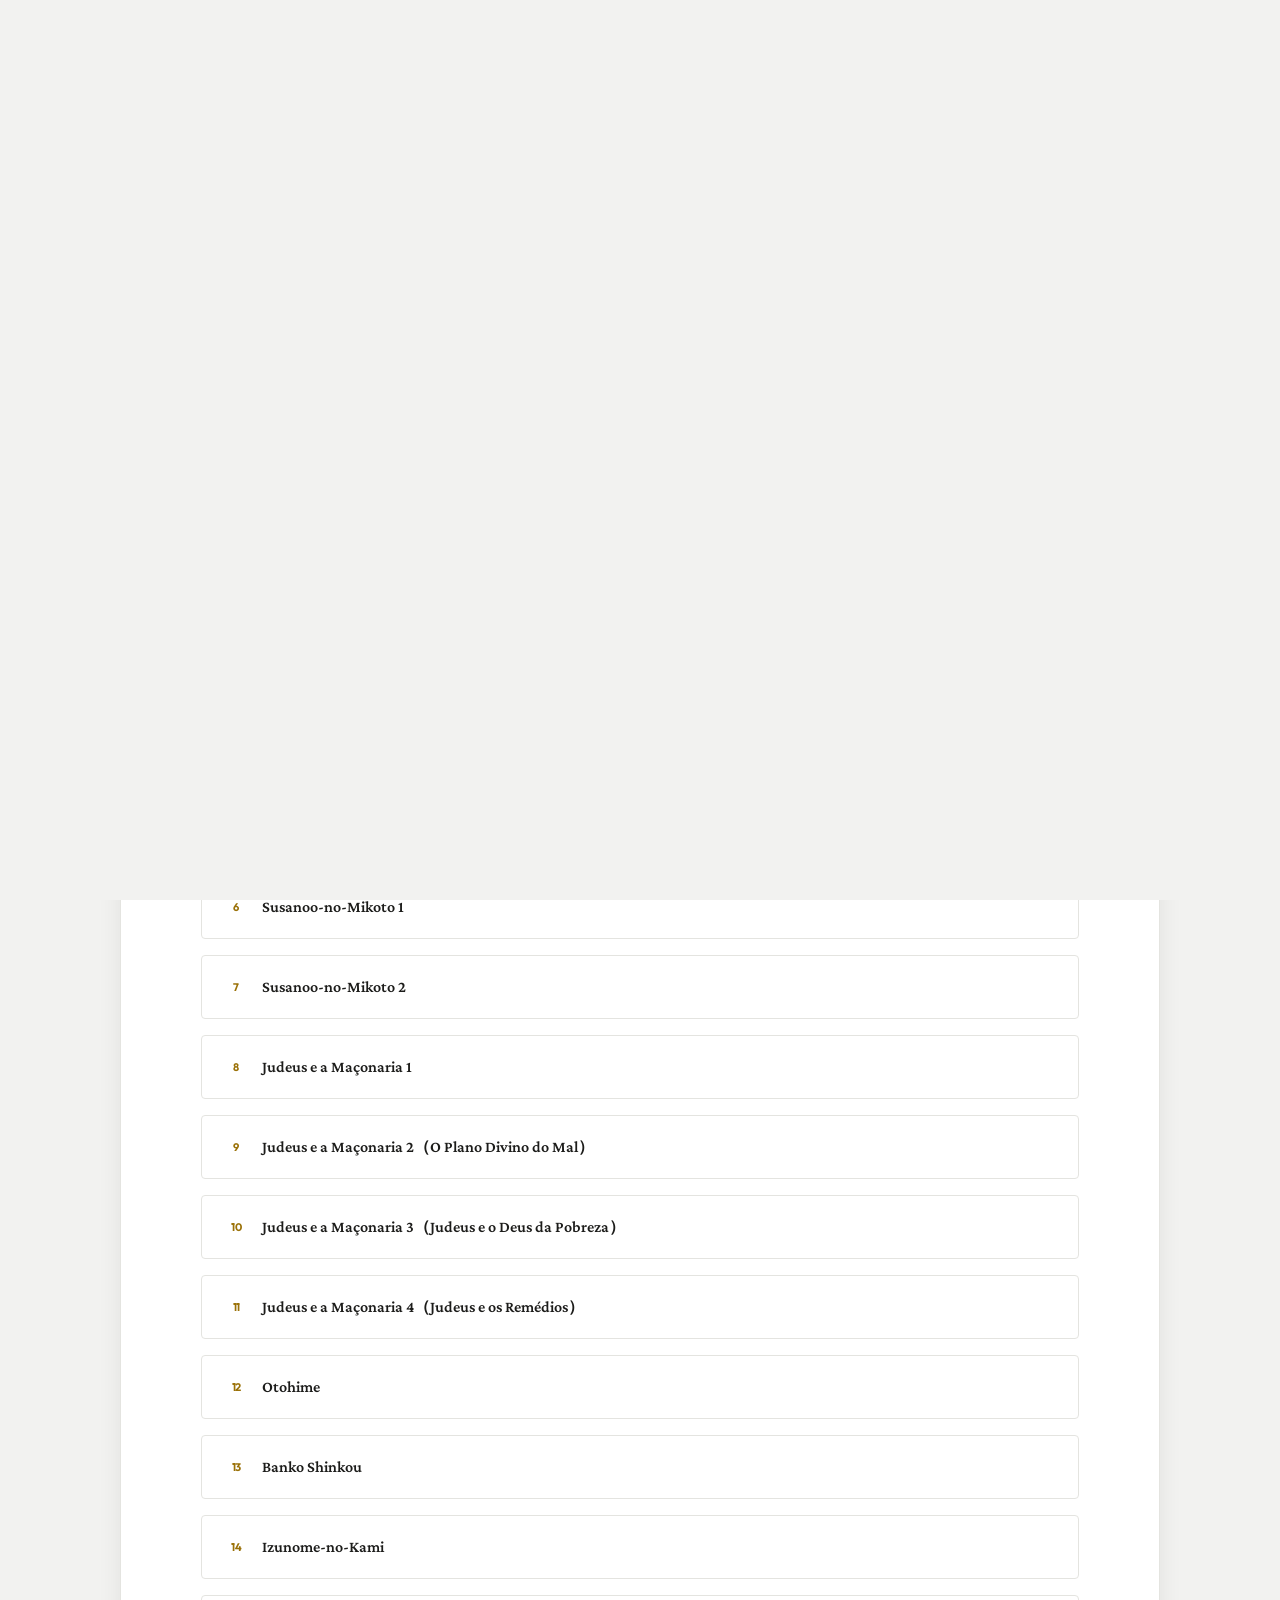
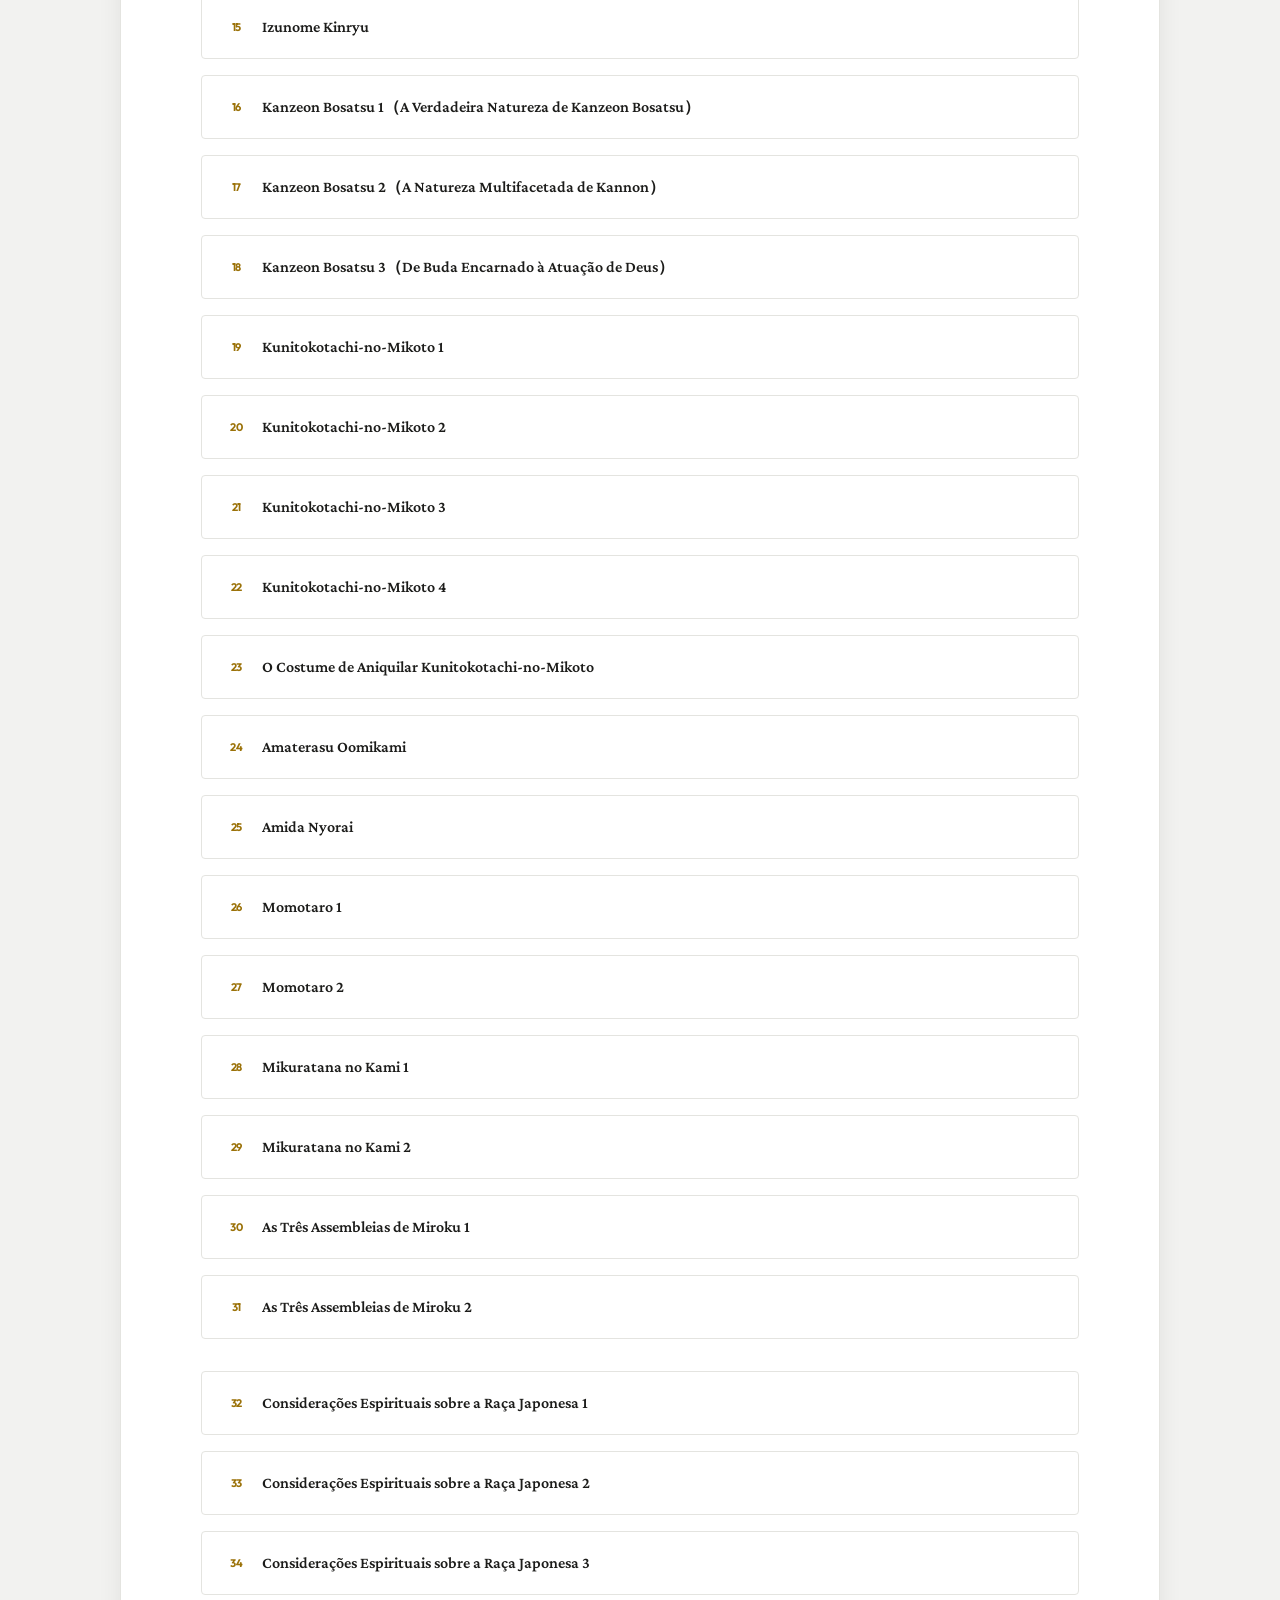
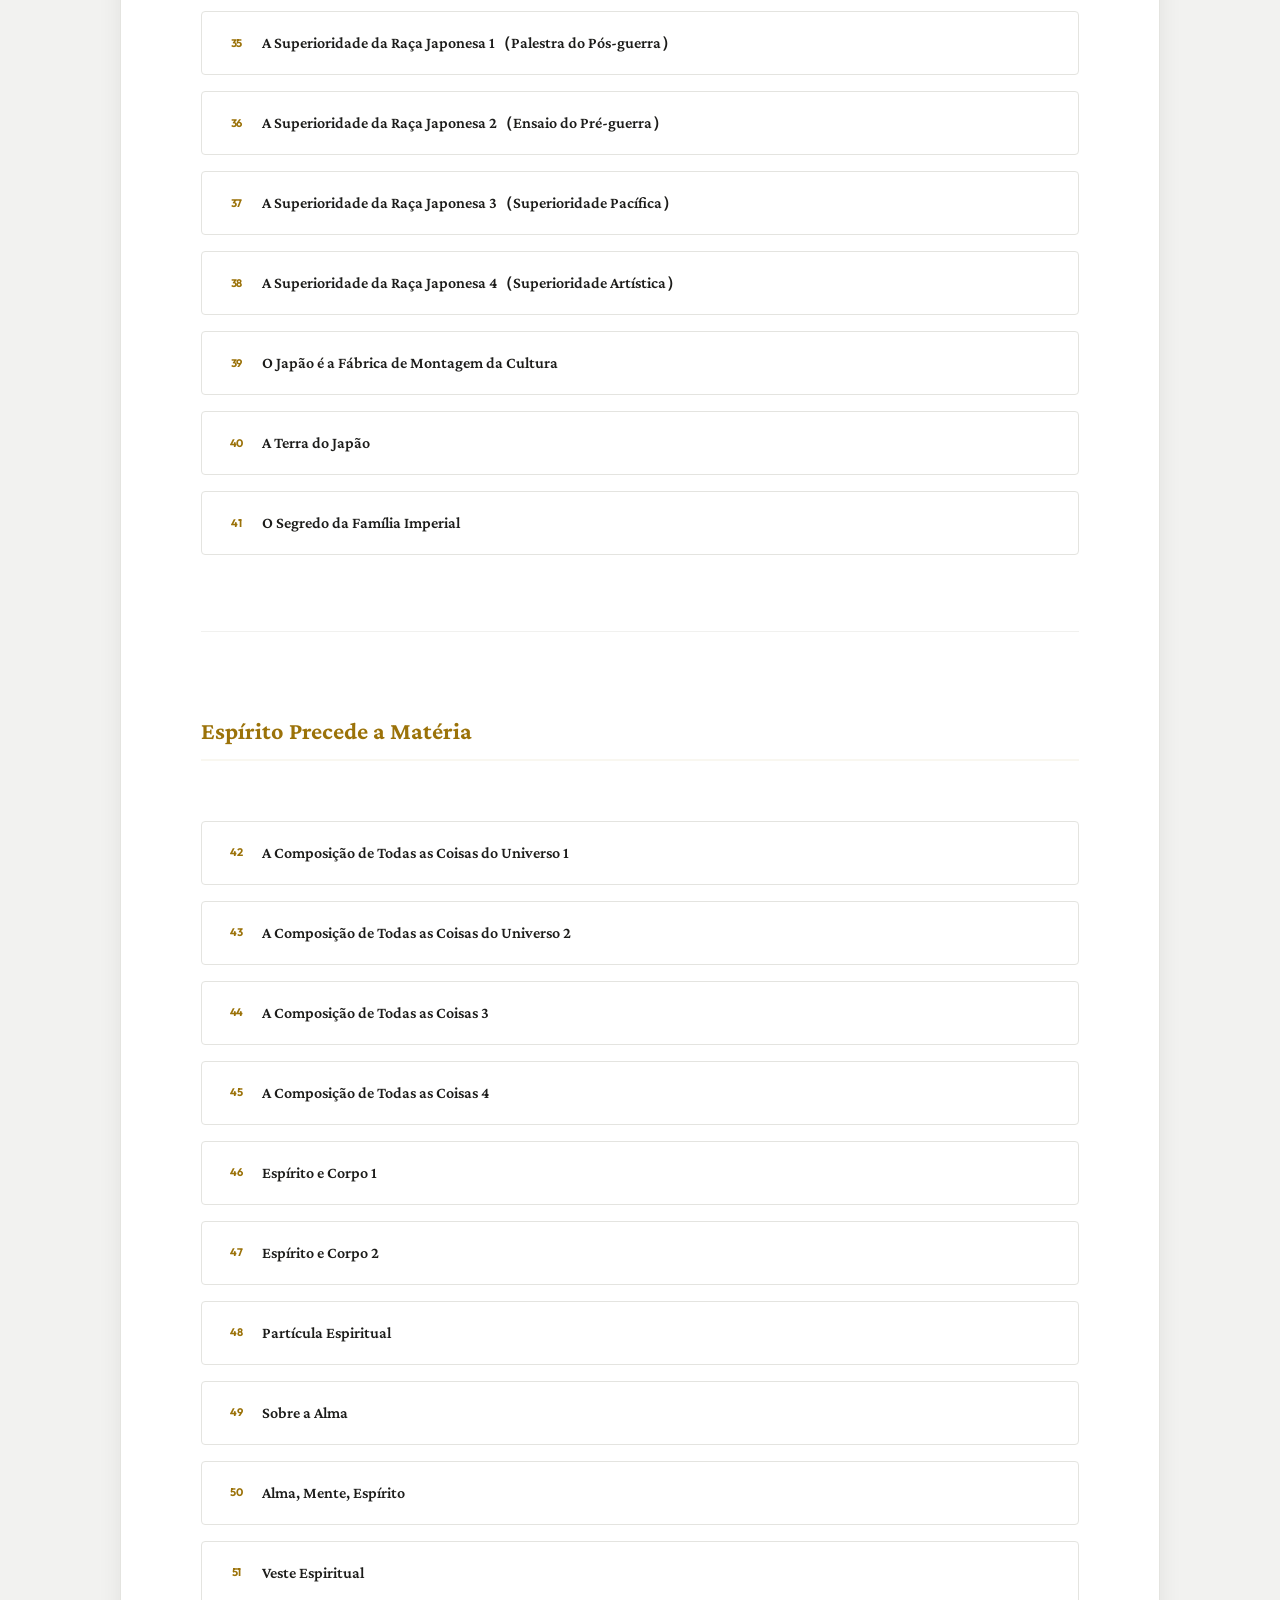
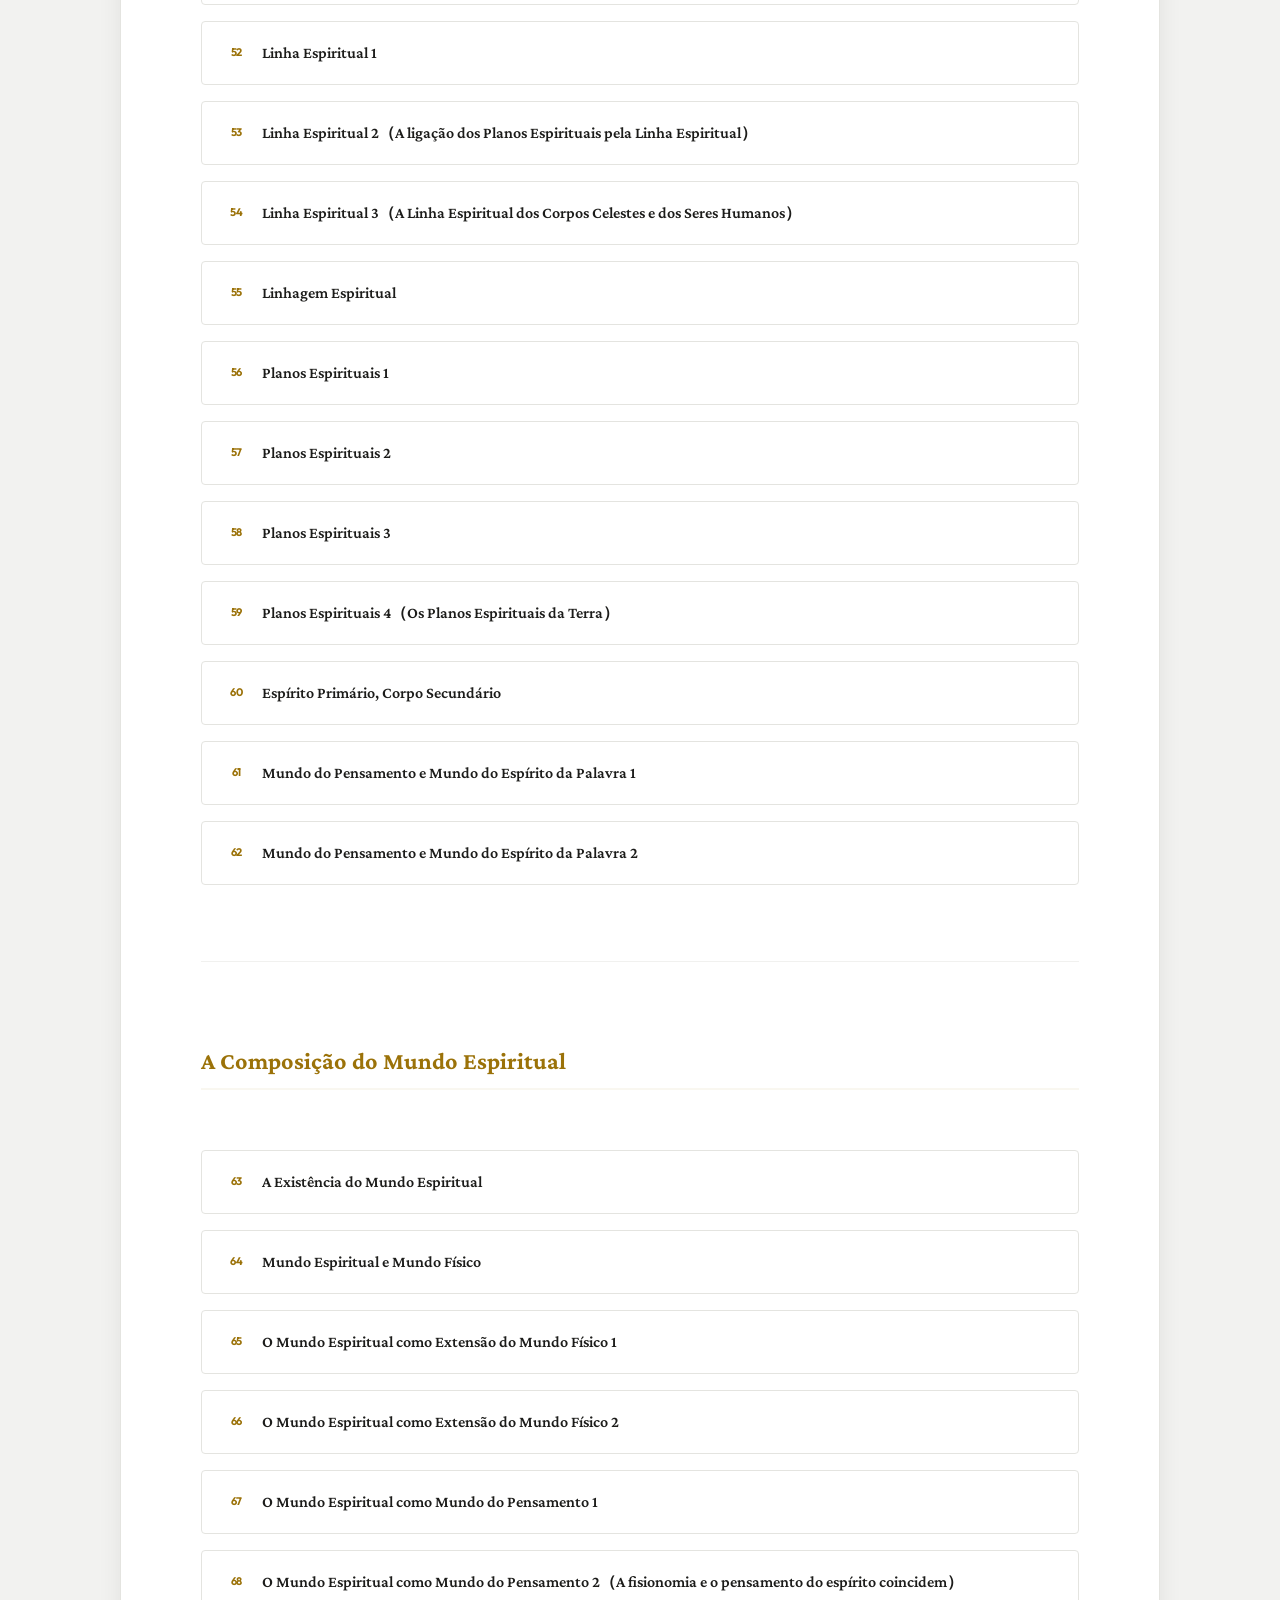
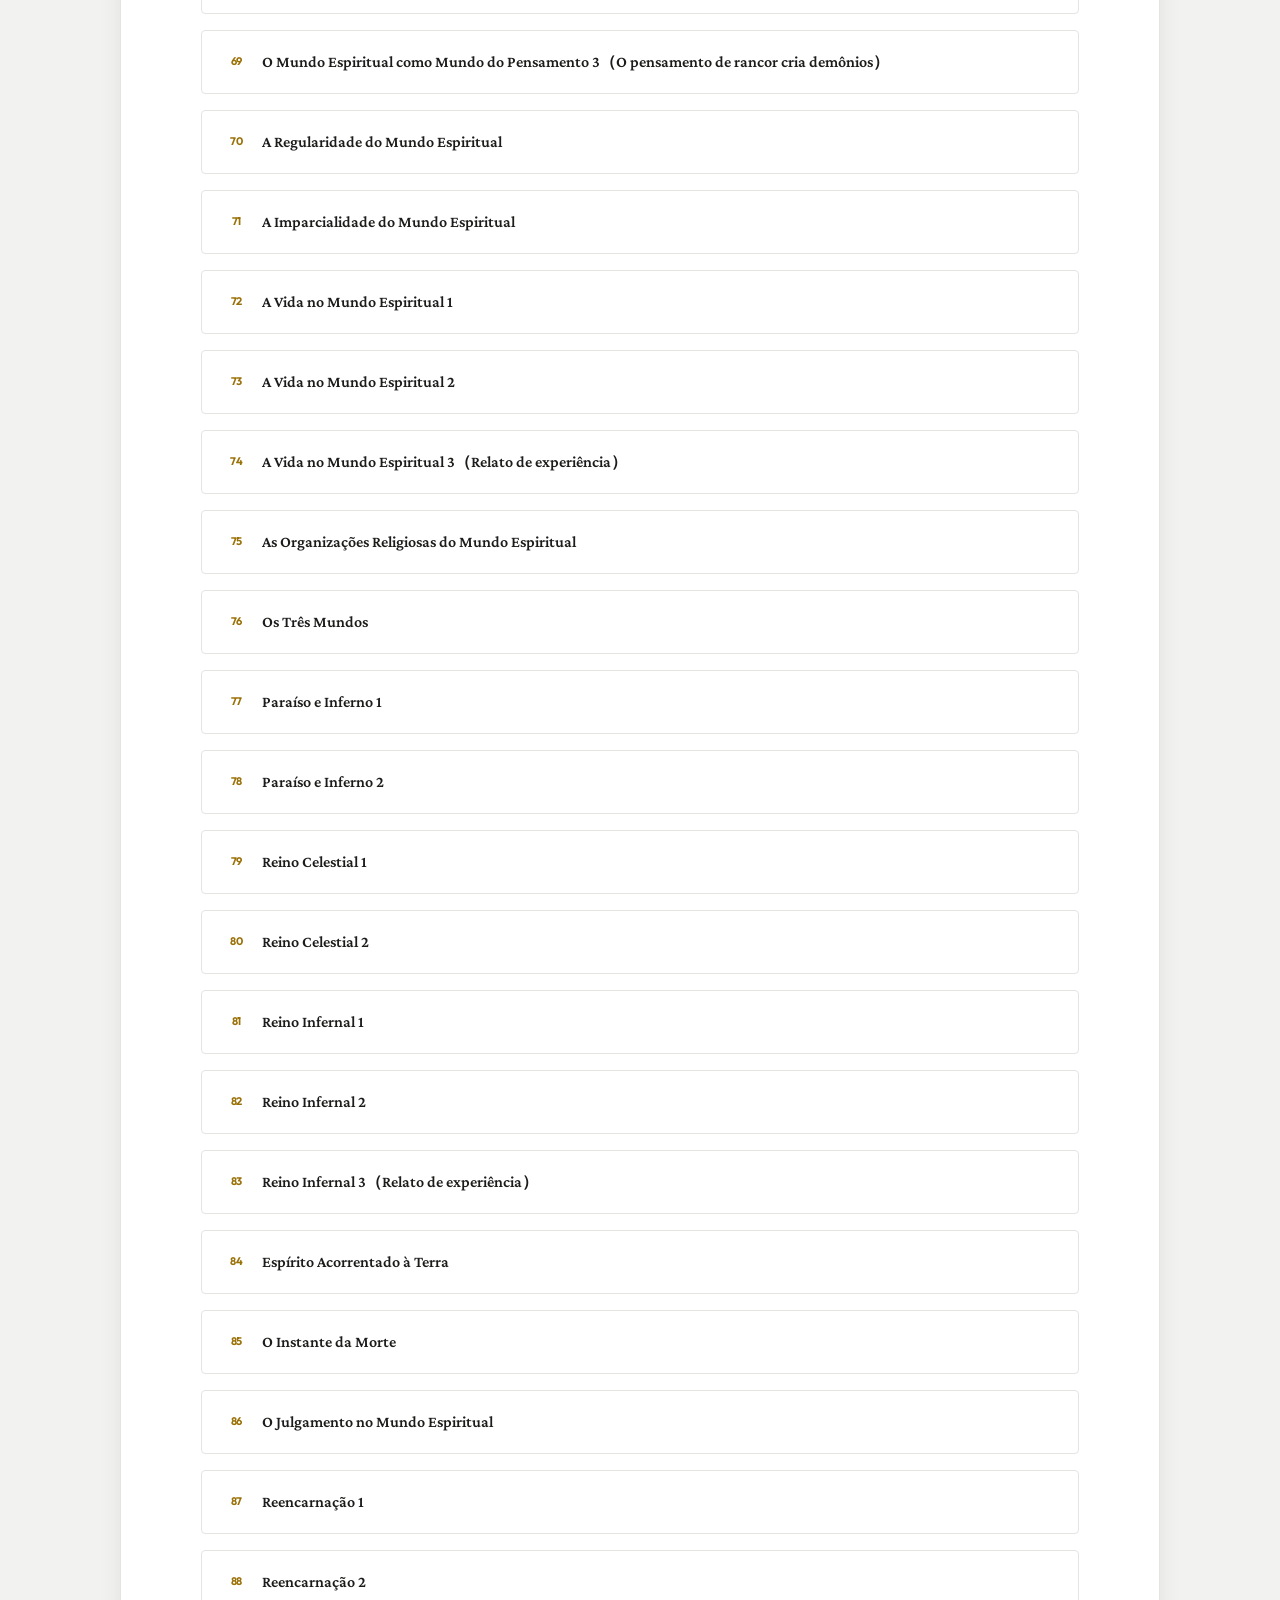
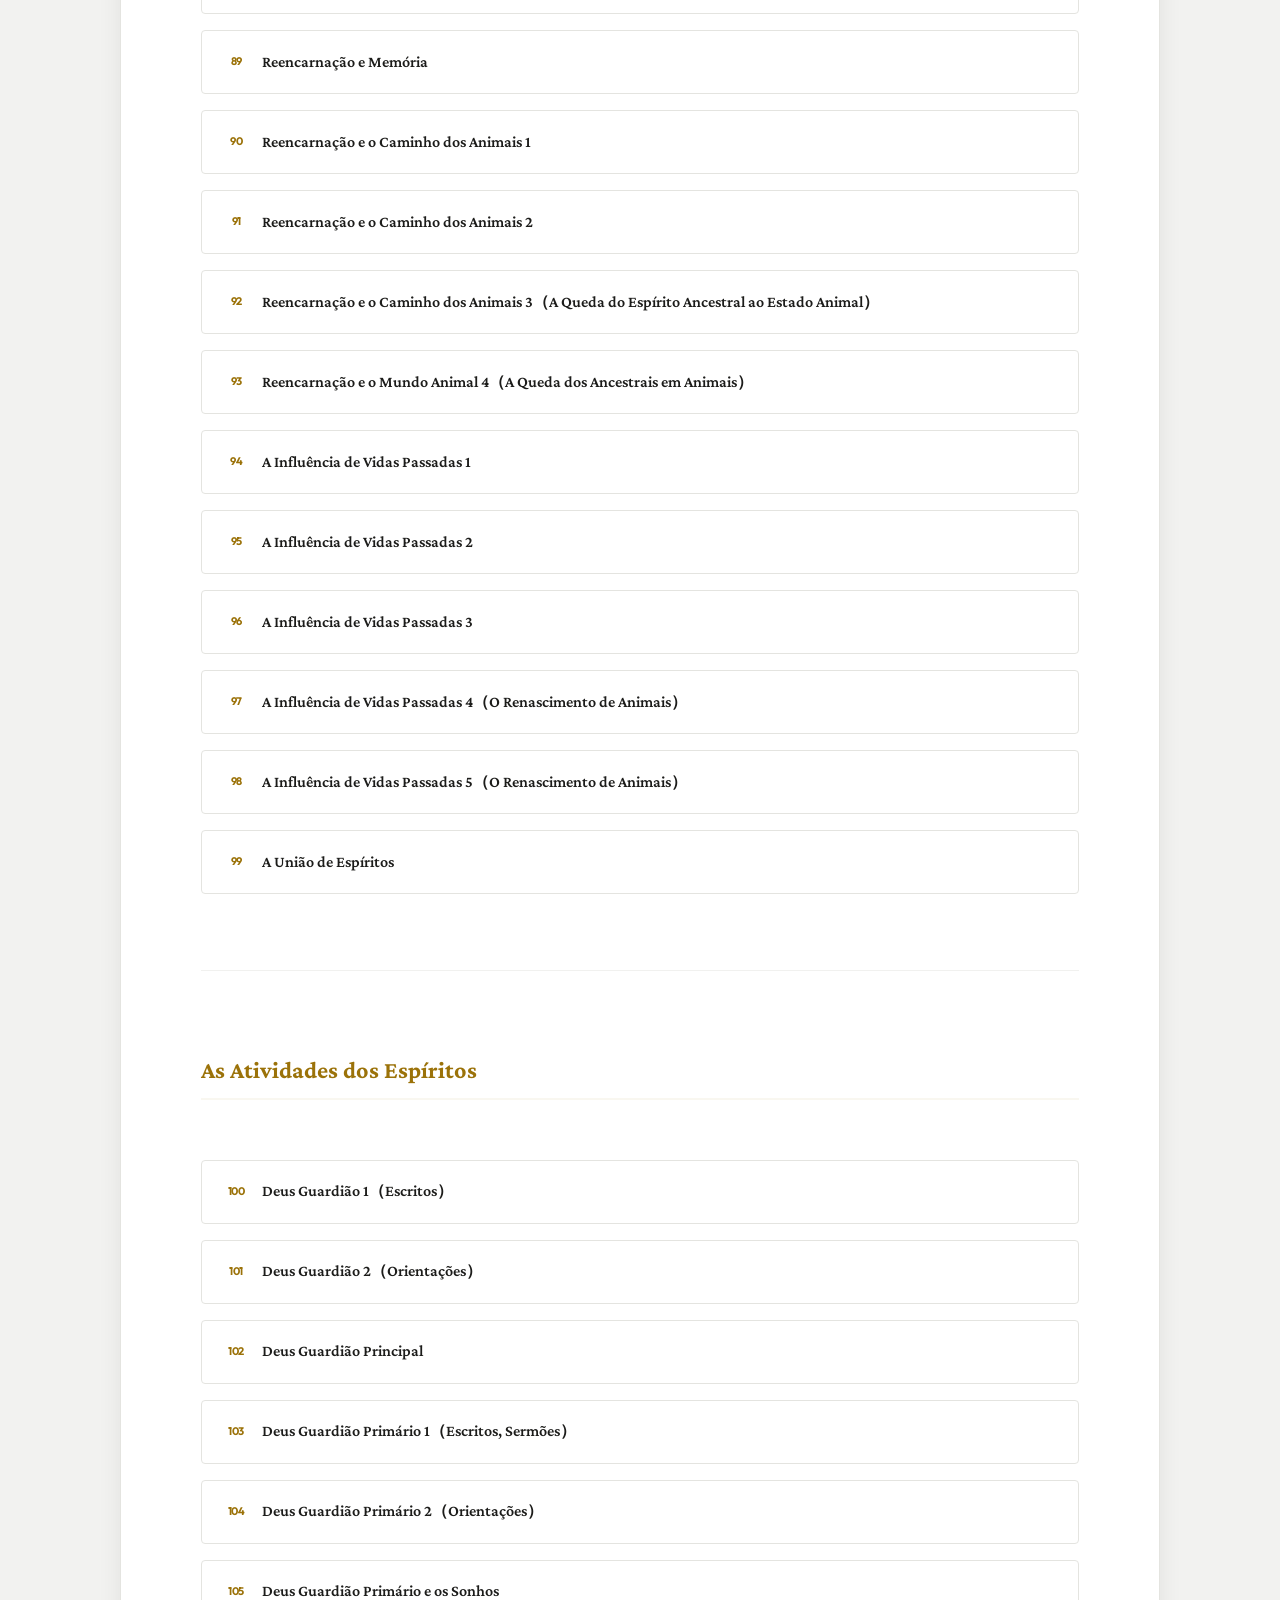
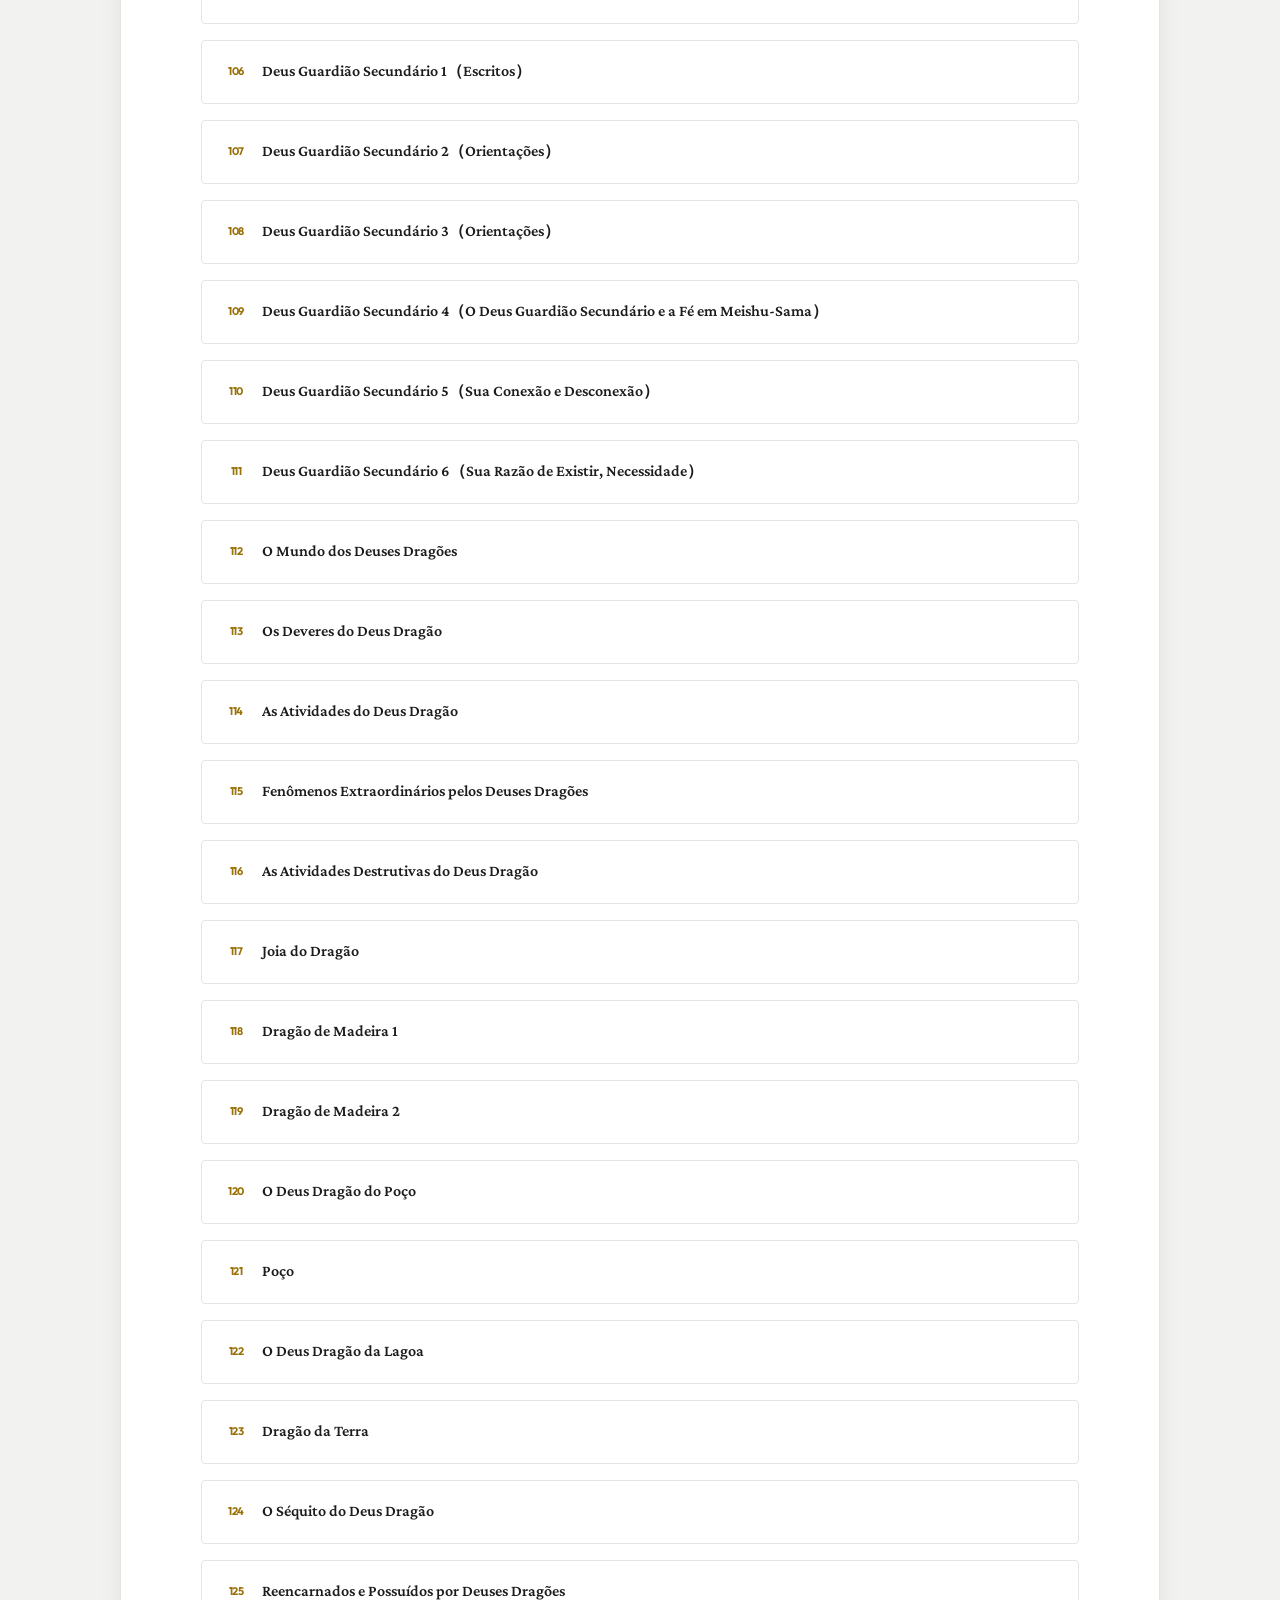
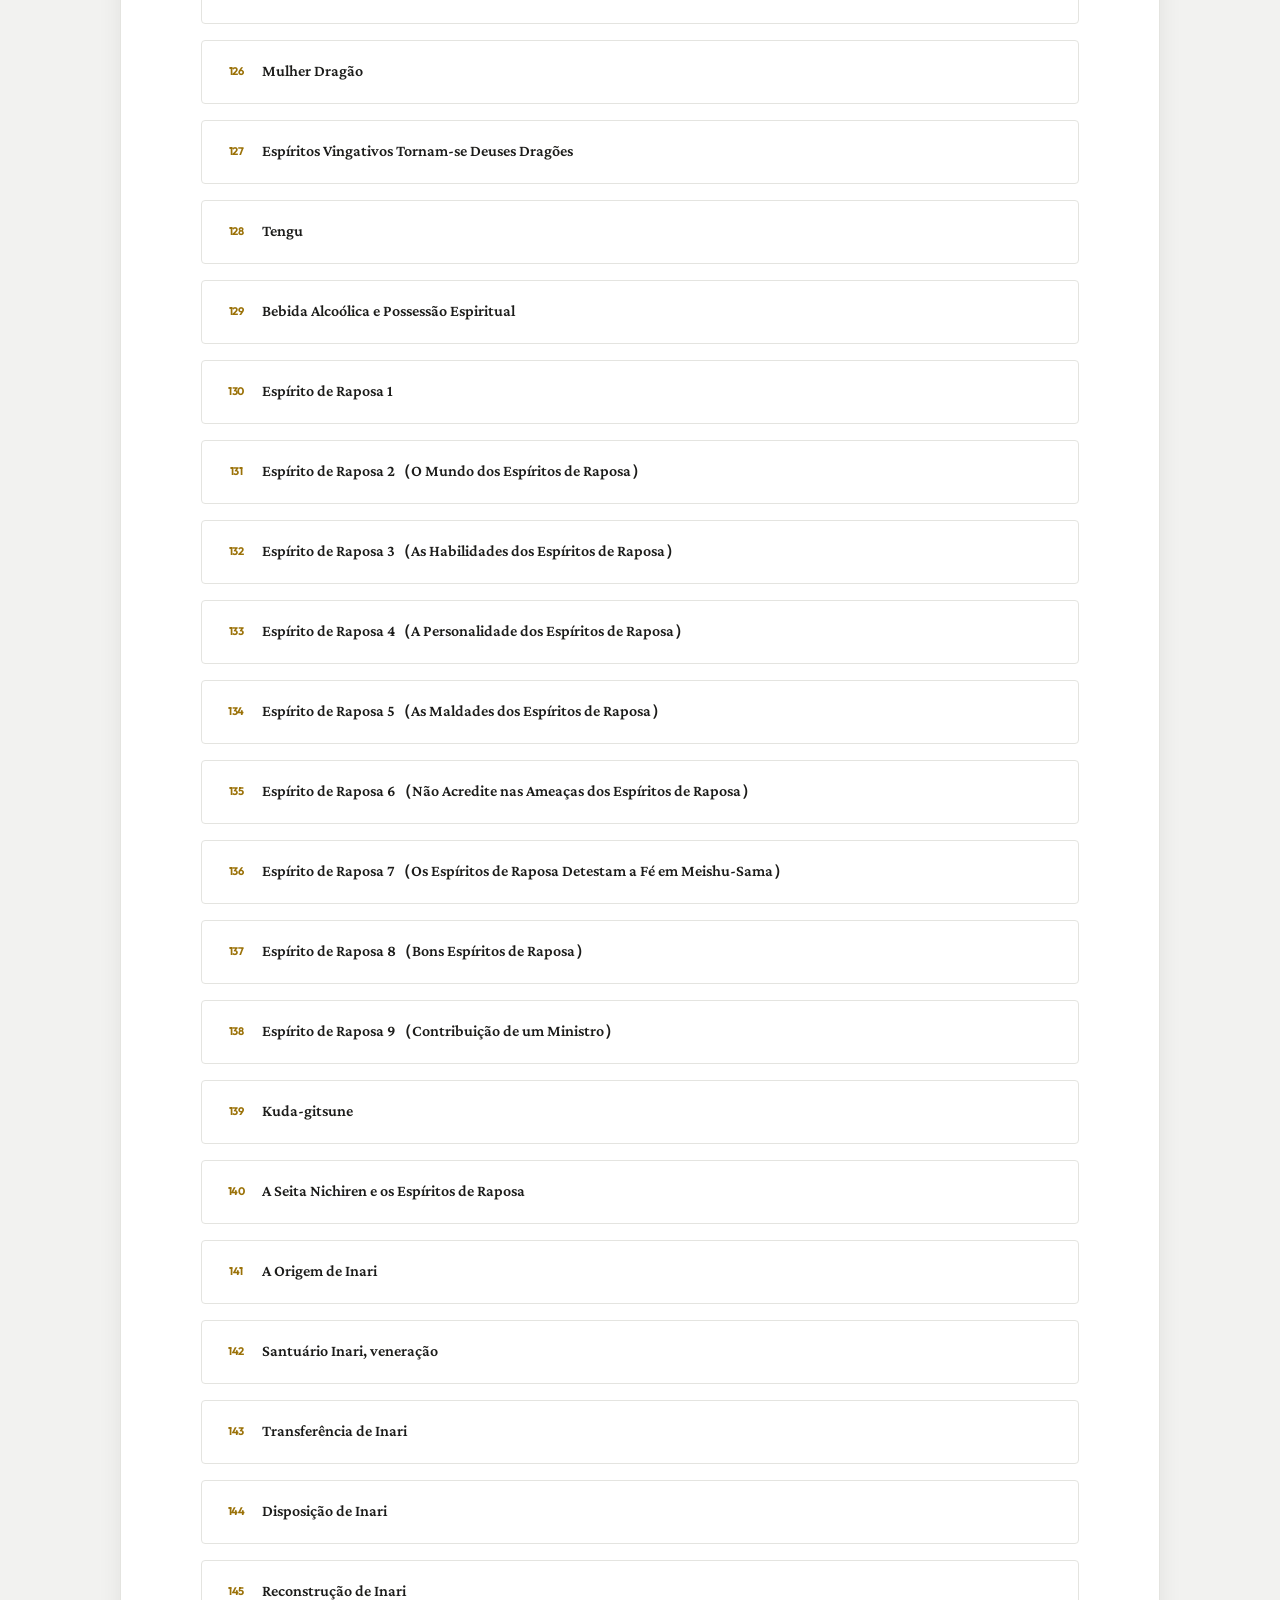
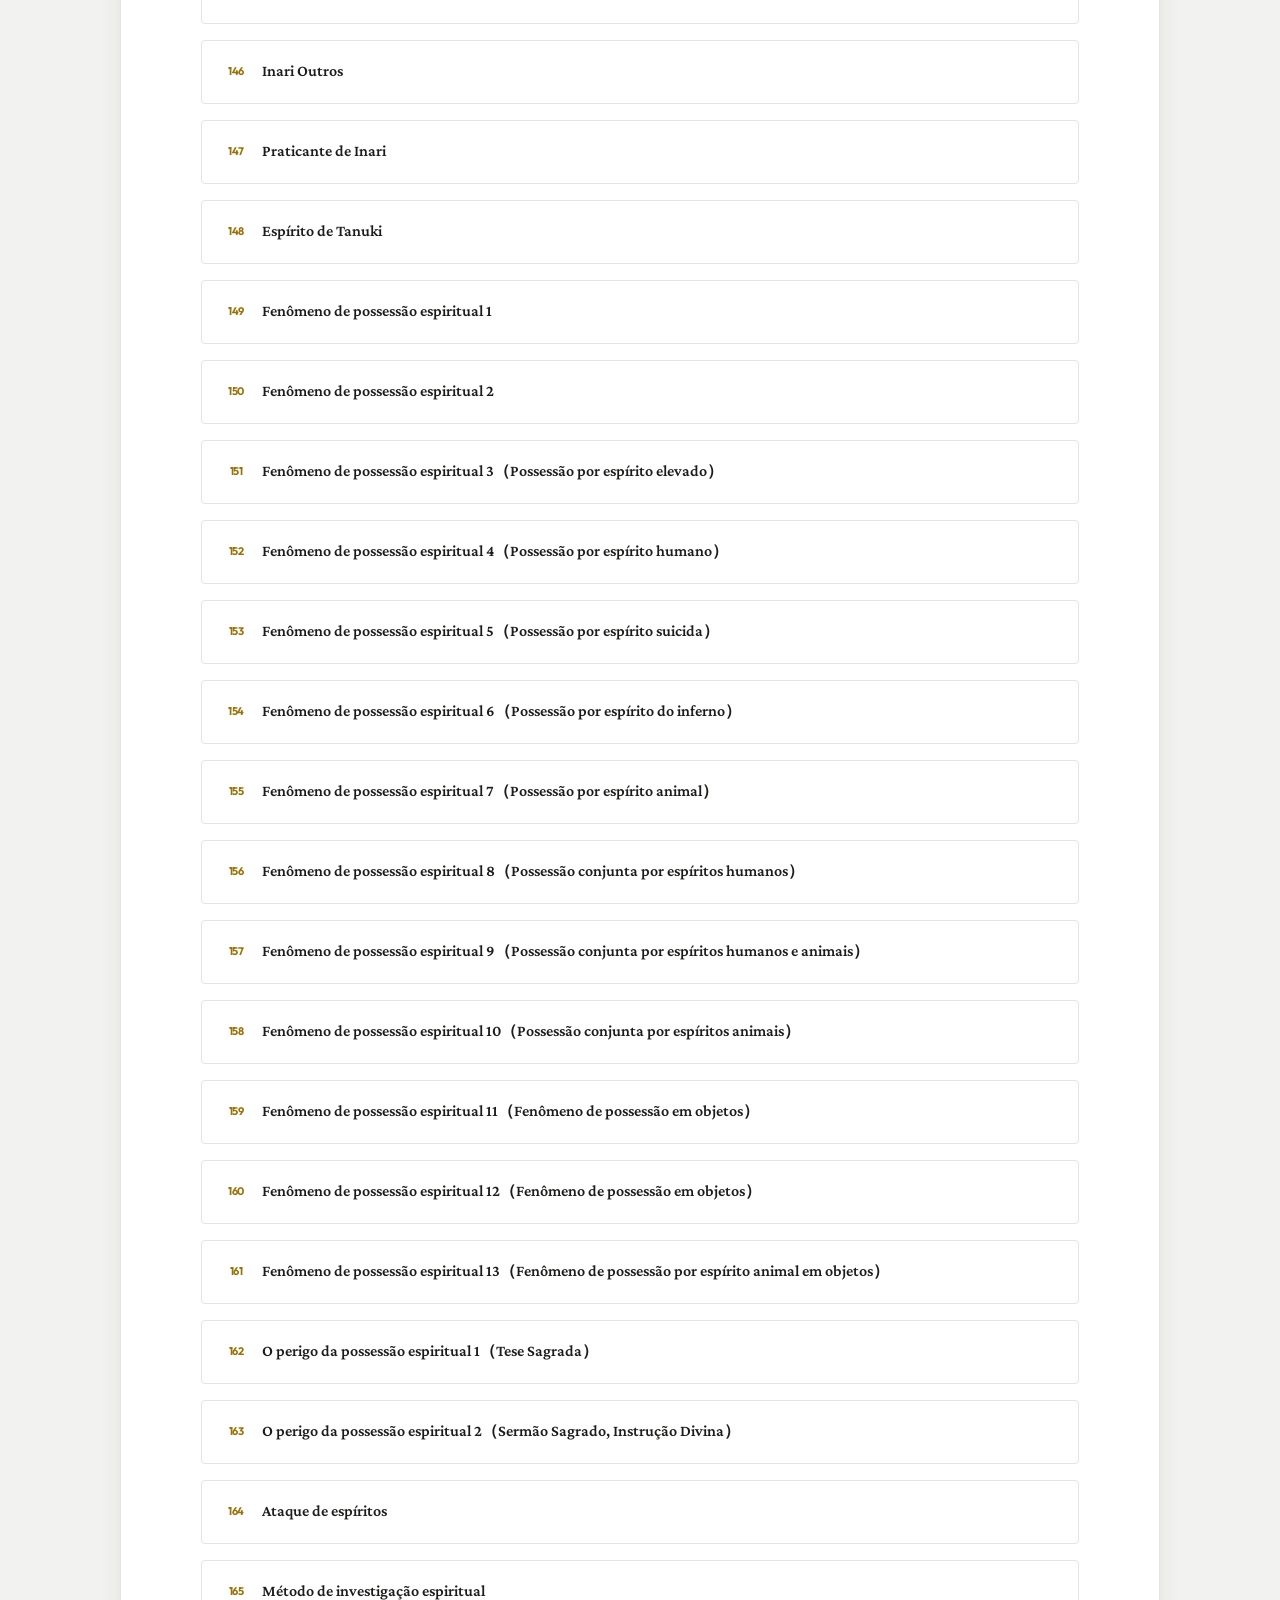
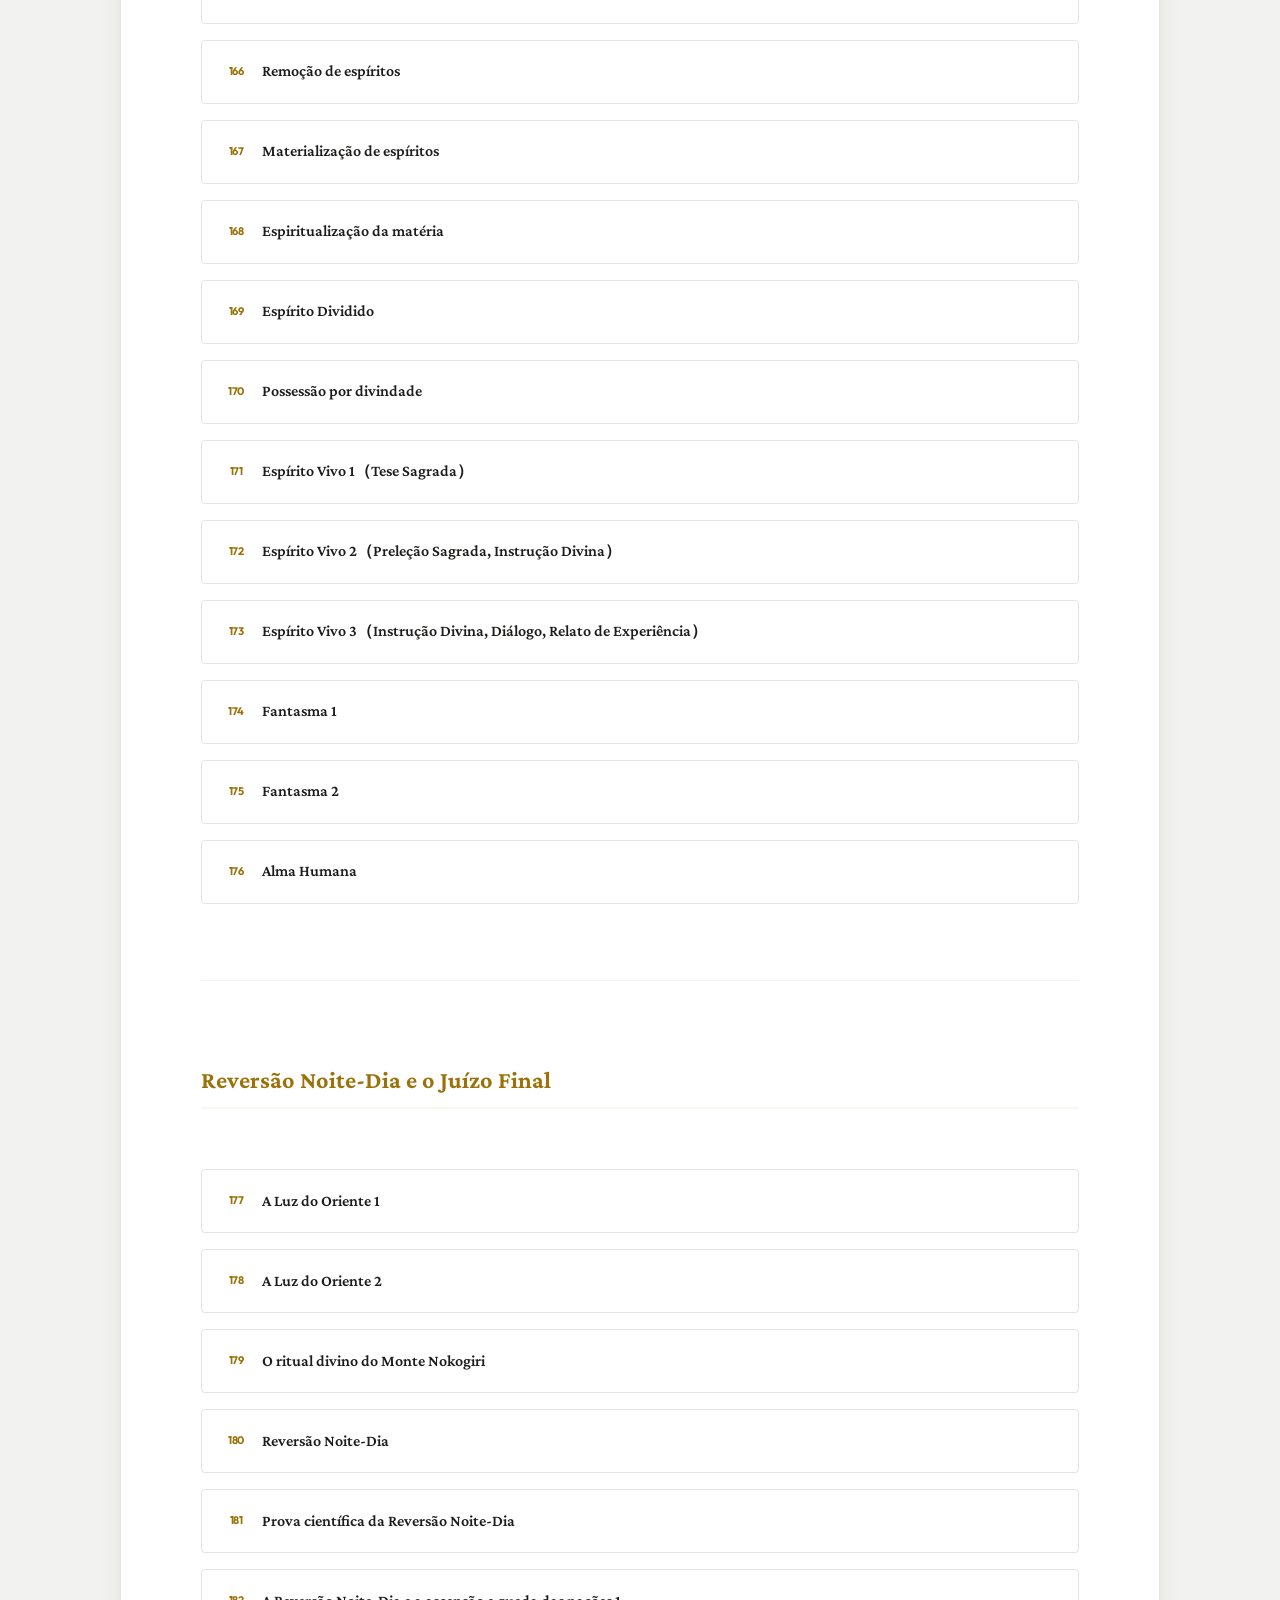
==== commit 7be71186: "Merge pull request #121 from ymikaeru/claude/descoberta-titulo-clicavel-a6r7pa Claude/descoberta tit" ====
--- a/mioshiec1/index.html
+++ b/mioshiec1/index.html
@@ -2,7 +2,7 @@
 <html lang="pt-BR">
 
 <head>
-    <script src="../js/init-theme.js"></script>
+    <script src="../js/init-theme.js?v=2"></script>
     <meta charset="UTF-8">
     <title>Ensinamentos - Caminho da Felicidade</title>
     <meta name="viewport" content="width=device-width, initial-scale=1.0">
@@ -10,8 +10,11 @@
     <link rel="preconnect" href="https://fonts.gstatic.com" crossorigin>
     <link rel="stylesheet"
         href="https://fonts.googleapis.com/css2?family=Outfit:wght@300;400;500;600&family=Crimson+Pro:ital,wght@0,400;0,600;0,700;1,400;1,600&display=swap">
-    <link rel="stylesheet" href="../css/styles.min.css?v=46">
+    <link rel="stylesheet" href="../css/styles.min.css?v=238">
     <link rel="icon" href="../favicon.svg" type="image/svg+xml">
+    <link rel="manifest" href="../manifest.json">
+    <link rel="apple-touch-icon" href="../assets/icons/apple-touch-icon.png">
+    <meta name="apple-mobile-web-app-title" content="C.Felicidade">
 
     <!-- SEO -->
     <meta name="description"
@@ -20,14 +23,18 @@
     <meta property="og:description"
         content="Ensinamentos de Meishu-Sama sobre o Mundo Espiritual, Espírito Precede a Matéria, Transição da Noite para o Dia e Culto aos Antepassados.">
     <meta property="og:type" content="website">
-    <meta property="og:image" content="../icon-512.png">
+    <meta property="og:image" content="../assets/icons/icon-512.png">
     <meta name="twitter:card" content="summary">
-    <script src="../js/toggle.js?v=24" defer></script>
-    <script src="../js/nav.js?v=1" defer></script>
-    <script src="../js/theme.js?v=1" defer></script>
-    <script src="../js/language.js?v=1" defer></script>
-    <script src="../js/typography.js?v=1" defer></script>
-    <script src="../js/search.js?v=6" defer></script>
+    <script src="../js/toggle.js?v=46" defer></script>
+    <script src="../js/playlists-loader.js?v=9" defer></script>
+    <script type="importmap">
+    {"imports":{"@supabase/supabase-js":"https://cdn.jsdelivr.net/npm/@supabase/supabase-js@2/+esm"}}</script>
+    <script type="module" src="../js/pdf-booklet-bridge.js?v=3"></script>
+    <script src="../js/nav.js?v=83" defer></script>
+    <script src="../js/theme.js?v=3" defer></script>
+    <script src="../js/language.js?v=14" defer></script>
+    <script src="../js/typography.js?v=2" defer></script>
+    <script src="../js/search.min.js?v=58" defer></script>
     <script src="../js/collapsible-sections.js?v=1" defer></script>
     <script>
         // Reader handles its own initialization that differs from Home/Index
@@ -75,7 +82,6 @@
             <a href="../mioshiec4/index.html" data-tooltip="Ensinamentos Complementares"><span>Vol 4</span></a>
             <select class="btn-zen" onchange="location.hash=this.value" style="max-width:140px">
                 <option value="" data-pt="Categorias" data-ja="カテゴリー">Categorias</option>
-                <option value="#section-0" data-pt="Prefácio" data-ja="序 文">Prefácio</option>
                 <option value="#section-1" data-pt="Deus e o Plano Divino" data-ja="神と経綸">Deus e o Plano Divino</option>
                 <option value="#section-2" data-pt="Espírito Precede a Matéria" data-ja="霊主体従">Espírito Precede a
                     Matéria</option>
@@ -86,8 +92,8 @@
                 <option value="#section-5" data-pt="Reversão Noite-Dia e o Juízo Final" data-ja="夜昼転換と最後の審判">Reversão
                     Noite-Dia e o Juízo Final</option>
                 <option value="#section-6" data-pt="A Divindade" data-ja="御神格">A Divindade</option>
-                <option value="#section-7" data-pt="Deuses Verdadeiros e Deuses Malignos" data-ja="正神と邪神">Deuses
-                    Verdadeiros e Deuses Malignos</option>
+                <option value="#section-7" data-pt="Deuses Verdadeiros e Jashin" data-ja="正神と邪神">Deuses
+                    Verdadeiros e Jashin</option>
                 <option value="#section-8" data-pt="Culto aos Antepassados" data-ja="祖霊祭祀">Culto aos Antepassados
                 </option>
             </select>
@@ -107,237 +113,223 @@
                 </div>
                 <div class="topic-list">
                     <div style="height: 12px;"></div>
-                    <h2 id="section-0" class="section-header">
-                        <span class="lang-pt">Prefácio</span>
-                        <span class="lang-ja" style="display:none">序 文</span>
-                    </h2>
-                    <div style="height: 12px;"></div>
-                    <a href="../reader.html?vol=mioshiec1&file=zyobun.html" class="topic-card">
-                        <div class="topic-card__icon">1</div>
-                        <div class="topic-card__title">
-                            <span class="lang-pt">O Objetivo da Fundação da Igreja por Meishu-Sama</span>
-                            <span class="lang-ja" style="display:none">明主様御立教の御目的</span>
-                        </div>
-                    </a>
-                    <div style="height: 12px;"></div>
-                    <hr style="border:none; border-top:1px solid var(--border); margin: 32px 0; opacity: 0.5;">
                     <h2 id="section-1" class="section-header">
                         <span class="lang-pt">Deus e o Plano Divino</span>
                         <span class="lang-ja" style="display:none">神と経綸</span>
                     </h2>
                     <div style="height: 12px;"></div>
                     <a href="../reader.html?vol=mioshiec1&file=keirin1.html" class="topic-card">
-                        <div class="topic-card__icon">2</div>
+                        <div class="topic-card__icon">1</div>
                         <div class="topic-card__title">
                             <span class="lang-pt">Deus e o Plano Divino 1</span>
                             <span class="lang-ja" style="display:none">神と経綸 1</span>
                         </div>
                     </a>
                     <a href="../reader.html?vol=mioshiec1&file=keirin2.html" class="topic-card">
-                        <div class="topic-card__icon">3</div>
+                        <div class="topic-card__icon">2</div>
                         <div class="topic-card__title">
                             <span class="lang-pt">Deus e o Plano Divino 2</span>
                             <span class="lang-ja" style="display:none">神と経綸 2</span>
                         </div>
                     </a>
                     <a href="../reader.html?vol=mioshiec1&file=keirin3.html" class="topic-card">
-                        <div class="topic-card__icon">4</div>
+                        <div class="topic-card__icon">3</div>
                         <div class="topic-card__title">
                             <span class="lang-pt">Deus e o Plano Divino 3</span>
                             <span class="lang-ja" style="display:none">神と経綸 3</span>
                         </div>
                     </a>
                     <a href="../reader.html?vol=mioshiec1&file=keirin4.html" class="topic-card">
-                        <div class="topic-card__icon">5</div>
+                        <div class="topic-card__icon">4</div>
                         <div class="topic-card__title">
                             <span class="lang-pt">Deus e o Plano Divino 4</span>
                             <span class="lang-ja" style="display:none">神と経綸 4</span>
                         </div>
                     </a>
                     <a href="../reader.html?vol=mioshiec1&file=amaSUME.html" class="topic-card">
-                        <div class="topic-card__icon">6</div>
+                        <div class="topic-card__icon">5</div>
                         <div class="topic-card__title">
                             <span class="lang-pt">Amaterasu Sume-oomikami</span>
                             <span class="lang-ja" style="display:none">天照皇大御神</span>
                         </div>
                     </a>
                     <a href="../reader.html?vol=mioshiec1&file=susa1.html" class="topic-card">
-                        <div class="topic-card__icon">7</div>
+                        <div class="topic-card__icon">6</div>
                         <div class="topic-card__title">
                             <span class="lang-pt">Susanoo-no-Mikoto 1</span>
                             <span class="lang-ja" style="display:none">素盞鳴尊 1</span>
                         </div>
                     </a>
                     <a href="../reader.html?vol=mioshiec1&file=susa2.html" class="topic-card">
-                        <div class="topic-card__icon">8</div>
+                        <div class="topic-card__icon">7</div>
                         <div class="topic-card__title">
                             <span class="lang-pt">Susanoo-no-Mikoto 2</span>
                             <span class="lang-ja" style="display:none">素盞鳴尊 2</span>
                         </div>
                     </a>
                     <a href="../reader.html?vol=mioshiec1&file=yudaya1.html" class="topic-card">
-                        <div class="topic-card__icon">9</div>
+                        <div class="topic-card__icon">8</div>
                         <div class="topic-card__title">
                             <span class="lang-pt">Judeus e a Maçonaria 1</span>
                             <span class="lang-ja" style="display:none">ユダヤとフリーメーソン 1</span>
                         </div>
                     </a>
                     <a href="../reader.html?vol=mioshiec1&file=yudaya2.html" class="topic-card">
-                        <div class="topic-card__icon">10</div>
+                        <div class="topic-card__icon">9</div>
                         <div class="topic-card__title">
                             <span class="lang-pt">Judeus e a Maçonaria 2（O Plano Divino do Mal）</span>
                             <span class="lang-ja" style="display:none">ユダヤとフリーメーソン 2（悪の経綸）</span>
                         </div>
                     </a>
                     <a href="../reader.html?vol=mioshiec1&file=yudaya3.html" class="topic-card">
-                        <div class="topic-card__icon">11</div>
+                        <div class="topic-card__icon">10</div>
                         <div class="topic-card__title">
                             <span class="lang-pt">Judeus e a Maçonaria 3（Judeus e o Deus da Pobreza）</span>
                             <span class="lang-ja" style="display:none">ユダヤとフリーメーソン 3（ユダヤと貧乏神）</span>
                         </div>
                     </a>
                     <a href="../reader.html?vol=mioshiec1&file=yudaya4.html" class="topic-card">
-                        <div class="topic-card__icon">12</div>
+                        <div class="topic-card__icon">11</div>
                         <div class="topic-card__title">
                             <span class="lang-pt">Judeus e a Maçonaria 4（Judeus e os Remédios）</span>
                             <span class="lang-ja" style="display:none">ユダヤとフリーメーソン 4（ユダヤと薬）</span>
                         </div>
                     </a>
                     <a href="../reader.html?vol=mioshiec1&file=otohime.html" class="topic-card">
-                        <div class="topic-card__icon">13</div>
+                        <div class="topic-card__icon">12</div>
                         <div class="topic-card__title">
                             <span class="lang-pt">Otohime</span>
                             <span class="lang-ja" style="display:none">乙 姫</span>
                         </div>
                     </a>
                     <a href="../reader.html?vol=mioshiec1&file=banko.html" class="topic-card">
-                        <div class="topic-card__icon">14</div>
+                        <div class="topic-card__icon">13</div>
                         <div class="topic-card__title">
                             <span class="lang-pt">Banko Shinkou</span>
                             <span class="lang-ja" style="display:none">盤古神皇</span>
                         </div>
                     </a>
                     <a href="../reader.html?vol=mioshiec1&file=izunomeKAMI.html" class="topic-card">
-                        <div class="topic-card__icon">15</div>
+                        <div class="topic-card__icon">14</div>
                         <div class="topic-card__title">
                             <span class="lang-pt">Izunome-no-Kami</span>
                             <span class="lang-ja" style="display:none">伊都能売神</span>
                         </div>
                     </a>
                     <a href="../reader.html?vol=mioshiec1&file=izunomeKINRYUU.html" class="topic-card">
-                        <div class="topic-card__icon">16</div>
+                        <div class="topic-card__icon">15</div>
                         <div class="topic-card__title">
                             <span class="lang-pt">Izunome Kinryu</span>
                             <span class="lang-ja" style="display:none">伊都能売金龍</span>
                         </div>
                     </a>
                     <a href="../reader.html?vol=mioshiec1&file=kanzeon1.html" class="topic-card">
-                        <div class="topic-card__icon">17</div>
+                        <div class="topic-card__icon">16</div>
                         <div class="topic-card__title">
                             <span class="lang-pt">Kanzeon Bosatsu 1（A Verdadeira Natureza de Kanzeon Bosatsu）</span>
                             <span class="lang-ja" style="display:none">観世音菩薩 1（観世音菩薩の御本体）</span>
                         </div>
                     </a>
                     <a href="../reader.html?vol=mioshiec1&file=kanzeon2.html" class="topic-card">
-                        <div class="topic-card__icon">18</div>
+                        <div class="topic-card__icon">17</div>
                         <div class="topic-card__title">
                             <span class="lang-pt">Kanzeon Bosatsu 2（A Natureza Multifacetada de Kannon）</span>
                             <span class="lang-ja" style="display:none">観世音菩薩 2（観音の千変万化的性格）</span>
                         </div>
                     </a>
                     <a href="../reader.html?vol=mioshiec1&file=kanzeon3.html" class="topic-card">
-                        <div class="topic-card__icon">19</div>
+                        <div class="topic-card__icon">18</div>
                         <div class="topic-card__title">
                             <span class="lang-pt">Kanzeon Bosatsu 3（De Buda Encarnado à Atuação de Deus）</span>
                             <span class="lang-ja" style="display:none">観世音菩薩 3（化身仏から神の御働きへ）</span>
                         </div>
                     </a>
                     <a href="../reader.html?vol=mioshiec1&file=kuni1.html" class="topic-card">
-                        <div class="topic-card__icon">20</div>
+                        <div class="topic-card__icon">19</div>
                         <div class="topic-card__title">
                             <span class="lang-pt">Kunitokotachi-no-Mikoto 1</span>
                             <span class="lang-ja" style="display:none">国常立尊 1</span>
                         </div>
                     </a>
                     <a href="../reader.html?vol=mioshiec1&file=kuni2.html" class="topic-card">
-                        <div class="topic-card__icon">21</div>
+                        <div class="topic-card__icon">20</div>
                         <div class="topic-card__title">
                             <span class="lang-pt">Kunitokotachi-no-Mikoto 2</span>
                             <span class="lang-ja" style="display:none">国常立尊 2</span>
                         </div>
                     </a>
                     <a href="../reader.html?vol=mioshiec1&file=kuni3.html" class="topic-card">
-                        <div class="topic-card__icon">22</div>
+                        <div class="topic-card__icon">21</div>
                         <div class="topic-card__title">
                             <span class="lang-pt">Kunitokotachi-no-Mikoto 3</span>
                             <span class="lang-ja" style="display:none">国常立尊 3</span>
                         </div>
                     </a>
                     <a href="../reader.html?vol=mioshiec1&file=kuni4.html" class="topic-card">
-                        <div class="topic-card__icon">23</div>
+                        <div class="topic-card__icon">22</div>
                         <div class="topic-card__title">
                             <span class="lang-pt">Kunitokotachi-no-Mikoto 4</span>
                             <span class="lang-ja" style="display:none">国常立尊 4</span>
                         </div>
                     </a>
                     <a href="../reader.html?vol=mioshiec1&file=kuniIN.html" class="topic-card">
-                        <div class="topic-card__icon">24</div>
+                        <div class="topic-card__icon">23</div>
                         <div class="topic-card__title">
                             <span class="lang-pt">O Costume de Aniquilar Kunitokotachi-no-Mikoto</span>
                             <span class="lang-ja" style="display:none">国常立尊抹殺の因習</span>
                         </div>
                     </a>
                     <a href="../reader.html?vol=mioshiec1&file=amaOOMIKAMI.html" class="topic-card">
-                        <div class="topic-card__icon">25</div>
+                        <div class="topic-card__icon">24</div>
                         <div class="topic-card__title">
                             <span class="lang-pt">Amaterasu Oomikami</span>
                             <span class="lang-ja" style="display:none">天照大御神</span>
                         </div>
                     </a>
                     <a href="../reader.html?vol=mioshiec1&file=amida.html" class="topic-card">
-                        <div class="topic-card__icon">26</div>
+                        <div class="topic-card__icon">25</div>
                         <div class="topic-card__title">
                             <span class="lang-pt">Amida Nyorai</span>
                             <span class="lang-ja" style="display:none">阿弥陀如来</span>
                         </div>
                     </a>
                     <a href="../reader.html?vol=mioshiec1&file=momotarou1.html" class="topic-card">
-                        <div class="topic-card__icon">27</div>
+                        <div class="topic-card__icon">26</div>
                         <div class="topic-card__title">
                             <span class="lang-pt">Momotaro 1</span>
                             <span class="lang-ja" style="display:none">桃太郎 1</span>
                         </div>
                     </a>
                     <a href="../reader.html?vol=mioshiec1&file=momotarou2.html" class="topic-card">
-                        <div class="topic-card__icon">28</div>
+                        <div class="topic-card__icon">27</div>
                         <div class="topic-card__title">
                             <span class="lang-pt">Momotaro 2</span>
                             <span class="lang-ja" style="display:none">桃太郎 2</span>
                         </div>
                     </a>
                     <a href="../reader.html?vol=mioshiec1&file=mikuratana1.html" class="topic-card">
-                        <div class="topic-card__icon">29</div>
+                        <div class="topic-card__icon">28</div>
                         <div class="topic-card__title">
                             <span class="lang-pt">Mikuratana no Kami 1</span>
                             <span class="lang-ja" style="display:none">ミクラタナの神 1</span>
                         </div>
                     </a>
                     <a href="../reader.html?vol=mioshiec1&file=mikuratana2.html" class="topic-card">
-                        <div class="topic-card__icon">30</div>
+                        <div class="topic-card__icon">29</div>
                         <div class="topic-card__title">
                             <span class="lang-pt">Mikuratana no Kami 2</span>
                             <span class="lang-ja" style="display:none">ミクラタナの神 2</span>
                         </div>
                     </a>
                     <a href="../reader.html?vol=mioshiec1&file=miroku1SAN.html" class="topic-card">
-                        <div class="topic-card__icon">31</div>
+                        <div class="topic-card__icon">30</div>
                         <div class="topic-card__title">
                             <span class="lang-pt">As Três Assembleias de Miroku 1</span>
                             <span class="lang-ja" style="display:none">弥勒三会 1</span>
                         </div>
                     </a>
                     <a href="../reader.html?vol=mioshiec1&file=miroku2SAN.html" class="topic-card">
-                        <div class="topic-card__icon">32</div>
+                        <div class="topic-card__icon">31</div>
                         <div class="topic-card__title">
                             <span class="lang-pt">As Três Assembleias de Miroku 2</span>
                             <span class="lang-ja" style="display:none">弥勒三会 2</span>
@@ -347,70 +339,70 @@
                     <div class="topic-group-break"></div>
 
                     <a href="../reader.html?vol=mioshiec1&file=nihon1REI.html" class="topic-card">
-                        <div class="topic-card__icon">33</div>
+                        <div class="topic-card__icon">32</div>
                         <div class="topic-card__title">
                             <span class="lang-pt">Considerações Espirituais sobre a Raça Japonesa 1</span>
                             <span class="lang-ja" style="display:none">日本人種の霊的考察 1</span>
                         </div>
                     </a>
                     <a href="../reader.html?vol=mioshiec1&file=nihon2REI.html" class="topic-card">
-                        <div class="topic-card__icon">34</div>
+                        <div class="topic-card__icon">33</div>
                         <div class="topic-card__title">
                             <span class="lang-pt">Considerações Espirituais sobre a Raça Japonesa 2</span>
                             <span class="lang-ja" style="display:none">日本人種の霊的考察 2</span>
                         </div>
                     </a>
                     <a href="../reader.html?vol=mioshiec1&file=nihon3REI.html" class="topic-card">
-                        <div class="topic-card__icon">35</div>
+                        <div class="topic-card__icon">34</div>
                         <div class="topic-card__title">
                             <span class="lang-pt">Considerações Espirituais sobre a Raça Japonesa 3</span>
                             <span class="lang-ja" style="display:none">日本人種の霊的考察 3</span>
                         </div>
                     </a>
                     <a href="../reader.html?vol=mioshiec1&file=nihon1YUUSHUU.html" class="topic-card">
-                        <div class="topic-card__icon">36</div>
+                        <div class="topic-card__icon">35</div>
                         <div class="topic-card__title">
                             <span class="lang-pt">A Superioridade da Raça Japonesa 1（Palestra do Pós-guerra）</span>
                             <span class="lang-ja" style="display:none">日本人種の優秀性 1（戦後の御講話）</span>
                         </div>
                     </a>
                     <a href="../reader.html?vol=mioshiec1&file=nihon2YUUSHUU.html" class="topic-card">
-                        <div class="topic-card__icon">37</div>
+                        <div class="topic-card__icon">36</div>
                         <div class="topic-card__title">
                             <span class="lang-pt">A Superioridade da Raça Japonesa 2（Ensaio do Pré-guerra）</span>
                             <span class="lang-ja" style="display:none">日本人種の優秀性 2（戦前の御論文）</span>
                         </div>
                     </a>
                     <a href="../reader.html?vol=mioshiec1&file=nihon3YUUSHUU.html" class="topic-card">
-                        <div class="topic-card__icon">38</div>
+                        <div class="topic-card__icon">37</div>
                         <div class="topic-card__title">
                             <span class="lang-pt">A Superioridade da Raça Japonesa 3（Superioridade Pacífica）</span>
                             <span class="lang-ja" style="display:none">日本人種の優秀性 3（平和的優秀性）</span>
                         </div>
                     </a>
                     <a href="../reader.html?vol=mioshiec1&file=nihon4YUUSHUU.html" class="topic-card">
-                        <div class="topic-card__icon">39</div>
+                        <div class="topic-card__icon">38</div>
                         <div class="topic-card__title">
                             <span class="lang-pt">A Superioridade da Raça Japonesa 4（Superioridade Artística）</span>
                             <span class="lang-ja" style="display:none">日本人種の優秀性 4（美術的優秀性）</span>
                         </div>
                     </a>
                     <a href="../reader.html?vol=mioshiec1&file=kumitate.html" class="topic-card">
-                        <div class="topic-card__icon">40</div>
+                        <div class="topic-card__icon">39</div>
                         <div class="topic-card__title">
                             <span class="lang-pt">O Japão é a Fábrica de Montagem da Cultura</span>
                             <span class="lang-ja" style="display:none">日本は文化の組立工場</span>
                         </div>
                     </a>
                     <a href="../reader.html?vol=mioshiec1&file=kokudo.html" class="topic-card">
-                        <div class="topic-card__icon">41</div>
+                        <div class="topic-card__icon">40</div>
                         <div class="topic-card__title">
                             <span class="lang-pt">A Terra do Japão</span>
                             <span class="lang-ja" style="display:none">日本の国土</span>
                         </div>
                     </a>
                     <a href="../reader.html?vol=mioshiec1&file=kousitu.html" class="topic-card">
-                        <div class="topic-card__icon">42</div>
+                        <div class="topic-card__icon">41</div>
                         <div class="topic-card__title">
                             <span class="lang-pt">O Segredo da Família Imperial</span>
                             <span class="lang-ja" style="display:none">皇室の秘密</span>
@@ -424,84 +416,84 @@
                     </h2>
                     <div style="height: 12px;"></div>
                     <a href="../reader.html?vol=mioshiec1&file=sinra1.html" class="topic-card">
-                        <div class="topic-card__icon">43</div>
+                        <div class="topic-card__icon">42</div>
                         <div class="topic-card__title">
                             <span class="lang-pt">A Composição de Todas as Coisas do Universo 1</span>
                             <span class="lang-ja" style="display:none">森羅万象の構成 1</span>
                         </div>
                     </a>
                     <a href="../reader.html?vol=mioshiec1&file=sinra2.html" class="topic-card">
-                        <div class="topic-card__icon">44</div>
+                        <div class="topic-card__icon">43</div>
                         <div class="topic-card__title">
                             <span class="lang-pt">A Composição de Todas as Coisas do Universo 2</span>
                             <span class="lang-ja" style="display:none">森羅万象の構成 2</span>
                         </div>
                     </a>
                     <a href="../reader.html?vol=mioshiec1&file=sinra3.html" class="topic-card">
-                        <div class="topic-card__icon">45</div>
+                        <div class="topic-card__icon">44</div>
                         <div class="topic-card__title">
                             <span class="lang-pt">A Composição de Todas as Coisas 3</span>
                             <span class="lang-ja" style="display:none">森羅万象の構成 3</span>
                         </div>
                     </a>
                     <a href="../reader.html?vol=mioshiec1&file=sinra4.html" class="topic-card">
-                        <div class="topic-card__icon">46</div>
+                        <div class="topic-card__icon">45</div>
                         <div class="topic-card__title">
                             <span class="lang-pt">A Composição de Todas as Coisas 4</span>
                             <span class="lang-ja" style="display:none">森羅万象の構成 4</span>
                         </div>
                     </a>
                     <a href="../reader.html?vol=mioshiec1&file=rei1TAI.html" class="topic-card">
-                        <div class="topic-card__icon">47</div>
+                        <div class="topic-card__icon">46</div>
                         <div class="topic-card__title">
                             <span class="lang-pt">Espírito e Corpo 1</span>
                             <span class="lang-ja" style="display:none">霊と体 1</span>
                         </div>
                     </a>
                     <a href="../reader.html?vol=mioshiec1&file=rei2TAI.html" class="topic-card">
-                        <div class="topic-card__icon">48</div>
+                        <div class="topic-card__icon">47</div>
                         <div class="topic-card__title">
                             <span class="lang-pt">Espírito e Corpo 2</span>
                             <span class="lang-ja" style="display:none">霊と体 2</span>
                         </div>
                     </a>
                     <a href="../reader.html?vol=mioshiec1&file=reisi.html" class="topic-card">
-                        <div class="topic-card__icon">49</div>
+                        <div class="topic-card__icon">48</div>
                         <div class="topic-card__title">
                             <span class="lang-pt">Partícula Espiritual</span>
                             <span class="lang-ja" style="display:none">霊 子</span>
                         </div>
                     </a>
                     <a href="../reader.html?vol=mioshiec1&file=tamasii.html" class="topic-card">
-                        <div class="topic-card__icon">50</div>
+                        <div class="topic-card__icon">49</div>
                         <div class="topic-card__title">
                             <span class="lang-pt">Sobre a Alma</span>
                             <span class="lang-ja" style="display:none">魂について</span>
                         </div>
                     </a>
                     <a href="../reader.html?vol=mioshiec1&file=tamasiiKOKORO.html" class="topic-card">
-                        <div class="topic-card__icon">51</div>
+                        <div class="topic-card__icon">50</div>
                         <div class="topic-card__title">
                             <span class="lang-pt">Alma, Mente, Espírito</span>
                             <span class="lang-ja" style="display:none">魂、心、霊</span>
                         </div>
                     </a>
                     <a href="../reader.html?vol=mioshiec1&file=reii.html" class="topic-card">
-                        <div class="topic-card__icon">52</div>
+                        <div class="topic-card__icon">51</div>
                         <div class="topic-card__title">
                             <span class="lang-pt">Veste Espiritual</span>
                             <span class="lang-ja" style="display:none">霊 衣</span>
                         </div>
                     </a>
                     <a href="../reader.html?vol=mioshiec1&file=reisen1.html" class="topic-card">
-                        <div class="topic-card__icon">53</div>
+                        <div class="topic-card__icon">52</div>
                         <div class="topic-card__title">
                             <span class="lang-pt">Linha Espiritual 1</span>
                             <span class="lang-ja" style="display:none">霊 線 1</span>
                         </div>
                     </a>
                     <a href="../reader.html?vol=mioshiec1&file=reisen2.html" class="topic-card">
-                        <div class="topic-card__icon">54</div>
+                        <div class="topic-card__icon">53</div>
                         <div class="topic-card__title">
                             <span class="lang-pt">Linha Espiritual 2（A ligação dos Planos Espirituais pela Linha
                                 Espiritual）</span>
@@ -509,7 +501,7 @@
                         </div>
                     </a>
                     <a href="../reader.html?vol=mioshiec1&file=reisen3.html" class="topic-card">
-                        <div class="topic-card__icon">55</div>
+                        <div class="topic-card__icon">54</div>
                         <div class="topic-card__title">
                             <span class="lang-pt">Linha Espiritual 3（A Linha Espiritual dos Corpos Celestes e dos Seres
                                 Humanos）</span>
@@ -517,56 +509,56 @@
                         </div>
                     </a>
                     <a href="../reader.html?vol=mioshiec1&file=reitou.html" class="topic-card">
-                        <div class="topic-card__icon">56</div>
+                        <div class="topic-card__icon">55</div>
                         <div class="topic-card__title">
                             <span class="lang-pt">Linhagem Espiritual</span>
                             <span class="lang-ja" style="display:none">霊 統</span>
                         </div>
                     </a>
                     <a href="../reader.html?vol=mioshiec1&file=reisoukai1.html" class="topic-card">
-                        <div class="topic-card__icon">57</div>
+                        <div class="topic-card__icon">56</div>
                         <div class="topic-card__title">
                             <span class="lang-pt">Planos Espirituais 1</span>
                             <span class="lang-ja" style="display:none">霊層界 1</span>
                         </div>
                     </a>
                     <a href="../reader.html?vol=mioshiec1&file=reisoukai2.html" class="topic-card">
-                        <div class="topic-card__icon">58</div>
+                        <div class="topic-card__icon">57</div>
                         <div class="topic-card__title">
                             <span class="lang-pt">Planos Espirituais 2</span>
                             <span class="lang-ja" style="display:none">霊層界 2</span>
                         </div>
                     </a>
                     <a href="../reader.html?vol=mioshiec1&file=reisoukai3.html" class="topic-card">
-                        <div class="topic-card__icon">59</div>
+                        <div class="topic-card__icon">58</div>
                         <div class="topic-card__title">
                             <span class="lang-pt">Planos Espirituais 3</span>
                             <span class="lang-ja" style="display:none">霊層界 3</span>
                         </div>
                     </a>
                     <a href="../reader.html?vol=mioshiec1&file=reisoukai4.html" class="topic-card">
-                        <div class="topic-card__icon">60</div>
+                        <div class="topic-card__icon">59</div>
                         <div class="topic-card__title">
                             <span class="lang-pt">Planos Espirituais 4（Os Planos Espirituais da Terra）</span>
                             <span class="lang-ja" style="display:none">霊層界 4（土地の霊層界）</span>
                         </div>
                     </a>
                     <a href="../reader.html?vol=mioshiec1&file=reishu.html" class="topic-card">
-                        <div class="topic-card__icon">61</div>
+                        <div class="topic-card__icon">60</div>
                         <div class="topic-card__title">
                             <span class="lang-pt">Espírito Primário, Corpo Secundário</span>
                             <span class="lang-ja" style="display:none">霊主体従</span>
                         </div>
                     </a>
                     <a href="../reader.html?vol=mioshiec1&file=sounenkai1.html" class="topic-card">
-                        <div class="topic-card__icon">62</div>
+                        <div class="topic-card__icon">61</div>
                         <div class="topic-card__title">
                             <span class="lang-pt">Mundo do Pensamento e Mundo do Espírito da Palavra 1</span>
                             <span class="lang-ja" style="display:none">想念界と言霊界 1</span>
                         </div>
                     </a>
                     <a href="../reader.html?vol=mioshiec1&file=sounenkai2.html" class="topic-card">
-                        <div class="topic-card__icon">63</div>
+                        <div class="topic-card__icon">62</div>
                         <div class="topic-card__title">
                             <span class="lang-pt">Mundo do Pensamento e Mundo do Espírito da Palavra 2</span>
                             <span class="lang-ja" style="display:none">想念界と言霊界 2</span>
@@ -580,42 +572,42 @@
                     </h2>
                     <div style="height: 12px;"></div>
                     <a href="../reader.html?vol=mioshiec1&file=reikaiSONZAI.html" class="topic-card">
-                        <div class="topic-card__icon">64</div>
+                        <div class="topic-card__icon">63</div>
                         <div class="topic-card__title">
                             <span class="lang-pt">A Existência do Mundo Espiritual</span>
                             <span class="lang-ja" style="display:none">霊界の存在</span>
                         </div>
                     </a>
                     <a href="../reader.html?vol=mioshiec1&file=reikaiGENKAI.html" class="topic-card">
-                        <div class="topic-card__icon">65</div>
+                        <div class="topic-card__icon">64</div>
                         <div class="topic-card__title">
                             <span class="lang-pt">Mundo Espiritual e Mundo Físico</span>
                             <span class="lang-ja" style="display:none">霊界と現界</span>
                         </div>
                     </a>
                     <a href="../reader.html?vol=mioshiec1&file=reikai1ENCHOU.html" class="topic-card">
-                        <div class="topic-card__icon">66</div>
+                        <div class="topic-card__icon">65</div>
                         <div class="topic-card__title">
                             <span class="lang-pt">O Mundo Espiritual como Extensão do Mundo Físico 1</span>
                             <span class="lang-ja" style="display:none">霊界は現界の延長 1</span>
                         </div>
                     </a>
                     <a href="../reader.html?vol=mioshiec1&file=reikai2ENCHOU.html" class="topic-card">
-                        <div class="topic-card__icon">67</div>
+                        <div class="topic-card__icon">66</div>
                         <div class="topic-card__title">
                             <span class="lang-pt">O Mundo Espiritual como Extensão do Mundo Físico 2</span>
                             <span class="lang-ja" style="display:none">霊界は現界の延長 2</span>
                         </div>
                     </a>
                     <a href="../reader.html?vol=mioshiec1&file=reikai1SOUNEN.html" class="topic-card">
-                        <div class="topic-card__icon">68</div>
+                        <div class="topic-card__icon">67</div>
                         <div class="topic-card__title">
                             <span class="lang-pt">O Mundo Espiritual como Mundo do Pensamento 1</span>
                             <span class="lang-ja" style="display:none">霊界は想念の世界 1</span>
                         </div>
                     </a>
                     <a href="../reader.html?vol=mioshiec1&file=reikai2SOUNEN.html" class="topic-card">
-                        <div class="topic-card__icon">69</div>
+                        <div class="topic-card__icon">68</div>
                         <div class="topic-card__title">
                             <span class="lang-pt">O Mundo Espiritual como Mundo do Pensamento 2（A fisionomia e o
                                 pensamento do espírito coincidem）</span>
@@ -623,7 +615,7 @@
                         </div>
                     </a>
                     <a href="../reader.html?vol=mioshiec1&file=reikai3SOUNEN.html" class="topic-card">
-                        <div class="topic-card__icon">70</div>
+                        <div class="topic-card__icon">69</div>
                         <div class="topic-card__title">
                             <span class="lang-pt">O Mundo Espiritual como Mundo do Pensamento 3（O pensamento de rancor
                                 cria demônios）</span>
@@ -631,161 +623,161 @@
                         </div>
                     </a>
                     <a href="../reader.html?vol=mioshiec1&file=reikaiSEIKI.html" class="topic-card">
-                        <div class="topic-card__icon">71</div>
+                        <div class="topic-card__icon">70</div>
                         <div class="topic-card__title">
                             <span class="lang-pt">A Regularidade do Mundo Espiritual</span>
                             <span class="lang-ja" style="display:none">霊界の制規性</span>
                         </div>
                     </a>
                     <a href="../reader.html?vol=mioshiec1&file=reikaiKOUHEI.html" class="topic-card">
-                        <div class="topic-card__icon">72</div>
+                        <div class="topic-card__icon">71</div>
                         <div class="topic-card__title">
                             <span class="lang-pt">A Imparcialidade do Mundo Espiritual</span>
                             <span class="lang-ja" style="display:none">霊界の公平性</span>
                         </div>
                     </a>
                     <a href="../reader.html?vol=mioshiec1&file=reikai1SEIKATU.html" class="topic-card">
-                        <div class="topic-card__icon">73</div>
+                        <div class="topic-card__icon">72</div>
                         <div class="topic-card__title">
                             <span class="lang-pt">A Vida no Mundo Espiritual 1</span>
                             <span class="lang-ja" style="display:none">霊界の生活 1</span>
                         </div>
                     </a>
                     <a href="../reader.html?vol=mioshiec1&file=reikai2SEIKATU.html" class="topic-card">
-                        <div class="topic-card__icon">74</div>
+                        <div class="topic-card__icon">73</div>
                         <div class="topic-card__title">
                             <span class="lang-pt">A Vida no Mundo Espiritual 2</span>
                             <span class="lang-ja" style="display:none">霊界の生活 2</span>
                         </div>
                     </a>
                     <a href="../reader.html?vol=mioshiec1&file=reikai3SEIKATU.html" class="topic-card">
-                        <div class="topic-card__icon">75</div>
+                        <div class="topic-card__icon">74</div>
                         <div class="topic-card__title">
                             <span class="lang-pt">A Vida no Mundo Espiritual 3（Relato de experiência）</span>
                             <span class="lang-ja" style="display:none">霊界の生活 3（体験談）</span>
                         </div>
                     </a>
                     <a href="../reader.html?vol=mioshiec1&file=reikaiSHUUKYOU.html" class="topic-card">
-                        <div class="topic-card__icon">76</div>
+                        <div class="topic-card__icon">75</div>
                         <div class="topic-card__title">
                             <span class="lang-pt">As Organizações Religiosas do Mundo Espiritual</span>
                             <span class="lang-ja" style="display:none">霊界の宗教団体</span>
                         </div>
                     </a>
                     <a href="../reader.html?vol=mioshiec1&file=3gai.html" class="topic-card">
-                        <div class="topic-card__icon">77</div>
+                        <div class="topic-card__icon">76</div>
                         <div class="topic-card__title">
                             <span class="lang-pt">Os Três Mundos</span>
                             <span class="lang-ja" style="display:none">三 界</span>
                         </div>
                     </a>
                     <a href="../reader.html?vol=mioshiec1&file=tengoku1ZIGOKU.html" class="topic-card">
-                        <div class="topic-card__icon">78</div>
+                        <div class="topic-card__icon">77</div>
                         <div class="topic-card__title">
                             <span class="lang-pt">Paraíso e Inferno 1</span>
                             <span class="lang-ja" style="display:none">天国と地獄 1</span>
                         </div>
                     </a>
                     <a href="../reader.html?vol=mioshiec1&file=tengoku2ZIGOKU.html" class="topic-card">
-                        <div class="topic-card__icon">79</div>
+                        <div class="topic-card__icon">78</div>
                         <div class="topic-card__title">
                             <span class="lang-pt">Paraíso e Inferno 2</span>
                             <span class="lang-ja" style="display:none">天国と地獄 2</span>
                         </div>
                     </a>
                     <a href="../reader.html?vol=mioshiec1&file=tengoku1.html" class="topic-card">
-                        <div class="topic-card__icon">80</div>
+                        <div class="topic-card__icon">79</div>
                         <div class="topic-card__title">
                             <span class="lang-pt">Reino Celestial 1</span>
                             <span class="lang-ja" style="display:none">天 国 1</span>
                         </div>
                     </a>
                     <a href="../reader.html?vol=mioshiec1&file=tengoku2.html" class="topic-card">
-                        <div class="topic-card__icon">81</div>
+                        <div class="topic-card__icon">80</div>
                         <div class="topic-card__title">
                             <span class="lang-pt">Reino Celestial 2</span>
                             <span class="lang-ja" style="display:none">天 国 2</span>
                         </div>
                     </a>
                     <a href="../reader.html?vol=mioshiec1&file=zigoku1.html" class="topic-card">
-                        <div class="topic-card__icon">82</div>
+                        <div class="topic-card__icon">81</div>
                         <div class="topic-card__title">
                             <span class="lang-pt">Reino Infernal 1</span>
                             <span class="lang-ja" style="display:none">地 獄 1</span>
                         </div>
                     </a>
                     <a href="../reader.html?vol=mioshiec1&file=zigoku2.html" class="topic-card">
-                        <div class="topic-card__icon">83</div>
+                        <div class="topic-card__icon">82</div>
                         <div class="topic-card__title">
                             <span class="lang-pt">Reino Infernal 2</span>
                             <span class="lang-ja" style="display:none">地 獄 2</span>
                         </div>
                     </a>
                     <a href="../reader.html?vol=mioshiec1&file=zigoku3.html" class="topic-card">
-                        <div class="topic-card__icon">84</div>
+                        <div class="topic-card__icon">83</div>
                         <div class="topic-card__title">
                             <span class="lang-pt">Reino Infernal 3（Relato de experiência）</span>
                             <span class="lang-ja" style="display:none">地 獄 3（体験談）</span>
                         </div>
                     </a>
                     <a href="../reader.html?vol=mioshiec1&file=zibaku.html" class="topic-card">
-                        <div class="topic-card__icon">85</div>
+                        <div class="topic-card__icon">84</div>
                         <div class="topic-card__title">
                             <span class="lang-pt">Espírito Acorrentado à Terra</span>
                             <span class="lang-ja" style="display:none">地縛の霊</span>
                         </div>
                     </a>
                     <a href="../reader.html?vol=mioshiec1&file=siSETUNA.html" class="topic-card">
-                        <div class="topic-card__icon">86</div>
+                        <div class="topic-card__icon">85</div>
                         <div class="topic-card__title">
                             <span class="lang-pt">O Instante da Morte</span>
                             <span class="lang-ja" style="display:none">死の刹那</span>
                         </div>
                     </a>
                     <a href="../reader.html?vol=mioshiec1&file=reikaiSINPAN.html" class="topic-card">
-                        <div class="topic-card__icon">87</div>
+                        <div class="topic-card__icon">86</div>
                         <div class="topic-card__title">
                             <span class="lang-pt">O Julgamento no Mundo Espiritual</span>
                             <span class="lang-ja" style="display:none">霊界の審判</span>
                         </div>
                     </a>
                     <a href="../reader.html?vol=mioshiec1&file=rinne1.html" class="topic-card">
-                        <div class="topic-card__icon">88</div>
+                        <div class="topic-card__icon">87</div>
                         <div class="topic-card__title">
                             <span class="lang-pt">Reencarnação 1</span>
                             <span class="lang-ja" style="display:none">輪廻転生 1</span>
                         </div>
                     </a>
                     <a href="../reader.html?vol=mioshiec1&file=rinne2.html" class="topic-card">
-                        <div class="topic-card__icon">89</div>
+                        <div class="topic-card__icon">88</div>
                         <div class="topic-card__title">
                             <span class="lang-pt">Reencarnação 2</span>
                             <span class="lang-ja" style="display:none">輪廻転生 2</span>
                         </div>
                     </a>
                     <a href="../reader.html?vol=mioshiec1&file=rinneKIOKU.html" class="topic-card">
-                        <div class="topic-card__icon">90</div>
+                        <div class="topic-card__icon">89</div>
                         <div class="topic-card__title">
                             <span class="lang-pt">Reencarnação e Memória</span>
                             <span class="lang-ja" style="display:none">輪廻転生と記憶</span>
                         </div>
                     </a>
                     <a href="../reader.html?vol=mioshiec1&file=rinne1TIKU.html" class="topic-card">
-                        <div class="topic-card__icon">91</div>
+                        <div class="topic-card__icon">90</div>
                         <div class="topic-card__title">
                             <span class="lang-pt">Reencarnação e o Caminho dos Animais 1</span>
                             <span class="lang-ja" style="display:none">輪廻転生と畜生道 1</span>
                         </div>
                     </a>
                     <a href="../reader.html?vol=mioshiec1&file=rinne2TIKU.html" class="topic-card">
-                        <div class="topic-card__icon">92</div>
+                        <div class="topic-card__icon">91</div>
                         <div class="topic-card__title">
                             <span class="lang-pt">Reencarnação e o Caminho dos Animais 2</span>
                             <span class="lang-ja" style="display:none">輪廻転生と畜生道 2</span>
                         </div>
                     </a>
                     <a href="../reader.html?vol=mioshiec1&file=rinne3TIKU.html" class="topic-card">
-                        <div class="topic-card__icon">93</div>
+                        <div class="topic-card__icon">92</div>
                         <div class="topic-card__title">
                             <span class="lang-pt">Reencarnação e o Caminho dos Animais 3（A Queda do Espírito Ancestral
                                 ao Estado Animal）</span>
@@ -793,7 +785,7 @@
                         </div>
                     </a>
                     <a href="../reader.html?vol=mioshiec1&file=rinne4TIKU.html" class="topic-card">
-                        <div class="topic-card__icon">94</div>
+                        <div class="topic-card__icon">93</div>
                         <div class="topic-card__title">
                             <span class="lang-pt">Reencarnação e o Mundo Animal 4（A Queda dos Ancestrais em
                                 Animais）</span>
@@ -801,42 +793,42 @@
                         </div>
                     </a>
                     <a href="../reader.html?vol=mioshiec1&file=zense1.html" class="topic-card">
-                        <div class="topic-card__icon">95</div>
+                        <div class="topic-card__icon">94</div>
                         <div class="topic-card__title">
                             <span class="lang-pt">A Influência de Vidas Passadas 1</span>
                             <span class="lang-ja" style="display:none">前世の影響 1</span>
                         </div>
                     </a>
                     <a href="../reader.html?vol=mioshiec1&file=zense2.html" class="topic-card">
-                        <div class="topic-card__icon">96</div>
+                        <div class="topic-card__icon">95</div>
                         <div class="topic-card__title">
                             <span class="lang-pt">A Influência de Vidas Passadas 2</span>
                             <span class="lang-ja" style="display:none">前世の影響 2</span>
                         </div>
                     </a>
                     <a href="../reader.html?vol=mioshiec1&file=zense3.html" class="topic-card">
-                        <div class="topic-card__icon">97</div>
+                        <div class="topic-card__icon">96</div>
                         <div class="topic-card__title">
                             <span class="lang-pt">A Influência de Vidas Passadas 3</span>
                             <span class="lang-ja" style="display:none">前世の影響 3</span>
                         </div>
                     </a>
                     <a href="../reader.html?vol=mioshiec1&file=zense4.html" class="topic-card">
-                        <div class="topic-card__icon">98</div>
+                        <div class="topic-card__icon">97</div>
                         <div class="topic-card__title">
                             <span class="lang-pt">A Influência de Vidas Passadas 4（O Renascimento de Animais）</span>
                             <span class="lang-ja" style="display:none">前世の影響 4（動物の再生）</span>
                         </div>
                     </a>
                     <a href="../reader.html?vol=mioshiec1&file=zense5.html" class="topic-card">
-                        <div class="topic-card__icon">99</div>
+                        <div class="topic-card__icon">98</div>
                         <div class="topic-card__title">
                             <span class="lang-pt">A Influência de Vidas Passadas 5（O Renascimento de Animais）</span>
                             <span class="lang-ja" style="display:none">前世の影響 5（動物の再生）</span>
                         </div>
                     </a>
                     <a href="../reader.html?vol=mioshiec1&file=reiGAXTUTAI.html" class="topic-card">
-                        <div class="topic-card__icon">100</div>
+                        <div class="topic-card__icon">99</div>
                         <div class="topic-card__title">
                             <span class="lang-pt">A União de Espíritos</span>
                             <span class="lang-ja" style="display:none">霊の合体</span>
@@ -850,70 +842,70 @@
                     </h2>
                     <div style="height: 12px;"></div>
                     <a href="../reader.html?vol=mioshiec1&file=shugosin1.html" class="topic-card">
-                        <div class="topic-card__icon">101</div>
+                        <div class="topic-card__icon">100</div>
                         <div class="topic-card__title">
                             <span class="lang-pt">Deus Guardião 1（Escritos）</span>
                             <span class="lang-ja" style="display:none">守護神 1（御論文）</span>
                         </div>
                     </a>
                     <a href="../reader.html?vol=mioshiec1&file=shugosin2.html" class="topic-card">
-                        <div class="topic-card__icon">102</div>
+                        <div class="topic-card__icon">101</div>
                         <div class="topic-card__title">
                             <span class="lang-pt">Deus Guardião 2（Orientações）</span>
                             <span class="lang-ja" style="display:none">守護神 2（御垂示）</span>
                         </div>
                     </a>
                     <a href="../reader.html?vol=mioshiec1&file=honSHUGOSIN.html" class="topic-card">
-                        <div class="topic-card__icon">103</div>
+                        <div class="topic-card__icon">102</div>
                         <div class="topic-card__title">
                             <span class="lang-pt">Deus Guardião Principal</span>
                             <span class="lang-ja" style="display:none">本守護神</span>
                         </div>
                     </a>
                     <a href="../reader.html?vol=mioshiec1&file=sei1SHUGOSIN.html" class="topic-card">
+                        <div class="topic-card__icon">103</div>
+                        <div class="topic-card__title">
+                            <span class="lang-pt">Deus Guardião Primário 1（Escritos, Sermões）</span>
+                            <span class="lang-ja" style="display:none">正守護神 1（御論文・御講話）</span>
+                        </div>
+                    </a>
+                    <a href="../reader.html?vol=mioshiec1&file=sei2SHUGOSIN.html" class="topic-card">
                         <div class="topic-card__icon">104</div>
-                        <div class="topic-card__title">
-                            <span class="lang-pt">Deus Guardião Primário 1（EscritosSermões）</span>
-                            <span class="lang-ja" style="display:none">正守護神 1（御論文御講話）</span>
-                        </div>
-                    </a>
-                    <a href="../reader.html?vol=mioshiec1&file=sei2SHUGOSIN.html" class="topic-card">
-                        <div class="topic-card__icon">105</div>
                         <div class="topic-card__title">
                             <span class="lang-pt">Deus Guardião Primário 2（Orientações）</span>
                             <span class="lang-ja" style="display:none">正守護神 2（御垂示）</span>
                         </div>
                     </a>
                     <a href="../reader.html?vol=mioshiec1&file=seiSHUGOSINyume.html" class="topic-card">
-                        <div class="topic-card__icon">106</div>
+                        <div class="topic-card__icon">105</div>
                         <div class="topic-card__title">
                             <span class="lang-pt">Deus Guardião Primário e os Sonhos</span>
                             <span class="lang-ja" style="display:none">正守護神と夢</span>
                         </div>
                     </a>
                     <a href="../reader.html?vol=mioshiec1&file=huku1SHUGOSIN.html" class="topic-card">
-                        <div class="topic-card__icon">107</div>
+                        <div class="topic-card__icon">106</div>
                         <div class="topic-card__title">
                             <span class="lang-pt">Deus Guardião Secundário 1（Escritos）</span>
                             <span class="lang-ja" style="display:none">副守護神 1（御論文）</span>
                         </div>
                     </a>
                     <a href="../reader.html?vol=mioshiec1&file=huku2SHUGOSIN.html" class="topic-card">
-                        <div class="topic-card__icon">108</div>
+                        <div class="topic-card__icon">107</div>
                         <div class="topic-card__title">
                             <span class="lang-pt">Deus Guardião Secundário 2（Orientações）</span>
                             <span class="lang-ja" style="display:none">副守護神 2（御垂示）</span>
                         </div>
                     </a>
                     <a href="../reader.html?vol=mioshiec1&file=huku3SHUGOSIN.html" class="topic-card">
-                        <div class="topic-card__icon">109</div>
+                        <div class="topic-card__icon">108</div>
                         <div class="topic-card__title">
                             <span class="lang-pt">Deus Guardião Secundário 3（Orientações）</span>
                             <span class="lang-ja" style="display:none">副守護神 3（御垂示）</span>
                         </div>
                     </a>
                     <a href="../reader.html?vol=mioshiec1&file=huku4SHUGOSIN.html" class="topic-card">
-                        <div class="topic-card__icon">110</div>
+                        <div class="topic-card__icon">109</div>
                         <div class="topic-card__title">
                             <span class="lang-pt">Deus Guardião Secundário 4（O Deus Guardião Secundário e a Fé em
                                 Meishu-Sama）</span>
@@ -921,182 +913,182 @@
                         </div>
                     </a>
                     <a href="../reader.html?vol=mioshiec1&file=huku5SHUGOSIN.html" class="topic-card">
-                        <div class="topic-card__icon">111</div>
+                        <div class="topic-card__icon">110</div>
                         <div class="topic-card__title">
                             <span class="lang-pt">Deus Guardião Secundário 5（Sua Conexão e Desconexão）</span>
                             <span class="lang-ja" style="display:none">副守護神 5（副守護神の着脱）</span>
                         </div>
                     </a>
                     <a href="../reader.html?vol=mioshiec1&file=huku6SHUGOSIN.html" class="topic-card">
+                        <div class="topic-card__icon">111</div>
+                        <div class="topic-card__title">
+                            <span class="lang-pt">Deus Guardião Secundário 6（Sua Razão de Existir, Necessidade）</span>
+                            <span class="lang-ja" style="display:none">副守護神 6（副守護神の存在理由・必要性）</span>
+                        </div>
+                    </a>
+                    <a href="../reader.html?vol=mioshiec1&file=ryuuzinKAI.html" class="topic-card">
                         <div class="topic-card__icon">112</div>
-                        <div class="topic-card__title">
-                            <span class="lang-pt">Deus Guardião Secundário 6（Sua Razão de ExistirNecessidade）</span>
-                            <span class="lang-ja" style="display:none">副守護神 6（副守護神の存在理由必要性）</span>
-                        </div>
-                    </a>
-                    <a href="../reader.html?vol=mioshiec1&file=ryuuzinKAI.html" class="topic-card">
-                        <div class="topic-card__icon">113</div>
                         <div class="topic-card__title">
                             <span class="lang-pt">O Mundo dos Deuses Dragões</span>
                             <span class="lang-ja" style="display:none">龍神界</span>
                         </div>
                     </a>
                     <a href="../reader.html?vol=mioshiec1&file=ryuuzinSHOKU.html" class="topic-card">
-                        <div class="topic-card__icon">114</div>
+                        <div class="topic-card__icon">113</div>
                         <div class="topic-card__title">
                             <span class="lang-pt">Os Deveres do Deus Dragão</span>
                             <span class="lang-ja" style="display:none">龍神の職分</span>
                         </div>
                     </a>
                     <a href="../reader.html?vol=mioshiec1&file=ryuuzinKATUDOU.html" class="topic-card">
-                        <div class="topic-card__icon">115</div>
+                        <div class="topic-card__icon">114</div>
                         <div class="topic-card__title">
                             <span class="lang-pt">As Atividades do Deus Dragão</span>
                             <span class="lang-ja" style="display:none">龍神の活動</span>
                         </div>
                     </a>
                     <a href="../reader.html?vol=mioshiec1&file=ryuuzinKISHOU.html" class="topic-card">
-                        <div class="topic-card__icon">116</div>
+                        <div class="topic-card__icon">115</div>
                         <div class="topic-card__title">
                             <span class="lang-pt">Fenômenos Extraordinários pelos Deuses Dragões</span>
                             <span class="lang-ja" style="display:none">龍神による奇象</span>
                         </div>
                     </a>
                     <a href="../reader.html?vol=mioshiec1&file=ryuuzinHAKAI.html" class="topic-card">
-                        <div class="topic-card__icon">117</div>
+                        <div class="topic-card__icon">116</div>
                         <div class="topic-card__title">
                             <span class="lang-pt">As Atividades Destrutivas do Deus Dragão</span>
                             <span class="lang-ja" style="display:none">龍神の破壊活動</span>
                         </div>
                     </a>
                     <a href="../reader.html?vol=mioshiec1&file=ryuuDAMA.html" class="topic-card">
-                        <div class="topic-card__icon">118</div>
+                        <div class="topic-card__icon">117</div>
                         <div class="topic-card__title">
                             <span class="lang-pt">Joia do Dragão</span>
                             <span class="lang-ja" style="display:none">龍 玉</span>
                         </div>
                     </a>
                     <a href="../reader.html?vol=mioshiec1&file=mokuryuu1.html" class="topic-card">
-                        <div class="topic-card__icon">119</div>
+                        <div class="topic-card__icon">118</div>
                         <div class="topic-card__title">
                             <span class="lang-pt">Dragão de Madeira 1</span>
                             <span class="lang-ja" style="display:none">木 龍 1</span>
                         </div>
                     </a>
                     <a href="../reader.html?vol=mioshiec1&file=mokuryuu2.html" class="topic-card">
-                        <div class="topic-card__icon">120</div>
+                        <div class="topic-card__icon">119</div>
                         <div class="topic-card__title">
                             <span class="lang-pt">Dragão de Madeira 2</span>
                             <span class="lang-ja" style="display:none">木 龍 2</span>
                         </div>
                     </a>
                     <a href="../reader.html?vol=mioshiec1&file=idoRYUUZIN.html" class="topic-card">
-                        <div class="topic-card__icon">121</div>
+                        <div class="topic-card__icon">120</div>
                         <div class="topic-card__title">
                             <span class="lang-pt">O Deus Dragão do Poço</span>
                             <span class="lang-ja" style="display:none">井戸の龍神</span>
                         </div>
                     </a>
                     <a href="../reader.html?vol=mioshiec1&file=ido.html" class="topic-card">
-                        <div class="topic-card__icon">122</div>
+                        <div class="topic-card__icon">121</div>
                         <div class="topic-card__title">
                             <span class="lang-pt">Poço</span>
                             <span class="lang-ja" style="display:none">井 戸</span>
                         </div>
                     </a>
                     <a href="../reader.html?vol=mioshiec1&file=ikeRYUUZIN.html" class="topic-card">
-                        <div class="topic-card__icon">123</div>
+                        <div class="topic-card__icon">122</div>
                         <div class="topic-card__title">
                             <span class="lang-pt">O Deus Dragão da Lagoa</span>
                             <span class="lang-ja" style="display:none">池の龍神</span>
                         </div>
                     </a>
                     <a href="../reader.html?vol=mioshiec1&file=tiryuu.html" class="topic-card">
-                        <div class="topic-card__icon">124</div>
+                        <div class="topic-card__icon">123</div>
                         <div class="topic-card__title">
                             <span class="lang-pt">Dragão da Terra</span>
                             <span class="lang-ja" style="display:none">地 龍</span>
                         </div>
                     </a>
                     <a href="../reader.html?vol=mioshiec1&file=ryuuzinKENZOKU.html" class="topic-card">
-                        <div class="topic-card__icon">125</div>
+                        <div class="topic-card__icon">124</div>
                         <div class="topic-card__title">
                             <span class="lang-pt">O Séquito do Deus Dragão</span>
                             <span class="lang-ja" style="display:none">龍神の眷属</span>
                         </div>
                     </a>
                     <a href="../reader.html?vol=mioshiec1&file=ryuuzinSAISEI.html" class="topic-card">
-                        <div class="topic-card__icon">126</div>
+                        <div class="topic-card__icon">125</div>
                         <div class="topic-card__title">
                             <span class="lang-pt">Reencarnados e Possuídos por Deuses Dragões</span>
                             <span class="lang-ja" style="display:none">龍神の再生者、憑依者</span>
                         </div>
                     </a>
                     <a href="../reader.html?vol=mioshiec1&file=ryuume.html" class="topic-card">
-                        <div class="topic-card__icon">127</div>
+                        <div class="topic-card__icon">126</div>
                         <div class="topic-card__title">
                             <span class="lang-pt">Mulher Dragão</span>
                             <span class="lang-ja" style="display:none">龍 女</span>
                         </div>
                     </a>
                     <a href="../reader.html?vol=mioshiec1&file=onryouRYUUZIN.html" class="topic-card">
-                        <div class="topic-card__icon">128</div>
+                        <div class="topic-card__icon">127</div>
                         <div class="topic-card__title">
                             <span class="lang-pt">Espíritos Vingativos Tornam-se Deuses Dragões</span>
                             <span class="lang-ja" style="display:none">怨霊は龍神となる</span>
                         </div>
                     </a>
                     <a href="../reader.html?vol=mioshiec1&file=tengu.html" class="topic-card">
-                        <div class="topic-card__icon">129</div>
+                        <div class="topic-card__icon">128</div>
                         <div class="topic-card__title">
                             <span class="lang-pt">Tengu</span>
                             <span class="lang-ja" style="display:none">天 狗</span>
                         </div>
                     </a>
                     <a href="../reader.html?vol=mioshiec1&file=sake.html" class="topic-card">
-                        <div class="topic-card__icon">130</div>
+                        <div class="topic-card__icon">129</div>
                         <div class="topic-card__title">
                             <span class="lang-pt">Bebida Alcoólica e Possessão Espiritual</span>
                             <span class="lang-ja" style="display:none">酒と憑霊</span>
                         </div>
                     </a>
                     <a href="../reader.html?vol=mioshiec1&file=korei1.html" class="topic-card">
-                        <div class="topic-card__icon">131</div>
+                        <div class="topic-card__icon">130</div>
                         <div class="topic-card__title">
                             <span class="lang-pt">Espírito de Raposa 1</span>
                             <span class="lang-ja" style="display:none">狐 霊 1</span>
                         </div>
                     </a>
                     <a href="../reader.html?vol=mioshiec1&file=korei2.html" class="topic-card">
-                        <div class="topic-card__icon">132</div>
+                        <div class="topic-card__icon">131</div>
                         <div class="topic-card__title">
                             <span class="lang-pt">Espírito de Raposa 2（O Mundo dos Espíritos de Raposa）</span>
                             <span class="lang-ja" style="display:none">狐 霊 2（狐霊の世界）</span>
                         </div>
                     </a>
                     <a href="../reader.html?vol=mioshiec1&file=korei3.html" class="topic-card">
-                        <div class="topic-card__icon">133</div>
+                        <div class="topic-card__icon">132</div>
                         <div class="topic-card__title">
                             <span class="lang-pt">Espírito de Raposa 3（As Habilidades dos Espíritos de Raposa）</span>
                             <span class="lang-ja" style="display:none">狐 霊 3（狐霊の能力）</span>
                         </div>
                     </a>
                     <a href="../reader.html?vol=mioshiec1&file=korei4.html" class="topic-card">
-                        <div class="topic-card__icon">134</div>
+                        <div class="topic-card__icon">133</div>
                         <div class="topic-card__title">
                             <span class="lang-pt">Espírito de Raposa 4（A Personalidade dos Espíritos de Raposa）</span>
                             <span class="lang-ja" style="display:none">狐 霊 4（狐霊の性格）</span>
                         </div>
                     </a>
                     <a href="../reader.html?vol=mioshiec1&file=korei5.html" class="topic-card">
-                        <div class="topic-card__icon">135</div>
+                        <div class="topic-card__icon">134</div>
                         <div class="topic-card__title">
                             <span class="lang-pt">Espírito de Raposa 5（As Maldades dos Espíritos de Raposa）</span>
                             <span class="lang-ja" style="display:none">狐 霊 5（狐霊の悪事）</span>
                         </div>
                     </a>
                     <a href="../reader.html?vol=mioshiec1&file=korei6.html" class="topic-card">
-                        <div class="topic-card__icon">136</div>
+                        <div class="topic-card__icon">135</div>
                         <div class="topic-card__title">
                             <span class="lang-pt">Espírito de Raposa 6（Não Acredite nas Ameaças dos Espíritos de
                                 Raposa）</span>
@@ -1104,7 +1096,7 @@
                         </div>
                     </a>
                     <a href="../reader.html?vol=mioshiec1&file=korei7.html" class="topic-card">
-                        <div class="topic-card__icon">137</div>
+                        <div class="topic-card__icon">136</div>
                         <div class="topic-card__title">
                             <span class="lang-pt">Espírito de Raposa 7（Os Espíritos de Raposa Detestam a Fé em
                                 Meishu-Sama）</span>
@@ -1112,105 +1104,105 @@
                         </div>
                     </a>
                     <a href="../reader.html?vol=mioshiec1&file=korei8.html" class="topic-card">
-                        <div class="topic-card__icon">138</div>
+                        <div class="topic-card__icon">137</div>
                         <div class="topic-card__title">
                             <span class="lang-pt">Espírito de Raposa 8（Bons Espíritos de Raposa）</span>
                             <span class="lang-ja" style="display:none">狐 霊 8（良い狐霊）</span>
                         </div>
                     </a>
                     <a href="../reader.html?vol=mioshiec1&file=korei9.html" class="topic-card">
-                        <div class="topic-card__icon">139</div>
+                        <div class="topic-card__icon">138</div>
                         <div class="topic-card__title">
                             <span class="lang-pt">Espírito de Raposa 9（Contribuição de um Ministro）</span>
                             <span class="lang-ja" style="display:none">狐 霊 9（専従者の寄稿）</span>
                         </div>
                     </a>
                     <a href="../reader.html?vol=mioshiec1&file=kuda.html" class="topic-card">
-                        <div class="topic-card__icon">140</div>
+                        <div class="topic-card__icon">139</div>
                         <div class="topic-card__title">
                             <span class="lang-pt">Kuda-gitsune</span>
                             <span class="lang-ja" style="display:none">管 狐</span>
                         </div>
                     </a>
                     <a href="../reader.html?vol=mioshiec1&file=nitirenKOREI.html" class="topic-card">
-                        <div class="topic-card__icon">141</div>
+                        <div class="topic-card__icon">140</div>
                         <div class="topic-card__title">
                             <span class="lang-pt">A Seita Nichiren e os Espíritos de Raposa</span>
                             <span class="lang-ja" style="display:none">日蓮宗と狐霊</span>
                         </div>
                     </a>
                     <a href="../reader.html?vol=mioshiec1&file=inariYURAI.html" class="topic-card">
-                        <div class="topic-card__icon">142</div>
+                        <div class="topic-card__icon">141</div>
                         <div class="topic-card__title">
                             <span class="lang-pt">A Origem de Inari</span>
                             <span class="lang-ja" style="display:none">稲荷の由来</span>
                         </div>
                     </a>
                     <a href="../reader.html?vol=mioshiec1&file=inariOMIYA.html" class="topic-card">
-                        <div class="topic-card__icon">143</div>
+                        <div class="topic-card__icon">142</div>
                         <div class="topic-card__title">
                             <span class="lang-pt">Santuário Inari, veneração</span>
                             <span class="lang-ja" style="display:none">稲荷のお宮、お祀り</span>
                         </div>
                     </a>
                     <a href="../reader.html?vol=mioshiec1&file=inariITEN.html" class="topic-card">
-                        <div class="topic-card__icon">144</div>
+                        <div class="topic-card__icon">143</div>
                         <div class="topic-card__title">
                             <span class="lang-pt">Transferência de Inari</span>
                             <span class="lang-ja" style="display:none">稲荷の移転</span>
                         </div>
                     </a>
                     <a href="../reader.html?vol=mioshiec1&file=inariSHOBUN.html" class="topic-card">
-                        <div class="topic-card__icon">145</div>
+                        <div class="topic-card__icon">144</div>
                         <div class="topic-card__title">
                             <span class="lang-pt">Disposição de Inari</span>
                             <span class="lang-ja" style="display:none">稲荷の処分</span>
                         </div>
                     </a>
                     <a href="../reader.html?vol=mioshiec1&file=inariSAIKEN.html" class="topic-card">
-                        <div class="topic-card__icon">146</div>
+                        <div class="topic-card__icon">145</div>
                         <div class="topic-card__title">
                             <span class="lang-pt">Reconstrução de Inari</span>
                             <span class="lang-ja" style="display:none">稲荷の再建</span>
                         </div>
                     </a>
                     <a href="../reader.html?vol=mioshiec1&file=inariSONOTA.html" class="topic-card">
+                        <div class="topic-card__icon">146</div>
+                        <div class="topic-card__title">
+                            <span class="lang-pt">Inari Outros</span>
+                            <span class="lang-ja" style="display:none">稲 荷 その他</span>
+                        </div>
+                    </a>
+                    <a href="../reader.html?vol=mioshiec1&file=inariGYOUZYA.html" class="topic-card">
                         <div class="topic-card__icon">147</div>
-                        <div class="topic-card__title">
-                            <span class="lang-pt">Ina ri Outros</span>
-                            <span class="lang-ja" style="display:none">稲 荷 その他</span>
-                        </div>
-                    </a>
-                    <a href="../reader.html?vol=mioshiec1&file=inariGYOUZYA.html" class="topic-card">
-                        <div class="topic-card__icon">148</div>
                         <div class="topic-card__title">
                             <span class="lang-pt">Praticante de Inari</span>
                             <span class="lang-ja" style="display:none">稲荷の行者</span>
                         </div>
                     </a>
                     <a href="../reader.html?vol=mioshiec1&file=tanuki.html" class="topic-card">
-                        <div class="topic-card__icon">149</div>
+                        <div class="topic-card__icon">148</div>
                         <div class="topic-card__title">
                             <span class="lang-pt">Espírito de Tanuki</span>
                             <span class="lang-ja" style="display:none">狸 霊</span>
                         </div>
                     </a>
                     <a href="../reader.html?vol=mioshiec1&file=hyourei1.html" class="topic-card">
-                        <div class="topic-card__icon">150</div>
+                        <div class="topic-card__icon">149</div>
                         <div class="topic-card__title">
                             <span class="lang-pt">Fenômeno de possessão espiritual 1</span>
                             <span class="lang-ja" style="display:none">憑霊現象 1</span>
                         </div>
                     </a>
                     <a href="../reader.html?vol=mioshiec1&file=hyourei2.html" class="topic-card">
-                        <div class="topic-card__icon">151</div>
+                        <div class="topic-card__icon">150</div>
                         <div class="topic-card__title">
                             <span class="lang-pt">Fenômeno de possessão espiritual 2</span>
                             <span class="lang-ja" style="display:none">憑霊現象 2</span>
                         </div>
                     </a>
                     <a href="../reader.html?vol=mioshiec1&file=hyourei3.html" class="topic-card">
-                        <div class="topic-card__icon">152</div>
+                        <div class="topic-card__icon">151</div>
                         <div class="topic-card__title">
                             <span class="lang-pt">Fenômeno de possessão espiritual 3（Possessão por espírito
                                 elevado）</span>
@@ -1218,7 +1210,7 @@
                         </div>
                     </a>
                     <a href="../reader.html?vol=mioshiec1&file=hyourei4.html" class="topic-card">
-                        <div class="topic-card__icon">153</div>
+                        <div class="topic-card__icon">152</div>
                         <div class="topic-card__title">
                             <span class="lang-pt">Fenômeno de possessão espiritual 4（Possessão por espírito
                                 humano）</span>
@@ -1226,7 +1218,7 @@
                         </div>
                     </a>
                     <a href="../reader.html?vol=mioshiec1&file=hyourei5.html" class="topic-card">
-                        <div class="topic-card__icon">154</div>
+                        <div class="topic-card__icon">153</div>
                         <div class="topic-card__title">
                             <span class="lang-pt">Fenômeno de possessão espiritual 5（Possessão por espírito
                                 suicida）</span>
@@ -1234,7 +1226,7 @@
                         </div>
                     </a>
                     <a href="../reader.html?vol=mioshiec1&file=hyourei6.html" class="topic-card">
-                        <div class="topic-card__icon">155</div>
+                        <div class="topic-card__icon">154</div>
                         <div class="topic-card__title">
                             <span class="lang-pt">Fenômeno de possessão espiritual 6（Possessão por espírito do
                                 inferno）</span>
@@ -1242,7 +1234,7 @@
                         </div>
                     </a>
                     <a href="../reader.html?vol=mioshiec1&file=hyourei7.html" class="topic-card">
-                        <div class="topic-card__icon">156</div>
+                        <div class="topic-card__icon">155</div>
                         <div class="topic-card__title">
                             <span class="lang-pt">Fenômeno de possessão espiritual 7（Possessão por espírito
                                 animal）</span>
@@ -1250,7 +1242,7 @@
                         </div>
                     </a>
                     <a href="../reader.html?vol=mioshiec1&file=hyourei8.html" class="topic-card">
-                        <div class="topic-card__icon">157</div>
+                        <div class="topic-card__icon">156</div>
                         <div class="topic-card__title">
                             <span class="lang-pt">Fenômeno de possessão espiritual 8（Possessão conjunta por espíritos
                                 humanos）</span>
@@ -1258,7 +1250,7 @@
                         </div>
                     </a>
                     <a href="../reader.html?vol=mioshiec1&file=hyourei9.html" class="topic-card">
-                        <div class="topic-card__icon">158</div>
+                        <div class="topic-card__icon">157</div>
                         <div class="topic-card__title">
                             <span class="lang-pt">Fenômeno de possessão espiritual 9（Possessão conjunta por espíritos
                                 humanos e animais）</span>
@@ -1266,7 +1258,7 @@
                         </div>
                     </a>
                     <a href="../reader.html?vol=mioshiec1&file=hyourei10.html" class="topic-card">
-                        <div class="topic-card__icon">159</div>
+                        <div class="topic-card__icon">158</div>
                         <div class="topic-card__title">
                             <span class="lang-pt">Fenômeno de possessão espiritual 10（Possessão conjunta por espíritos
                                 animais）</span>
@@ -1274,7 +1266,7 @@
                         </div>
                     </a>
                     <a href="../reader.html?vol=mioshiec1&file=hyourei11.html" class="topic-card">
-                        <div class="topic-card__icon">160</div>
+                        <div class="topic-card__icon">159</div>
                         <div class="topic-card__title">
                             <span class="lang-pt">Fenômeno de possessão espiritual 11（Fenômeno de possessão em
                                 objetos）</span>
@@ -1282,7 +1274,7 @@
                         </div>
                     </a>
                     <a href="../reader.html?vol=mioshiec1&file=hyourei12.html" class="topic-card">
-                        <div class="topic-card__icon">161</div>
+                        <div class="topic-card__icon">160</div>
                         <div class="topic-card__title">
                             <span class="lang-pt">Fenômeno de possessão espiritual 12（Fenômeno de possessão em
                                 objetos）</span>
@@ -1290,7 +1282,7 @@
                         </div>
                     </a>
                     <a href="../reader.html?vol=mioshiec1&file=hyourei13.html" class="topic-card">
-                        <div class="topic-card__icon">162</div>
+                        <div class="topic-card__icon">161</div>
                         <div class="topic-card__title">
                             <span class="lang-pt">Fenômeno de possessão espiritual 13（Fenômeno de possessão por espírito
                                 animal em objetos）</span>
@@ -1298,108 +1290,108 @@
                         </div>
                     </a>
                     <a href="../reader.html?vol=mioshiec1&file=rei1GAKARI.html" class="topic-card">
-                        <div class="topic-card__icon">163</div>
+                        <div class="topic-card__icon">162</div>
                         <div class="topic-card__title">
                             <span class="lang-pt">O perigo da possessão espiritual 1（Tese Sagrada）</span>
                             <span class="lang-ja" style="display:none">霊憑りの危険性 1（御論文）</span>
                         </div>
                     </a>
                     <a href="../reader.html?vol=mioshiec1&file=rei2GAKARI.html" class="topic-card">
+                        <div class="topic-card__icon">163</div>
+                        <div class="topic-card__title">
+                            <span class="lang-pt">O perigo da possessão espiritual 2（Sermão Sagrado, Instrução
+                                Divina）</span>
+                            <span class="lang-ja" style="display:none">霊憑りの危険性 2（御講話・御垂示）</span>
+                        </div>
+                    </a>
+                    <a href="../reader.html?vol=mioshiec1&file=reiSHUUGEKI.html" class="topic-card">
                         <div class="topic-card__icon">164</div>
-                        <div class="topic-card__title">
-                            <span class="lang-pt">O perigo da possessão espiritual 2（Sermão SagradoInstrução
-                                Divina）</span>
-                            <span class="lang-ja" style="display:none">霊憑りの危険性 2（御講話御垂示）</span>
-                        </div>
-                    </a>
-                    <a href="../reader.html?vol=mioshiec1&file=reiSHUUGEKI.html" class="topic-card">
-                        <div class="topic-card__icon">165</div>
                         <div class="topic-card__title">
                             <span class="lang-pt">Ataque de espíritos</span>
                             <span class="lang-ja" style="display:none">霊の襲撃</span>
                         </div>
                     </a>
                     <a href="../reader.html?vol=mioshiec1&file=reiSAHOU.html" class="topic-card">
-                        <div class="topic-card__icon">166</div>
+                        <div class="topic-card__icon">165</div>
                         <div class="topic-card__title">
                             <span class="lang-pt">Método de investigação espiritual</span>
                             <span class="lang-ja" style="display:none">霊査法</span>
                         </div>
                     </a>
                     <a href="../reader.html?vol=mioshiec1&file=tamanuki.html" class="topic-card">
-                        <div class="topic-card__icon">167</div>
+                        <div class="topic-card__icon">166</div>
                         <div class="topic-card__title">
                             <span class="lang-pt">Remoção de espíritos</span>
                             <span class="lang-ja" style="display:none">霊抜き</span>
                         </div>
                     </a>
                     <a href="../reader.html?vol=mioshiec1&file=reiBUXTUSITUKA.html" class="topic-card">
-                        <div class="topic-card__icon">168</div>
+                        <div class="topic-card__icon">167</div>
                         <div class="topic-card__title">
                             <span class="lang-pt">Materialização de espíritos</span>
                             <span class="lang-ja" style="display:none">霊の物質化</span>
                         </div>
                     </a>
                     <a href="../reader.html?vol=mioshiec1&file=buxtusituREIKA.html" class="topic-card">
-                        <div class="topic-card__icon">169</div>
+                        <div class="topic-card__icon">168</div>
                         <div class="topic-card__title">
                             <span class="lang-pt">Espiritualização da matéria</span>
                             <span class="lang-ja" style="display:none">物質の霊化</span>
                         </div>
                     </a>
                     <a href="../reader.html?vol=mioshiec1&file=bunrei.html" class="topic-card">
+                        <div class="topic-card__icon">169</div>
+                        <div class="topic-card__title">
+                            <span class="lang-pt">Espírito Dividido</span>
+                            <span class="lang-ja" style="display:none">分 霊</span>
+                        </div>
+                    </a>
+                    <a href="../reader.html?vol=mioshiec1&file=kamiHYOUI.html" class="topic-card">
                         <div class="topic-card__icon">170</div>
-                        <div class="topic-card__title">
-                            <span class="lang-pt">Espí rito Dividido</span>
-                            <span class="lang-ja" style="display:none">分 霊</span>
-                        </div>
-                    </a>
-                    <a href="../reader.html?vol=mioshiec1&file=kamiHYOUI.html" class="topic-card">
-                        <div class="topic-card__icon">171</div>
                         <div class="topic-card__title">
                             <span class="lang-pt">Possessão por divindade</span>
                             <span class="lang-ja" style="display:none">神様の憑依</span>
                         </div>
                     </a>
                     <a href="../reader.html?vol=mioshiec1&file=ikiryou1.html" class="topic-card">
+                        <div class="topic-card__icon">171</div>
+                        <div class="topic-card__title">
+                            <span class="lang-pt">Espírito Vivo 1（Tese Sagrada）</span>
+                            <span class="lang-ja" style="display:none">生 霊 1（御論文）</span>
+                        </div>
+                    </a>
+                    <a href="../reader.html?vol=mioshiec1&file=ikiryou2.html" class="topic-card">
                         <div class="topic-card__icon">172</div>
                         <div class="topic-card__title">
-                            <span class="lang-pt">Espí rito Vivo 1（Tese Sagrada）</span>
-                            <span class="lang-ja" style="display:none">生 霊 1（御論文）</span>
-                        </div>
-                    </a>
-                    <a href="../reader.html?vol=mioshiec1&file=ikiryou2.html" class="topic-card">
+                            <span class="lang-pt">Espírito Vivo 2（Preleção Sagrada, Instrução Divina）</span>
+                            <span class="lang-ja" style="display:none">生 霊 2（御講義・御垂示）</span>
+                        </div>
+                    </a>
+                    <a href="../reader.html?vol=mioshiec1&file=ikiryou3.html" class="topic-card">
                         <div class="topic-card__icon">173</div>
                         <div class="topic-card__title">
-                            <span class="lang-pt">Espí rito Vivo 2（Preleção SagradaInstrução Divina）</span>
-                            <span class="lang-ja" style="display:none">生 霊 2（御講義御垂示）</span>
-                        </div>
-                    </a>
-                    <a href="../reader.html?vol=mioshiec1&file=ikiryou3.html" class="topic-card">
+                            <span class="lang-pt">Espírito Vivo 3（Instrução Divina, Diálogo, Relato de Experiência）</span>
+                            <span class="lang-ja" style="display:none">生 霊 3（御垂示・御対談・体験談）</span>
+                        </div>
+                    </a>
+                    <a href="../reader.html?vol=mioshiec1&file=yuurei1.html" class="topic-card">
                         <div class="topic-card__icon">174</div>
                         <div class="topic-card__title">
-                            <span class="lang-pt">Espí rito Vivo 3（Instrução DivinaDiálogoRelato de Experiência）</span>
-                            <span class="lang-ja" style="display:none">生 霊 3（御垂示御対談体験談）</span>
-                        </div>
-                    </a>
-                    <a href="../reader.html?vol=mioshiec1&file=yuurei1.html" class="topic-card">
+                            <span class="lang-pt">Fantasma 1</span>
+                            <span class="lang-ja" style="display:none">幽 霊 1</span>
+                        </div>
+                    </a>
+                    <a href="../reader.html?vol=mioshiec1&file=yuurei2.html" class="topic-card">
                         <div class="topic-card__icon">175</div>
                         <div class="topic-card__title">
-                            <span class="lang-pt">Fan tasma 1</span>
-                            <span class="lang-ja" style="display:none">幽 霊 1</span>
-                        </div>
-                    </a>
-                    <a href="../reader.html?vol=mioshiec1&file=yuurei2.html" class="topic-card">
+                            <span class="lang-pt">Fantasma 2</span>
+                            <span class="lang-ja" style="display:none">幽 霊 2</span>
+                        </div>
+                    </a>
+                    <a href="../reader.html?vol=mioshiec1&file=hitodama.html" class="topic-card">
                         <div class="topic-card__icon">176</div>
                         <div class="topic-card__title">
-                            <span class="lang-pt">Fan tasma 2</span>
-                            <span class="lang-ja" style="display:none">幽 霊 2</span>
-                        </div>
-                    </a>
-                    <a href="../reader.html?vol=mioshiec1&file=hitodama.html" class="topic-card">
-                        <div class="topic-card__icon">177</div>
-                        <div class="topic-card__title">
-                            <span class="lang-pt">Al ma Humana</span>
+                            <span class="lang-pt">Alma Humana</span>
                             <span class="lang-ja" style="display:none">人 魂</span>
                         </div>
                     </a>
@@ -1411,84 +1403,84 @@
                     </h2>
                     <div style="height: 12px;"></div>
                     <a href="../reader.html?vol=mioshiec1&file=touhou1HIKARI.html" class="topic-card">
-                        <div class="topic-card__icon">178</div>
+                        <div class="topic-card__icon">177</div>
                         <div class="topic-card__title">
                             <span class="lang-pt">A Luz do Oriente 1</span>
                             <span class="lang-ja" style="display:none">東方の光 1</span>
                         </div>
                     </a>
                     <a href="../reader.html?vol=mioshiec1&file=touhou2HIKARI.html" class="topic-card">
-                        <div class="topic-card__icon">179</div>
+                        <div class="topic-card__icon">178</div>
                         <div class="topic-card__title">
                             <span class="lang-pt">A Luz do Oriente 2</span>
                             <span class="lang-ja" style="display:none">東方の光 2</span>
                         </div>
                     </a>
                     <a href="../reader.html?vol=mioshiec1&file=nokogiriyama.html" class="topic-card">
-                        <div class="topic-card__icon">180</div>
+                        <div class="topic-card__icon">179</div>
                         <div class="topic-card__title">
                             <span class="lang-pt">O ritual divino do Monte Nokogiri</span>
                             <span class="lang-ja" style="display:none">鋸山の神事</span>
                         </div>
                     </a>
                     <a href="../reader.html?vol=mioshiec1&file=yoruhiruTENKAN.html" class="topic-card">
-                        <div class="topic-card__icon">181</div>
+                        <div class="topic-card__icon">180</div>
                         <div class="topic-card__title">
                             <span class="lang-pt">Reversão Noite-Dia</span>
                             <span class="lang-ja" style="display:none">夜昼転換</span>
                         </div>
                     </a>
                     <a href="../reader.html?vol=mioshiec1&file=yoruhiruKAGAKU.html" class="topic-card">
-                        <div class="topic-card__icon">182</div>
+                        <div class="topic-card__icon">181</div>
                         <div class="topic-card__title">
                             <span class="lang-pt">Prova científica da Reversão Noite-Dia</span>
                             <span class="lang-ja" style="display:none">夜昼転換の科学的証明</span>
                         </div>
                     </a>
                     <a href="../reader.html?vol=mioshiec1&file=yoruhiru1EIKO.html" class="topic-card">
-                        <div class="topic-card__icon">183</div>
+                        <div class="topic-card__icon">182</div>
                         <div class="topic-card__title">
                             <span class="lang-pt">A Reversão Noite-Dia e a ascensão e queda das nações 1</span>
                             <span class="lang-ja" style="display:none">夜昼転換と国家の栄枯 1</span>
                         </div>
                     </a>
                     <a href="../reader.html?vol=mioshiec1&file=yoruhiru2EIKO.html" class="topic-card">
-                        <div class="topic-card__icon">184</div>
+                        <div class="topic-card__icon">183</div>
                         <div class="topic-card__title">
                             <span class="lang-pt">A Reversão Noite-Dia e a ascensão e queda das nações 2</span>
                             <span class="lang-ja" style="display:none">夜昼転換と国家の栄枯 2</span>
                         </div>
                     </a>
                     <a href="../reader.html?vol=mioshiec1&file=yoruhiru1BUXTUKAI.html" class="topic-card">
-                        <div class="topic-card__icon">185</div>
+                        <div class="topic-card__icon">184</div>
                         <div class="topic-card__title">
                             <span class="lang-pt">A Reversão Noite-Dia e o mundo búdico 1</span>
                             <span class="lang-ja" style="display:none">夜昼転換と仏界 1</span>
                         </div>
                     </a>
                     <a href="../reader.html?vol=mioshiec1&file=yoruhiru2BUXTUKAI.html" class="topic-card">
-                        <div class="topic-card__icon">186</div>
+                        <div class="topic-card__icon">185</div>
                         <div class="topic-card__title">
                             <span class="lang-pt">A Reversão Noite-Dia e o mundo búdico 2</span>
                             <span class="lang-ja" style="display:none">夜昼転換と仏界 2</span>
                         </div>
                     </a>
                     <a href="../reader.html?vol=mioshiec1&file=houryuuzi.html" class="topic-card">
-                        <div class="topic-card__icon">187</div>
+                        <div class="topic-card__icon">186</div>
                         <div class="topic-card__title">
                             <span class="lang-pt">A queima do Templo Horyu-ji</span>
                             <span class="lang-ja" style="display:none">法隆寺の焼失</span>
                         </div>
                     </a>
                     <a href="../reader.html?vol=mioshiec1&file=buxtukaiSHOUMETU.html" class="topic-card">
-                        <div class="topic-card__icon">188</div>
+                        <div class="topic-card__icon">187</div>
                         <div class="topic-card__title">
                             <span class="lang-pt">A extinção do mundo búdico</span>
                             <span class="lang-ja" style="display:none">仏界の消滅</span>
                         </div>
                     </a>
                     <a href="../reader.html?vol=mioshiec1&file=yoruhiruSOKUZIKA.html" class="topic-card">
-                        <div class="topic-card__icon">189</div>
+                        <div class="topic-card__icon">188</div>
                         <div class="topic-card__title">
                             <span class="lang-pt">Imediatização da causa e efeito negativos pela Reversão
                                 Noite-Dia</span>
@@ -1496,7 +1488,7 @@
                         </div>
                     </a>
                     <a href="../reader.html?vol=mioshiec1&file=kasozouka1HUNOU.html" class="topic-card">
-                        <div class="topic-card__icon">190</div>
+                        <div class="topic-card__icon">189</div>
                         <div class="topic-card__title">
                             <span class="lang-pt">A ineficácia da cura de doenças de outras religiões pelo aumento do
                                 elemento fogo 1</span>
@@ -1504,7 +1496,7 @@
                         </div>
                     </a>
                     <a href="../reader.html?vol=mioshiec1&file=kasozouka2HUNOU.html" class="topic-card">
-                        <div class="topic-card__icon">191</div>
+                        <div class="topic-card__icon">190</div>
                         <div class="topic-card__title">
                             <span class="lang-pt">A ineficácia da cura de doenças de outras religiões pelo aumento do
                                 elemento fogo 2</span>
@@ -1512,28 +1504,28 @@
                         </div>
                     </a>
                     <a href="../reader.html?vol=mioshiec1&file=kasozouka1DAI.html" class="topic-card">
-                        <div class="topic-card__icon">192</div>
+                        <div class="topic-card__icon">191</div>
                         <div class="topic-card__title">
                             <span class="lang-pt">O Aumento do Elemento Fogo e a Era da Grande Purificação 1</span>
                             <span class="lang-ja" style="display:none">火素の増加と大浄化時代 1</span>
                         </div>
                     </a>
                     <a href="../reader.html?vol=mioshiec1&file=kasozouka2DAI.html" class="topic-card">
-                        <div class="topic-card__icon">193</div>
+                        <div class="topic-card__icon">192</div>
                         <div class="topic-card__title">
                             <span class="lang-pt">O Aumento do Elemento Fogo e a Era da Grande Purificação 2</span>
                             <span class="lang-ja" style="display:none">火素の増加と大浄化時代 2</span>
                         </div>
                     </a>
                     <a href="../reader.html?vol=mioshiec1&file=kasozouka3DAI.html" class="topic-card">
-                        <div class="topic-card__icon">194</div>
+                        <div class="topic-card__icon">193</div>
                         <div class="topic-card__title">
                             <span class="lang-pt">O Aumento do Elemento Fogo e a Era da Grande Purificação 3</span>
                             <span class="lang-ja" style="display:none">火素の増加と大浄化時代 3</span>
                         </div>
                     </a>
                     <a href="../reader.html?vol=mioshiec1&file=kasozouka4DAI.html" class="topic-card">
-                        <div class="topic-card__icon">195</div>
+                        <div class="topic-card__icon">194</div>
                         <div class="topic-card__title">
                             <span class="lang-pt">O Aumento do Elemento Fogo e a Era da Grande Purificação 4（A Grande
                                 Purificação do Japão）</span>
@@ -1541,42 +1533,42 @@
                         </div>
                     </a>
                     <a href="../reader.html?vol=mioshiec1&file=saigo1.html" class="topic-card">
-                        <div class="topic-card__icon">196</div>
+                        <div class="topic-card__icon">195</div>
                         <div class="topic-card__title">
                             <span class="lang-pt">O Juízo Final 1</span>
                             <span class="lang-ja" style="display:none">最後の審判 1</span>
                         </div>
                     </a>
                     <a href="../reader.html?vol=mioshiec1&file=saigo2.html" class="topic-card">
-                        <div class="topic-card__icon">197</div>
+                        <div class="topic-card__icon">196</div>
                         <div class="topic-card__title">
                             <span class="lang-pt">O Juízo Final 2</span>
                             <span class="lang-ja" style="display:none">最後の審判 2</span>
                         </div>
                     </a>
                     <a href="../reader.html?vol=mioshiec1&file=saigo3.html" class="topic-card">
-                        <div class="topic-card__icon">198</div>
+                        <div class="topic-card__icon">197</div>
                         <div class="topic-card__title">
                             <span class="lang-pt">O Juízo Final 3</span>
                             <span class="lang-ja" style="display:none">最後の審判 3</span>
                         </div>
                     </a>
                     <a href="../reader.html?vol=mioshiec1&file=3sekai.html" class="topic-card">
-                        <div class="topic-card__icon">199</div>
+                        <div class="topic-card__icon">198</div>
                         <div class="topic-card__title">
                             <span class="lang-pt">Terceira Guerra Mundial</span>
                             <span class="lang-ja" style="display:none">第三次世界大戦</span>
                         </div>
                     </a>
                     <a href="../reader.html?vol=mioshiec1&file=tizyou1TENGOKU.html" class="topic-card">
-                        <div class="topic-card__icon">200</div>
+                        <div class="topic-card__icon">199</div>
                         <div class="topic-card__title">
                             <span class="lang-pt">Paraíso Terrestre 1</span>
                             <span class="lang-ja" style="display:none">地上天国 1</span>
                         </div>
                     </a>
                     <a href="../reader.html?vol=mioshiec1&file=tizyou2TENGOKU.html" class="topic-card">
-                        <div class="topic-card__icon">201</div>
+                        <div class="topic-card__icon">200</div>
                         <div class="topic-card__title">
                             <span class="lang-pt">Paraíso Terrestre 2</span>
                             <span class="lang-ja" style="display:none">地上天国 2</span>
@@ -1590,105 +1582,105 @@
                     </h2>
                     <div style="height: 12px;"></div>
                     <a href="../reader.html?vol=mioshiec1&file=kyuuseishu1.html" class="topic-card">
-                        <div class="topic-card__icon">202</div>
+                        <div class="topic-card__icon">201</div>
                         <div class="topic-card__title">
                             <span class="lang-pt">O Messias 1</span>
                             <span class="lang-ja" style="display:none">救世主 1</span>
                         </div>
                     </a>
                     <a href="../reader.html?vol=mioshiec1&file=kyuuseishu2.html" class="topic-card">
-                        <div class="topic-card__icon">203</div>
+                        <div class="topic-card__icon">202</div>
                         <div class="topic-card__title">
                             <span class="lang-pt">O Messias 2</span>
                             <span class="lang-ja" style="display:none">救世主 2</span>
                         </div>
                     </a>
                     <a href="../reader.html?vol=mioshiec1&file=kyuuseishu3.html" class="topic-card">
-                        <div class="topic-card__icon">204</div>
+                        <div class="topic-card__icon">203</div>
                         <div class="topic-card__title">
                             <span class="lang-pt">O Messias 3</span>
                             <span class="lang-ja" style="display:none">救世主 3</span>
                         </div>
                     </a>
                     <a href="../reader.html?vol=mioshiec1&file=sinzin1.html" class="topic-card">
-                        <div class="topic-card__icon">205</div>
+                        <div class="topic-card__icon">204</div>
                         <div class="topic-card__title">
                             <span class="lang-pt">União entre Deus e o Homem 1</span>
                             <span class="lang-ja" style="display:none">神人合一 1</span>
                         </div>
                     </a>
                     <a href="../reader.html?vol=mioshiec1&file=sinzin2.html" class="topic-card">
-                        <div class="topic-card__icon">206</div>
+                        <div class="topic-card__icon">205</div>
                         <div class="topic-card__title">
                             <span class="lang-pt">União entre Deus e o Homem 2</span>
                             <span class="lang-ja" style="display:none">神人合一 2</span>
                         </div>
                     </a>
                     <a href="../reader.html?vol=mioshiec1&file=eiyuu.html" class="topic-card">
+                        <div class="topic-card__icon">206</div>
+                        <div class="topic-card__title">
+                            <span class="lang-pt">Herói</span>
+                            <span class="lang-ja" style="display:none">英 雄</span>
+                        </div>
+                    </a>
+                    <a href="../reader.html?vol=mioshiec1&file=chou1SHUUKYOU.html" class="topic-card">
                         <div class="topic-card__icon">207</div>
-                        <div class="topic-card__title">
-                            <span class="lang-pt">He rói</span>
-                            <span class="lang-ja" style="display:none">英 雄</span>
-                        </div>
-                    </a>
-                    <a href="../reader.html?vol=mioshiec1&file=chou1SHUUKYOU.html" class="topic-card">
-                        <div class="topic-card__icon">208</div>
                         <div class="topic-card__title">
                             <span class="lang-pt">A Super-religião 1</span>
                             <span class="lang-ja" style="display:none">超宗教 1</span>
                         </div>
                     </a>
                     <a href="../reader.html?vol=mioshiec1&file=chou2SHUUKYOU.html" class="topic-card">
-                        <div class="topic-card__icon">209</div>
+                        <div class="topic-card__icon">208</div>
                         <div class="topic-card__title">
                             <span class="lang-pt">A Super-religião 2</span>
                             <span class="lang-ja" style="display:none">超宗教 2</span>
                         </div>
                     </a>
                     <a href="../reader.html?vol=mioshiec1&file=tikara1SHUUKYOU.html" class="topic-card">
-                        <div class="topic-card__icon">210</div>
+                        <div class="topic-card__icon">209</div>
                         <div class="topic-card__title">
                             <span class="lang-pt">A Religião do Poder 1</span>
                             <span class="lang-ja" style="display:none">力の宗教 1</span>
                         </div>
                     </a>
                     <a href="../reader.html?vol=mioshiec1&file=tikara2SHUUKYOU.html" class="topic-card">
-                        <div class="topic-card__icon">211</div>
+                        <div class="topic-card__icon">210</div>
                         <div class="topic-card__title">
                             <span class="lang-pt">A Religião do Poder 2</span>
                             <span class="lang-ja" style="display:none">力の宗教 2</span>
                         </div>
                     </a>
                     <a href="../reader.html?vol=mioshiec1&file=speed1SHUUKYOU.html" class="topic-card">
-                        <div class="topic-card__icon">212</div>
+                        <div class="topic-card__icon">211</div>
                         <div class="topic-card__title">
                             <span class="lang-pt">A Religião da Velocidade 1</span>
                             <span class="lang-ja" style="display:none">スピード宗教 1</span>
                         </div>
                     </a>
                     <a href="../reader.html?vol=mioshiec1&file=speed2SHUUKYOU.html" class="topic-card">
-                        <div class="topic-card__icon">213</div>
+                        <div class="topic-card__icon">212</div>
                         <div class="topic-card__title">
                             <span class="lang-pt">A Religião da Velocidade 2</span>
                             <span class="lang-ja" style="display:none">スピード宗教 2</span>
                         </div>
                     </a>
                     <a href="../reader.html?vol=mioshiec1&file=depart.html" class="topic-card">
-                        <div class="topic-card__icon">214</div>
+                        <div class="topic-card__icon">213</div>
                         <div class="topic-card__title">
                             <span class="lang-pt">A Religião de Loja de Departamento</span>
                             <span class="lang-ja" style="display:none">デパート教</span>
                         </div>
                     </a>
                     <a href="../reader.html?vol=mioshiec1&file=shuukyouBUNMEI.html" class="topic-card">
-                        <div class="topic-card__icon">215</div>
+                        <div class="topic-card__icon">214</div>
                         <div class="topic-card__title">
                             <span class="lang-pt">A Era da Civilização Religiosa</span>
                             <span class="lang-ja" style="display:none">宗教文明時代</span>
                         </div>
                     </a>
                     <a href="../reader.html?vol=mioshiec1&file=kamiSUKUU.html" class="topic-card">
-                        <div class="topic-card__icon">216</div>
+                        <div class="topic-card__icon">215</div>
                         <div class="topic-card__title">
                             <span class="lang-pt">Salvar a Deus</span>
                             <span class="lang-ja" style="display:none">神様を救う</span>
@@ -1697,71 +1689,71 @@
                     <div style="height: 12px;"></div>
                     <hr style="border:none; border-top:1px solid var(--border); margin: 32px 0; opacity: 0.5;">
                     <h2 id="section-7" class="section-header">
-                        <span class="lang-pt">Deuses Verdadeiros e Deuses Malignos</span>
+                        <span class="lang-pt">Deuses Verdadeiros e Jashin</span>
                         <span class="lang-ja" style="display:none">正神と邪神</span>
                     </h2>
                     <div style="height: 12px;"></div>
                     <a href="../reader.html?vol=mioshiec1&file=zyasin1KAI.html" class="topic-card">
+                        <div class="topic-card__icon">216</div>
+                        <div class="topic-card__title">
+                            <span class="lang-pt">O Mundo dos Jashin 1</span>
+                            <span class="lang-ja" style="display:none">邪神界 1</span>
+                        </div>
+                    </a>
+                    <a href="../reader.html?vol=mioshiec1&file=zyasin2KAI.html" class="topic-card">
                         <div class="topic-card__icon">217</div>
                         <div class="topic-card__title">
-                            <span class="lang-pt">O Mundo dos Deuses Malignos 1</span>
-                            <span class="lang-ja" style="display:none">邪神界 1</span>
-                        </div>
-                    </a>
-                    <a href="../reader.html?vol=mioshiec1&file=zyasin2KAI.html" class="topic-card">
+                            <span class="lang-pt">O Mundo dos Jashin 2</span>
+                            <span class="lang-ja" style="display:none">邪神界 2</span>
+                        </div>
+                    </a>
+                    <a href="../reader.html?vol=mioshiec1&file=zyasin1KEIKAKU.html" class="topic-card">
                         <div class="topic-card__icon">218</div>
                         <div class="topic-card__title">
-                            <span class="lang-pt">O Mundo dos Deuses Malignos 2</span>
-                            <span class="lang-ja" style="display:none">邪神界 2</span>
-                        </div>
-                    </a>
-                    <a href="../reader.html?vol=mioshiec1&file=zyasin1KEIKAKU.html" class="topic-card">
+                            <span class="lang-pt">O Plano dos Jashin 1</span>
+                            <span class="lang-ja" style="display:none">邪神の計画 1</span>
+                        </div>
+                    </a>
+                    <a href="../reader.html?vol=mioshiec1&file=zyasin2KEIKAKU.html" class="topic-card">
                         <div class="topic-card__icon">219</div>
                         <div class="topic-card__title">
-                            <span class="lang-pt">O Plano dos Deuses Malignos 1</span>
-                            <span class="lang-ja" style="display:none">邪神の計画 1</span>
-                        </div>
-                    </a>
-                    <a href="../reader.html?vol=mioshiec1&file=zyasin2KEIKAKU.html" class="topic-card">
+                            <span class="lang-pt">O Plano dos Jashin 2</span>
+                            <span class="lang-ja" style="display:none">邪神の計画 2</span>
+                        </div>
+                    </a>
+                    <a href="../reader.html?vol=mioshiec1&file=zyasin1BOUGAI.html" class="topic-card">
                         <div class="topic-card__icon">220</div>
                         <div class="topic-card__title">
-                            <span class="lang-pt">O Plano dos Deuses Malignos 2</span>
-                            <span class="lang-ja" style="display:none">邪神の計画 2</span>
-                        </div>
-                    </a>
-                    <a href="../reader.html?vol=mioshiec1&file=zyasin1BOUGAI.html" class="topic-card">
+                            <span class="lang-pt">A Obstrução dos Jashin 1</span>
+                            <span class="lang-ja" style="display:none">邪神の妨害 1</span>
+                        </div>
+                    </a>
+                    <a href="../reader.html?vol=mioshiec1&file=zyasin2BOUGAI.html" class="topic-card">
                         <div class="topic-card__icon">221</div>
                         <div class="topic-card__title">
-                            <span class="lang-pt">A Obstrução dos Deuses Malignos 1</span>
-                            <span class="lang-ja" style="display:none">邪神の妨害 1</span>
-                        </div>
-                    </a>
-                    <a href="../reader.html?vol=mioshiec1&file=zyasin2BOUGAI.html" class="topic-card">
+                            <span class="lang-pt">A Obstrução dos Jashin 2</span>
+                            <span class="lang-ja" style="display:none">邪神の妨害 2</span>
+                        </div>
+                    </a>
+                    <a href="../reader.html?vol=mioshiec1&file=zyasinKAISIN.html" class="topic-card">
                         <div class="topic-card__icon">222</div>
                         <div class="topic-card__title">
-                            <span class="lang-pt">A Obstrução dos Deuses Malignos 2</span>
-                            <span class="lang-ja" style="display:none">邪神の妨害 2</span>
-                        </div>
-                    </a>
-                    <a href="../reader.html?vol=mioshiec1&file=zyasinKAISIN.html" class="topic-card">
+                            <span class="lang-pt">A Conversão dos Jashin</span>
+                            <span class="lang-ja" style="display:none">邪神の改心</span>
+                        </div>
+                    </a>
+                    <div class="topic-group-break"></div>
+
+
+                    <a href="../reader.html?vol=mioshiec1&file=kami1AKUMA.html" class="topic-card">
                         <div class="topic-card__icon">223</div>
-                        <div class="topic-card__title">
-                            <span class="lang-pt">A Conversão dos Deuses Malignos</span>
-                            <span class="lang-ja" style="display:none">邪神の改心</span>
-                        </div>
-                    </a>
-                    <div class="topic-group-break"></div>
-
-
-                    <a href="../reader.html?vol=mioshiec1&file=kami1AKUMA.html" class="topic-card">
-                        <div class="topic-card__icon">224</div>
                         <div class="topic-card__title">
                             <span class="lang-pt">Deus Criou o Demônio 1</span>
                             <span class="lang-ja" style="display:none">神様が悪魔を作った 1</span>
                         </div>
                     </a>
                     <a href="../reader.html?vol=mioshiec1&file=kami2AKUMA.html" class="topic-card">
-                        <div class="topic-card__icon">225</div>
+                        <div class="topic-card__icon">224</div>
                         <div class="topic-card__title">
                             <span class="lang-pt">Deus Criou o Demônio 2</span>
                             <span class="lang-ja" style="display:none">神様が悪魔を作った 2</span>
@@ -1770,28 +1762,28 @@
 
 
                     <a href="../reader.html?vol=mioshiec1&file=aku1BU.html" class="topic-card">
-                        <div class="topic-card__icon">226</div>
+                        <div class="topic-card__icon">225</div>
                         <div class="topic-card__title">
                             <span class="lang-pt">O Mal e o Desenvolvimento da Cultura Material 1</span>
                             <span class="lang-ja" style="display:none">悪と物質文化の発展 1</span>
                         </div>
                     </a>
                     <a href="../reader.html?vol=mioshiec1&file=aku2BU.html" class="topic-card">
-                        <div class="topic-card__icon">227</div>
+                        <div class="topic-card__icon">226</div>
                         <div class="topic-card__title">
                             <span class="lang-pt">O Mal e o Desenvolvimento da Cultura Material 2</span>
                             <span class="lang-ja" style="display:none">悪と物質文化の発展 2</span>
                         </div>
                     </a>
                     <a href="../reader.html?vol=mioshiec1&file=aku3BU.html" class="topic-card">
-                        <div class="topic-card__icon">228</div>
+                        <div class="topic-card__icon">227</div>
                         <div class="topic-card__title">
                             <span class="lang-pt">O Mal e o Desenvolvimento da Cultura Material 3</span>
                             <span class="lang-ja" style="display:none">悪と物質文化の発展 3</span>
                         </div>
                     </a>
                     <a href="../reader.html?vol=mioshiec1&file=aku4BU.html" class="topic-card">
-                        <div class="topic-card__icon">229</div>
+                        <div class="topic-card__icon">228</div>
                         <div class="topic-card__title">
                             <span class="lang-pt">O Mal e o Desenvolvimento da Cultura Material 4</span>
                             <span class="lang-ja" style="display:none">悪と物質文化の発展 4</span>
@@ -1805,14 +1797,14 @@
                     </h2>
                     <div style="height: 12px;"></div>
                     <a href="../reader.html?vol=mioshiec1&file=Sigi.html" class="topic-card">
-                        <div class="topic-card__icon">230</div>
+                        <div class="topic-card__icon">229</div>
                         <div class="topic-card__title">
                             <span class="lang-pt">O Significado do Culto aos Antepassados（Tese）</span>
                             <span class="lang-ja" style="display:none">祖霊祭祀の意義（御論文）</span>
                         </div>
                     </a>
                     <a href="../reader.html?vol=mioshiec1&file=Skudoku.html" class="topic-card">
-                        <div class="topic-card__icon">231</div>
+                        <div class="topic-card__icon">230</div>
                         <div class="topic-card__title">
                             <span class="lang-pt">O Significado do Culto aos Antepassados（Mérito dos Ofícios
                                 Memoriais）</span>
@@ -1820,7 +1812,7 @@
                         </div>
                     </a>
                     <a href="../reader.html?vol=mioshiec1&file=Stasi.html" class="topic-card">
-                        <div class="topic-card__icon">232</div>
+                        <div class="topic-card__icon">231</div>
                         <div class="topic-card__title">
                             <span class="lang-pt">O Significado do Culto aos Antepassados（Louvor ao Culto de
                                 Muitos）</span>
@@ -1828,7 +1820,7 @@
                         </div>
                     </a>
                     <a href="../reader.html?vol=mioshiec1&file=Smisai.html" class="topic-card">
-                        <div class="topic-card__icon">233</div>
+                        <div class="topic-card__icon">232</div>
                         <div class="topic-card__title">
                             <span class="lang-pt">O Significado do Culto aos Antepassados（Investigação dos que não
                                 tiveram ofícios）</span>
@@ -1836,7 +1828,7 @@
                         </div>
                     </a>
                     <a href="../reader.html?vol=mioshiec1&file=Skonnan.html" class="topic-card">
-                        <div class="topic-card__icon">234</div>
+                        <div class="topic-card__icon">233</div>
                         <div class="topic-card__title">
                             <span class="lang-pt">O Significado do Culto aos Antepassados（A Dificuldade da Salvação das
                                 Almas）</span>
@@ -1844,7 +1836,7 @@
                         </div>
                     </a>
                     <a href="../reader.html?vol=mioshiec1&file=StamasiiEIEN.html" class="topic-card">
-                        <div class="topic-card__icon">235</div>
+                        <div class="topic-card__icon">234</div>
                         <div class="topic-card__title">
                             <span class="lang-pt">O Significado do Culto aos Antepassados（A Eternidade da Alma e os
                                 Ofícios Memoriais）</span>
@@ -1852,7 +1844,7 @@
                         </div>
                     </a>
                     <a href="../reader.html?vol=mioshiec1&file=Sb1.html" class="topic-card">
-                        <div class="topic-card__icon">236</div>
+                        <div class="topic-card__icon">235</div>
                         <div class="topic-card__title">
                             <span class="lang-pt">O Significado do Culto aos Antepassados（A Cura de Doenças pelos
                                 Ofícios Memoriais 1）</span>
@@ -1860,7 +1852,7 @@
                         </div>
                     </a>
                     <a href="../reader.html?vol=mioshiec1&file=Sb2.html" class="topic-card">
-                        <div class="topic-card__icon">237</div>
+                        <div class="topic-card__icon">236</div>
                         <div class="topic-card__title">
                             <span class="lang-pt">O Significado do Culto aos Antepassados（A Cura de Doenças pelos
                                 Ofícios Memoriais 2）</span>
@@ -1868,7 +1860,7 @@
                         </div>
                     </a>
                     <a href="../reader.html?vol=mioshiec1&file=Sb3.html" class="topic-card">
-                        <div class="topic-card__icon">238</div>
+                        <div class="topic-card__icon">237</div>
                         <div class="topic-card__title">
                             <span class="lang-pt">O Significado do Culto aos Antepassados（A Cura de Doenças pelos
                                 Ofícios Memoriais 3）</span>
@@ -1876,7 +1868,7 @@
                         </div>
                     </a>
                     <a href="../reader.html?vol=mioshiec1&file=Sb4.html" class="topic-card">
-                        <div class="topic-card__icon">239</div>
+                        <div class="topic-card__icon">238</div>
                         <div class="topic-card__title">
                             <span class="lang-pt">Significado do culto aos antepassados (Cura de doenças pelos serviços
                                 memoriais 4)</span>
@@ -1884,7 +1876,7 @@
                         </div>
                     </a>
                     <a href="../reader.html?vol=mioshiec1&file=Ssison1SINKOU.html" class="topic-card">
-                        <div class="topic-card__icon">240</div>
+                        <div class="topic-card__icon">239</div>
                         <div class="topic-card__title">
                             <span class="lang-pt">Significado do culto aos antepassados (A fé dos descendentes salva os
                                 antepassados 1)</span>
@@ -1892,7 +1884,7 @@
                         </div>
                     </a>
                     <a href="../reader.html?vol=mioshiec1&file=Ssison2SINKOU.html" class="topic-card">
-                        <div class="topic-card__icon">241</div>
+                        <div class="topic-card__icon">240</div>
                         <div class="topic-card__title">
                             <span class="lang-pt">Significado do culto aos antepassados (A fé dos descendentes salva os
                                 antepassados 2)</span>
@@ -1900,7 +1892,7 @@
                         </div>
                     </a>
                     <a href="../reader.html?vol=mioshiec1&file=Ssison3SINKOU.html" class="topic-card">
-                        <div class="topic-card__icon">242</div>
+                        <div class="topic-card__icon">241</div>
                         <div class="topic-card__title">
                             <span class="lang-pt">Significado do culto aos antepassados (A fé dos descendentes salva os
                                 antepassados 3)</span>
@@ -1908,7 +1900,7 @@
                         </div>
                     </a>
                     <a href="../reader.html?vol=mioshiec1&file=Skankei.html" class="topic-card">
-                        <div class="topic-card__icon">243</div>
+                        <div class="topic-card__icon">242</div>
                         <div class="topic-card__title">
                             <span class="lang-pt">A relação entre antepassados e descendentes</span>
                             <span class="lang-ja" style="display:none">先祖と子孫の関係</span>
@@ -1917,189 +1909,189 @@
                     <div class="topic-group-break"></div>
 
                     <a href="../reader.html?vol=mioshiec1&file=Ssinzoku.html" class="topic-card">
-                        <div class="topic-card__icon">244</div>
+                        <div class="topic-card__icon">243</div>
                         <div class="topic-card__title">
                             <span class="lang-pt">Serviço memorial para os parentes próximos</span>
                             <span class="lang-ja" style="display:none">親族の供養</span>
                         </div>
                     </a>
                     <a href="../reader.html?vol=mioshiec1&file=Stuma.html" class="topic-card">
-                        <div class="topic-card__icon">245</div>
+                        <div class="topic-card__icon">244</div>
                         <div class="topic-card__title">
                             <span class="lang-pt">Serviço memorial para a família da esposa</span>
                             <span class="lang-ja" style="display:none">妻方の供養</span>
                         </div>
                     </a>
                     <a href="../reader.html?vol=mioshiec1&file=Snaien.html" class="topic-card">
-                        <div class="topic-card__icon">246</div>
+                        <div class="topic-card__icon">245</div>
                         <div class="topic-card__title">
                             <span class="lang-pt">Serviço memorial para o(a) companheiro(a)</span>
                             <span class="lang-ja" style="display:none">内縁者の供養</span>
                         </div>
                     </a>
                     <a href="../reader.html?vol=mioshiec1&file=Srikon.html" class="topic-card">
-                        <div class="topic-card__icon">247</div>
+                        <div class="topic-card__icon">246</div>
                         <div class="topic-card__title">
                             <span class="lang-pt">Divórcio e serviços memoriais</span>
                             <span class="lang-ja" style="display:none">離婚と供養</span>
                         </div>
                     </a>
                     <a href="../reader.html?vol=mioshiec1&file=Ssensai.html" class="topic-card">
-                        <div class="topic-card__icon">248</div>
+                        <div class="topic-card__icon">247</div>
                         <div class="topic-card__title">
                             <span class="lang-pt">Serviço memorial para a ex-esposa</span>
                             <span class="lang-ja" style="display:none">先妻の供養</span>
                         </div>
                     </a>
                     <a href="../reader.html?vol=mioshiec1&file=Ssenpu.html" class="topic-card">
-                        <div class="topic-card__icon">249</div>
+                        <div class="topic-card__icon">248</div>
                         <div class="topic-card__title">
                             <span class="lang-pt">Serviço memorial para o ex-marido</span>
                             <span class="lang-ja" style="display:none">先夫の供養</span>
                         </div>
                     </a>
                     <a href="../reader.html?vol=mioshiec1&file=Sbunke.html" class="topic-card">
-                        <div class="topic-card__icon">250</div>
+                        <div class="topic-card__icon">249</div>
                         <div class="topic-card__title">
                             <span class="lang-pt">Ramo familiar e serviços memoriais</span>
                             <span class="lang-ja" style="display:none">分家と供養</span>
                         </div>
                     </a>
                     <a href="../reader.html?vol=mioshiec1&file=Syousi.html" class="topic-card">
-                        <div class="topic-card__icon">251</div>
+                        <div class="topic-card__icon">250</div>
                         <div class="topic-card__title">
                             <span class="lang-pt">Adoção e serviços memoriais</span>
                             <span class="lang-ja" style="display:none">養子縁組と供養</span>
                         </div>
                     </a>
                     <a href="../reader.html?vol=mioshiec1&file=Szextuke.html" class="topic-card">
-                        <div class="topic-card__icon">252</div>
+                        <div class="topic-card__icon">251</div>
                         <div class="topic-card__title">
                             <span class="lang-pt">Extinção da linhagem e serviços memoriais</span>
                             <span class="lang-ja" style="display:none">絶家と供養</span>
                         </div>
                     </a>
                     <a href="../reader.html?vol=mioshiec1&file=Skyoudai.html" class="topic-card">
-                        <div class="topic-card__icon">253</div>
+                        <div class="topic-card__icon">252</div>
                         <div class="topic-card__title">
                             <span class="lang-pt">Serviço memorial para irmãos e irmãs</span>
                             <span class="lang-ja" style="display:none">兄弟姉妹の供養</span>
                         </div>
                     </a>
                     <a href="../reader.html?vol=mioshiec1&file=Ssinseki.html" class="topic-card">
-                        <div class="topic-card__icon">254</div>
+                        <div class="topic-card__icon">253</div>
                         <div class="topic-card__title">
                             <span class="lang-pt">Serviço memorial para os parentes</span>
                             <span class="lang-ja" style="display:none">親戚の供養</span>
                         </div>
                     </a>
                     <a href="../reader.html?vol=mioshiec1&file=Stizin.html" class="topic-card">
-                        <div class="topic-card__icon">255</div>
+                        <div class="topic-card__icon">254</div>
                         <div class="topic-card__title">
                             <span class="lang-pt">Serviço memorial para conhecidos</span>
                             <span class="lang-ja" style="display:none">知人の供養</span>
                         </div>
                     </a>
                     <a href="../reader.html?vol=mioshiec1&file=Stien.html" class="topic-card">
-                        <div class="topic-card__icon">256</div>
+                        <div class="topic-card__icon">255</div>
                         <div class="topic-card__title">
                             <span class="lang-pt">Serviço memorial para pessoas com vínculo local</span>
                             <span class="lang-ja" style="display:none">地縁者の供養</span>
                         </div>
                     </a>
                     <a href="../reader.html?vol=mioshiec1&file=SenkoNASI.html" class="topic-card">
-                        <div class="topic-card__icon">257</div>
+                        <div class="topic-card__icon">256</div>
                         <div class="topic-card__title">
                             <span class="lang-pt">Serviço memorial para espíritos sem laços</span>
                             <span class="lang-ja" style="display:none">縁故なき霊の供養</span>
                         </div>
                     </a>
                     <a href="../reader.html?vol=mioshiec1&file=Syukuehumei.html" class="topic-card">
-                        <div class="topic-card__icon">258</div>
+                        <div class="topic-card__icon">257</div>
                         <div class="topic-card__title">
                             <span class="lang-pt">Serviço memorial para desaparecidos</span>
                             <span class="lang-ja" style="display:none">行方不明者の供養</span>
                         </div>
                     </a>
                     <a href="../reader.html?vol=mioshiec1&file=Sseisihumei.html" class="topic-card">
-                        <div class="topic-card__icon">259</div>
+                        <div class="topic-card__icon">258</div>
                         <div class="topic-card__title">
                             <span class="lang-pt">Serviço memorial para pessoas de vida ou morte desconhecida</span>
                             <span class="lang-ja" style="display:none">生死不明者の供養</span>
                         </div>
                     </a>
                     <a href="../reader.html?vol=mioshiec1&file=Smizuko1.html" class="topic-card">
-                        <div class="topic-card__icon">260</div>
+                        <div class="topic-card__icon">259</div>
                         <div class="topic-card__title">
                             <span class="lang-pt">Serviço memorial para crianças não nascidas e bebês 1</span>
                             <span class="lang-ja" style="display:none">水子、嬰児の供養 1</span>
                         </div>
                     </a>
                     <a href="../reader.html?vol=mioshiec1&file=Smizuko2.html" class="topic-card">
-                        <div class="topic-card__icon">261</div>
+                        <div class="topic-card__icon">260</div>
                         <div class="topic-card__title">
                             <span class="lang-pt">Serviço memorial para crianças não nascidas e bebês 2</span>
                             <span class="lang-ja" style="display:none">水子、嬰児の供養 2</span>
                         </div>
                     </a>
                     <a href="../reader.html?vol=mioshiec1&file=Smizuko3.html" class="topic-card">
-                        <div class="topic-card__icon">262</div>
+                        <div class="topic-card__icon">261</div>
                         <div class="topic-card__title">
                             <span class="lang-pt">Serviço memorial para crianças não nascidas e bebês 3</span>
                             <span class="lang-ja" style="display:none">水子、嬰児の供養 3</span>
                         </div>
                     </a>
                     <a href="../reader.html?vol=mioshiec1&file=Smizuko4.html" class="topic-card">
-                        <div class="topic-card__icon">263</div>
+                        <div class="topic-card__icon">262</div>
                         <div class="topic-card__title">
                             <span class="lang-pt">Serviço memorial para crianças não nascidas e bebês 4</span>
                             <span class="lang-ja" style="display:none">水子、嬰児の供養 4</span>
                         </div>
                     </a>
                     <a href="../reader.html?vol=mioshiec1&file=Szibaku1.html" class="topic-card">
-                        <div class="topic-card__icon">264</div>
+                        <div class="topic-card__icon">263</div>
                         <div class="topic-card__title">
                             <span class="lang-pt">Serviço memorial para espíritos presos à terra 1</span>
                             <span class="lang-ja" style="display:none">地縛霊の供養 1</span>
                         </div>
                     </a>
                     <a href="../reader.html?vol=mioshiec1&file=Szibaku2.html" class="topic-card">
-                        <div class="topic-card__icon">265</div>
+                        <div class="topic-card__icon">264</div>
                         <div class="topic-card__title">
                             <span class="lang-pt">Serviço memorial para espíritos presos à terra 2</span>
                             <span class="lang-ja" style="display:none">地縛霊の供養 2</span>
                         </div>
                     </a>
                     <a href="../reader.html?vol=mioshiec1&file=Szibaku3.html" class="topic-card">
-                        <div class="topic-card__icon">266</div>
+                        <div class="topic-card__icon">265</div>
                         <div class="topic-card__title">
                             <span class="lang-pt">Serviço memorial para espíritos presos à terra 3</span>
                             <span class="lang-ja" style="display:none">地縛霊の供養 3</span>
                         </div>
                     </a>
                     <a href="../reader.html?vol=mioshiec1&file=Ssensi.html" class="topic-card">
-                        <div class="topic-card__icon">267</div>
+                        <div class="topic-card__icon">266</div>
                         <div class="topic-card__title">
                             <span class="lang-pt">Serviço memorial para os mortos em guerra</span>
                             <span class="lang-ja" style="display:none">戦死者の供養</span>
                         </div>
                     </a>
                     <a href="../reader.html?vol=mioshiec1&file=Smuen.html" class="topic-card">
-                        <div class="topic-card__icon">268</div>
+                        <div class="topic-card__icon">267</div>
                         <div class="topic-card__title">
                             <span class="lang-pt">Serviço memorial para almas desamparadas</span>
                             <span class="lang-ja" style="display:none">無縁仏の供養</span>
                         </div>
                     </a>
                     <a href="../reader.html?vol=mioshiec1&file=Sonryou.html" class="topic-card">
-                        <div class="topic-card__icon">269</div>
+                        <div class="topic-card__icon">268</div>
                         <div class="topic-card__title">
                             <span class="lang-pt">Serviço memorial para espíritos vingativos</span>
                             <span class="lang-ja" style="display:none">怨霊の供養</span>
                         </div>
                     </a>
                     <a href="../reader.html?vol=mioshiec1&file=SshuuchakuREI.html" class="topic-card">
-                        <div class="topic-card__icon">270</div>
+                        <div class="topic-card__icon">269</div>
                         <div class="topic-card__title">
                             <span class="lang-pt">Serviço memorial para espíritos apegados (Serviço para espíritos que
                                 possuem objetos materiais)</span>
@@ -2110,114 +2102,114 @@
                     <div class="topic-group-break"></div>
 
                     <a href="../reader.html?vol=mioshiec1&file=Skakuriyo.html" class="topic-card">
-                        <div class="topic-card__icon">271</div>
+                        <div class="topic-card__icon">270</div>
                         <div class="topic-card__title">
                             <span class="lang-pt">O Grande Deus do Mundo Espiritual</span>
                             <span class="lang-ja" style="display:none">幽世大神</span>
                         </div>
                     </a>
                     <a href="../reader.html?vol=mioshiec1&file=Sbyoubu.html" class="topic-card">
-                        <div class="topic-card__icon">272</div>
+                        <div class="topic-card__icon">271</div>
                         <div class="topic-card__title">
                             <span class="lang-pt">A Senhora Kannon do Biombo</span>
                             <span class="lang-ja" style="display:none">お屏風観音様</span>
                         </div>
                     </a>
                     <a href="../reader.html?vol=mioshiec1&file=SbyoubuKYUUREI.html" class="topic-card">
-                        <div class="topic-card__icon">273</div>
+                        <div class="topic-card__icon">272</div>
                         <div class="topic-card__title">
                             <span class="lang-pt">Salvação de espíritos pela Senhora Kannon do Biombo</span>
                             <span class="lang-ja" style="display:none">お屏風観音様による救霊</span>
                         </div>
                     </a>
                     <a href="../reader.html?vol=mioshiec1&file=SbyoubuSAHOU.html" class="topic-card">
-                        <div class="topic-card__icon">274</div>
+                        <div class="topic-card__icon">273</div>
                         <div class="topic-card__title">
                             <span class="lang-pt">A etiqueta para a Senhora Kannon do Biombo</span>
                             <span class="lang-ja" style="display:none">お屏風観音様の作法</span>
                         </div>
                     </a>
                     <a href="../reader.html?vol=mioshiec1&file=SbyoubuSOSOU.html" class="topic-card">
-                        <div class="topic-card__icon">275</div>
+                        <div class="topic-card__icon">274</div>
                         <div class="topic-card__title">
                             <span class="lang-pt">Falhas para com a Senhora Kannon do Biombo</span>
                             <span class="lang-ja" style="display:none">お屏風観音様に対する粗相</span>
                         </div>
                     </a>
                     <a href="../reader.html?vol=mioshiec1&file=SbyoubuIHAI.html" class="topic-card">
-                        <div class="topic-card__icon">276</div>
+                        <div class="topic-card__icon">275</div>
                         <div class="topic-card__title">
                             <span class="lang-pt">A Senhora Kannon do Biombo e as tabuletas memoriais</span>
                             <span class="lang-ja" style="display:none">お屏風観音様と位牌</span>
                         </div>
                     </a>
                     <a href="../reader.html?vol=mioshiec1&file=SbyoubuTA.html" class="topic-card">
-                        <div class="topic-card__icon">277</div>
+                        <div class="topic-card__icon">276</div>
                         <div class="topic-card__title">
                             <span class="lang-pt">A Senhora Kannon do Biombo e outras deidades principais</span>
                             <span class="lang-ja" style="display:none">お屏風観音様と他の御本尊</span>
                         </div>
                     </a>
                     <a href="../reader.html?vol=mioshiec1&file=SbyoubuSINTOU.html" class="topic-card">
-                        <div class="topic-card__icon">278</div>
+                        <div class="topic-card__icon">277</div>
                         <div class="topic-card__title">
                             <span class="lang-pt">A Senhora Kannon do Biombo e o Xintoísmo</span>
                             <span class="lang-ja" style="display:none">お屏風観音様と神道</span>
                         </div>
                     </a>
                     <a href="../reader.html?vol=mioshiec1&file=SbyoubuGOSINTAI.html" class="topic-card">
-                        <div class="topic-card__icon">279</div>
+                        <div class="topic-card__icon">278</div>
                         <div class="topic-card__title">
                             <span class="lang-pt">A Senhora Kannon do Biombo e o objeto de culto divino</span>
                             <span class="lang-ja" style="display:none">お屏風観音様と御神体</span>
                         </div>
                     </a>
                     <a href="../reader.html?vol=mioshiec1&file=SbyoubuMI.html" class="topic-card">
-                        <div class="topic-card__icon">280</div>
+                        <div class="topic-card__icon">279</div>
                         <div class="topic-card__title">
                             <span class="lang-pt">A Senhora Kannon do Biombo e os não crentes</span>
                             <span class="lang-ja" style="display:none">お屏風観音様と未信者</span>
                         </div>
                     </a>
                     <a href="../reader.html?vol=mioshiec1&file=SZ.html" class="topic-card">
-                        <div class="topic-card__icon">281</div>
+                        <div class="topic-card__icon">280</div>
                         <div class="topic-card__title">
                             <span class="lang-pt">oração Zengensanji</span>
                             <span class="lang-ja" style="display:none">善言讃詞</span>
                         </div>
                     </a>
                     <a href="../reader.html?vol=mioshiec1&file=SZmongon.html" class="topic-card">
-                        <div class="topic-card__icon">282</div>
+                        <div class="topic-card__icon">281</div>
                         <div class="topic-card__title">
                             <span class="lang-pt">O texto da oração Zengensanji</span>
                             <span class="lang-ja" style="display:none">善言讃詞の文言</span>
                         </div>
                     </a>
                     <a href="../reader.html?vol=mioshiec1&file=SZ1kyuurei.html" class="topic-card">
-                        <div class="topic-card__icon">283</div>
+                        <div class="topic-card__icon">282</div>
                         <div class="topic-card__title">
                             <span class="lang-pt">Salvação de espíritos pelo Hino de Louvor das Boas Palavras 1</span>
                             <span class="lang-ja" style="display:none">善言讃詞による救霊 1</span>
                         </div>
                     </a>
                     <a href="../reader.html?vol=mioshiec1&file=SZ2kyuurei.html" class="topic-card">
-                        <div class="topic-card__icon">284</div>
+                        <div class="topic-card__icon">283</div>
                         <div class="topic-card__title">
                             <span class="lang-pt">Salvação de espíritos pela oração Zengensanji 2 (Salvação de espíritos
                                 presos à terra e de mortos em guerra)</span>
-                            <span class="lang-ja" style="display:none">善言讃詞による救霊 2（地縛霊戦死霊の救霊）</span>
+                            <span class="lang-ja" style="display:none">善言讃詞による救霊 2（地縛霊・戦死霊の救霊）</span>
                         </div>
                     </a>
                     <a href="../reader.html?vol=mioshiec1&file=SZ3kyuurei.html" class="topic-card">
-                        <div class="topic-card__icon">285</div>
+                        <div class="topic-card__icon">284</div>
                         <div class="topic-card__title">
                             <span class="lang-pt">Salvação de espíritos pela oração Zengensanji 3 (Salvação de
                                 deuses-dragão e espíritos de serpentes)</span>
-                            <span class="lang-ja" style="display:none">善言讃詞による救霊 3（龍神蛇霊の救霊）</span>
+                            <span class="lang-ja" style="display:none">善言讃詞による救霊 3（龍神・蛇霊の救霊）</span>
                         </div>
                     </a>
                     <a href="../reader.html?vol=mioshiec1&file=SZ4kyuurei.html" class="topic-card">
-                        <div class="topic-card__icon">286</div>
+                        <div class="topic-card__icon">285</div>
                         <div class="topic-card__title">
                             <span class="lang-pt">Salvação de espíritos pela oração Zengensanji 4 (Salvação de espíritos
                                 de animais)</span>
@@ -2225,7 +2217,7 @@
                         </div>
                     </a>
                     <a href="../reader.html?vol=mioshiec1&file=SZ5kyuurei.html" class="topic-card">
-                        <div class="topic-card__icon">287</div>
+                        <div class="topic-card__icon">286</div>
                         <div class="topic-card__title">
                             <span class="lang-pt">Salvação de espíritos pela oração Zengensanji 5 (Espíritos de raposa e
                                 a oração Zengensanji)</span>
@@ -2233,49 +2225,49 @@
                         </div>
                     </a>
                     <a href="../reader.html?vol=mioshiec1&file=SN.html" class="topic-card">
-                        <div class="topic-card__icon">288</div>
+                        <div class="topic-card__icon">287</div>
                         <div class="topic-card__title">
                             <span class="lang-pt">Prece Xintoísta</span>
                             <span class="lang-ja" style="display:none">祝 詞</span>
                         </div>
                     </a>
                     <a href="../reader.html?vol=mioshiec1&file=SNmongon.html" class="topic-card">
-                        <div class="topic-card__icon">289</div>
+                        <div class="topic-card__icon">288</div>
                         <div class="topic-card__title">
                             <span class="lang-pt">As palavras da Norito</span>
                             <span class="lang-ja" style="display:none">祝詞の文言</span>
                         </div>
                     </a>
                     <a href="../reader.html?vol=mioshiec1&file=SN1kyuurei.html" class="topic-card">
-                        <div class="topic-card__icon">290</div>
+                        <div class="topic-card__icon">289</div>
                         <div class="topic-card__title">
                             <span class="lang-pt">Salvação de espíritos pela Norito 1（Funerais e a Norito）</span>
                             <span class="lang-ja" style="display:none">祝詞による救霊 1（葬儀と祝詞）</span>
                         </div>
                     </a>
                     <a href="../reader.html?vol=mioshiec1&file=SN2kyuurei.html" class="topic-card">
-                        <div class="topic-card__icon">291</div>
+                        <div class="topic-card__icon">290</div>
                         <div class="topic-card__title">
                             <span class="lang-pt">Salvação de espíritos pela Norito 2</span>
                             <span class="lang-ja" style="display:none">祝詞による救霊 2</span>
                         </div>
                     </a>
                     <a href="../reader.html?vol=mioshiec1&file=SN3kyuurei.html" class="topic-card">
-                        <div class="topic-card__icon">292</div>
+                        <div class="topic-card__icon">291</div>
                         <div class="topic-card__title">
                             <span class="lang-pt">Salvação de espíritos pela Norito 3</span>
                             <span class="lang-ja" style="display:none">祝詞による救霊 3</span>
                         </div>
                     </a>
                     <a href="../reader.html?vol=mioshiec1&file=SN4kyuurei.html" class="topic-card">
-                        <div class="topic-card__icon">293</div>
+                        <div class="topic-card__icon">292</div>
                         <div class="topic-card__title">
                             <span class="lang-pt">Salvação de espíritos pela Norito 4</span>
                             <span class="lang-ja" style="display:none">祝詞による救霊 4</span>
                         </div>
                     </a>
                     <a href="../reader.html?vol=mioshiec1&file=SN5kyuurei.html" class="topic-card">
-                        <div class="topic-card__icon">294</div>
+                        <div class="topic-card__icon">293</div>
                         <div class="topic-card__title">
                             <span class="lang-pt">Salvação de espíritos pela Norito 5（Salvação de espíritos
                                 vingativos）</span>
@@ -2283,23 +2275,23 @@
                         </div>
                     </a>
                     <a href="../reader.html?vol=mioshiec1&file=SN6kyuurei.html" class="topic-card">
-                        <div class="topic-card__icon">295</div>
+                        <div class="topic-card__icon">294</div>
                         <div class="topic-card__title">
                             <span class="lang-pt">Salvação de espíritos pela Norito 6（Salvação de espíritos presos à
                                 terra e de mortos em batalha）</span>
-                            <span class="lang-ja" style="display:none">祝詞による救霊 6（地縛霊戦死霊の救霊）</span>
+                            <span class="lang-ja" style="display:none">祝詞による救霊 6（地縛霊・戦死霊の救霊）</span>
                         </div>
                     </a>
                     <a href="../reader.html?vol=mioshiec1&file=SN7kyuurei.html" class="topic-card">
-                        <div class="topic-card__icon">296</div>
+                        <div class="topic-card__icon">295</div>
                         <div class="topic-card__title">
                             <span class="lang-pt">Salvação de espíritos pela Norito 7（Salvação em cemitérios, campos de
                                 batalha e ruínas de castelos）</span>
-                            <span class="lang-ja" style="display:none">祝詞による救霊 7（墓地古戦場城跡での救霊）</span>
+                            <span class="lang-ja" style="display:none">祝詞による救霊 7（墓地・古戦場・城跡での救霊）</span>
                         </div>
                     </a>
                     <a href="../reader.html?vol=mioshiec1&file=SN8kyuurei.html" class="topic-card">
-                        <div class="topic-card__icon">297</div>
+                        <div class="topic-card__icon">296</div>
                         <div class="topic-card__title">
                             <span class="lang-pt">Salvação de espíritos pela Norito 8（Norito para objetos
                                 possuídos）</span>
@@ -2307,15 +2299,15 @@
                         </div>
                     </a>
                     <a href="../reader.html?vol=mioshiec1&file=SN9kyuurei.html" class="topic-card">
-                        <div class="topic-card__icon">298</div>
+                        <div class="topic-card__icon">297</div>
                         <div class="topic-card__title">
                             <span class="lang-pt">Salvação de espíritos pela Norito 9（Salvação de deuses-dragão e
                                 espíritos de serpente）</span>
-                            <span class="lang-ja" style="display:none">祝詞による救霊 9（龍神蛇霊の救霊）</span>
+                            <span class="lang-ja" style="display:none">祝詞による救霊 9（龍神・蛇霊の救霊）</span>
                         </div>
                     </a>
                     <a href="../reader.html?vol=mioshiec1&file=SN10kyuurei.html" class="topic-card">
-                        <div class="topic-card__icon">299</div>
+                        <div class="topic-card__icon">298</div>
                         <div class="topic-card__title">
                             <span class="lang-pt">Salvação de espíritos pela Norito 10（Salvação de espíritos de
                                 animais）</span>
@@ -2323,7 +2315,7 @@
                         </div>
                     </a>
                     <a href="../reader.html?vol=mioshiec1&file=SN11kyuurei.html" class="topic-card">
-                        <div class="topic-card__icon">300</div>
+                        <div class="topic-card__icon">299</div>
                         <div class="topic-card__title">
                             <span class="lang-pt">Salvação de espíritos pela Norito 11（Espíritos de raposa e a
                                 Norito）</span>
@@ -2331,49 +2323,49 @@
                         </div>
                     </a>
                     <a href="../reader.html?vol=mioshiec1&file=SN12kyuurei.html" class="topic-card">
-                        <div class="topic-card__icon">301</div>
+                        <div class="topic-card__icon">300</div>
                         <div class="topic-card__title">
                             <span class="lang-pt">Salvação de espíritos pela Norito 12（Doença mental e a Norito）</span>
                             <span class="lang-ja" style="display:none">祝詞による救霊 12（精神病と祝詞）</span>
                         </div>
                     </a>
                     <a href="../reader.html?vol=mioshiec1&file=SN13kyuurei.html" class="topic-card">
-                        <div class="topic-card__icon">302</div>
+                        <div class="topic-card__icon">301</div>
                         <div class="topic-card__title">
                             <span class="lang-pt">Salvação de espíritos pela Norito 13（Outros）</span>
                             <span class="lang-ja" style="display:none">祝詞による救霊 13（その他）</span>
                         </div>
                     </a>
                     <a href="../reader.html?vol=mioshiec1&file=SNheiyou.html" class="topic-card">
-                        <div class="topic-card__icon">303</div>
+                        <div class="topic-card__icon">302</div>
                         <div class="topic-card__title">
                             <span class="lang-pt">Exemplos de uso combinado da Norito e da Zengensanshi</span>
                             <span class="lang-ja" style="display:none">祝詞と善言讃詞の併用事例</span>
                         </div>
                     </a>
                     <a href="../reader.html?vol=mioshiec1&file=Skamunagara.html" class="topic-card">
-                        <div class="topic-card__icon">304</div>
+                        <div class="topic-card__icon">303</div>
                         <div class="topic-card__title">
                             <span class="lang-pt">Seja abençoado pelo espírito divino</span>
                             <span class="lang-ja" style="display:none">惟神霊幸倍坐せ</span>
                         </div>
                     </a>
                     <a href="../reader.html?vol=mioshiec1&file=Skyou.html" class="topic-card">
-                        <div class="topic-card__icon">305</div>
+                        <div class="topic-card__icon">304</div>
                         <div class="topic-card__title">
                             <span class="lang-pt">Os Sutras</span>
                             <span class="lang-ja" style="display:none">お 経</span>
                         </div>
                     </a>
                     <a href="../reader.html?vol=mioshiec1&file=Ssanka.html" class="topic-card">
-                        <div class="topic-card__icon">306</div>
+                        <div class="topic-card__icon">305</div>
                         <div class="topic-card__title">
                             <span class="lang-pt">Salvação de espíritos pelos Gosanka</span>
                             <span class="lang-ja" style="display:none">御讃歌による救霊</span>
                         </div>
                     </a>
                     <a href="../reader.html?vol=mioshiec1&file=Sgosintai.html" class="topic-card">
-                        <div class="topic-card__icon">307</div>
+                        <div class="topic-card__icon">306</div>
                         <div class="topic-card__title">
                             <span class="lang-pt">Salvação de espíritos pelo Goshintai</span>
                             <span class="lang-ja" style="display:none">御神体による救霊</span>
@@ -2383,140 +2375,140 @@
                     <div class="topic-group-break"></div>
 
                     <a href="../reader.html?vol=mioshiec1&file=SB.html" class="topic-card">
-                        <div class="topic-card__icon">308</div>
+                        <div class="topic-card__icon">307</div>
                         <div class="topic-card__title">
                             <span class="lang-pt">Altar Budista</span>
                             <span class="lang-ja" style="display:none">仏 壇</span>
                         </div>
                     </a>
                     <a href="../reader.html?vol=mioshiec1&file=SBhukusuu.html" class="topic-card">
-                        <div class="topic-card__icon">309</div>
+                        <div class="topic-card__icon">308</div>
                         <div class="topic-card__title">
                             <span class="lang-pt">Multiplicação de altares budistas</span>
                             <span class="lang-ja" style="display:none">仏壇の複数化</span>
                         </div>
                     </a>
                     <a href="../reader.html?vol=mioshiec1&file=SBsinki.html" class="topic-card">
-                        <div class="topic-card__icon">310</div>
+                        <div class="topic-card__icon">309</div>
                         <div class="topic-card__title">
                             <span class="lang-pt">Aquisição de um novo altar budista</span>
                             <span class="lang-ja" style="display:none">仏壇の新規化</span>
                         </div>
                     </a>
                     <a href="../reader.html?vol=mioshiec1&file=SBiti.html" class="topic-card">
-                        <div class="topic-card__icon">311</div>
+                        <div class="topic-card__icon">310</div>
                         <div class="topic-card__title">
                             <span class="lang-pt">Posicionamento do altar budista</span>
                             <span class="lang-ja" style="display:none">仏壇の位置</span>
                         </div>
                     </a>
                     <a href="../reader.html?vol=mioshiec1&file=SBsahou.html" class="topic-card">
-                        <div class="topic-card__icon">312</div>
+                        <div class="topic-card__icon">311</div>
                         <div class="topic-card__title">
                             <span class="lang-pt">Etiqueta do altar budista</span>
                             <span class="lang-ja" style="display:none">仏壇の作法</span>
                         </div>
                     </a>
                     <a href="../reader.html?vol=mioshiec1&file=SBreihai.html" class="topic-card">
-                        <div class="topic-card__icon">313</div>
+                        <div class="topic-card__icon">312</div>
                         <div class="topic-card__title">
                             <span class="lang-pt">Veneração no altar budista</span>
                             <span class="lang-ja" style="display:none">仏壇の礼拝</span>
                         </div>
                     </a>
                     <a href="../reader.html?vol=mioshiec1&file=SBkumotu.html" class="topic-card">
-                        <div class="topic-card__icon">314</div>
+                        <div class="topic-card__icon">313</div>
                         <div class="topic-card__title">
                             <span class="lang-pt">Oferendas no altar budista</span>
                             <span class="lang-ja" style="display:none">仏壇の供物</span>
                         </div>
                     </a>
                     <a href="../reader.html?vol=mioshiec1&file=Ssounen.html" class="topic-card">
-                        <div class="topic-card__icon">315</div>
+                        <div class="topic-card__icon">314</div>
                         <div class="topic-card__title">
                             <span class="lang-pt">Ritos memoriais e intenções</span>
                             <span class="lang-ja" style="display:none">供養と想念</span>
                         </div>
                     </a>
                     <a href="../reader.html?vol=mioshiec1&file=SBzengensanzi.html" class="topic-card">
-                        <div class="topic-card__icon">316</div>
+                        <div class="topic-card__icon">315</div>
                         <div class="topic-card__title">
                             <span class="lang-pt">O altar budista e a Zengensanshi</span>
                             <span class="lang-ja" style="display:none">仏壇と善言讃詞</span>
                         </div>
                     </a>
                     <a href="../reader.html?vol=mioshiec1&file=SBsanka.html" class="topic-card">
-                        <div class="topic-card__icon">317</div>
+                        <div class="topic-card__icon">316</div>
                         <div class="topic-card__title">
                             <span class="lang-pt">O altar budista e os Gosanka</span>
                             <span class="lang-ja" style="display:none">仏壇と御讃歌</span>
                         </div>
                     </a>
                     <a href="../reader.html?vol=mioshiec1&file=SI.html" class="topic-card">
-                        <div class="topic-card__icon">318</div>
+                        <div class="topic-card__icon">317</div>
                         <div class="topic-card__title">
                             <span class="lang-pt">Tablete Ancestral</span>
                             <span class="lang-ja" style="display:none">位 牌</span>
                         </div>
                     </a>
                     <a href="../reader.html?vol=mioshiec1&file=SIsiraki.html" class="topic-card">
-                        <div class="topic-card__icon">319</div>
+                        <div class="topic-card__icon">318</div>
                         <div class="topic-card__title">
                             <span class="lang-pt">Tablete ancestral de madeira branca</span>
                             <span class="lang-ja" style="display:none">白木の位牌</span>
                         </div>
                     </a>
                     <a href="../reader.html?vol=mioshiec1&file=SItukurikata.html" class="topic-card">
-                        <div class="topic-card__icon">320</div>
+                        <div class="topic-card__icon">319</div>
                         <div class="topic-card__title">
                             <span class="lang-pt">Como fazer o tablete ancestral</span>
                             <span class="lang-ja" style="display:none">位牌の作り方</span>
                         </div>
                     </a>
                     <a href="../reader.html?vol=mioshiec1&file=SIzyunzyo.html" class="topic-card">
-                        <div class="topic-card__icon">321</div>
+                        <div class="topic-card__icon">320</div>
                         <div class="topic-card__title">
                             <span class="lang-pt">Ordem de consagração dos tabletes ancestrais</span>
                             <span class="lang-ja" style="display:none">位牌お祀りの順序</span>
                         </div>
                     </a>
                     <a href="../reader.html?vol=mioshiec1&file=SIgousi.html" class="topic-card">
-                        <div class="topic-card__icon">322</div>
+                        <div class="topic-card__icon">321</div>
                         <div class="topic-card__title">
                             <span class="lang-pt">Unificação dos tabletes ancestrais</span>
                             <span class="lang-ja" style="display:none">位牌の合祀</span>
                         </div>
                     </a>
                     <a href="../reader.html?vol=mioshiec1&file=SIseiri.html" class="topic-card">
-                        <div class="topic-card__icon">323</div>
+                        <div class="topic-card__icon">322</div>
                         <div class="topic-card__title">
                             <span class="lang-pt">Organização dos tabletes ancestrais</span>
                             <span class="lang-ja" style="display:none">位牌の整理</span>
                         </div>
                     </a>
                     <a href="../reader.html?vol=mioshiec1&file=SIrei.html" class="topic-card">
-                        <div class="topic-card__icon">324</div>
+                        <div class="topic-card__icon">323</div>
                         <div class="topic-card__title">
                             <span class="lang-pt">O tablete ancestral e os espíritos</span>
                             <span class="lang-ja" style="display:none">位牌と霊</span>
                         </div>
                     </a>
                     <a href="../reader.html?vol=mioshiec1&file=Skaimyou.html" class="topic-card">
-                        <div class="topic-card__icon">325</div>
+                        <div class="topic-card__icon">324</div>
                         <div class="topic-card__title">
                             <span class="lang-pt">Nome Póstumo</span>
                             <span class="lang-ja" style="display:none">戒 名</span>
                         </div>
                     </a>
                     <a href="../reader.html?vol=mioshiec1&file=Ssintou.html" class="topic-card">
-                        <div class="topic-card__icon">326</div>
+                        <div class="topic-card__icon">325</div>
                         <div class="topic-card__title">
                             <span class="lang-pt">Veneração ancestral xintoísta</span>
                             <span class="lang-ja" style="display:none">神道の祖霊祭祀</span>
                         </div>
                     </a>
                     <a href="../reader.html?vol=mioshiec1&file=Skirisuto.html" class="topic-card">
-                        <div class="topic-card__icon">327</div>
+                        <div class="topic-card__icon">326</div>
                         <div class="topic-card__title">
                             <span class="lang-pt">Cristianismo e a veneração ancestral</span>
                             <span class="lang-ja" style="display:none">キリスト教と祖霊祭祀</span>
@@ -2526,168 +2518,168 @@
                     <div class="topic-group-break"></div>
 
                     <a href="../reader.html?vol=mioshiec1&file=Ssougi.html" class="topic-card">
-                        <div class="topic-card__icon">328</div>
+                        <div class="topic-card__icon">327</div>
                         <div class="topic-card__title">
                             <span class="lang-pt">O Funeral</span>
                             <span class="lang-ja" style="display:none">葬 儀</span>
                         </div>
                     </a>
                     <a href="../reader.html?vol=mioshiec1&file=SsiHUUSHUU.html" class="topic-card">
-                        <div class="topic-card__icon">329</div>
+                        <div class="topic-card__icon">328</div>
                         <div class="topic-card__title">
                             <span class="lang-pt">Costumes relacionados à morte</span>
                             <span class="lang-ja" style="display:none">死に関する風習</span>
                         </div>
                     </a>
                     <a href="../reader.html?vol=mioshiec1&file=Siei.html" class="topic-card">
-                        <div class="topic-card__icon">330</div>
+                        <div class="topic-card__icon">329</div>
                         <div class="topic-card__title">
                             <span class="lang-pt">O Retrato Fúnebre</span>
                             <span class="lang-ja" style="display:none">遺 影</span>
                         </div>
                     </a>
                     <a href="../reader.html?vol=mioshiec1&file=Sitai.html" class="topic-card">
-                        <div class="topic-card__icon">331</div>
+                        <div class="topic-card__icon">330</div>
                         <div class="topic-card__title">
                             <span class="lang-pt">O Corpo</span>
                             <span class="lang-ja" style="display:none">遺 体</span>
                         </div>
                     </a>
                     <a href="../reader.html?vol=mioshiec1&file=Sikotu.html" class="topic-card">
-                        <div class="topic-card__icon">332</div>
+                        <div class="topic-card__icon">331</div>
                         <div class="topic-card__title">
                             <span class="lang-pt">Restos Mortais</span>
                             <span class="lang-ja" style="display:none">遺 骨</span>
                         </div>
                     </a>
                     <a href="../reader.html?vol=mioshiec1&file=S49.html" class="topic-card">
-                        <div class="topic-card__icon">333</div>
+                        <div class="topic-card__icon">332</div>
                         <div class="topic-card__title">
                             <span class="lang-pt">O 49º dia</span>
                             <span class="lang-ja" style="display:none">四十九日</span>
                         </div>
                     </a>
                     <a href="../reader.html?vol=mioshiec1&file=Smaisou.html" class="topic-card">
-                        <div class="topic-card__icon">334</div>
+                        <div class="topic-card__icon">333</div>
                         <div class="topic-card__title">
                             <span class="lang-pt">O Sepultamento</span>
                             <span class="lang-ja" style="display:none">埋 葬</span>
                         </div>
                     </a>
                     <a href="../reader.html?vol=mioshiec1&file=SmaisouTIEN.html" class="topic-card">
-                        <div class="topic-card__icon">335</div>
+                        <div class="topic-card__icon">334</div>
                         <div class="topic-card__title">
                             <span class="lang-pt">Proibição do adiamento do sepultamento</span>
                             <span class="lang-ja" style="display:none">埋葬遅延の禁止</span>
                         </div>
                     </a>
                     <a href="../reader.html?vol=mioshiec1&file=Sbunkotu.html" class="topic-card">
-                        <div class="topic-card__icon">336</div>
+                        <div class="topic-card__icon">335</div>
                         <div class="topic-card__title">
                             <span class="lang-pt">Proibição da divisão das cinzas</span>
                             <span class="lang-ja" style="display:none">分骨の禁止</span>
                         </div>
                     </a>
                     <a href="../reader.html?vol=mioshiec1&file=Shukusou.html" class="topic-card">
-                        <div class="topic-card__icon">337</div>
+                        <div class="topic-card__icon">336</div>
                         <div class="topic-card__title">
                             <span class="lang-pt">Bens funerários</span>
                             <span class="lang-ja" style="display:none">副葬品</span>
                         </div>
                     </a>
                     <a href="../reader.html?vol=mioshiec1&file=Sihin.html" class="topic-card">
-                        <div class="topic-card__icon">338</div>
+                        <div class="topic-card__icon">337</div>
                         <div class="topic-card__title">
                             <span class="lang-pt">Os Pertences</span>
                             <span class="lang-ja" style="display:none">遺 品</span>
                         </div>
                     </a>
                     <a href="../reader.html?vol=mioshiec1&file=Sohikari.html" class="topic-card">
-                        <div class="topic-card__icon">339</div>
+                        <div class="topic-card__icon">338</div>
                         <div class="topic-card__title">
                             <span class="lang-pt">Morte do fiel e Ohikari</span>
                             <span class="lang-ja" style="display:none">信者の死とお光</span>
                         </div>
                     </a>
                     <a href="../reader.html?vol=mioshiec1&file=Sigon.html" class="topic-card">
-                        <div class="topic-card__icon">340</div>
+                        <div class="topic-card__icon">339</div>
                         <div class="topic-card__title">
                             <span class="lang-pt">Última Vontade</span>
                             <span class="lang-ja" style="display:none">遺 言</span>
                         </div>
                     </a>
                     <a href="../reader.html?vol=mioshiec1&file=Sboti.html" class="topic-card">
-                        <div class="topic-card__icon">341</div>
+                        <div class="topic-card__icon">340</div>
                         <div class="topic-card__title">
                             <span class="lang-pt">Campo Santo</span>
                             <span class="lang-ja" style="display:none">墓 地</span>
                         </div>
                     </a>
                     <a href="../reader.html?vol=mioshiec1&file=Skasou.html" class="topic-card">
-                        <div class="topic-card__icon">342</div>
+                        <div class="topic-card__icon">341</div>
                         <div class="topic-card__title">
                             <span class="lang-pt">Crematório</span>
                             <span class="lang-ja" style="display:none">火葬場</span>
                         </div>
                     </a>
                     <a href="../reader.html?vol=mioshiec1&file=Sbosho.html" class="topic-card">
-                        <div class="topic-card__icon">343</div>
+                        <div class="topic-card__icon">342</div>
                         <div class="topic-card__title">
                             <span class="lang-pt">Local do Túmulo</span>
                             <span class="lang-ja" style="display:none">墓 所</span>
                         </div>
                     </a>
                     <a href="../reader.html?vol=mioshiec1&file=SboshoITEN.html" class="topic-card">
-                        <div class="topic-card__icon">344</div>
+                        <div class="topic-card__icon">343</div>
                         <div class="topic-card__title">
                             <span class="lang-pt">Transferência do jazigo</span>
                             <span class="lang-ja" style="display:none">墓所の移転</span>
                         </div>
                     </a>
                     <a href="../reader.html?vol=mioshiec1&file=SbohiKONRYUU.html" class="topic-card">
-                        <div class="topic-card__icon">345</div>
+                        <div class="topic-card__icon">344</div>
                         <div class="topic-card__title">
                             <span class="lang-pt">Construção da lápide</span>
                             <span class="lang-ja" style="display:none">墓碑の建立</span>
                         </div>
                     </a>
                     <a href="../reader.html?vol=mioshiec1&file=SbohiMEI.html" class="topic-card">
-                        <div class="topic-card__icon">346</div>
+                        <div class="topic-card__icon">345</div>
                         <div class="topic-card__title">
                             <span class="lang-pt">Como gravar o nome na lápide</span>
                             <span class="lang-ja" style="display:none">墓碑名の刻み方</span>
                         </div>
                     </a>
                     <a href="../reader.html?vol=mioshiec1&file=SbohiKANRI.html" class="topic-card">
-                        <div class="topic-card__icon">347</div>
+                        <div class="topic-card__icon">346</div>
                         <div class="topic-card__title">
                             <span class="lang-pt">Manutenção da lápide</span>
                             <span class="lang-ja" style="display:none">墓碑の管理</span>
                         </div>
                     </a>
                     <a href="../reader.html?vol=mioshiec1&file=SbosekiSEIRI.html" class="topic-card">
-                        <div class="topic-card__icon">348</div>
+                        <div class="topic-card__icon">347</div>
                         <div class="topic-card__title">
                             <span class="lang-pt">Organização da lápide</span>
                             <span class="lang-ja" style="display:none">墓石の整理</span>
                         </div>
                     </a>
                     <a href="../reader.html?vol=mioshiec1&file=Sbosan.html" class="topic-card">
-                        <div class="topic-card__icon">349</div>
+                        <div class="topic-card__icon">348</div>
                         <div class="topic-card__title">
                             <span class="lang-pt">Visita ao Túmulo</span>
                             <span class="lang-ja" style="display:none">墓 参</span>
                         </div>
                     </a>
                     <a href="../reader.html?vol=mioshiec1&file=Shouyou.html" class="topic-card">
-                        <div class="topic-card__icon">350</div>
+                        <div class="topic-card__icon">349</div>
                         <div class="topic-card__title">
                             <span class="lang-pt">Cerimônias memoriais anuais</span>
                             <span class="lang-ja" style="display:none">法要年忌</span>
                         </div>
                     </a>
                     <a href="../reader.html?vol=mioshiec1&file=Sbon.html" class="topic-card">
-                        <div class="topic-card__icon">351</div>
+                        <div class="topic-card__icon">350</div>
                         <div class="topic-card__title">
                             <span class="lang-pt">Obon, Ohigan</span>
                             <span class="lang-ja" style="display:none">お盆、お彼岸</span>
@@ -2697,42 +2689,42 @@
                     <div class="topic-group-break"></div>
 
                     <a href="../reader.html?vol=mioshiec1&file=Skaishuu.html" class="topic-card">
-                        <div class="topic-card__icon">352</div>
+                        <div class="topic-card__icon">351</div>
                         <div class="topic-card__title">
                             <span class="lang-pt">Conversão Religiosa</span>
                             <span class="lang-ja" style="display:none">改 宗</span>
                         </div>
                     </a>
                     <a href="../reader.html?vol=mioshiec1&file=Shukushuu.html" class="topic-card">
-                        <div class="topic-card__icon">353</div>
+                        <div class="topic-card__icon">352</div>
                         <div class="topic-card__title">
                             <span class="lang-pt">Retorno à Fé</span>
                             <span class="lang-ja" style="display:none">復 宗</span>
                         </div>
                     </a>
                     <a href="../reader.html?vol=mioshiec1&file=Sbextusi.html" class="topic-card">
-                        <div class="topic-card__icon">354</div>
+                        <div class="topic-card__icon">353</div>
                         <div class="topic-card__title">
                             <span class="lang-pt">Necessidade de cultos separados</span>
                             <span class="lang-ja" style="display:none">別祀の必要性</span>
                         </div>
                     </a>
                     <a href="../reader.html?vol=mioshiec1&file=Skongou.html" class="topic-card">
-                        <div class="topic-card__icon">355</div>
+                        <div class="topic-card__icon">354</div>
                         <div class="topic-card__title">
                             <span class="lang-pt">Proibição de cultos mistos</span>
                             <span class="lang-ja" style="display:none">混合祭祀の禁止</span>
                         </div>
                     </a>
                     <a href="../reader.html?vol=mioshiec1&file=S1dai.html" class="topic-card">
-                        <div class="topic-card__icon">356</div>
+                        <div class="topic-card__icon">355</div>
                         <div class="topic-card__title">
                             <span class="lang-pt">A Escola Nichiren é o Hokke de uma geração</span>
                             <span class="lang-ja" style="display:none">日蓮宗は一代法華</span>
                         </div>
                     </a>
                     <a href="../reader.html?vol=mioshiec1&file=Skaikoku1.html" class="topic-card">
-                        <div class="topic-card__icon">357</div>
+                        <div class="topic-card__icon">356</div>
                         <div class="topic-card__title">
                             <span class="lang-pt">Advertência dos espíritos ancestrais 1 (Advertência pedindo ofícios
                                 memoriais)</span>
@@ -2740,7 +2732,7 @@
                         </div>
                     </a>
                     <a href="../reader.html?vol=mioshiec1&file=Skaikoku2.html" class="topic-card">
-                        <div class="topic-card__icon">358</div>
+                        <div class="topic-card__icon">357</div>
                         <div class="topic-card__title">
                             <span class="lang-pt">Advertência dos espíritos ancestrais 2 (Advertência pedindo a melhora
                                 da fé dos descendentes)</span>
@@ -2748,7 +2740,7 @@
                         </div>
                     </a>
                     <a href="../reader.html?vol=mioshiec1&file=Skaikoku3.html" class="topic-card">
-                        <div class="topic-card__icon">359</div>
+                        <div class="topic-card__icon">358</div>
                         <div class="topic-card__title">
                             <span class="lang-pt">Advertência dos espíritos ancestrais 3 (Advertência pedindo a
                                 dedicação exclusiva dos descendentes)</span>
@@ -2756,7 +2748,7 @@
                         </div>
                     </a>
                     <a href="../reader.html?vol=mioshiec1&file=Skaikoku4.html" class="topic-card">
-                        <div class="topic-card__icon">360</div>
+                        <div class="topic-card__icon">359</div>
                         <div class="topic-card__title">
                             <span class="lang-pt">Advertência dos espíritos ancestrais 4 (Advertência repreendendo os
                                 erros de fé dos descendentes)</span>
@@ -2764,7 +2756,7 @@
                         </div>
                     </a>
                     <a href="../reader.html?vol=mioshiec1&file=Skaikoku5.html" class="topic-card">
-                        <div class="topic-card__icon">361</div>
+                        <div class="topic-card__icon">360</div>
                         <div class="topic-card__title">
                             <span class="lang-pt">Advertência dos espíritos ancestrais 5 (Advertência repreendendo os
                                 pecados dos descendentes)</span>
@@ -2772,21 +2764,21 @@
                         </div>
                     </a>
                     <a href="../reader.html?vol=mioshiec1&file=Skaikoku6.html" class="topic-card">
-                        <div class="topic-card__icon">362</div>
+                        <div class="topic-card__icon">361</div>
                         <div class="topic-card__title">
                             <span class="lang-pt">Advertência dos espíritos ancestrais 6 (Outras advertências)</span>
                             <span class="lang-ja" style="display:none">祖霊の戒告 6（その他の戒告）</span>
                         </div>
                     </a>
                     <a href="../reader.html?vol=mioshiec1&file=Stouzin.html" class="topic-card">
-                        <div class="topic-card__icon">363</div>
+                        <div class="topic-card__icon">362</div>
                         <div class="topic-card__title">
                             <span class="lang-pt">Espíritos ancestrais que fazem dissipar dinheiro impuro</span>
                             <span class="lang-ja" style="display:none">祖霊が汚金を蕩尽させる</span>
                         </div>
                     </a>
                     <a href="../reader.html?vol=mioshiec1&file=Sbougai.html" class="topic-card">
-                        <div class="topic-card__icon">364</div>
+                        <div class="topic-card__icon">363</div>
                         <div class="topic-card__title">
                             <span class="lang-pt">Obstrução da fé pelos espíritos ancestrais</span>
                             <span class="lang-ja" style="display:none">祖霊による信仰妨害</span>
@@ -2796,35 +2788,35 @@
                     <div class="topic-group-break"></div>
 
                     <a href="../reader.html?vol=mioshiec1&file=SreikaizinJ.html" class="topic-card">
-                        <div class="topic-card__icon">365</div>
+                        <div class="topic-card__icon">364</div>
                         <div class="topic-card__title">
                             <span class="lang-pt">Johrei para as pessoas do mundo espiritual</span>
                             <span class="lang-ja" style="display:none">霊界人に対する浄霊</span>
                         </div>
                     </a>
                     <a href="../reader.html?vol=mioshiec1&file=Shaidoku1.html" class="topic-card">
-                        <div class="topic-card__icon">366</div>
+                        <div class="topic-card__icon">365</div>
                         <div class="topic-card__title">
                             <span class="lang-pt">Ofício memorial pela leitura respeitosa 1</span>
                             <span class="lang-ja" style="display:none">拝読による供養 1</span>
                         </div>
                     </a>
                     <a href="../reader.html?vol=mioshiec1&file=Shaidoku2.html" class="topic-card">
-                        <div class="topic-card__icon">367</div>
+                        <div class="topic-card__icon">366</div>
                         <div class="topic-card__title">
                             <span class="lang-pt">Ofício memorial pela leitura respeitosa 2</span>
                             <span class="lang-ja" style="display:none">拝読による供養 2</span>
                         </div>
                     </a>
                     <a href="../reader.html?vol=mioshiec1&file=Shaidoku3.html" class="topic-card">
-                        <div class="topic-card__icon">368</div>
+                        <div class="topic-card__icon">367</div>
                         <div class="topic-card__title">
                             <span class="lang-pt">Ofício memorial pela leitura respeitosa 3</span>
                             <span class="lang-ja" style="display:none">拝読による供養 3</span>
                         </div>
                     </a>
                     <a href="../reader.html?vol=mioshiec1&file=Shaidoku4.html" class="topic-card">
-                        <div class="topic-card__icon">369</div>
+                        <div class="topic-card__icon">368</div>
                         <div class="topic-card__title">
                             <span class="lang-pt">Ofício memorial pela leitura respeitosa 4 (Ofício para aves, feras,
                                 insetos e peixes)</span>
@@ -2832,63 +2824,63 @@
                         </div>
                     </a>
                     <a href="../reader.html?vol=mioshiec1&file=SRnyuusin.html" class="topic-card">
-                        <div class="topic-card__icon">370</div>
+                        <div class="topic-card__icon">369</div>
                         <div class="topic-card__title">
                             <span class="lang-pt">Ingresso na fé das pessoas do mundo espiritual</span>
                             <span class="lang-ja" style="display:none">霊界人の入信</span>
                         </div>
                     </a>
                     <a href="../reader.html?vol=mioshiec1&file=SRgosingyou.html" class="topic-card">
-                        <div class="topic-card__icon">371</div>
+                        <div class="topic-card__icon">370</div>
                         <div class="topic-card__title">
                             <span class="lang-pt">Obra Divina das pessoas do mundo espiritual</span>
                             <span class="lang-ja" style="display:none">霊界人の御神業</span>
                         </div>
                     </a>
                     <a href="../reader.html?vol=mioshiec1&file=SRsanpai.html" class="topic-card">
-                        <div class="topic-card__icon">372</div>
+                        <div class="topic-card__icon">371</div>
                         <div class="topic-card__title">
                             <span class="lang-pt">Visita ao templo das pessoas do mundo espiritual</span>
                             <span class="lang-ja" style="display:none">霊界人の参拝</span>
                         </div>
                     </a>
                     <a href="../reader.html?vol=mioshiec1&file=SRkaishuu.html" class="topic-card">
-                        <div class="topic-card__icon">373</div>
+                        <div class="topic-card__icon">372</div>
                         <div class="topic-card__title">
                             <span class="lang-pt">Conversão religiosa das pessoas do mundo espiritual</span>
                             <span class="lang-ja" style="display:none">霊界人の改宗</span>
                         </div>
                     </a>
                     <a href="../reader.html?vol=mioshiec1&file=Sshugyou.html" class="topic-card">
-                        <div class="topic-card__icon">374</div>
+                        <div class="topic-card__icon">373</div>
                         <div class="topic-card__title">
                             <span class="lang-pt">Aprimoramento no mundo espiritual</span>
                             <span class="lang-ja" style="display:none">霊界の修行</span>
                         </div>
                     </a>
                     <a href="../reader.html?vol=mioshiec1&file=Sshuuchaku.html" class="topic-card">
-                        <div class="topic-card__icon">375</div>
+                        <div class="topic-card__icon">374</div>
                         <div class="topic-card__title">
                             <span class="lang-pt">O apego impede a elevação das pessoas do mundo espiritual</span>
                             <span class="lang-ja" style="display:none">執着が霊界人の向上を阻害する</span>
                         </div>
                     </a>
                     <a href="../reader.html?vol=mioshiec1&file=Ssaikon.html" class="topic-card">
-                        <div class="topic-card__icon">376</div>
+                        <div class="topic-card__icon">375</div>
                         <div class="topic-card__title">
                             <span class="lang-pt">O apego do falecido marido/esposa que impede o recasamento</span>
                             <span class="lang-ja" style="display:none">亡夫、亡妻の執着が再婚を妨害する</span>
                         </div>
                     </a>
                     <a href="../reader.html?vol=mioshiec1&file=SsigoHUUHU.html" class="topic-card">
-                        <div class="topic-card__icon">377</div>
+                        <div class="topic-card__icon">376</div>
                         <div class="topic-card__title">
                             <span class="lang-pt">Relação conjugal após a morte</span>
                             <span class="lang-ja" style="display:none">死後の夫婦関係</span>
                         </div>
                     </a>
                     <a href="../reader.html?vol=mioshiec1&file=SreikaiIKENAI.html" class="topic-card">
-                        <div class="topic-card__icon">378</div>
+                        <div class="topic-card__icon">377</div>
                         <div class="topic-card__title">
                             <span class="lang-pt">Espíritos ancestrais que não conseguem ir para o mundo
                                 espiritual</span>
@@ -2896,91 +2888,91 @@
                         </div>
                     </a>
                     <a href="../reader.html?vol=mioshiec1&file=Ssorei1DATIKU.html" class="topic-card">
-                        <div class="topic-card__icon">379</div>
+                        <div class="topic-card__icon">378</div>
                         <div class="topic-card__title">
                             <span class="lang-pt">Degeneração dos espíritos ancestrais a animais 1</span>
                             <span class="lang-ja" style="display:none">祖霊の堕畜 1</span>
                         </div>
                     </a>
                     <a href="../reader.html?vol=mioshiec1&file=Ssorei2DATIKU.html" class="topic-card">
-                        <div class="topic-card__icon">380</div>
+                        <div class="topic-card__icon">379</div>
                         <div class="topic-card__title">
                             <span class="lang-pt">Degeneração dos espíritos ancestrais a animais 2</span>
                             <span class="lang-ja" style="display:none">祖霊の堕畜 2</span>
                         </div>
                     </a>
                     <a href="../reader.html?vol=mioshiec1&file=Skozin1DATIKU.html" class="topic-card">
-                        <div class="topic-card__icon">381</div>
+                        <div class="topic-card__icon">380</div>
                         <div class="topic-card__title">
                             <span class="lang-pt">Degeneração do falecido a animal 1</span>
                             <span class="lang-ja" style="display:none">故人の堕畜 1</span>
                         </div>
                     </a>
                     <a href="../reader.html?vol=mioshiec1&file=Skozin2DATIKU.html" class="topic-card">
-                        <div class="topic-card__icon">382</div>
+                        <div class="topic-card__icon">381</div>
                         <div class="topic-card__title">
                             <span class="lang-pt">Degeneração do falecido a animal 2</span>
                             <span class="lang-ja" style="display:none">故人の堕畜 2</span>
                         </div>
                     </a>
                     <a href="../reader.html?vol=mioshiec1&file=SsoreiYUME.html" class="topic-card">
-                        <div class="topic-card__icon">383</div>
+                        <div class="topic-card__icon">382</div>
                         <div class="topic-card__title">
                             <span class="lang-pt">Espíritos ancestrais e sonhos</span>
                             <span class="lang-ja" style="display:none">祖霊と夢</span>
                         </div>
                     </a>
                     <a href="../reader.html?vol=mioshiec1&file=SyumeKAIKOU.html" class="topic-card">
-                        <div class="topic-card__icon">384</div>
+                        <div class="topic-card__icon">383</div>
                         <div class="topic-card__title">
                             <span class="lang-pt">Encontro em sonhos (kaikou)</span>
                             <span class="lang-ja" style="display:none">夢での邂逅（かいこう）</span>
                         </div>
                     </a>
                     <a href="../reader.html?vol=mioshiec1&file=SkazokuHANTAI.html" class="topic-card">
-                        <div class="topic-card__icon">385</div>
+                        <div class="topic-card__icon">384</div>
                         <div class="topic-card__title">
                             <span class="lang-pt">Ofícios aos ancestrais e a oposição da família</span>
                             <span class="lang-ja" style="display:none">先祖供養と家族の反対</span>
                         </div>
                     </a>
                     <a href="../reader.html?vol=mioshiec1&file=Ssinkaku.html" class="topic-card">
-                        <div class="topic-card__icon">386</div>
+                        <div class="topic-card__icon">385</div>
                         <div class="topic-card__title">
                             <span class="lang-pt">Ofício memorial para seres divinizados</span>
                             <span class="lang-ja" style="display:none">神格者の供養</span>
                         </div>
                     </a>
                     <a href="../reader.html?vol=mioshiec1&file=Skohun.html" class="topic-card">
-                        <div class="topic-card__icon">387</div>
+                        <div class="topic-card__icon">386</div>
                         <div class="topic-card__title">
                             <span class="lang-pt">Maldição da escavação de túmulos antigos</span>
                             <span class="lang-ja" style="display:none">古墳発掘の祟り</span>
                         </div>
                     </a>
                     <a href="../reader.html?vol=mioshiec1&file=SsiMAE.html" class="topic-card">
-                        <div class="topic-card__icon">388</div>
+                        <div class="topic-card__icon">387</div>
                         <div class="topic-card__title">
                             <span class="lang-pt">Salvação imediatamente antes da morte</span>
                             <span class="lang-ja" style="display:none">死直前の救い</span>
                         </div>
                     </a>
                     <a href="../reader.html?vol=mioshiec1&file=SsiATO.html" class="topic-card">
-                        <div class="topic-card__icon">389</div>
+                        <div class="topic-card__icon">388</div>
                         <div class="topic-card__title">
                             <span class="lang-pt">Salvação logo após a morte</span>
                             <span class="lang-ja" style="display:none">死直後の救い</span>
                         </div>
                     </a>
                     <a href="../reader.html?vol=mioshiec1&file=Skishou.html" class="topic-card">
-                        <div class="topic-card__icon">390</div>
+                        <div class="topic-card__icon">389</div>
                         <div class="topic-card__title">
                             <span class="lang-pt">Fenômenos Milagrosos</span>
                             <span class="lang-ja" style="display:none">奇 象</span>
                         </div>
                     </a>
                     <a href="../reader.html?vol=mioshiec1&file=Ssonota.html" class="topic-card">
-                        <div class="topic-card__icon">391</div>
+                        <div class="topic-card__icon">390</div>
                         <div class="topic-card__title">
                             <span class="lang-pt">Culto aos Ancestrais Outros</span>
                             <span class="lang-ja" style="display:none">祖霊祭祀 その他</span>
@@ -2990,63 +2982,63 @@
                     <div class="topic-group-break"></div>
 
                     <a href="../reader.html?vol=mioshiec1&file=Sdoubutu1.html" class="topic-card">
-                        <div class="topic-card__icon">392</div>
+                        <div class="topic-card__icon">391</div>
                         <div class="topic-card__title">
                             <span class="lang-pt">Memorial para Animais 1</span>
                             <span class="lang-ja" style="display:none">動物供養 1</span>
                         </div>
                     </a>
                     <a href="../reader.html?vol=mioshiec1&file=Sdoubutu2.html" class="topic-card">
-                        <div class="topic-card__icon">393</div>
+                        <div class="topic-card__icon">392</div>
                         <div class="topic-card__title">
                             <span class="lang-pt">Memorial para Animais 2</span>
                             <span class="lang-ja" style="display:none">動物供養 2</span>
                         </div>
                     </a>
                     <a href="../reader.html?vol=mioshiec1&file=Sryuuzin1.html" class="topic-card">
-                        <div class="topic-card__icon">394</div>
+                        <div class="topic-card__icon">393</div>
                         <div class="topic-card__title">
                             <span class="lang-pt">Como Cultuar o Deus Dragão 1 (O Santuário do Deus Dragão)</span>
                             <span class="lang-ja" style="display:none">龍神の祀り方 1（龍神のお宮）</span>
                         </div>
                     </a>
                     <a href="../reader.html?vol=mioshiec1&file=Sryuuzin2.html" class="topic-card">
-                        <div class="topic-card__icon">395</div>
+                        <div class="topic-card__icon">394</div>
                         <div class="topic-card__title">
                             <span class="lang-pt">Como Cultuar o Deus Dragão 2</span>
                             <span class="lang-ja" style="display:none">龍神の祀り方 2</span>
                         </div>
                     </a>
                     <a href="../reader.html?vol=mioshiec1&file=Sryuuzin3.html" class="topic-card">
-                        <div class="topic-card__icon">396</div>
+                        <div class="topic-card__icon">395</div>
                         <div class="topic-card__title">
                             <span class="lang-pt">Como Cultuar o Deus Dragão 3 (Dragão de Madeira)</span>
                             <span class="lang-ja" style="display:none">龍神の祀り方 3（木龍）</span>
                         </div>
                     </a>
                     <a href="../reader.html?vol=mioshiec1&file=Sryuuzin4.html" class="topic-card">
-                        <div class="topic-card__icon">397</div>
+                        <div class="topic-card__icon">396</div>
                         <div class="topic-card__title">
                             <span class="lang-pt">Como Cultuar o Deus Dragão 4 (Deus Dragão de poços, lagos)</span>
                             <span class="lang-ja" style="display:none">龍神の祀り方 4（井戸、池の龍神）</span>
                         </div>
                     </a>
                     <a href="../reader.html?vol=mioshiec1&file=Shebi1.html" class="topic-card">
-                        <div class="topic-card__icon">398</div>
+                        <div class="topic-card__icon">397</div>
                         <div class="topic-card__title">
                             <span class="lang-pt">Memorial para Serpentes 1 (O Santuário da Serpente)</span>
                             <span class="lang-ja" style="display:none">蛇供養 1（蛇のお宮）</span>
                         </div>
                     </a>
                     <a href="../reader.html?vol=mioshiec1&file=Shebi2.html" class="topic-card">
-                        <div class="topic-card__icon">399</div>
+                        <div class="topic-card__icon">398</div>
                         <div class="topic-card__title">
                             <span class="lang-pt">Memorial para Serpentes 2 (Prece pela Alma da Serpente)</span>
                             <span class="lang-ja" style="display:none">蛇供養 2（蛇の救霊願）</span>
                         </div>
                     </a>
                     <a href="../reader.html?vol=mioshiec1&file=Shebi3.html" class="topic-card">
-                        <div class="topic-card__icon">400</div>
+                        <div class="topic-card__icon">399</div>
                         <div class="topic-card__title">
                             <span class="lang-pt">Memorial para Serpentes 3 (Memorial para Serpentes e Orações Rituais,
                                 Outros)</span>
@@ -3054,7 +3046,7 @@
                         </div>
                     </a>
                     <a href="../reader.html?vol=mioshiec1&file=SdoubutureiJ.html" class="topic-card">
-                        <div class="topic-card__icon">401</div>
+                        <div class="topic-card__icon">400</div>
                         <div class="topic-card__title">
                             <span class="lang-pt">Purificação Espiritual de Espíritos Animais</span>
                             <span class="lang-ja" style="display:none">動物霊に対する浄霊</span>
@@ -3070,21 +3062,18 @@
                             </span>
                             <div class="stats-totals">
                                 <div class="stats-total-item">
-                                    <span class="stats-total-number">9</span>
+                                    <span class="stats-total-number">8</span>
                                     <span class="stats-total-label"><span class="lang-pt">Categorias</span><span
                                             class="lang-ja" style="display:none">カテゴリ</span></span>
                                 </div>
                                 <div class="stats-total-item">
-                                    <span class="stats-total-number">401</span>
+                                    <span class="stats-total-number">400</span>
                                     <span class="stats-total-label"><span class="lang-pt">Ensinamentos</span><span
                                             class="lang-ja" style="display:none">刊行物</span></span>
                                 </div>
                             </div>
                         </div>
                         <div class="stats-grid">
-                            <div class="stat-row"><span class="stat-section-name"><span
-                                        class="lang-pt">Prefácio</span><span class="lang-ja" style="display:none">序
-                                        文</span></span><span class="stat-section-count">1</span></div>
                             <div class="stat-row"><span class="stat-section-name"><span class="lang-pt">Deus e o Plano
                                         Divino</span><span class="lang-ja" style="display:none">神と経綸</span></span><span
                                     class="stat-section-count">41</span></div>
@@ -3109,7 +3098,7 @@
                                         style="display:none">御神格</span></span><span class="stat-section-count">15</span>
                             </div>
                             <div class="stat-row"><span class="stat-section-name"><span class="lang-pt">Deuses
-                                        Verdadeiros e Deuses Malignos</span><span class="lang-ja"
+                                        Verdadeiros e Jashin</span><span class="lang-ja"
                                         style="display:none">正神と邪神</span></span><span
                                     class="stat-section-count">13</span></div>
                             <div class="stat-row"><span class="stat-section-name"><span class="lang-pt">Culto aos
@@ -3145,51 +3134,29 @@
     </div>
 
 
-    <div class="search-modal-overlay" id="searchModal">
-        <div class="search-modal">
-            <div class="search-header">
-                <div class="search-input-row">
-                    <input type="text" class="search-input" id="searchInput" placeholder="Buscar nos ensinamentos..."
-                        autocomplete="off" inputmode="search" enterkeyhint="search">
-                    <button class="search-close" id="searchClose">&times;</button>
-                </div>
-                <div class="search-filters">
-                    <label class="filter-label"><input type="radio" name="searchFilter" value="all" checked>
-                        Tudo</label>
-                    <label class="filter-label"><input type="radio" name="searchFilter" value="title"> Só Título</label>
-                    <label class="filter-label"><input type="radio" name="searchFilter" value="content"> Só
-                        Conteúdo</label>
-                    <label class="filter-label" style="margin-left:auto; gap:8px;"
-                        title="Busca somente palavras inteiras. Ex: 'luz' não encontrará 'reluz'">
-                        <input type="checkbox" id="searchExactToggle"
-                            style="accent-color:var(--accent); cursor:pointer;">
-                        <span id="searchExactLabel">Palavra exata</span>
-                    </label>
-                </div>
-            </div>
-            <div id="searchCount" class="search-count"></div>
-            <ul class="search-results" id="searchResults"></ul>
-        </div>
-    </div>
+    <!-- Modal de busca: construído pelo modals.js (buildSearchModal) no
+         DOMContentLoaded — markup único pra todas as páginas. O antigo
+         modal inline daqui tinha filtros mortos que o search.js não lia. -->
 
     </div>
     </div>
 
-    <script type="importmap">
-    {"imports":{"@supabase/supabase-js":"https://cdn.jsdelivr.net/npm/@supabase/supabase-js@2/+esm"}}</script>
     <script type="module">
-        import { storageFetch, storageList } from '../js/storage.js';
+        import { storageFetch, storageList } from '../js/storage.js?v=4';
         window.supabaseStorageFetch = storageFetch;
         window.supabaseStorageList = storageList;
     </script>
     <script type="module">
-        import * as cloudSync from '../js/sync.js';
+        import * as cloudSync from '../js/sync.js?v=13';
         window._cloudSync = cloudSync;
     </script>
-    <script type="module" src="../js/login.js?v=5"></script>
-    <script src="../js/access.js?v=5"></script>
+    <script type="module" src="../js/login.js?v=16"></script>
+    <script src="../js/access.js?v=6"></script>
+    <script src="../js/modals.js?v=45"></script>
+    <script src="../js/recommendations.js?v=62" defer></script>
+    <script src="../js/study-messages.js?v=3" defer></script>
     <script>
-        document.addEventListener('DOMContentLoaded', () => { initVolumeFilter('mioshiec1'); if (typeof revealPage === 'function') revealPage(); });
+        document.addEventListener('DOMContentLoaded', () => { buildSearchModal(); initVolumeFilter('mioshiec1'); buildRecommendationsModal(); if (typeof revealPage === 'function') revealPage(); if (typeof initRecommendations === 'function') initRecommendations(); if (typeof initStudyMessages === 'function') initStudyMessages(); });
     </script>
     <script>document.addEventListener("DOMContentLoaded", function () { document.querySelectorAll(".topic-card__title .lang-pt").forEach(function (e) { if (e.innerHTML.length > 0) e.innerHTML = e.innerHTML.charAt(0).toUpperCase() + e.innerHTML.slice(1) }); });</script>
 </body>
